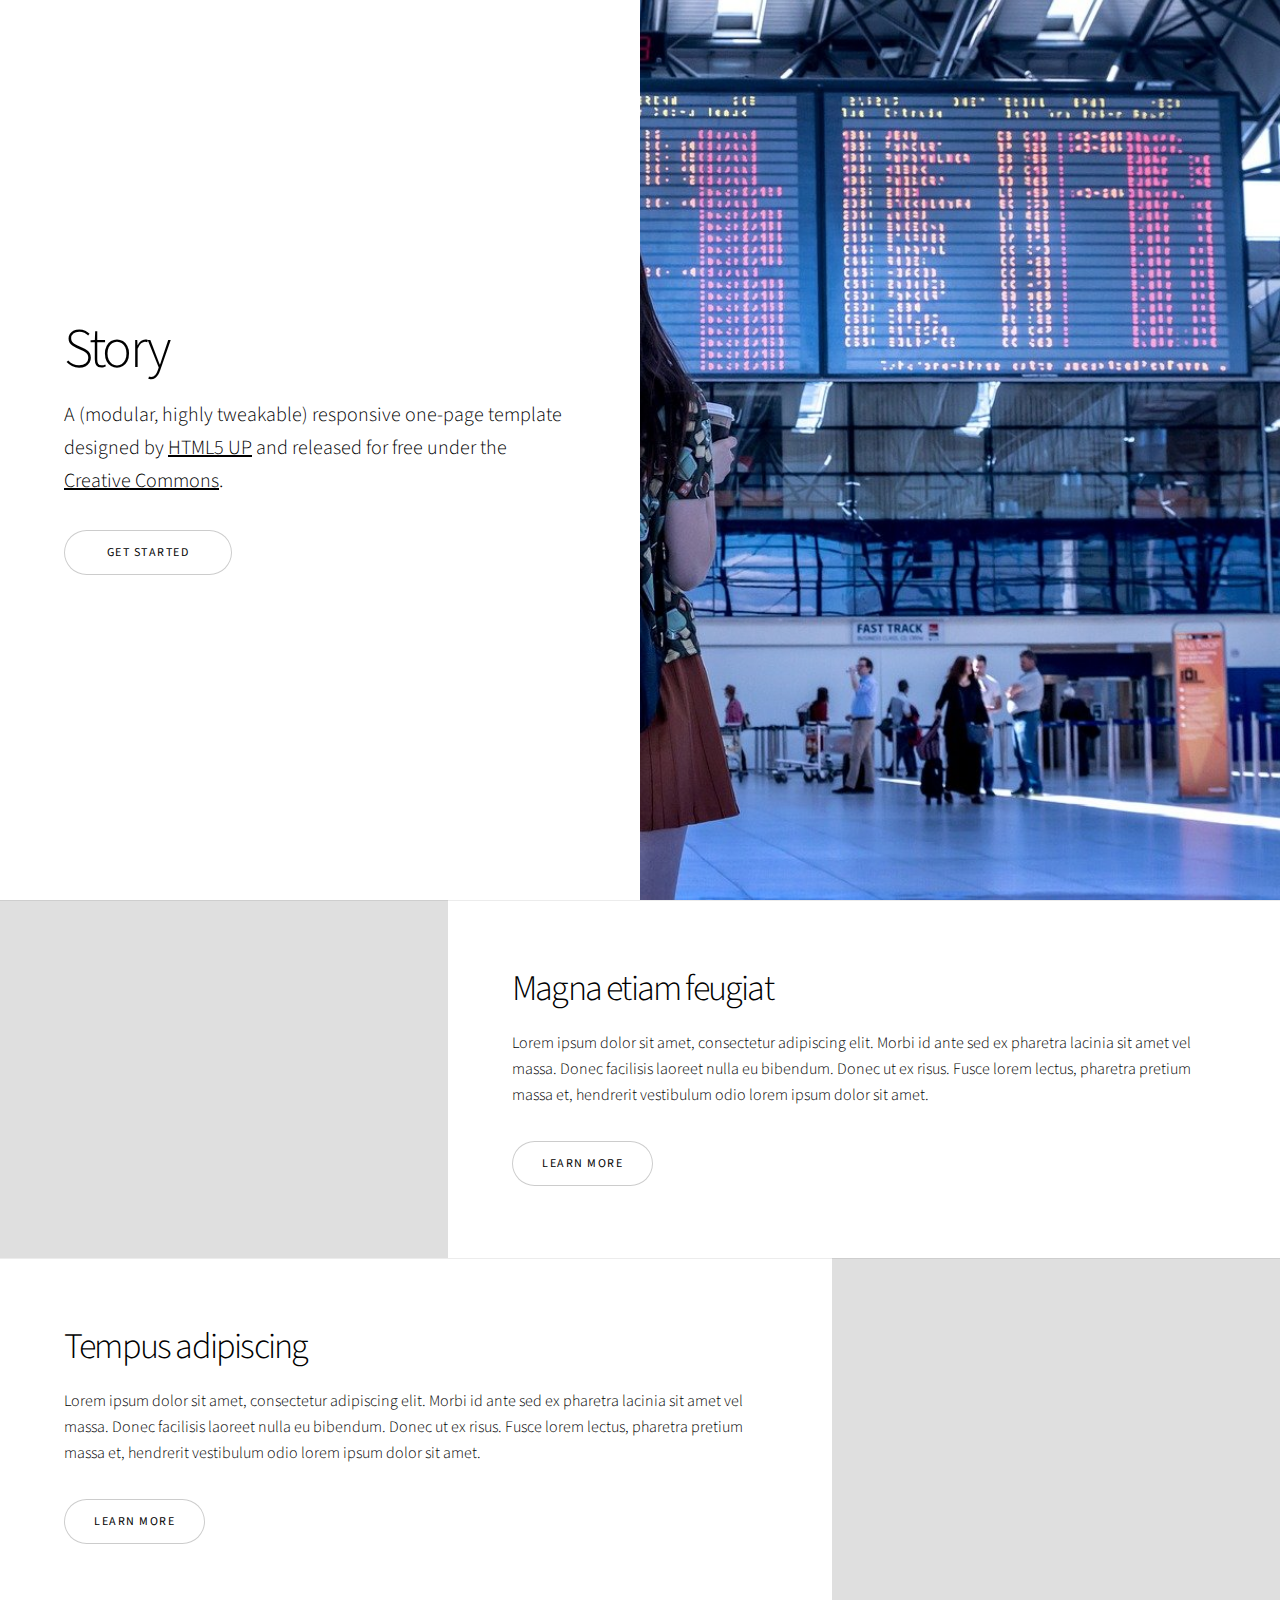
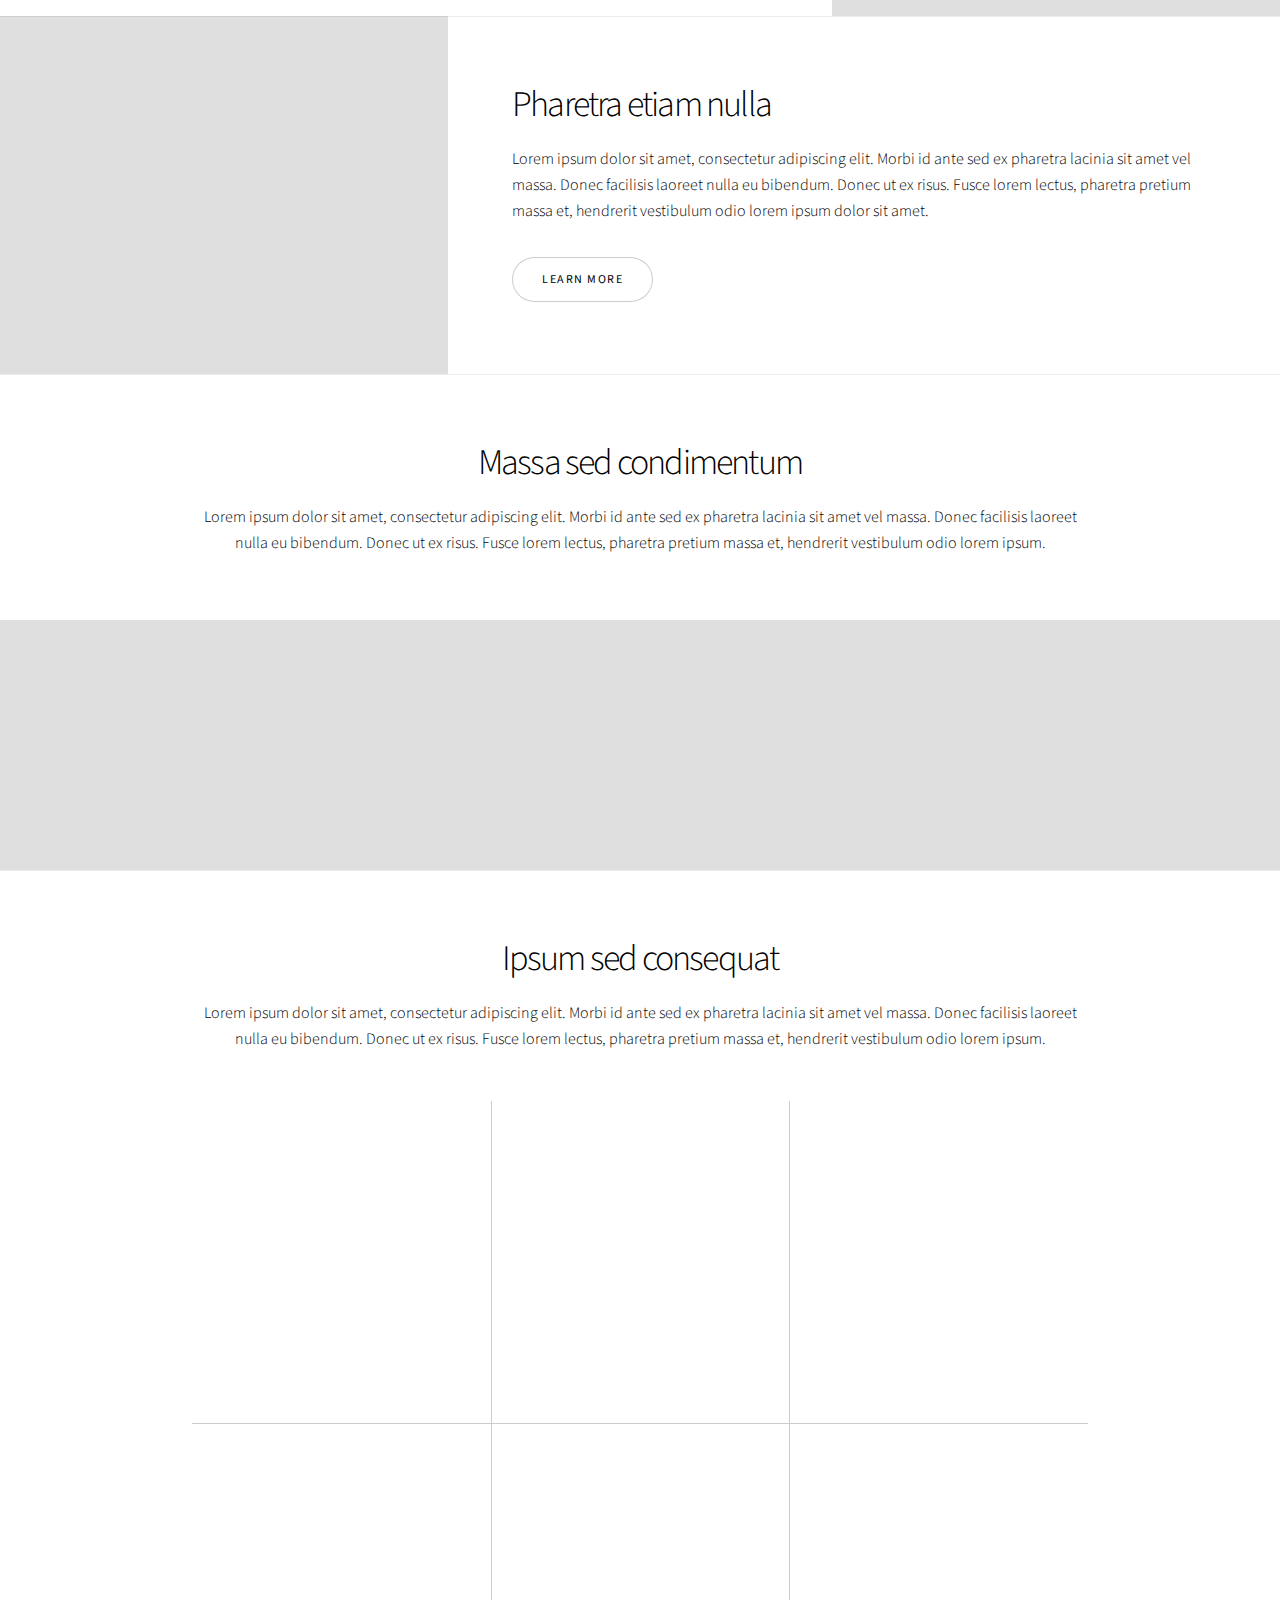
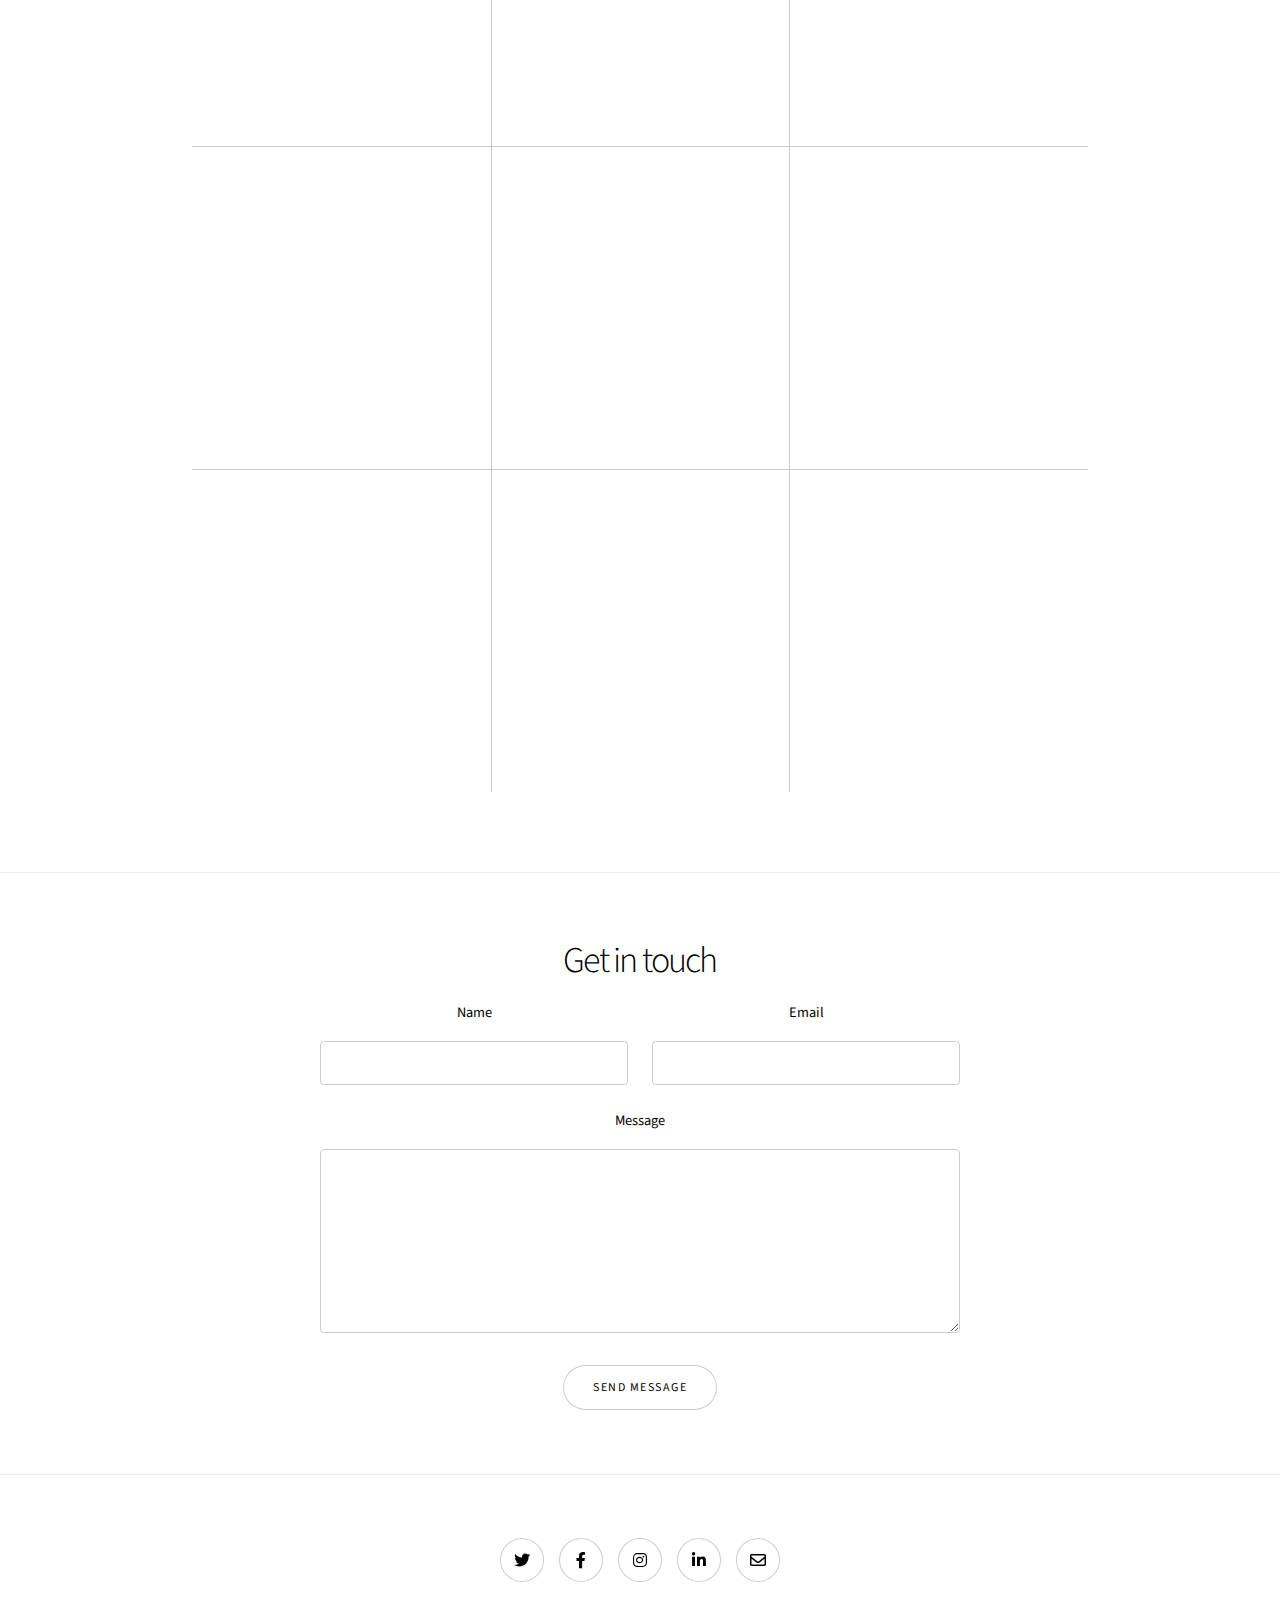
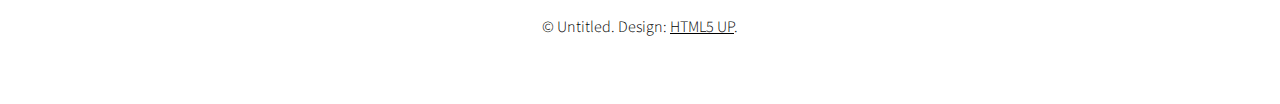
==== index.html @ c9eb153b "subiendo y poniendo imagenes" ====
<!DOCTYPE HTML>
<!--
	Story by HTML5 UP
	html5up.net | @ajlkn
	Free for personal and commercial use under the CCA 3.0 license (html5up.net/license)
-->
<html>
	<head>
		<title>Story by HTML5 UP</title>
		<meta charset="utf-8" />
		<meta name="viewport" content="width=device-width, initial-scale=1, user-scalable=no" />
		<link rel="stylesheet" href="assets/css/main.css" />
		<noscript><link rel="stylesheet" href="assets/css/noscript.css" /></noscript>
	</head>
	<body class="is-preload">

		<!-- Wrapper -->
			<div id="wrapper" class="divided">

				<!-- One -->
					<section class="banner style1 orient-left content-align-left image-position-right fullscreen onload-image-fade-in onload-content-fade-right">
						<div class="content">
							<h1>Story</h1>
							<p class="major">A (modular, highly tweakable) responsive one-page template designed by <a href="https://html5up.net">HTML5 UP</a> and released for free under the <a href="https://html5up.net/license">Creative Commons</a>.</p>
							<ul class="actions stacked">
								<li><a href="#first" class="button big wide smooth-scroll-middle">Get Started</a></li>
							</ul>
						</div>
						<div class="image">
							<img src="images/mujer_aeropuerto.jpg" alt="Mujer en el aeropuerto" />
						</div>
					</section>

				<!-- Two -->
					<section class="spotlight style1 orient-right content-align-left image-position-center onscroll-image-fade-in" id="first">
						<div class="content">
							<h2>Magna etiam feugiat</h2>
							<p>Lorem ipsum dolor sit amet, consectetur adipiscing elit. Morbi id ante sed ex pharetra lacinia sit amet vel massa. Donec facilisis laoreet nulla eu bibendum. Donec ut ex risus. Fusce lorem lectus, pharetra pretium massa et, hendrerit vestibulum odio lorem ipsum dolor sit amet.</p>
							<ul class="actions stacked">
								<li><a href="#" class="button">Learn More</a></li>
							</ul>
						</div>
						<div class="image">
							<img src="images/mujer_bahamas.jpg" alt="Mujer en Bahamas" />
						</div>
					</section>

				<!-- Three -->
					<section class="spotlight style1 orient-left content-align-left image-position-center onscroll-image-fade-in">
						<div class="content">
							<h2>Tempus adipiscing</h2>
							<p>Lorem ipsum dolor sit amet, consectetur adipiscing elit. Morbi id ante sed ex pharetra lacinia sit amet vel massa. Donec facilisis laoreet nulla eu bibendum. Donec ut ex risus. Fusce lorem lectus, pharetra pretium massa et, hendrerit vestibulum odio lorem ipsum dolor sit amet.</p>
							<ul class="actions stacked">
								<li><a href="#" class="button">Learn More</a></li>
							</ul>
						</div>
						<div class="image">
							<img src="images/canada_aurora.jpg" alt="Auroras boreales en Canadá" />
						</div>
					</section>

				<!-- Four -->
					<section class="spotlight style1 orient-right content-align-left image-position-center onscroll-image-fade-in">
						<div class="content">
							<h2>Pharetra etiam nulla</h2>
							<p>Lorem ipsum dolor sit amet, consectetur adipiscing elit. Morbi id ante sed ex pharetra lacinia sit amet vel massa. Donec facilisis laoreet nulla eu bibendum. Donec ut ex risus. Fusce lorem lectus, pharetra pretium massa et, hendrerit vestibulum odio lorem ipsum dolor sit amet.</p>
							<ul class="actions stacked">
								<li><a href="#" class="button">Learn More</a></li>
							</ul>
						</div>
						<div class="image">
							<img src="images/espania_tapas.jpg" alt="Tapas en España" />
						</div>
					</section>

				<!-- Five -->
					<section class="wrapper style1 align-center">
						<div class="inner">
							<h2>Massa sed condimentum</h2>
							<p>Lorem ipsum dolor sit amet, consectetur adipiscing elit. Morbi id ante sed ex pharetra lacinia sit amet vel massa. Donec facilisis laoreet nulla eu bibendum. Donec ut ex risus. Fusce lorem lectus, pharetra pretium massa et, hendrerit vestibulum odio lorem ipsum.</p>
						</div>

						<!-- Gallery -->
							<div class="gallery style2 medium lightbox onscroll-fade-in">
								<article>
									<a href="images/cambodia.jpg" class="image">
										<img src="images/gallery/thumbs/01.jpg" alt="" />
									</a>
									<div class="caption">
										<h3>Ipsum Dolor</h3>
										<p>Lorem ipsum dolor amet, consectetur magna etiam elit. Etiam sed ultrices.</p>
										<ul class="actions fixed">
											<li><span class="button small">Details</span></li>
										</ul>
									</div>
								</article>
								<article>
									<a href="images/gallery/fulls/02.jpg" class="image">
										<img src="images/gallery/thumbs/02.jpg" alt="" />
									</a>
									<div class="caption">
										<h3>Feugiat Lorem</h3>
										<p>Lorem ipsum dolor amet, consectetur magna etiam elit. Etiam sed ultrices.</p>
										<ul class="actions fixed">
											<li><span class="button small">Details</span></li>
										</ul>
									</div>
								</article>
								<article>
									<a href="images/gallery/fulls/03.jpg" class="image">
										<img src="images/gallery/thumbs/03.jpg" alt="" />
									</a>
									<div class="caption">
										<h3>Magna Amet</h3>
										<p>Lorem ipsum dolor amet, consectetur magna etiam elit. Etiam sed ultrices.</p>
										<ul class="actions fixed">
											<li><span class="button small">Details</span></li>
										</ul>
									</div>
								</article>
								<article>
									<a href="images/gallery/fulls/04.jpg" class="image">
										<img src="images/gallery/thumbs/04.jpg" alt="" />
									</a>
									<div class="caption">
										<h3>Sed Tempus</h3>
										<p>Lorem ipsum dolor amet, consectetur magna etiam elit. Etiam sed ultrices.</p>
										<ul class="actions fixed">
											<li><span class="button small">Details</span></li>
										</ul>
									</div>
								</article>
								<article>
									<a href="images/gallery/fulls/05.jpg" class="image">
										<img src="images/gallery/thumbs/05.jpg" alt="" />
									</a>
									<div class="caption">
										<h3>Ultrices Magna</h3>
										<p>Lorem ipsum dolor amet, consectetur magna etiam elit. Etiam sed ultrices.</p>
										<ul class="actions fixed">
											<li><span class="button small">Details</span></li>
										</ul>
									</div>
								</article>
								<article>
									<a href="images/gallery/fulls/06.jpg" class="image">
										<img src="images/gallery/thumbs/06.jpg" alt="" />
									</a>
									<div class="caption">
										<h3>Sed Tempus</h3>
										<p>Lorem ipsum dolor amet, consectetur magna etiam elit. Etiam sed ultrices.</p>
										<ul class="actions fixed">
											<li><span class="button small">Details</span></li>
										</ul>
									</div>
								</article>
								<article>
									<a href="images/gallery/fulls/07.jpg" class="image">
										<img src="images/gallery/thumbs/07.jpg" alt="" />
									</a>
									<div class="caption">
										<h3>Ipsum Lorem</h3>
										<p>Lorem ipsum dolor amet, consectetur magna etiam elit. Etiam sed ultrices.</p>
										<ul class="actions fixed">
											<li><span class="button small">Details</span></li>
										</ul>
									</div>
								</article>
								<article>
									<a href="images/gallery/fulls/08.jpg" class="image">
										<img src="images/gallery/thumbs/08.jpg" alt="" />
									</a>
									<div class="caption">
										<h3>Magna Risus</h3>
										<p>Lorem ipsum dolor amet, consectetur magna etiam elit. Etiam sed ultrices.</p>
										<ul class="actions fixed">
											<li><span class="button small">Details</span></li>
										</ul>
									</div>
								</article>
								<article>
									<a href="images/gallery/fulls/09.jpg" class="image">
										<img src="images/gallery/thumbs/09.jpg" alt="" />
									</a>
									<div class="caption">
										<h3>Tempus Dolor</h3>
										<p>Lorem ipsum dolor amet, consectetur magna etiam elit. Etiam sed ultrices.</p>
										<ul class="actions fixed">
											<li><span class="button small">Details</span></li>
										</ul>
									</div>
								</article>
								<article>
									<a href="images/gallery/fulls/10.jpg" class="image">
										<img src="images/gallery/thumbs/10.jpg" alt="" />
									</a>
									<div class="caption">
										<h3>Sed Etiam</h3>
										<p>Lorem ipsum dolor amet, consectetur magna etiam elit. Etiam sed ultrices.</p>
										<ul class="actions fixed">
											<li><span class="button small">Details</span></li>
										</ul>
									</div>
								</article>
								<article>
									<a href="images/gallery/fulls/11.jpg" class="image">
										<img src="images/gallery/thumbs/11.jpg" alt="" />
									</a>
									<div class="caption">
										<h3>Magna Lorem</h3>
										<p>Lorem ipsum dolor amet, consectetur magna etiam elit. Etiam sed ultrices.</p>
										<ul class="actions fixed">
											<li><span class="button small">Details</span></li>
										</ul>
									</div>
								</article>
								<article>
									<a href="images/gallery/fulls/12.jpg" class="image">
										<img src="images/gallery/thumbs/12.jpg" alt="" />
									</a>
									<div class="caption">
										<h3>Ipsum Dolor</h3>
										<p>Lorem ipsum dolor amet, consectetur magna etiam elit. Etiam sed ultrices.</p>
										<ul class="actions fixed">
											<li><span class="button small">Details</span></li>
										</ul>
									</div>
								</article>
							</div>

					</section>

				<!-- Six -->
					<section class="wrapper style1 align-center">
						<div class="inner">
							<h2>Ipsum sed consequat</h2>
							<p>Lorem ipsum dolor sit amet, consectetur adipiscing elit. Morbi id ante sed ex pharetra lacinia sit amet vel massa. Donec facilisis laoreet nulla eu bibendum. Donec ut ex risus. Fusce lorem lectus, pharetra pretium massa et, hendrerit vestibulum odio lorem ipsum.</p>
							<div class="items style1 medium onscroll-fade-in">
								<section>
									<span class="icon style2 major fa-gem"></span>
									<h3>Lorem</h3>
									<p>Lorem ipsum dolor sit amet, consectetur adipiscing elit. Morbi dui turpis, cursus eget orci amet aliquam congue semper. Etiam eget ultrices risus nec tempor elit.</p>
								</section>
								<section>
									<span class="icon solid style2 major fa-save"></span>
									<h3>Ipsum</h3>
									<p>Lorem ipsum dolor sit amet, consectetur adipiscing elit. Morbi dui turpis, cursus eget orci amet aliquam congue semper. Etiam eget ultrices risus nec tempor elit.</p>
								</section>
								<section>
									<span class="icon solid style2 major fa-chart-bar"></span>
									<h3>Dolor</h3>
									<p>Lorem ipsum dolor sit amet, consectetur adipiscing elit. Morbi dui turpis, cursus eget orci amet aliquam congue semper. Etiam eget ultrices risus nec tempor elit.</p>
								</section>
								<section>
									<span class="icon solid style2 major fa-wifi"></span>
									<h3>Amet</h3>
									<p>Lorem ipsum dolor sit amet, consectetur adipiscing elit. Morbi dui turpis, cursus eget orci amet aliquam congue semper. Etiam eget ultrices risus nec tempor elit.</p>
								</section>
								<section>
									<span class="icon solid style2 major fa-cog"></span>
									<h3>Magna</h3>
									<p>Lorem ipsum dolor sit amet, consectetur adipiscing elit. Morbi dui turpis, cursus eget orci amet aliquam congue semper. Etiam eget ultrices risus nec tempor elit.</p>
								</section>
								<section>
									<span class="icon style2 major fa-paper-plane"></span>
									<h3>Tempus</h3>
									<p>Lorem ipsum dolor sit amet, consectetur adipiscing elit. Morbi dui turpis, cursus eget orci amet aliquam congue semper. Etiam eget ultrices risus nec tempor elit.</p>
								</section>
								<section>
									<span class="icon solid style2 major fa-desktop"></span>
									<h3>Aliquam</h3>
									<p>Lorem ipsum dolor sit amet, consectetur adipiscing elit. Morbi dui turpis, cursus eget orci amet aliquam congue semper. Etiam eget ultrices risus nec tempor elit.</p>
								</section>
								<section>
									<span class="icon solid style2 major fa-sync-alt"></span>
									<h3>Elit</h3>
									<p>Lorem ipsum dolor sit amet, consectetur adipiscing elit. Morbi dui turpis, cursus eget orci amet aliquam congue semper. Etiam eget ultrices risus nec tempor elit.</p>
								</section>
								<section>
									<span class="icon solid style2 major fa-hashtag"></span>
									<h3>Morbi</h3>
									<p>Lorem ipsum dolor sit amet, consectetur adipiscing elit. Morbi dui turpis, cursus eget orci amet aliquam congue semper. Etiam eget ultrices risus nec tempor elit.</p>
								</section>
								<section>
									<span class="icon solid style2 major fa-bolt"></span>
									<h3>Turpis</h3>
									<p>Lorem ipsum dolor sit amet, consectetur adipiscing elit. Morbi dui turpis, cursus eget orci amet aliquam congue semper. Etiam eget ultrices risus nec tempor elit.</p>
								</section>
								<section>
									<span class="icon solid style2 major fa-envelope"></span>
									<h3>Ultrices</h3>
									<p>Lorem ipsum dolor sit amet, consectetur adipiscing elit. Morbi dui turpis, cursus eget orci amet aliquam congue semper. Etiam eget ultrices risus nec tempor elit.</p>
								</section>
								<section>
									<span class="icon solid style2 major fa-leaf"></span>
									<h3>Risus</h3>
									<p>Lorem ipsum dolor sit amet, consectetur adipiscing elit. Morbi dui turpis, cursus eget orci amet aliquam congue semper. Etiam eget ultrices risus nec tempor elit.</p>
								</section>
							</div>
						</div>
					</section>

				<!-- Seven -->
					<section class="wrapper style1 align-center">
						<div class="inner medium">
							<h2>Get in touch</h2>
							<form method="post" action="#">
								<div class="fields">
									<div class="field half">
										<label for="name">Name</label>
										<input type="text" name="name" id="name" value="" />
									</div>
									<div class="field half">
										<label for="email">Email</label>
										<input type="email" name="email" id="email" value="" />
									</div>
									<div class="field">
										<label for="message">Message</label>
										<textarea name="message" id="message" rows="6"></textarea>
									</div>
								</div>
								<ul class="actions special">
									<li><input type="submit" name="submit" id="submit" value="Send Message" /></li>
								</ul>
							</form>

						</div>
					</section>

				<!-- Footer -->
					<footer class="wrapper style1 align-center">
						<div class="inner">
							<ul class="icons">
								<li><a href="#" class="icon brands style2 fa-twitter"><span class="label">Twitter</span></a></li>
								<li><a href="#" class="icon brands style2 fa-facebook-f"><span class="label">Facebook</span></a></li>
								<li><a href="#" class="icon brands style2 fa-instagram"><span class="label">Instagram</span></a></li>
								<li><a href="#" class="icon brands style2 fa-linkedin-in"><span class="label">LinkedIn</span></a></li>
								<li><a href="#" class="icon style2 fa-envelope"><span class="label">Email</span></a></li>
							</ul>
							<p>&copy; Untitled. Design: <a href="https://html5up.net">HTML5 UP</a>.</p>
						</div>
					</footer>

			</div>

		<!-- Scripts -->
			<script src="assets/js/jquery.min.js"></script>
			<script src="assets/js/jquery.scrollex.min.js"></script>
			<script src="assets/js/jquery.scrolly.min.js"></script>
			<script src="assets/js/browser.min.js"></script>
			<script src="assets/js/breakpoints.min.js"></script>
			<script src="assets/js/util.js"></script>
			<script src="assets/js/main.js"></script>

	</body>
</html>
---- assets/css/main.css ----
@import url(fontawesome-all.min.css);
@import url("https://fonts.googleapis.com/css?family=Source+Sans+Pro:300,300i,400,400i");

/*
	Story by HTML5 UP
	html5up.net | @ajlkn
	Free for personal and commercial use under the CCA 3.0 license (html5up.net/license)
*/

html, body, div, span, applet, object,
iframe, h1, h2, h3, h4, h5, h6, p, blockquote,
pre, a, abbr, acronym, address, big, cite,
code, del, dfn, em, img, ins, kbd, q, s, samp,
small, strike, strong, sub, sup, tt, var, b,
u, i, center, dl, dt, dd, ol, ul, li, fieldset,
form, label, legend, table, caption, tbody,
tfoot, thead, tr, th, td, article, aside,
canvas, details, embed, figure, figcaption,
footer, header, hgroup, menu, nav, output, ruby,
section, summary, time, mark, audio, video {
	margin: 0;
	padding: 0;
	border: 0;
	font-size: 100%;
	font: inherit;
	vertical-align: baseline;}

article, aside, details, figcaption, figure,
footer, header, hgroup, menu, nav, section {
	display: block;}

body {
	line-height: 1;
}

ol, ul {
	list-style: none;
}

blockquote, q {
	quotes: none;
}

	blockquote:before, blockquote:after, q:before, q:after {
		content: '';
		content: none;
	}

table {
	border-collapse: collapse;
	border-spacing: 0;
}

body {
	-webkit-text-size-adjust: none;
}

mark {
	background-color: transparent;
	color: inherit;
}

input::-moz-focus-inner {
	border: 0;
	padding: 0;
}

input, select, textarea {
	-moz-appearance: none;
	-webkit-appearance: none;
	-ms-appearance: none;
	appearance: none;
}

/* Basic */

	@-ms-viewport {
		width: device-width;
	}

	body {
		-ms-overflow-style: scrollbar;
	}

	@media screen and (max-width: 480px) {

		html, body {
			min-width: 320px;
		}

	}

	html {
		box-sizing: border-box;
	}

	*, *:before, *:after {
		box-sizing: inherit;
	}

	body {
		background: #ffffff;
	}

		body.is-preload *, body.is-preload *:before, body.is-preload *:after {
			-moz-animation: none !important;
			-webkit-animation: none !important;
			-ms-animation: none !important;
			animation: none !important;
			-moz-transition: none !important;
			-webkit-transition: none !important;
			-ms-transition: none !important;
			transition: none !important;
		}

/* Type */

	html {
		font-size: 18pt;
	}

		@media screen and (max-width: 1680px) {

			html {
				font-size: 14pt;
			}

		}

		@media screen and (max-width: 1280px) {

			html {
				font-size: 12pt;
			}

		}

		@media screen and (max-width: 736px) {

			html {
				font-size: 11pt;
			}

		}

		@media screen and (max-width: 360px) {

			html {
				font-size: 10pt;
			}

		}

	body {
		background-color: #ffffff;
		color: #000000;
	}

	body, input, select, textarea {
		font-family: "Source Sans Pro", Helvetica, sans-serif;
		font-size: 1rem;
		font-weight: 300;
		line-height: 1.65;
	}

	a {
		-moz-transition: color 0.2s ease-in-out;
		-webkit-transition: color 0.2s ease-in-out;
		-ms-transition: color 0.2s ease-in-out;
		transition: color 0.2s ease-in-out;
		text-decoration: underline;
	}

		a:hover {
			text-decoration: none;
		}

	strong, b {
		font-weight: 400;
	}

	em, i {
		font-style: italic;
	}

	p {
		margin: 0 0 2rem 0;
	}

		p.major {
			font-size: 1.25rem;
		}

	h1, h2, h3, h4, h5, h6 {
		font-weight: 300;
		line-height: 1.375;
		letter-spacing: -0.05em;
		margin: 0 0 1rem 0;
	}

		h1 a, h2 a, h3 a, h4 a, h5 a, h6 a {
			color: inherit;
			text-decoration: none;
		}

	h1 {
		font-size: 3.5rem;
		line-height: 1.2;
	}

	h2 {
		font-size: 2.25rem;
	}

	h3 {
		font-size: 1.5rem;
	}

	h4 {
		font-size: 1.1rem;
	}

	h5 {
		font-size: 0.9rem;
	}

	h6 {
		font-size: 0.7rem;
	}

	sub {
		font-size: 0.8rem;
		position: relative;
		top: 0.5rem;
	}

	sup {
		font-size: 0.8rem;
		position: relative;
		top: -0.5rem;
	}

	blockquote {
		border-left: solid 4px;
		font-style: italic;
		margin: 0 0 2rem 0;
		padding: 0.5rem 0 0.5rem 2rem;
	}

	code {
		border-radius: 4px;
		font-family: "Courier New", monospace;
		font-size: 0.9em;
		margin: 0 0.25rem;
		padding: 0.25rem 0.325rem;
	}

	pre {
		-webkit-overflow-scrolling: touch;
		font-family: "Courier New", monospace;
		font-size: 0.9em;
		margin: 0 0 2rem 0;
	}

		pre code {
			display: block;
			line-height: 1.5;
			padding: 0.75rem 1rem;
			overflow-x: auto;
		}

	hr {
		border: 0;
		border-bottom: solid 1px;
		margin: 2.5rem 0;
	}

		hr.major {
			margin: 3.5rem 0;
		}

	.align-left {
		text-align: left;
	}

	.align-center {
		text-align: center;
	}

	.align-right {
		text-align: right;
	}

	@media screen and (max-width: 736px) {

		p.major {
			font-size: 1.1rem;
		}

		h1 {
			font-size: 2.5rem;
		}

		h2 {
			font-size: 2rem;
		}

		h3 {
			font-size: 1.25rem;
		}

		h4 {
			font-size: 1rem;
		}

	}

	input, select, textarea {
		color: #000000;
	}

	a {
		color: #000000;
	}

		a:hover {
			color: #47D3E5;
		}

	strong, b {
		color: #000000;
	}

	h1, h2, h3, h4, h5, h6 {
		color: #000000;
	}

	blockquote {
		border-left-color: rgba(0, 0, 0, 0.2);
	}

	code {
		background: rgba(0, 0, 0, 0.05);
		border-color: rgba(0, 0, 0, 0.2);
	}

	hr {
		border-bottom-color: rgba(0, 0, 0, 0.2);
	}

/* Row */

	.row {
		display: flex;
		flex-wrap: wrap;
		box-sizing: border-box;
		align-items: stretch;
	}

		.row > * {
			box-sizing: border-box;
		}

		.row.gtr-uniform > * > :last-child {
			margin-bottom: 0;
		}

		.row.aln-left {
			justify-content: flex-start;
		}

		.row.aln-center {
			justify-content: center;
		}

		.row.aln-right {
			justify-content: flex-end;
		}

		.row.aln-top {
			align-items: flex-start;
		}

		.row.aln-middle {
			align-items: center;
		}

		.row.aln-bottom {
			align-items: flex-end;
		}

		.row > .imp {
			order: -1;
		}

		.row > .col-1 {
			width: 8.33333%;
		}

		.row > .off-1 {
			margin-left: 8.33333%;
		}

		.row > .col-2 {
			width: 16.66667%;
		}

		.row > .off-2 {
			margin-left: 16.66667%;
		}

		.row > .col-3 {
			width: 25%;
		}

		.row > .off-3 {
			margin-left: 25%;
		}

		.row > .col-4 {
			width: 33.33333%;
		}

		.row > .off-4 {
			margin-left: 33.33333%;
		}

		.row > .col-5 {
			width: 41.66667%;
		}

		.row > .off-5 {
			margin-left: 41.66667%;
		}

		.row > .col-6 {
			width: 50%;
		}

		.row > .off-6 {
			margin-left: 50%;
		}

		.row > .col-7 {
			width: 58.33333%;
		}

		.row > .off-7 {
			margin-left: 58.33333%;
		}

		.row > .col-8 {
			width: 66.66667%;
		}

		.row > .off-8 {
			margin-left: 66.66667%;
		}

		.row > .col-9 {
			width: 75%;
		}

		.row > .off-9 {
			margin-left: 75%;
		}

		.row > .col-10 {
			width: 83.33333%;
		}

		.row > .off-10 {
			margin-left: 83.33333%;
		}

		.row > .col-11 {
			width: 91.66667%;
		}

		.row > .off-11 {
			margin-left: 91.66667%;
		}

		.row > .col-12 {
			width: 100%;
		}

		.row > .off-12 {
			margin-left: 100%;
		}

		.row.gtr-0 {
			margin-top: 0;
			margin-left: 0rem;
		}

			.row.gtr-0 > * {
				padding: 0 0 0 0rem;
			}

			.row.gtr-0.gtr-uniform {
				margin-top: 0rem;
			}

				.row.gtr-0.gtr-uniform > * {
					padding-top: 0rem;
				}

		.row.gtr-25 {
			margin-top: 0;
			margin-left: -0.5rem;
		}

			.row.gtr-25 > * {
				padding: 0 0 0 0.5rem;
			}

			.row.gtr-25.gtr-uniform {
				margin-top: -0.5rem;
			}

				.row.gtr-25.gtr-uniform > * {
					padding-top: 0.5rem;
				}

		.row.gtr-50 {
			margin-top: 0;
			margin-left: -1rem;
		}

			.row.gtr-50 > * {
				padding: 0 0 0 1rem;
			}

			.row.gtr-50.gtr-uniform {
				margin-top: -1rem;
			}

				.row.gtr-50.gtr-uniform > * {
					padding-top: 1rem;
				}

		.row {
			margin-top: 0;
			margin-left: -2rem;
		}

			.row > * {
				padding: 0 0 0 2rem;
			}

			.row.gtr-uniform {
				margin-top: -2rem;
			}

				.row.gtr-uniform > * {
					padding-top: 2rem;
				}

		.row.gtr-150 {
			margin-top: 0;
			margin-left: -3rem;
		}

			.row.gtr-150 > * {
				padding: 0 0 0 3rem;
			}

			.row.gtr-150.gtr-uniform {
				margin-top: -3rem;
			}

				.row.gtr-150.gtr-uniform > * {
					padding-top: 3rem;
				}

		.row.gtr-200 {
			margin-top: 0;
			margin-left: -4rem;
		}

			.row.gtr-200 > * {
				padding: 0 0 0 4rem;
			}

			.row.gtr-200.gtr-uniform {
				margin-top: -4rem;
			}

				.row.gtr-200.gtr-uniform > * {
					padding-top: 4rem;
				}

		@media screen and (max-width: 1680px) {

			.row {
				display: flex;
				flex-wrap: wrap;
				box-sizing: border-box;
				align-items: stretch;
			}

				.row > * {
					box-sizing: border-box;
				}

				.row.gtr-uniform > * > :last-child {
					margin-bottom: 0;
				}

				.row.aln-left {
					justify-content: flex-start;
				}

				.row.aln-center {
					justify-content: center;
				}

				.row.aln-right {
					justify-content: flex-end;
				}

				.row.aln-top {
					align-items: flex-start;
				}

				.row.aln-middle {
					align-items: center;
				}

				.row.aln-bottom {
					align-items: flex-end;
				}

				.row > .imp-xlarge {
					order: -1;
				}

				.row > .col-1-xlarge {
					width: 8.33333%;
				}

				.row > .off-1-xlarge {
					margin-left: 8.33333%;
				}

				.row > .col-2-xlarge {
					width: 16.66667%;
				}

				.row > .off-2-xlarge {
					margin-left: 16.66667%;
				}

				.row > .col-3-xlarge {
					width: 25%;
				}

				.row > .off-3-xlarge {
					margin-left: 25%;
				}

				.row > .col-4-xlarge {
					width: 33.33333%;
				}

				.row > .off-4-xlarge {
					margin-left: 33.33333%;
				}

				.row > .col-5-xlarge {
					width: 41.66667%;
				}

				.row > .off-5-xlarge {
					margin-left: 41.66667%;
				}

				.row > .col-6-xlarge {
					width: 50%;
				}

				.row > .off-6-xlarge {
					margin-left: 50%;
				}

				.row > .col-7-xlarge {
					width: 58.33333%;
				}

				.row > .off-7-xlarge {
					margin-left: 58.33333%;
				}

				.row > .col-8-xlarge {
					width: 66.66667%;
				}

				.row > .off-8-xlarge {
					margin-left: 66.66667%;
				}

				.row > .col-9-xlarge {
					width: 75%;
				}

				.row > .off-9-xlarge {
					margin-left: 75%;
				}

				.row > .col-10-xlarge {
					width: 83.33333%;
				}

				.row > .off-10-xlarge {
					margin-left: 83.33333%;
				}

				.row > .col-11-xlarge {
					width: 91.66667%;
				}

				.row > .off-11-xlarge {
					margin-left: 91.66667%;
				}

				.row > .col-12-xlarge {
					width: 100%;
				}

				.row > .off-12-xlarge {
					margin-left: 100%;
				}

				.row.gtr-0 {
					margin-top: 0;
					margin-left: 0rem;
				}

					.row.gtr-0 > * {
						padding: 0 0 0 0rem;
					}

					.row.gtr-0.gtr-uniform {
						margin-top: 0rem;
					}

						.row.gtr-0.gtr-uniform > * {
							padding-top: 0rem;
						}

				.row.gtr-25 {
					margin-top: 0;
					margin-left: -0.5rem;
				}

					.row.gtr-25 > * {
						padding: 0 0 0 0.5rem;
					}

					.row.gtr-25.gtr-uniform {
						margin-top: -0.5rem;
					}

						.row.gtr-25.gtr-uniform > * {
							padding-top: 0.5rem;
						}

				.row.gtr-50 {
					margin-top: 0;
					margin-left: -1rem;
				}

					.row.gtr-50 > * {
						padding: 0 0 0 1rem;
					}

					.row.gtr-50.gtr-uniform {
						margin-top: -1rem;
					}

						.row.gtr-50.gtr-uniform > * {
							padding-top: 1rem;
						}

				.row {
					margin-top: 0;
					margin-left: -2rem;
				}

					.row > * {
						padding: 0 0 0 2rem;
					}

					.row.gtr-uniform {
						margin-top: -2rem;
					}

						.row.gtr-uniform > * {
							padding-top: 2rem;
						}

				.row.gtr-150 {
					margin-top: 0;
					margin-left: -3rem;
				}

					.row.gtr-150 > * {
						padding: 0 0 0 3rem;
					}

					.row.gtr-150.gtr-uniform {
						margin-top: -3rem;
					}

						.row.gtr-150.gtr-uniform > * {
							padding-top: 3rem;
						}

				.row.gtr-200 {
					margin-top: 0;
					margin-left: -4rem;
				}

					.row.gtr-200 > * {
						padding: 0 0 0 4rem;
					}

					.row.gtr-200.gtr-uniform {
						margin-top: -4rem;
					}

						.row.gtr-200.gtr-uniform > * {
							padding-top: 4rem;
						}

		}

		@media screen and (max-width: 1280px) {

			.row {
				display: flex;
				flex-wrap: wrap;
				box-sizing: border-box;
				align-items: stretch;
			}

				.row > * {
					box-sizing: border-box;
				}

				.row.gtr-uniform > * > :last-child {
					margin-bottom: 0;
				}

				.row.aln-left {
					justify-content: flex-start;
				}

				.row.aln-center {
					justify-content: center;
				}

				.row.aln-right {
					justify-content: flex-end;
				}

				.row.aln-top {
					align-items: flex-start;
				}

				.row.aln-middle {
					align-items: center;
				}

				.row.aln-bottom {
					align-items: flex-end;
				}

				.row > .imp-large {
					order: -1;
				}

				.row > .col-1-large {
					width: 8.33333%;
				}

				.row > .off-1-large {
					margin-left: 8.33333%;
				}

				.row > .col-2-large {
					width: 16.66667%;
				}

				.row > .off-2-large {
					margin-left: 16.66667%;
				}

				.row > .col-3-large {
					width: 25%;
				}

				.row > .off-3-large {
					margin-left: 25%;
				}

				.row > .col-4-large {
					width: 33.33333%;
				}

				.row > .off-4-large {
					margin-left: 33.33333%;
				}

				.row > .col-5-large {
					width: 41.66667%;
				}

				.row > .off-5-large {
					margin-left: 41.66667%;
				}

				.row > .col-6-large {
					width: 50%;
				}

				.row > .off-6-large {
					margin-left: 50%;
				}

				.row > .col-7-large {
					width: 58.33333%;
				}

				.row > .off-7-large {
					margin-left: 58.33333%;
				}

				.row > .col-8-large {
					width: 66.66667%;
				}

				.row > .off-8-large {
					margin-left: 66.66667%;
				}

				.row > .col-9-large {
					width: 75%;
				}

				.row > .off-9-large {
					margin-left: 75%;
				}

				.row > .col-10-large {
					width: 83.33333%;
				}

				.row > .off-10-large {
					margin-left: 83.33333%;
				}

				.row > .col-11-large {
					width: 91.66667%;
				}

				.row > .off-11-large {
					margin-left: 91.66667%;
				}

				.row > .col-12-large {
					width: 100%;
				}

				.row > .off-12-large {
					margin-left: 100%;
				}

				.row.gtr-0 {
					margin-top: 0;
					margin-left: 0rem;
				}

					.row.gtr-0 > * {
						padding: 0 0 0 0rem;
					}

					.row.gtr-0.gtr-uniform {
						margin-top: 0rem;
					}

						.row.gtr-0.gtr-uniform > * {
							padding-top: 0rem;
						}

				.row.gtr-25 {
					margin-top: 0;
					margin-left: -0.5rem;
				}

					.row.gtr-25 > * {
						padding: 0 0 0 0.5rem;
					}

					.row.gtr-25.gtr-uniform {
						margin-top: -0.5rem;
					}

						.row.gtr-25.gtr-uniform > * {
							padding-top: 0.5rem;
						}

				.row.gtr-50 {
					margin-top: 0;
					margin-left: -1rem;
				}

					.row.gtr-50 > * {
						padding: 0 0 0 1rem;
					}

					.row.gtr-50.gtr-uniform {
						margin-top: -1rem;
					}

						.row.gtr-50.gtr-uniform > * {
							padding-top: 1rem;
						}

				.row {
					margin-top: 0;
					margin-left: -2rem;
				}

					.row > * {
						padding: 0 0 0 2rem;
					}

					.row.gtr-uniform {
						margin-top: -2rem;
					}

						.row.gtr-uniform > * {
							padding-top: 2rem;
						}

				.row.gtr-150 {
					margin-top: 0;
					margin-left: -3rem;
				}

					.row.gtr-150 > * {
						padding: 0 0 0 3rem;
					}

					.row.gtr-150.gtr-uniform {
						margin-top: -3rem;
					}

						.row.gtr-150.gtr-uniform > * {
							padding-top: 3rem;
						}

				.row.gtr-200 {
					margin-top: 0;
					margin-left: -4rem;
				}

					.row.gtr-200 > * {
						padding: 0 0 0 4rem;
					}

					.row.gtr-200.gtr-uniform {
						margin-top: -4rem;
					}

						.row.gtr-200.gtr-uniform > * {
							padding-top: 4rem;
						}

		}

		@media screen and (max-width: 980px) {

			.row {
				display: flex;
				flex-wrap: wrap;
				box-sizing: border-box;
				align-items: stretch;
			}

				.row > * {
					box-sizing: border-box;
				}

				.row.gtr-uniform > * > :last-child {
					margin-bottom: 0;
				}

				.row.aln-left {
					justify-content: flex-start;
				}

				.row.aln-center {
					justify-content: center;
				}

				.row.aln-right {
					justify-content: flex-end;
				}

				.row.aln-top {
					align-items: flex-start;
				}

				.row.aln-middle {
					align-items: center;
				}

				.row.aln-bottom {
					align-items: flex-end;
				}

				.row > .imp-medium {
					order: -1;
				}

				.row > .col-1-medium {
					width: 8.33333%;
				}

				.row > .off-1-medium {
					margin-left: 8.33333%;
				}

				.row > .col-2-medium {
					width: 16.66667%;
				}

				.row > .off-2-medium {
					margin-left: 16.66667%;
				}

				.row > .col-3-medium {
					width: 25%;
				}

				.row > .off-3-medium {
					margin-left: 25%;
				}

				.row > .col-4-medium {
					width: 33.33333%;
				}

				.row > .off-4-medium {
					margin-left: 33.33333%;
				}

				.row > .col-5-medium {
					width: 41.66667%;
				}

				.row > .off-5-medium {
					margin-left: 41.66667%;
				}

				.row > .col-6-medium {
					width: 50%;
				}

				.row > .off-6-medium {
					margin-left: 50%;
				}

				.row > .col-7-medium {
					width: 58.33333%;
				}

				.row > .off-7-medium {
					margin-left: 58.33333%;
				}

				.row > .col-8-medium {
					width: 66.66667%;
				}

				.row > .off-8-medium {
					margin-left: 66.66667%;
				}

				.row > .col-9-medium {
					width: 75%;
				}

				.row > .off-9-medium {
					margin-left: 75%;
				}

				.row > .col-10-medium {
					width: 83.33333%;
				}

				.row > .off-10-medium {
					margin-left: 83.33333%;
				}

				.row > .col-11-medium {
					width: 91.66667%;
				}

				.row > .off-11-medium {
					margin-left: 91.66667%;
				}

				.row > .col-12-medium {
					width: 100%;
				}

				.row > .off-12-medium {
					margin-left: 100%;
				}

				.row.gtr-0 {
					margin-top: 0;
					margin-left: 0rem;
				}

					.row.gtr-0 > * {
						padding: 0 0 0 0rem;
					}

					.row.gtr-0.gtr-uniform {
						margin-top: 0rem;
					}

						.row.gtr-0.gtr-uniform > * {
							padding-top: 0rem;
						}

				.row.gtr-25 {
					margin-top: 0;
					margin-left: -0.5rem;
				}

					.row.gtr-25 > * {
						padding: 0 0 0 0.5rem;
					}

					.row.gtr-25.gtr-uniform {
						margin-top: -0.5rem;
					}

						.row.gtr-25.gtr-uniform > * {
							padding-top: 0.5rem;
						}

				.row.gtr-50 {
					margin-top: 0;
					margin-left: -1rem;
				}

					.row.gtr-50 > * {
						padding: 0 0 0 1rem;
					}

					.row.gtr-50.gtr-uniform {
						margin-top: -1rem;
					}

						.row.gtr-50.gtr-uniform > * {
							padding-top: 1rem;
						}

				.row {
					margin-top: 0;
					margin-left: -2rem;
				}

					.row > * {
						padding: 0 0 0 2rem;
					}

					.row.gtr-uniform {
						margin-top: -2rem;
					}

						.row.gtr-uniform > * {
							padding-top: 2rem;
						}

				.row.gtr-150 {
					margin-top: 0;
					margin-left: -3rem;
				}

					.row.gtr-150 > * {
						padding: 0 0 0 3rem;
					}

					.row.gtr-150.gtr-uniform {
						margin-top: -3rem;
					}

						.row.gtr-150.gtr-uniform > * {
							padding-top: 3rem;
						}

				.row.gtr-200 {
					margin-top: 0;
					margin-left: -4rem;
				}

					.row.gtr-200 > * {
						padding: 0 0 0 4rem;
					}

					.row.gtr-200.gtr-uniform {
						margin-top: -4rem;
					}

						.row.gtr-200.gtr-uniform > * {
							padding-top: 4rem;
						}

		}

		@media screen and (max-width: 736px) {

			.row {
				display: flex;
				flex-wrap: wrap;
				box-sizing: border-box;
				align-items: stretch;
			}

				.row > * {
					box-sizing: border-box;
				}

				.row.gtr-uniform > * > :last-child {
					margin-bottom: 0;
				}

				.row.aln-left {
					justify-content: flex-start;
				}

				.row.aln-center {
					justify-content: center;
				}

				.row.aln-right {
					justify-content: flex-end;
				}

				.row.aln-top {
					align-items: flex-start;
				}

				.row.aln-middle {
					align-items: center;
				}

				.row.aln-bottom {
					align-items: flex-end;
				}

				.row > .imp-small {
					order: -1;
				}

				.row > .col-1-small {
					width: 8.33333%;
				}

				.row > .off-1-small {
					margin-left: 8.33333%;
				}

				.row > .col-2-small {
					width: 16.66667%;
				}

				.row > .off-2-small {
					margin-left: 16.66667%;
				}

				.row > .col-3-small {
					width: 25%;
				}

				.row > .off-3-small {
					margin-left: 25%;
				}

				.row > .col-4-small {
					width: 33.33333%;
				}

				.row > .off-4-small {
					margin-left: 33.33333%;
				}

				.row > .col-5-small {
					width: 41.66667%;
				}

				.row > .off-5-small {
					margin-left: 41.66667%;
				}

				.row > .col-6-small {
					width: 50%;
				}

				.row > .off-6-small {
					margin-left: 50%;
				}

				.row > .col-7-small {
					width: 58.33333%;
				}

				.row > .off-7-small {
					margin-left: 58.33333%;
				}

				.row > .col-8-small {
					width: 66.66667%;
				}

				.row > .off-8-small {
					margin-left: 66.66667%;
				}

				.row > .col-9-small {
					width: 75%;
				}

				.row > .off-9-small {
					margin-left: 75%;
				}

				.row > .col-10-small {
					width: 83.33333%;
				}

				.row > .off-10-small {
					margin-left: 83.33333%;
				}

				.row > .col-11-small {
					width: 91.66667%;
				}

				.row > .off-11-small {
					margin-left: 91.66667%;
				}

				.row > .col-12-small {
					width: 100%;
				}

				.row > .off-12-small {
					margin-left: 100%;
				}

				.row.gtr-0 {
					margin-top: 0;
					margin-left: 0rem;
				}

					.row.gtr-0 > * {
						padding: 0 0 0 0rem;
					}

					.row.gtr-0.gtr-uniform {
						margin-top: 0rem;
					}

						.row.gtr-0.gtr-uniform > * {
							padding-top: 0rem;
						}

				.row.gtr-25 {
					margin-top: 0;
					margin-left: -0.5rem;
				}

					.row.gtr-25 > * {
						padding: 0 0 0 0.5rem;
					}

					.row.gtr-25.gtr-uniform {
						margin-top: -0.5rem;
					}

						.row.gtr-25.gtr-uniform > * {
							padding-top: 0.5rem;
						}

				.row.gtr-50 {
					margin-top: 0;
					margin-left: -1rem;
				}

					.row.gtr-50 > * {
						padding: 0 0 0 1rem;
					}

					.row.gtr-50.gtr-uniform {
						margin-top: -1rem;
					}

						.row.gtr-50.gtr-uniform > * {
							padding-top: 1rem;
						}

				.row {
					margin-top: 0;
					margin-left: -2rem;
				}

					.row > * {
						padding: 0 0 0 2rem;
					}

					.row.gtr-uniform {
						margin-top: -2rem;
					}

						.row.gtr-uniform > * {
							padding-top: 2rem;
						}

				.row.gtr-150 {
					margin-top: 0;
					margin-left: -3rem;
				}

					.row.gtr-150 > * {
						padding: 0 0 0 3rem;
					}

					.row.gtr-150.gtr-uniform {
						margin-top: -3rem;
					}

						.row.gtr-150.gtr-uniform > * {
							padding-top: 3rem;
						}

				.row.gtr-200 {
					margin-top: 0;
					margin-left: -4rem;
				}

					.row.gtr-200 > * {
						padding: 0 0 0 4rem;
					}

					.row.gtr-200.gtr-uniform {
						margin-top: -4rem;
					}

						.row.gtr-200.gtr-uniform > * {
							padding-top: 4rem;
						}

		}

		@media screen and (max-width: 480px) {

			.row {
				display: flex;
				flex-wrap: wrap;
				box-sizing: border-box;
				align-items: stretch;
			}

				.row > * {
					box-sizing: border-box;
				}

				.row.gtr-uniform > * > :last-child {
					margin-bottom: 0;
				}

				.row.aln-left {
					justify-content: flex-start;
				}

				.row.aln-center {
					justify-content: center;
				}

				.row.aln-right {
					justify-content: flex-end;
				}

				.row.aln-top {
					align-items: flex-start;
				}

				.row.aln-middle {
					align-items: center;
				}

				.row.aln-bottom {
					align-items: flex-end;
				}

				.row > .imp-xsmall {
					order: -1;
				}

				.row > .col-1-xsmall {
					width: 8.33333%;
				}

				.row > .off-1-xsmall {
					margin-left: 8.33333%;
				}

				.row > .col-2-xsmall {
					width: 16.66667%;
				}

				.row > .off-2-xsmall {
					margin-left: 16.66667%;
				}

				.row > .col-3-xsmall {
					width: 25%;
				}

				.row > .off-3-xsmall {
					margin-left: 25%;
				}

				.row > .col-4-xsmall {
					width: 33.33333%;
				}

				.row > .off-4-xsmall {
					margin-left: 33.33333%;
				}

				.row > .col-5-xsmall {
					width: 41.66667%;
				}

				.row > .off-5-xsmall {
					margin-left: 41.66667%;
				}

				.row > .col-6-xsmall {
					width: 50%;
				}

				.row > .off-6-xsmall {
					margin-left: 50%;
				}

				.row > .col-7-xsmall {
					width: 58.33333%;
				}

				.row > .off-7-xsmall {
					margin-left: 58.33333%;
				}

				.row > .col-8-xsmall {
					width: 66.66667%;
				}

				.row > .off-8-xsmall {
					margin-left: 66.66667%;
				}

				.row > .col-9-xsmall {
					width: 75%;
				}

				.row > .off-9-xsmall {
					margin-left: 75%;
				}

				.row > .col-10-xsmall {
					width: 83.33333%;
				}

				.row > .off-10-xsmall {
					margin-left: 83.33333%;
				}

				.row > .col-11-xsmall {
					width: 91.66667%;
				}

				.row > .off-11-xsmall {
					margin-left: 91.66667%;
				}

				.row > .col-12-xsmall {
					width: 100%;
				}

				.row > .off-12-xsmall {
					margin-left: 100%;
				}

				.row.gtr-0 {
					margin-top: 0;
					margin-left: 0rem;
				}

					.row.gtr-0 > * {
						padding: 0 0 0 0rem;
					}

					.row.gtr-0.gtr-uniform {
						margin-top: 0rem;
					}

						.row.gtr-0.gtr-uniform > * {
							padding-top: 0rem;
						}

				.row.gtr-25 {
					margin-top: 0;
					margin-left: -0.5rem;
				}

					.row.gtr-25 > * {
						padding: 0 0 0 0.5rem;
					}

					.row.gtr-25.gtr-uniform {
						margin-top: -0.5rem;
					}

						.row.gtr-25.gtr-uniform > * {
							padding-top: 0.5rem;
						}

				.row.gtr-50 {
					margin-top: 0;
					margin-left: -1rem;
				}

					.row.gtr-50 > * {
						padding: 0 0 0 1rem;
					}

					.row.gtr-50.gtr-uniform {
						margin-top: -1rem;
					}

						.row.gtr-50.gtr-uniform > * {
							padding-top: 1rem;
						}

				.row {
					margin-top: 0;
					margin-left: -2rem;
				}

					.row > * {
						padding: 0 0 0 2rem;
					}

					.row.gtr-uniform {
						margin-top: -2rem;
					}

						.row.gtr-uniform > * {
							padding-top: 2rem;
						}

				.row.gtr-150 {
					margin-top: 0;
					margin-left: -3rem;
				}

					.row.gtr-150 > * {
						padding: 0 0 0 3rem;
					}

					.row.gtr-150.gtr-uniform {
						margin-top: -3rem;
					}

						.row.gtr-150.gtr-uniform > * {
							padding-top: 3rem;
						}

				.row.gtr-200 {
					margin-top: 0;
					margin-left: -4rem;
				}

					.row.gtr-200 > * {
						padding: 0 0 0 4rem;
					}

					.row.gtr-200.gtr-uniform {
						margin-top: -4rem;
					}

						.row.gtr-200.gtr-uniform > * {
							padding-top: 4rem;
						}

		}

		@media screen and (max-width: 360px) {

			.row {
				display: flex;
				flex-wrap: wrap;
				box-sizing: border-box;
				align-items: stretch;
			}

				.row > * {
					box-sizing: border-box;
				}

				.row.gtr-uniform > * > :last-child {
					margin-bottom: 0;
				}

				.row.aln-left {
					justify-content: flex-start;
				}

				.row.aln-center {
					justify-content: center;
				}

				.row.aln-right {
					justify-content: flex-end;
				}

				.row.aln-top {
					align-items: flex-start;
				}

				.row.aln-middle {
					align-items: center;
				}

				.row.aln-bottom {
					align-items: flex-end;
				}

				.row > .imp-xxsmall {
					order: -1;
				}

				.row > .col-1-xxsmall {
					width: 8.33333%;
				}

				.row > .off-1-xxsmall {
					margin-left: 8.33333%;
				}

				.row > .col-2-xxsmall {
					width: 16.66667%;
				}

				.row > .off-2-xxsmall {
					margin-left: 16.66667%;
				}

				.row > .col-3-xxsmall {
					width: 25%;
				}

				.row > .off-3-xxsmall {
					margin-left: 25%;
				}

				.row > .col-4-xxsmall {
					width: 33.33333%;
				}

				.row > .off-4-xxsmall {
					margin-left: 33.33333%;
				}

				.row > .col-5-xxsmall {
					width: 41.66667%;
				}

				.row > .off-5-xxsmall {
					margin-left: 41.66667%;
				}

				.row > .col-6-xxsmall {
					width: 50%;
				}

				.row > .off-6-xxsmall {
					margin-left: 50%;
				}

				.row > .col-7-xxsmall {
					width: 58.33333%;
				}

				.row > .off-7-xxsmall {
					margin-left: 58.33333%;
				}

				.row > .col-8-xxsmall {
					width: 66.66667%;
				}

				.row > .off-8-xxsmall {
					margin-left: 66.66667%;
				}

				.row > .col-9-xxsmall {
					width: 75%;
				}

				.row > .off-9-xxsmall {
					margin-left: 75%;
				}

				.row > .col-10-xxsmall {
					width: 83.33333%;
				}

				.row > .off-10-xxsmall {
					margin-left: 83.33333%;
				}

				.row > .col-11-xxsmall {
					width: 91.66667%;
				}

				.row > .off-11-xxsmall {
					margin-left: 91.66667%;
				}

				.row > .col-12-xxsmall {
					width: 100%;
				}

				.row > .off-12-xxsmall {
					margin-left: 100%;
				}

				.row.gtr-0 {
					margin-top: 0;
					margin-left: 0rem;
				}

					.row.gtr-0 > * {
						padding: 0 0 0 0rem;
					}

					.row.gtr-0.gtr-uniform {
						margin-top: 0rem;
					}

						.row.gtr-0.gtr-uniform > * {
							padding-top: 0rem;
						}

				.row.gtr-25 {
					margin-top: 0;
					margin-left: -0.5rem;
				}

					.row.gtr-25 > * {
						padding: 0 0 0 0.5rem;
					}

					.row.gtr-25.gtr-uniform {
						margin-top: -0.5rem;
					}

						.row.gtr-25.gtr-uniform > * {
							padding-top: 0.5rem;
						}

				.row.gtr-50 {
					margin-top: 0;
					margin-left: -1rem;
				}

					.row.gtr-50 > * {
						padding: 0 0 0 1rem;
					}

					.row.gtr-50.gtr-uniform {
						margin-top: -1rem;
					}

						.row.gtr-50.gtr-uniform > * {
							padding-top: 1rem;
						}

				.row {
					margin-top: 0;
					margin-left: -2rem;
				}

					.row > * {
						padding: 0 0 0 2rem;
					}

					.row.gtr-uniform {
						margin-top: -2rem;
					}

						.row.gtr-uniform > * {
							padding-top: 2rem;
						}

				.row.gtr-150 {
					margin-top: 0;
					margin-left: -3rem;
				}

					.row.gtr-150 > * {
						padding: 0 0 0 3rem;
					}

					.row.gtr-150.gtr-uniform {
						margin-top: -3rem;
					}

						.row.gtr-150.gtr-uniform > * {
							padding-top: 3rem;
						}

				.row.gtr-200 {
					margin-top: 0;
					margin-left: -4rem;
				}

					.row.gtr-200 > * {
						padding: 0 0 0 4rem;
					}

					.row.gtr-200.gtr-uniform {
						margin-top: -4rem;
					}

						.row.gtr-200.gtr-uniform > * {
							padding-top: 4rem;
						}

		}

/* Box */

	.box {
		border-radius: 4px;
		border: solid 1px;
		margin-bottom: 2rem;
		padding: 1.5rem;
	}

		.box > :last-child,
		.box > :last-child > :last-child,
		.box > :last-child > :last-child > :last-child {
			margin-bottom: 0;
		}

		.box.alt {
			border: 0;
			border-radius: 0;
			padding: 0;
		}

	.box {
		border-color: rgba(0, 0, 0, 0.2);
	}

/* Button */

	input[type="submit"],
	input[type="reset"],
	input[type="button"],
	button,
	.button {
		-moz-appearance: none;
		-webkit-appearance: none;
		-ms-appearance: none;
		appearance: none;
		-moz-transition: background-color 0.2s ease-in-out, box-shadow 0.2s ease-in-out, color 0.2s ease-in-out;
		-webkit-transition: background-color 0.2s ease-in-out, box-shadow 0.2s ease-in-out, color 0.2s ease-in-out;
		-ms-transition: background-color 0.2s ease-in-out, box-shadow 0.2s ease-in-out, color 0.2s ease-in-out;
		transition: background-color 0.2s ease-in-out, box-shadow 0.2s ease-in-out, color 0.2s ease-in-out;
		border: 0;
		cursor: pointer;
		display: inline-block;
		font-weight: 400;
		letter-spacing: 0.125em;
		text-align: center;
		text-decoration: none;
		text-transform: uppercase;
		white-space: nowrap;
		font-size: 0.75rem;
		max-width: 20rem;
		height: 3.75em;
		line-height: 3.75em;
		border-radius: 3.75em;
		padding: 0 2.5em;
		text-overflow: ellipsis;
		overflow: hidden;
	}

		input[type="submit"].icon:before,
		input[type="reset"].icon:before,
		input[type="button"].icon:before,
		button.icon:before,
		.button.icon:before {
			margin-right: 0.5rem;
		}

		input[type="submit"].fit,
		input[type="reset"].fit,
		input[type="button"].fit,
		button.fit,
		.button.fit {
			width: 100%;
		}

		input[type="submit"].small,
		input[type="reset"].small,
		input[type="button"].small,
		button.small,
		.button.small {
			font-size: 0.6rem;
			height: 3.325em;
			line-height: 3.325em;
			border-radius: 3.325em;
			padding: 0 2em;
		}

		input[type="submit"].large,
		input[type="reset"].large,
		input[type="button"].large,
		button.large,
		.button.large {
			font-size: 0.8rem;
			height: 4em;
			line-height: 4em;
			border-radius: 4em;
			padding: 0 3em;
		}

		input[type="submit"].wide,
		input[type="reset"].wide,
		input[type="button"].wide,
		button.wide,
		.button.wide {
			min-width: 14em;
		}

		input[type="submit"].disabled, input[type="submit"]:disabled,
		input[type="reset"].disabled,
		input[type="reset"]:disabled,
		input[type="button"].disabled,
		input[type="button"]:disabled,
		button.disabled,
		button:disabled,
		.button.disabled,
		.button:disabled {
			pointer-events: none;
			opacity: 0.25;
		}

	input[type="submit"],
	input[type="reset"],
	input[type="button"],
	button,
	.button {
		background-color: transparent;
		box-shadow: inset 0 0 0 1px rgba(0, 0, 0, 0.2);
		color: #000000 !important;
	}

		input[type="submit"]:hover,
		input[type="reset"]:hover,
		input[type="button"]:hover,
		button:hover,
		.button:hover {
			box-shadow: inset 0 0 0 1px #47D3E5;
			color: #47D3E5 !important;
		}

		input[type="submit"]:active,
		input[type="reset"]:active,
		input[type="button"]:active,
		button:active,
		.button:active {
			background-color: rgba(71, 211, 229, 0.2);
			box-shadow: inset 0 0 0 1px #47D3E5;
			color: #47D3E5 !important;
		}

		input[type="submit"].primary,
		input[type="reset"].primary,
		input[type="button"].primary,
		button.primary,
		.button.primary {
			background-color: #000000;
			box-shadow: none;
			color: #ffffff !important;
		}

			input[type="submit"].primary:hover,
			input[type="reset"].primary:hover,
			input[type="button"].primary:hover,
			button.primary:hover,
			.button.primary:hover {
				background-color: #47D3E5;
			}

			input[type="submit"].primary:active,
			input[type="reset"].primary:active,
			input[type="button"].primary:active,
			button.primary:active,
			.button.primary:active {
				background-color: #1ebdd1;
			}

/* Form */

	form {
		margin: 0 0 2rem 0;
	}

		form > :last-child {
			margin-bottom: 0;
		}

		form > .fields {
			display: -moz-flex;
			display: -webkit-flex;
			display: -ms-flex;
			display: flex;
			-moz-flex-wrap: wrap;
			-webkit-flex-wrap: wrap;
			-ms-flex-wrap: wrap;
			flex-wrap: wrap;
			width: calc(100% + 3rem);
			margin: -1.5rem 0 2rem -1.5rem;
		}

			form > .fields > .field {
				-moz-flex-grow: 0;
				-webkit-flex-grow: 0;
				-ms-flex-grow: 0;
				flex-grow: 0;
				-moz-flex-shrink: 0;
				-webkit-flex-shrink: 0;
				-ms-flex-shrink: 0;
				flex-shrink: 0;
				padding: 1.5rem 0 0 1.5rem;
				width: calc(100% - 1.5rem);
			}

				form > .fields > .field.half {
					width: calc(50% - 0.75rem);
				}

				form > .fields > .field.third {
					width: calc(100%/3 - 0.5rem);
				}

				form > .fields > .field.quarter {
					width: calc(25% - 0.375rem);
				}

		@media screen and (max-width: 480px) {

			form > .fields {
				width: calc(100% + 3rem);
				margin: -1.5rem 0 2rem -1.5rem;
			}

				form > .fields > .field {
					padding: 1.5rem 0 0 1.5rem;
					width: calc(100% - 1.5rem);
				}

					form > .fields > .field.half {
						width: calc(100% - 1.5rem);
					}

					form > .fields > .field.third {
						width: calc(100% - 1.5rem);
					}

					form > .fields > .field.quarter {
						width: calc(100% - 1.5rem);
					}

		}

	label {
		display: block;
		font-size: 0.9rem;
		font-weight: 400;
		margin: 0 0 1rem 0;
	}

	input[type="text"],
	input[type="password"],
	input[type="email"],
	input[type="tel"],
	input[type="search"],
	input[type="url"],
	select,
	textarea {
		-moz-appearance: none;
		-webkit-appearance: none;
		-ms-appearance: none;
		appearance: none;
		background-color: transparent;
		border-radius: 4px;
		border: none;
		border: solid 1px;
		color: inherit;
		display: block;
		outline: 0;
		padding: 0 0.825rem;
		text-decoration: none;
		width: 100%;
	}

		input[type="text"]:invalid,
		input[type="password"]:invalid,
		input[type="email"]:invalid,
		input[type="tel"]:invalid,
		input[type="search"]:invalid,
		input[type="url"]:invalid,
		select:invalid,
		textarea:invalid {
			box-shadow: none;
		}

	select {
		background-size: 1.25rem;
		background-repeat: no-repeat;
		background-position: calc(100% - 1rem) center;
		height: 2.75rem;
		padding-right: 2.75rem;
		text-overflow: ellipsis;
	}

		select:focus::-ms-value {
			background-color: transparent;
		}

		select::-ms-expand {
			display: none;
		}

	input[type="text"],
	input[type="password"],
	input[type="email"],
	input[type="tel"],
	input[type="search"],
	input[type="url"],
	select {
		height: 2.75rem;
	}

	textarea {
		padding: 0.75rem 1rem;
	}

	input[type="checkbox"],
	input[type="radio"] {
		-moz-appearance: none;
		-webkit-appearance: none;
		-ms-appearance: none;
		appearance: none;
		display: block;
		float: left;
		margin-right: -2rem;
		opacity: 0;
		width: 1rem;
		z-index: -1;
	}

		input[type="checkbox"] + label,
		input[type="radio"] + label {
			text-decoration: none;
			-moz-user-select: none;
			-webkit-user-select: none;
			-ms-user-select: none;
			user-select: none;
			cursor: pointer;
			display: inline-block;
			font-size: 1rem;
			font-weight: 300;
			padding-left: 2.4rem;
			padding-right: 0.75rem;
			position: relative;
			margin-bottom: 0;
		}

			input[type="checkbox"] + label:before,
			input[type="radio"] + label:before {
				-moz-osx-font-smoothing: grayscale;
				-webkit-font-smoothing: antialiased;
				display: inline-block;
				font-style: normal;
				font-variant: normal;
				text-rendering: auto;
				line-height: 1;
				text-transform: none !important;
				font-family: 'Font Awesome 5 Free';
				font-weight: 900;
			}

			input[type="checkbox"] + label:before,
			input[type="radio"] + label:before {
				border-radius: 4px;
				border: solid 1px;
				content: '';
				display: inline-block;
				font-size: 0.8rem;
				height: 1.65rem;
				left: 0;
				line-height: 1.65rem;
				position: absolute;
				text-align: center;
				top: 0;
				width: 1.65rem;
			}

		input[type="checkbox"]:checked + label:before,
		input[type="radio"]:checked + label:before {
			content: '\f00c';
		}

	input[type="checkbox"] + label:before {
		border-radius: 4px;
	}

	input[type="radio"] + label:before {
		border-radius: 100%;
	}

	::-webkit-input-placeholder {
		opacity: 1.0;
	}

	:-moz-placeholder {
		opacity: 1.0;
	}

	::-moz-placeholder {
		opacity: 1.0;
	}

	:-ms-input-placeholder {
		opacity: 1.0;
	}

	label {
		color: #000000;
	}

	input[type="text"],
	input[type="password"],
	input[type="email"],
	input[type="tel"],
	input[type="search"],
	input[type="url"],
	select,
	textarea {
		border-color: rgba(0, 0, 0, 0.2);
	}

		input[type="text"]:focus,
		input[type="password"]:focus,
		input[type="email"]:focus,
		input[type="tel"]:focus,
		input[type="search"]:focus,
		input[type="url"]:focus,
		select:focus,
		textarea:focus {
			border-color: #47D3E5;
			box-shadow: 0 0 0 1px #47D3E5;
		}

	select {
		background-image: url("data:image/svg+xml;charset=utf8,%3Csvg xmlns='http://www.w3.org/2000/svg' width='40' height='40' preserveAspectRatio='none' viewBox='0 0 40 40'%3E%3Cpath d='M9.4,12.3l10.4,10.4l10.4-10.4c0.2-0.2,0.5-0.4,0.9-0.4c0.3,0,0.6,0.1,0.9,0.4l3.3,3.3c0.2,0.2,0.4,0.5,0.4,0.9 c0,0.4-0.1,0.6-0.4,0.9L20.7,31.9c-0.2,0.2-0.5,0.4-0.9,0.4c-0.3,0-0.6-0.1-0.9-0.4L4.3,17.3c-0.2-0.2-0.4-0.5-0.4-0.9 c0-0.4,0.1-0.6,0.4-0.9l3.3-3.3c0.2-0.2,0.5-0.4,0.9-0.4S9.1,12.1,9.4,12.3z' fill='rgba(0, 0, 0, 0.2)' /%3E%3C/svg%3E");
	}

		select option {
			color: #000000;
			background: #ffffff;
		}

	input[type="checkbox"] + label,
	input[type="radio"] + label {
		color: #000000;
	}

		input[type="checkbox"] + label:before,
		input[type="radio"] + label:before {
			border-color: rgba(0, 0, 0, 0.2);
		}

	input[type="checkbox"]:checked + label:before,
	input[type="radio"]:checked + label:before {
		background-color: #000000;
		border-color: #000000;
		color: #ffffff;
	}

	input[type="checkbox"]:focus + label:before,
	input[type="radio"]:focus + label:before {
		border-color: #47D3E5;
		box-shadow: 0 0 0 1px #47D3E5;
	}

	::-webkit-input-placeholder {
		color: rgba(0, 0, 0, 0.75) !important;
	}

	:-moz-placeholder {
		color: rgba(0, 0, 0, 0.75) !important;
	}

	::-moz-placeholder {
		color: rgba(0, 0, 0, 0.75) !important;
	}

	:-ms-input-placeholder {
		color: rgba(0, 0, 0, 0.75) !important;
	}

/* Icon */

	.icon {
		text-decoration: none;
		border-bottom: none;
		position: relative;
		text-align: center;
	}

		.icon:before {
			-moz-osx-font-smoothing: grayscale;
			-webkit-font-smoothing: antialiased;
			display: inline-block;
			font-style: normal;
			font-variant: normal;
			text-rendering: auto;
			line-height: 1;
			text-transform: none !important;
			font-family: 'Font Awesome 5 Free';
			font-weight: 400;
		}

		.icon > .label {
			display: none;
		}

		.icon:before {
			line-height: inherit;
		}

		.icon.solid:before {
			font-weight: 900;
		}

		.icon.brands:before {
			font-family: 'Font Awesome 5 Brands';
		}

		.icon.style2:before {
			border-radius: 2.75em;
			display: inline-block;
			height: 2.75em;
			line-height: 2.75em;
			width: 2.75em;
		}

		.icon.major {
			display: block;
			margin: 0 0 1rem 0;
		}

			.icon.major:before {
				font-size: 1.25rem;
			}

	a.icon.style2:before {
		-moz-transition: background-color 0.2s ease-in-out, box-shadow 0.2s ease-in-out, color 0.2s ease-in-out;
		-webkit-transition: background-color 0.2s ease-in-out, box-shadow 0.2s ease-in-out, color 0.2s ease-in-out;
		-ms-transition: background-color 0.2s ease-in-out, box-shadow 0.2s ease-in-out, color 0.2s ease-in-out;
		transition: background-color 0.2s ease-in-out, box-shadow 0.2s ease-in-out, color 0.2s ease-in-out;
	}

	.icon.style2:before {
		box-shadow: inset 0 0 0 1px rgba(0, 0, 0, 0.2);
	}

	a.icon.style2:hover:before {
		box-shadow: inset 0 0 0 1px #47D3E5;
		color: #47D3E5;
	}

	a.icon.style2:active:before {
		background-color: rgba(71, 211, 229, 0.1);
		box-shadow: inset 0 0 0 1px #47D3E5;
		color: #47D3E5;
	}

/* Image */

	.image {
		border: 0;
		border-radius: 4px;
		display: inline-block;
		position: relative;
	}

		.image img {
			display: block;
			border-radius: 4px;
		}

		.image.left, .image.right {
			width: 40%;
			max-width: 10rem;
		}

			.image.left img, .image.right img {
				width: 100%;
			}

		.image.left {
			float: left;
			margin: 0 1.5rem 1rem 0;
			top: 0.25rem;
		}

		.image.right {
			float: right;
			margin: 0 0 1rem 1.5rem;
			top: 0.25rem;
		}

		.image.fit {
			display: block;
			margin: 0 0 2rem 0;
			width: 100%;
		}

			.image.fit img {
				width: 100%;
			}

		.image.main {
			display: block;
			margin: 0 0 3rem 0;
			width: 100%;
		}

			.image.main img {
				width: 100%;
			}

/* List */

	ol {
		list-style: decimal;
		margin: 0 0 2rem 0;
		padding-left: 1.25rem;
	}

		ol li {
			padding-left: 0.25rem;
		}

	ul {
		list-style: disc;
		margin: 0 0 2rem 0;
		padding-left: 1rem;
	}

		ul li {
			padding-left: 0.5rem;
		}

		ul.alt {
			list-style: none;
			padding-left: 0;
		}

			ul.alt li {
				border-top: solid 1px;
				padding: 0.5rem 0;
			}

				ul.alt li:first-child {
					border-top: 0;
					padding-top: 0;
				}

	dl {
		margin: 0 0 2rem 0;
	}

		dl dt {
			display: block;
			font-weight: 400;
			margin: 0 0 1rem 0;
		}

		dl dd {
			margin-left: 2rem;
		}

		dl.style2 dt {
			width: 25%;
			float: left;
		}

		dl.style2 dd {
			width: 70%;
			float: left;
		}

		dl.style2:after {
			content: '';
			display: block;
			clear: both;
		}

	ul.alt li {
		border-top-color: rgba(0, 0, 0, 0.2);
	}

/* Actions */

	ul.actions {
		display: -moz-flex;
		display: -webkit-flex;
		display: -ms-flex;
		display: flex;
		cursor: default;
		list-style: none;
		margin-left: -1rem;
		padding-left: 0;
	}

		ul.actions li {
			padding: 0 0 0 1rem;
			vertical-align: middle;
		}

		ul.actions.special {
			-moz-justify-content: center;
			-webkit-justify-content: center;
			-ms-justify-content: center;
			justify-content: center;
			width: 100%;
			margin-left: 0;
		}

			ul.actions.special li:first-child {
				padding-left: 0;
			}

		ul.actions.stacked {
			-moz-flex-direction: column;
			-webkit-flex-direction: column;
			-ms-flex-direction: column;
			flex-direction: column;
			margin-left: 0;
		}

			ul.actions.stacked li {
				padding: 1.3rem 0 0 0;
			}

				ul.actions.stacked li:first-child {
					padding-top: 0;
				}

		ul.actions.fit {
			width: calc(100% + 1rem);
		}

			ul.actions.fit li {
				-moz-flex-grow: 1;
				-webkit-flex-grow: 1;
				-ms-flex-grow: 1;
				flex-grow: 1;
				-moz-flex-shrink: 1;
				-webkit-flex-shrink: 1;
				-ms-flex-shrink: 1;
				flex-shrink: 1;
				width: 100%;
			}

				ul.actions.fit li > * {
					width: 100%;
				}

			ul.actions.fit.stacked {
				width: 100%;
			}

		@media screen and (max-width: 480px) {

			ul.actions:not(.fixed) {
				-moz-flex-direction: column;
				-webkit-flex-direction: column;
				-ms-flex-direction: column;
				flex-direction: column;
				margin-left: 0;
				width: 100% !important;
			}

				ul.actions:not(.fixed) li {
					-moz-flex-grow: 1;
					-webkit-flex-grow: 1;
					-ms-flex-grow: 1;
					flex-grow: 1;
					-moz-flex-shrink: 1;
					-webkit-flex-shrink: 1;
					-ms-flex-shrink: 1;
					flex-shrink: 1;
					padding: 1rem 0 0 0;
					text-align: center;
					width: 100%;
				}

					ul.actions:not(.fixed) li > * {
						width: 100%;
					}

					ul.actions:not(.fixed) li:first-child {
						padding-top: 0;
					}

					ul.actions:not(.fixed) li input[type="submit"],
					ul.actions:not(.fixed) li input[type="reset"],
					ul.actions:not(.fixed) li input[type="button"],
					ul.actions:not(.fixed) li button,
					ul.actions:not(.fixed) li .button {
						width: 100%;
					}

						ul.actions:not(.fixed) li input[type="submit"].icon:before,
						ul.actions:not(.fixed) li input[type="reset"].icon:before,
						ul.actions:not(.fixed) li input[type="button"].icon:before,
						ul.actions:not(.fixed) li button.icon:before,
						ul.actions:not(.fixed) li .button.icon:before {
							margin-left: -0.5rem;
						}

		}

/* Icons */

	ul.icons {
		cursor: default;
		list-style: none;
		padding-left: 0;
	}

		ul.icons li {
			display: inline-block;
			padding: 0 0.75rem 0 0;
		}

			ul.icons li:last-child {
				padding-right: 0;
			}

/* Section/Article */

	section.special, article.special {
		text-align: center;
	}

	header p {
		position: relative;
		margin: -0.65rem 0 1.5rem 0;
		font-style: italic;
	}

	header h1 + p {
		font-size: 1.375rem;
	}

	header h2 + p {
		font-size: 1.25rem;
	}

	header h3 + p {
		font-size: 1.1rem;
	}

	header h4 + p,
	header h5 + p,
	header h6 + p {
		font-size: 0.9rem;
	}

	header p {
		color: rgba(0, 0, 0, 0.75);
	}

/* Table */

	.table-wrapper {
		-webkit-overflow-scrolling: touch;
		margin: 0 0 2rem 0;
		overflow-x: auto;
	}

		.table-wrapper > table {
			margin-bottom: 0;
		}

	table {
		margin: 0 0 2rem 0;
		width: 100%;
	}

		table tbody tr {
			border: solid 1px;
			border-left: 0;
			border-right: 0;
		}

		table td {
			padding: 0.75rem 0.75rem;
		}

		table th {
			font-size: 0.9rem;
			font-weight: 400;
			padding: 0 0.75rem 0.75rem 0.75rem;
			text-align: left;
		}

		table thead {
			border-bottom: solid 2px;
		}

		table tfoot {
			border-top: solid 2px;
		}

		table.alt {
			border-collapse: separate;
		}

			table.alt tbody tr td {
				border: solid 1px;
				border-left-width: 0;
				border-top-width: 0;
			}

				table.alt tbody tr td:first-child {
					border-left-width: 1px;
				}

			table.alt tbody tr:first-child td {
				border-top-width: 1px;
			}

			table.alt thead {
				border-bottom: 0;
			}

			table.alt tfoot {
				border-top: 0;
			}

		table.fixed {
			table-layout: fixed;
		}

	table tbody tr {
		border-color: rgba(0, 0, 0, 0.2);
	}

		table tbody tr:nth-child(2n + 1) {
			background-color: rgba(0, 0, 0, 0.05);
		}

		table tbody tr.alt {
			background-color: rgba(0, 0, 0, 0.05) !important;
		}

	table th {
		color: #000000;
	}

	table thead {
		border-bottom-color: rgba(0, 0, 0, 0.2);
	}

	table tfoot {
		border-top-color: rgba(0, 0, 0, 0.2);
	}

	table.alt tbody tr td {
		border-color: rgba(0, 0, 0, 0.2);
	}

	table.uniform tbody tr:nth-child(2n + 1) {
		background-color: transparent;
	}

/* Banner (transitions) */

	.banner.onload-content-fade-up .content {
		-moz-transition: opacity 0.75s ease-in-out, -moz-transform 0.75s ease-in-out;
		-webkit-transition: opacity 0.75s ease-in-out, -webkit-transform 0.75s ease-in-out;
		-ms-transition: opacity 0.75s ease-in-out, -ms-transform 0.75s ease-in-out;
		transition: opacity 0.75s ease-in-out, transform 0.75s ease-in-out;
	}

	body.is-preload .banner.onload-content-fade-up .content {
		-moz-transform: translateY(1rem);
		-webkit-transform: translateY(1rem);
		-ms-transform: translateY(1rem);
		transform: translateY(1rem);
		opacity: 0;
	}

	.banner.onload-content-fade-down .content {
		-moz-transition: opacity 0.75s ease-in-out, -moz-transform 0.75s ease-in-out;
		-webkit-transition: opacity 0.75s ease-in-out, -webkit-transform 0.75s ease-in-out;
		-ms-transition: opacity 0.75s ease-in-out, -ms-transform 0.75s ease-in-out;
		transition: opacity 0.75s ease-in-out, transform 0.75s ease-in-out;
	}

	body.is-preload .banner.onload-content-fade-down .content {
		-moz-transform: translateY(-1rem);
		-webkit-transform: translateY(-1rem);
		-ms-transform: translateY(-1rem);
		transform: translateY(-1rem);
		opacity: 0;
	}

	.banner.onload-content-fade-left .content {
		-moz-transition: opacity 0.75s ease-in-out, -moz-transform 0.75s ease-in-out;
		-webkit-transition: opacity 0.75s ease-in-out, -webkit-transform 0.75s ease-in-out;
		-ms-transition: opacity 0.75s ease-in-out, -ms-transform 0.75s ease-in-out;
		transition: opacity 0.75s ease-in-out, transform 0.75s ease-in-out;
	}

	body.is-preload .banner.onload-content-fade-left .content {
		-moz-transform: translateX(1rem);
		-webkit-transform: translateX(1rem);
		-ms-transform: translateX(1rem);
		transform: translateX(1rem);
		opacity: 0;
	}

	.banner.onload-content-fade-right .content {
		-moz-transition: opacity 0.75s ease-in-out, -moz-transform 0.75s ease-in-out;
		-webkit-transition: opacity 0.75s ease-in-out, -webkit-transform 0.75s ease-in-out;
		-ms-transition: opacity 0.75s ease-in-out, -ms-transform 0.75s ease-in-out;
		transition: opacity 0.75s ease-in-out, transform 0.75s ease-in-out;
	}

	body.is-preload .banner.onload-content-fade-right .content {
		-moz-transform: translateX(-1rem);
		-webkit-transform: translateX(-1rem);
		-ms-transform: translateX(-1rem);
		transform: translateX(-1rem);
		opacity: 0;
	}

	.banner.onload-content-fade-in .content {
		-moz-transition: opacity 0.75s ease-in-out;
		-webkit-transition: opacity 0.75s ease-in-out;
		-ms-transition: opacity 0.75s ease-in-out;
		transition: opacity 0.75s ease-in-out;
	}

	body.is-preload .banner.onload-content-fade-in .content {
		opacity: 0;
	}

	.banner.onload-image-fade-up .image {
		-moz-transition: opacity 0.75s ease-in-out, -moz-transform 0.75s ease-in-out;
		-webkit-transition: opacity 0.75s ease-in-out, -webkit-transform 0.75s ease-in-out;
		-ms-transition: opacity 0.75s ease-in-out, -ms-transform 0.75s ease-in-out;
		transition: opacity 0.75s ease-in-out, transform 0.75s ease-in-out;
	}

		.banner.onload-image-fade-up .image img {
			-moz-transition: opacity 0.75s ease-in-out;
			-webkit-transition: opacity 0.75s ease-in-out;
			-ms-transition: opacity 0.75s ease-in-out;
			transition: opacity 0.75s ease-in-out;
			-moz-transition-delay: 0.5625s;
			-webkit-transition-delay: 0.5625s;
			-ms-transition-delay: 0.5625s;
			transition-delay: 0.5625s;
		}

	body.is-preload .banner.onload-image-fade-up .image {
		-moz-transform: translateY(1rem);
		-webkit-transform: translateY(1rem);
		-ms-transform: translateY(1rem);
		transform: translateY(1rem);
		opacity: 0;
	}

		body.is-preload .banner.onload-image-fade-up .image img {
			opacity: 0;
		}

	.banner.onload-image-fade-down .image {
		-moz-transition: opacity 0.75s ease-in-out, -moz-transform 0.75s ease-in-out;
		-webkit-transition: opacity 0.75s ease-in-out, -webkit-transform 0.75s ease-in-out;
		-ms-transition: opacity 0.75s ease-in-out, -ms-transform 0.75s ease-in-out;
		transition: opacity 0.75s ease-in-out, transform 0.75s ease-in-out;
	}

		.banner.onload-image-fade-down .image img {
			-moz-transition: opacity 0.75s ease-in-out;
			-webkit-transition: opacity 0.75s ease-in-out;
			-ms-transition: opacity 0.75s ease-in-out;
			transition: opacity 0.75s ease-in-out;
			-moz-transition-delay: 0.5625s;
			-webkit-transition-delay: 0.5625s;
			-ms-transition-delay: 0.5625s;
			transition-delay: 0.5625s;
		}

	body.is-preload .banner.onload-image-fade-down .image {
		-moz-transform: translateY(-1rem);
		-webkit-transform: translateY(-1rem);
		-ms-transform: translateY(-1rem);
		transform: translateY(-1rem);
		opacity: 0;
	}

		body.is-preload .banner.onload-image-fade-down .image img {
			opacity: 0;
		}

	.banner.onload-image-fade-left .image {
		-moz-transition: opacity 0.75s ease-in-out, -moz-transform 0.75s ease-in-out;
		-webkit-transition: opacity 0.75s ease-in-out, -webkit-transform 0.75s ease-in-out;
		-ms-transition: opacity 0.75s ease-in-out, -ms-transform 0.75s ease-in-out;
		transition: opacity 0.75s ease-in-out, transform 0.75s ease-in-out;
	}

		.banner.onload-image-fade-left .image img {
			-moz-transition: opacity 0.75s ease-in-out;
			-webkit-transition: opacity 0.75s ease-in-out;
			-ms-transition: opacity 0.75s ease-in-out;
			transition: opacity 0.75s ease-in-out;
			-moz-transition-delay: 0.5625s;
			-webkit-transition-delay: 0.5625s;
			-ms-transition-delay: 0.5625s;
			transition-delay: 0.5625s;
		}

	body.is-preload .banner.onload-image-fade-left .image {
		-moz-transform: translateX(1rem);
		-webkit-transform: translateX(1rem);
		-ms-transform: translateX(1rem);
		transform: translateX(1rem);
		opacity: 0;
	}

		body.is-preload .banner.onload-image-fade-left .image img {
			opacity: 0;
		}

	.banner.onload-image-fade-right .image {
		-moz-transition: opacity 0.75s ease-in-out, -moz-transform 0.75s ease-in-out;
		-webkit-transition: opacity 0.75s ease-in-out, -webkit-transform 0.75s ease-in-out;
		-ms-transition: opacity 0.75s ease-in-out, -ms-transform 0.75s ease-in-out;
		transition: opacity 0.75s ease-in-out, transform 0.75s ease-in-out;
	}

		.banner.onload-image-fade-right .image img {
			-moz-transition: opacity 0.75s ease-in-out;
			-webkit-transition: opacity 0.75s ease-in-out;
			-ms-transition: opacity 0.75s ease-in-out;
			transition: opacity 0.75s ease-in-out;
			-moz-transition-delay: 0.5625s;
			-webkit-transition-delay: 0.5625s;
			-ms-transition-delay: 0.5625s;
			transition-delay: 0.5625s;
		}

	body.is-preload .banner.onload-image-fade-right .image {
		-moz-transform: translateX(-1rem);
		-webkit-transform: translateX(-1rem);
		-ms-transform: translateX(-1rem);
		transform: translateX(-1rem);
		opacity: 0;
	}

		body.is-preload .banner.onload-image-fade-right .image img {
			opacity: 0;
		}

	.banner.onload-image-fade-in .image img {
		-moz-transition: opacity 0.75s ease-in-out;
		-webkit-transition: opacity 0.75s ease-in-out;
		-ms-transition: opacity 0.75s ease-in-out;
		transition: opacity 0.75s ease-in-out;
	}

	body.is-preload .banner.onload-image-fade-in .image img {
		opacity: 0;
	}

	.banner.onscroll-content-fade-up .content {
		-moz-transition: opacity 0.75s ease-in-out, -moz-transform 0.75s ease-in-out;
		-webkit-transition: opacity 0.75s ease-in-out, -webkit-transform 0.75s ease-in-out;
		-ms-transition: opacity 0.75s ease-in-out, -ms-transform 0.75s ease-in-out;
		transition: opacity 0.75s ease-in-out, transform 0.75s ease-in-out;
	}

	.banner.onscroll-content-fade-up.is-inactive .content {
		-moz-transform: translateY(1rem);
		-webkit-transform: translateY(1rem);
		-ms-transform: translateY(1rem);
		transform: translateY(1rem);
		opacity: 0;
	}

	.banner.onscroll-content-fade-down .content {
		-moz-transition: opacity 0.75s ease-in-out, -moz-transform 0.75s ease-in-out;
		-webkit-transition: opacity 0.75s ease-in-out, -webkit-transform 0.75s ease-in-out;
		-ms-transition: opacity 0.75s ease-in-out, -ms-transform 0.75s ease-in-out;
		transition: opacity 0.75s ease-in-out, transform 0.75s ease-in-out;
	}

	.banner.onscroll-content-fade-down.is-inactive .content {
		-moz-transform: translateY(-1rem);
		-webkit-transform: translateY(-1rem);
		-ms-transform: translateY(-1rem);
		transform: translateY(-1rem);
		opacity: 0;
	}

	.banner.onscroll-content-fade-left .content {
		-moz-transition: opacity 0.75s ease-in-out, -moz-transform 0.75s ease-in-out;
		-webkit-transition: opacity 0.75s ease-in-out, -webkit-transform 0.75s ease-in-out;
		-ms-transition: opacity 0.75s ease-in-out, -ms-transform 0.75s ease-in-out;
		transition: opacity 0.75s ease-in-out, transform 0.75s ease-in-out;
	}

	.banner.onscroll-content-fade-left.is-inactive .content {
		-moz-transform: translateX(1rem);
		-webkit-transform: translateX(1rem);
		-ms-transform: translateX(1rem);
		transform: translateX(1rem);
		opacity: 0;
	}

	.banner.onscroll-content-fade-right .content {
		-moz-transition: opacity 0.75s ease-in-out, -moz-transform 0.75s ease-in-out;
		-webkit-transition: opacity 0.75s ease-in-out, -webkit-transform 0.75s ease-in-out;
		-ms-transition: opacity 0.75s ease-in-out, -ms-transform 0.75s ease-in-out;
		transition: opacity 0.75s ease-in-out, transform 0.75s ease-in-out;
	}

	.banner.onscroll-content-fade-right.is-inactive .content {
		-moz-transform: translateX(-1rem);
		-webkit-transform: translateX(-1rem);
		-ms-transform: translateX(-1rem);
		transform: translateX(-1rem);
		opacity: 0;
	}

	.banner.onscroll-content-fade-in .content {
		-moz-transition: opacity 0.75s ease-in-out;
		-webkit-transition: opacity 0.75s ease-in-out;
		-ms-transition: opacity 0.75s ease-in-out;
		transition: opacity 0.75s ease-in-out;
	}

	.banner.onscroll-content-fade-in.is-inactive .content {
		opacity: 0;
	}

	.banner.onscroll-image-fade-up .image {
		-moz-transition: opacity 0.75s ease-in-out, -moz-transform 0.75s ease-in-out;
		-webkit-transition: opacity 0.75s ease-in-out, -webkit-transform 0.75s ease-in-out;
		-ms-transition: opacity 0.75s ease-in-out, -ms-transform 0.75s ease-in-out;
		transition: opacity 0.75s ease-in-out, transform 0.75s ease-in-out;
	}

		.banner.onscroll-image-fade-up .image img {
			-moz-transition: opacity 0.75s ease-in-out;
			-webkit-transition: opacity 0.75s ease-in-out;
			-ms-transition: opacity 0.75s ease-in-out;
			transition: opacity 0.75s ease-in-out;
			-moz-transition-delay: 0.5625s;
			-webkit-transition-delay: 0.5625s;
			-ms-transition-delay: 0.5625s;
			transition-delay: 0.5625s;
		}

	.banner.onscroll-image-fade-up.is-inactive .image {
		-moz-transform: translateY(1rem);
		-webkit-transform: translateY(1rem);
		-ms-transform: translateY(1rem);
		transform: translateY(1rem);
		opacity: 0;
	}

		.banner.onscroll-image-fade-up.is-inactive .image img {
			opacity: 0;
		}

	.banner.onscroll-image-fade-down .image {
		-moz-transition: opacity 0.75s ease-in-out, -moz-transform 0.75s ease-in-out;
		-webkit-transition: opacity 0.75s ease-in-out, -webkit-transform 0.75s ease-in-out;
		-ms-transition: opacity 0.75s ease-in-out, -ms-transform 0.75s ease-in-out;
		transition: opacity 0.75s ease-in-out, transform 0.75s ease-in-out;
	}

		.banner.onscroll-image-fade-down .image img {
			-moz-transition: opacity 0.75s ease-in-out;
			-webkit-transition: opacity 0.75s ease-in-out;
			-ms-transition: opacity 0.75s ease-in-out;
			transition: opacity 0.75s ease-in-out;
			-moz-transition-delay: 0.5625s;
			-webkit-transition-delay: 0.5625s;
			-ms-transition-delay: 0.5625s;
			transition-delay: 0.5625s;
		}

	.banner.onscroll-image-fade-down.is-inactive .image {
		-moz-transform: translateY(-1rem);
		-webkit-transform: translateY(-1rem);
		-ms-transform: translateY(-1rem);
		transform: translateY(-1rem);
		opacity: 0;
	}

		.banner.onscroll-image-fade-down.is-inactive .image img {
			opacity: 0;
		}

	.banner.onscroll-image-fade-left .image {
		-moz-transition: opacity 0.75s ease-in-out, -moz-transform 0.75s ease-in-out;
		-webkit-transition: opacity 0.75s ease-in-out, -webkit-transform 0.75s ease-in-out;
		-ms-transition: opacity 0.75s ease-in-out, -ms-transform 0.75s ease-in-out;
		transition: opacity 0.75s ease-in-out, transform 0.75s ease-in-out;
	}

		.banner.onscroll-image-fade-left .image img {
			-moz-transition: opacity 0.75s ease-in-out;
			-webkit-transition: opacity 0.75s ease-in-out;
			-ms-transition: opacity 0.75s ease-in-out;
			transition: opacity 0.75s ease-in-out;
			-moz-transition-delay: 0.5625s;
			-webkit-transition-delay: 0.5625s;
			-ms-transition-delay: 0.5625s;
			transition-delay: 0.5625s;
		}

	.banner.onscroll-image-fade-left.is-inactive .image {
		-moz-transform: translateX(1rem);
		-webkit-transform: translateX(1rem);
		-ms-transform: translateX(1rem);
		transform: translateX(1rem);
		opacity: 0;
	}

		.banner.onscroll-image-fade-left.is-inactive .image img {
			opacity: 0;
		}

	.banner.onscroll-image-fade-right .image {
		-moz-transition: opacity 0.75s ease-in-out, -moz-transform 0.75s ease-in-out;
		-webkit-transition: opacity 0.75s ease-in-out, -webkit-transform 0.75s ease-in-out;
		-ms-transition: opacity 0.75s ease-in-out, -ms-transform 0.75s ease-in-out;
		transition: opacity 0.75s ease-in-out, transform 0.75s ease-in-out;
	}

		.banner.onscroll-image-fade-right .image img {
			-moz-transition: opacity 0.75s ease-in-out;
			-webkit-transition: opacity 0.75s ease-in-out;
			-ms-transition: opacity 0.75s ease-in-out;
			transition: opacity 0.75s ease-in-out;
			-moz-transition-delay: 0.5625s;
			-webkit-transition-delay: 0.5625s;
			-ms-transition-delay: 0.5625s;
			transition-delay: 0.5625s;
		}

	.banner.onscroll-image-fade-right.is-inactive .image {
		-moz-transform: translateX(-1rem);
		-webkit-transform: translateX(-1rem);
		-ms-transform: translateX(-1rem);
		transform: translateX(-1rem);
		opacity: 0;
	}

		.banner.onscroll-image-fade-right.is-inactive .image img {
			opacity: 0;
		}

	.banner.onscroll-image-fade-in .image img {
		-moz-transition: opacity 0.75s ease-in-out;
		-webkit-transition: opacity 0.75s ease-in-out;
		-ms-transition: opacity 0.75s ease-in-out;
		transition: opacity 0.75s ease-in-out;
	}

	.banner.onscroll-image-fade-in.is-inactive .image img {
		opacity: 0;
	}

/* Banner (style1) */

	.banner.style1 {
		-moz-align-items: -moz-stretch;
		-webkit-align-items: -webkit-stretch;
		-ms-align-items: -ms-stretch;
		align-items: stretch;
		display: -moz-flex;
		display: -webkit-flex;
		display: -ms-flex;
		display: flex;
		-moz-flex-direction: row;
		-webkit-flex-direction: row;
		-ms-flex-direction: row;
		flex-direction: row;
		-moz-justify-content: -moz-flex-end;
		-webkit-justify-content: -webkit-flex-end;
		-ms-justify-content: -ms-flex-end;
		justify-content: flex-end;
		position: relative;
		text-align: left;
		overflow-x: hidden;
	}

		.banner.style1 .content {
			padding: 7rem 7rem 5rem 7rem ;
			-moz-align-self: center;
			-webkit-align-self: center;
			-ms-align-self: center;
			align-self: center;
			-moz-flex-grow: 1;
			-webkit-flex-grow: 1;
			-ms-flex-grow: 1;
			flex-grow: 1;
			-moz-flex-shrink: 1;
			-webkit-flex-shrink: 1;
			-ms-flex-shrink: 1;
			flex-shrink: 1;
			width: 50%;
			max-width: 48rem;
			margin: 0 auto;
		}

		.banner.style1 .image {
			-moz-flex-grow: 0;
			-webkit-flex-grow: 0;
			-ms-flex-grow: 0;
			flex-grow: 0;
			-moz-flex-shrink: 0;
			-webkit-flex-shrink: 0;
			-ms-flex-shrink: 0;
			flex-shrink: 0;
			border-radius: 0;
			width: 50%;
		}

			.banner.style1 .image img {
				-moz-object-fit: cover;
				-webkit-object-fit: cover;
				-ms-object-fit: cover;
				object-fit: cover;
				-moz-object-position: center;
				-webkit-object-position: center;
				-ms-object-position: center;
				object-position: center;
				display: block;
				position: absolute;
				top: 0;
				left: 0;
				width: 100%;
				height: 100%;
				border-radius: 0;
			}

		@media screen and (max-width: 1680px) {

			.banner.style1 .content {
				padding: 5rem 5rem 3rem 5rem ;
			}

		}

		@media screen and (max-width: 1280px) {

			.banner.style1 .content {
				padding: 4rem 4rem 2rem 4rem ;
			}

		}

		@media screen and (max-width: 980px) {

			.banner.style1 .content {
				padding: 3.75rem 3rem 1.75rem 3rem ;
			}

		}

		@media screen and (max-width: 736px) {

			.banner.style1 .content {
				padding: 2.5rem 2rem 0.5rem 2rem ;
			}

		}

		@media screen and (orientation: portrait) {

			.banner.style1 {
				-moz-flex-direction: column-reverse;
				-webkit-flex-direction: column-reverse;
				-ms-flex-direction: column-reverse;
				flex-direction: column-reverse;
				text-align: center;
			}

				.banner.style1 .content {
					display: -moz-flex;
					display: -webkit-flex;
					display: -ms-flex;
					display: flex;
					-moz-flex-direction: column;
					-webkit-flex-direction: column;
					-ms-flex-direction: column;
					flex-direction: column;
					-moz-justify-content: center;
					-webkit-justify-content: center;
					-ms-justify-content: center;
					justify-content: center;
					width: 100%;
					max-width: 100%;
				}

				.banner.style1 .image {
					width: 100%;
					max-width: 100%;
					height: 45vh;
				}

		}

		.banner.style1.fullscreen {
			min-height: 100vh;
		}

			@media screen and (orientation: portrait) {

				.banner.style1.fullscreen .content {
					min-height: 50vh;
				}

				.banner.style1.fullscreen .image {
					height: 50vh;
				}

			}

		.banner.style1.orient-right {
			-moz-flex-direction: row-reverse;
			-webkit-flex-direction: row-reverse;
			-ms-flex-direction: row-reverse;
			flex-direction: row-reverse;
		}

			@media screen and (orientation: portrait) {

				.banner.style1.orient-right {
					-moz-flex-direction: column-reverse;
					-webkit-flex-direction: column-reverse;
					-ms-flex-direction: column-reverse;
					flex-direction: column-reverse;
				}

			}

		.banner.style1.content-align-center {
			text-align: center;
		}

		.banner.style1.content-align-right {
			text-align: right;
		}

			@media screen and (orientation: portrait) {

				.banner.style1.content-align-right {
					text-align: center;
				}

			}

		.banner.style1.image-position-left .image img {
			-moz-object-position: left;
			-webkit-object-position: left;
			-ms-object-position: left;
			object-position: left;
		}

		.banner.style1.image-position-right .image img {
			-moz-object-position: right;
			-webkit-object-position: right;
			-ms-object-position: right;
			object-position: right;
		}

/* Banner (style2) */

	.banner.style2 {
		padding: 5.25rem 5.25rem 3.25rem 5.25rem ;
		-moz-align-items: center;
		-webkit-align-items: center;
		-ms-align-items: center;
		align-items: center;
		display: -moz-flex;
		display: -webkit-flex;
		display: -ms-flex;
		display: flex;
		-moz-justify-content: center;
		-webkit-justify-content: center;
		-ms-justify-content: center;
		justify-content: center;
		background-color: inherit;
		position: relative;
		text-align: center;
		overflow-x: hidden;
	}

		.banner.style2 .content {
			padding: 5.25rem 5.25rem 3.25rem 5.25rem ;
			position: relative;
			width: 40rem;
			max-width: 100%;
			background-color: inherit;
			border-radius: 0.5rem;
			margin-bottom: 2rem;
			z-index: 1;
		}

		.banner.style2 .image {
			-moz-flex-grow: 0;
			-webkit-flex-grow: 0;
			-ms-flex-grow: 0;
			flex-grow: 0;
			-moz-flex-shrink: 0;
			-webkit-flex-shrink: 0;
			-ms-flex-shrink: 0;
			flex-shrink: 0;
			position: absolute;
			width: 100%;
			height: 100%;
			top: 0;
			left: 0;
			border-radius: 0;
		}

			.banner.style2 .image img {
				-moz-object-fit: cover;
				-webkit-object-fit: cover;
				-ms-object-fit: cover;
				object-fit: cover;
				-moz-object-position: center;
				-webkit-object-position: center;
				-ms-object-position: center;
				object-position: center;
				display: block;
				position: absolute;
				top: 0;
				left: 0;
				width: 100%;
				height: 100%;
				border-radius: 0;
			}

		@media screen and (max-width: 1680px) {

			.banner.style2 {
				padding: 3.75rem 3.75rem 1.75rem 3.75rem ;
			}

				.banner.style2 .content {
					padding: 3.75rem 3.75rem 1.75rem 3.75rem ;
				}

		}

		@media screen and (max-width: 1280px) {

			.banner.style2 {
				padding: 4rem 3rem 2rem 3rem ;
			}

				.banner.style2 .content {
					padding: 4rem 3rem 2rem 3rem ;
				}

		}

		@media screen and (max-width: 980px) {

			.banner.style2 {
				padding: 3rem 3rem 1rem 3rem ;
			}

				.banner.style2 .content {
					padding: 3.75rem 2.25rem 1.75rem 2.25rem ;
				}

		}

		@media screen and (max-width: 736px) {

			.banner.style2 {
				padding: 2rem 2rem 0.1rem 2rem ;
			}

				.banner.style2 .content {
					padding: 2.5rem 1.5rem 0.5rem 1.5rem ;
				}

		}

		.banner.style2.fullscreen {
			min-height: 100vh;
		}

		.banner.style2.orient-left {
			-moz-justify-content: -moz-flex-start;
			-webkit-justify-content: -webkit-flex-start;
			-ms-justify-content: -ms-flex-start;
			justify-content: flex-start;
			padding-left: 0;
		}

			.banner.style2.orient-left .content {
				border-top-left-radius: 0;
				border-bottom-left-radius: 0;
			}

		.banner.style2.orient-right {
			-moz-justify-content: -moz-flex-end;
			-webkit-justify-content: -webkit-flex-end;
			-ms-justify-content: -ms-flex-end;
			justify-content: flex-end;
			padding-right: 0;
		}

			.banner.style2.orient-right .content {
				border-top-right-radius: 0;
				border-bottom-right-radius: 0;
			}

		.banner.style2.content-align-left {
			text-align: left;
		}

		.banner.style2.content-align-right {
			text-align: right;
		}

		.banner.style2.image-position-left .image img {
			-moz-object-position: left;
			-webkit-object-position: left;
			-ms-object-position: left;
			object-position: left;
		}

		.banner.style2.image-position-right .image img {
			-moz-object-position: right;
			-webkit-object-position: right;
			-ms-object-position: right;
			object-position: right;
		}

/* Banner (style3) */

	.banner.style3 {
		padding: 7rem 7rem 5rem 7rem ;
		-moz-align-items: center;
		-webkit-align-items: center;
		-ms-align-items: center;
		align-items: center;
		display: -moz-flex;
		display: -webkit-flex;
		display: -ms-flex;
		display: flex;
		-moz-flex-direction: row-reverse;
		-webkit-flex-direction: row-reverse;
		-ms-flex-direction: row-reverse;
		flex-direction: row-reverse;
		-moz-justify-content: center;
		-webkit-justify-content: center;
		-ms-justify-content: center;
		justify-content: center;
		position: relative;
		text-align: left;
		overflow-x: hidden;
	}

		.banner.style3 .content {
			width: 31.5rem;
			max-width: 100%;
		}

		.banner.style3 .image {
			-moz-flex-grow: 0;
			-webkit-flex-grow: 0;
			-ms-flex-grow: 0;
			flex-grow: 0;
			-moz-flex-shrink: 0;
			-webkit-flex-shrink: 0;
			-ms-flex-shrink: 0;
			flex-shrink: 0;
			width: 21rem;
			height: 21rem;
			border-radius: 100%;
			margin: 0 3.5rem 2rem 0;
		}

			.banner.style3 .image img {
				-moz-object-fit: cover;
				-webkit-object-fit: cover;
				-ms-object-fit: cover;
				object-fit: cover;
				-moz-object-position: center;
				-webkit-object-position: center;
				-ms-object-position: center;
				object-position: center;
				display: block;
				width: 100%;
				height: 100%;
				border-radius: 100%;
			}

		@media screen and (max-width: 1680px) {

			.banner.style3 {
				padding: 5rem 5rem 3rem 5rem ;
			}

		}

		@media screen and (max-width: 1280px) {

			.banner.style3 {
				padding: 4rem 4rem 2rem 4rem ;
			}

		}

		@media screen and (max-width: 980px) {

			.banner.style3 {
				padding: 3.75rem 3rem 1.75rem 3rem ;
			}

				.banner.style3 .image {
					width: 18.375rem;
					height: 18.375rem;
				}

		}

		@media screen and (max-width: 736px) {

			.banner.style3 {
				padding: 2.5rem 2rem 0.5rem 2rem ;
				-moz-align-items: -moz-flex-start;
				-webkit-align-items: -webkit-flex-start;
				-ms-align-items: -ms-flex-start;
				align-items: flex-start;
			}

				.banner.style3 .image {
					width: 15.75rem;
					height: 15.75rem;
					margin: 0 2rem 2rem 0;
				}

		}

		@media screen and (orientation: portrait) {

			.banner.style3 {
				-moz-align-items: center;
				-webkit-align-items: center;
				-ms-align-items: center;
				align-items: center;
				-moz-flex-direction: column-reverse;
				-webkit-flex-direction: column-reverse;
				-ms-flex-direction: column-reverse;
				flex-direction: column-reverse;
				text-align: center;
			}

				.banner.style3 .content {
					width: 34rem;
					max-width: 100%;
				}

				.banner.style3 .image {
					margin-right: 0;
				}

		}

		.banner.style3.fullscreen {
			min-height: 100vh;
		}

		.banner.style3.orient-left {
			-moz-flex-direction: row;
			-webkit-flex-direction: row;
			-ms-flex-direction: row;
			flex-direction: row;
		}

			.banner.style3.orient-left .image {
				margin: 0 0 2rem 3.5rem;
			}

			@media screen and (max-width: 736px) {

				.banner.style3.orient-left .image {
					margin: 0 0 2rem 2rem;
				}

			}

			@media screen and (orientation: portrait) {

				.banner.style3.orient-left {
					-moz-flex-direction: column-reverse;
					-webkit-flex-direction: column-reverse;
					-ms-flex-direction: column-reverse;
					flex-direction: column-reverse;
				}

					.banner.style3.orient-left .image {
						margin-left: 0;
					}

			}

		.banner.style3.content-align-center {
			text-align: center;
		}

		.banner.style3.content-align-right {
			text-align: right;
		}

		.banner.style3.image-position-left .image img {
			-moz-object-position: left;
			-webkit-object-position: left;
			-ms-object-position: left;
			object-position: left;
		}

		.banner.style3.image-position-right .image img {
			-moz-object-position: right;
			-webkit-object-position: right;
			-ms-object-position: right;
			object-position: right;
		}

/* Banner (style4) */

	.banner.style4 {
		padding: 7rem 7rem 5rem 7rem ;
		-moz-align-items: center;
		-webkit-align-items: center;
		-ms-align-items: center;
		align-items: center;
		display: -moz-flex;
		display: -webkit-flex;
		display: -ms-flex;
		display: flex;
		-moz-flex-direction: row-reverse;
		-webkit-flex-direction: row-reverse;
		-ms-flex-direction: row-reverse;
		flex-direction: row-reverse;
		-moz-justify-content: center;
		-webkit-justify-content: center;
		-ms-justify-content: center;
		justify-content: center;
		position: relative;
		text-align: left;
		overflow-x: hidden;
	}

		.banner.style4 .content {
			width: 31.5rem;
			max-width: 100%;
		}

		.banner.style4 .image {
			-moz-flex-grow: 0;
			-webkit-flex-grow: 0;
			-ms-flex-grow: 0;
			flex-grow: 0;
			-moz-flex-shrink: 0;
			-webkit-flex-shrink: 0;
			-ms-flex-shrink: 0;
			flex-shrink: 0;
			border-radius: 0;
			border: solid 1px;
			width: 13rem;
			height: 23.11111rem;
			margin-top: 2.5rem;
			margin-bottom: 5rem;
			margin-right: 3.5rem;
		}

			.banner.style4 .image img {
				-moz-object-fit: cover;
				-webkit-object-fit: cover;
				-ms-object-fit: cover;
				object-fit: cover;
				-moz-object-position: center;
				-webkit-object-position: center;
				-ms-object-position: center;
				object-position: center;
				display: block;
				width: 100%;
				height: 100%;
				border-radius: 0;
			}

			.banner.style4 .image:before {
				content: '';
				display: block;
				background-position: center;
				background-repeat: no-repeat;
				border: solid 1px;
				border-bottom: 0;
			}

			.banner.style4 .image:after {
				content: '';
				display: block;
				background-position: center;
				background-repeat: no-repeat;
				border: solid 1px;
				border-top: 0;
			}

			.banner.style4 .image:before {
				height: 2.5rem;
				background-size: 64px 32px;
				margin-top: -2.5rem;
				border-radius: 1rem 1rem 0 0;
			}

			.banner.style4 .image:after {
				height: 3rem;
				background-size: 64px 32px;
				margin-bottom: -3rem;
				border-radius: 0 0 1rem 1rem;
			}

		@media screen and (max-width: 1680px) {

			.banner.style4 {
				padding: 5rem 5rem 3rem 5rem ;
			}

		}

		@media screen and (max-width: 1280px) {

			.banner.style4 {
				padding: 4rem 4rem 2rem 4rem ;
			}

		}

		@media screen and (max-width: 980px) {

			.banner.style4 {
				padding: 3.75rem 3rem 1.75rem 3rem ;
			}

				.banner.style4 .image {
					width: 11.375rem;
					height: 20.22222rem;
					margin-top: 2.1875rem;
					margin-bottom: 4.625rem;
				}

					.banner.style4 .image:before {
						height: 2.1875rem;
						background-size: 56px 28px;
						margin-top: -2.1875rem;
						border-radius: 0.875rem 0.875rem 0 0;
					}

					.banner.style4 .image:after {
						height: 2.625rem;
						background-size: 56px 28px;
						margin-bottom: -2.625rem;
						border-radius: 0 0 0.875rem 0.875rem;
					}

		}

		@media screen and (max-width: 736px) {

			.banner.style4 {
				padding: 2.5rem 2rem 0.5rem 2rem ;
				-moz-align-items: -moz-flex-start;
				-webkit-align-items: -webkit-flex-start;
				-ms-align-items: -ms-flex-start;
				align-items: flex-start;
			}

				.banner.style4 .image {
					width: 8.125rem;
					height: 14.44444rem;
					margin-top: 1.5625rem;
					margin-bottom: 3.875rem;
				}

					.banner.style4 .image:before {
						height: 1.5625rem;
						background-size: 40px 20px;
						margin-top: -1.5625rem;
						border-radius: 0.625rem 0.625rem 0 0;
					}

					.banner.style4 .image:after {
						height: 1.875rem;
						background-size: 40px 20px;
						margin-bottom: -1.875rem;
						border-radius: 0 0 0.625rem 0.625rem;
					}

		}

		@media screen and (orientation: portrait) {

			.banner.style4 {
				-moz-align-items: center;
				-webkit-align-items: center;
				-ms-align-items: center;
				align-items: center;
				-moz-flex-direction: column-reverse;
				-webkit-flex-direction: column-reverse;
				-ms-flex-direction: column-reverse;
				flex-direction: column-reverse;
				text-align: center;
			}

				.banner.style4 .content {
					width: 34rem;
					max-width: 100%;
				}

				.banner.style4 .image {
					margin-right: 0;
					margin-left: 0;
				}

		}

		.banner.style4.fullscreen {
			min-height: 100vh;
		}

		.banner.style4.orient-left {
			-moz-flex-direction: row;
			-webkit-flex-direction: row;
			-ms-flex-direction: row;
			flex-direction: row;
		}

			.banner.style4.orient-left .image {
				margin-right: 0;
				margin-left: 3.5rem;
			}

			@media screen and (orientation: portrait) {

				.banner.style4.orient-left {
					-moz-flex-direction: column-reverse;
					-webkit-flex-direction: column-reverse;
					-ms-flex-direction: column-reverse;
					flex-direction: column-reverse;
				}

					.banner.style4.orient-left .image {
						margin-right: 0;
						margin-left: 0;
					}

			}

		.banner.style4.content-align-center {
			text-align: center;
		}

		.banner.style4.content-align-right {
			text-align: right;
		}

		.banner.style4.image-position-left .image img {
			-moz-object-position: left;
			-webkit-object-position: left;
			-ms-object-position: left;
			object-position: left;
		}

		.banner.style4.image-position-right .image img {
			-moz-object-position: right;
			-webkit-object-position: right;
			-ms-object-position: right;
			object-position: right;
		}

/* Banner (style5) */

	.banner.style5 {
		padding: 7rem 7rem 5rem 7rem ;
		-moz-align-items: center;
		-webkit-align-items: center;
		-ms-align-items: center;
		align-items: center;
		display: -moz-flex;
		display: -webkit-flex;
		display: -ms-flex;
		display: flex;
		-moz-justify-content: center;
		-webkit-justify-content: center;
		-ms-justify-content: center;
		justify-content: center;
		background-color: inherit;
		position: relative;
		text-align: center;
		overflow-x: hidden;
	}

		.banner.style5 .content {
			position: relative;
			width: 40rem;
			max-width: 100%;
			margin-bottom: 2rem;
			z-index: 1;
		}

		.banner.style5 .image {
			-moz-flex-grow: 0;
			-webkit-flex-grow: 0;
			-ms-flex-grow: 0;
			flex-grow: 0;
			-moz-flex-shrink: 0;
			-webkit-flex-shrink: 0;
			-ms-flex-shrink: 0;
			flex-shrink: 0;
			position: absolute;
			width: 100%;
			height: 100%;
			top: 0;
			left: 0;
			border-radius: 0;
			opacity: 0.5;
		}

			.banner.style5 .image img {
				-moz-object-fit: cover;
				-webkit-object-fit: cover;
				-ms-object-fit: cover;
				object-fit: cover;
				-moz-object-position: center;
				-webkit-object-position: center;
				-ms-object-position: center;
				object-position: center;
				display: block;
				position: absolute;
				top: 0;
				left: 0;
				width: 100%;
				height: 100%;
				border-radius: 0;
			}

		@media screen and (max-width: 1680px) {

			.banner.style5 {
				padding: 5rem 5rem 3rem 5rem ;
			}

		}

		@media screen and (max-width: 1280px) {

			.banner.style5 {
				padding: 4rem 4rem 2rem 4rem ;
			}

		}

		@media screen and (max-width: 980px) {

			.banner.style5 {
				padding: 3.75rem 3rem 1.75rem 3rem ;
			}

		}

		@media screen and (max-width: 736px) {

			.banner.style5 {
				padding: 2.5rem 2rem 0.5rem 2rem ;
			}

		}

		.banner.style5.fullscreen {
			min-height: 100vh;
		}

		.banner.style5.content-align-left {
			text-align: left;
		}

		.banner.style5.content-align-right {
			text-align: right;
		}

		.banner.style5.image-position-left .image img {
			-moz-object-position: left;
			-webkit-object-position: left;
			-ms-object-position: left;
			object-position: left;
		}

		.banner.style5.image-position-right .image img {
			-moz-object-position: right;
			-webkit-object-position: right;
			-ms-object-position: right;
			object-position: right;
		}

	.banner .image {
		background-color: rgba(0, 0, 0, 0.125);
	}

	.banner.invert .image {
		background-color: rgba(255, 255, 255, 0.125);
	}

	.banner.style4 .image {
		border-color: rgba(0, 0, 0, 0.2);
		background-color: rgba(0, 0, 0, 0.2);
		border-width: 0;
	}

		.banner.style4 .image:before {
			background-image: url("data:image/svg+xml;charset=utf8,%3Csvg xmlns='http://www.w3.org/2000/svg' xmlns:xlink='http://www.w3.org/1999/xlink' width='64px' height='32px' viewBox='0 0 64 32' zoomAndPan='disable'%3E%3Cstyle%3Erect %7Bfill: transparent%3B stroke: rgba(0, 0, 0, 0.2)%3B stroke-width: 1px%3B %7D%3C/style%3E%3Crect rx='4' ry='4' x='11' y='12' width='42' height='8' vector-effect='non-scaling-stroke' /%3E%3C/svg%3E");
			border-color: rgba(0, 0, 0, 0.2);
			width: 100%;
		}

		.banner.style4 .image:after {
			background-image: url("data:image/svg+xml;charset=utf8,%3Csvg xmlns='http://www.w3.org/2000/svg' xmlns:xlink='http://www.w3.org/1999/xlink' width='64px' height='32px' viewBox='0 0 64 32' zoomAndPan='disable'%3E%3Cstyle%3Ecircle %7Bfill: transparent%3B stroke: rgba(0, 0, 0, 0.2)%3B stroke-width: 1px%3B %7D%3C/style%3E%3Ccircle cx='32' cy='16' r='14' vector-effect='non-scaling-stroke' /%3E%3C/svg%3E");
			border-color: rgba(0, 0, 0, 0.2);
			width: 100%;
		}

	.banner.style4.android .image:after {
		background-image: url("data:image/svg+xml;charset=utf8,%3Csvg xmlns='http://www.w3.org/2000/svg' xmlns:xlink='http://www.w3.org/1999/xlink' width='64px' height='32px' viewBox='0 0 64 32' zoomAndPan='disable'%3E%3Cstyle%3Erect %7Bfill: transparent%3B stroke: rgba(0, 0, 0, 0.2)%3B stroke-width: 1px%3B %7D%3C/style%3E%3Crect rx='4' ry='4' x='6' y='4' width='52' height='24' vector-effect='non-scaling-stroke' /%3E%3C/svg%3E");
	}

	.banner.style4.invert .image {
		border-color: white;
		background-color: white;
		border-width: 1px;
	}

		.banner.style4.invert .image:before {
			background-image: url("data:image/svg+xml;charset=utf8,%3Csvg xmlns='http://www.w3.org/2000/svg' xmlns:xlink='http://www.w3.org/1999/xlink' width='64px' height='32px' viewBox='0 0 64 32' zoomAndPan='disable'%3E%3Cstyle%3Erect %7Bfill: transparent%3B stroke: white%3B stroke-width: 1px%3B %7D%3C/style%3E%3Crect rx='4' ry='4' x='11' y='12' width='42' height='8' vector-effect='non-scaling-stroke' /%3E%3C/svg%3E");
			border-color: white;
			width: calc(100% + 2px);
			margin-left: -1px;
		}

		.banner.style4.invert .image:after {
			background-image: url("data:image/svg+xml;charset=utf8,%3Csvg xmlns='http://www.w3.org/2000/svg' xmlns:xlink='http://www.w3.org/1999/xlink' width='64px' height='32px' viewBox='0 0 64 32' zoomAndPan='disable'%3E%3Cstyle%3Ecircle %7Bfill: transparent%3B stroke: white%3B stroke-width: 1px%3B %7D%3C/style%3E%3Ccircle cx='32' cy='16' r='14' vector-effect='non-scaling-stroke' /%3E%3C/svg%3E");
			border-color: white;
			width: calc(100% + 2px);
			margin-left: -1px;
		}

	.banner.style4.invert.android .image:after {
		background-image: url("data:image/svg+xml;charset=utf8,%3Csvg xmlns='http://www.w3.org/2000/svg' xmlns:xlink='http://www.w3.org/1999/xlink' width='64px' height='32px' viewBox='0 0 64 32' zoomAndPan='disable'%3E%3Cstyle%3Erect %7Bfill: transparent%3B stroke: white%3B stroke-width: 1px%3B %7D%3C/style%3E%3Crect rx='4' ry='4' x='6' y='4' width='52' height='24' vector-effect='non-scaling-stroke' /%3E%3C/svg%3E");
	}

/* Spotlight (transitions) */

	.spotlight.onload-content-fade-up .content {
		-moz-transition: opacity 0.75s ease-in-out, -moz-transform 0.75s ease-in-out;
		-webkit-transition: opacity 0.75s ease-in-out, -webkit-transform 0.75s ease-in-out;
		-ms-transition: opacity 0.75s ease-in-out, -ms-transform 0.75s ease-in-out;
		transition: opacity 0.75s ease-in-out, transform 0.75s ease-in-out;
	}

	body.is-preload .spotlight.onload-content-fade-up .content {
		-moz-transform: translateY(1rem);
		-webkit-transform: translateY(1rem);
		-ms-transform: translateY(1rem);
		transform: translateY(1rem);
		opacity: 0;
	}

	.spotlight.onload-content-fade-down .content {
		-moz-transition: opacity 0.75s ease-in-out, -moz-transform 0.75s ease-in-out;
		-webkit-transition: opacity 0.75s ease-in-out, -webkit-transform 0.75s ease-in-out;
		-ms-transition: opacity 0.75s ease-in-out, -ms-transform 0.75s ease-in-out;
		transition: opacity 0.75s ease-in-out, transform 0.75s ease-in-out;
	}

	body.is-preload .spotlight.onload-content-fade-down .content {
		-moz-transform: translateY(-1rem);
		-webkit-transform: translateY(-1rem);
		-ms-transform: translateY(-1rem);
		transform: translateY(-1rem);
		opacity: 0;
	}

	.spotlight.onload-content-fade-left .content {
		-moz-transition: opacity 0.75s ease-in-out, -moz-transform 0.75s ease-in-out;
		-webkit-transition: opacity 0.75s ease-in-out, -webkit-transform 0.75s ease-in-out;
		-ms-transition: opacity 0.75s ease-in-out, -ms-transform 0.75s ease-in-out;
		transition: opacity 0.75s ease-in-out, transform 0.75s ease-in-out;
	}

	body.is-preload .spotlight.onload-content-fade-left .content {
		-moz-transform: translateX(1rem);
		-webkit-transform: translateX(1rem);
		-ms-transform: translateX(1rem);
		transform: translateX(1rem);
		opacity: 0;
	}

	.spotlight.onload-content-fade-right .content {
		-moz-transition: opacity 0.75s ease-in-out, -moz-transform 0.75s ease-in-out;
		-webkit-transition: opacity 0.75s ease-in-out, -webkit-transform 0.75s ease-in-out;
		-ms-transition: opacity 0.75s ease-in-out, -ms-transform 0.75s ease-in-out;
		transition: opacity 0.75s ease-in-out, transform 0.75s ease-in-out;
	}

	body.is-preload .spotlight.onload-content-fade-right .content {
		-moz-transform: translateX(-1rem);
		-webkit-transform: translateX(-1rem);
		-ms-transform: translateX(-1rem);
		transform: translateX(-1rem);
		opacity: 0;
	}

	.spotlight.onload-content-fade-in .content {
		-moz-transition: opacity 0.75s ease-in-out;
		-webkit-transition: opacity 0.75s ease-in-out;
		-ms-transition: opacity 0.75s ease-in-out;
		transition: opacity 0.75s ease-in-out;
	}

	body.is-preload .spotlight.onload-content-fade-in .content {
		opacity: 0;
	}

	.spotlight.onload-image-fade-up .image {
		-moz-transition: opacity 0.75s ease-in-out, -moz-transform 0.75s ease-in-out;
		-webkit-transition: opacity 0.75s ease-in-out, -webkit-transform 0.75s ease-in-out;
		-ms-transition: opacity 0.75s ease-in-out, -ms-transform 0.75s ease-in-out;
		transition: opacity 0.75s ease-in-out, transform 0.75s ease-in-out;
	}

		.spotlight.onload-image-fade-up .image img {
			-moz-transition: opacity 0.75s ease-in-out;
			-webkit-transition: opacity 0.75s ease-in-out;
			-ms-transition: opacity 0.75s ease-in-out;
			transition: opacity 0.75s ease-in-out;
			-moz-transition-delay: 0.5625s;
			-webkit-transition-delay: 0.5625s;
			-ms-transition-delay: 0.5625s;
			transition-delay: 0.5625s;
		}

	body.is-preload .spotlight.onload-image-fade-up .image {
		-moz-transform: translateY(1rem);
		-webkit-transform: translateY(1rem);
		-ms-transform: translateY(1rem);
		transform: translateY(1rem);
		opacity: 0;
	}

		body.is-preload .spotlight.onload-image-fade-up .image img {
			opacity: 0;
		}

	.spotlight.onload-image-fade-down .image {
		-moz-transition: opacity 0.75s ease-in-out, -moz-transform 0.75s ease-in-out;
		-webkit-transition: opacity 0.75s ease-in-out, -webkit-transform 0.75s ease-in-out;
		-ms-transition: opacity 0.75s ease-in-out, -ms-transform 0.75s ease-in-out;
		transition: opacity 0.75s ease-in-out, transform 0.75s ease-in-out;
	}

		.spotlight.onload-image-fade-down .image img {
			-moz-transition: opacity 0.75s ease-in-out;
			-webkit-transition: opacity 0.75s ease-in-out;
			-ms-transition: opacity 0.75s ease-in-out;
			transition: opacity 0.75s ease-in-out;
			-moz-transition-delay: 0.5625s;
			-webkit-transition-delay: 0.5625s;
			-ms-transition-delay: 0.5625s;
			transition-delay: 0.5625s;
		}

	body.is-preload .spotlight.onload-image-fade-down .image {
		-moz-transform: translateY(-1rem);
		-webkit-transform: translateY(-1rem);
		-ms-transform: translateY(-1rem);
		transform: translateY(-1rem);
		opacity: 0;
	}

		body.is-preload .spotlight.onload-image-fade-down .image img {
			opacity: 0;
		}

	.spotlight.onload-image-fade-left .image {
		-moz-transition: opacity 0.75s ease-in-out, -moz-transform 0.75s ease-in-out;
		-webkit-transition: opacity 0.75s ease-in-out, -webkit-transform 0.75s ease-in-out;
		-ms-transition: opacity 0.75s ease-in-out, -ms-transform 0.75s ease-in-out;
		transition: opacity 0.75s ease-in-out, transform 0.75s ease-in-out;
	}

		.spotlight.onload-image-fade-left .image img {
			-moz-transition: opacity 0.75s ease-in-out;
			-webkit-transition: opacity 0.75s ease-in-out;
			-ms-transition: opacity 0.75s ease-in-out;
			transition: opacity 0.75s ease-in-out;
			-moz-transition-delay: 0.5625s;
			-webkit-transition-delay: 0.5625s;
			-ms-transition-delay: 0.5625s;
			transition-delay: 0.5625s;
		}

	body.is-preload .spotlight.onload-image-fade-left .image {
		-moz-transform: translateX(1rem);
		-webkit-transform: translateX(1rem);
		-ms-transform: translateX(1rem);
		transform: translateX(1rem);
		opacity: 0;
	}

		body.is-preload .spotlight.onload-image-fade-left .image img {
			opacity: 0;
		}

	.spotlight.onload-image-fade-right .image {
		-moz-transition: opacity 0.75s ease-in-out, -moz-transform 0.75s ease-in-out;
		-webkit-transition: opacity 0.75s ease-in-out, -webkit-transform 0.75s ease-in-out;
		-ms-transition: opacity 0.75s ease-in-out, -ms-transform 0.75s ease-in-out;
		transition: opacity 0.75s ease-in-out, transform 0.75s ease-in-out;
	}

		.spotlight.onload-image-fade-right .image img {
			-moz-transition: opacity 0.75s ease-in-out;
			-webkit-transition: opacity 0.75s ease-in-out;
			-ms-transition: opacity 0.75s ease-in-out;
			transition: opacity 0.75s ease-in-out;
			-moz-transition-delay: 0.5625s;
			-webkit-transition-delay: 0.5625s;
			-ms-transition-delay: 0.5625s;
			transition-delay: 0.5625s;
		}

	body.is-preload .spotlight.onload-image-fade-right .image {
		-moz-transform: translateX(-1rem);
		-webkit-transform: translateX(-1rem);
		-ms-transform: translateX(-1rem);
		transform: translateX(-1rem);
		opacity: 0;
	}

		body.is-preload .spotlight.onload-image-fade-right .image img {
			opacity: 0;
		}

	.spotlight.onload-image-fade-in .image img {
		-moz-transition: opacity 0.75s ease-in-out;
		-webkit-transition: opacity 0.75s ease-in-out;
		-ms-transition: opacity 0.75s ease-in-out;
		transition: opacity 0.75s ease-in-out;
	}

	body.is-preload .spotlight.onload-image-fade-in .image img {
		opacity: 0;
	}

	.spotlight.onscroll-content-fade-up .content {
		-moz-transition: opacity 0.75s ease-in-out, -moz-transform 0.75s ease-in-out;
		-webkit-transition: opacity 0.75s ease-in-out, -webkit-transform 0.75s ease-in-out;
		-ms-transition: opacity 0.75s ease-in-out, -ms-transform 0.75s ease-in-out;
		transition: opacity 0.75s ease-in-out, transform 0.75s ease-in-out;
	}

	.spotlight.onscroll-content-fade-up.is-inactive .content {
		-moz-transform: translateY(1rem);
		-webkit-transform: translateY(1rem);
		-ms-transform: translateY(1rem);
		transform: translateY(1rem);
		opacity: 0;
	}

	.spotlight.onscroll-content-fade-down .content {
		-moz-transition: opacity 0.75s ease-in-out, -moz-transform 0.75s ease-in-out;
		-webkit-transition: opacity 0.75s ease-in-out, -webkit-transform 0.75s ease-in-out;
		-ms-transition: opacity 0.75s ease-in-out, -ms-transform 0.75s ease-in-out;
		transition: opacity 0.75s ease-in-out, transform 0.75s ease-in-out;
	}

	.spotlight.onscroll-content-fade-down.is-inactive .content {
		-moz-transform: translateY(-1rem);
		-webkit-transform: translateY(-1rem);
		-ms-transform: translateY(-1rem);
		transform: translateY(-1rem);
		opacity: 0;
	}

	.spotlight.onscroll-content-fade-left .content {
		-moz-transition: opacity 0.75s ease-in-out, -moz-transform 0.75s ease-in-out;
		-webkit-transition: opacity 0.75s ease-in-out, -webkit-transform 0.75s ease-in-out;
		-ms-transition: opacity 0.75s ease-in-out, -ms-transform 0.75s ease-in-out;
		transition: opacity 0.75s ease-in-out, transform 0.75s ease-in-out;
	}

	.spotlight.onscroll-content-fade-left.is-inactive .content {
		-moz-transform: translateX(1rem);
		-webkit-transform: translateX(1rem);
		-ms-transform: translateX(1rem);
		transform: translateX(1rem);
		opacity: 0;
	}

	.spotlight.onscroll-content-fade-right .content {
		-moz-transition: opacity 0.75s ease-in-out, -moz-transform 0.75s ease-in-out;
		-webkit-transition: opacity 0.75s ease-in-out, -webkit-transform 0.75s ease-in-out;
		-ms-transition: opacity 0.75s ease-in-out, -ms-transform 0.75s ease-in-out;
		transition: opacity 0.75s ease-in-out, transform 0.75s ease-in-out;
	}

	.spotlight.onscroll-content-fade-right.is-inactive .content {
		-moz-transform: translateX(-1rem);
		-webkit-transform: translateX(-1rem);
		-ms-transform: translateX(-1rem);
		transform: translateX(-1rem);
		opacity: 0;
	}

	.spotlight.onscroll-content-fade-in .content {
		-moz-transition: opacity 0.75s ease-in-out;
		-webkit-transition: opacity 0.75s ease-in-out;
		-ms-transition: opacity 0.75s ease-in-out;
		transition: opacity 0.75s ease-in-out;
	}

	.spotlight.onscroll-content-fade-in.is-inactive .content {
		opacity: 0;
	}

	.spotlight.onscroll-image-fade-up .image {
		-moz-transition: opacity 0.75s ease-in-out, -moz-transform 0.75s ease-in-out;
		-webkit-transition: opacity 0.75s ease-in-out, -webkit-transform 0.75s ease-in-out;
		-ms-transition: opacity 0.75s ease-in-out, -ms-transform 0.75s ease-in-out;
		transition: opacity 0.75s ease-in-out, transform 0.75s ease-in-out;
	}

		.spotlight.onscroll-image-fade-up .image img {
			-moz-transition: opacity 0.75s ease-in-out;
			-webkit-transition: opacity 0.75s ease-in-out;
			-ms-transition: opacity 0.75s ease-in-out;
			transition: opacity 0.75s ease-in-out;
			-moz-transition-delay: 0.5625s;
			-webkit-transition-delay: 0.5625s;
			-ms-transition-delay: 0.5625s;
			transition-delay: 0.5625s;
		}

	.spotlight.onscroll-image-fade-up.is-inactive .image {
		-moz-transform: translateY(1rem);
		-webkit-transform: translateY(1rem);
		-ms-transform: translateY(1rem);
		transform: translateY(1rem);
		opacity: 0;
	}

		.spotlight.onscroll-image-fade-up.is-inactive .image img {
			opacity: 0;
		}

	.spotlight.onscroll-image-fade-down .image {
		-moz-transition: opacity 0.75s ease-in-out, -moz-transform 0.75s ease-in-out;
		-webkit-transition: opacity 0.75s ease-in-out, -webkit-transform 0.75s ease-in-out;
		-ms-transition: opacity 0.75s ease-in-out, -ms-transform 0.75s ease-in-out;
		transition: opacity 0.75s ease-in-out, transform 0.75s ease-in-out;
	}

		.spotlight.onscroll-image-fade-down .image img {
			-moz-transition: opacity 0.75s ease-in-out;
			-webkit-transition: opacity 0.75s ease-in-out;
			-ms-transition: opacity 0.75s ease-in-out;
			transition: opacity 0.75s ease-in-out;
			-moz-transition-delay: 0.5625s;
			-webkit-transition-delay: 0.5625s;
			-ms-transition-delay: 0.5625s;
			transition-delay: 0.5625s;
		}

	.spotlight.onscroll-image-fade-down.is-inactive .image {
		-moz-transform: translateY(-1rem);
		-webkit-transform: translateY(-1rem);
		-ms-transform: translateY(-1rem);
		transform: translateY(-1rem);
		opacity: 0;
	}

		.spotlight.onscroll-image-fade-down.is-inactive .image img {
			opacity: 0;
		}

	.spotlight.onscroll-image-fade-left .image {
		-moz-transition: opacity 0.75s ease-in-out, -moz-transform 0.75s ease-in-out;
		-webkit-transition: opacity 0.75s ease-in-out, -webkit-transform 0.75s ease-in-out;
		-ms-transition: opacity 0.75s ease-in-out, -ms-transform 0.75s ease-in-out;
		transition: opacity 0.75s ease-in-out, transform 0.75s ease-in-out;
	}

		.spotlight.onscroll-image-fade-left .image img {
			-moz-transition: opacity 0.75s ease-in-out;
			-webkit-transition: opacity 0.75s ease-in-out;
			-ms-transition: opacity 0.75s ease-in-out;
			transition: opacity 0.75s ease-in-out;
			-moz-transition-delay: 0.5625s;
			-webkit-transition-delay: 0.5625s;
			-ms-transition-delay: 0.5625s;
			transition-delay: 0.5625s;
		}

	.spotlight.onscroll-image-fade-left.is-inactive .image {
		-moz-transform: translateX(1rem);
		-webkit-transform: translateX(1rem);
		-ms-transform: translateX(1rem);
		transform: translateX(1rem);
		opacity: 0;
	}

		.spotlight.onscroll-image-fade-left.is-inactive .image img {
			opacity: 0;
		}

	.spotlight.onscroll-image-fade-right .image {
		-moz-transition: opacity 0.75s ease-in-out, -moz-transform 0.75s ease-in-out;
		-webkit-transition: opacity 0.75s ease-in-out, -webkit-transform 0.75s ease-in-out;
		-ms-transition: opacity 0.75s ease-in-out, -ms-transform 0.75s ease-in-out;
		transition: opacity 0.75s ease-in-out, transform 0.75s ease-in-out;
	}

		.spotlight.onscroll-image-fade-right .image img {
			-moz-transition: opacity 0.75s ease-in-out;
			-webkit-transition: opacity 0.75s ease-in-out;
			-ms-transition: opacity 0.75s ease-in-out;
			transition: opacity 0.75s ease-in-out;
			-moz-transition-delay: 0.5625s;
			-webkit-transition-delay: 0.5625s;
			-ms-transition-delay: 0.5625s;
			transition-delay: 0.5625s;
		}

	.spotlight.onscroll-image-fade-right.is-inactive .image {
		-moz-transform: translateX(-1rem);
		-webkit-transform: translateX(-1rem);
		-ms-transform: translateX(-1rem);
		transform: translateX(-1rem);
		opacity: 0;
	}

		.spotlight.onscroll-image-fade-right.is-inactive .image img {
			opacity: 0;
		}

	.spotlight.onscroll-image-fade-in .image img {
		-moz-transition: opacity 0.75s ease-in-out;
		-webkit-transition: opacity 0.75s ease-in-out;
		-ms-transition: opacity 0.75s ease-in-out;
		transition: opacity 0.75s ease-in-out;
	}

	.spotlight.onscroll-image-fade-in.is-inactive .image img {
		opacity: 0;
	}

/* Spotlight (style1) */

	.spotlight.style1 {
		-moz-align-items: -moz-stretch;
		-webkit-align-items: -webkit-stretch;
		-ms-align-items: -ms-stretch;
		align-items: stretch;
		display: -moz-flex;
		display: -webkit-flex;
		display: -ms-flex;
		display: flex;
		-moz-flex-direction: row;
		-webkit-flex-direction: row;
		-ms-flex-direction: row;
		flex-direction: row;
		-moz-justify-content: -moz-flex-end;
		-webkit-justify-content: -webkit-flex-end;
		-ms-justify-content: -ms-flex-end;
		justify-content: flex-end;
		position: relative;
		overflow-x: hidden;
		text-align: left;
	}

		.spotlight.style1 .content {
			padding: 7rem 7rem 5rem 7rem ;
			-moz-align-self: center;
			-webkit-align-self: center;
			-ms-align-self: center;
			align-self: center;
			-moz-flex-grow: 1;
			-webkit-flex-grow: 1;
			-ms-flex-grow: 1;
			flex-grow: 1;
			-moz-flex-shrink: 1;
			-webkit-flex-shrink: 1;
			-ms-flex-shrink: 1;
			flex-shrink: 1;
			width: 65%;
			max-width: 64rem;
			margin: 0 auto;
		}

		.spotlight.style1 .image {
			-moz-flex-grow: 0;
			-webkit-flex-grow: 0;
			-ms-flex-grow: 0;
			flex-grow: 0;
			-moz-flex-shrink: 0;
			-webkit-flex-shrink: 0;
			-ms-flex-shrink: 0;
			flex-shrink: 0;
			width: 35%;
			min-width: 25rem;
			border-radius: 0;
		}

			.spotlight.style1 .image img {
				-moz-object-fit: cover;
				-webkit-object-fit: cover;
				-ms-object-fit: cover;
				object-fit: cover;
				-moz-object-position: center;
				-webkit-object-position: center;
				-ms-object-position: center;
				object-position: center;
				display: block;
				position: absolute;
				top: 0;
				left: 0;
				width: 100%;
				height: 100%;
				border-radius: 0;
			}

		@media screen and (max-width: 1680px) {

			.spotlight.style1 .content {
				padding: 5rem 5rem 3rem 5rem ;
			}

		}

		@media screen and (max-width: 1280px) {

			.spotlight.style1 .content {
				padding: 4rem 4rem 2rem 4rem ;
			}

		}

		@media screen and (max-width: 980px) {

			.spotlight.style1 .content {
				padding: 3.75rem 3rem 1.75rem 3rem ;
				width: 50%;
				min-width: 0;
			}

			.spotlight.style1 .image {
				width: 50%;
				min-width: 0;
			}

		}

		@media screen and (max-width: 736px) {

			.spotlight.style1 .content {
				padding: 2.5rem 2rem 0.5rem 2rem ;
			}

		}

	@media screen and (max-width: 736px) and (orientation: portrait) {

		.spotlight.style1 {
			-moz-flex-direction: column-reverse;
			-webkit-flex-direction: column-reverse;
			-ms-flex-direction: column-reverse;
			flex-direction: column-reverse;
			text-align: center !important;
		}

			.spotlight.style1 .content {
				width: 100%;
			}

			.spotlight.style1 .image {
				width: 100%;
			}

				.spotlight.style1 .image img {
					position: relative;
				}

	}

		.spotlight.style1.orient-right {
			-moz-flex-direction: row-reverse;
			-webkit-flex-direction: row-reverse;
			-ms-flex-direction: row-reverse;
			flex-direction: row-reverse;
		}

	@media screen and (max-width: 736px) and (orientation: portrait) {

		.spotlight.style1.orient-right {
			-moz-flex-direction: column-reverse;
			-webkit-flex-direction: column-reverse;
			-ms-flex-direction: column-reverse;
			flex-direction: column-reverse;
		}

	}

		.spotlight.style1.content-align-center {
			text-align: center;
		}

		.spotlight.style1.content-align-right {
			text-align: right;
		}

		.spotlight.style1.image-position-left .image img {
			-moz-object-position: left;
			-webkit-object-position: left;
			-ms-object-position: left;
			object-position: left;
		}

		.spotlight.style1.image-position-right .image img {
			-moz-object-position: right;
			-webkit-object-position: right;
			-ms-object-position: right;
			object-position: right;
		}

/* Spotlight (style2) */

	.spotlight.style2 {
		padding: 7rem 7rem 5rem 7rem ;
		-moz-align-items: center;
		-webkit-align-items: center;
		-ms-align-items: center;
		align-items: center;
		display: -moz-flex;
		display: -webkit-flex;
		display: -ms-flex;
		display: flex;
		-moz-flex-direction: row-reverse;
		-webkit-flex-direction: row-reverse;
		-ms-flex-direction: row-reverse;
		flex-direction: row-reverse;
		-moz-justify-content: center;
		-webkit-justify-content: center;
		-ms-justify-content: center;
		justify-content: center;
		position: relative;
		overflow-x: hidden;
		text-align: left;
	}

		.spotlight.style2 .content {
			width: 44.5rem;
			max-width: 100%;
		}

		.spotlight.style2 .image {
			-moz-flex-grow: 0;
			-webkit-flex-grow: 0;
			-ms-flex-grow: 0;
			flex-grow: 0;
			-moz-flex-shrink: 0;
			-webkit-flex-shrink: 0;
			-ms-flex-shrink: 0;
			flex-shrink: 0;
			width: 21rem;
			height: 21rem;
			border-radius: 100%;
			margin: 0 3.5rem 2rem 0;
		}

			.spotlight.style2 .image img {
				-moz-object-fit: cover;
				-webkit-object-fit: cover;
				-ms-object-fit: cover;
				object-fit: cover;
				-moz-object-position: center;
				-webkit-object-position: center;
				-ms-object-position: center;
				object-position: center;
				display: block;
				width: 100%;
				height: 100%;
				border-radius: 100%;
			}

		@media screen and (max-width: 1680px) {

			.spotlight.style2 {
				padding: 5rem 5rem 3rem 5rem ;
			}

		}

		@media screen and (max-width: 1280px) {

			.spotlight.style2 {
				padding: 4rem 4rem 2rem 4rem ;
			}

		}

		@media screen and (max-width: 980px) {

			.spotlight.style2 {
				padding: 3.75rem 3rem 1.75rem 3rem ;
			}

				.spotlight.style2 .image {
					width: 18.375rem;
					height: 18.375rem;
				}

		}

		@media screen and (max-width: 736px) {

			.spotlight.style2 {
				padding: 2.5rem 2rem 0.5rem 2rem ;
				-moz-align-items: -moz-flex-start;
				-webkit-align-items: -webkit-flex-start;
				-ms-align-items: -ms-flex-start;
				align-items: flex-start;
			}

				.spotlight.style2 .image {
					width: 15.75rem;
					height: 15.75rem;
					margin: 0 2rem 2rem 0;
				}

		}

		@media screen and (orientation: portrait) {

			.spotlight.style2 {
				-moz-align-items: center;
				-webkit-align-items: center;
				-ms-align-items: center;
				align-items: center;
				-moz-flex-direction: column-reverse;
				-webkit-flex-direction: column-reverse;
				-ms-flex-direction: column-reverse;
				flex-direction: column-reverse;
				text-align: center !important;
			}

				.spotlight.style2 .content {
					width: 34rem;
					max-width: 100%;
				}

				.spotlight.style2 .image {
					margin-right: 0;
				}

		}

		.spotlight.style2.orient-left {
			-moz-flex-direction: row;
			-webkit-flex-direction: row;
			-ms-flex-direction: row;
			flex-direction: row;
		}

			.spotlight.style2.orient-left .image {
				margin: 0 0 2rem 3.5rem;
			}

			@media screen and (max-width: 736px) {

				.spotlight.style2.orient-left .image {
					margin: 0 0 2rem 2rem;
				}

			}

			@media screen and (orientation: portrait) {

				.spotlight.style2.orient-left {
					-moz-flex-direction: column-reverse;
					-webkit-flex-direction: column-reverse;
					-ms-flex-direction: column-reverse;
					flex-direction: column-reverse;
				}

					.spotlight.style2.orient-left .image {
						margin-left: 0;
					}

			}

		.spotlight.style2.content-align-center {
			text-align: center;
		}

		.spotlight.style2.content-align-right {
			text-align: right;
		}

		.spotlight.style2.image-position-left .image img {
			-moz-object-position: left;
			-webkit-object-position: left;
			-ms-object-position: left;
			object-position: left;
		}

		.spotlight.style2.image-position-right .image img {
			-moz-object-position: right;
			-webkit-object-position: right;
			-ms-object-position: right;
			object-position: right;
		}

/* Spotlight (style3) */

	.spotlight.style3 {
		padding: 7rem 7rem 5rem 7rem ;
		-moz-align-items: center;
		-webkit-align-items: center;
		-ms-align-items: center;
		align-items: center;
		display: -moz-flex;
		display: -webkit-flex;
		display: -ms-flex;
		display: flex;
		-moz-flex-direction: row-reverse;
		-webkit-flex-direction: row-reverse;
		-ms-flex-direction: row-reverse;
		flex-direction: row-reverse;
		-moz-justify-content: center;
		-webkit-justify-content: center;
		-ms-justify-content: center;
		justify-content: center;
		position: relative;
		overflow-x: hidden;
		text-align: left;
	}

		.spotlight.style3 .content {
			width: 44.5rem;
			max-width: 100%;
		}

		.spotlight.style3 .image {
			-moz-flex-grow: 0;
			-webkit-flex-grow: 0;
			-ms-flex-grow: 0;
			flex-grow: 0;
			-moz-flex-shrink: 0;
			-webkit-flex-shrink: 0;
			-ms-flex-shrink: 0;
			flex-shrink: 0;
			border-radius: 0;
			border: solid 1px;
			width: 13rem;
			height: 23.11111rem;
			margin-top: 2.5rem;
			margin-bottom: 5rem;
			margin-right: 3.5rem;
		}

			.spotlight.style3 .image img {
				-moz-object-fit: cover;
				-webkit-object-fit: cover;
				-ms-object-fit: cover;
				object-fit: cover;
				-moz-object-position: center;
				-webkit-object-position: center;
				-ms-object-position: center;
				object-position: center;
				display: block;
				width: 100%;
				height: 100%;
				border-radius: 0;
			}

			.spotlight.style3 .image:before {
				content: '';
				display: block;
				background-position: center;
				background-repeat: no-repeat;
				border: solid 1px;
				border-bottom: 0;
			}

			.spotlight.style3 .image:after {
				content: '';
				display: block;
				background-position: center;
				background-repeat: no-repeat;
				border: solid 1px;
				border-top: 0;
			}

			.spotlight.style3 .image:before {
				height: 2.5rem;
				background-size: 64px 32px;
				margin-top: -2.5rem;
				border-radius: 1rem 1rem 0 0;
			}

			.spotlight.style3 .image:after {
				height: 3rem;
				background-size: 64px 32px;
				margin-bottom: -3rem;
				border-radius: 0 0 1rem 1rem;
			}

		@media screen and (max-width: 1680px) {

			.spotlight.style3 {
				padding: 5rem 5rem 3rem 5rem ;
			}

		}

		@media screen and (max-width: 1280px) {

			.spotlight.style3 {
				padding: 4rem 4rem 2rem 4rem ;
			}

		}

		@media screen and (max-width: 980px) {

			.spotlight.style3 {
				padding: 3.75rem 3rem 1.75rem 3rem ;
			}

				.spotlight.style3 .image {
					width: 11.375rem;
					height: 20.22222rem;
					margin-top: 2.1875rem;
					margin-bottom: 4.625rem;
				}

					.spotlight.style3 .image:before {
						height: 2.1875rem;
						background-size: 56px 28px;
						margin-top: -2.1875rem;
						border-radius: 0.875rem 0.875rem 0 0;
					}

					.spotlight.style3 .image:after {
						height: 2.625rem;
						background-size: 56px 28px;
						margin-bottom: -2.625rem;
						border-radius: 0 0 0.875rem 0.875rem;
					}

		}

		@media screen and (max-width: 736px) {

			.spotlight.style3 {
				padding: 2.5rem 2rem 0.5rem 2rem ;
				-moz-align-items: -moz-flex-start;
				-webkit-align-items: -webkit-flex-start;
				-ms-align-items: -ms-flex-start;
				align-items: flex-start;
			}

				.spotlight.style3 .image {
					width: 8.125rem;
					height: 14.44444rem;
					margin-top: 1.5625rem;
					margin-bottom: 3.875rem;
				}

					.spotlight.style3 .image:before {
						height: 1.5625rem;
						background-size: 40px 20px;
						margin-top: -1.5625rem;
						border-radius: 0.625rem 0.625rem 0 0;
					}

					.spotlight.style3 .image:after {
						height: 1.875rem;
						background-size: 40px 20px;
						margin-bottom: -1.875rem;
						border-radius: 0 0 0.625rem 0.625rem;
					}

		}

		@media screen and (orientation: portrait) {

			.spotlight.style3 {
				-moz-align-items: center;
				-webkit-align-items: center;
				-ms-align-items: center;
				align-items: center;
				-moz-flex-direction: column-reverse;
				-webkit-flex-direction: column-reverse;
				-ms-flex-direction: column-reverse;
				flex-direction: column-reverse;
				text-align: center !important;
			}

				.spotlight.style3 .content {
					width: 34rem;
					max-width: 100%;
				}

				.spotlight.style3 .image {
					margin-right: 0;
					margin-left: 0;
				}

		}

		.spotlight.style3.orient-left {
			-moz-flex-direction: row;
			-webkit-flex-direction: row;
			-ms-flex-direction: row;
			flex-direction: row;
		}

			.spotlight.style3.orient-left .image {
				margin-right: 0;
				margin-left: 3.5rem;
			}

			@media screen and (orientation: portrait) {

				.spotlight.style3.orient-left {
					-moz-flex-direction: column-reverse;
					-webkit-flex-direction: column-reverse;
					-ms-flex-direction: column-reverse;
					flex-direction: column-reverse;
				}

					.spotlight.style3.orient-left .image {
						margin-right: 0;
						margin-left: 0;
					}

			}

		.spotlight.style3.content-align-center {
			text-align: center;
		}

		.spotlight.style3.content-align-right {
			text-align: right;
		}

		.spotlight.style3.image-position-left .image img {
			-moz-object-position: left;
			-webkit-object-position: left;
			-ms-object-position: left;
			object-position: left;
		}

		.spotlight.style3.image-position-right .image img {
			-moz-object-position: right;
			-webkit-object-position: right;
			-ms-object-position: right;
			object-position: right;
		}

/* Spotlight (style4) */

	.spotlight.style4 {
		padding: 7rem 5.25rem 5rem 5.25rem ;
		-moz-align-items: center;
		-webkit-align-items: center;
		-ms-align-items: center;
		align-items: center;
		display: -moz-flex;
		display: -webkit-flex;
		display: -ms-flex;
		display: flex;
		-moz-justify-content: center;
		-webkit-justify-content: center;
		-ms-justify-content: center;
		justify-content: center;
		background-color: inherit;
		position: relative;
		overflow-x: hidden;
		text-align: center;
	}

		.spotlight.style4 .content {
			padding: 3.5rem 3.5rem 1.5rem 3.5rem ;
			position: relative;
			width: 40rem;
			max-width: 50%;
			background-color: inherit;
			border-radius: 0.5rem;
			margin-bottom: 2rem;
			z-index: 1;
		}

		.spotlight.style4 .image {
			-moz-flex-grow: 0;
			-webkit-flex-grow: 0;
			-ms-flex-grow: 0;
			flex-grow: 0;
			-moz-flex-shrink: 0;
			-webkit-flex-shrink: 0;
			-ms-flex-shrink: 0;
			flex-shrink: 0;
			position: absolute;
			width: 100%;
			height: 100%;
			top: 0;
			left: 0;
			border-radius: 0;
		}

			.spotlight.style4 .image img {
				-moz-object-fit: cover;
				-webkit-object-fit: cover;
				-ms-object-fit: cover;
				object-fit: cover;
				-moz-object-position: center;
				-webkit-object-position: center;
				-ms-object-position: center;
				object-position: center;
				display: block;
				position: absolute;
				top: 0;
				left: 0;
				width: 100%;
				height: 100%;
				border-radius: 0;
			}

		@media screen and (max-width: 1680px) {

			.spotlight.style4 {
				padding: 5rem 3.75rem 3rem 3.75rem ;
			}

				.spotlight.style4 .content {
					padding: 2.5rem 2.5rem 0.5rem 2.5rem ;
				}

		}

		@media screen and (max-width: 1280px) {

			.spotlight.style4 {
				padding: 4rem 3rem 2rem 3rem ;
			}

				.spotlight.style4 .content {
					padding: 3rem 3rem 1rem 3rem ;
				}

		}

		@media screen and (max-width: 980px) {

			.spotlight.style4 {
				padding: 3rem 2.25rem 1rem 2.25rem ;
			}

				.spotlight.style4 .content {
					padding: 2.25rem 2.25rem 0.25rem 2.25rem ;
				}

		}

		@media screen and (max-width: 736px) {

			.spotlight.style4 {
				padding: 2rem 1.5rem 0.1rem 1.5rem ;
			}

				.spotlight.style4 .content {
					padding: 1.5rem 1.5rem 0.1rem 1.5rem ;
				}

		}

		@media screen and (max-width: 480px) {

			.spotlight.style4 .content {
				max-width: 80%;
			}

		}

		.spotlight.style4.fullscreen {
			min-height: 100vh;
		}

		.spotlight.style4.halfscreen {
			min-height: 50vh;
		}

		.spotlight.style4.orient-left {
			-moz-justify-content: -moz-flex-start;
			-webkit-justify-content: -webkit-flex-start;
			-ms-justify-content: -ms-flex-start;
			justify-content: flex-start;
			padding-left: 0;
		}

			.spotlight.style4.orient-left .content {
				border-top-left-radius: 0;
				border-bottom-left-radius: 0;
			}

		.spotlight.style4.orient-right {
			-moz-justify-content: -moz-flex-end;
			-webkit-justify-content: -webkit-flex-end;
			-ms-justify-content: -ms-flex-end;
			justify-content: flex-end;
			padding-right: 0;
		}

			.spotlight.style4.orient-right .content {
				border-top-right-radius: 0;
				border-bottom-right-radius: 0;
			}

		.spotlight.style4.content-align-left {
			text-align: left;
		}

		.spotlight.style4.content-align-right {
			text-align: right;
		}

		.spotlight.style4.image-position-left .image img {
			-moz-object-position: left;
			-webkit-object-position: left;
			-ms-object-position: left;
			object-position: left;
		}

		.spotlight.style4.image-position-right .image img {
			-moz-object-position: right;
			-webkit-object-position: right;
			-ms-object-position: right;
			object-position: right;
		}

/* Spotlight (style5) */

	.spotlight.style5 {
		padding: 7rem 5.25rem 5rem 5.25rem ;
		-moz-align-items: center;
		-webkit-align-items: center;
		-ms-align-items: center;
		align-items: center;
		display: -moz-flex;
		display: -webkit-flex;
		display: -ms-flex;
		display: flex;
		-moz-justify-content: center;
		-webkit-justify-content: center;
		-ms-justify-content: center;
		justify-content: center;
		background-color: inherit;
		position: relative;
		overflow-x: hidden;
		text-align: center;
	}

		.spotlight.style5 .content {
			padding: 3.5rem 3.5rem 1.5rem 3.5rem ;
			position: relative;
			width: 40rem;
			max-width: 52.5%;
			background-color: inherit;
			border-radius: 0.5rem;
			margin-bottom: 2rem;
			z-index: 1;
		}

		.spotlight.style5 .image {
			-moz-flex-grow: 0;
			-webkit-flex-grow: 0;
			-ms-flex-grow: 0;
			flex-grow: 0;
			-moz-flex-shrink: 0;
			-webkit-flex-shrink: 0;
			-ms-flex-shrink: 0;
			flex-shrink: 0;
			position: absolute;
			width: 100%;
			height: 100%;
			top: 0;
			left: 0;
			border-radius: 0;
		}

			.spotlight.style5 .image img {
				-moz-object-fit: cover;
				-webkit-object-fit: cover;
				-ms-object-fit: cover;
				object-fit: cover;
				-moz-object-position: center;
				-webkit-object-position: center;
				-ms-object-position: center;
				object-position: center;
				display: block;
				position: absolute;
				top: 0;
				left: 0;
				width: 100%;
				height: 100%;
				border-radius: 0;
			}

		@media screen and (max-width: 1680px) {

			.spotlight.style5 {
				padding: 5rem 3.75rem 3rem 3.75rem ;
			}

				.spotlight.style5 .content {
					padding: 2.5rem 2.5rem 0.5rem 2.5rem ;
				}

		}

		@media screen and (max-width: 1280px) {

			.spotlight.style5 {
				padding: 4rem 3rem 2rem 3rem ;
			}

				.spotlight.style5 .content {
					padding: 3rem 3rem 1rem 3rem ;
				}

		}

		@media screen and (max-width: 980px) {

			.spotlight.style5 {
				padding: 3rem 2.25rem 1rem 2.25rem ;
			}

				.spotlight.style5 .content {
					padding: 2.25rem 2.25rem 0.25rem 2.25rem ;
				}

		}

		@media screen and (max-width: 736px) {

			.spotlight.style5 {
				padding: 2rem 1.5rem 0.1rem 1.5rem ;
			}

				.spotlight.style5 .content {
					padding: 1.5rem 1.5rem 0.1rem 1.5rem ;
				}

		}

		@media screen and (max-width: 480px) {

			.spotlight.style5 .content {
				max-width: 80%;
			}

		}

		.spotlight.style5.fullscreen {
			min-height: 100vh;
		}

		.spotlight.style5.halfscreen {
			min-height: 50vh;
		}

		.spotlight.style5.orient-left {
			-moz-justify-content: -moz-flex-start;
			-webkit-justify-content: -webkit-flex-start;
			-ms-justify-content: -ms-flex-start;
			justify-content: flex-start;
		}

		.spotlight.style5.orient-right {
			-moz-justify-content: -moz-flex-end;
			-webkit-justify-content: -webkit-flex-end;
			-ms-justify-content: -ms-flex-end;
			justify-content: flex-end;
		}

		.spotlight.style5.content-align-left {
			text-align: left;
		}

		.spotlight.style5.content-align-right {
			text-align: right;
		}

		.spotlight.style5.image-position-left .image img {
			-moz-object-position: left;
			-webkit-object-position: left;
			-ms-object-position: left;
			object-position: left;
		}

		.spotlight.style5.image-position-right .image img {
			-moz-object-position: right;
			-webkit-object-position: right;
			-ms-object-position: right;
			object-position: right;
		}

	.spotlight .image {
		background-color: rgba(0, 0, 0, 0.125);
	}

	.spotlight.invert .image {
		background-color: rgba(255, 255, 255, 0.125);
	}

	.spotlight.style3 .image {
		border-color: rgba(0, 0, 0, 0.2);
		background-color: rgba(0, 0, 0, 0.2);
		border-width: 0;
	}

		.spotlight.style3 .image:before {
			background-image: url("data:image/svg+xml;charset=utf8,%3Csvg xmlns='http://www.w3.org/2000/svg' xmlns:xlink='http://www.w3.org/1999/xlink' width='64px' height='32px' viewBox='0 0 64 32' zoomAndPan='disable'%3E%3Cstyle%3Erect %7Bfill: transparent%3B stroke: rgba(0, 0, 0, 0.2)%3B stroke-width: 1px%3B %7D%3C/style%3E%3Crect rx='4' ry='4' x='11' y='12' width='42' height='8' vector-effect='non-scaling-stroke' /%3E%3C/svg%3E");
			border-color: rgba(0, 0, 0, 0.2);
			width: 100%;
		}

		.spotlight.style3 .image:after {
			background-image: url("data:image/svg+xml;charset=utf8,%3Csvg xmlns='http://www.w3.org/2000/svg' xmlns:xlink='http://www.w3.org/1999/xlink' width='64px' height='32px' viewBox='0 0 64 32' zoomAndPan='disable'%3E%3Cstyle%3Ecircle %7Bfill: transparent%3B stroke: rgba(0, 0, 0, 0.2)%3B stroke-width: 1px%3B %7D%3C/style%3E%3Ccircle cx='32' cy='16' r='14' vector-effect='non-scaling-stroke' /%3E%3C/svg%3E");
			border-color: rgba(0, 0, 0, 0.2);
			width: 100%;
		}

	.spotlight.style3.android .image:after {
		background-image: url("data:image/svg+xml;charset=utf8,%3Csvg xmlns='http://www.w3.org/2000/svg' xmlns:xlink='http://www.w3.org/1999/xlink' width='64px' height='32px' viewBox='0 0 64 32' zoomAndPan='disable'%3E%3Cstyle%3Erect %7Bfill: transparent%3B stroke: rgba(0, 0, 0, 0.2)%3B stroke-width: 1px%3B %7D%3C/style%3E%3Crect rx='4' ry='4' x='6' y='4' width='52' height='24' vector-effect='non-scaling-stroke' /%3E%3C/svg%3E");
	}

	.spotlight.style3.invert .image {
		border-color: white;
		background-color: white;
		border-width: 1px;
	}

		.spotlight.style3.invert .image:before {
			background-image: url("data:image/svg+xml;charset=utf8,%3Csvg xmlns='http://www.w3.org/2000/svg' xmlns:xlink='http://www.w3.org/1999/xlink' width='64px' height='32px' viewBox='0 0 64 32' zoomAndPan='disable'%3E%3Cstyle%3Erect %7Bfill: transparent%3B stroke: white%3B stroke-width: 1px%3B %7D%3C/style%3E%3Crect rx='4' ry='4' x='11' y='12' width='42' height='8' vector-effect='non-scaling-stroke' /%3E%3C/svg%3E");
			border-color: white;
			width: calc(100% + 2px);
			margin-left: -1px;
		}

		.spotlight.style3.invert .image:after {
			background-image: url("data:image/svg+xml;charset=utf8,%3Csvg xmlns='http://www.w3.org/2000/svg' xmlns:xlink='http://www.w3.org/1999/xlink' width='64px' height='32px' viewBox='0 0 64 32' zoomAndPan='disable'%3E%3Cstyle%3Ecircle %7Bfill: transparent%3B stroke: white%3B stroke-width: 1px%3B %7D%3C/style%3E%3Ccircle cx='32' cy='16' r='14' vector-effect='non-scaling-stroke' /%3E%3C/svg%3E");
			border-color: white;
			width: calc(100% + 2px);
			margin-left: -1px;
		}

	.spotlight.style3.invert.android .image:after {
		background-image: url("data:image/svg+xml;charset=utf8,%3Csvg xmlns='http://www.w3.org/2000/svg' xmlns:xlink='http://www.w3.org/1999/xlink' width='64px' height='32px' viewBox='0 0 64 32' zoomAndPan='disable'%3E%3Cstyle%3Erect %7Bfill: transparent%3B stroke: white%3B stroke-width: 1px%3B %7D%3C/style%3E%3Crect rx='4' ry='4' x='6' y='4' width='52' height='24' vector-effect='non-scaling-stroke' /%3E%3C/svg%3E");
	}

/* Gallery (transitions) */

	.gallery.onload-fade-in article .image img {
		-moz-transition: opacity 0.75s ease-in-out;
		-webkit-transition: opacity 0.75s ease-in-out;
		-ms-transition: opacity 0.75s ease-in-out;
		transition: opacity 0.75s ease-in-out;
		-moz-transition-delay: 4.8s;
		-webkit-transition-delay: 4.8s;
		-ms-transition-delay: 4.8s;
		transition-delay: 4.8s;
	}

	.gallery.onload-fade-in article:nth-child(1) .image img {
		-moz-transition-delay: 0s;
		-webkit-transition-delay: 0s;
		-ms-transition-delay: 0s;
		transition-delay: 0s;
	}

	.gallery.onload-fade-in article:nth-child(2) .image img {
		-moz-transition-delay: 0.15s;
		-webkit-transition-delay: 0.15s;
		-ms-transition-delay: 0.15s;
		transition-delay: 0.15s;
	}

	.gallery.onload-fade-in article:nth-child(3) .image img {
		-moz-transition-delay: 0.3s;
		-webkit-transition-delay: 0.3s;
		-ms-transition-delay: 0.3s;
		transition-delay: 0.3s;
	}

	.gallery.onload-fade-in article:nth-child(4) .image img {
		-moz-transition-delay: 0.45s;
		-webkit-transition-delay: 0.45s;
		-ms-transition-delay: 0.45s;
		transition-delay: 0.45s;
	}

	.gallery.onload-fade-in article:nth-child(5) .image img {
		-moz-transition-delay: 0.6s;
		-webkit-transition-delay: 0.6s;
		-ms-transition-delay: 0.6s;
		transition-delay: 0.6s;
	}

	.gallery.onload-fade-in article:nth-child(6) .image img {
		-moz-transition-delay: 0.75s;
		-webkit-transition-delay: 0.75s;
		-ms-transition-delay: 0.75s;
		transition-delay: 0.75s;
	}

	.gallery.onload-fade-in article:nth-child(7) .image img {
		-moz-transition-delay: 0.9s;
		-webkit-transition-delay: 0.9s;
		-ms-transition-delay: 0.9s;
		transition-delay: 0.9s;
	}

	.gallery.onload-fade-in article:nth-child(8) .image img {
		-moz-transition-delay: 1.05s;
		-webkit-transition-delay: 1.05s;
		-ms-transition-delay: 1.05s;
		transition-delay: 1.05s;
	}

	.gallery.onload-fade-in article:nth-child(9) .image img {
		-moz-transition-delay: 1.2s;
		-webkit-transition-delay: 1.2s;
		-ms-transition-delay: 1.2s;
		transition-delay: 1.2s;
	}

	.gallery.onload-fade-in article:nth-child(10) .image img {
		-moz-transition-delay: 1.35s;
		-webkit-transition-delay: 1.35s;
		-ms-transition-delay: 1.35s;
		transition-delay: 1.35s;
	}

	.gallery.onload-fade-in article:nth-child(11) .image img {
		-moz-transition-delay: 1.5s;
		-webkit-transition-delay: 1.5s;
		-ms-transition-delay: 1.5s;
		transition-delay: 1.5s;
	}

	.gallery.onload-fade-in article:nth-child(12) .image img {
		-moz-transition-delay: 1.65s;
		-webkit-transition-delay: 1.65s;
		-ms-transition-delay: 1.65s;
		transition-delay: 1.65s;
	}

	.gallery.onload-fade-in article:nth-child(13) .image img {
		-moz-transition-delay: 1.8s;
		-webkit-transition-delay: 1.8s;
		-ms-transition-delay: 1.8s;
		transition-delay: 1.8s;
	}

	.gallery.onload-fade-in article:nth-child(14) .image img {
		-moz-transition-delay: 1.95s;
		-webkit-transition-delay: 1.95s;
		-ms-transition-delay: 1.95s;
		transition-delay: 1.95s;
	}

	.gallery.onload-fade-in article:nth-child(15) .image img {
		-moz-transition-delay: 2.1s;
		-webkit-transition-delay: 2.1s;
		-ms-transition-delay: 2.1s;
		transition-delay: 2.1s;
	}

	.gallery.onload-fade-in article:nth-child(16) .image img {
		-moz-transition-delay: 2.25s;
		-webkit-transition-delay: 2.25s;
		-ms-transition-delay: 2.25s;
		transition-delay: 2.25s;
	}

	.gallery.onload-fade-in article:nth-child(17) .image img {
		-moz-transition-delay: 2.4s;
		-webkit-transition-delay: 2.4s;
		-ms-transition-delay: 2.4s;
		transition-delay: 2.4s;
	}

	.gallery.onload-fade-in article:nth-child(18) .image img {
		-moz-transition-delay: 2.55s;
		-webkit-transition-delay: 2.55s;
		-ms-transition-delay: 2.55s;
		transition-delay: 2.55s;
	}

	.gallery.onload-fade-in article:nth-child(19) .image img {
		-moz-transition-delay: 2.7s;
		-webkit-transition-delay: 2.7s;
		-ms-transition-delay: 2.7s;
		transition-delay: 2.7s;
	}

	.gallery.onload-fade-in article:nth-child(20) .image img {
		-moz-transition-delay: 2.85s;
		-webkit-transition-delay: 2.85s;
		-ms-transition-delay: 2.85s;
		transition-delay: 2.85s;
	}

	.gallery.onload-fade-in article:nth-child(21) .image img {
		-moz-transition-delay: 3s;
		-webkit-transition-delay: 3s;
		-ms-transition-delay: 3s;
		transition-delay: 3s;
	}

	.gallery.onload-fade-in article:nth-child(22) .image img {
		-moz-transition-delay: 3.15s;
		-webkit-transition-delay: 3.15s;
		-ms-transition-delay: 3.15s;
		transition-delay: 3.15s;
	}

	.gallery.onload-fade-in article:nth-child(23) .image img {
		-moz-transition-delay: 3.3s;
		-webkit-transition-delay: 3.3s;
		-ms-transition-delay: 3.3s;
		transition-delay: 3.3s;
	}

	.gallery.onload-fade-in article:nth-child(24) .image img {
		-moz-transition-delay: 3.45s;
		-webkit-transition-delay: 3.45s;
		-ms-transition-delay: 3.45s;
		transition-delay: 3.45s;
	}

	.gallery.onload-fade-in article:nth-child(25) .image img {
		-moz-transition-delay: 3.6s;
		-webkit-transition-delay: 3.6s;
		-ms-transition-delay: 3.6s;
		transition-delay: 3.6s;
	}

	.gallery.onload-fade-in article:nth-child(26) .image img {
		-moz-transition-delay: 3.75s;
		-webkit-transition-delay: 3.75s;
		-ms-transition-delay: 3.75s;
		transition-delay: 3.75s;
	}

	.gallery.onload-fade-in article:nth-child(27) .image img {
		-moz-transition-delay: 3.9s;
		-webkit-transition-delay: 3.9s;
		-ms-transition-delay: 3.9s;
		transition-delay: 3.9s;
	}

	.gallery.onload-fade-in article:nth-child(28) .image img {
		-moz-transition-delay: 4.05s;
		-webkit-transition-delay: 4.05s;
		-ms-transition-delay: 4.05s;
		transition-delay: 4.05s;
	}

	.gallery.onload-fade-in article:nth-child(29) .image img {
		-moz-transition-delay: 4.2s;
		-webkit-transition-delay: 4.2s;
		-ms-transition-delay: 4.2s;
		transition-delay: 4.2s;
	}

	.gallery.onload-fade-in article:nth-child(30) .image img {
		-moz-transition-delay: 4.35s;
		-webkit-transition-delay: 4.35s;
		-ms-transition-delay: 4.35s;
		transition-delay: 4.35s;
	}

	.gallery.onload-fade-in article:nth-child(31) .image img {
		-moz-transition-delay: 4.5s;
		-webkit-transition-delay: 4.5s;
		-ms-transition-delay: 4.5s;
		transition-delay: 4.5s;
	}

	.gallery.onload-fade-in article:nth-child(32) .image img {
		-moz-transition-delay: 4.65s;
		-webkit-transition-delay: 4.65s;
		-ms-transition-delay: 4.65s;
		transition-delay: 4.65s;
	}

	.gallery.onload-fade-in article:nth-child(33) .image img {
		-moz-transition-delay: 4.8s;
		-webkit-transition-delay: 4.8s;
		-ms-transition-delay: 4.8s;
		transition-delay: 4.8s;
	}

	body.is-preload .gallery.onload-fade-in article .image img {
		opacity: 0;
	}

	.gallery.onscroll-fade-in article .image img {
		-moz-transition: opacity 0.75s ease-in-out;
		-webkit-transition: opacity 0.75s ease-in-out;
		-ms-transition: opacity 0.75s ease-in-out;
		transition: opacity 0.75s ease-in-out;
		-moz-transition-delay: 4.8s;
		-webkit-transition-delay: 4.8s;
		-ms-transition-delay: 4.8s;
		transition-delay: 4.8s;
	}

	.gallery.onscroll-fade-in article:nth-child(1) .image img {
		-moz-transition-delay: 0s;
		-webkit-transition-delay: 0s;
		-ms-transition-delay: 0s;
		transition-delay: 0s;
	}

	.gallery.onscroll-fade-in article:nth-child(2) .image img {
		-moz-transition-delay: 0.15s;
		-webkit-transition-delay: 0.15s;
		-ms-transition-delay: 0.15s;
		transition-delay: 0.15s;
	}

	.gallery.onscroll-fade-in article:nth-child(3) .image img {
		-moz-transition-delay: 0.3s;
		-webkit-transition-delay: 0.3s;
		-ms-transition-delay: 0.3s;
		transition-delay: 0.3s;
	}

	.gallery.onscroll-fade-in article:nth-child(4) .image img {
		-moz-transition-delay: 0.45s;
		-webkit-transition-delay: 0.45s;
		-ms-transition-delay: 0.45s;
		transition-delay: 0.45s;
	}

	.gallery.onscroll-fade-in article:nth-child(5) .image img {
		-moz-transition-delay: 0.6s;
		-webkit-transition-delay: 0.6s;
		-ms-transition-delay: 0.6s;
		transition-delay: 0.6s;
	}

	.gallery.onscroll-fade-in article:nth-child(6) .image img {
		-moz-transition-delay: 0.75s;
		-webkit-transition-delay: 0.75s;
		-ms-transition-delay: 0.75s;
		transition-delay: 0.75s;
	}

	.gallery.onscroll-fade-in article:nth-child(7) .image img {
		-moz-transition-delay: 0.9s;
		-webkit-transition-delay: 0.9s;
		-ms-transition-delay: 0.9s;
		transition-delay: 0.9s;
	}

	.gallery.onscroll-fade-in article:nth-child(8) .image img {
		-moz-transition-delay: 1.05s;
		-webkit-transition-delay: 1.05s;
		-ms-transition-delay: 1.05s;
		transition-delay: 1.05s;
	}

	.gallery.onscroll-fade-in article:nth-child(9) .image img {
		-moz-transition-delay: 1.2s;
		-webkit-transition-delay: 1.2s;
		-ms-transition-delay: 1.2s;
		transition-delay: 1.2s;
	}

	.gallery.onscroll-fade-in article:nth-child(10) .image img {
		-moz-transition-delay: 1.35s;
		-webkit-transition-delay: 1.35s;
		-ms-transition-delay: 1.35s;
		transition-delay: 1.35s;
	}

	.gallery.onscroll-fade-in article:nth-child(11) .image img {
		-moz-transition-delay: 1.5s;
		-webkit-transition-delay: 1.5s;
		-ms-transition-delay: 1.5s;
		transition-delay: 1.5s;
	}

	.gallery.onscroll-fade-in article:nth-child(12) .image img {
		-moz-transition-delay: 1.65s;
		-webkit-transition-delay: 1.65s;
		-ms-transition-delay: 1.65s;
		transition-delay: 1.65s;
	}

	.gallery.onscroll-fade-in article:nth-child(13) .image img {
		-moz-transition-delay: 1.8s;
		-webkit-transition-delay: 1.8s;
		-ms-transition-delay: 1.8s;
		transition-delay: 1.8s;
	}

	.gallery.onscroll-fade-in article:nth-child(14) .image img {
		-moz-transition-delay: 1.95s;
		-webkit-transition-delay: 1.95s;
		-ms-transition-delay: 1.95s;
		transition-delay: 1.95s;
	}

	.gallery.onscroll-fade-in article:nth-child(15) .image img {
		-moz-transition-delay: 2.1s;
		-webkit-transition-delay: 2.1s;
		-ms-transition-delay: 2.1s;
		transition-delay: 2.1s;
	}

	.gallery.onscroll-fade-in article:nth-child(16) .image img {
		-moz-transition-delay: 2.25s;
		-webkit-transition-delay: 2.25s;
		-ms-transition-delay: 2.25s;
		transition-delay: 2.25s;
	}

	.gallery.onscroll-fade-in article:nth-child(17) .image img {
		-moz-transition-delay: 2.4s;
		-webkit-transition-delay: 2.4s;
		-ms-transition-delay: 2.4s;
		transition-delay: 2.4s;
	}

	.gallery.onscroll-fade-in article:nth-child(18) .image img {
		-moz-transition-delay: 2.55s;
		-webkit-transition-delay: 2.55s;
		-ms-transition-delay: 2.55s;
		transition-delay: 2.55s;
	}

	.gallery.onscroll-fade-in article:nth-child(19) .image img {
		-moz-transition-delay: 2.7s;
		-webkit-transition-delay: 2.7s;
		-ms-transition-delay: 2.7s;
		transition-delay: 2.7s;
	}

	.gallery.onscroll-fade-in article:nth-child(20) .image img {
		-moz-transition-delay: 2.85s;
		-webkit-transition-delay: 2.85s;
		-ms-transition-delay: 2.85s;
		transition-delay: 2.85s;
	}

	.gallery.onscroll-fade-in article:nth-child(21) .image img {
		-moz-transition-delay: 3s;
		-webkit-transition-delay: 3s;
		-ms-transition-delay: 3s;
		transition-delay: 3s;
	}

	.gallery.onscroll-fade-in article:nth-child(22) .image img {
		-moz-transition-delay: 3.15s;
		-webkit-transition-delay: 3.15s;
		-ms-transition-delay: 3.15s;
		transition-delay: 3.15s;
	}

	.gallery.onscroll-fade-in article:nth-child(23) .image img {
		-moz-transition-delay: 3.3s;
		-webkit-transition-delay: 3.3s;
		-ms-transition-delay: 3.3s;
		transition-delay: 3.3s;
	}

	.gallery.onscroll-fade-in article:nth-child(24) .image img {
		-moz-transition-delay: 3.45s;
		-webkit-transition-delay: 3.45s;
		-ms-transition-delay: 3.45s;
		transition-delay: 3.45s;
	}

	.gallery.onscroll-fade-in article:nth-child(25) .image img {
		-moz-transition-delay: 3.6s;
		-webkit-transition-delay: 3.6s;
		-ms-transition-delay: 3.6s;
		transition-delay: 3.6s;
	}

	.gallery.onscroll-fade-in article:nth-child(26) .image img {
		-moz-transition-delay: 3.75s;
		-webkit-transition-delay: 3.75s;
		-ms-transition-delay: 3.75s;
		transition-delay: 3.75s;
	}

	.gallery.onscroll-fade-in article:nth-child(27) .image img {
		-moz-transition-delay: 3.9s;
		-webkit-transition-delay: 3.9s;
		-ms-transition-delay: 3.9s;
		transition-delay: 3.9s;
	}

	.gallery.onscroll-fade-in article:nth-child(28) .image img {
		-moz-transition-delay: 4.05s;
		-webkit-transition-delay: 4.05s;
		-ms-transition-delay: 4.05s;
		transition-delay: 4.05s;
	}

	.gallery.onscroll-fade-in article:nth-child(29) .image img {
		-moz-transition-delay: 4.2s;
		-webkit-transition-delay: 4.2s;
		-ms-transition-delay: 4.2s;
		transition-delay: 4.2s;
	}

	.gallery.onscroll-fade-in article:nth-child(30) .image img {
		-moz-transition-delay: 4.35s;
		-webkit-transition-delay: 4.35s;
		-ms-transition-delay: 4.35s;
		transition-delay: 4.35s;
	}

	.gallery.onscroll-fade-in article:nth-child(31) .image img {
		-moz-transition-delay: 4.5s;
		-webkit-transition-delay: 4.5s;
		-ms-transition-delay: 4.5s;
		transition-delay: 4.5s;
	}

	.gallery.onscroll-fade-in article:nth-child(32) .image img {
		-moz-transition-delay: 4.65s;
		-webkit-transition-delay: 4.65s;
		-ms-transition-delay: 4.65s;
		transition-delay: 4.65s;
	}

	.gallery.onscroll-fade-in article:nth-child(33) .image img {
		-moz-transition-delay: 4.8s;
		-webkit-transition-delay: 4.8s;
		-ms-transition-delay: 4.8s;
		transition-delay: 4.8s;
	}

	.gallery.onscroll-fade-in.is-inactive article .image img {
		opacity: 0;
	}

/* Gallery (style1) */

	.gallery.style1 {
		background-color: #000000;
		color: #ffffff;
		-moz-align-items: center;
		-webkit-align-items: center;
		-ms-align-items: center;
		align-items: center;
		display: -moz-flex;
		display: -webkit-flex;
		display: -ms-flex;
		display: flex;
		-moz-flex-wrap: wrap;
		-webkit-flex-wrap: wrap;
		-ms-flex-wrap: wrap;
		flex-wrap: wrap;
		-moz-justify-content: center;
		-webkit-justify-content: center;
		-ms-justify-content: center;
		justify-content: center;
		position: relative;
		width: 100%;
		background-color: transparent;
	}

		.gallery.style1 input, .gallery.style1 select, .gallery.style1 textarea {
			color: #ffffff;
		}

		.gallery.style1 a {
			color: #ffffff;
		}

			.gallery.style1 a:hover {
				color: #47D3E5;
			}

		.gallery.style1 strong, .gallery.style1 b {
			color: #ffffff;
		}

		.gallery.style1 h1, .gallery.style1 h2, .gallery.style1 h3, .gallery.style1 h4, .gallery.style1 h5, .gallery.style1 h6 {
			color: #ffffff;
		}

		.gallery.style1 blockquote {
			border-left-color: white;
		}

		.gallery.style1 code {
			background: rgba(255, 255, 255, 0.125);
			border-color: white;
		}

		.gallery.style1 hr {
			border-bottom-color: white;
		}

		.gallery.style1 input[type="submit"],
		.gallery.style1 input[type="reset"],
		.gallery.style1 input[type="button"],
		.gallery.style1 button,
		.gallery.style1 .button {
			background-color: transparent;
			box-shadow: inset 0 0 0 1px white;
			color: #ffffff !important;
		}

			.gallery.style1 input[type="submit"]:hover,
			.gallery.style1 input[type="reset"]:hover,
			.gallery.style1 input[type="button"]:hover,
			.gallery.style1 button:hover,
			.gallery.style1 .button:hover {
				box-shadow: inset 0 0 0 1px #47D3E5;
				color: #47D3E5 !important;
			}

			.gallery.style1 input[type="submit"]:active,
			.gallery.style1 input[type="reset"]:active,
			.gallery.style1 input[type="button"]:active,
			.gallery.style1 button:active,
			.gallery.style1 .button:active {
				background-color: rgba(71, 211, 229, 0.2);
				box-shadow: inset 0 0 0 1px #47D3E5;
				color: #47D3E5 !important;
			}

			.gallery.style1 input[type="submit"].primary,
			.gallery.style1 input[type="reset"].primary,
			.gallery.style1 input[type="button"].primary,
			.gallery.style1 button.primary,
			.gallery.style1 .button.primary {
				background-color: #ffffff;
				box-shadow: none;
				color: #000000 !important;
			}

				.gallery.style1 input[type="submit"].primary:hover,
				.gallery.style1 input[type="reset"].primary:hover,
				.gallery.style1 input[type="button"].primary:hover,
				.gallery.style1 button.primary:hover,
				.gallery.style1 .button.primary:hover {
					background-color: #47D3E5;
				}

				.gallery.style1 input[type="submit"].primary:active,
				.gallery.style1 input[type="reset"].primary:active,
				.gallery.style1 input[type="button"].primary:active,
				.gallery.style1 button.primary:active,
				.gallery.style1 .button.primary:active {
					background-color: #1ebdd1;
				}

		.gallery.style1 > .forward, .gallery.style1 > .backward {
			display: none;
		}

		.gallery.style1 > .inner {
			-moz-align-items: inherit;
			-webkit-align-items: inherit;
			-ms-align-items: inherit;
			align-items: inherit;
			display: inherit;
			-moz-flex-wrap: inherit;
			-webkit-flex-wrap: inherit;
			-ms-flex-wrap: inherit;
			flex-wrap: inherit;
			-moz-justify-content: inherit;
			-webkit-justify-content: inherit;
			-ms-justify-content: inherit;
			justify-content: inherit;
		}

		.gallery.style1 article {
			overflow: hidden;
			position: relative;
			width: 25%;
		}

			.gallery.style1 article .image {
				-moz-transition: opacity 0.2s ease-in-out;
				-webkit-transition: opacity 0.2s ease-in-out;
				-ms-transition: opacity 0.2s ease-in-out;
				transition: opacity 0.2s ease-in-out;
				display: block;
				width: 100%;
				border-radius: 0;
			}

				.gallery.style1 article .image img {
					display: block;
					width: 100%;
					border-radius: 0;
				}

			.gallery.style1 article .caption {
				-moz-align-items: center;
				-webkit-align-items: center;
				-ms-align-items: center;
				align-items: center;
				display: -moz-flex;
				display: -webkit-flex;
				display: -ms-flex;
				display: flex;
				-moz-flex-direction: column;
				-webkit-flex-direction: column;
				-ms-flex-direction: column;
				flex-direction: column;
				-moz-justify-content: center;
				-webkit-justify-content: center;
				-ms-justify-content: center;
				justify-content: center;
				pointer-events: none;
				-moz-transition: opacity 0.2s ease-in-out;
				-webkit-transition: opacity 0.2s ease-in-out;
				-ms-transition: opacity 0.2s ease-in-out;
				transition: opacity 0.2s ease-in-out;
				position: absolute;
				top: 0;
				left: 0;
				width: 100%;
				height: 100%;
				background-color: rgba(0, 0, 0, 0.5);
				opacity: 0;
				padding: 2rem;
				z-index: 1;
				font-size: 0.8rem;
			}

				.gallery.style1 article .caption a {
					pointer-events: auto;
				}

				.gallery.style1 article .caption h2, .gallery.style1 article .caption h3, .gallery.style1 article .caption h4, .gallery.style1 article .caption h5, .gallery.style1 article .caption h6 {
					font-size: 1.25rem;
					margin-bottom: 0.25rem;
				}

				.gallery.style1 article .caption > * {
					max-width: 100%;
					margin-bottom: 1rem;
				}

				.gallery.style1 article .caption > :last-child {
					margin-bottom: 0;
				}

			.gallery.style1 article:hover .caption {
				opacity: 1;
			}

		@media screen and (max-width: 1280px) {

			.gallery.style1 article {
				width: 33.33333%;
			}

				.gallery.style1 article .caption {
					padding: 1rem;
				}

		}

		@media screen and (max-width: 980px) {

			.gallery.style1 article {
				width: 50%;
			}

				.gallery.style1 article .caption {
					padding: 1rem;
				}

		}

		@media screen and (max-width: 480px) {

			.gallery.style1 article {
				width: 100%;
			}

				.gallery.style1 article .caption {
					padding: 1rem;
				}

		}

		.gallery.style1.small article {
			width: 20%;
		}

			.gallery.style1.small article .caption {
				padding: 1rem;
			}

		@media screen and (max-width: 1280px) {

			.gallery.style1.small article {
				width: 25%;
			}

				.gallery.style1.small article .caption {
					padding: 1rem;
				}

		}

		@media screen and (max-width: 980px) {

			.gallery.style1.small article {
				width: 33.33333%;
			}

				.gallery.style1.small article .caption {
					padding: 1rem;
				}

		}

		@media screen and (max-width: 480px) {

			.gallery.style1.small article {
				width: 50%;
			}

				.gallery.style1.small article .caption {
					padding: 1rem;
				}

		}

		.gallery.style1.big article {
			width: 33.33333%;
		}

			.gallery.style1.big article .caption {
				padding: 3rem;
			}

		@media screen and (max-width: 1280px) {

			.gallery.style1.big article {
				width: 50%;
			}

				.gallery.style1.big article .caption {
					padding: 2rem;
				}

		}

		@media screen and (max-width: 980px) {

			.gallery.style1.big article {
				width: 50%;
			}

				.gallery.style1.big article .caption {
					padding: 2rem;
				}

		}

		@media screen and (max-width: 480px) {

			.gallery.style1.big article {
				width: 100%;
			}

				.gallery.style1.big article .caption {
					padding: 1rem;
				}

		}

/* Gallery (style2) */

	.gallery.style2 {
		background-color: #000000;
		color: #ffffff;
		display: -moz-flex;
		display: -webkit-flex;
		display: -ms-flex;
		display: flex;
		-webkit-overflow-scrolling: touch;
		position: relative;
		background-color: transparent;
	}

		.gallery.style2 input, .gallery.style2 select, .gallery.style2 textarea {
			color: #ffffff;
		}

		.gallery.style2 a {
			color: #ffffff;
		}

			.gallery.style2 a:hover {
				color: #47D3E5;
			}

		.gallery.style2 strong, .gallery.style2 b {
			color: #ffffff;
		}

		.gallery.style2 h1, .gallery.style2 h2, .gallery.style2 h3, .gallery.style2 h4, .gallery.style2 h5, .gallery.style2 h6 {
			color: #ffffff;
		}

		.gallery.style2 blockquote {
			border-left-color: white;
		}

		.gallery.style2 code {
			background: rgba(255, 255, 255, 0.125);
			border-color: white;
		}

		.gallery.style2 hr {
			border-bottom-color: white;
		}

		.gallery.style2 input[type="submit"],
		.gallery.style2 input[type="reset"],
		.gallery.style2 input[type="button"],
		.gallery.style2 button,
		.gallery.style2 .button {
			background-color: transparent;
			box-shadow: inset 0 0 0 1px white;
			color: #ffffff !important;
		}

			.gallery.style2 input[type="submit"]:hover,
			.gallery.style2 input[type="reset"]:hover,
			.gallery.style2 input[type="button"]:hover,
			.gallery.style2 button:hover,
			.gallery.style2 .button:hover {
				box-shadow: inset 0 0 0 1px #47D3E5;
				color: #47D3E5 !important;
			}

			.gallery.style2 input[type="submit"]:active,
			.gallery.style2 input[type="reset"]:active,
			.gallery.style2 input[type="button"]:active,
			.gallery.style2 button:active,
			.gallery.style2 .button:active {
				background-color: rgba(71, 211, 229, 0.2);
				box-shadow: inset 0 0 0 1px #47D3E5;
				color: #47D3E5 !important;
			}

			.gallery.style2 input[type="submit"].primary,
			.gallery.style2 input[type="reset"].primary,
			.gallery.style2 input[type="button"].primary,
			.gallery.style2 button.primary,
			.gallery.style2 .button.primary {
				background-color: #ffffff;
				box-shadow: none;
				color: #000000 !important;
			}

				.gallery.style2 input[type="submit"].primary:hover,
				.gallery.style2 input[type="reset"].primary:hover,
				.gallery.style2 input[type="button"].primary:hover,
				.gallery.style2 button.primary:hover,
				.gallery.style2 .button.primary:hover {
					background-color: #47D3E5;
				}

				.gallery.style2 input[type="submit"].primary:active,
				.gallery.style2 input[type="reset"].primary:active,
				.gallery.style2 input[type="button"].primary:active,
				.gallery.style2 button.primary:active,
				.gallery.style2 .button.primary:active {
					background-color: #1ebdd1;
				}

		.gallery.style2 > .forward, .gallery.style2 > .backward {
			text-decoration: none;
			-moz-transition: opacity 0.2s ease-in-out;
			-webkit-transition: opacity 0.2s ease-in-out;
			-ms-transition: opacity 0.2s ease-in-out;
			transition: opacity 0.2s ease-in-out;
			position: absolute;
			top: 0;
			width: 5rem;
			height: 100%;
			cursor: pointer;
			opacity: 0;
			z-index: 2;
		}

			.gallery.style2 > .forward:before, .gallery.style2 > .backward:before {
				-moz-osx-font-smoothing: grayscale;
				-webkit-font-smoothing: antialiased;
				display: inline-block;
				font-style: normal;
				font-variant: normal;
				text-rendering: auto;
				line-height: 1;
				text-transform: none !important;
				font-family: 'Font Awesome 5 Free';
				font-weight: 900;
			}

			.gallery.style2 > .forward:before, .gallery.style2 > .backward:before {
				display: block;
				top: calc(50% - 1.5rem);
				width: 4rem;
				height: 3rem;
				line-height: 1em;
				font-size: 3rem;
				position: absolute;
				text-align: center;
			}

		.gallery.style2:hover > .forward, .gallery.style2:hover > .backward {
			opacity: 1;
		}

		.gallery.style2 > .forward {
			right: 0;
			background-image: linear-gradient(to left, rgba(0, 0, 0, 0.25) 15%, rgba(0, 0, 0, 0));
		}

			.gallery.style2 > .forward:before {
				content: '\f105';
				right: 0;
			}

		.gallery.style2 > .backward {
			left: 0;
			background-image: linear-gradient(to right, rgba(0, 0, 0, 0.25) 15%, rgba(0, 0, 0, 0));
		}

			.gallery.style2 > .backward:before {
				content: '\f104';
				left: 0;
			}

		.gallery.style2 > .inner {
			display: inherit;
			overflow-x: auto;
			overflow-y: hidden;
			position: relative;
			width: 100%;
		}

		.gallery.style2 article {
			-moz-flex-grow: 0;
			-webkit-flex-grow: 0;
			-ms-flex-grow: 0;
			flex-grow: 0;
			-moz-flex-shrink: 0;
			-webkit-flex-shrink: 0;
			-ms-flex-shrink: 0;
			flex-shrink: 0;
			display: block;
			position: relative;
			overflow: hidden;
			width: 22.5rem;
			max-width: 75vw;
		}

			.gallery.style2 article .image {
				display: block;
				width: 100%;
				border-radius: 0;
			}

				.gallery.style2 article .image img {
					display: block;
					width: 100%;
					border-radius: 0;
				}

			.gallery.style2 article .caption {
				-moz-align-items: center;
				-webkit-align-items: center;
				-ms-align-items: center;
				align-items: center;
				display: -moz-flex;
				display: -webkit-flex;
				display: -ms-flex;
				display: flex;
				-moz-flex-direction: column;
				-webkit-flex-direction: column;
				-ms-flex-direction: column;
				flex-direction: column;
				-moz-justify-content: center;
				-webkit-justify-content: center;
				-ms-justify-content: center;
				justify-content: center;
				pointer-events: none;
				-moz-transition: opacity 0.2s ease-in-out;
				-webkit-transition: opacity 0.2s ease-in-out;
				-ms-transition: opacity 0.2s ease-in-out;
				transition: opacity 0.2s ease-in-out;
				position: absolute;
				top: 0;
				left: 0;
				width: 100%;
				height: 100%;
				background-color: rgba(0, 0, 0, 0.5);
				opacity: 0;
				padding: 3rem;
				z-index: 1;
				font-size: 0.8rem;
			}

				.gallery.style2 article .caption a {
					pointer-events: auto;
				}

				.gallery.style2 article .caption h2, .gallery.style2 article .caption h3, .gallery.style2 article .caption h4, .gallery.style2 article .caption h5, .gallery.style2 article .caption h6 {
					font-size: 1.25rem;
					margin-bottom: 0.25rem;
				}

				.gallery.style2 article .caption > * {
					max-width: 100%;
					margin-bottom: 1rem;
				}

				.gallery.style2 article .caption > :last-child {
					margin-bottom: 0;
				}

			.gallery.style2 article:hover .caption {
				opacity: 1;
			}

		@media screen and (max-width: 980px) {

			.gallery.style2 article .caption {
				padding: 2rem;
			}

		}

		@media screen and (max-width: 736px) {

			.gallery.style2 article .caption {
				padding: 2rem;
			}

		}

		.gallery.style2.small article {
			width: 17.5rem;
		}

			.gallery.style2.small article .caption {
				padding: 2rem;
			}

		@media screen and (max-width: 980px) {

			.gallery.style2.small article .caption {
				padding: 2rem;
			}

		}

		@media screen and (max-width: 736px) {

			.gallery.style2.small article .caption {
				padding: 2rem;
			}

		}

		.gallery.style2.big article {
			width: 30rem;
		}

			.gallery.style2.big article .caption {
				padding: 4rem;
			}

		@media screen and (max-width: 980px) {

			.gallery.style2.big article .caption {
				padding: 3rem;
			}

		}

		@media screen and (max-width: 736px) {

			.gallery.style2.big article .caption {
				padding: 2rem;
			}

		}

/* Gallery (lightbox) */

	@-moz-keyframes gallery-modal-spinner {
		0% {
			-moz-transform: rotate(0deg);
			-webkit-transform: rotate(0deg);
			-ms-transform: rotate(0deg);
			transform: rotate(0deg);
		}

		100% {
			-moz-transform: rotate(360deg);
			-webkit-transform: rotate(360deg);
			-ms-transform: rotate(360deg);
			transform: rotate(360deg);
		}
	}

	@-webkit-keyframes gallery-modal-spinner {
		0% {
			-moz-transform: rotate(0deg);
			-webkit-transform: rotate(0deg);
			-ms-transform: rotate(0deg);
			transform: rotate(0deg);
		}

		100% {
			-moz-transform: rotate(360deg);
			-webkit-transform: rotate(360deg);
			-ms-transform: rotate(360deg);
			transform: rotate(360deg);
		}
	}

	@-ms-keyframes gallery-modal-spinner {
		0% {
			-moz-transform: rotate(0deg);
			-webkit-transform: rotate(0deg);
			-ms-transform: rotate(0deg);
			transform: rotate(0deg);
		}

		100% {
			-moz-transform: rotate(360deg);
			-webkit-transform: rotate(360deg);
			-ms-transform: rotate(360deg);
			transform: rotate(360deg);
		}
	}

	@keyframes gallery-modal-spinner {
		0% {
			-moz-transform: rotate(0deg);
			-webkit-transform: rotate(0deg);
			-ms-transform: rotate(0deg);
			transform: rotate(0deg);
		}

		100% {
			-moz-transform: rotate(360deg);
			-webkit-transform: rotate(360deg);
			-ms-transform: rotate(360deg);
			transform: rotate(360deg);
		}
	}

	.gallery.lightbox .modal {
		display: -moz-flex;
		display: -webkit-flex;
		display: -ms-flex;
		display: flex;
		-moz-align-items: center;
		-webkit-align-items: center;
		-ms-align-items: center;
		align-items: center;
		-moz-justify-content: center;
		-webkit-justify-content: center;
		-ms-justify-content: center;
		justify-content: center;
		pointer-events: none;
		-moz-user-select: none;
		-webkit-user-select: none;
		-ms-user-select: none;
		user-select: none;
		-moz-transition: opacity 0.5s ease, visibility 0.5s, z-index 0.5s;
		-webkit-transition: opacity 0.5s ease, visibility 0.5s, z-index 0.5s;
		-ms-transition: opacity 0.5s ease, visibility 0.5s, z-index 0.5s;
		transition: opacity 0.5s ease, visibility 0.5s, z-index 0.5s;
		-webkit-tap-highlight-color: rgba(0, 0, 0, 0);
		position: fixed;
		top: 0;
		left: 0;
		width: 100%;
		height: 100%;
		outline: 0;
		background-color: rgba(0, 0, 0, 0.75);
		visibility: none;
		opacity: 0;
		z-index: 0;
	}

		.gallery.lightbox .modal:before {
			-moz-animation: gallery-modal-spinner 1s infinite linear;
			-webkit-animation: gallery-modal-spinner 1s infinite linear;
			-ms-animation: gallery-modal-spinner 1s infinite linear;
			animation: gallery-modal-spinner 1s infinite linear;
			-moz-transition: opacity 0.25s ease;
			-webkit-transition: opacity 0.25s ease;
			-ms-transition: opacity 0.25s ease;
			transition: opacity 0.25s ease;
			-moz-transition-delay: 0.5s;
			-webkit-transition-delay: 0.5s;
			-ms-transition-delay: 0.5s;
			transition-delay: 0.5s;
			content: '';
			display: block;
			position: absolute;
			top: 50%;
			left: 50%;
			width: 4rem;
			height: 4rem;
			margin: -2rem 0 0 -2rem;
			background-image: url("data:image/svg+xml;charset=utf8,%3Csvg xmlns='http://www.w3.org/2000/svg' xmlns:xlink='http://www.w3.org/1999/xlink' width='96px' height='96px' viewBox='0 0 96 96' zoomAndPan='disable'%3E%3Cstyle%3Ecircle %7Bfill: transparent%3B stroke: %23ffffff%3B stroke-width: 1.5px%3B %7D%3C/style%3E%3Cdefs%3E%3CclipPath id='corner'%3E%3Cpolygon points='0,0 48,0 48,48 96,48 96,96 0,96' /%3E%3C/clipPath%3E%3C/defs%3E%3Cg clip-path='url(%23corner)'%3E%3Ccircle cx='48' cy='48' r='32'/%3E%3C/g%3E%3C/svg%3E");
			background-position: center;
			background-repeat: no-repeat;
			background-size: 4rem;
			opacity: 0;
		}

		.gallery.lightbox .modal:after {
			content: '';
			display: block;
			position: absolute;
			top: 0.5rem;
			right: 0.5rem;
			width: 4rem;
			height: 4rem;
			cursor: pointer;
			background-image: url("data:image/svg+xml;charset=utf8,%3Csvg xmlns='http://www.w3.org/2000/svg' xmlns:xlink='http://www.w3.org/1999/xlink' width='64px' height='64px' viewBox='0 0 64 64' zoomAndPan='disable'%3E%3Cstyle%3Eline %7Bstroke: %23ffffff%3Bstroke-width: 1.5px%3B%7D%3C/style%3E%3Cline x1='20' y1='20' x2='44' y2='44' /%3E%3Cline x1='20' y1='44' x2='44' y2='20' /%3E%3C/svg%3E");
			background-position: center;
			background-repeat: no-repeat;
			background-size: 3rem;
		}

		.gallery.lightbox .modal .inner {
			-moz-transform: translateY(0.75rem);
			-webkit-transform: translateY(0.75rem);
			-ms-transform: translateY(0.75rem);
			transform: translateY(0.75rem);
			-moz-transition: opacity 0.25s ease, -moz-transform 0.25s ease;
			-webkit-transition: opacity 0.25s ease, -webkit-transform 0.25s ease;
			-ms-transition: opacity 0.25s ease, -ms-transform 0.25s ease;
			transition: opacity 0.25s ease, transform 0.25s ease;
			opacity: 0;
		}

			.gallery.lightbox .modal .inner img {
				display: block;
				max-width: 90vw;
				max-height: 85vh;
				box-shadow: 0 1rem 3rem 0 rgba(0, 0, 0, 0.35);
			}

		.gallery.lightbox .modal.visible {
			pointer-events: auto;
			visibility: visible;
			opacity: 1;
			z-index: 10001;
		}

			.gallery.lightbox .modal.visible:before {
				opacity: 1;
			}

		.gallery.lightbox .modal.loaded .inner {
			-moz-transform: translateY(0);
			-webkit-transform: translateY(0);
			-ms-transform: translateY(0);
			transform: translateY(0);
			-moz-transition: opacity 0.5s ease, -moz-transform 0.5s ease;
			-webkit-transition: opacity 0.5s ease, -webkit-transform 0.5s ease;
			-ms-transition: opacity 0.5s ease, -ms-transform 0.5s ease;
			transition: opacity 0.5s ease, transform 0.5s ease;
			opacity: 1;
		}

		.gallery.lightbox .modal.loaded:before {
			-moz-transition-delay: 0s;
			-webkit-transition-delay: 0s;
			-ms-transition-delay: 0s;
			transition-delay: 0s;
			opacity: 0;
		}

	@media screen and (max-width: 980px) {

		.gallery.lightbox .modal .inner img {
			max-width: 100vw;
		}

	}

	.gallery article .image {
		background-color: rgba(0, 0, 0, 0.125);
	}

/* Wrapper (style1) */

	.wrapper.style1 > .inner {
		padding: 7rem 3.5rem 5rem 3.5rem ;
		margin: 0 auto;
		max-width: 100%;
		width: 64rem;
	}

		.wrapper.style1 > .inner.medium {
			width: 48rem;
		}

		.wrapper.style1 > .inner.small {
			width: 32rem;
		}

	@media screen and (max-width: 1680px) {

		.wrapper.style1 > .inner {
			padding: 5rem 2.5rem 3rem 2.5rem ;
		}

	}

	@media screen and (max-width: 1280px) {

		.wrapper.style1 > .inner {
			padding: 4rem 4rem 2rem 4rem ;
		}

	}

	@media screen and (max-width: 980px) {

		.wrapper.style1 > .inner {
			padding: 4.5rem 3rem 2.5rem 3rem ;
		}

	}

	@media screen and (max-width: 736px) {

		.wrapper.style1 > .inner {
			padding: 3rem 2rem 1rem 2rem ;
		}

	}

/* Wrapper (style2) */

	.wrapper.style2 {
		padding: 7rem;
		background-color: #eeeeee;
	}

		.wrapper.style2 > .inner {
			padding: 5.25rem 3.5rem 3.25rem 3.5rem ;
			background-color: #ffffff;
			border-radius: 0.5rem;
			margin: 0 auto;
			max-width: 100%;
			position: relative;
			width: 64rem;
			z-index: 1;
		}

			.wrapper.style2 > .inner.medium {
				width: 48rem;
			}

			.wrapper.style2 > .inner.small {
				width: 32rem;
			}

		@media screen and (max-width: 1680px) {

			.wrapper.style2 {
				padding: 5rem;
			}

				.wrapper.style2 > .inner {
					padding: 3.75rem 2.5rem 1.75rem 2.5rem ;
				}

		}

		@media screen and (max-width: 1280px) {

			.wrapper.style2 {
				padding: 4rem;
			}

				.wrapper.style2 > .inner {
					padding: 3rem 2rem 1rem 2rem ;
				}

		}

		@media screen and (max-width: 980px) {

			.wrapper.style2 {
				padding: 2.25rem;
			}

				.wrapper.style2 > .inner {
					padding: 3rem 2.25rem 1rem 2.25rem ;
				}

		}

		@media screen and (max-width: 736px) {

			.wrapper.style2 {
				padding: 1.5rem;
			}

				.wrapper.style2 > .inner {
					padding: 2rem 1.5rem 0.1rem 1.5rem ;
				}

		}

	#wrapper > .wrapper.style2.invert:not(.color1):not(.color2):not(.color3):not(.color4):not(.color5):not(.color6):not(.color7) {
		background-color: #222222;
	}

	#wrapper > .wrapper.style2.invert > .inner {
		background-color: #000000;
	}

/* Items (transitions) */

	.items.onload-fade-in > * > .inner {
		-moz-transition: opacity 0.75s ease-in-out;
		-webkit-transition: opacity 0.75s ease-in-out;
		-ms-transition: opacity 0.75s ease-in-out;
		transition: opacity 0.75s ease-in-out;
		-moz-transition-delay: 2.4s;
		-webkit-transition-delay: 2.4s;
		-ms-transition-delay: 2.4s;
		transition-delay: 2.4s;
	}

	.items.onload-fade-in > *:nth-child(1) > .inner {
		-moz-transition-delay: 0s;
		-webkit-transition-delay: 0s;
		-ms-transition-delay: 0s;
		transition-delay: 0s;
	}

	.items.onload-fade-in > *:nth-child(2) > .inner {
		-moz-transition-delay: 0.15s;
		-webkit-transition-delay: 0.15s;
		-ms-transition-delay: 0.15s;
		transition-delay: 0.15s;
	}

	.items.onload-fade-in > *:nth-child(3) > .inner {
		-moz-transition-delay: 0.3s;
		-webkit-transition-delay: 0.3s;
		-ms-transition-delay: 0.3s;
		transition-delay: 0.3s;
	}

	.items.onload-fade-in > *:nth-child(4) > .inner {
		-moz-transition-delay: 0.45s;
		-webkit-transition-delay: 0.45s;
		-ms-transition-delay: 0.45s;
		transition-delay: 0.45s;
	}

	.items.onload-fade-in > *:nth-child(5) > .inner {
		-moz-transition-delay: 0.6s;
		-webkit-transition-delay: 0.6s;
		-ms-transition-delay: 0.6s;
		transition-delay: 0.6s;
	}

	.items.onload-fade-in > *:nth-child(6) > .inner {
		-moz-transition-delay: 0.75s;
		-webkit-transition-delay: 0.75s;
		-ms-transition-delay: 0.75s;
		transition-delay: 0.75s;
	}

	.items.onload-fade-in > *:nth-child(7) > .inner {
		-moz-transition-delay: 0.9s;
		-webkit-transition-delay: 0.9s;
		-ms-transition-delay: 0.9s;
		transition-delay: 0.9s;
	}

	.items.onload-fade-in > *:nth-child(8) > .inner {
		-moz-transition-delay: 1.05s;
		-webkit-transition-delay: 1.05s;
		-ms-transition-delay: 1.05s;
		transition-delay: 1.05s;
	}

	.items.onload-fade-in > *:nth-child(9) > .inner {
		-moz-transition-delay: 1.2s;
		-webkit-transition-delay: 1.2s;
		-ms-transition-delay: 1.2s;
		transition-delay: 1.2s;
	}

	.items.onload-fade-in > *:nth-child(10) > .inner {
		-moz-transition-delay: 1.35s;
		-webkit-transition-delay: 1.35s;
		-ms-transition-delay: 1.35s;
		transition-delay: 1.35s;
	}

	.items.onload-fade-in > *:nth-child(11) > .inner {
		-moz-transition-delay: 1.5s;
		-webkit-transition-delay: 1.5s;
		-ms-transition-delay: 1.5s;
		transition-delay: 1.5s;
	}

	.items.onload-fade-in > *:nth-child(12) > .inner {
		-moz-transition-delay: 1.65s;
		-webkit-transition-delay: 1.65s;
		-ms-transition-delay: 1.65s;
		transition-delay: 1.65s;
	}

	.items.onload-fade-in > *:nth-child(13) > .inner {
		-moz-transition-delay: 1.8s;
		-webkit-transition-delay: 1.8s;
		-ms-transition-delay: 1.8s;
		transition-delay: 1.8s;
	}

	.items.onload-fade-in > *:nth-child(14) > .inner {
		-moz-transition-delay: 1.95s;
		-webkit-transition-delay: 1.95s;
		-ms-transition-delay: 1.95s;
		transition-delay: 1.95s;
	}

	.items.onload-fade-in > *:nth-child(15) > .inner {
		-moz-transition-delay: 2.1s;
		-webkit-transition-delay: 2.1s;
		-ms-transition-delay: 2.1s;
		transition-delay: 2.1s;
	}

	.items.onload-fade-in > *:nth-child(16) > .inner {
		-moz-transition-delay: 2.25s;
		-webkit-transition-delay: 2.25s;
		-ms-transition-delay: 2.25s;
		transition-delay: 2.25s;
	}

	.items.onload-fade-in > *:nth-child(17) > .inner {
		-moz-transition-delay: 2.4s;
		-webkit-transition-delay: 2.4s;
		-ms-transition-delay: 2.4s;
		transition-delay: 2.4s;
	}

	body.is-preload .items.onload-fade-in > * > .inner {
		opacity: 0;
	}

	.items.onscroll-fade-in > * > .inner {
		-moz-transition: opacity 0.75s ease-in-out;
		-webkit-transition: opacity 0.75s ease-in-out;
		-ms-transition: opacity 0.75s ease-in-out;
		transition: opacity 0.75s ease-in-out;
		-moz-transition-delay: 2.4s;
		-webkit-transition-delay: 2.4s;
		-ms-transition-delay: 2.4s;
		transition-delay: 2.4s;
	}

	.items.onscroll-fade-in > *:nth-child(1) > .inner {
		-moz-transition-delay: 0s;
		-webkit-transition-delay: 0s;
		-ms-transition-delay: 0s;
		transition-delay: 0s;
	}

	.items.onscroll-fade-in > *:nth-child(2) > .inner {
		-moz-transition-delay: 0.15s;
		-webkit-transition-delay: 0.15s;
		-ms-transition-delay: 0.15s;
		transition-delay: 0.15s;
	}

	.items.onscroll-fade-in > *:nth-child(3) > .inner {
		-moz-transition-delay: 0.3s;
		-webkit-transition-delay: 0.3s;
		-ms-transition-delay: 0.3s;
		transition-delay: 0.3s;
	}

	.items.onscroll-fade-in > *:nth-child(4) > .inner {
		-moz-transition-delay: 0.45s;
		-webkit-transition-delay: 0.45s;
		-ms-transition-delay: 0.45s;
		transition-delay: 0.45s;
	}

	.items.onscroll-fade-in > *:nth-child(5) > .inner {
		-moz-transition-delay: 0.6s;
		-webkit-transition-delay: 0.6s;
		-ms-transition-delay: 0.6s;
		transition-delay: 0.6s;
	}

	.items.onscroll-fade-in > *:nth-child(6) > .inner {
		-moz-transition-delay: 0.75s;
		-webkit-transition-delay: 0.75s;
		-ms-transition-delay: 0.75s;
		transition-delay: 0.75s;
	}

	.items.onscroll-fade-in > *:nth-child(7) > .inner {
		-moz-transition-delay: 0.9s;
		-webkit-transition-delay: 0.9s;
		-ms-transition-delay: 0.9s;
		transition-delay: 0.9s;
	}

	.items.onscroll-fade-in > *:nth-child(8) > .inner {
		-moz-transition-delay: 1.05s;
		-webkit-transition-delay: 1.05s;
		-ms-transition-delay: 1.05s;
		transition-delay: 1.05s;
	}

	.items.onscroll-fade-in > *:nth-child(9) > .inner {
		-moz-transition-delay: 1.2s;
		-webkit-transition-delay: 1.2s;
		-ms-transition-delay: 1.2s;
		transition-delay: 1.2s;
	}

	.items.onscroll-fade-in > *:nth-child(10) > .inner {
		-moz-transition-delay: 1.35s;
		-webkit-transition-delay: 1.35s;
		-ms-transition-delay: 1.35s;
		transition-delay: 1.35s;
	}

	.items.onscroll-fade-in > *:nth-child(11) > .inner {
		-moz-transition-delay: 1.5s;
		-webkit-transition-delay: 1.5s;
		-ms-transition-delay: 1.5s;
		transition-delay: 1.5s;
	}

	.items.onscroll-fade-in > *:nth-child(12) > .inner {
		-moz-transition-delay: 1.65s;
		-webkit-transition-delay: 1.65s;
		-ms-transition-delay: 1.65s;
		transition-delay: 1.65s;
	}

	.items.onscroll-fade-in > *:nth-child(13) > .inner {
		-moz-transition-delay: 1.8s;
		-webkit-transition-delay: 1.8s;
		-ms-transition-delay: 1.8s;
		transition-delay: 1.8s;
	}

	.items.onscroll-fade-in > *:nth-child(14) > .inner {
		-moz-transition-delay: 1.95s;
		-webkit-transition-delay: 1.95s;
		-ms-transition-delay: 1.95s;
		transition-delay: 1.95s;
	}

	.items.onscroll-fade-in > *:nth-child(15) > .inner {
		-moz-transition-delay: 2.1s;
		-webkit-transition-delay: 2.1s;
		-ms-transition-delay: 2.1s;
		transition-delay: 2.1s;
	}

	.items.onscroll-fade-in > *:nth-child(16) > .inner {
		-moz-transition-delay: 2.25s;
		-webkit-transition-delay: 2.25s;
		-ms-transition-delay: 2.25s;
		transition-delay: 2.25s;
	}

	.items.onscroll-fade-in > *:nth-child(17) > .inner {
		-moz-transition-delay: 2.4s;
		-webkit-transition-delay: 2.4s;
		-ms-transition-delay: 2.4s;
		transition-delay: 2.4s;
	}

	.items.onscroll-fade-in.is-inactive > * > .inner {
		opacity: 0;
	}

/* Items (style1) */

	.items.style1 {
		display: -moz-flex;
		display: -webkit-flex;
		display: -ms-flex;
		display: flex;
		-moz-flex-wrap: wrap;
		-webkit-flex-wrap: wrap;
		-ms-flex-wrap: wrap;
		flex-wrap: wrap;
		-moz-justify-content: center;
		-webkit-justify-content: center;
		-ms-justify-content: center;
		justify-content: center;
		margin: 3rem 0;
		position: relative;
	}

		.items.style1 > * {
			-moz-flex-grow: 0;
			-webkit-flex-grow: 0;
			-ms-flex-grow: 0;
			flex-grow: 0;
			-moz-flex-shrink: 0;
			-webkit-flex-shrink: 0;
			-ms-flex-shrink: 0;
			flex-shrink: 0;
			border-style: solid;
			border-left-width: 1px;
			border-top-width: 1px;
		}

		.items.style1.big > * {
			padding: 3.5rem 3.5rem 1.5rem 3.5rem ;
			width: 50%;
		}

			.items.style1.big > *:nth-child(-n + 2) {
				border-top-width: 0;
			}

			.items.style1.big > *:nth-child(2n + 1) {
				border-left-width: 0;
			}

		.items.style1.medium > * {
			padding: 2.1875rem 2.1875rem 0.1875rem 2.1875rem ;
			width: 33.33333%;
		}

			.items.style1.medium > *:nth-child(-n + 3) {
				border-top-width: 0;
			}

			.items.style1.medium > *:nth-child(3n + 1) {
				border-left-width: 0;
			}

		.items.style1.small > * {
			padding: 1.3125rem 1.3125rem 0.1rem 1.3125rem ;
			width: 25%;
		}

			.items.style1.small > *:nth-child(-n + 4) {
				border-top-width: 0;
			}

			.items.style1.small > *:nth-child(4n + 1) {
				border-left-width: 0;
			}

		@media screen and (max-width: 1280px) {

			.items.style1.small > *:nth-child(-n + 4) {
				border-top-width: 1px;
			}

			.items.style1.small > *:nth-child(4n + 1) {
				border-left-width: 1px;
			}

			.items.style1.small > * {
				padding: 2.1875rem 2.1875rem 0.1875rem 2.1875rem ;
				width: 33.33333%;
			}

				.items.style1.small > *:nth-child(-n + 3) {
					border-top-width: 0;
				}

				.items.style1.small > *:nth-child(3n + 1) {
					border-left-width: 0;
				}

		}

		@media screen and (max-width: 980px) {

			.items.style1.medium > *:nth-child(-n + 3) {
				border-top-width: 1px;
			}

			.items.style1.medium > *:nth-child(3n + 1) {
				border-left-width: 1px;
			}

			.items.style1.medium > * {
				padding: 3.5rem 3.5rem 1.5rem 3.5rem ;
				width: 50%;
			}

				.items.style1.medium > *:nth-child(-n + 2) {
					border-top-width: 0;
				}

				.items.style1.medium > *:nth-child(2n + 1) {
					border-left-width: 0;
				}

			.items.style1.small > *:nth-child(-n + 3) {
				border-top-width: 1px;
			}

			.items.style1.small > *:nth-child(3n + 1) {
				border-left-width: 1px;
			}

			.items.style1.small > * {
				padding: 3.5rem 3.5rem 1.5rem 3.5rem ;
				width: 50%;
			}

				.items.style1.small > *:nth-child(-n + 2) {
					border-top-width: 0;
				}

				.items.style1.small > *:nth-child(2n + 1) {
					border-left-width: 0;
				}

		}

		@media screen and (max-width: 480px) {

			.items.style1.big > *:nth-child(-n + 2) {
				border-top-width: 1px;
			}

			.items.style1.big > *:nth-child(2n + 1) {
				border-left-width: 1px;
			}

			.items.style1.big > * {
				padding: 2.625rem 2.625rem 0.625rem 2.625rem ;
				width: 100%;
			}

				.items.style1.big > *:nth-child(-n + 1) {
					border-top-width: 0;
				}

				.items.style1.big > *:nth-child(1n + 1) {
					border-left-width: 0;
				}

			.items.style1.medium > *:nth-child(-n + 2) {
				border-top-width: 1px;
			}

			.items.style1.medium > *:nth-child(2n + 1) {
				border-left-width: 1px;
			}

			.items.style1.medium > * {
				padding: 2.625rem 2.625rem 0.625rem 2.625rem ;
				width: 100%;
			}

				.items.style1.medium > *:nth-child(-n + 1) {
					border-top-width: 0;
				}

				.items.style1.medium > *:nth-child(1n + 1) {
					border-left-width: 0;
				}

			.items.style1.small > *:nth-child(-n + 2) {
				border-top-width: 1px;
			}

			.items.style1.small > *:nth-child(2n + 1) {
				border-left-width: 1px;
			}

			.items.style1.small > * {
				padding: 2.625rem 2.625rem 0.625rem 2.625rem ;
				width: 100%;
			}

				.items.style1.small > *:nth-child(-n + 1) {
					border-top-width: 0;
				}

				.items.style1.small > *:nth-child(1n + 1) {
					border-left-width: 0;
				}

			.items.style1.big > *, .items.style1.medium > *, .items.style1.small > * {
				padding-left: 0;
				padding-right: 0;
			}

			.items.style1.big > :first-child, .items.style1.medium > :first-child, .items.style1.small > :first-child {
				padding-top: 0;
			}

			.items.style1.big > :last-child, .items.style1.medium > :last-child, .items.style1.small > :last-child {
				padding-bottom: 0;
			}

				.items.style1.big > :last-child > .inner > :last-child, .items.style1.medium > :last-child > .inner > :last-child, .items.style1.small > :last-child > .inner > :last-child {
					margin-bottom: 0;
				}

		}

/* Items (style2) */

	.items.style2 {
		display: -moz-flex;
		display: -webkit-flex;
		display: -ms-flex;
		display: flex;
		-moz-flex-wrap: wrap;
		-webkit-flex-wrap: wrap;
		-ms-flex-wrap: wrap;
		flex-wrap: wrap;
		-moz-justify-content: center;
		-webkit-justify-content: center;
		-ms-justify-content: center;
		justify-content: center;
		margin: 3rem 0;
		position: relative;
		border: solid 1px;
		border-radius: 4px;
	}

		.items.style2 > * {
			-moz-flex-grow: 0;
			-webkit-flex-grow: 0;
			-ms-flex-grow: 0;
			flex-grow: 0;
			-moz-flex-shrink: 0;
			-webkit-flex-shrink: 0;
			-ms-flex-shrink: 0;
			flex-shrink: 0;
			border-style: solid;
			border-left-width: 1px;
			border-top-width: 1px;
		}

		.items.style2.big > * {
			padding: 3.5rem 3.5rem 1.5rem 3.5rem ;
			width: 50%;
		}

			.items.style2.big > *:nth-child(-n + 2) {
				border-top-width: 0;
			}

			.items.style2.big > *:nth-child(2n + 1) {
				border-left-width: 0;
			}

		.items.style2.medium > * {
			padding: 2.1875rem 2.1875rem 0.1875rem 2.1875rem ;
			width: 33.33333%;
		}

			.items.style2.medium > *:nth-child(-n + 3) {
				border-top-width: 0;
			}

			.items.style2.medium > *:nth-child(3n + 1) {
				border-left-width: 0;
			}

		.items.style2.small > * {
			padding: 1.3125rem 1.3125rem 0.1rem 1.3125rem ;
			width: 25%;
		}

			.items.style2.small > *:nth-child(-n + 4) {
				border-top-width: 0;
			}

			.items.style2.small > *:nth-child(4n + 1) {
				border-left-width: 0;
			}

		@media screen and (max-width: 1280px) {

			.items.style2.small > *:nth-child(-n + 4) {
				border-top-width: 1px;
			}

			.items.style2.small > *:nth-child(4n + 1) {
				border-left-width: 1px;
			}

			.items.style2.small > * {
				padding: 2.1875rem 2.1875rem 0.1875rem 2.1875rem ;
				width: 33.33333%;
			}

				.items.style2.small > *:nth-child(-n + 3) {
					border-top-width: 0;
				}

				.items.style2.small > *:nth-child(3n + 1) {
					border-left-width: 0;
				}

		}

		@media screen and (max-width: 980px) {

			.items.style2.medium > *:nth-child(-n + 3) {
				border-top-width: 1px;
			}

			.items.style2.medium > *:nth-child(3n + 1) {
				border-left-width: 1px;
			}

			.items.style2.medium > * {
				padding: 3.5rem 3.5rem 1.5rem 3.5rem ;
				width: 50%;
			}

				.items.style2.medium > *:nth-child(-n + 2) {
					border-top-width: 0;
				}

				.items.style2.medium > *:nth-child(2n + 1) {
					border-left-width: 0;
				}

			.items.style2.small > *:nth-child(-n + 3) {
				border-top-width: 1px;
			}

			.items.style2.small > *:nth-child(3n + 1) {
				border-left-width: 1px;
			}

			.items.style2.small > * {
				padding: 3.5rem 3.5rem 1.5rem 3.5rem ;
				width: 50%;
			}

				.items.style2.small > *:nth-child(-n + 2) {
					border-top-width: 0;
				}

				.items.style2.small > *:nth-child(2n + 1) {
					border-left-width: 0;
				}

		}

		@media screen and (max-width: 480px) {

			.items.style2.big > *:nth-child(-n + 2) {
				border-top-width: 1px;
			}

			.items.style2.big > *:nth-child(2n + 1) {
				border-left-width: 1px;
			}

			.items.style2.big > * {
				padding: 2.625rem 2.625rem 0.625rem 2.625rem ;
				width: 100%;
			}

				.items.style2.big > *:nth-child(-n + 1) {
					border-top-width: 0;
				}

				.items.style2.big > *:nth-child(1n + 1) {
					border-left-width: 0;
				}

			.items.style2.medium > *:nth-child(-n + 2) {
				border-top-width: 1px;
			}

			.items.style2.medium > *:nth-child(2n + 1) {
				border-left-width: 1px;
			}

			.items.style2.medium > * {
				padding: 2.625rem 2.625rem 0.625rem 2.625rem ;
				width: 100%;
			}

				.items.style2.medium > *:nth-child(-n + 1) {
					border-top-width: 0;
				}

				.items.style2.medium > *:nth-child(1n + 1) {
					border-left-width: 0;
				}

			.items.style2.small > *:nth-child(-n + 2) {
				border-top-width: 1px;
			}

			.items.style2.small > *:nth-child(2n + 1) {
				border-left-width: 1px;
			}

			.items.style2.small > * {
				padding: 2.625rem 2.625rem 0.625rem 2.625rem ;
				width: 100%;
			}

				.items.style2.small > *:nth-child(-n + 1) {
					border-top-width: 0;
				}

				.items.style2.small > *:nth-child(1n + 1) {
					border-left-width: 0;
				}

		}

/* Items (style3) */

	.items.style3 {
		display: -moz-flex;
		display: -webkit-flex;
		display: -ms-flex;
		display: flex;
		-moz-flex-wrap: wrap;
		-webkit-flex-wrap: wrap;
		-ms-flex-wrap: wrap;
		flex-wrap: wrap;
		-moz-justify-content: center;
		-webkit-justify-content: center;
		-ms-justify-content: center;
		justify-content: center;
		margin: 3rem 0;
		position: relative;
	}

		.items.style3 > * {
			-moz-flex-grow: 0;
			-webkit-flex-grow: 0;
			-ms-flex-grow: 0;
			flex-grow: 0;
			-moz-flex-shrink: 0;
			-webkit-flex-shrink: 0;
			-ms-flex-shrink: 0;
			flex-shrink: 0;
		}

		.items.style3.big > * {
			padding: 1.75rem 1.75rem 0.1rem 1.75rem ;
			width: 50%;
		}

		.items.style3.medium > * {
			padding: 1.09375rem 1.09375rem 0.1rem 1.09375rem ;
			width: 33.33333%;
		}

		.items.style3.small > * {
			padding: 0.65625rem 0.65625rem 0.1rem 0.65625rem ;
			width: 25%;
		}

		@media screen and (max-width: 1280px) {

			.items.style3.small > * {
				padding: 1.09375rem 1.09375rem 0.1rem 1.09375rem ;
				width: 33.33333%;
			}

		}

		@media screen and (max-width: 980px) {

			.items.style3.medium > * {
				padding: 1.75rem 1.75rem 0.1rem 1.75rem ;
				width: 50%;
			}

			.items.style3.small > * {
				padding: 1.75rem 1.75rem 0.1rem 1.75rem ;
				width: 50%;
			}

		}

		@media screen and (max-width: 736px) {

			.items.style3 {
				margin: 2rem 0;
			}

		}

		@media screen and (max-width: 480px) {

			.items.style3.big > * {
				padding: 1.3125rem 1.3125rem 0.1rem 1.3125rem ;
				width: 100%;
			}

			.items.style3.medium > * {
				padding: 1.3125rem 1.3125rem 0.1rem 1.3125rem ;
				width: 100%;
			}

			.items.style3.small > * {
				padding: 1.3125rem 1.3125rem 0.1rem 1.3125rem ;
				width: 100%;
			}

			.items.style3.big > *, .items.style3.medium > *, .items.style3.small > * {
				padding-left: 0;
				padding-right: 0;
			}

			.items.style3.big > :first-child, .items.style3.medium > :first-child, .items.style3.small > :first-child {
				padding-top: 0;
			}

			.items.style3.big > :last-child, .items.style3.medium > :last-child, .items.style3.small > :last-child {
				padding-bottom: 0;
			}

				.items.style3.big > :last-child > .inner > :last-child, .items.style3.medium > :last-child > .inner > :last-child, .items.style3.small > :last-child > .inner > :last-child {
					margin-bottom: 0;
				}

		}

	.items.style1 > * {
		border-color: rgba(0, 0, 0, 0.2);
	}

	.items.style2 {
		border-color: rgba(0, 0, 0, 0.2);
	}

		.items.style2 > * {
			border-color: rgba(0, 0, 0, 0.2);
		}

/* Index */

	.index > * {
		padding: 3rem 0 1rem 0 ;
		display: -moz-flex;
		display: -webkit-flex;
		display: -ms-flex;
		display: flex;
		border-top: solid 1px;
	}

		.index > * > header {
			-moz-flex-grow: 0;
			-webkit-flex-grow: 0;
			-ms-flex-grow: 0;
			flex-grow: 0;
			-moz-flex-shrink: 0;
			-webkit-flex-shrink: 0;
			-ms-flex-shrink: 0;
			flex-shrink: 0;
			width: 15rem;
		}

		.index > * > .content {
			-moz-flex-grow: 1;
			-webkit-flex-grow: 1;
			-ms-flex-grow: 1;
			flex-grow: 1;
			-moz-flex-shrink: 1;
			-webkit-flex-shrink: 1;
			-ms-flex-shrink: 1;
			flex-shrink: 1;
		}

	.index > :first-child {
		border-top: 0;
	}

	@media screen and (max-width: 980px) {

		.index > * > header {
			width: 11rem;
		}

	}

	@media screen and (max-width: 736px) {

		.index > * > header {
			width: 10rem;
		}

	}

	@media screen and (max-width: 480px) {

		.index > * {
			-moz-flex-direction: column;
			-webkit-flex-direction: column;
			-ms-flex-direction: column;
			flex-direction: column;
		}

			.index > * > header {
				width: 100%;
			}

	}

	.index > * {
		border-top-color: rgba(0, 0, 0, 0.2);
	}

/* Wrapper */

	#wrapper {
		background-color: inherit;
		width: 100%;
		overflow-x: hidden;
	}

		#wrapper > .invert {
			background-color: #000000;
			color: #ffffff;
		}

			#wrapper > .invert input, #wrapper > .invert select, #wrapper > .invert textarea {
				color: #ffffff;
			}

			#wrapper > .invert a {
				color: #ffffff;
			}

				#wrapper > .invert a:hover {
					color: #47D3E5;
				}

			#wrapper > .invert strong, #wrapper > .invert b {
				color: #ffffff;
			}

			#wrapper > .invert h1, #wrapper > .invert h2, #wrapper > .invert h3, #wrapper > .invert h4, #wrapper > .invert h5, #wrapper > .invert h6 {
				color: #ffffff;
			}

			#wrapper > .invert blockquote {
				border-left-color: white;
			}

			#wrapper > .invert code {
				background: rgba(255, 255, 255, 0.125);
				border-color: white;
			}

			#wrapper > .invert hr {
				border-bottom-color: white;
			}

			#wrapper > .invert .box {
				border-color: white;
			}

			#wrapper > .invert input[type="submit"],
			#wrapper > .invert input[type="reset"],
			#wrapper > .invert input[type="button"],
			#wrapper > .invert button,
			#wrapper > .invert .button {
				background-color: transparent;
				box-shadow: inset 0 0 0 1px white;
				color: #ffffff !important;
			}

				#wrapper > .invert input[type="submit"]:hover,
				#wrapper > .invert input[type="reset"]:hover,
				#wrapper > .invert input[type="button"]:hover,
				#wrapper > .invert button:hover,
				#wrapper > .invert .button:hover {
					box-shadow: inset 0 0 0 1px #47D3E5;
					color: #47D3E5 !important;
				}

				#wrapper > .invert input[type="submit"]:active,
				#wrapper > .invert input[type="reset"]:active,
				#wrapper > .invert input[type="button"]:active,
				#wrapper > .invert button:active,
				#wrapper > .invert .button:active {
					background-color: rgba(71, 211, 229, 0.2);
					box-shadow: inset 0 0 0 1px #47D3E5;
					color: #47D3E5 !important;
				}

				#wrapper > .invert input[type="submit"].primary,
				#wrapper > .invert input[type="reset"].primary,
				#wrapper > .invert input[type="button"].primary,
				#wrapper > .invert button.primary,
				#wrapper > .invert .button.primary {
					background-color: #ffffff;
					box-shadow: none;
					color: #000000 !important;
				}

					#wrapper > .invert input[type="submit"].primary:hover,
					#wrapper > .invert input[type="reset"].primary:hover,
					#wrapper > .invert input[type="button"].primary:hover,
					#wrapper > .invert button.primary:hover,
					#wrapper > .invert .button.primary:hover {
						background-color: #47D3E5;
					}

					#wrapper > .invert input[type="submit"].primary:active,
					#wrapper > .invert input[type="reset"].primary:active,
					#wrapper > .invert input[type="button"].primary:active,
					#wrapper > .invert button.primary:active,
					#wrapper > .invert .button.primary:active {
						background-color: #1ebdd1;
					}

			#wrapper > .invert label {
				color: #ffffff;
			}

			#wrapper > .invert input[type="text"],
			#wrapper > .invert input[type="password"],
			#wrapper > .invert input[type="email"],
			#wrapper > .invert input[type="tel"],
			#wrapper > .invert input[type="search"],
			#wrapper > .invert input[type="url"],
			#wrapper > .invert select,
			#wrapper > .invert textarea {
				border-color: white;
			}

				#wrapper > .invert input[type="text"]:focus,
				#wrapper > .invert input[type="password"]:focus,
				#wrapper > .invert input[type="email"]:focus,
				#wrapper > .invert input[type="tel"]:focus,
				#wrapper > .invert input[type="search"]:focus,
				#wrapper > .invert input[type="url"]:focus,
				#wrapper > .invert select:focus,
				#wrapper > .invert textarea:focus {
					border-color: #47D3E5;
					box-shadow: 0 0 0 1px #47D3E5;
				}

			#wrapper > .invert select {
				background-image: url("data:image/svg+xml;charset=utf8,%3Csvg xmlns='http://www.w3.org/2000/svg' width='40' height='40' preserveAspectRatio='none' viewBox='0 0 40 40'%3E%3Cpath d='M9.4,12.3l10.4,10.4l10.4-10.4c0.2-0.2,0.5-0.4,0.9-0.4c0.3,0,0.6,0.1,0.9,0.4l3.3,3.3c0.2,0.2,0.4,0.5,0.4,0.9 c0,0.4-0.1,0.6-0.4,0.9L20.7,31.9c-0.2,0.2-0.5,0.4-0.9,0.4c-0.3,0-0.6-0.1-0.9-0.4L4.3,17.3c-0.2-0.2-0.4-0.5-0.4-0.9 c0-0.4,0.1-0.6,0.4-0.9l3.3-3.3c0.2-0.2,0.5-0.4,0.9-0.4S9.1,12.1,9.4,12.3z' fill='rgba(0, 0, 0, 0.2)' /%3E%3C/svg%3E");
			}

				#wrapper > .invert select option {
					color: #000000;
					background: #ffffff;
				}

			#wrapper > .invert input[type="checkbox"] + label,
			#wrapper > .invert input[type="radio"] + label {
				color: #ffffff;
			}

				#wrapper > .invert input[type="checkbox"] + label:before,
				#wrapper > .invert input[type="radio"] + label:before {
					border-color: white;
				}

			#wrapper > .invert input[type="checkbox"]:checked + label:before,
			#wrapper > .invert input[type="radio"]:checked + label:before {
				background-color: #ffffff;
				border-color: #ffffff;
				color: #000000;
			}

			#wrapper > .invert input[type="checkbox"]:focus + label:before,
			#wrapper > .invert input[type="radio"]:focus + label:before {
				border-color: #47D3E5;
				box-shadow: 0 0 0 1px #47D3E5;
			}

			#wrapper > .invert ::-webkit-input-placeholder {
				color: #ffffff !important;
			}

			#wrapper > .invert :-moz-placeholder {
				color: #ffffff !important;
			}

			#wrapper > .invert ::-moz-placeholder {
				color: #ffffff !important;
			}

			#wrapper > .invert :-ms-input-placeholder {
				color: #ffffff !important;
			}

			#wrapper > .invert .icon.style2:before {
				box-shadow: inset 0 0 0 1px white;
			}

			#wrapper > .invert a.icon.style2:hover:before {
				box-shadow: inset 0 0 0 1px #47D3E5;
				color: #47D3E5;
			}

			#wrapper > .invert a.icon.style2:active:before {
				background-color: rgba(71, 211, 229, 0.1);
				box-shadow: inset 0 0 0 1px #47D3E5;
				color: #47D3E5;
			}

			#wrapper > .invert ul.alt li {
				border-top-color: white;
			}

			#wrapper > .invert header p {
				color: #ffffff;
			}

			#wrapper > .invert table tbody tr {
				border-color: white;
			}

				#wrapper > .invert table tbody tr:nth-child(2n + 1) {
					background-color: rgba(255, 255, 255, 0.125);
				}

				#wrapper > .invert table tbody tr.alt {
					background-color: rgba(255, 255, 255, 0.125) !important;
				}

			#wrapper > .invert table th {
				color: #ffffff;
			}

			#wrapper > .invert table thead {
				border-bottom-color: white;
			}

			#wrapper > .invert table tfoot {
				border-top-color: white;
			}

			#wrapper > .invert table.alt tbody tr td {
				border-color: white;
			}

			#wrapper > .invert table.uniform tbody tr:nth-child(2n + 1) {
				background-color: transparent;
			}

			#wrapper > .invert .banner .image {
				background-color: rgba(255, 255, 255, 0.125);
			}

			#wrapper > .invert .banner.style4 .image {
				border-color: white;
				background-color: white;
				border-width: 1px;
			}

				#wrapper > .invert .banner.style4 .image:before {
					background-image: url("data:image/svg+xml;charset=utf8,%3Csvg xmlns='http://www.w3.org/2000/svg' xmlns:xlink='http://www.w3.org/1999/xlink' width='64px' height='32px' viewBox='0 0 64 32' zoomAndPan='disable'%3E%3Cstyle%3Erect %7Bfill: transparent%3B stroke: white%3B stroke-width: 1px%3B %7D%3C/style%3E%3Crect rx='4' ry='4' x='11' y='12' width='42' height='8' vector-effect='non-scaling-stroke' /%3E%3C/svg%3E");
					border-color: white;
					width: calc(100% + 2px);
					margin-left: -1px;
				}

				#wrapper > .invert .banner.style4 .image:after {
					background-image: url("data:image/svg+xml;charset=utf8,%3Csvg xmlns='http://www.w3.org/2000/svg' xmlns:xlink='http://www.w3.org/1999/xlink' width='64px' height='32px' viewBox='0 0 64 32' zoomAndPan='disable'%3E%3Cstyle%3Ecircle %7Bfill: transparent%3B stroke: white%3B stroke-width: 1px%3B %7D%3C/style%3E%3Ccircle cx='32' cy='16' r='14' vector-effect='non-scaling-stroke' /%3E%3C/svg%3E");
					border-color: white;
					width: calc(100% + 2px);
					margin-left: -1px;
				}

			#wrapper > .invert .banner.style4.android .image:after {
				background-image: url("data:image/svg+xml;charset=utf8,%3Csvg xmlns='http://www.w3.org/2000/svg' xmlns:xlink='http://www.w3.org/1999/xlink' width='64px' height='32px' viewBox='0 0 64 32' zoomAndPan='disable'%3E%3Cstyle%3Erect %7Bfill: transparent%3B stroke: white%3B stroke-width: 1px%3B %7D%3C/style%3E%3Crect rx='4' ry='4' x='6' y='4' width='52' height='24' vector-effect='non-scaling-stroke' /%3E%3C/svg%3E");
			}

			#wrapper > .invert .spotlight .image {
				background-color: rgba(255, 255, 255, 0.125);
			}

			#wrapper > .invert .spotlight.style3 .image {
				border-color: white;
				background-color: white;
				border-width: 1px;
			}

				#wrapper > .invert .spotlight.style3 .image:before {
					background-image: url("data:image/svg+xml;charset=utf8,%3Csvg xmlns='http://www.w3.org/2000/svg' xmlns:xlink='http://www.w3.org/1999/xlink' width='64px' height='32px' viewBox='0 0 64 32' zoomAndPan='disable'%3E%3Cstyle%3Erect %7Bfill: transparent%3B stroke: white%3B stroke-width: 1px%3B %7D%3C/style%3E%3Crect rx='4' ry='4' x='11' y='12' width='42' height='8' vector-effect='non-scaling-stroke' /%3E%3C/svg%3E");
					border-color: white;
					width: calc(100% + 2px);
					margin-left: -1px;
				}

				#wrapper > .invert .spotlight.style3 .image:after {
					background-image: url("data:image/svg+xml;charset=utf8,%3Csvg xmlns='http://www.w3.org/2000/svg' xmlns:xlink='http://www.w3.org/1999/xlink' width='64px' height='32px' viewBox='0 0 64 32' zoomAndPan='disable'%3E%3Cstyle%3Ecircle %7Bfill: transparent%3B stroke: white%3B stroke-width: 1px%3B %7D%3C/style%3E%3Ccircle cx='32' cy='16' r='14' vector-effect='non-scaling-stroke' /%3E%3C/svg%3E");
					border-color: white;
					width: calc(100% + 2px);
					margin-left: -1px;
				}

			#wrapper > .invert .spotlight.style3.android .image:after {
				background-image: url("data:image/svg+xml;charset=utf8,%3Csvg xmlns='http://www.w3.org/2000/svg' xmlns:xlink='http://www.w3.org/1999/xlink' width='64px' height='32px' viewBox='0 0 64 32' zoomAndPan='disable'%3E%3Cstyle%3Erect %7Bfill: transparent%3B stroke: white%3B stroke-width: 1px%3B %7D%3C/style%3E%3Crect rx='4' ry='4' x='6' y='4' width='52' height='24' vector-effect='non-scaling-stroke' /%3E%3C/svg%3E");
			}

			#wrapper > .invert .gallery article .image {
				background-color: rgba(255, 255, 255, 0.125);
			}

			#wrapper > .invert .items.style1 > * {
				border-color: white;
			}

			#wrapper > .invert .items.style2 {
				border-color: white;
			}

				#wrapper > .invert .items.style2 > * {
					border-color: white;
				}

			#wrapper > .invert .index > * {
				border-top-color: white;
			}

		#wrapper > .color1 {
			background-color: #30363d;
		}

		#wrapper > .color2 {
			background-color: #db8992;
		}

		#wrapper > .color3 {
			background-color: #ab7aad;
		}

		#wrapper > .color4 {
			background-color: #897cad;
		}

		#wrapper > .color5 {
			background-color: #7794ce;
		}

		#wrapper > .color6 {
			background-color: #64abb4;
		}

		#wrapper > .color7 {
			background-color: #6ba78c;
		}

		#wrapper.divided > * {
			box-shadow: inset 0 1px 0 0 rgba(0, 0, 0, 0.075);
		}

			#wrapper.divided > *:first-child {
				box-shadow: none !important;
			}

		#wrapper.divided > .invert {
			box-shadow: inset 0 1px 0 0 rgba(255, 255, 255, 0.125);
		}

			#wrapper.divided > .invert:first-child {
				box-shadow: none !important;
			}
---- assets/css/noscript.css ----
/*
	Story by HTML5 UP
	html5up.net | @ajlkn
	Free for personal and commercial use under the CCA 3.0 license (html5up.net/license)
*/

/* Banner (transitions) */

	.banner.onload-content-fade-up .content {
		-moz-transition: none;
		-webkit-transition: none;
		-ms-transition: none;
		transition: none;
	}

	body.is-preload .banner.onload-content-fade-up .content {
		-moz-transform: none;
		-webkit-transform: none;
		-ms-transform: none;
		transform: none;
		opacity: 1;
	}

	.banner.onload-content-fade-down .content {
		-moz-transition: none;
		-webkit-transition: none;
		-ms-transition: none;
		transition: none;
	}

	body.is-preload .banner.onload-content-fade-down .content {
		-moz-transform: none;
		-webkit-transform: none;
		-ms-transform: none;
		transform: none;
		opacity: 1;
	}

	.banner.onload-content-fade-left .content {
		-moz-transition: none;
		-webkit-transition: none;
		-ms-transition: none;
		transition: none;
	}

	body.is-preload .banner.onload-content-fade-left .content {
		-moz-transform: none;
		-webkit-transform: none;
		-ms-transform: none;
		transform: none;
		opacity: 1;
	}

	.banner.onload-content-fade-right .content {
		-moz-transition: none;
		-webkit-transition: none;
		-ms-transition: none;
		transition: none;
	}

	body.is-preload .banner.onload-content-fade-right .content {
		-moz-transform: none;
		-webkit-transform: none;
		-ms-transform: none;
		transform: none;
		opacity: 1;
	}

	.banner.onload-content-fade-in .content {
		-moz-transition: none;
		-webkit-transition: none;
		-ms-transition: none;
		transition: none;
	}

	body.is-preload .banner.onload-content-fade-in .content {
		-moz-transform: none;
		-webkit-transform: none;
		-ms-transform: none;
		transform: none;
		opacity: 1;
	}

	.banner.onload-image-fade-up .image {
		-moz-transition: none;
		-webkit-transition: none;
		-ms-transition: none;
		transition: none;
	}

		.banner.onload-image-fade-up .image img {
			-moz-transition: none;
			-webkit-transition: none;
			-ms-transition: none;
			transition: none;
		}

	body.is-preload .banner.onload-image-fade-up .image {
		-moz-transform: none;
		-webkit-transform: none;
		-ms-transform: none;
		transform: none;
		opacity: 1;
	}

		body.is-preload .banner.onload-image-fade-up .image img {
			opacity: 1;
		}

	.banner.onload-image-fade-down .image {
		-moz-transition: none;
		-webkit-transition: none;
		-ms-transition: none;
		transition: none;
	}

		.banner.onload-image-fade-down .image img {
			-moz-transition: none;
			-webkit-transition: none;
			-ms-transition: none;
			transition: none;
		}

	body.is-preload .banner.onload-image-fade-down .image {
		-moz-transform: none;
		-webkit-transform: none;
		-ms-transform: none;
		transform: none;
		opacity: 1;
	}

		body.is-preload .banner.onload-image-fade-down .image img {
			opacity: 1;
		}

	.banner.onload-image-fade-left .image {
		-moz-transition: none;
		-webkit-transition: none;
		-ms-transition: none;
		transition: none;
	}

		.banner.onload-image-fade-left .image img {
			-moz-transition: none;
			-webkit-transition: none;
			-ms-transition: none;
			transition: none;
		}

	body.is-preload .banner.onload-image-fade-left .image {
		-moz-transform: none;
		-webkit-transform: none;
		-ms-transform: none;
		transform: none;
		opacity: 1;
	}

		body.is-preload .banner.onload-image-fade-left .image img {
			opacity: 1;
		}

	.banner.onload-image-fade-right .image {
		-moz-transition: none;
		-webkit-transition: none;
		-ms-transition: none;
		transition: none;
	}

		.banner.onload-image-fade-right .image img {
			-moz-transition: none;
			-webkit-transition: none;
			-ms-transition: none;
			transition: none;
		}

	body.is-preload .banner.onload-image-fade-right .image {
		-moz-transform: none;
		-webkit-transform: none;
		-ms-transform: none;
		transform: none;
		opacity: 1;
	}

		body.is-preload .banner.onload-image-fade-right .image img {
			opacity: 1;
		}

	.banner.onload-image-fade-in .image img {
		-moz-transition: none;
		-webkit-transition: none;
		-ms-transition: none;
		transition: none;
	}

	body.is-preload .banner.onload-image-fade-in .image img {
		opacity: 1;
	}

	.banner.onscroll-content-fade-up .content {
		-moz-transition: none;
		-webkit-transition: none;
		-ms-transition: none;
		transition: none;
	}

	.banner.onscroll-content-fade-up.is-inactive .content {
		-moz-transform: none;
		-webkit-transform: none;
		-ms-transform: none;
		transform: none;
		opacity: 1;
	}

	.banner.onscroll-content-fade-down .content {
		-moz-transition: none;
		-webkit-transition: none;
		-ms-transition: none;
		transition: none;
	}

	.banner.onscroll-content-fade-down.is-inactive .content {
		-moz-transform: none;
		-webkit-transform: none;
		-ms-transform: none;
		transform: none;
		opacity: 1;
	}

	.banner.onscroll-content-fade-left .content {
		-moz-transition: none;
		-webkit-transition: none;
		-ms-transition: none;
		transition: none;
	}

	.banner.onscroll-content-fade-left.is-inactive .content {
		-moz-transform: none;
		-webkit-transform: none;
		-ms-transform: none;
		transform: none;
		opacity: 1;
	}

	.banner.onscroll-content-fade-right .content {
		-moz-transition: none;
		-webkit-transition: none;
		-ms-transition: none;
		transition: none;
	}

	.banner.onscroll-content-fade-right.is-inactive .content {
		-moz-transform: none;
		-webkit-transform: none;
		-ms-transform: none;
		transform: none;
		opacity: 1;
	}

	.banner.onscroll-content-fade-in .content {
		-moz-transition: none;
		-webkit-transition: none;
		-ms-transition: none;
		transition: none;
	}

	.banner.onscroll-content-fade-in.is-inactive .content {
		-moz-transform: none;
		-webkit-transform: none;
		-ms-transform: none;
		transform: none;
		opacity: 1;
	}

	.banner.onscroll-image-fade-up .image {
		-moz-transition: none;
		-webkit-transition: none;
		-ms-transition: none;
		transition: none;
	}

		.banner.onscroll-image-fade-up .image img {
			-moz-transition: none;
			-webkit-transition: none;
			-ms-transition: none;
			transition: none;
		}

	.banner.onscroll-image-fade-up.is-inactive .image {
		-moz-transform: none;
		-webkit-transform: none;
		-ms-transform: none;
		transform: none;
		opacity: 1;
	}

		.banner.onscroll-image-fade-up.is-inactive .image img {
			opacity: 1;
		}

	.banner.onscroll-image-fade-down .image {
		-moz-transition: none;
		-webkit-transition: none;
		-ms-transition: none;
		transition: none;
	}

		.banner.onscroll-image-fade-down .image img {
			-moz-transition: none;
			-webkit-transition: none;
			-ms-transition: none;
			transition: none;
		}

	.banner.onscroll-image-fade-down.is-inactive .image {
		-moz-transform: none;
		-webkit-transform: none;
		-ms-transform: none;
		transform: none;
		opacity: 1;
	}

		.banner.onscroll-image-fade-down.is-inactive .image img {
			opacity: 1;
		}

	.banner.onscroll-image-fade-left .image {
		-moz-transition: none;
		-webkit-transition: none;
		-ms-transition: none;
		transition: none;
	}

		.banner.onscroll-image-fade-left .image img {
			-moz-transition: none;
			-webkit-transition: none;
			-ms-transition: none;
			transition: none;
		}

	.banner.onscroll-image-fade-left.is-inactive .image {
		-moz-transform: none;
		-webkit-transform: none;
		-ms-transform: none;
		transform: none;
		opacity: 1;
	}

		.banner.onscroll-image-fade-left.is-inactive .image img {
			opacity: 1;
		}

	.banner.onscroll-image-fade-right .image {
		-moz-transition: none;
		-webkit-transition: none;
		-ms-transition: none;
		transition: none;
	}

		.banner.onscroll-image-fade-right .image img {
			-moz-transition: none;
			-webkit-transition: none;
			-ms-transition: none;
			transition: none;
		}

	.banner.onscroll-image-fade-right.is-inactive .image {
		-moz-transform: none;
		-webkit-transform: none;
		-ms-transform: none;
		transform: none;
		opacity: 1;
	}

		.banner.onscroll-image-fade-right.is-inactive .image img {
			opacity: 1;
		}

	.banner.onscroll-image-fade-in .image img {
		-moz-transition: none;
		-webkit-transition: none;
		-ms-transition: none;
		transition: none;
	}

	.banner.onscroll-image-fade-in.is-inactive .image img {
		opacity: 1;
	}
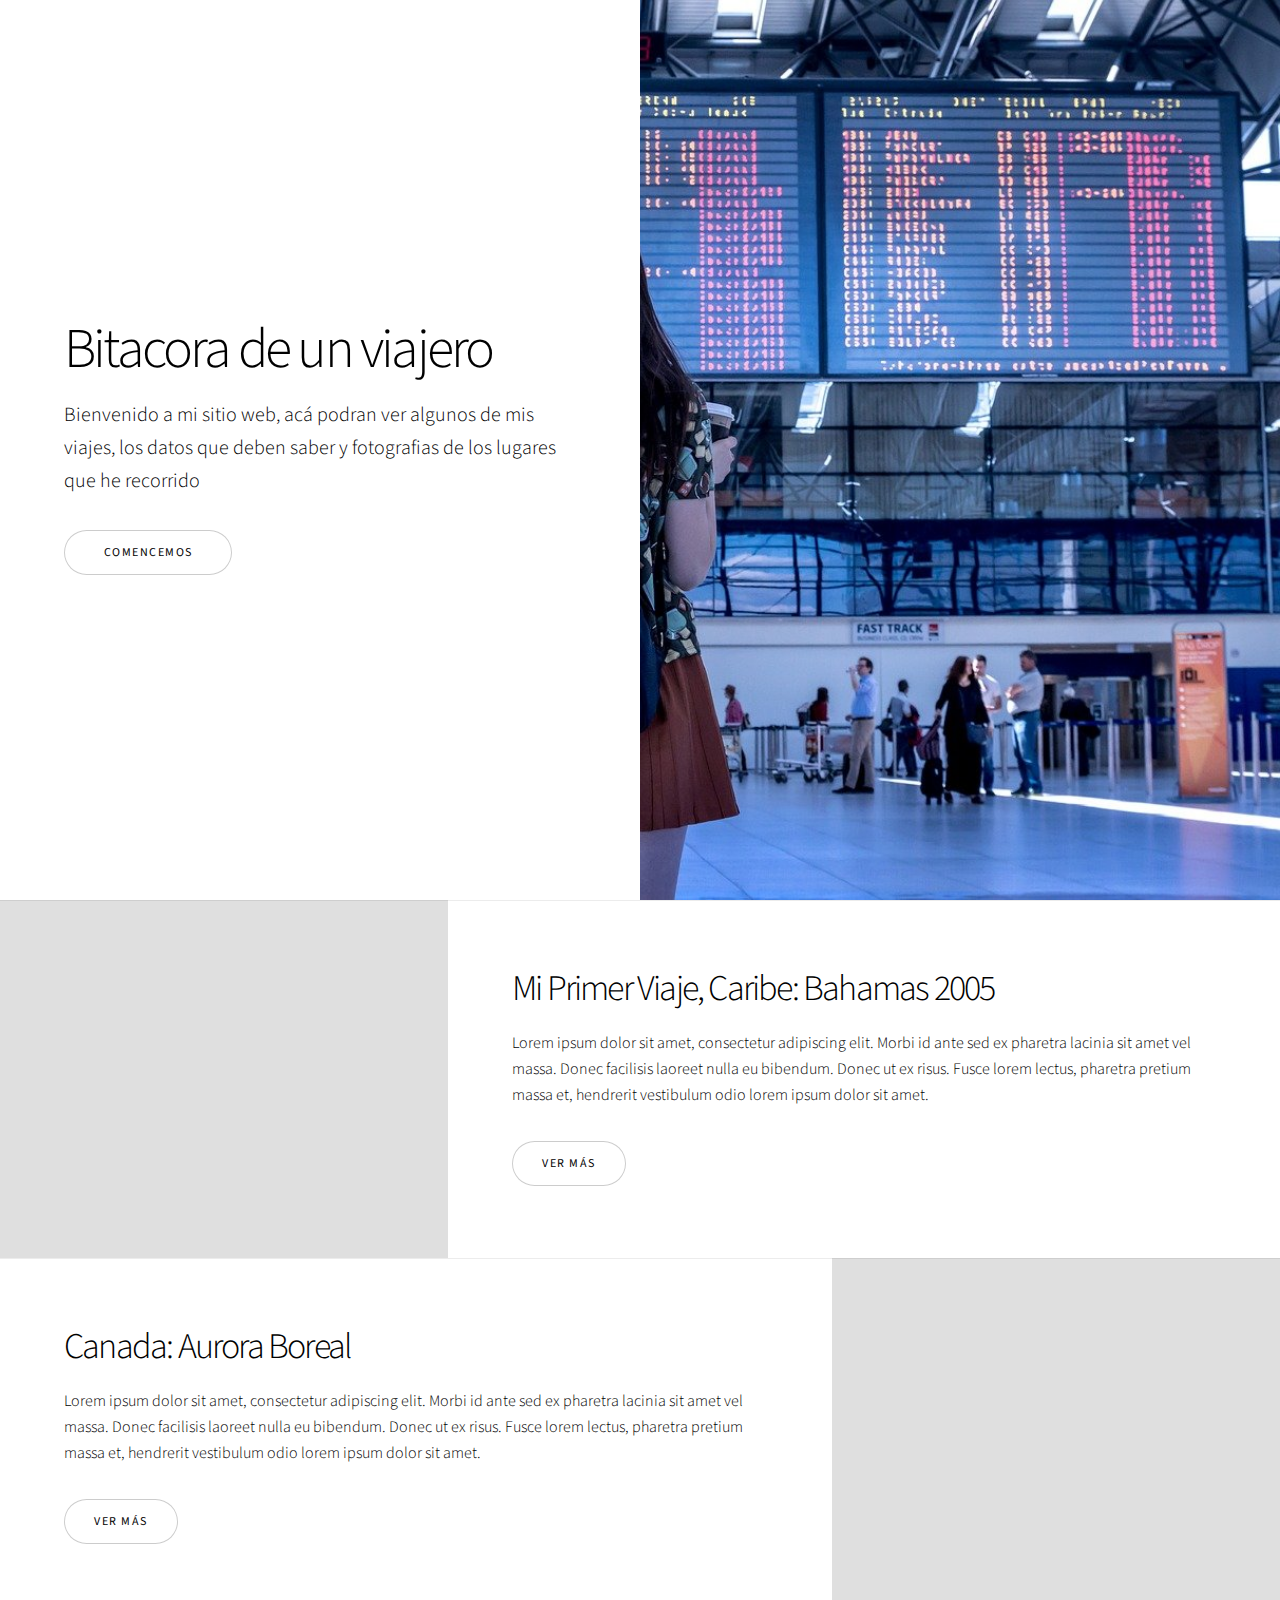
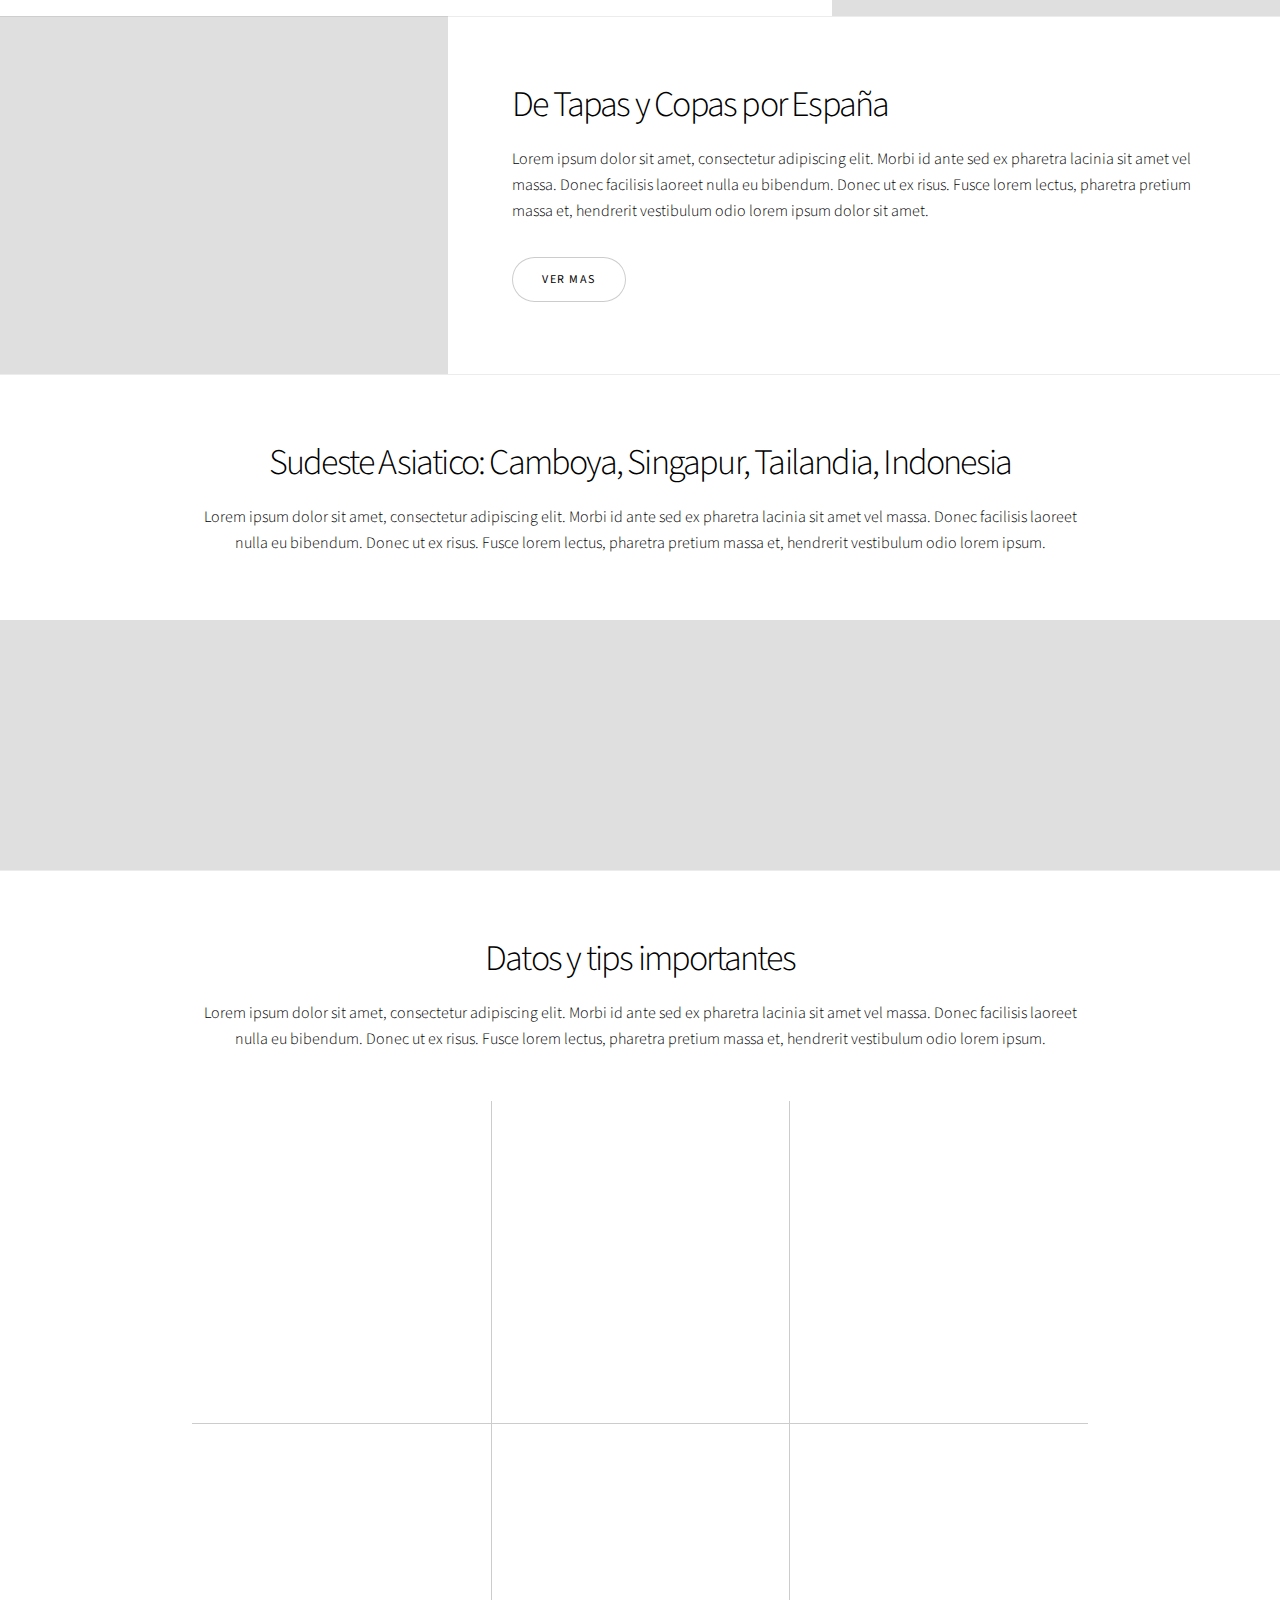
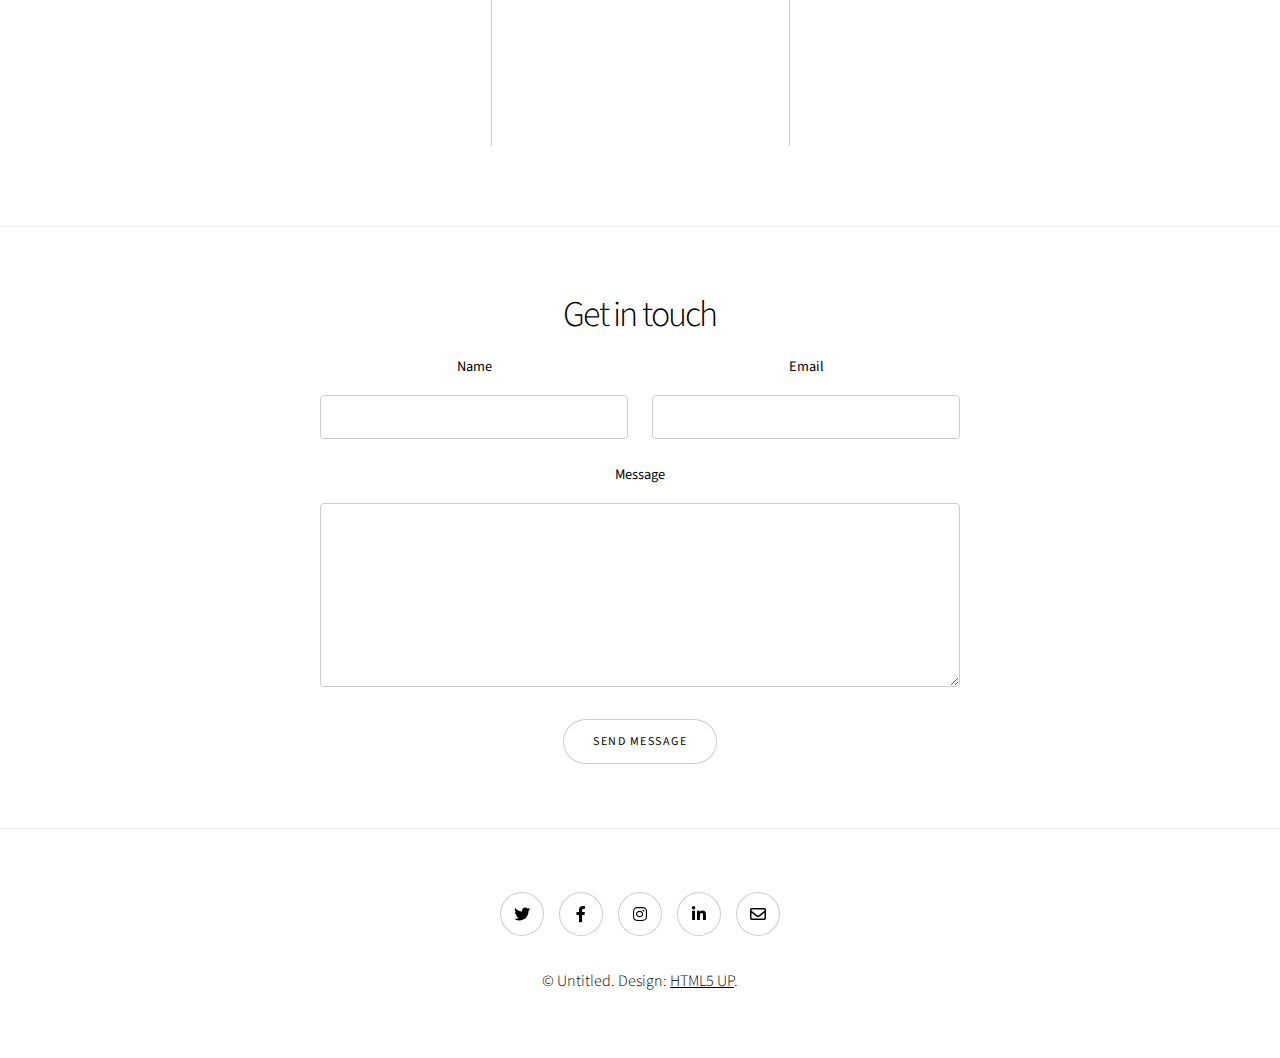
==== commit 549c10f0: "Merge branch 'main' of https://github.com/Fabymanso/Proyecto1 into main" ====
--- a/index.html
+++ b/index.html
@@ -6,7 +6,7 @@
 -->
 <html>
 	<head>
-		<title>Story by HTML5 UP</title>
+		<title>Portafolio</title>
 		<meta charset="utf-8" />
 		<meta name="viewport" content="width=device-width, initial-scale=1, user-scalable=no" />
 		<link rel="stylesheet" href="assets/css/main.css" />
@@ -20,10 +20,12 @@
 				<!-- One -->
 					<section class="banner style1 orient-left content-align-left image-position-right fullscreen onload-image-fade-in onload-content-fade-right">
 						<div class="content">
-							<h1>Story</h1>
-							<p class="major">A (modular, highly tweakable) responsive one-page template designed by <a href="https://html5up.net">HTML5 UP</a> and released for free under the <a href="https://html5up.net/license">Creative Commons</a>.</p>
-							<ul class="actions stacked">
-								<li><a href="#first" class="button big wide smooth-scroll-middle">Get Started</a></li>
+							<h1>Bitacora de un viajero</h1>
+							<p class="major">
+								Bienvenido a mi sitio web, acá podran ver algunos de mis viajes, los datos que deben saber y fotografias de los lugares que he recorrido
+								</p>
+							<ul class="actions stacked">
+								<li><a href="#first" class="button big wide smooth-scroll-middle">Comencemos</a></li>
 							</ul>
 						</div>
 						<div class="image">
@@ -34,10 +36,10 @@
 				<!-- Two -->
 					<section class="spotlight style1 orient-right content-align-left image-position-center onscroll-image-fade-in" id="first">
 						<div class="content">
-							<h2>Magna etiam feugiat</h2>
+							<h2>Mi Primer Viaje, Caribe: Bahamas 2005</h2>
 							<p>Lorem ipsum dolor sit amet, consectetur adipiscing elit. Morbi id ante sed ex pharetra lacinia sit amet vel massa. Donec facilisis laoreet nulla eu bibendum. Donec ut ex risus. Fusce lorem lectus, pharetra pretium massa et, hendrerit vestibulum odio lorem ipsum dolor sit amet.</p>
 							<ul class="actions stacked">
-								<li><a href="#" class="button">Learn More</a></li>
+								<li><a href="#" class="button">Ver más</a></li>
 							</ul>
 						</div>
 						<div class="image">
@@ -48,10 +50,10 @@
 				<!-- Three -->
 					<section class="spotlight style1 orient-left content-align-left image-position-center onscroll-image-fade-in">
 						<div class="content">
-							<h2>Tempus adipiscing</h2>
+							<h2>Canada: Aurora Boreal</h2>
 							<p>Lorem ipsum dolor sit amet, consectetur adipiscing elit. Morbi id ante sed ex pharetra lacinia sit amet vel massa. Donec facilisis laoreet nulla eu bibendum. Donec ut ex risus. Fusce lorem lectus, pharetra pretium massa et, hendrerit vestibulum odio lorem ipsum dolor sit amet.</p>
 							<ul class="actions stacked">
-								<li><a href="#" class="button">Learn More</a></li>
+								<li><a href="#" class="button">Ver más</a></li>
 							</ul>
 						</div>
 						<div class="image">
@@ -62,10 +64,10 @@
 				<!-- Four -->
 					<section class="spotlight style1 orient-right content-align-left image-position-center onscroll-image-fade-in">
 						<div class="content">
-							<h2>Pharetra etiam nulla</h2>
+							<h2> De Tapas y Copas por España</h2>
 							<p>Lorem ipsum dolor sit amet, consectetur adipiscing elit. Morbi id ante sed ex pharetra lacinia sit amet vel massa. Donec facilisis laoreet nulla eu bibendum. Donec ut ex risus. Fusce lorem lectus, pharetra pretium massa et, hendrerit vestibulum odio lorem ipsum dolor sit amet.</p>
 							<ul class="actions stacked">
-								<li><a href="#" class="button">Learn More</a></li>
+								<li><a href="#" class="button">Ver mas</a></li>
 							</ul>
 						</div>
 						<div class="image">
@@ -76,7 +78,7 @@
 				<!-- Five -->
 					<section class="wrapper style1 align-center">
 						<div class="inner">
-							<h2>Massa sed condimentum</h2>
+							<h2>Sudeste Asiatico: Camboya, Singapur, Tailandia, Indonesia</h2>
 							<p>Lorem ipsum dolor sit amet, consectetur adipiscing elit. Morbi id ante sed ex pharetra lacinia sit amet vel massa. Donec facilisis laoreet nulla eu bibendum. Donec ut ex risus. Fusce lorem lectus, pharetra pretium massa et, hendrerit vestibulum odio lorem ipsum.</p>
 						</div>
 
@@ -130,102 +132,7 @@
 										</ul>
 									</div>
 								</article>
-								<article>
-									<a href="images/gallery/fulls/05.jpg" class="image">
-										<img src="images/gallery/thumbs/05.jpg" alt="" />
-									</a>
-									<div class="caption">
-										<h3>Ultrices Magna</h3>
-										<p>Lorem ipsum dolor amet, consectetur magna etiam elit. Etiam sed ultrices.</p>
-										<ul class="actions fixed">
-											<li><span class="button small">Details</span></li>
-										</ul>
-									</div>
-								</article>
-								<article>
-									<a href="images/gallery/fulls/06.jpg" class="image">
-										<img src="images/gallery/thumbs/06.jpg" alt="" />
-									</a>
-									<div class="caption">
-										<h3>Sed Tempus</h3>
-										<p>Lorem ipsum dolor amet, consectetur magna etiam elit. Etiam sed ultrices.</p>
-										<ul class="actions fixed">
-											<li><span class="button small">Details</span></li>
-										</ul>
-									</div>
-								</article>
-								<article>
-									<a href="images/gallery/fulls/07.jpg" class="image">
-										<img src="images/gallery/thumbs/07.jpg" alt="" />
-									</a>
-									<div class="caption">
-										<h3>Ipsum Lorem</h3>
-										<p>Lorem ipsum dolor amet, consectetur magna etiam elit. Etiam sed ultrices.</p>
-										<ul class="actions fixed">
-											<li><span class="button small">Details</span></li>
-										</ul>
-									</div>
-								</article>
-								<article>
-									<a href="images/gallery/fulls/08.jpg" class="image">
-										<img src="images/gallery/thumbs/08.jpg" alt="" />
-									</a>
-									<div class="caption">
-										<h3>Magna Risus</h3>
-										<p>Lorem ipsum dolor amet, consectetur magna etiam elit. Etiam sed ultrices.</p>
-										<ul class="actions fixed">
-											<li><span class="button small">Details</span></li>
-										</ul>
-									</div>
-								</article>
-								<article>
-									<a href="images/gallery/fulls/09.jpg" class="image">
-										<img src="images/gallery/thumbs/09.jpg" alt="" />
-									</a>
-									<div class="caption">
-										<h3>Tempus Dolor</h3>
-										<p>Lorem ipsum dolor amet, consectetur magna etiam elit. Etiam sed ultrices.</p>
-										<ul class="actions fixed">
-											<li><span class="button small">Details</span></li>
-										</ul>
-									</div>
-								</article>
-								<article>
-									<a href="images/gallery/fulls/10.jpg" class="image">
-										<img src="images/gallery/thumbs/10.jpg" alt="" />
-									</a>
-									<div class="caption">
-										<h3>Sed Etiam</h3>
-										<p>Lorem ipsum dolor amet, consectetur magna etiam elit. Etiam sed ultrices.</p>
-										<ul class="actions fixed">
-											<li><span class="button small">Details</span></li>
-										</ul>
-									</div>
-								</article>
-								<article>
-									<a href="images/gallery/fulls/11.jpg" class="image">
-										<img src="images/gallery/thumbs/11.jpg" alt="" />
-									</a>
-									<div class="caption">
-										<h3>Magna Lorem</h3>
-										<p>Lorem ipsum dolor amet, consectetur magna etiam elit. Etiam sed ultrices.</p>
-										<ul class="actions fixed">
-											<li><span class="button small">Details</span></li>
-										</ul>
-									</div>
-								</article>
-								<article>
-									<a href="images/gallery/fulls/12.jpg" class="image">
-										<img src="images/gallery/thumbs/12.jpg" alt="" />
-									</a>
-									<div class="caption">
-										<h3>Ipsum Dolor</h3>
-										<p>Lorem ipsum dolor amet, consectetur magna etiam elit. Etiam sed ultrices.</p>
-										<ul class="actions fixed">
-											<li><span class="button small">Details</span></li>
-										</ul>
-									</div>
-								</article>
+								
 							</div>
 
 					</section>
@@ -233,69 +140,40 @@
 				<!-- Six -->
 					<section class="wrapper style1 align-center">
 						<div class="inner">
-							<h2>Ipsum sed consequat</h2>
+							<h2>Datos y tips importantes</h2>
 							<p>Lorem ipsum dolor sit amet, consectetur adipiscing elit. Morbi id ante sed ex pharetra lacinia sit amet vel massa. Donec facilisis laoreet nulla eu bibendum. Donec ut ex risus. Fusce lorem lectus, pharetra pretium massa et, hendrerit vestibulum odio lorem ipsum.</p>
 							<div class="items style1 medium onscroll-fade-in">
 								<section>
 									<span class="icon style2 major fa-gem"></span>
-									<h3>Lorem</h3>
+									<h3>Comidas</h3>
 									<p>Lorem ipsum dolor sit amet, consectetur adipiscing elit. Morbi dui turpis, cursus eget orci amet aliquam congue semper. Etiam eget ultrices risus nec tempor elit.</p>
 								</section>
 								<section>
 									<span class="icon solid style2 major fa-save"></span>
-									<h3>Ipsum</h3>
+									<h3>Alojamiento</h3>
 									<p>Lorem ipsum dolor sit amet, consectetur adipiscing elit. Morbi dui turpis, cursus eget orci amet aliquam congue semper. Etiam eget ultrices risus nec tempor elit.</p>
 								</section>
 								<section>
 									<span class="icon solid style2 major fa-chart-bar"></span>
-									<h3>Dolor</h3>
+									<h3>Transporte</h3>
 									<p>Lorem ipsum dolor sit amet, consectetur adipiscing elit. Morbi dui turpis, cursus eget orci amet aliquam congue semper. Etiam eget ultrices risus nec tempor elit.</p>
 								</section>
 								<section>
 									<span class="icon solid style2 major fa-wifi"></span>
-									<h3>Amet</h3>
+									<h3>Lugares de interes</h3>
 									<p>Lorem ipsum dolor sit amet, consectetur adipiscing elit. Morbi dui turpis, cursus eget orci amet aliquam congue semper. Etiam eget ultrices risus nec tempor elit.</p>
 								</section>
 								<section>
 									<span class="icon solid style2 major fa-cog"></span>
-									<h3>Magna</h3>
+									<h3>Donde Comprar</h3>
 									<p>Lorem ipsum dolor sit amet, consectetur adipiscing elit. Morbi dui turpis, cursus eget orci amet aliquam congue semper. Etiam eget ultrices risus nec tempor elit.</p>
 								</section>
 								<section>
 									<span class="icon style2 major fa-paper-plane"></span>
-									<h3>Tempus</h3>
-									<p>Lorem ipsum dolor sit amet, consectetur adipiscing elit. Morbi dui turpis, cursus eget orci amet aliquam congue semper. Etiam eget ultrices risus nec tempor elit.</p>
-								</section>
-								<section>
-									<span class="icon solid style2 major fa-desktop"></span>
-									<h3>Aliquam</h3>
-									<p>Lorem ipsum dolor sit amet, consectetur adipiscing elit. Morbi dui turpis, cursus eget orci amet aliquam congue semper. Etiam eget ultrices risus nec tempor elit.</p>
-								</section>
-								<section>
-									<span class="icon solid style2 major fa-sync-alt"></span>
-									<h3>Elit</h3>
-									<p>Lorem ipsum dolor sit amet, consectetur adipiscing elit. Morbi dui turpis, cursus eget orci amet aliquam congue semper. Etiam eget ultrices risus nec tempor elit.</p>
-								</section>
-								<section>
-									<span class="icon solid style2 major fa-hashtag"></span>
-									<h3>Morbi</h3>
-									<p>Lorem ipsum dolor sit amet, consectetur adipiscing elit. Morbi dui turpis, cursus eget orci amet aliquam congue semper. Etiam eget ultrices risus nec tempor elit.</p>
-								</section>
-								<section>
-									<span class="icon solid style2 major fa-bolt"></span>
-									<h3>Turpis</h3>
-									<p>Lorem ipsum dolor sit amet, consectetur adipiscing elit. Morbi dui turpis, cursus eget orci amet aliquam congue semper. Etiam eget ultrices risus nec tempor elit.</p>
-								</section>
-								<section>
-									<span class="icon solid style2 major fa-envelope"></span>
-									<h3>Ultrices</h3>
-									<p>Lorem ipsum dolor sit amet, consectetur adipiscing elit. Morbi dui turpis, cursus eget orci amet aliquam congue semper. Etiam eget ultrices risus nec tempor elit.</p>
-								</section>
-								<section>
-									<span class="icon solid style2 major fa-leaf"></span>
-									<h3>Risus</h3>
-									<p>Lorem ipsum dolor sit amet, consectetur adipiscing elit. Morbi dui turpis, cursus eget orci amet aliquam congue semper. Etiam eget ultrices risus nec tempor elit.</p>
-								</section>
+									<h3>Donde cambiar Dolares</h3>
+									<p>Lorem ipsum dolor sit amet, consectetur adipiscing elit. Morbi dui turpis, cursus eget orci amet aliquam congue semper. Etiam eget ultrices risus nec tempor elit.</p>
+								</section>
+															
 							</div>
 						</div>
 					</section>
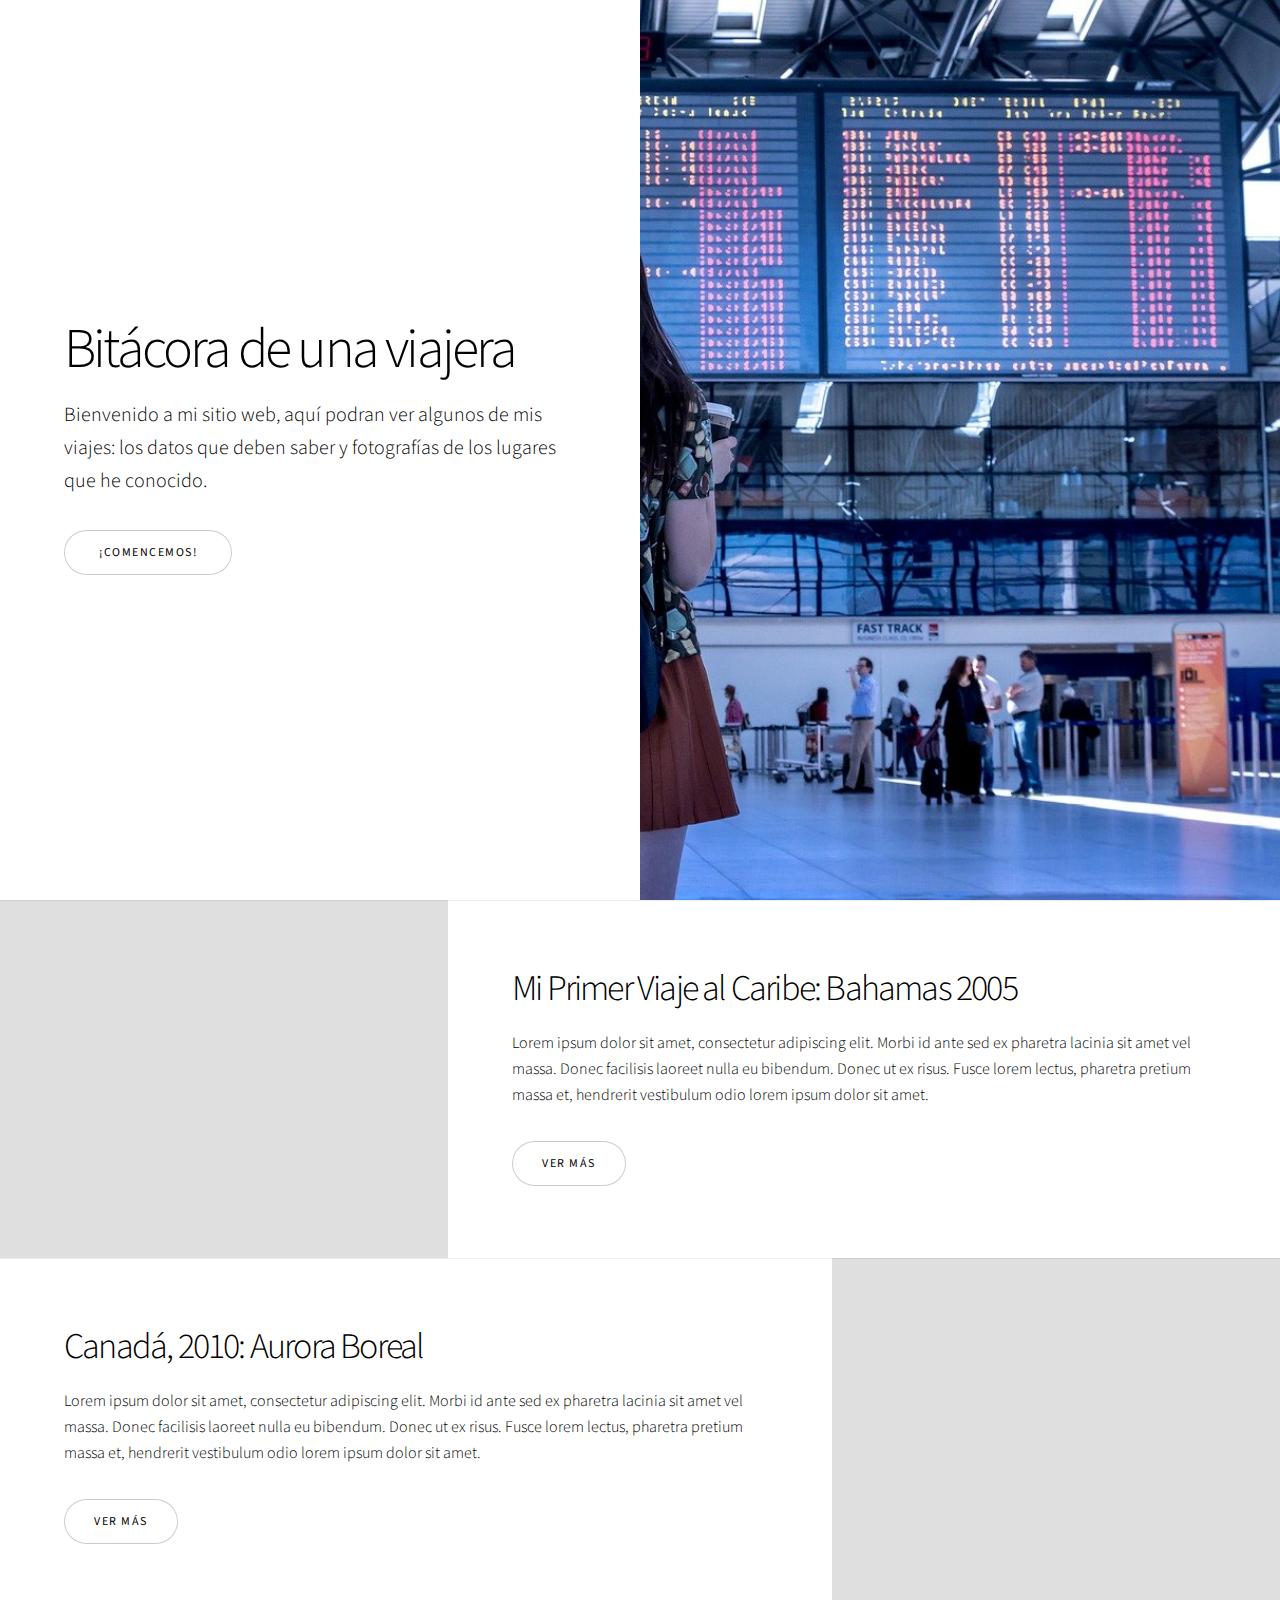
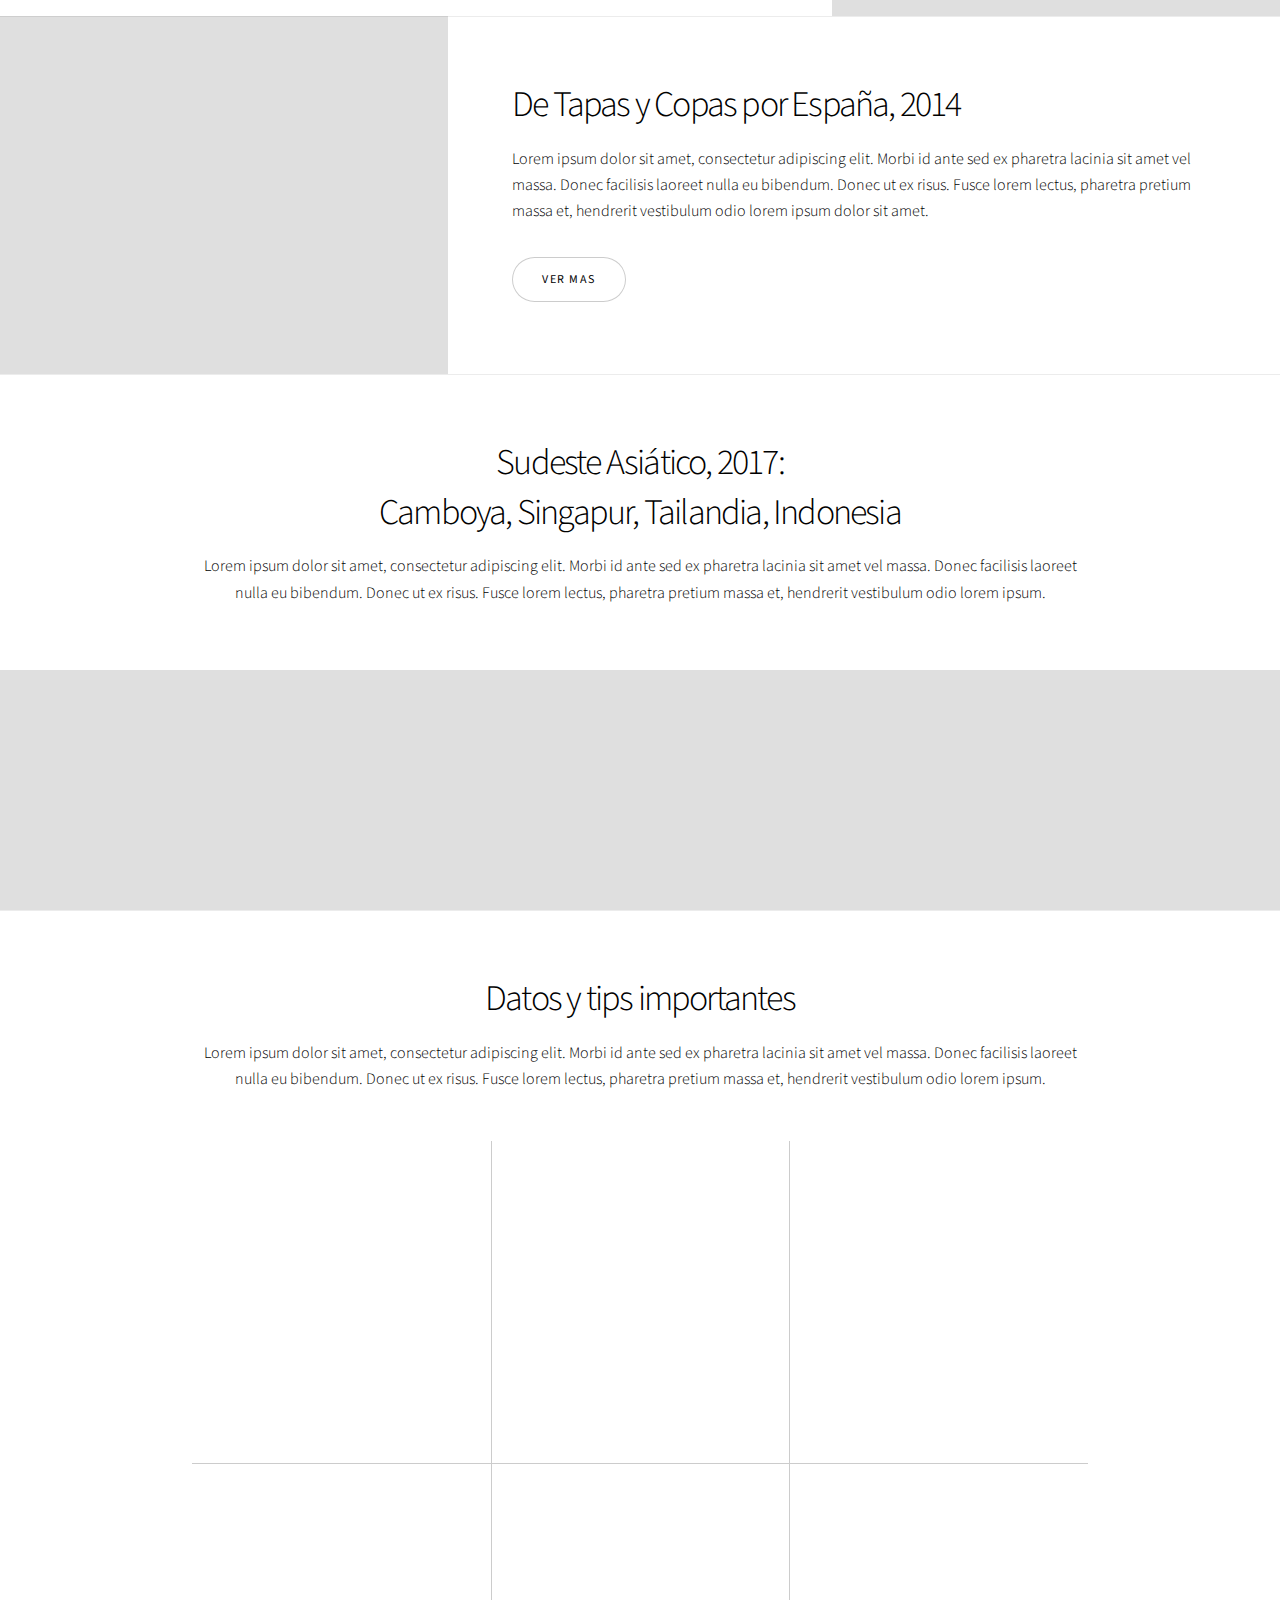
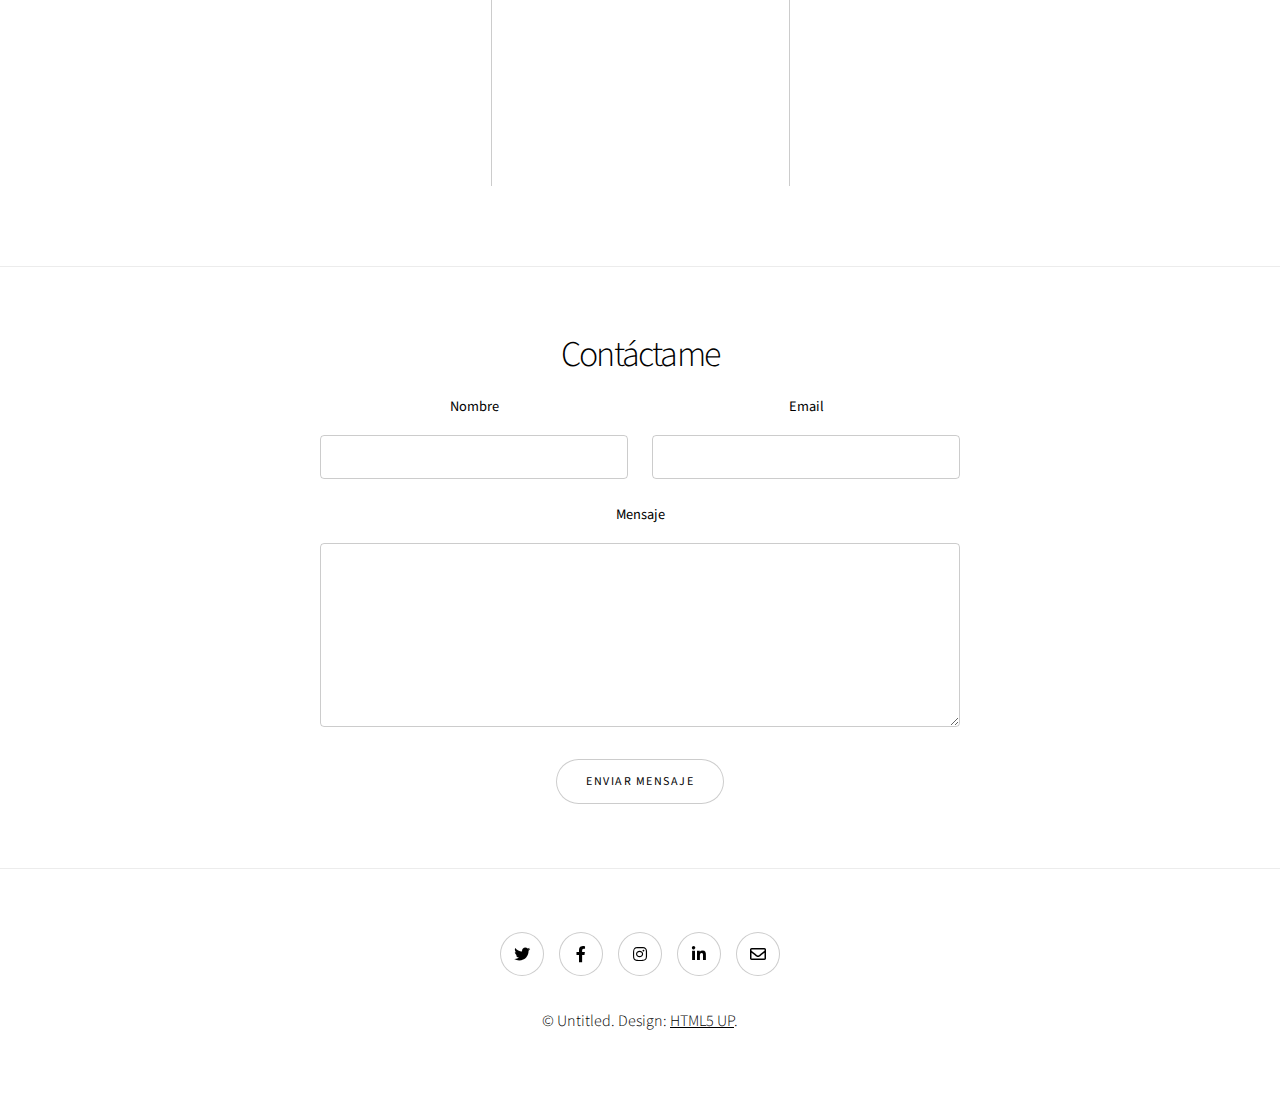
==== commit ce936839: "imágenes, ortografía, íconos, formulario" ====
--- a/index.html
+++ b/index.html
@@ -6,7 +6,7 @@
 -->
 <html>
 	<head>
-		<title>Portafolio</title>
+		<title>Bitácora de una viajera</title>
 		<meta charset="utf-8" />
 		<meta name="viewport" content="width=device-width, initial-scale=1, user-scalable=no" />
 		<link rel="stylesheet" href="assets/css/main.css" />
@@ -20,12 +20,12 @@
 				<!-- One -->
 					<section class="banner style1 orient-left content-align-left image-position-right fullscreen onload-image-fade-in onload-content-fade-right">
 						<div class="content">
-							<h1>Bitacora de un viajero</h1>
+							<h1>Bitácora de una viajera</h1>
 							<p class="major">
-								Bienvenido a mi sitio web, acá podran ver algunos de mis viajes, los datos que deben saber y fotografias de los lugares que he recorrido
+								Bienvenido a mi sitio web, aquí podran ver algunos de mis viajes: los datos que deben saber y fotografías de los lugares que he conocido.
 								</p>
 							<ul class="actions stacked">
-								<li><a href="#first" class="button big wide smooth-scroll-middle">Comencemos</a></li>
+								<li><a href="#first" class="button big wide smooth-scroll-middle">¡Comencemos!</a></li>
 							</ul>
 						</div>
 						<div class="image">
@@ -36,7 +36,7 @@
 				<!-- Two -->
 					<section class="spotlight style1 orient-right content-align-left image-position-center onscroll-image-fade-in" id="first">
 						<div class="content">
-							<h2>Mi Primer Viaje, Caribe: Bahamas 2005</h2>
+							<h2>Mi Primer Viaje al Caribe: Bahamas 2005</h2>
 							<p>Lorem ipsum dolor sit amet, consectetur adipiscing elit. Morbi id ante sed ex pharetra lacinia sit amet vel massa. Donec facilisis laoreet nulla eu bibendum. Donec ut ex risus. Fusce lorem lectus, pharetra pretium massa et, hendrerit vestibulum odio lorem ipsum dolor sit amet.</p>
 							<ul class="actions stacked">
 								<li><a href="#" class="button">Ver más</a></li>
@@ -50,7 +50,7 @@
 				<!-- Three -->
 					<section class="spotlight style1 orient-left content-align-left image-position-center onscroll-image-fade-in">
 						<div class="content">
-							<h2>Canada: Aurora Boreal</h2>
+							<h2>Canadá, 2010: Aurora Boreal</h2>
 							<p>Lorem ipsum dolor sit amet, consectetur adipiscing elit. Morbi id ante sed ex pharetra lacinia sit amet vel massa. Donec facilisis laoreet nulla eu bibendum. Donec ut ex risus. Fusce lorem lectus, pharetra pretium massa et, hendrerit vestibulum odio lorem ipsum dolor sit amet.</p>
 							<ul class="actions stacked">
 								<li><a href="#" class="button">Ver más</a></li>
@@ -64,7 +64,7 @@
 				<!-- Four -->
 					<section class="spotlight style1 orient-right content-align-left image-position-center onscroll-image-fade-in">
 						<div class="content">
-							<h2> De Tapas y Copas por España</h2>
+							<h2>De Tapas y Copas por España, 2014</h2>
 							<p>Lorem ipsum dolor sit amet, consectetur adipiscing elit. Morbi id ante sed ex pharetra lacinia sit amet vel massa. Donec facilisis laoreet nulla eu bibendum. Donec ut ex risus. Fusce lorem lectus, pharetra pretium massa et, hendrerit vestibulum odio lorem ipsum dolor sit amet.</p>
 							<ul class="actions stacked">
 								<li><a href="#" class="button">Ver mas</a></li>
@@ -78,7 +78,7 @@
 				<!-- Five -->
 					<section class="wrapper style1 align-center">
 						<div class="inner">
-							<h2>Sudeste Asiatico: Camboya, Singapur, Tailandia, Indonesia</h2>
+							<h2>Sudeste Asiático, 2017: <br> Camboya, Singapur, Tailandia, Indonesia</h2>
 							<p>Lorem ipsum dolor sit amet, consectetur adipiscing elit. Morbi id ante sed ex pharetra lacinia sit amet vel massa. Donec facilisis laoreet nulla eu bibendum. Donec ut ex risus. Fusce lorem lectus, pharetra pretium massa et, hendrerit vestibulum odio lorem ipsum.</p>
 						</div>
 
@@ -86,49 +86,49 @@
 							<div class="gallery style2 medium lightbox onscroll-fade-in">
 								<article>
 									<a href="images/cambodia.jpg" class="image">
-										<img src="images/gallery/thumbs/01.jpg" alt="" />
-									</a>
-									<div class="caption">
-										<h3>Ipsum Dolor</h3>
-										<p>Lorem ipsum dolor amet, consectetur magna etiam elit. Etiam sed ultrices.</p>
-										<ul class="actions fixed">
-											<li><span class="button small">Details</span></li>
-										</ul>
-									</div>
-								</article>
-								<article>
-									<a href="images/gallery/fulls/02.jpg" class="image">
-										<img src="images/gallery/thumbs/02.jpg" alt="" />
-									</a>
-									<div class="caption">
-										<h3>Feugiat Lorem</h3>
-										<p>Lorem ipsum dolor amet, consectetur magna etiam elit. Etiam sed ultrices.</p>
-										<ul class="actions fixed">
-											<li><span class="button small">Details</span></li>
-										</ul>
-									</div>
-								</article>
-								<article>
-									<a href="images/gallery/fulls/03.jpg" class="image">
-										<img src="images/gallery/thumbs/03.jpg" alt="" />
-									</a>
-									<div class="caption">
-										<h3>Magna Amet</h3>
-										<p>Lorem ipsum dolor amet, consectetur magna etiam elit. Etiam sed ultrices.</p>
-										<ul class="actions fixed">
-											<li><span class="button small">Details</span></li>
-										</ul>
-									</div>
-								</article>
-								<article>
-									<a href="images/gallery/fulls/04.jpg" class="image">
-										<img src="images/gallery/thumbs/04.jpg" alt="" />
-									</a>
-									<div class="caption">
-										<h3>Sed Tempus</h3>
-										<p>Lorem ipsum dolor amet, consectetur magna etiam elit. Etiam sed ultrices.</p>
-										<ul class="actions fixed">
-											<li><span class="button small">Details</span></li>
+										<img src="images/cambodia.jpg" alt="Camboya" />
+									</a>
+									<div class="caption">
+										<h3>Camboya</h3>
+										<p>Lorem ipsum dolor amet, consectetur magna etiam elit. Etiam sed ultrices.</p>
+										<ul class="actions fixed">
+											<li><span class="button small">Zoom in</span></li>
+										</ul>
+									</div>
+								</article>
+								<article>
+									<a href="images/indonesia.jpg" class="image">
+										<img src="images/indonesia.jpg" alt="Indonesia" />
+									</a>
+									<div class="caption">
+										<h3>Indonesia</h3>
+										<p>Lorem ipsum dolor amet, consectetur magna etiam elit. Etiam sed ultrices.</p>
+										<ul class="actions fixed">
+											<li><span class="button small">Zoom in</span></li>
+										</ul>
+									</div>
+								</article>
+								<article>
+									<a href="images/singapur.jpg" class="image">
+										<img src="images/singapur.jpg" alt="Singapur" />
+									</a>
+									<div class="caption">
+										<h3>Singapur</h3>
+										<p>Lorem ipsum dolor amet, consectetur magna etiam elit. Etiam sed ultrices.</p>
+										<ul class="actions fixed">
+											<li><span class="button small">Zoom in</span></li>
+										</ul>
+									</div>
+								</article>
+								<article>
+									<a href="images/tailandia.jpg" class="image">
+										<img src="images/tailandia.jpg" alt="Tailandia" />
+									</a>
+									<div class="caption">
+										<h3>Tailandia</h3>
+										<p>Lorem ipsum dolor amet, consectetur magna etiam elit. Etiam sed ultrices.</p>
+										<ul class="actions fixed">
+											<li><span class="button small">Zoom in</span></li>
 										</ul>
 									</div>
 								</article>
@@ -144,33 +144,33 @@
 							<p>Lorem ipsum dolor sit amet, consectetur adipiscing elit. Morbi id ante sed ex pharetra lacinia sit amet vel massa. Donec facilisis laoreet nulla eu bibendum. Donec ut ex risus. Fusce lorem lectus, pharetra pretium massa et, hendrerit vestibulum odio lorem ipsum.</p>
 							<div class="items style1 medium onscroll-fade-in">
 								<section>
-									<span class="icon style2 major fa-gem"></span>
+									<span class="icon solid style2 major fa fa-shopping-cart"></span>
 									<h3>Comidas</h3>
 									<p>Lorem ipsum dolor sit amet, consectetur adipiscing elit. Morbi dui turpis, cursus eget orci amet aliquam congue semper. Etiam eget ultrices risus nec tempor elit.</p>
 								</section>
 								<section>
-									<span class="icon solid style2 major fa-save"></span>
+									<span class="icon solid style2 major fa-bed"></span>
 									<h3>Alojamiento</h3>
 									<p>Lorem ipsum dolor sit amet, consectetur adipiscing elit. Morbi dui turpis, cursus eget orci amet aliquam congue semper. Etiam eget ultrices risus nec tempor elit.</p>
 								</section>
 								<section>
-									<span class="icon solid style2 major fa-chart-bar"></span>
+									<span class="icon solid style2 major fa-taxi"></span>
 									<h3>Transporte</h3>
 									<p>Lorem ipsum dolor sit amet, consectetur adipiscing elit. Morbi dui turpis, cursus eget orci amet aliquam congue semper. Etiam eget ultrices risus nec tempor elit.</p>
 								</section>
 								<section>
-									<span class="icon solid style2 major fa-wifi"></span>
-									<h3>Lugares de interes</h3>
-									<p>Lorem ipsum dolor sit amet, consectetur adipiscing elit. Morbi dui turpis, cursus eget orci amet aliquam congue semper. Etiam eget ultrices risus nec tempor elit.</p>
-								</section>
-								<section>
-									<span class="icon solid style2 major fa-cog"></span>
-									<h3>Donde Comprar</h3>
-									<p>Lorem ipsum dolor sit amet, consectetur adipiscing elit. Morbi dui turpis, cursus eget orci amet aliquam congue semper. Etiam eget ultrices risus nec tempor elit.</p>
-								</section>
-								<section>
-									<span class="icon style2 major fa-paper-plane"></span>
-									<h3>Donde cambiar Dolares</h3>
+									<span class="icon solid style2 major fa-map-marker"></span>
+									<h3>Lugares de interés</h3>
+									<p>Lorem ipsum dolor sit amet, consectetur adipiscing elit. Morbi dui turpis, cursus eget orci amet aliquam congue semper. Etiam eget ultrices risus nec tempor elit.</p>
+								</section>
+								<section>
+									<span class="icon solid style2 major fa-shopping-bag"></span>
+									<h3>Dónde comprar</h3>
+									<p>Lorem ipsum dolor sit amet, consectetur adipiscing elit. Morbi dui turpis, cursus eget orci amet aliquam congue semper. Etiam eget ultrices risus nec tempor elit.</p>
+								</section>
+								<section>
+									<span class="icon solid style2 major fa-gem"></span>
+									<h3>Dónde cambiar dólares</h3>
 									<p>Lorem ipsum dolor sit amet, consectetur adipiscing elit. Morbi dui turpis, cursus eget orci amet aliquam congue semper. Etiam eget ultrices risus nec tempor elit.</p>
 								</section>
 															
@@ -181,11 +181,11 @@
 				<!-- Seven -->
 					<section class="wrapper style1 align-center">
 						<div class="inner medium">
-							<h2>Get in touch</h2>
+							<h2>Contáctame</h2>
 							<form method="post" action="#">
 								<div class="fields">
 									<div class="field half">
-										<label for="name">Name</label>
+										<label for="name">Nombre</label>
 										<input type="text" name="name" id="name" value="" />
 									</div>
 									<div class="field half">
@@ -193,12 +193,12 @@
 										<input type="email" name="email" id="email" value="" />
 									</div>
 									<div class="field">
-										<label for="message">Message</label>
+										<label for="message">Mensaje</label>
 										<textarea name="message" id="message" rows="6"></textarea>
 									</div>
 								</div>
 								<ul class="actions special">
-									<li><input type="submit" name="submit" id="submit" value="Send Message" /></li>
+									<li><input type="submit" name="submit" id="submit" value="Enviar mensaje" /></li>
 								</ul>
 							</form>
 
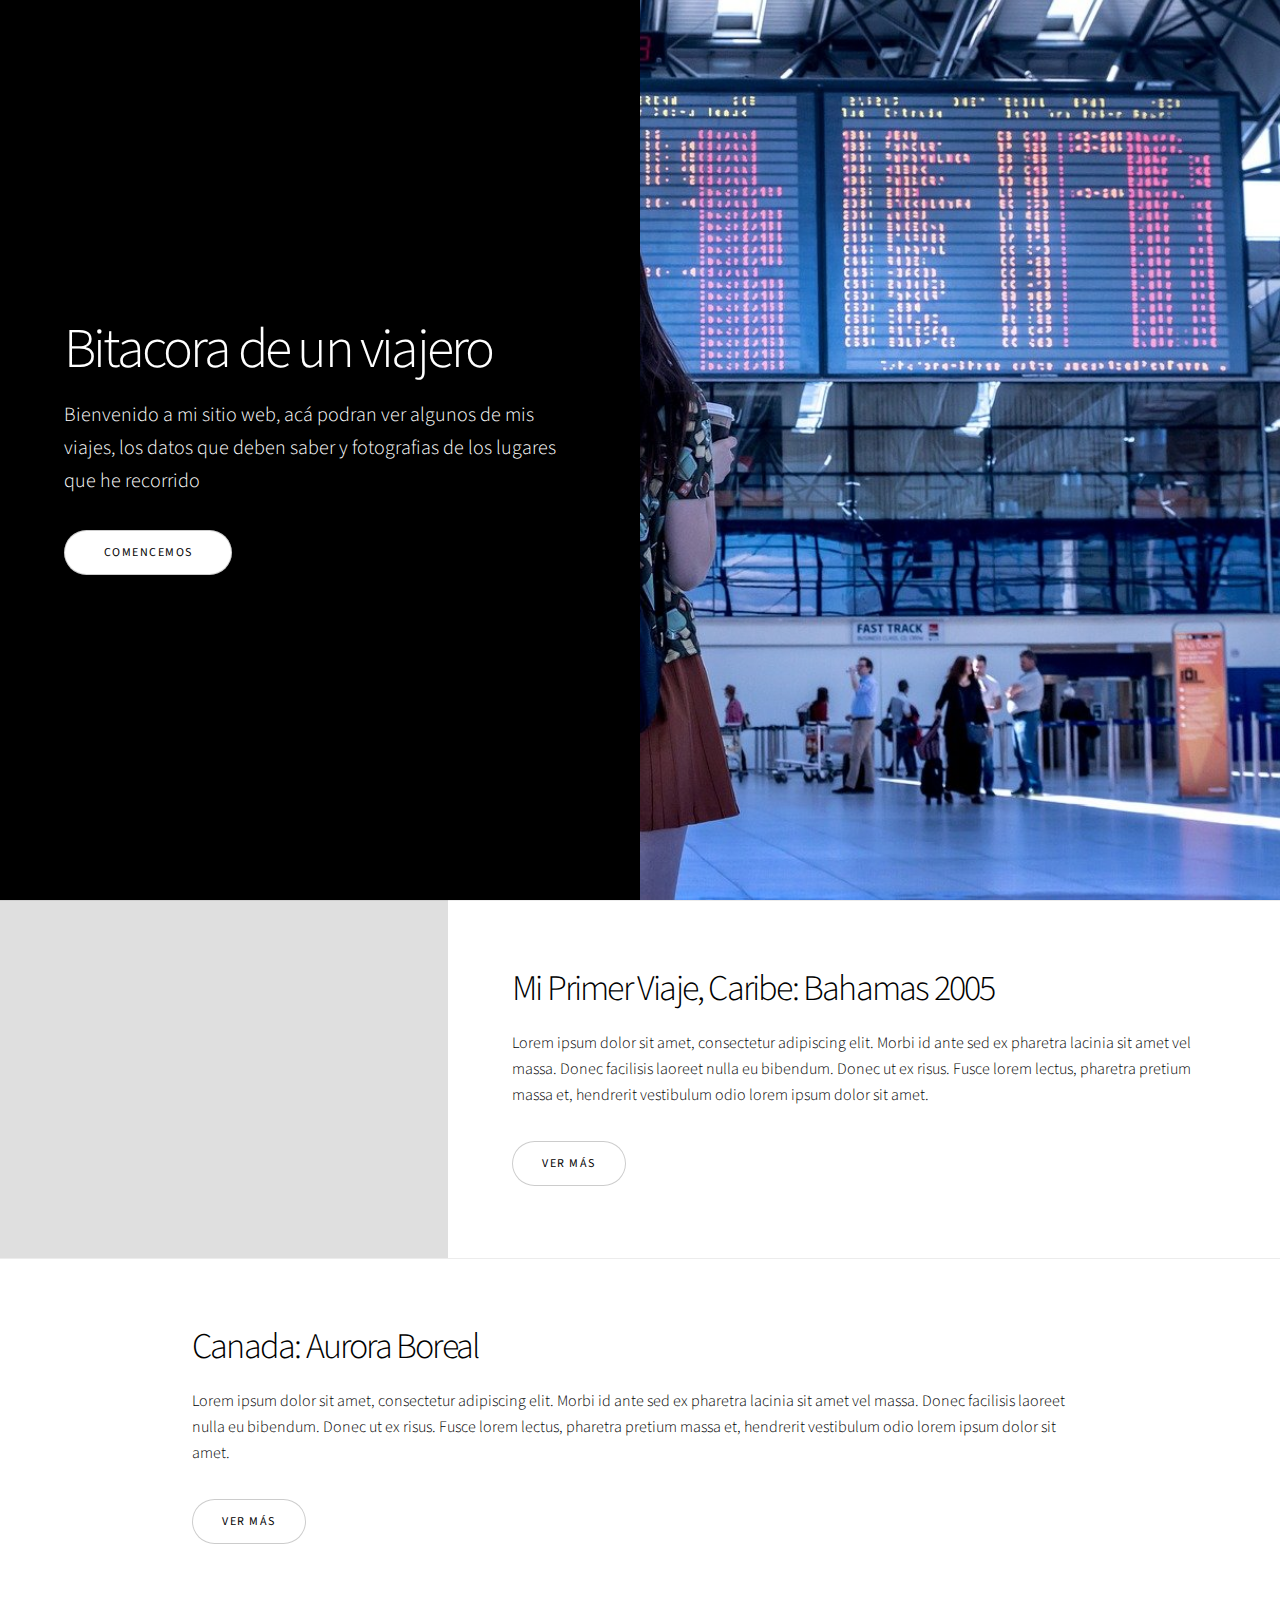
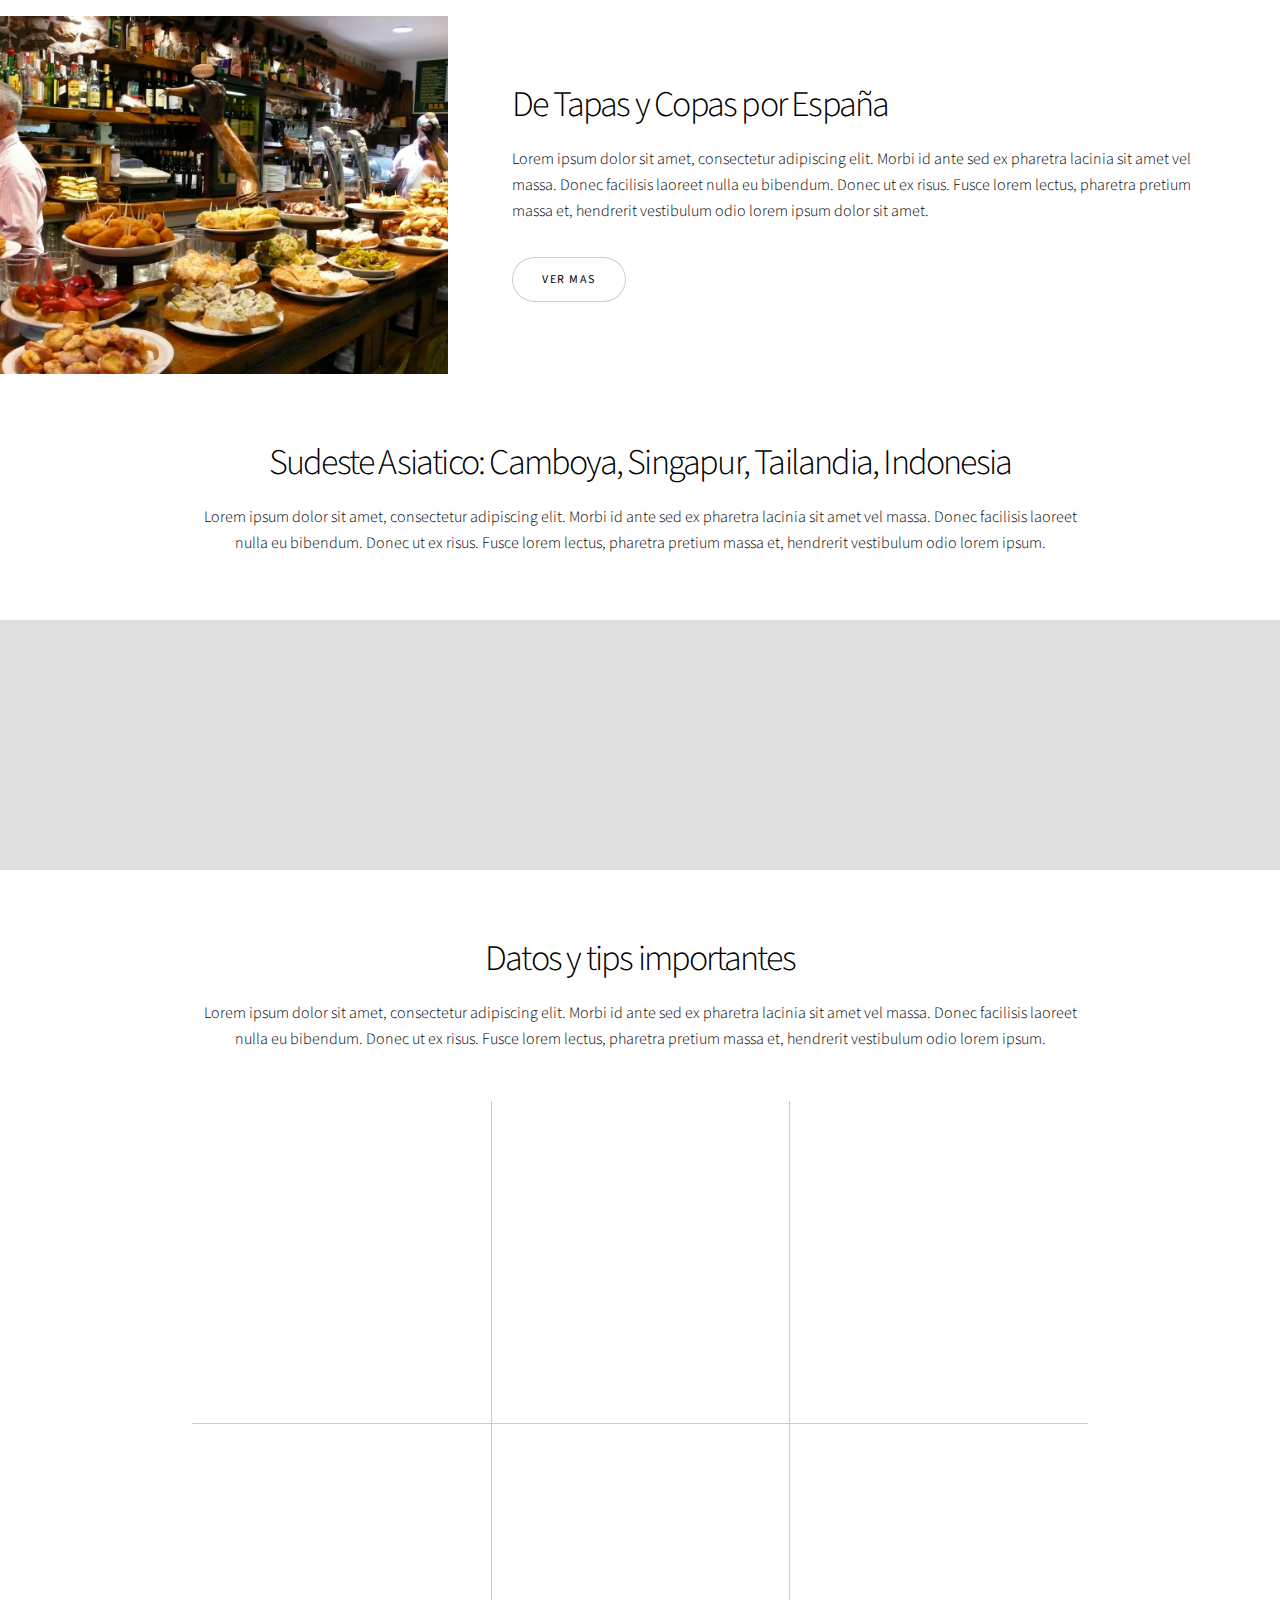
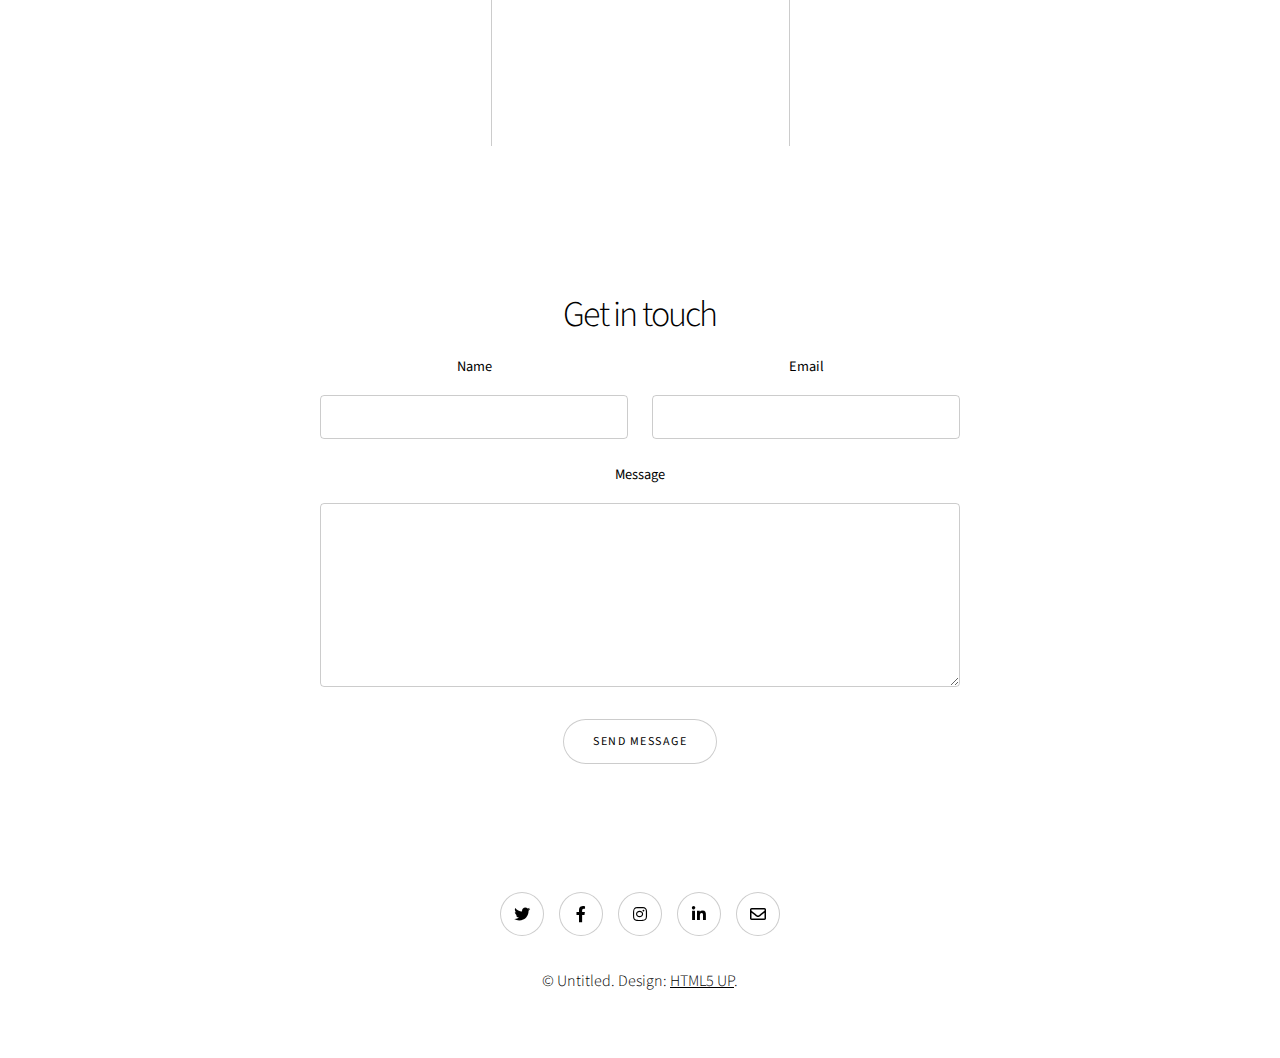
==== commit 4740d399: "CSS edited" ====
--- a/index.html
+++ b/index.html
@@ -1,234 +1,367 @@
-<!DOCTYPE HTML>
+<!DOCTYPE html>
 <!--
 	Story by HTML5 UP
 	html5up.net | @ajlkn
 	Free for personal and commercial use under the CCA 3.0 license (html5up.net/license)
 -->
 <html>
-	<head>
-		<title>Bitácora de una viajera</title>
-		<meta charset="utf-8" />
-		<meta name="viewport" content="width=device-width, initial-scale=1, user-scalable=no" />
-		<link rel="stylesheet" href="assets/css/main.css" />
-		<noscript><link rel="stylesheet" href="assets/css/noscript.css" /></noscript>
-	</head>
-	<body class="is-preload">
-
-		<!-- Wrapper -->
-			<div id="wrapper" class="divided">
-
-				<!-- One -->
-					<section class="banner style1 orient-left content-align-left image-position-right fullscreen onload-image-fade-in onload-content-fade-right">
-						<div class="content">
-							<h1>Bitácora de una viajera</h1>
-							<p class="major">
-								Bienvenido a mi sitio web, aquí podran ver algunos de mis viajes: los datos que deben saber y fotografías de los lugares que he conocido.
-								</p>
-							<ul class="actions stacked">
-								<li><a href="#first" class="button big wide smooth-scroll-middle">¡Comencemos!</a></li>
-							</ul>
-						</div>
-						<div class="image">
-							<img src="images/mujer_aeropuerto.jpg" alt="Mujer en el aeropuerto" />
-						</div>
-					</section>
-
-				<!-- Two -->
-					<section class="spotlight style1 orient-right content-align-left image-position-center onscroll-image-fade-in" id="first">
-						<div class="content">
-							<h2>Mi Primer Viaje al Caribe: Bahamas 2005</h2>
-							<p>Lorem ipsum dolor sit amet, consectetur adipiscing elit. Morbi id ante sed ex pharetra lacinia sit amet vel massa. Donec facilisis laoreet nulla eu bibendum. Donec ut ex risus. Fusce lorem lectus, pharetra pretium massa et, hendrerit vestibulum odio lorem ipsum dolor sit amet.</p>
-							<ul class="actions stacked">
-								<li><a href="#" class="button">Ver más</a></li>
-							</ul>
-						</div>
-						<div class="image">
-							<img src="images/mujer_bahamas.jpg" alt="Mujer en Bahamas" />
-						</div>
-					</section>
-
-				<!-- Three -->
-					<section class="spotlight style1 orient-left content-align-left image-position-center onscroll-image-fade-in">
-						<div class="content">
-							<h2>Canadá, 2010: Aurora Boreal</h2>
-							<p>Lorem ipsum dolor sit amet, consectetur adipiscing elit. Morbi id ante sed ex pharetra lacinia sit amet vel massa. Donec facilisis laoreet nulla eu bibendum. Donec ut ex risus. Fusce lorem lectus, pharetra pretium massa et, hendrerit vestibulum odio lorem ipsum dolor sit amet.</p>
-							<ul class="actions stacked">
-								<li><a href="#" class="button">Ver más</a></li>
-							</ul>
-						</div>
-						<div class="image">
-							<img src="images/canada_aurora.jpg" alt="Auroras boreales en Canadá" />
-						</div>
-					</section>
-
-				<!-- Four -->
-					<section class="spotlight style1 orient-right content-align-left image-position-center onscroll-image-fade-in">
-						<div class="content">
-							<h2>De Tapas y Copas por España, 2014</h2>
-							<p>Lorem ipsum dolor sit amet, consectetur adipiscing elit. Morbi id ante sed ex pharetra lacinia sit amet vel massa. Donec facilisis laoreet nulla eu bibendum. Donec ut ex risus. Fusce lorem lectus, pharetra pretium massa et, hendrerit vestibulum odio lorem ipsum dolor sit amet.</p>
-							<ul class="actions stacked">
-								<li><a href="#" class="button">Ver mas</a></li>
-							</ul>
-						</div>
-						<div class="image">
-							<img src="images/espania_tapas.jpg" alt="Tapas en España" />
-						</div>
-					</section>
-
-				<!-- Five -->
-					<section class="wrapper style1 align-center">
-						<div class="inner">
-							<h2>Sudeste Asiático, 2017: <br> Camboya, Singapur, Tailandia, Indonesia</h2>
-							<p>Lorem ipsum dolor sit amet, consectetur adipiscing elit. Morbi id ante sed ex pharetra lacinia sit amet vel massa. Donec facilisis laoreet nulla eu bibendum. Donec ut ex risus. Fusce lorem lectus, pharetra pretium massa et, hendrerit vestibulum odio lorem ipsum.</p>
-						</div>
-
-						<!-- Gallery -->
-							<div class="gallery style2 medium lightbox onscroll-fade-in">
-								<article>
-									<a href="images/cambodia.jpg" class="image">
-										<img src="images/cambodia.jpg" alt="Camboya" />
-									</a>
-									<div class="caption">
-										<h3>Camboya</h3>
-										<p>Lorem ipsum dolor amet, consectetur magna etiam elit. Etiam sed ultrices.</p>
-										<ul class="actions fixed">
-											<li><span class="button small">Zoom in</span></li>
-										</ul>
-									</div>
-								</article>
-								<article>
-									<a href="images/indonesia.jpg" class="image">
-										<img src="images/indonesia.jpg" alt="Indonesia" />
-									</a>
-									<div class="caption">
-										<h3>Indonesia</h3>
-										<p>Lorem ipsum dolor amet, consectetur magna etiam elit. Etiam sed ultrices.</p>
-										<ul class="actions fixed">
-											<li><span class="button small">Zoom in</span></li>
-										</ul>
-									</div>
-								</article>
-								<article>
-									<a href="images/singapur.jpg" class="image">
-										<img src="images/singapur.jpg" alt="Singapur" />
-									</a>
-									<div class="caption">
-										<h3>Singapur</h3>
-										<p>Lorem ipsum dolor amet, consectetur magna etiam elit. Etiam sed ultrices.</p>
-										<ul class="actions fixed">
-											<li><span class="button small">Zoom in</span></li>
-										</ul>
-									</div>
-								</article>
-								<article>
-									<a href="images/tailandia.jpg" class="image">
-										<img src="images/tailandia.jpg" alt="Tailandia" />
-									</a>
-									<div class="caption">
-										<h3>Tailandia</h3>
-										<p>Lorem ipsum dolor amet, consectetur magna etiam elit. Etiam sed ultrices.</p>
-										<ul class="actions fixed">
-											<li><span class="button small">Zoom in</span></li>
-										</ul>
-									</div>
-								</article>
-								
-							</div>
-
-					</section>
-
-				<!-- Six -->
-					<section class="wrapper style1 align-center">
-						<div class="inner">
-							<h2>Datos y tips importantes</h2>
-							<p>Lorem ipsum dolor sit amet, consectetur adipiscing elit. Morbi id ante sed ex pharetra lacinia sit amet vel massa. Donec facilisis laoreet nulla eu bibendum. Donec ut ex risus. Fusce lorem lectus, pharetra pretium massa et, hendrerit vestibulum odio lorem ipsum.</p>
-							<div class="items style1 medium onscroll-fade-in">
-								<section>
-									<span class="icon solid style2 major fa fa-shopping-cart"></span>
-									<h3>Comidas</h3>
-									<p>Lorem ipsum dolor sit amet, consectetur adipiscing elit. Morbi dui turpis, cursus eget orci amet aliquam congue semper. Etiam eget ultrices risus nec tempor elit.</p>
-								</section>
-								<section>
-									<span class="icon solid style2 major fa-bed"></span>
-									<h3>Alojamiento</h3>
-									<p>Lorem ipsum dolor sit amet, consectetur adipiscing elit. Morbi dui turpis, cursus eget orci amet aliquam congue semper. Etiam eget ultrices risus nec tempor elit.</p>
-								</section>
-								<section>
-									<span class="icon solid style2 major fa-taxi"></span>
-									<h3>Transporte</h3>
-									<p>Lorem ipsum dolor sit amet, consectetur adipiscing elit. Morbi dui turpis, cursus eget orci amet aliquam congue semper. Etiam eget ultrices risus nec tempor elit.</p>
-								</section>
-								<section>
-									<span class="icon solid style2 major fa-map-marker"></span>
-									<h3>Lugares de interés</h3>
-									<p>Lorem ipsum dolor sit amet, consectetur adipiscing elit. Morbi dui turpis, cursus eget orci amet aliquam congue semper. Etiam eget ultrices risus nec tempor elit.</p>
-								</section>
-								<section>
-									<span class="icon solid style2 major fa-shopping-bag"></span>
-									<h3>Dónde comprar</h3>
-									<p>Lorem ipsum dolor sit amet, consectetur adipiscing elit. Morbi dui turpis, cursus eget orci amet aliquam congue semper. Etiam eget ultrices risus nec tempor elit.</p>
-								</section>
-								<section>
-									<span class="icon solid style2 major fa-gem"></span>
-									<h3>Dónde cambiar dólares</h3>
-									<p>Lorem ipsum dolor sit amet, consectetur adipiscing elit. Morbi dui turpis, cursus eget orci amet aliquam congue semper. Etiam eget ultrices risus nec tempor elit.</p>
-								</section>
-															
-							</div>
-						</div>
-					</section>
-
-				<!-- Seven -->
-					<section class="wrapper style1 align-center">
-						<div class="inner medium">
-							<h2>Contáctame</h2>
-							<form method="post" action="#">
-								<div class="fields">
-									<div class="field half">
-										<label for="name">Nombre</label>
-										<input type="text" name="name" id="name" value="" />
-									</div>
-									<div class="field half">
-										<label for="email">Email</label>
-										<input type="email" name="email" id="email" value="" />
-									</div>
-									<div class="field">
-										<label for="message">Mensaje</label>
-										<textarea name="message" id="message" rows="6"></textarea>
-									</div>
-								</div>
-								<ul class="actions special">
-									<li><input type="submit" name="submit" id="submit" value="Enviar mensaje" /></li>
-								</ul>
-							</form>
-
-						</div>
-					</section>
-
-				<!-- Footer -->
-					<footer class="wrapper style1 align-center">
-						<div class="inner">
-							<ul class="icons">
-								<li><a href="#" class="icon brands style2 fa-twitter"><span class="label">Twitter</span></a></li>
-								<li><a href="#" class="icon brands style2 fa-facebook-f"><span class="label">Facebook</span></a></li>
-								<li><a href="#" class="icon brands style2 fa-instagram"><span class="label">Instagram</span></a></li>
-								<li><a href="#" class="icon brands style2 fa-linkedin-in"><span class="label">LinkedIn</span></a></li>
-								<li><a href="#" class="icon style2 fa-envelope"><span class="label">Email</span></a></li>
-							</ul>
-							<p>&copy; Untitled. Design: <a href="https://html5up.net">HTML5 UP</a>.</p>
-						</div>
-					</footer>
-
-			</div>
-
-		<!-- Scripts -->
-			<script src="assets/js/jquery.min.js"></script>
-			<script src="assets/js/jquery.scrollex.min.js"></script>
-			<script src="assets/js/jquery.scrolly.min.js"></script>
-			<script src="assets/js/browser.min.js"></script>
-			<script src="assets/js/breakpoints.min.js"></script>
-			<script src="assets/js/util.js"></script>
-			<script src="assets/js/main.js"></script>
-
-	</body>
-</html>+  <head>
+    <title>Portafolio</title>
+    <meta charset="utf-8" />
+    <meta
+      name="viewport"
+      content="width=device-width, initial-scale=1, user-scalable=no"
+    />
+    <link rel="stylesheet" href="assets/css/main.css" />
+    <link rel="stylesheet" href="assets/css/ownStyles.css" />
+    <noscript
+      ><link rel="stylesheet" href="assets/css/noscript.css"
+    /></noscript>
+  </head>
+  <body class="is-preload">
+    <!-- Wrapper -->
+    <div id="wrapper" class="divided">
+      <!-- One -->
+      <section
+        id="primeraSeccion"
+        class="
+          banner
+          style1
+          orient-left
+          content-align-left
+          image-position-right
+          fullscreen
+          onload-image-fade-in onload-content-fade-right
+        "
+      >
+        <div class="content">
+          <h1>Bitacora de un viajero</h1>
+          <p class="major">
+            Bienvenido a mi sitio web, acá podran ver algunos de mis viajes, los
+            datos que deben saber y fotografias de los lugares que he recorrido
+          </p>
+          <ul class="actions stacked">
+            <li>
+              <a href="#first" class="button big wide smooth-scroll-middle"
+                >Comencemos</a
+              >
+            </li>
+          </ul>
+        </div>
+        <div class="image">
+          <img src="images/mujer_aeropuerto.jpg" alt="Mujer en el aeropuerto" />
+        </div>
+      </section>
+
+      <!-- Two -->
+      <section
+        class="
+          spotlight
+          style1
+          orient-right
+          content-align-left
+          image-position-center
+          onscroll-image-fade-in
+        "
+        id="first"
+      >
+        <div class="content">
+          <h2>Mi Primer Viaje, Caribe: Bahamas 2005</h2>
+          <p>
+            Lorem ipsum dolor sit amet, consectetur adipiscing elit. Morbi id
+            ante sed ex pharetra lacinia sit amet vel massa. Donec facilisis
+            laoreet nulla eu bibendum. Donec ut ex risus. Fusce lorem lectus,
+            pharetra pretium massa et, hendrerit vestibulum odio lorem ipsum
+            dolor sit amet.
+          </p>
+          <ul class="actions stacked">
+            <li><a href="#" class="button">Ver más</a></li>
+          </ul>
+        </div>
+        <div class="image">
+          <img src="images/mujer_bahamas.jpg" alt="Mujer en Bahamas" />
+        </div>
+      </section>
+
+      <!-- Three -->
+      <section
+        class="
+          spotlight
+          style1
+          orient-left
+          content-align-left
+          image-position-center
+          onscroll-image-fade-in
+        "
+      >
+        <div class="content">
+          <h2>Canada: Aurora Boreal</h2>
+          <p>
+            Lorem ipsum dolor sit amet, consectetur adipiscing elit. Morbi id
+            ante sed ex pharetra lacinia sit amet vel massa. Donec facilisis
+            laoreet nulla eu bibendum. Donec ut ex risus. Fusce lorem lectus,
+            pharetra pretium massa et, hendrerit vestibulum odio lorem ipsum
+            dolor sit amet.
+          </p>
+          <ul class="actions stacked">
+            <li><a href="#" class="button">Ver más</a></li>
+          </ul>
+        </div>
+        </div>
+      </section>
+
+      <!-- Four -->
+      <section
+        class="
+          spotlight
+          style1
+          orient-right
+          content-align-left
+          image-position-center
+          onscroll-image-fade-in
+        "
+      >
+        <div class="content">
+          <h2>De Tapas y Copas por España</h2>
+          <p>
+            Lorem ipsum dolor sit amet, consectetur adipiscing elit. Morbi id
+            ante sed ex pharetra lacinia sit amet vel massa. Donec facilisis
+            laoreet nulla eu bibendum. Donec ut ex risus. Fusce lorem lectus,
+            pharetra pretium massa et, hendrerit vestibulum odio lorem ipsum
+            dolor sit amet.
+          </p>
+          <ul class="actions stacked">
+            <li><a href="#" class="button">Ver mas</a></li>
+          </ul>
+        </div>
+        <div class="image">
+          <img src="images/espania_tapas.jpg" alt="Tapas en España" />
+        </div>
+      </section>
+
+      <!-- Five -->
+      <section class="wrapper style1 align-center">
+        <div class="inner">
+          <h2>Sudeste Asiatico: Camboya, Singapur, Tailandia, Indonesia</h2>
+          <p>
+            Lorem ipsum dolor sit amet, consectetur adipiscing elit. Morbi id
+            ante sed ex pharetra lacinia sit amet vel massa. Donec facilisis
+            laoreet nulla eu bibendum. Donec ut ex risus. Fusce lorem lectus,
+            pharetra pretium massa et, hendrerit vestibulum odio lorem ipsum.
+          </p>
+        </div>
+
+        <!-- Gallery -->
+        <div class="gallery style2 medium lightbox onscroll-fade-in">
+          <article>
+            <a href="images/cambodia.jpg" class="image">
+              <img src="images/gallery/thumbs/01.jpg" alt="" />
+            </a>
+            <div class="caption">
+              <h3>Ipsum Dolor</h3>
+              <p>
+                Lorem ipsum dolor amet, consectetur magna etiam elit. Etiam sed
+                ultrices.
+              </p>
+              <ul class="actions fixed">
+                <li><span class="button small">Details</span></li>
+              </ul>
+            </div>
+          </article>
+          <article>
+            <a href="images/gallery/fulls/02.jpg" class="image">
+              <img src="images/gallery/thumbs/02.jpg" alt="" />
+            </a>
+            <div class="caption">
+              <h3>Feugiat Lorem</h3>
+              <p>
+                Lorem ipsum dolor amet, consectetur magna etiam elit. Etiam sed
+                ultrices.
+              </p>
+              <ul class="actions fixed">
+                <li><span class="button small">Details</span></li>
+              </ul>
+            </div>
+          </article>
+          <article>
+            <a href="images/gallery/fulls/03.jpg" class="image">
+              <img src="images/gallery/thumbs/03.jpg" alt="" />
+            </a>
+            <div class="caption">
+              <h3>Magna Amet</h3>
+              <p>
+                Lorem ipsum dolor amet, consectetur magna etiam elit. Etiam sed
+                ultrices.
+              </p>
+              <ul class="actions fixed">
+                <li><span class="button small">Details</span></li>
+              </ul>
+            </div>
+          </article>
+          <article>
+            <a href="images/gallery/fulls/04.jpg" class="image">
+              <img src="images/gallery/thumbs/04.jpg" alt="" />
+            </a>
+            <div class="caption">
+              <h3>Sed Tempus</h3>
+              <p>
+                Lorem ipsum dolor amet, consectetur magna etiam elit. Etiam sed
+                ultrices.
+              </p>
+              <ul class="actions fixed">
+                <li><span class="button small">Details</span></li>
+              </ul>
+            </div>
+          </article>
+        </div>
+      </section>
+
+      <!-- Six -->
+      <section class="wrapper style1 align-center">
+        <div class="inner">
+          <h2>Datos y tips importantes</h2>
+          <p>
+            Lorem ipsum dolor sit amet, consectetur adipiscing elit. Morbi id
+            ante sed ex pharetra lacinia sit amet vel massa. Donec facilisis
+            laoreet nulla eu bibendum. Donec ut ex risus. Fusce lorem lectus,
+            pharetra pretium massa et, hendrerit vestibulum odio lorem ipsum.
+          </p>
+          <div class="items style1 medium onscroll-fade-in">
+            <section>
+              <span class="icon style2 major fa-gem"></span>
+              <h3>Comidas</h3>
+              <p>
+                Lorem ipsum dolor sit amet, consectetur adipiscing elit. Morbi
+                dui turpis, cursus eget orci amet aliquam congue semper. Etiam
+                eget ultrices risus nec tempor elit.
+              </p>
+            </section>
+            <section>
+              <span class="icon solid style2 major fa-save"></span>
+              <h3>Alojamiento</h3>
+              <p>
+                Lorem ipsum dolor sit amet, consectetur adipiscing elit. Morbi
+                dui turpis, cursus eget orci amet aliquam congue semper. Etiam
+                eget ultrices risus nec tempor elit.
+              </p>
+            </section>
+            <section>
+              <span class="icon solid style2 major fa-chart-bar"></span>
+              <h3>Transporte</h3>
+              <p>
+                Lorem ipsum dolor sit amet, consectetur adipiscing elit. Morbi
+                dui turpis, cursus eget orci amet aliquam congue semper. Etiam
+                eget ultrices risus nec tempor elit.
+              </p>
+            </section>
+            <section>
+              <span class="icon solid style2 major fa-wifi"></span>
+              <h3>Lugares de interes</h3>
+              <p>
+                Lorem ipsum dolor sit amet, consectetur adipiscing elit. Morbi
+                dui turpis, cursus eget orci amet aliquam congue semper. Etiam
+                eget ultrices risus nec tempor elit.
+              </p>
+            </section>
+            <section>
+              <span class="icon solid style2 major fa-cog"></span>
+              <h3>Donde Comprar</h3>
+              <p>
+                Lorem ipsum dolor sit amet, consectetur adipiscing elit. Morbi
+                dui turpis, cursus eget orci amet aliquam congue semper. Etiam
+                eget ultrices risus nec tempor elit.
+              </p>
+            </section>
+            <section>
+              <span class="icon style2 major fa-paper-plane"></span>
+              <h3>Donde cambiar Dolares</h3>
+              <p>
+                Lorem ipsum dolor sit amet, consectetur adipiscing elit. Morbi
+                dui turpis, cursus eget orci amet aliquam congue semper. Etiam
+                eget ultrices risus nec tempor elit.
+              </p>
+            </section>
+          </div>
+        </div>
+      </section>
+
+      <!-- Seven -->
+      <section class="wrapper style1 align-center">
+        <div class="inner medium">
+          <h2>Get in touch</h2>
+          <form method="post" action="#">
+            <div class="fields">
+              <div class="field half">
+                <label for="name">Name</label>
+                <input type="text" name="name" id="name" value="" />
+              </div>
+              <div class="field half">
+                <label for="email">Email</label>
+                <input type="email" name="email" id="email" value="" />
+              </div>
+              <div class="field">
+                <label for="message">Message</label>
+                <textarea name="message" id="message" rows="6"></textarea>
+              </div>
+            </div>
+            <ul class="actions special">
+              <li>
+                <input
+                  type="submit"
+                  name="submit"
+                  id="submit"
+                  value="Send Message"
+                />
+              </li>
+            </ul>
+          </form>
+        </div>
+      </section>
+
+      <!-- Footer -->
+      <footer class="wrapper style1 align-center">
+        <div class="inner">
+          <ul class="icons">
+            <li>
+              <a href="#" class="icon brands style2 fa-twitter"
+                ><span class="label">Twitter</span></a
+              >
+            </li>
+            <li>
+              <a href="#" class="icon brands style2 fa-facebook-f"
+                ><span class="label">Facebook</span></a
+              >
+            </li>
+            <li>
+              <a href="#" class="icon brands style2 fa-instagram"
+                ><span class="label">Instagram</span></a
+              >
+            </li>
+            <li>
+              <a href="#" class="icon brands style2 fa-linkedin-in"
+                ><span class="label">LinkedIn</span></a
+              >
+            </li>
+            <li>
+              <a href="#" class="icon style2 fa-envelope"
+                ><span class="label">Email</span></a
+              >
+            </li>
+          </ul>
+          <p>
+            &copy; Untitled. Design: <a href="https://html5up.net">HTML5 UP</a>.
+          </p>
+        </div>
+      </footer>
+    </div>
+
+    <!-- Scripts -->
+    <script src="assets/js/jquery.min.js"></script>
+    <script src="assets/js/jquery.scrollex.min.js"></script>
+    <script src="assets/js/jquery.scrolly.min.js"></script>
+    <script src="assets/js/browser.min.js"></script>
+    <script src="assets/js/breakpoints.min.js"></script>
+    <script src="assets/js/util.js"></script>
+    <script src="assets/js/main.js"></script>
+  </body>
+</html>
--- a/assets/css/ownStyles.css
+++ b/assets/css/ownStyles.css
@@ -0,0 +1,70 @@
+#primeraSeccion {
+  background-color: black;
+  color: white;
+}
+
+.content h1 {
+  color: white;
+}
+
+.content ul li a {
+  background-color: white;
+}
+
+#loading {
+  display: block;
+  position: absolute;
+  top: 0;
+  left: 0;
+  z-index: 100;
+  width: 100vw;
+  height: 100vh;
+  background-color: rgba(192, 192, 192, 0.5);
+}
+
+#bgvideo {
+  /* position: fixed; */
+  right: 0;
+  bottom: 0;
+  width: 100%;
+  min-height: 100%;
+  z-index: -100;
+}
+
+/* Para tener un ancho máximo debemos de establecer el width del DIV.delimitador */
+.delimitador {
+  width: 560px;
+  margin: auto;
+}
+
+/* El contenedor con el padding-top crea el tamaño del vídeo */
+.contenedor {
+  height: 0px;
+  width: 100%;
+  max-width: 560px;
+  /* Así establecemos el ancho máximo (si lo queremos) */
+  padding-top: 56.25%;
+  /* Relación: 16/9 = 56.25% */
+  position: relative;
+}
+
+/* El iframe se adapta al tamaño del contenedor */
+iframe {
+  position: absolute;
+  height: 100%;
+  width: 100%;
+  top: 0px;
+  left: 0px;
+}
+
+/* video {
+  width: 100px;
+  height: 100px;
+}
+
+@media (min-width: 740px) {
+  video {
+    width: 100px;
+    height: 100px;
+  }
+} */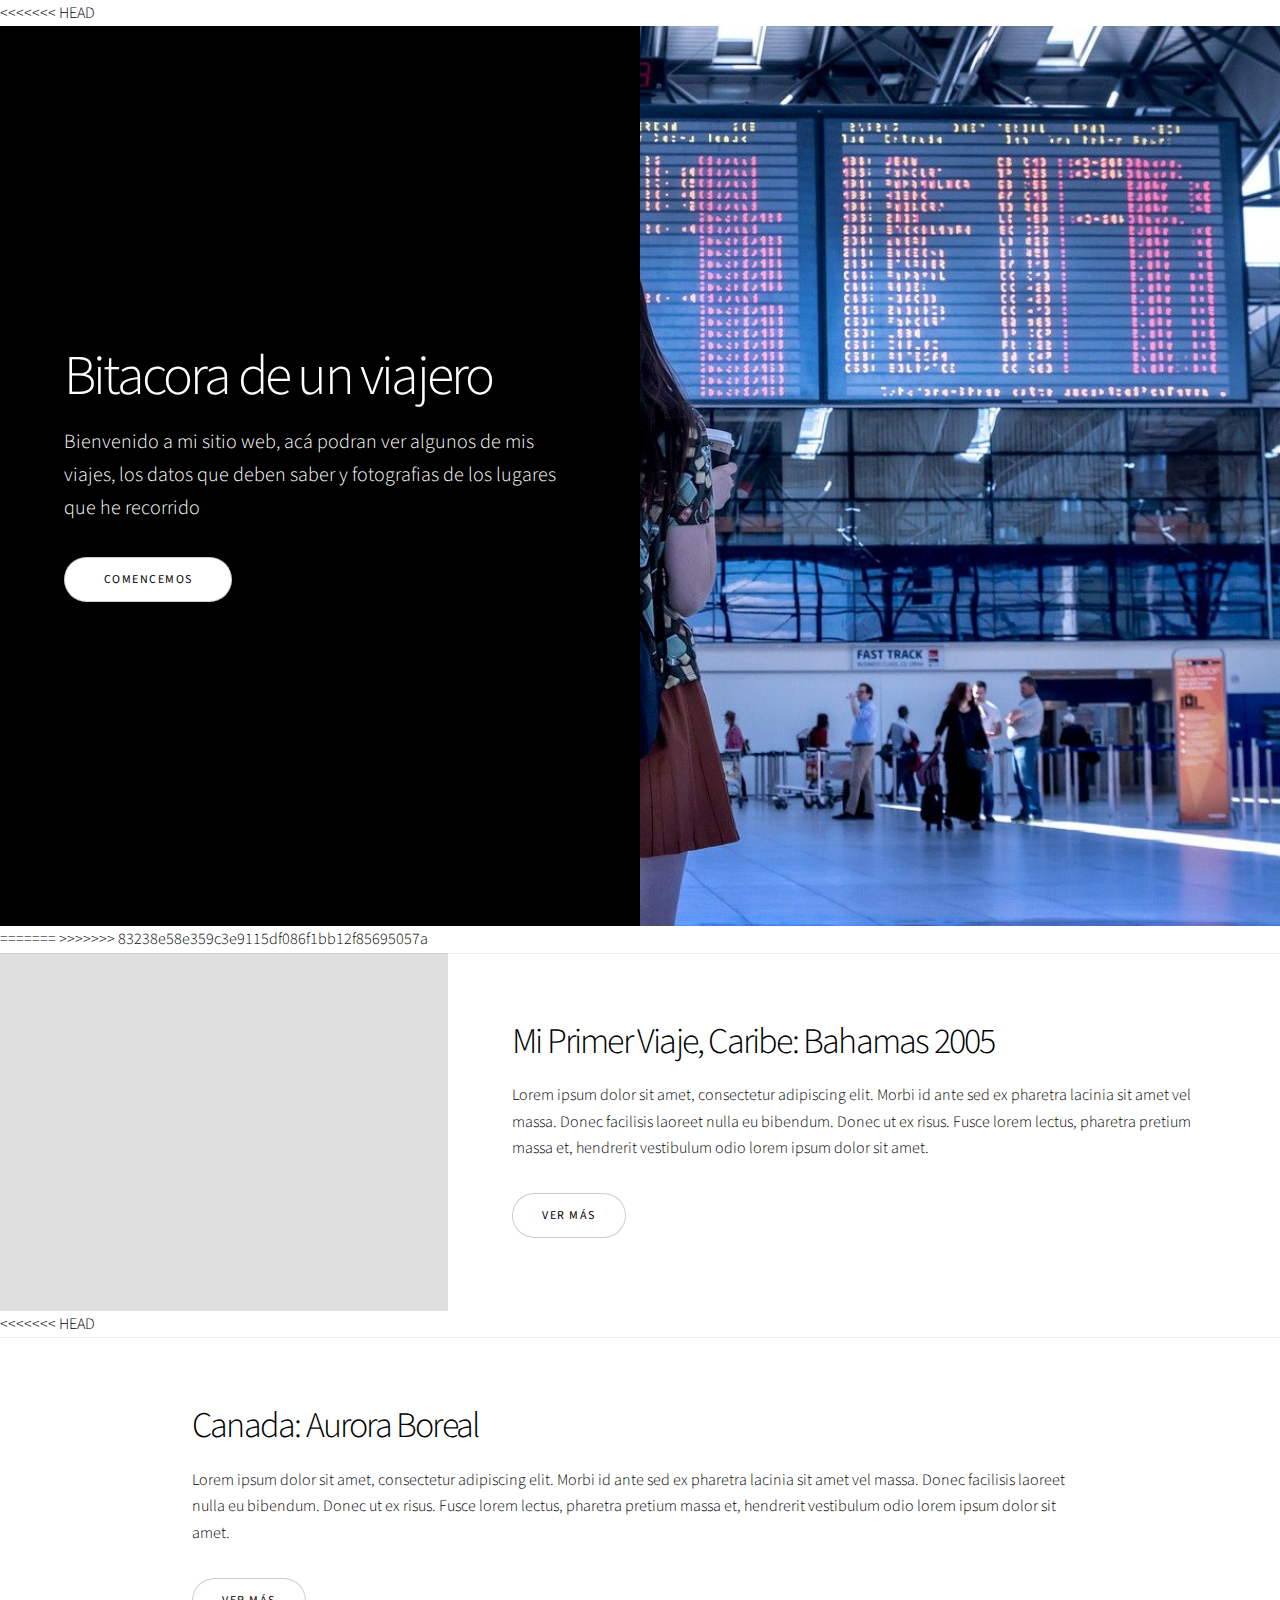
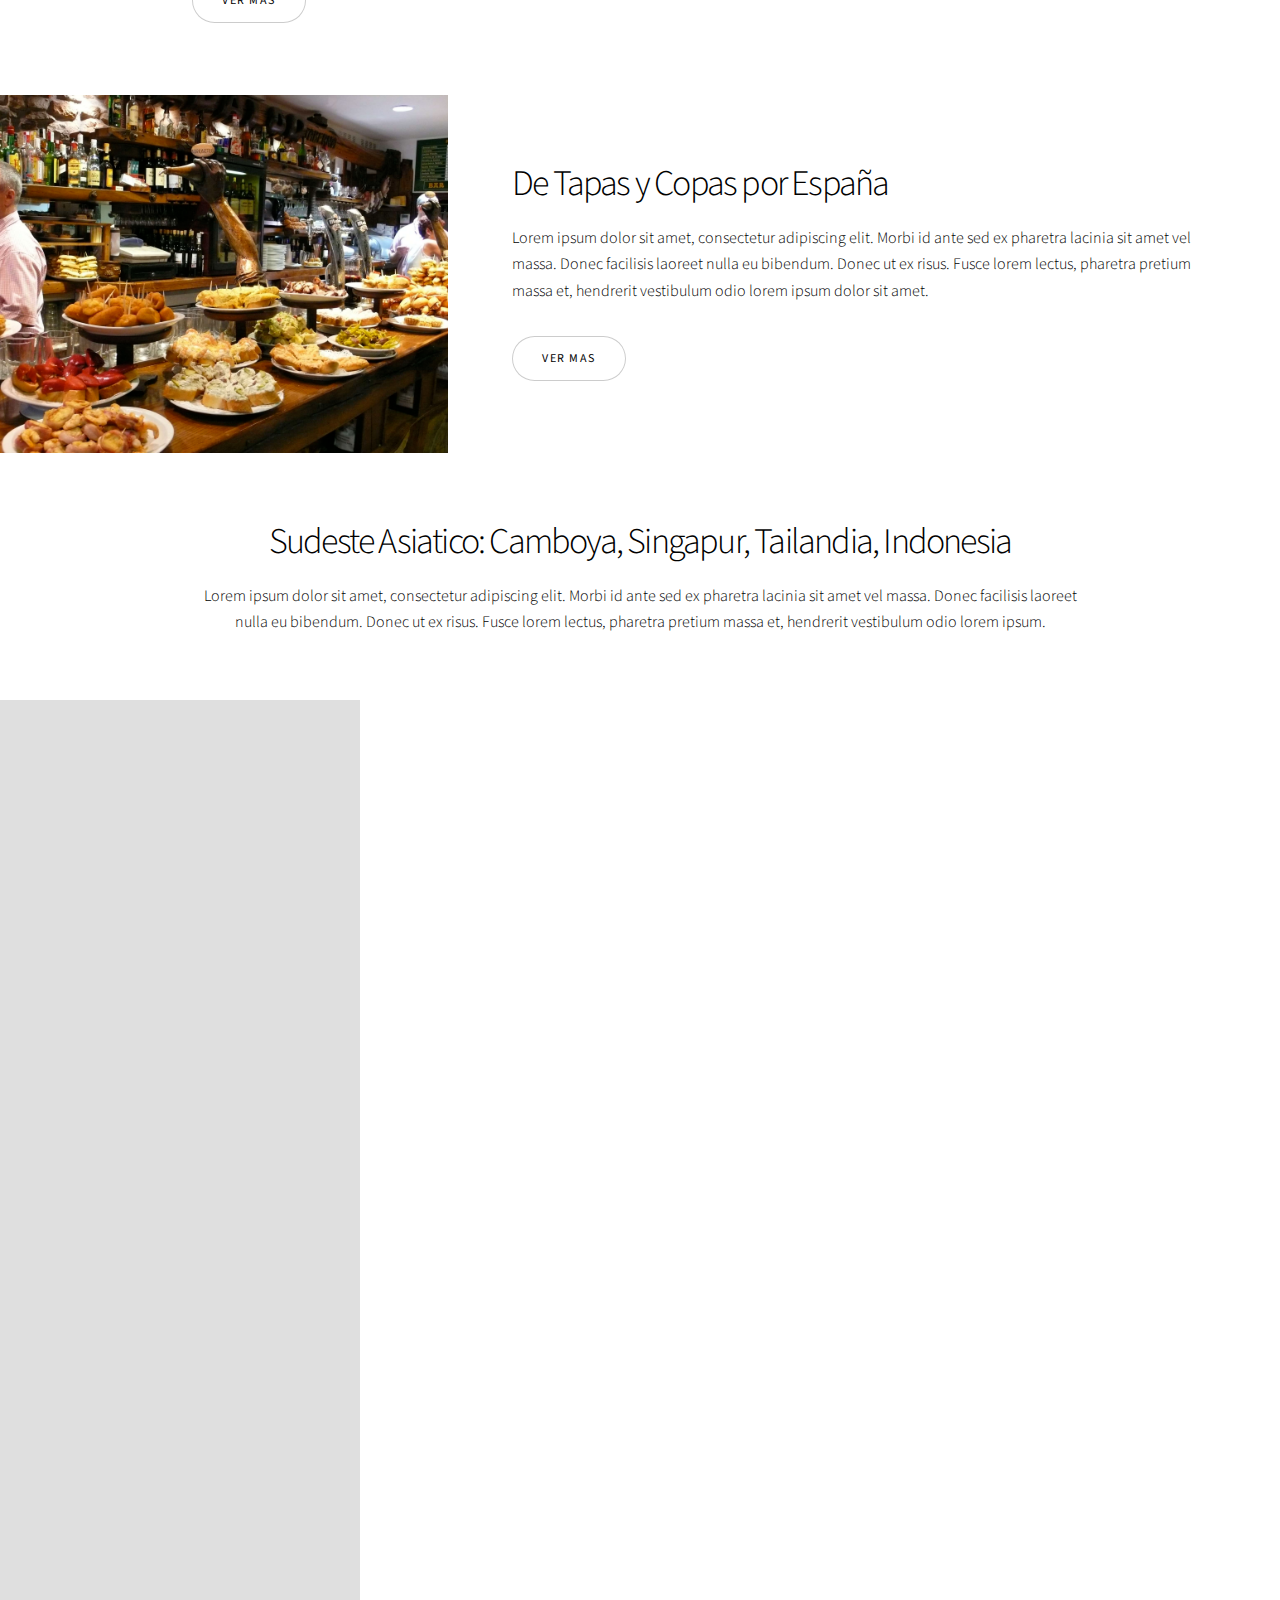
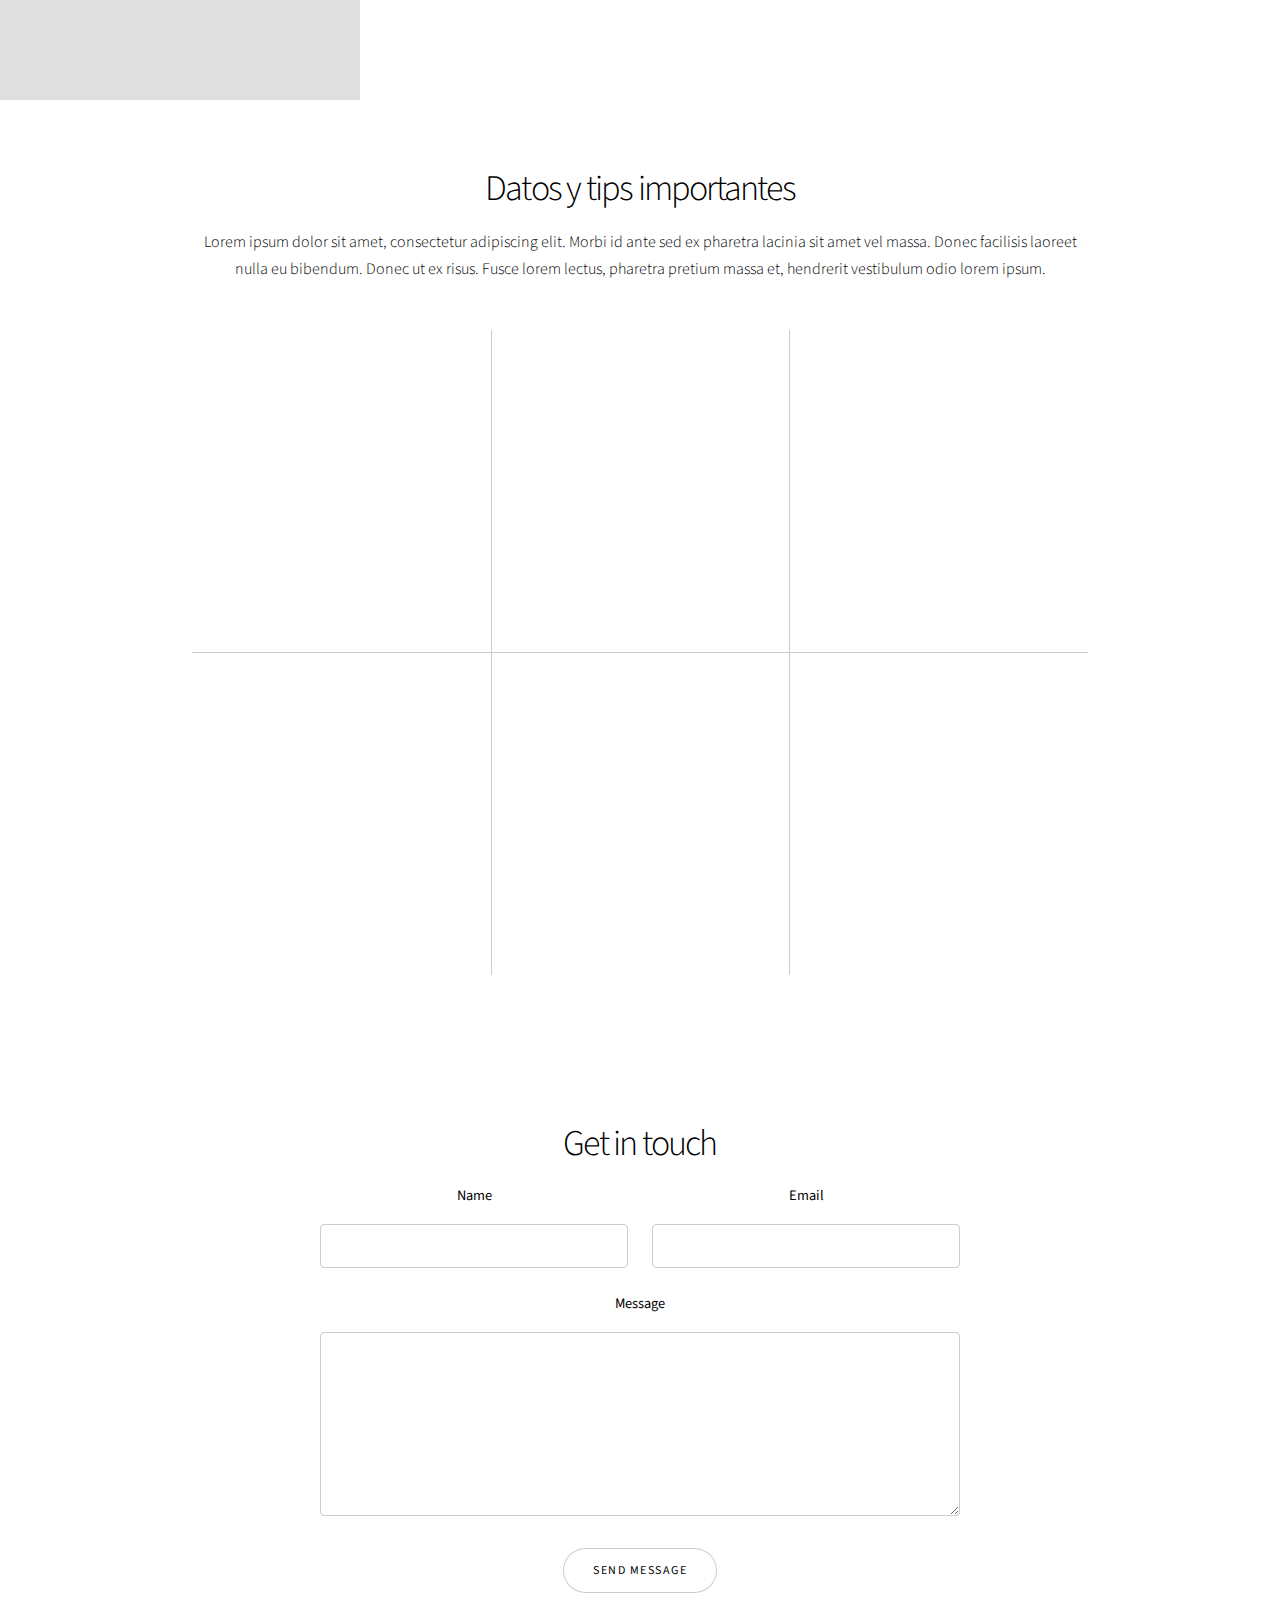
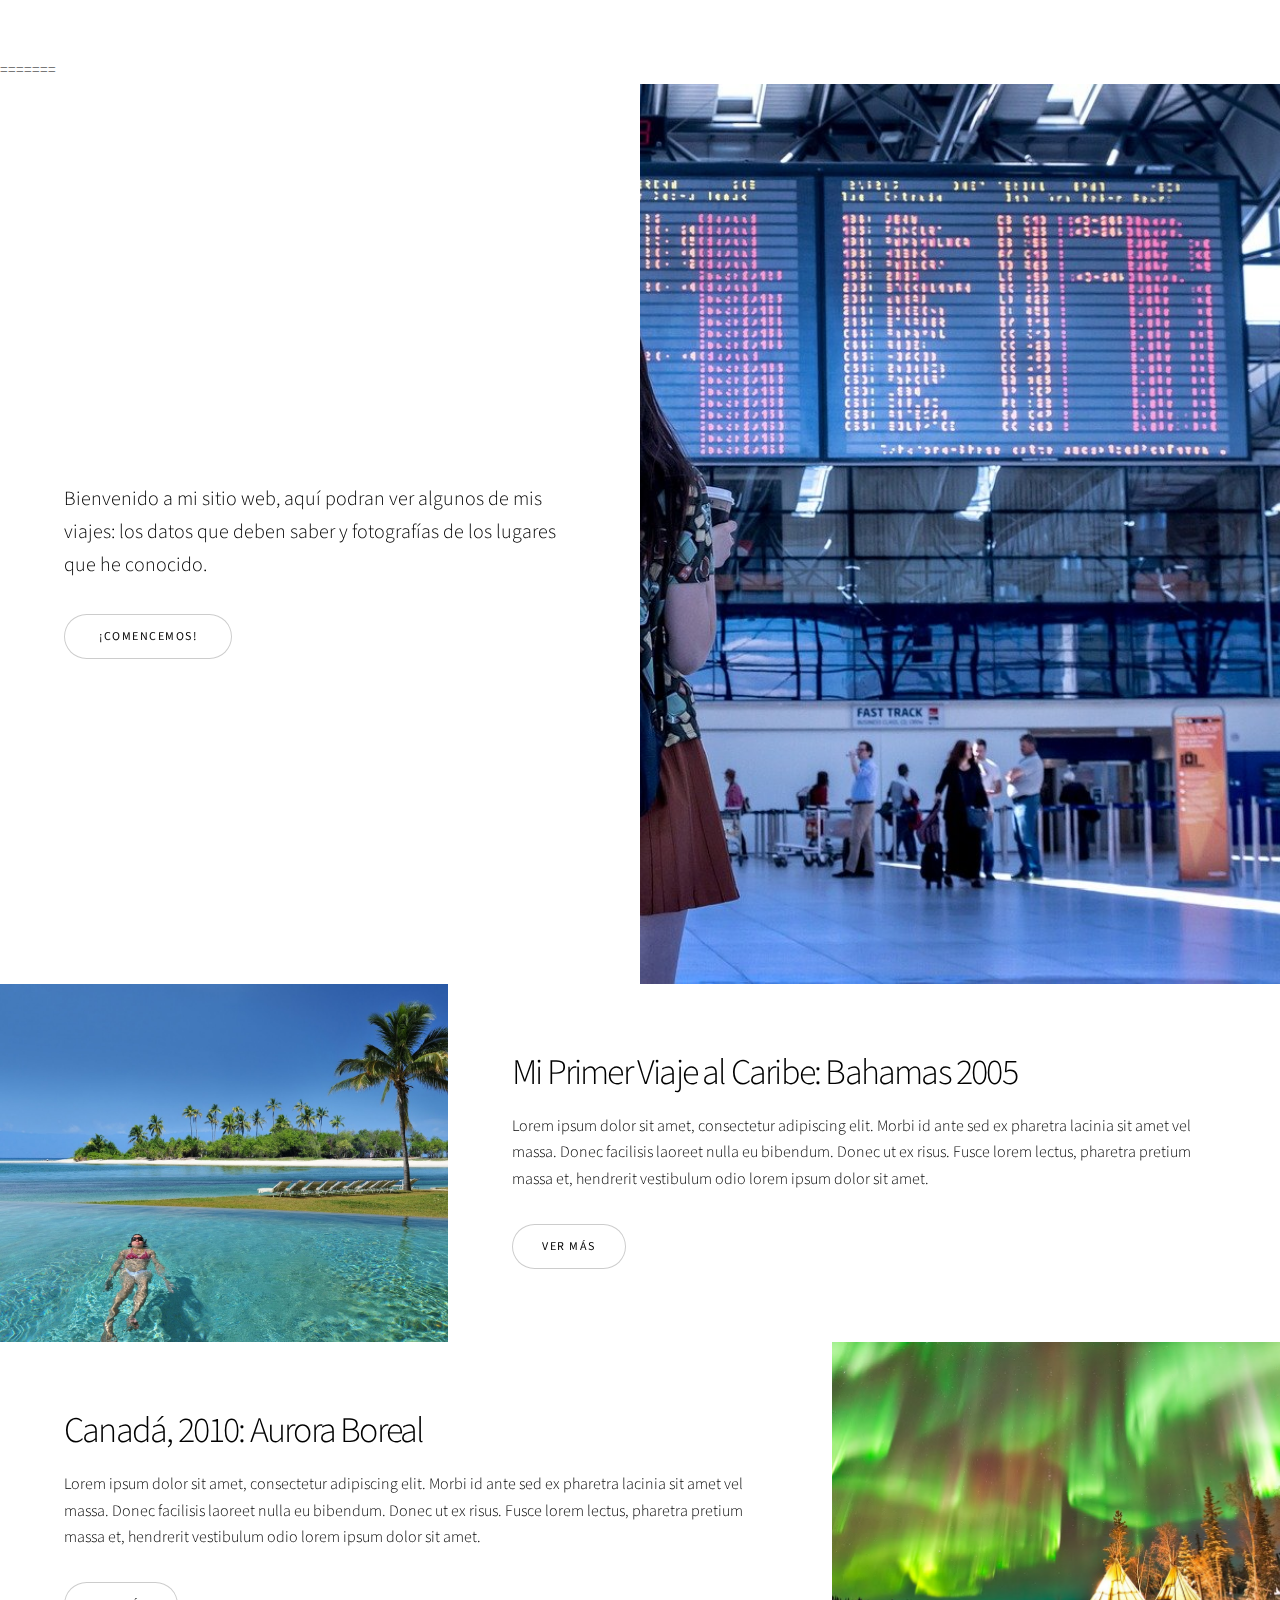
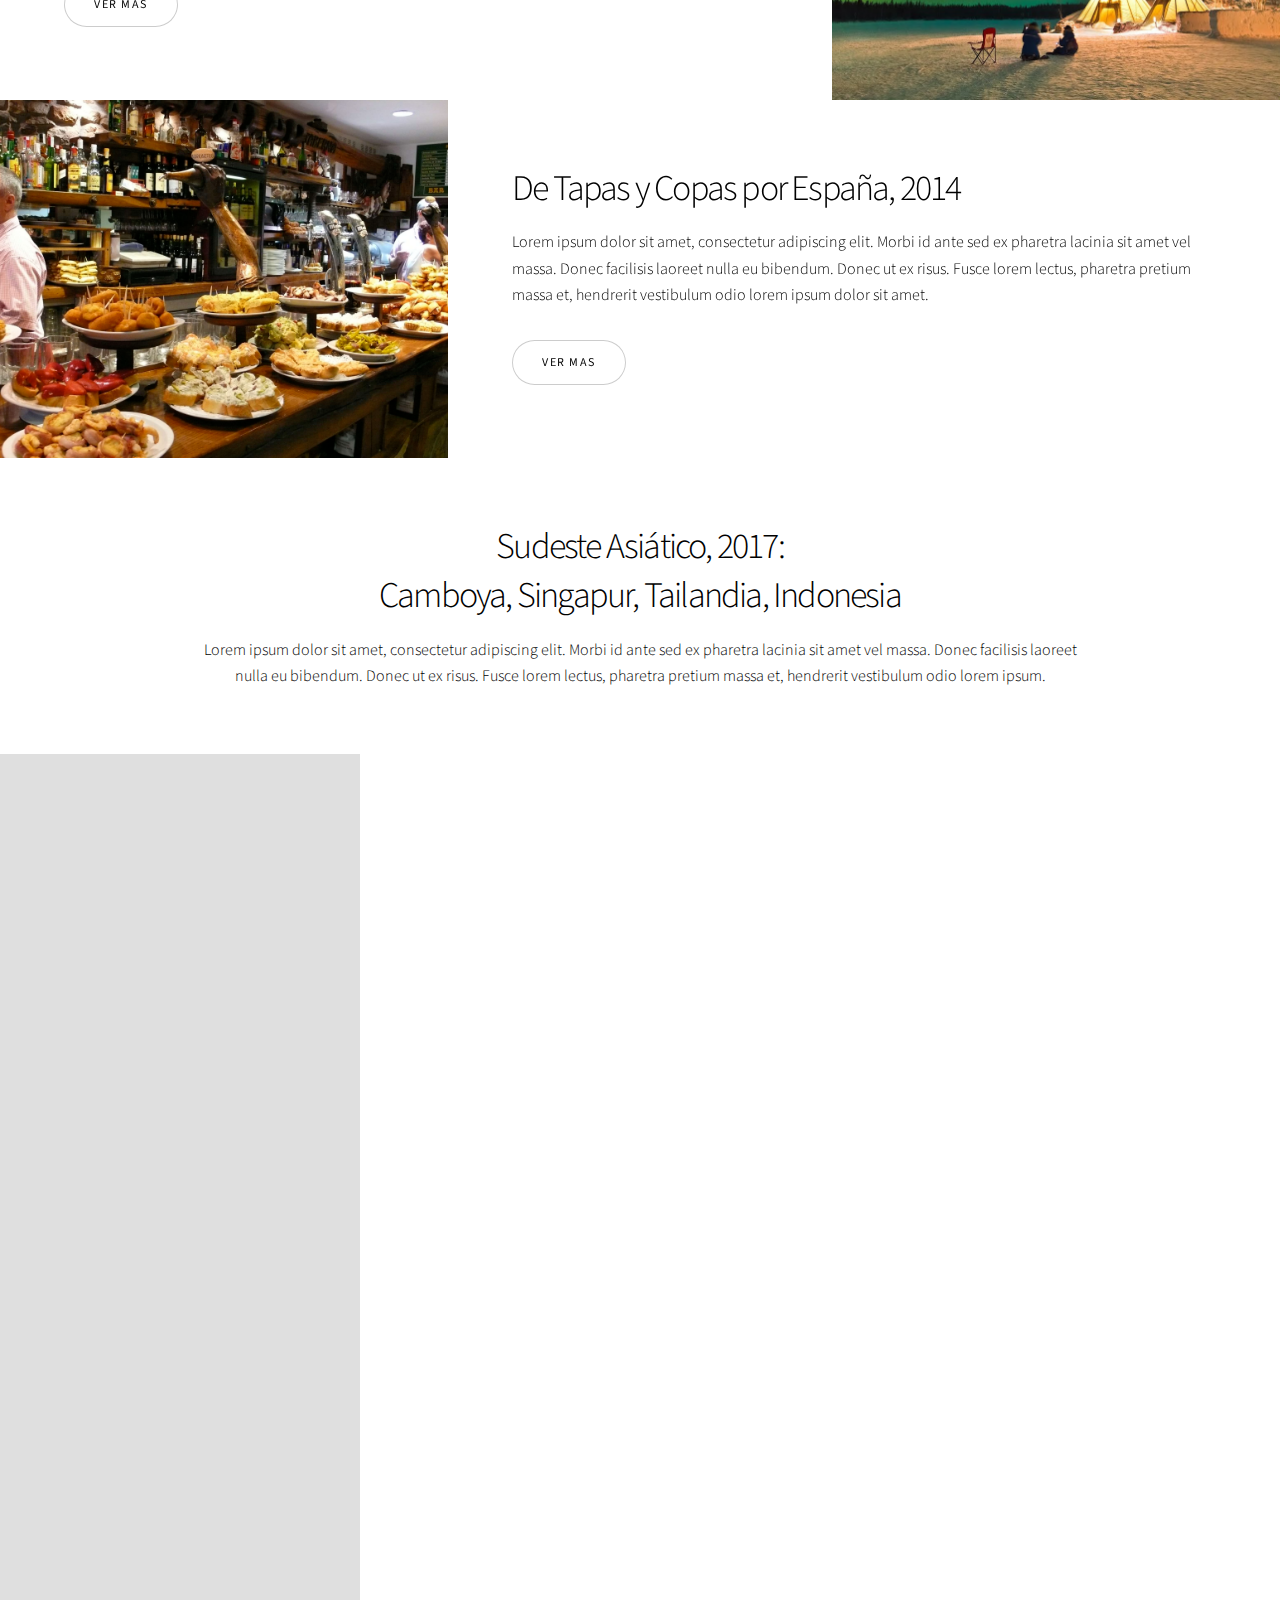
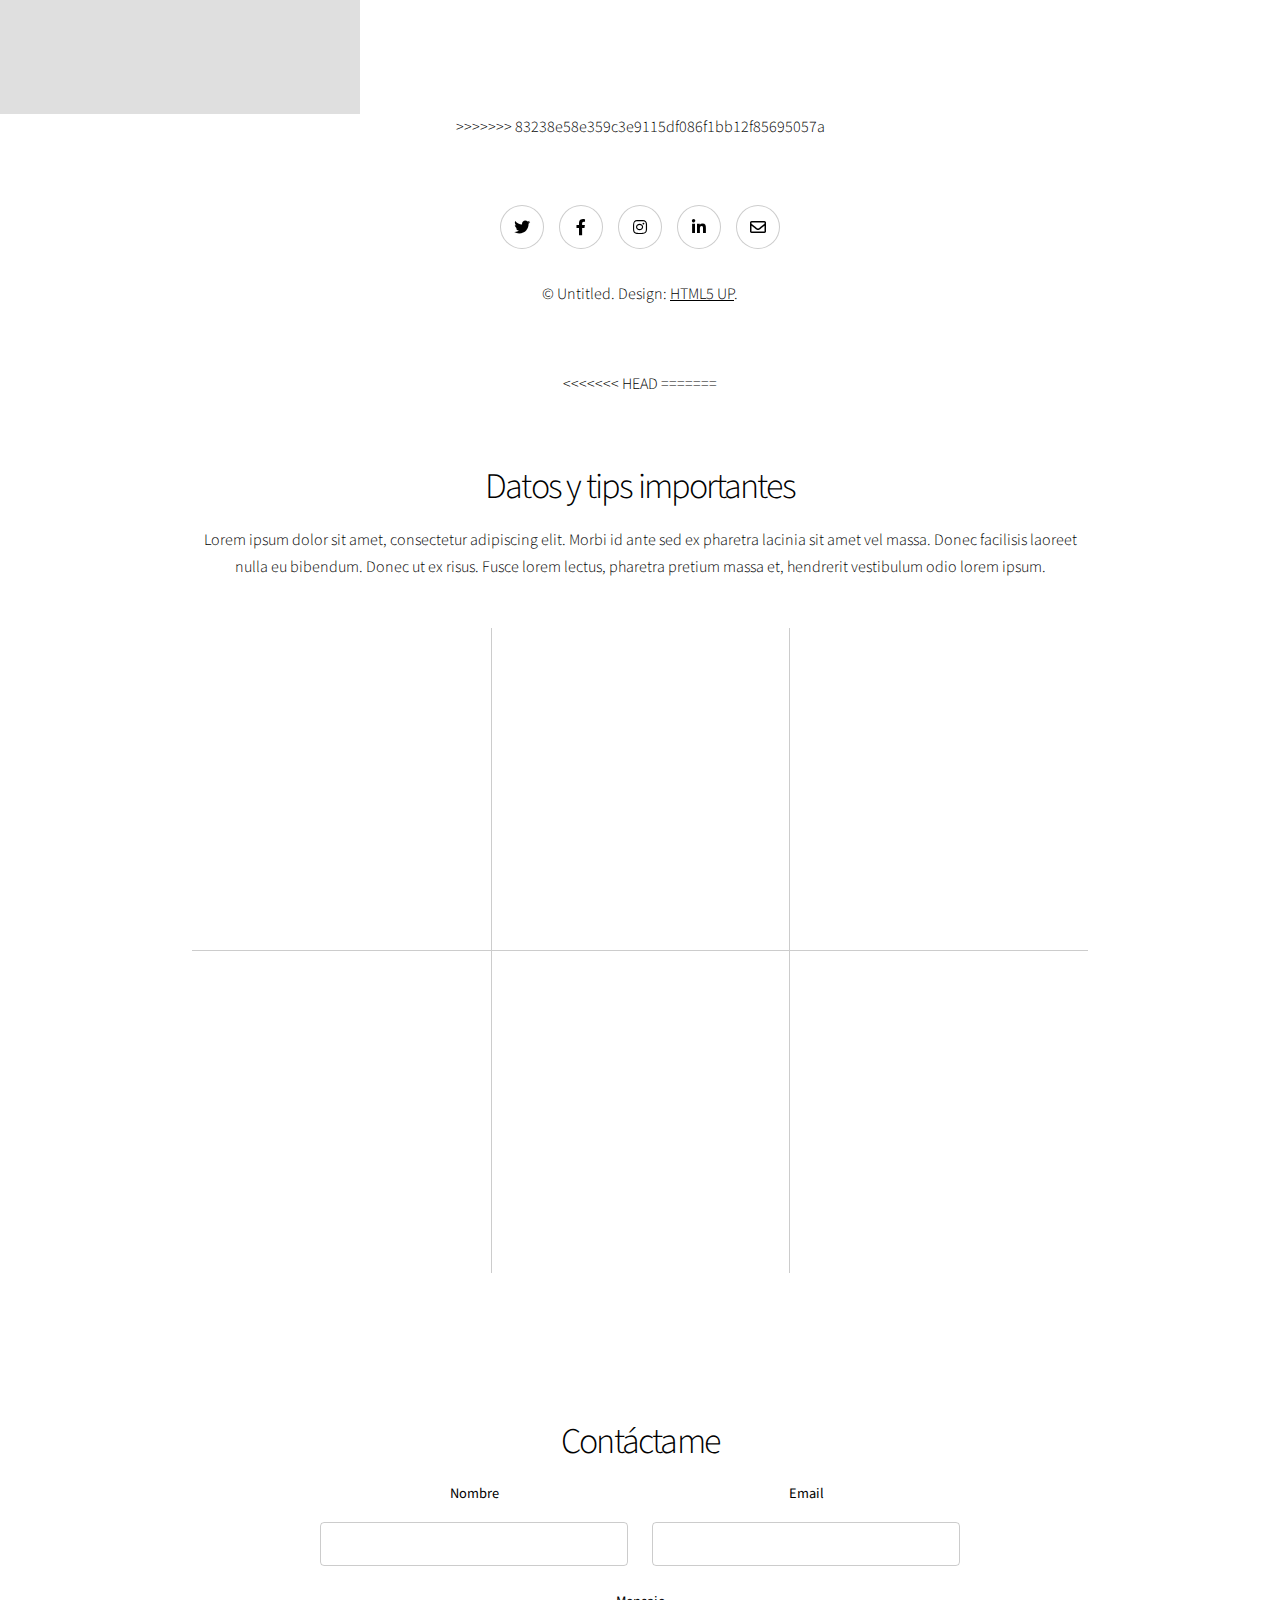
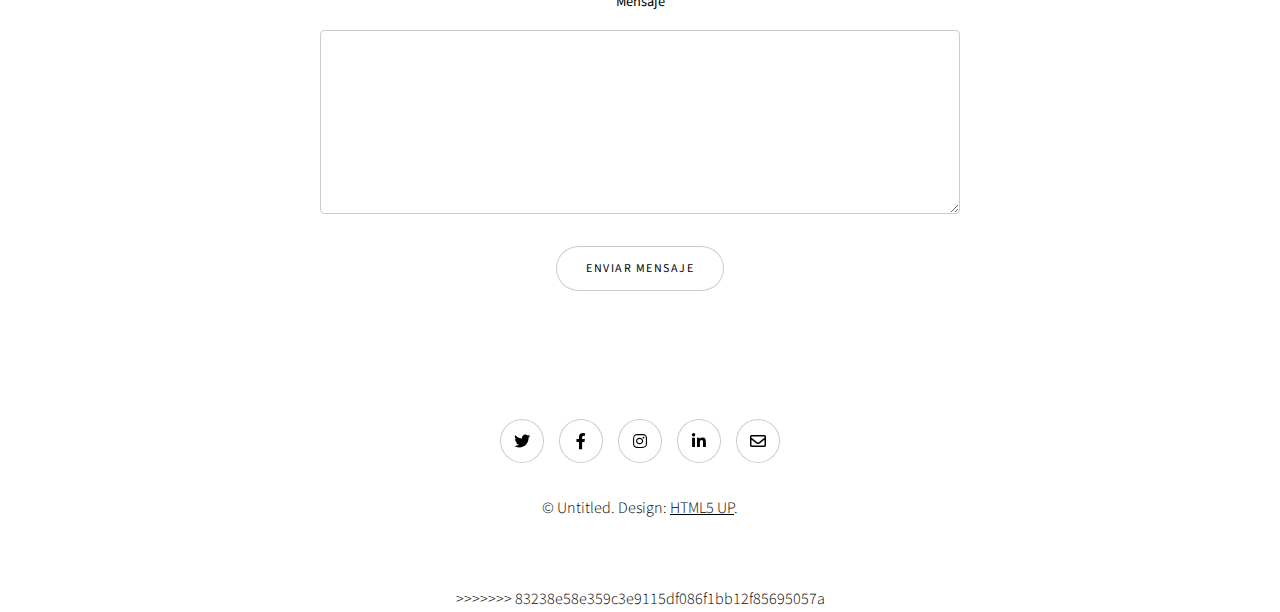
==== commit 208ca496: "'Test'" ====
--- a/index.html
+++ b/index.html
@@ -5,6 +5,7 @@
 	Free for personal and commercial use under the CCA 3.0 license (html5up.net/license)
 -->
 <html>
+<<<<<<< HEAD
   <head>
     <title>Portafolio</title>
     <meta charset="utf-8" />
@@ -52,6 +53,16 @@
           <img src="images/mujer_aeropuerto.jpg" alt="Mujer en el aeropuerto" />
         </div>
       </section>
+=======
+	<head>
+		<title>Bitácora de una viajera</title>
+		<meta charset="utf-8" />
+		<meta name="viewport" content="width=device-width, initial-scale=1, user-scalable=no" />
+		<link rel="stylesheet" href="assets/css/main.css" />
+		<noscript><link rel="stylesheet" href="assets/css/noscript.css" /></noscript>
+	</head>
+	<body class="is-preload">
+>>>>>>> 83238e58e359c3e9115df086f1bb12f85695057a
 
       <!-- Two -->
       <section
@@ -83,6 +94,7 @@
         </div>
       </section>
 
+<<<<<<< HEAD
       <!-- Three -->
       <section
         class="
@@ -317,6 +329,125 @@
           </form>
         </div>
       </section>
+=======
+				<!-- One -->
+					<section class="banner style1 orient-left content-align-left image-position-right fullscreen onload-image-fade-in onload-content-fade-right">
+						<div class="content">
+							<h1>Bitácora de una viajera</h1>
+							<p class="major">
+								Bienvenido a mi sitio web, aquí podran ver algunos de mis viajes: los datos que deben saber y fotografías de los lugares que he conocido.
+								</p>
+							<ul class="actions stacked">
+								<li><a href="#first" class="button big wide smooth-scroll-middle">¡Comencemos!</a></li>
+							</ul>
+						</div>
+						<div class="image">
+							<img src="images/mujer_aeropuerto.jpg" alt="Mujer en el aeropuerto" />
+						</div>
+					</section>
+
+				<!-- Two -->
+					<section class="spotlight style1 orient-right content-align-left image-position-center onscroll-image-fade-in" id="first">
+						<div class="content">
+							<h2>Mi Primer Viaje al Caribe: Bahamas 2005</h2>
+							<p>Lorem ipsum dolor sit amet, consectetur adipiscing elit. Morbi id ante sed ex pharetra lacinia sit amet vel massa. Donec facilisis laoreet nulla eu bibendum. Donec ut ex risus. Fusce lorem lectus, pharetra pretium massa et, hendrerit vestibulum odio lorem ipsum dolor sit amet.</p>
+							<ul class="actions stacked">
+								<li><a href="#" class="button">Ver más</a></li>
+							</ul>
+						</div>
+						<div class="image">
+							<img src="images/mujer_bahamas.jpg" alt="Mujer en Bahamas" />
+						</div>
+					</section>
+
+				<!-- Three -->
+					<section class="spotlight style1 orient-left content-align-left image-position-center onscroll-image-fade-in">
+						<div class="content">
+							<h2>Canadá, 2010: Aurora Boreal</h2>
+							<p>Lorem ipsum dolor sit amet, consectetur adipiscing elit. Morbi id ante sed ex pharetra lacinia sit amet vel massa. Donec facilisis laoreet nulla eu bibendum. Donec ut ex risus. Fusce lorem lectus, pharetra pretium massa et, hendrerit vestibulum odio lorem ipsum dolor sit amet.</p>
+							<ul class="actions stacked">
+								<li><a href="#" class="button">Ver más</a></li>
+							</ul>
+						</div>
+						<div class="image">
+							<img src="images/canada_aurora.jpg" alt="Auroras boreales en Canadá" />
+						</div>
+					</section>
+
+				<!-- Four -->
+					<section class="spotlight style1 orient-right content-align-left image-position-center onscroll-image-fade-in">
+						<div class="content">
+							<h2>De Tapas y Copas por España, 2014</h2>
+							<p>Lorem ipsum dolor sit amet, consectetur adipiscing elit. Morbi id ante sed ex pharetra lacinia sit amet vel massa. Donec facilisis laoreet nulla eu bibendum. Donec ut ex risus. Fusce lorem lectus, pharetra pretium massa et, hendrerit vestibulum odio lorem ipsum dolor sit amet.</p>
+							<ul class="actions stacked">
+								<li><a href="#" class="button">Ver mas</a></li>
+							</ul>
+						</div>
+						<div class="image">
+							<img src="images/espania_tapas.jpg" alt="Tapas en España" />
+						</div>
+					</section>
+
+				<!-- Five -->
+					<section class="wrapper style1 align-center">
+						<div class="inner">
+							<h2>Sudeste Asiático, 2017: <br> Camboya, Singapur, Tailandia, Indonesia</h2>
+							<p>Lorem ipsum dolor sit amet, consectetur adipiscing elit. Morbi id ante sed ex pharetra lacinia sit amet vel massa. Donec facilisis laoreet nulla eu bibendum. Donec ut ex risus. Fusce lorem lectus, pharetra pretium massa et, hendrerit vestibulum odio lorem ipsum.</p>
+						</div>
+
+						<!-- Gallery -->
+							<div class="gallery style2 medium lightbox onscroll-fade-in">
+								<article>
+									<a href="images/cambodia.jpg" class="image">
+										<img src="images/cambodia.jpg" alt="Camboya" />
+									</a>
+									<div class="caption">
+										<h3>Camboya</h3>
+										<p>Lorem ipsum dolor amet, consectetur magna etiam elit. Etiam sed ultrices.</p>
+										<ul class="actions fixed">
+											<li><span class="button small">Zoom in</span></li>
+										</ul>
+									</div>
+								</article>
+								<article>
+									<a href="images/indonesia.jpg" class="image">
+										<img src="images/indonesia.jpg" alt="Indonesia" />
+									</a>
+									<div class="caption">
+										<h3>Indonesia</h3>
+										<p>Lorem ipsum dolor amet, consectetur magna etiam elit. Etiam sed ultrices.</p>
+										<ul class="actions fixed">
+											<li><span class="button small">Zoom in</span></li>
+										</ul>
+									</div>
+								</article>
+								<article>
+									<a href="images/singapur.jpg" class="image">
+										<img src="images/singapur.jpg" alt="Singapur" />
+									</a>
+									<div class="caption">
+										<h3>Singapur</h3>
+										<p>Lorem ipsum dolor amet, consectetur magna etiam elit. Etiam sed ultrices.</p>
+										<ul class="actions fixed">
+											<li><span class="button small">Zoom in</span></li>
+										</ul>
+									</div>
+								</article>
+								<article>
+									<a href="images/tailandia.jpg" class="image">
+										<img src="images/tailandia.jpg" alt="Tailandia" />
+									</a>
+									<div class="caption">
+										<h3>Tailandia</h3>
+										<p>Lorem ipsum dolor amet, consectetur magna etiam elit. Etiam sed ultrices.</p>
+										<ul class="actions fixed">
+											<li><span class="button small">Zoom in</span></li>
+										</ul>
+									</div>
+								</article>
+								
+							</div>
+>>>>>>> 83238e58e359c3e9115df086f1bb12f85695057a
 
       <!-- Footer -->
       <footer class="wrapper style1 align-center">
@@ -355,6 +486,7 @@
       </footer>
     </div>
 
+<<<<<<< HEAD
     <!-- Scripts -->
     <script src="assets/js/jquery.min.js"></script>
     <script src="assets/js/jquery.scrollex.min.js"></script>
@@ -365,3 +497,100 @@
     <script src="assets/js/main.js"></script>
   </body>
 </html>
+=======
+				<!-- Six -->
+					<section class="wrapper style1 align-center">
+						<div class="inner">
+							<h2>Datos y tips importantes</h2>
+							<p>Lorem ipsum dolor sit amet, consectetur adipiscing elit. Morbi id ante sed ex pharetra lacinia sit amet vel massa. Donec facilisis laoreet nulla eu bibendum. Donec ut ex risus. Fusce lorem lectus, pharetra pretium massa et, hendrerit vestibulum odio lorem ipsum.</p>
+							<div class="items style1 medium onscroll-fade-in">
+								<section>
+									<span class="icon solid style2 major fa fa-shopping-cart"></span>
+									<h3>Comidas</h3>
+									<p>Lorem ipsum dolor sit amet, consectetur adipiscing elit. Morbi dui turpis, cursus eget orci amet aliquam congue semper. Etiam eget ultrices risus nec tempor elit.</p>
+								</section>
+								<section>
+									<span class="icon solid style2 major fa-bed"></span>
+									<h3>Alojamiento</h3>
+									<p>Lorem ipsum dolor sit amet, consectetur adipiscing elit. Morbi dui turpis, cursus eget orci amet aliquam congue semper. Etiam eget ultrices risus nec tempor elit.</p>
+								</section>
+								<section>
+									<span class="icon solid style2 major fa-taxi"></span>
+									<h3>Transporte</h3>
+									<p>Lorem ipsum dolor sit amet, consectetur adipiscing elit. Morbi dui turpis, cursus eget orci amet aliquam congue semper. Etiam eget ultrices risus nec tempor elit.</p>
+								</section>
+								<section>
+									<span class="icon solid style2 major fa-map-marker"></span>
+									<h3>Lugares de interés</h3>
+									<p>Lorem ipsum dolor sit amet, consectetur adipiscing elit. Morbi dui turpis, cursus eget orci amet aliquam congue semper. Etiam eget ultrices risus nec tempor elit.</p>
+								</section>
+								<section>
+									<span class="icon solid style2 major fa-shopping-bag"></span>
+									<h3>Dónde comprar</h3>
+									<p>Lorem ipsum dolor sit amet, consectetur adipiscing elit. Morbi dui turpis, cursus eget orci amet aliquam congue semper. Etiam eget ultrices risus nec tempor elit.</p>
+								</section>
+								<section>
+									<span class="icon solid style2 major fa-gem"></span>
+									<h3>Dónde cambiar dólares</h3>
+									<p>Lorem ipsum dolor sit amet, consectetur adipiscing elit. Morbi dui turpis, cursus eget orci amet aliquam congue semper. Etiam eget ultrices risus nec tempor elit.</p>
+								</section>
+															
+							</div>
+						</div>
+					</section>
+
+				<!-- Seven -->
+					<section class="wrapper style1 align-center">
+						<div class="inner medium">
+							<h2>Contáctame</h2>
+							<form method="post" action="#">
+								<div class="fields">
+									<div class="field half">
+										<label for="name">Nombre</label>
+										<input type="text" name="name" id="name" value="" />
+									</div>
+									<div class="field half">
+										<label for="email">Email</label>
+										<input type="email" name="email" id="email" value="" />
+									</div>
+									<div class="field">
+										<label for="message">Mensaje</label>
+										<textarea name="message" id="message" rows="6"></textarea>
+									</div>
+								</div>
+								<ul class="actions special">
+									<li><input type="submit" name="submit" id="submit" value="Enviar mensaje" /></li>
+								</ul>
+							</form>
+
+						</div>
+					</section>
+
+				<!-- Footer -->
+					<footer class="wrapper style1 align-center">
+						<div class="inner">
+							<ul class="icons">
+								<li><a href="#" class="icon brands style2 fa-twitter"><span class="label">Twitter</span></a></li>
+								<li><a href="#" class="icon brands style2 fa-facebook-f"><span class="label">Facebook</span></a></li>
+								<li><a href="#" class="icon brands style2 fa-instagram"><span class="label">Instagram</span></a></li>
+								<li><a href="#" class="icon brands style2 fa-linkedin-in"><span class="label">LinkedIn</span></a></li>
+								<li><a href="#" class="icon style2 fa-envelope"><span class="label">Email</span></a></li>
+							</ul>
+							<p>&copy; Untitled. Design: <a href="https://html5up.net">HTML5 UP</a>.</p>
+						</div>
+					</footer>
+
+			</div>
+
+		<!-- Scripts -->
+			<script src="assets/js/jquery.min.js"></script>
+			<script src="assets/js/jquery.scrollex.min.js"></script>
+			<script src="assets/js/jquery.scrolly.min.js"></script>
+			<script src="assets/js/browser.min.js"></script>
+			<script src="assets/js/breakpoints.min.js"></script>
+			<script src="assets/js/util.js"></script>
+			<script src="assets/js/main.js"></script>
+
+	</body>
+</html>
+>>>>>>> 83238e58e359c3e9115df086f1bb12f85695057a
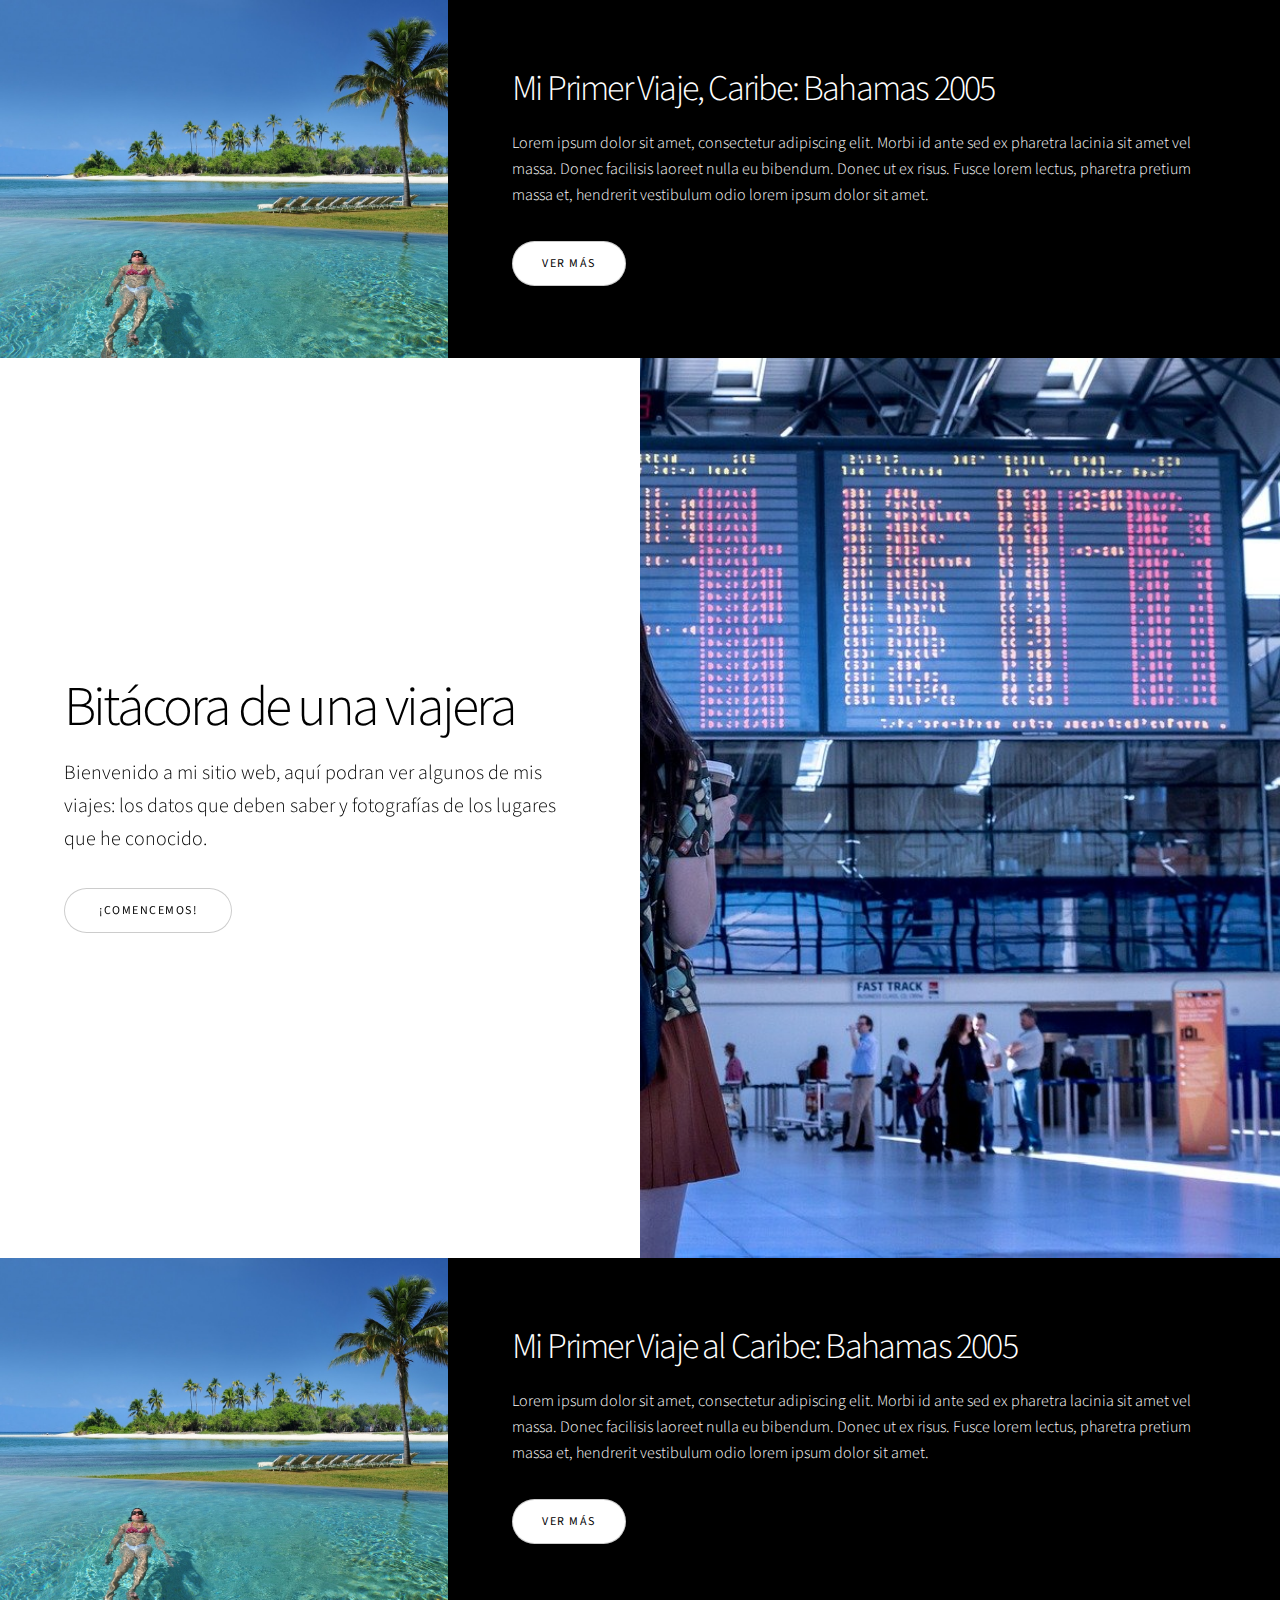
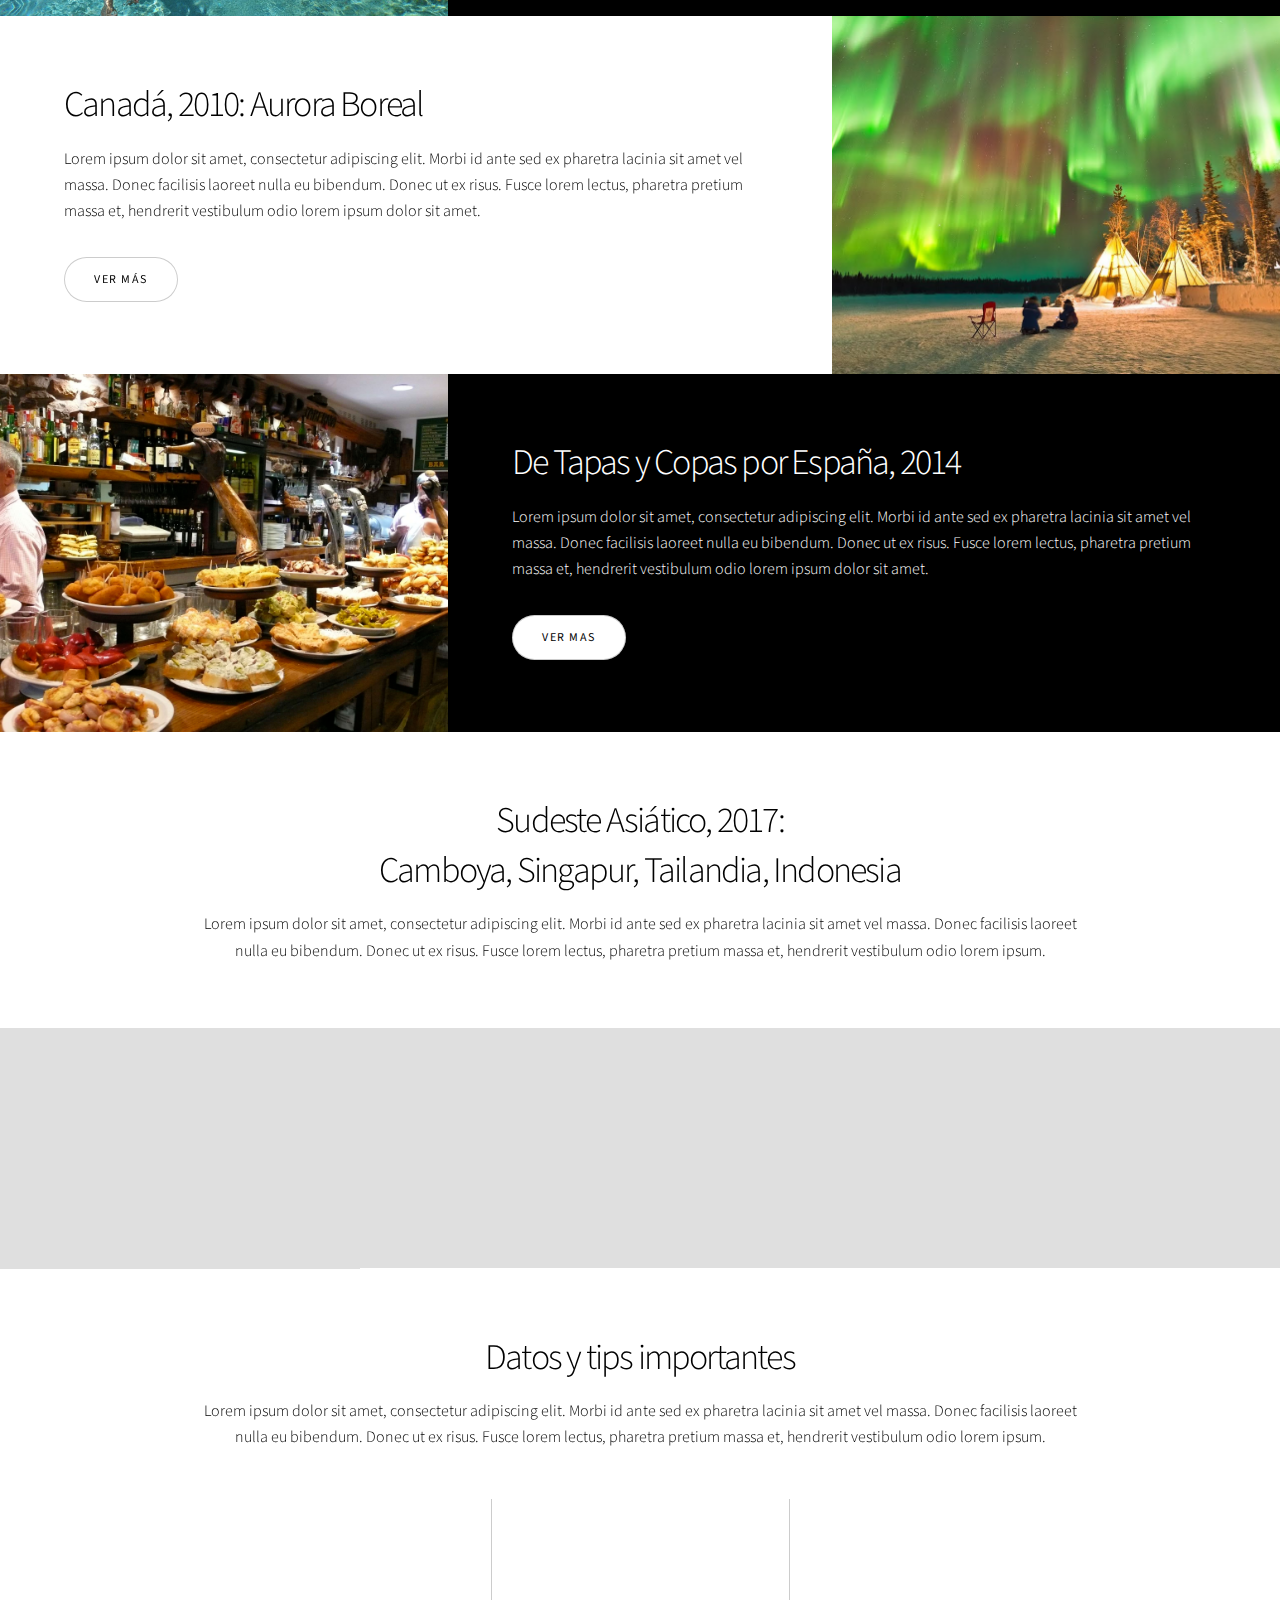
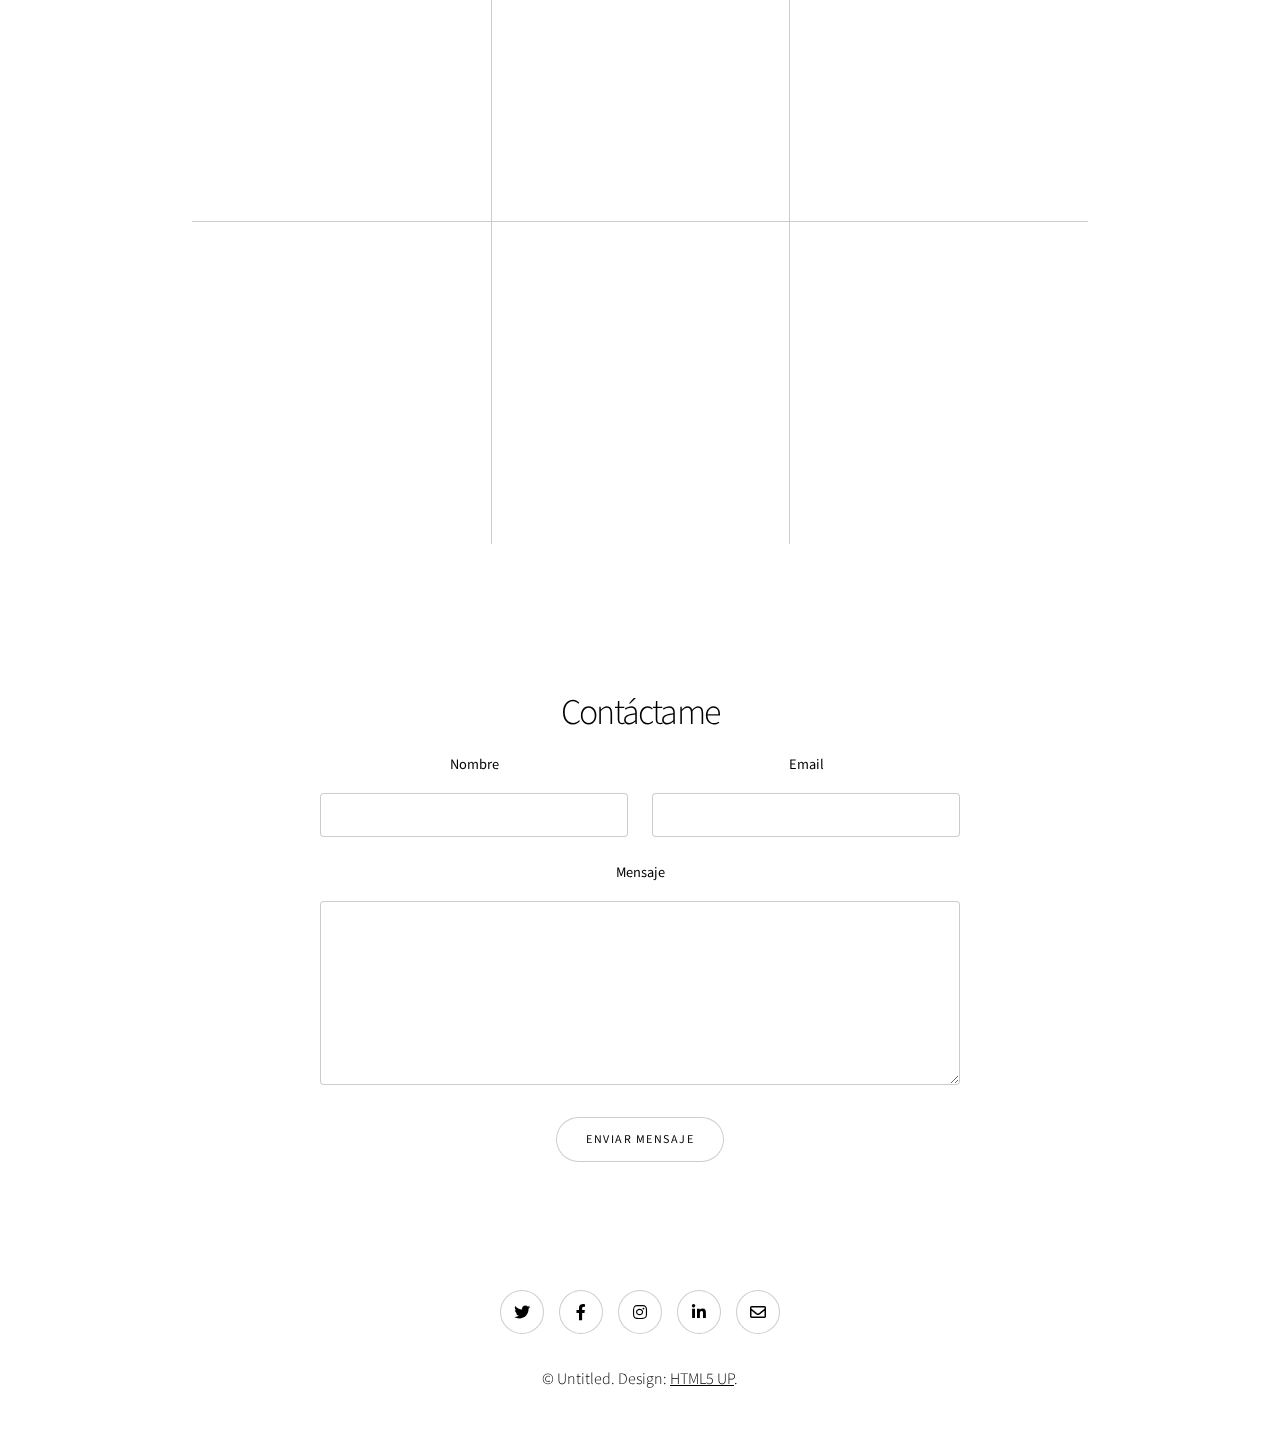
==== commit 4c2103e4: "Backgrounds Added" ====
--- a/index.html
+++ b/index.html
@@ -5,55 +5,6 @@
 	Free for personal and commercial use under the CCA 3.0 license (html5up.net/license)
 -->
 <html>
-<<<<<<< HEAD
-  <head>
-    <title>Portafolio</title>
-    <meta charset="utf-8" />
-    <meta
-      name="viewport"
-      content="width=device-width, initial-scale=1, user-scalable=no"
-    />
-    <link rel="stylesheet" href="assets/css/main.css" />
-    <link rel="stylesheet" href="assets/css/ownStyles.css" />
-    <noscript
-      ><link rel="stylesheet" href="assets/css/noscript.css"
-    /></noscript>
-  </head>
-  <body class="is-preload">
-    <!-- Wrapper -->
-    <div id="wrapper" class="divided">
-      <!-- One -->
-      <section
-        id="primeraSeccion"
-        class="
-          banner
-          style1
-          orient-left
-          content-align-left
-          image-position-right
-          fullscreen
-          onload-image-fade-in onload-content-fade-right
-        "
-      >
-        <div class="content">
-          <h1>Bitacora de un viajero</h1>
-          <p class="major">
-            Bienvenido a mi sitio web, acá podran ver algunos de mis viajes, los
-            datos que deben saber y fotografias de los lugares que he recorrido
-          </p>
-          <ul class="actions stacked">
-            <li>
-              <a href="#first" class="button big wide smooth-scroll-middle"
-                >Comencemos</a
-              >
-            </li>
-          </ul>
-        </div>
-        <div class="image">
-          <img src="images/mujer_aeropuerto.jpg" alt="Mujer en el aeropuerto" />
-        </div>
-      </section>
-=======
 	<head>
 		<title>Bitácora de una viajera</title>
 		<meta charset="utf-8" />
@@ -62,7 +13,6 @@
 		<noscript><link rel="stylesheet" href="assets/css/noscript.css" /></noscript>
 	</head>
 	<body class="is-preload">
->>>>>>> 83238e58e359c3e9115df086f1bb12f85695057a
 
       <!-- Two -->
       <section
@@ -76,8 +26,8 @@
         "
         id="first"
       >
-        <div class="content">
-          <h2>Mi Primer Viaje, Caribe: Bahamas 2005</h2>
+        <div class="content blackItem">
+          <h2 class="blackItem">Mi Primer Viaje, Caribe: Bahamas 2005</h2>
           <p>
             Lorem ipsum dolor sit amet, consectetur adipiscing elit. Morbi id
             ante sed ex pharetra lacinia sit amet vel massa. Donec facilisis
@@ -86,7 +36,7 @@
             dolor sit amet.
           </p>
           <ul class="actions stacked">
-            <li><a href="#" class="button">Ver más</a></li>
+            <li><a href="#" class="button backgroundWhite">Ver más</a></li>
           </ul>
         </div>
         <div class="image">
@@ -94,242 +44,6 @@
         </div>
       </section>
 
-<<<<<<< HEAD
-      <!-- Three -->
-      <section
-        class="
-          spotlight
-          style1
-          orient-left
-          content-align-left
-          image-position-center
-          onscroll-image-fade-in
-        "
-      >
-        <div class="content">
-          <h2>Canada: Aurora Boreal</h2>
-          <p>
-            Lorem ipsum dolor sit amet, consectetur adipiscing elit. Morbi id
-            ante sed ex pharetra lacinia sit amet vel massa. Donec facilisis
-            laoreet nulla eu bibendum. Donec ut ex risus. Fusce lorem lectus,
-            pharetra pretium massa et, hendrerit vestibulum odio lorem ipsum
-            dolor sit amet.
-          </p>
-          <ul class="actions stacked">
-            <li><a href="#" class="button">Ver más</a></li>
-          </ul>
-        </div>
-        </div>
-      </section>
-
-      <!-- Four -->
-      <section
-        class="
-          spotlight
-          style1
-          orient-right
-          content-align-left
-          image-position-center
-          onscroll-image-fade-in
-        "
-      >
-        <div class="content">
-          <h2>De Tapas y Copas por España</h2>
-          <p>
-            Lorem ipsum dolor sit amet, consectetur adipiscing elit. Morbi id
-            ante sed ex pharetra lacinia sit amet vel massa. Donec facilisis
-            laoreet nulla eu bibendum. Donec ut ex risus. Fusce lorem lectus,
-            pharetra pretium massa et, hendrerit vestibulum odio lorem ipsum
-            dolor sit amet.
-          </p>
-          <ul class="actions stacked">
-            <li><a href="#" class="button">Ver mas</a></li>
-          </ul>
-        </div>
-        <div class="image">
-          <img src="images/espania_tapas.jpg" alt="Tapas en España" />
-        </div>
-      </section>
-
-      <!-- Five -->
-      <section class="wrapper style1 align-center">
-        <div class="inner">
-          <h2>Sudeste Asiatico: Camboya, Singapur, Tailandia, Indonesia</h2>
-          <p>
-            Lorem ipsum dolor sit amet, consectetur adipiscing elit. Morbi id
-            ante sed ex pharetra lacinia sit amet vel massa. Donec facilisis
-            laoreet nulla eu bibendum. Donec ut ex risus. Fusce lorem lectus,
-            pharetra pretium massa et, hendrerit vestibulum odio lorem ipsum.
-          </p>
-        </div>
-
-        <!-- Gallery -->
-        <div class="gallery style2 medium lightbox onscroll-fade-in">
-          <article>
-            <a href="images/cambodia.jpg" class="image">
-              <img src="images/gallery/thumbs/01.jpg" alt="" />
-            </a>
-            <div class="caption">
-              <h3>Ipsum Dolor</h3>
-              <p>
-                Lorem ipsum dolor amet, consectetur magna etiam elit. Etiam sed
-                ultrices.
-              </p>
-              <ul class="actions fixed">
-                <li><span class="button small">Details</span></li>
-              </ul>
-            </div>
-          </article>
-          <article>
-            <a href="images/gallery/fulls/02.jpg" class="image">
-              <img src="images/gallery/thumbs/02.jpg" alt="" />
-            </a>
-            <div class="caption">
-              <h3>Feugiat Lorem</h3>
-              <p>
-                Lorem ipsum dolor amet, consectetur magna etiam elit. Etiam sed
-                ultrices.
-              </p>
-              <ul class="actions fixed">
-                <li><span class="button small">Details</span></li>
-              </ul>
-            </div>
-          </article>
-          <article>
-            <a href="images/gallery/fulls/03.jpg" class="image">
-              <img src="images/gallery/thumbs/03.jpg" alt="" />
-            </a>
-            <div class="caption">
-              <h3>Magna Amet</h3>
-              <p>
-                Lorem ipsum dolor amet, consectetur magna etiam elit. Etiam sed
-                ultrices.
-              </p>
-              <ul class="actions fixed">
-                <li><span class="button small">Details</span></li>
-              </ul>
-            </div>
-          </article>
-          <article>
-            <a href="images/gallery/fulls/04.jpg" class="image">
-              <img src="images/gallery/thumbs/04.jpg" alt="" />
-            </a>
-            <div class="caption">
-              <h3>Sed Tempus</h3>
-              <p>
-                Lorem ipsum dolor amet, consectetur magna etiam elit. Etiam sed
-                ultrices.
-              </p>
-              <ul class="actions fixed">
-                <li><span class="button small">Details</span></li>
-              </ul>
-            </div>
-          </article>
-        </div>
-      </section>
-
-      <!-- Six -->
-      <section class="wrapper style1 align-center">
-        <div class="inner">
-          <h2>Datos y tips importantes</h2>
-          <p>
-            Lorem ipsum dolor sit amet, consectetur adipiscing elit. Morbi id
-            ante sed ex pharetra lacinia sit amet vel massa. Donec facilisis
-            laoreet nulla eu bibendum. Donec ut ex risus. Fusce lorem lectus,
-            pharetra pretium massa et, hendrerit vestibulum odio lorem ipsum.
-          </p>
-          <div class="items style1 medium onscroll-fade-in">
-            <section>
-              <span class="icon style2 major fa-gem"></span>
-              <h3>Comidas</h3>
-              <p>
-                Lorem ipsum dolor sit amet, consectetur adipiscing elit. Morbi
-                dui turpis, cursus eget orci amet aliquam congue semper. Etiam
-                eget ultrices risus nec tempor elit.
-              </p>
-            </section>
-            <section>
-              <span class="icon solid style2 major fa-save"></span>
-              <h3>Alojamiento</h3>
-              <p>
-                Lorem ipsum dolor sit amet, consectetur adipiscing elit. Morbi
-                dui turpis, cursus eget orci amet aliquam congue semper. Etiam
-                eget ultrices risus nec tempor elit.
-              </p>
-            </section>
-            <section>
-              <span class="icon solid style2 major fa-chart-bar"></span>
-              <h3>Transporte</h3>
-              <p>
-                Lorem ipsum dolor sit amet, consectetur adipiscing elit. Morbi
-                dui turpis, cursus eget orci amet aliquam congue semper. Etiam
-                eget ultrices risus nec tempor elit.
-              </p>
-            </section>
-            <section>
-              <span class="icon solid style2 major fa-wifi"></span>
-              <h3>Lugares de interes</h3>
-              <p>
-                Lorem ipsum dolor sit amet, consectetur adipiscing elit. Morbi
-                dui turpis, cursus eget orci amet aliquam congue semper. Etiam
-                eget ultrices risus nec tempor elit.
-              </p>
-            </section>
-            <section>
-              <span class="icon solid style2 major fa-cog"></span>
-              <h3>Donde Comprar</h3>
-              <p>
-                Lorem ipsum dolor sit amet, consectetur adipiscing elit. Morbi
-                dui turpis, cursus eget orci amet aliquam congue semper. Etiam
-                eget ultrices risus nec tempor elit.
-              </p>
-            </section>
-            <section>
-              <span class="icon style2 major fa-paper-plane"></span>
-              <h3>Donde cambiar Dolares</h3>
-              <p>
-                Lorem ipsum dolor sit amet, consectetur adipiscing elit. Morbi
-                dui turpis, cursus eget orci amet aliquam congue semper. Etiam
-                eget ultrices risus nec tempor elit.
-              </p>
-            </section>
-          </div>
-        </div>
-      </section>
-
-      <!-- Seven -->
-      <section class="wrapper style1 align-center">
-        <div class="inner medium">
-          <h2>Get in touch</h2>
-          <form method="post" action="#">
-            <div class="fields">
-              <div class="field half">
-                <label for="name">Name</label>
-                <input type="text" name="name" id="name" value="" />
-              </div>
-              <div class="field half">
-                <label for="email">Email</label>
-                <input type="email" name="email" id="email" value="" />
-              </div>
-              <div class="field">
-                <label for="message">Message</label>
-                <textarea name="message" id="message" rows="6"></textarea>
-              </div>
-            </div>
-            <ul class="actions special">
-              <li>
-                <input
-                  type="submit"
-                  name="submit"
-                  id="submit"
-                  value="Send Message"
-                />
-              </li>
-            </ul>
-          </form>
-        </div>
-      </section>
-=======
 				<!-- One -->
 					<section class="banner style1 orient-left content-align-left image-position-right fullscreen onload-image-fade-in onload-content-fade-right">
 						<div class="content">
@@ -348,11 +62,11 @@
 
 				<!-- Two -->
 					<section class="spotlight style1 orient-right content-align-left image-position-center onscroll-image-fade-in" id="first">
-						<div class="content">
-							<h2>Mi Primer Viaje al Caribe: Bahamas 2005</h2>
+						<div class="content blackItem">
+							<h2 class="blackItem">Mi Primer Viaje al Caribe: Bahamas 2005</h2>
 							<p>Lorem ipsum dolor sit amet, consectetur adipiscing elit. Morbi id ante sed ex pharetra lacinia sit amet vel massa. Donec facilisis laoreet nulla eu bibendum. Donec ut ex risus. Fusce lorem lectus, pharetra pretium massa et, hendrerit vestibulum odio lorem ipsum dolor sit amet.</p>
 							<ul class="actions stacked">
-								<li><a href="#" class="button">Ver más</a></li>
+								<li><a href="#" class="button backgroundWhite">Ver más</a></li>
 							</ul>
 						</div>
 						<div class="image">
@@ -376,11 +90,11 @@
 
 				<!-- Four -->
 					<section class="spotlight style1 orient-right content-align-left image-position-center onscroll-image-fade-in">
-						<div class="content">
-							<h2>De Tapas y Copas por España, 2014</h2>
+						<div class="content blackItem">
+							<h2 class="blackItem">De Tapas y Copas por España, 2014</h2>
 							<p>Lorem ipsum dolor sit amet, consectetur adipiscing elit. Morbi id ante sed ex pharetra lacinia sit amet vel massa. Donec facilisis laoreet nulla eu bibendum. Donec ut ex risus. Fusce lorem lectus, pharetra pretium massa et, hendrerit vestibulum odio lorem ipsum dolor sit amet.</p>
 							<ul class="actions stacked">
-								<li><a href="#" class="button">Ver mas</a></li>
+								<li><a href="#" class="button backgroundWhite">Ver mas</a></li>
 							</ul>
 						</div>
 						<div class="image">
@@ -447,59 +161,10 @@
 								</article>
 								
 							</div>
->>>>>>> 83238e58e359c3e9115df086f1bb12f85695057a
-
-      <!-- Footer -->
-      <footer class="wrapper style1 align-center">
-        <div class="inner">
-          <ul class="icons">
-            <li>
-              <a href="#" class="icon brands style2 fa-twitter"
-                ><span class="label">Twitter</span></a
-              >
-            </li>
-            <li>
-              <a href="#" class="icon brands style2 fa-facebook-f"
-                ><span class="label">Facebook</span></a
-              >
-            </li>
-            <li>
-              <a href="#" class="icon brands style2 fa-instagram"
-                ><span class="label">Instagram</span></a
-              >
-            </li>
-            <li>
-              <a href="#" class="icon brands style2 fa-linkedin-in"
-                ><span class="label">LinkedIn</span></a
-              >
-            </li>
-            <li>
-              <a href="#" class="icon style2 fa-envelope"
-                ><span class="label">Email</span></a
-              >
-            </li>
-          </ul>
-          <p>
-            &copy; Untitled. Design: <a href="https://html5up.net">HTML5 UP</a>.
-          </p>
-        </div>
-      </footer>
-    </div>
-
-<<<<<<< HEAD
-    <!-- Scripts -->
-    <script src="assets/js/jquery.min.js"></script>
-    <script src="assets/js/jquery.scrollex.min.js"></script>
-    <script src="assets/js/jquery.scrolly.min.js"></script>
-    <script src="assets/js/browser.min.js"></script>
-    <script src="assets/js/breakpoints.min.js"></script>
-    <script src="assets/js/util.js"></script>
-    <script src="assets/js/main.js"></script>
-  </body>
-</html>
-=======
-				<!-- Six -->
-					<section class="wrapper style1 align-center">
+
+  				<!-- Six -->
+					<section class="wrapper style1 align-center backgroundWhite">
+
 						<div class="inner">
 							<h2>Datos y tips importantes</h2>
 							<p>Lorem ipsum dolor sit amet, consectetur adipiscing elit. Morbi id ante sed ex pharetra lacinia sit amet vel massa. Donec facilisis laoreet nulla eu bibendum. Donec ut ex risus. Fusce lorem lectus, pharetra pretium massa et, hendrerit vestibulum odio lorem ipsum.</p>
@@ -544,22 +209,22 @@
 						<div class="inner medium">
 							<h2>Contáctame</h2>
 							<form method="post" action="#">
-								<div class="fields">
-									<div class="field half">
+								<div class="fields ">
+									<div class="field half ">
 										<label for="name">Nombre</label>
-										<input type="text" name="name" id="name" value="" />
+										<input class="backgroundWhite" type="text" name="name" id="name" value="" />
 									</div>
 									<div class="field half">
 										<label for="email">Email</label>
-										<input type="email" name="email" id="email" value="" />
+										<input class="backgroundWhite" type="email" name="email" id="email" value="" />
 									</div>
 									<div class="field">
 										<label for="message">Mensaje</label>
-										<textarea name="message" id="message" rows="6"></textarea>
+										<textarea class="backgroundWhite" name="message" id="message" rows="6"></textarea>
 									</div>
 								</div>
 								<ul class="actions special">
-									<li><input type="submit" name="submit" id="submit" value="Enviar mensaje" /></li>
+									<li><input class="backgroundWhite" type="submit" name="submit" id="submit" value="Enviar mensaje" /></li>
 								</ul>
 							</form>
 
@@ -582,6 +247,14 @@
 
 			</div>
 
+      <div class="bg-video">
+                    <video class="bg-video__content" autoplay muted loop>
+                        <source src="images/video.mp4" type="video/mp4">
+                        <source src="images/video.webm" type="video/webm">
+                            Your Browser is not supperted!
+                    </video>
+            </div>
+
 		<!-- Scripts -->
 			<script src="assets/js/jquery.min.js"></script>
 			<script src="assets/js/jquery.scrollex.min.js"></script>
@@ -593,4 +266,3 @@
 
 	</body>
 </html>
->>>>>>> 83238e58e359c3e9115df086f1bb12f85695057a
--- a/assets/css/main.css
+++ b/assets/css/main.css
@@ -7,8597 +7,8796 @@
 	Free for personal and commercial use under the CCA 3.0 license (html5up.net/license)
 */
 
-html, body, div, span, applet, object,
-iframe, h1, h2, h3, h4, h5, h6, p, blockquote,
-pre, a, abbr, acronym, address, big, cite,
-code, del, dfn, em, img, ins, kbd, q, s, samp,
-small, strike, strong, sub, sup, tt, var, b,
-u, i, center, dl, dt, dd, ol, ul, li, fieldset,
-form, label, legend, table, caption, tbody,
-tfoot, thead, tr, th, td, article, aside,
-canvas, details, embed, figure, figcaption,
-footer, header, hgroup, menu, nav, output, ruby,
-section, summary, time, mark, audio, video {
-	margin: 0;
-	padding: 0;
-	border: 0;
-	font-size: 100%;
-	font: inherit;
-	vertical-align: baseline;}
-
-article, aside, details, figcaption, figure,
-footer, header, hgroup, menu, nav, section {
-	display: block;}
+html,
+body,
+div,
+span,
+applet,
+object,
+iframe,
+h1,
+h2,
+h3,
+h4,
+h5,
+h6,
+p,
+blockquote,
+pre,
+a,
+abbr,
+acronym,
+address,
+big,
+cite,
+code,
+del,
+dfn,
+em,
+img,
+ins,
+kbd,
+q,
+s,
+samp,
+small,
+strike,
+strong,
+sub,
+sup,
+tt,
+var,
+b,
+u,
+i,
+center,
+dl,
+dt,
+dd,
+ol,
+ul,
+li,
+fieldset,
+form,
+label,
+legend,
+table,
+caption,
+tbody,
+tfoot,
+thead,
+tr,
+th,
+td,
+article,
+aside,
+canvas,
+details,
+embed,
+figure,
+figcaption,
+footer,
+header,
+hgroup,
+menu,
+nav,
+output,
+ruby,
+section,
+summary,
+time,
+mark,
+audio,
+video {
+  margin: 0;
+  padding: 0;
+  border: 0;
+  font-size: 100%;
+  font: inherit;
+  vertical-align: baseline;
+}
+
+article,
+aside,
+details,
+figcaption,
+figure,
+footer,
+header,
+hgroup,
+menu,
+nav,
+section {
+  display: block;
+}
 
 body {
-	line-height: 1;
-}
-
-ol, ul {
-	list-style: none;
-}
-
-blockquote, q {
-	quotes: none;
-}
-
-	blockquote:before, blockquote:after, q:before, q:after {
-		content: '';
-		content: none;
-	}
+  line-height: 1;
+}
+
+ol,
+ul {
+  list-style: none;
+}
+
+blockquote,
+q {
+  quotes: none;
+}
+
+blockquote:before,
+blockquote:after,
+q:before,
+q:after {
+  content: '';
+  content: none;
+}
 
 table {
-	border-collapse: collapse;
-	border-spacing: 0;
+  border-collapse: collapse;
+  border-spacing: 0;
 }
 
 body {
-	-webkit-text-size-adjust: none;
+  -webkit-text-size-adjust: none;
 }
 
 mark {
-	background-color: transparent;
-	color: inherit;
+  background-color: transparent;
+  color: inherit;
 }
 
 input::-moz-focus-inner {
-	border: 0;
-	padding: 0;
-}
-
-input, select, textarea {
-	-moz-appearance: none;
-	-webkit-appearance: none;
-	-ms-appearance: none;
-	appearance: none;
+  border: 0;
+  padding: 0;
+}
+
+input,
+select,
+textarea {
+  -moz-appearance: none;
+  -webkit-appearance: none;
+  -ms-appearance: none;
+  appearance: none;
 }
 
 /* Basic */
 
-	@-ms-viewport {
-		width: device-width;
-	}
-
-	body {
-		-ms-overflow-style: scrollbar;
-	}
-
-	@media screen and (max-width: 480px) {
-
-		html, body {
-			min-width: 320px;
-		}
-
-	}
-
-	html {
-		box-sizing: border-box;
-	}
-
-	*, *:before, *:after {
-		box-sizing: inherit;
-	}
-
-	body {
-		background: #ffffff;
-	}
-
-		body.is-preload *, body.is-preload *:before, body.is-preload *:after {
-			-moz-animation: none !important;
-			-webkit-animation: none !important;
-			-ms-animation: none !important;
-			animation: none !important;
-			-moz-transition: none !important;
-			-webkit-transition: none !important;
-			-ms-transition: none !important;
-			transition: none !important;
-		}
+@-ms-viewport {
+  width: device-width;
+}
+
+body {
+  -ms-overflow-style: scrollbar;
+}
+
+@media screen and (max-width: 480px) {
+
+  html,
+  body {
+    min-width: 320px;
+  }
+
+}
+
+html {
+  box-sizing: border-box;
+}
+
+*,
+*:before,
+*:after {
+  box-sizing: inherit;
+}
+
+body {
+  background: #ffffff;
+}
+
+body.is-preload *,
+body.is-preload *:before,
+body.is-preload *:after {
+  -moz-animation: none !important;
+  -webkit-animation: none !important;
+  -ms-animation: none !important;
+  animation: none !important;
+  -moz-transition: none !important;
+  -webkit-transition: none !important;
+  -ms-transition: none !important;
+  transition: none !important;
+}
 
 /* Type */
 
-	html {
-		font-size: 18pt;
-	}
-
-		@media screen and (max-width: 1680px) {
-
-			html {
-				font-size: 14pt;
-			}
-
-		}
-
-		@media screen and (max-width: 1280px) {
-
-			html {
-				font-size: 12pt;
-			}
-
-		}
-
-		@media screen and (max-width: 736px) {
-
-			html {
-				font-size: 11pt;
-			}
-
-		}
-
-		@media screen and (max-width: 360px) {
-
-			html {
-				font-size: 10pt;
-			}
-
-		}
-
-	body {
-		background-color: #ffffff;
-		color: #000000;
-	}
-
-	body, input, select, textarea {
-		font-family: "Source Sans Pro", Helvetica, sans-serif;
-		font-size: 1rem;
-		font-weight: 300;
-		line-height: 1.65;
-	}
-
-	a {
-		-moz-transition: color 0.2s ease-in-out;
-		-webkit-transition: color 0.2s ease-in-out;
-		-ms-transition: color 0.2s ease-in-out;
-		transition: color 0.2s ease-in-out;
-		text-decoration: underline;
-	}
-
-		a:hover {
-			text-decoration: none;
-		}
-
-	strong, b {
-		font-weight: 400;
-	}
-
-	em, i {
-		font-style: italic;
-	}
-
-	p {
-		margin: 0 0 2rem 0;
-	}
-
-		p.major {
-			font-size: 1.25rem;
-		}
-
-	h1, h2, h3, h4, h5, h6 {
-		font-weight: 300;
-		line-height: 1.375;
-		letter-spacing: -0.05em;
-		margin: 0 0 1rem 0;
-	}
-
-		h1 a, h2 a, h3 a, h4 a, h5 a, h6 a {
-			color: inherit;
-			text-decoration: none;
-		}
-
-	h1 {
-		font-size: 3.5rem;
-		line-height: 1.2;
-	}
-
-	h2 {
-		font-size: 2.25rem;
-	}
-
-	h3 {
-		font-size: 1.5rem;
-	}
-
-	h4 {
-		font-size: 1.1rem;
-	}
-
-	h5 {
-		font-size: 0.9rem;
-	}
-
-	h6 {
-		font-size: 0.7rem;
-	}
-
-	sub {
-		font-size: 0.8rem;
-		position: relative;
-		top: 0.5rem;
-	}
-
-	sup {
-		font-size: 0.8rem;
-		position: relative;
-		top: -0.5rem;
-	}
-
-	blockquote {
-		border-left: solid 4px;
-		font-style: italic;
-		margin: 0 0 2rem 0;
-		padding: 0.5rem 0 0.5rem 2rem;
-	}
-
-	code {
-		border-radius: 4px;
-		font-family: "Courier New", monospace;
-		font-size: 0.9em;
-		margin: 0 0.25rem;
-		padding: 0.25rem 0.325rem;
-	}
-
-	pre {
-		-webkit-overflow-scrolling: touch;
-		font-family: "Courier New", monospace;
-		font-size: 0.9em;
-		margin: 0 0 2rem 0;
-	}
-
-		pre code {
-			display: block;
-			line-height: 1.5;
-			padding: 0.75rem 1rem;
-			overflow-x: auto;
-		}
-
-	hr {
-		border: 0;
-		border-bottom: solid 1px;
-		margin: 2.5rem 0;
-	}
-
-		hr.major {
-			margin: 3.5rem 0;
-		}
-
-	.align-left {
-		text-align: left;
-	}
-
-	.align-center {
-		text-align: center;
-	}
-
-	.align-right {
-		text-align: right;
-	}
-
-	@media screen and (max-width: 736px) {
-
-		p.major {
-			font-size: 1.1rem;
-		}
-
-		h1 {
-			font-size: 2.5rem;
-		}
-
-		h2 {
-			font-size: 2rem;
-		}
-
-		h3 {
-			font-size: 1.25rem;
-		}
-
-		h4 {
-			font-size: 1rem;
-		}
-
-	}
-
-	input, select, textarea {
-		color: #000000;
-	}
-
-	a {
-		color: #000000;
-	}
-
-		a:hover {
-			color: #47D3E5;
-		}
-
-	strong, b {
-		color: #000000;
-	}
-
-	h1, h2, h3, h4, h5, h6 {
-		color: #000000;
-	}
-
-	blockquote {
-		border-left-color: rgba(0, 0, 0, 0.2);
-	}
-
-	code {
-		background: rgba(0, 0, 0, 0.05);
-		border-color: rgba(0, 0, 0, 0.2);
-	}
-
-	hr {
-		border-bottom-color: rgba(0, 0, 0, 0.2);
-	}
+html {
+  font-size: 18pt;
+}
+
+@media screen and (max-width: 1680px) {
+
+  html {
+    font-size: 14pt;
+  }
+
+}
+
+@media screen and (max-width: 1280px) {
+
+  html {
+    font-size: 12pt;
+  }
+
+}
+
+@media screen and (max-width: 736px) {
+
+  html {
+    font-size: 11pt;
+  }
+
+}
+
+@media screen and (max-width: 360px) {
+
+  html {
+    font-size: 10pt;
+  }
+
+}
+
+body {
+  background-color: #ffffff;
+  color: #000000;
+}
+
+body,
+input,
+select,
+textarea {
+  font-family: "Source Sans Pro", Helvetica, sans-serif;
+  font-size: 1rem;
+  font-weight: 300;
+  line-height: 1.65;
+}
+
+a {
+  -moz-transition: color 0.2s ease-in-out;
+  -webkit-transition: color 0.2s ease-in-out;
+  -ms-transition: color 0.2s ease-in-out;
+  transition: color 0.2s ease-in-out;
+  text-decoration: underline;
+}
+
+a:hover {
+  text-decoration: none;
+}
+
+strong,
+b {
+  font-weight: 400;
+}
+
+em,
+i {
+  font-style: italic;
+}
+
+p {
+  margin: 0 0 2rem 0;
+}
+
+p.major {
+  font-size: 1.25rem;
+}
+
+h1,
+h2,
+h3,
+h4,
+h5,
+h6 {
+  font-weight: 300;
+  line-height: 1.375;
+  letter-spacing: -0.05em;
+  margin: 0 0 1rem 0;
+}
+
+h1 a,
+h2 a,
+h3 a,
+h4 a,
+h5 a,
+h6 a {
+  color: inherit;
+  text-decoration: none;
+}
+
+h1 {
+  font-size: 3.5rem;
+  line-height: 1.2;
+}
+
+h2 {
+  font-size: 2.25rem;
+}
+
+h3 {
+  font-size: 1.5rem;
+}
+
+h4 {
+  font-size: 1.1rem;
+}
+
+h5 {
+  font-size: 0.9rem;
+}
+
+h6 {
+  font-size: 0.7rem;
+}
+
+sub {
+  font-size: 0.8rem;
+  position: relative;
+  top: 0.5rem;
+}
+
+sup {
+  font-size: 0.8rem;
+  position: relative;
+  top: -0.5rem;
+}
+
+blockquote {
+  border-left: solid 4px;
+  font-style: italic;
+  margin: 0 0 2rem 0;
+  padding: 0.5rem 0 0.5rem 2rem;
+}
+
+code {
+  border-radius: 4px;
+  font-family: "Courier New", monospace;
+  font-size: 0.9em;
+  margin: 0 0.25rem;
+  padding: 0.25rem 0.325rem;
+}
+
+pre {
+  -webkit-overflow-scrolling: touch;
+  font-family: "Courier New", monospace;
+  font-size: 0.9em;
+  margin: 0 0 2rem 0;
+}
+
+pre code {
+  display: block;
+  line-height: 1.5;
+  padding: 0.75rem 1rem;
+  overflow-x: auto;
+}
+
+hr {
+  border: 0;
+  border-bottom: solid 1px;
+  margin: 2.5rem 0;
+}
+
+hr.major {
+  margin: 3.5rem 0;
+}
+
+.align-left {
+  text-align: left;
+}
+
+.align-center {
+  text-align: center;
+}
+
+.align-right {
+  text-align: right;
+}
+
+@media screen and (max-width: 736px) {
+
+  p.major {
+    font-size: 1.1rem;
+  }
+
+  h1 {
+    font-size: 2.5rem;
+  }
+
+  h2 {
+    font-size: 2rem;
+  }
+
+  h3 {
+    font-size: 1.25rem;
+  }
+
+  h4 {
+    font-size: 1rem;
+  }
+
+}
+
+input,
+select,
+textarea {
+  color: #000000;
+}
+
+a {
+  color: #000000;
+}
+
+a:hover {
+  color: red;
+}
+
+strong,
+b {
+  color: #000000;
+}
+
+h1,
+h2,
+h3,
+h4,
+h5,
+h6 {
+  color: #000000;
+}
+
+blockquote {
+  border-left-color: rgba(0, 0, 0, 0.2);
+}
+
+code {
+  background: rgba(0, 0, 0, 0.05);
+  border-color: rgba(0, 0, 0, 0.2);
+}
+
+hr {
+  border-bottom-color: rgba(0, 0, 0, 0.2);
+}
 
 /* Row */
 
-	.row {
-		display: flex;
-		flex-wrap: wrap;
-		box-sizing: border-box;
-		align-items: stretch;
-	}
-
-		.row > * {
-			box-sizing: border-box;
-		}
-
-		.row.gtr-uniform > * > :last-child {
-			margin-bottom: 0;
-		}
-
-		.row.aln-left {
-			justify-content: flex-start;
-		}
-
-		.row.aln-center {
-			justify-content: center;
-		}
-
-		.row.aln-right {
-			justify-content: flex-end;
-		}
-
-		.row.aln-top {
-			align-items: flex-start;
-		}
-
-		.row.aln-middle {
-			align-items: center;
-		}
-
-		.row.aln-bottom {
-			align-items: flex-end;
-		}
-
-		.row > .imp {
-			order: -1;
-		}
-
-		.row > .col-1 {
-			width: 8.33333%;
-		}
-
-		.row > .off-1 {
-			margin-left: 8.33333%;
-		}
-
-		.row > .col-2 {
-			width: 16.66667%;
-		}
-
-		.row > .off-2 {
-			margin-left: 16.66667%;
-		}
-
-		.row > .col-3 {
-			width: 25%;
-		}
-
-		.row > .off-3 {
-			margin-left: 25%;
-		}
-
-		.row > .col-4 {
-			width: 33.33333%;
-		}
-
-		.row > .off-4 {
-			margin-left: 33.33333%;
-		}
-
-		.row > .col-5 {
-			width: 41.66667%;
-		}
-
-		.row > .off-5 {
-			margin-left: 41.66667%;
-		}
-
-		.row > .col-6 {
-			width: 50%;
-		}
-
-		.row > .off-6 {
-			margin-left: 50%;
-		}
-
-		.row > .col-7 {
-			width: 58.33333%;
-		}
-
-		.row > .off-7 {
-			margin-left: 58.33333%;
-		}
-
-		.row > .col-8 {
-			width: 66.66667%;
-		}
-
-		.row > .off-8 {
-			margin-left: 66.66667%;
-		}
-
-		.row > .col-9 {
-			width: 75%;
-		}
-
-		.row > .off-9 {
-			margin-left: 75%;
-		}
-
-		.row > .col-10 {
-			width: 83.33333%;
-		}
-
-		.row > .off-10 {
-			margin-left: 83.33333%;
-		}
-
-		.row > .col-11 {
-			width: 91.66667%;
-		}
-
-		.row > .off-11 {
-			margin-left: 91.66667%;
-		}
-
-		.row > .col-12 {
-			width: 100%;
-		}
-
-		.row > .off-12 {
-			margin-left: 100%;
-		}
-
-		.row.gtr-0 {
-			margin-top: 0;
-			margin-left: 0rem;
-		}
-
-			.row.gtr-0 > * {
-				padding: 0 0 0 0rem;
-			}
-
-			.row.gtr-0.gtr-uniform {
-				margin-top: 0rem;
-			}
-
-				.row.gtr-0.gtr-uniform > * {
-					padding-top: 0rem;
-				}
-
-		.row.gtr-25 {
-			margin-top: 0;
-			margin-left: -0.5rem;
-		}
-
-			.row.gtr-25 > * {
-				padding: 0 0 0 0.5rem;
-			}
-
-			.row.gtr-25.gtr-uniform {
-				margin-top: -0.5rem;
-			}
-
-				.row.gtr-25.gtr-uniform > * {
-					padding-top: 0.5rem;
-				}
-
-		.row.gtr-50 {
-			margin-top: 0;
-			margin-left: -1rem;
-		}
-
-			.row.gtr-50 > * {
-				padding: 0 0 0 1rem;
-			}
-
-			.row.gtr-50.gtr-uniform {
-				margin-top: -1rem;
-			}
-
-				.row.gtr-50.gtr-uniform > * {
-					padding-top: 1rem;
-				}
-
-		.row {
-			margin-top: 0;
-			margin-left: -2rem;
-		}
-
-			.row > * {
-				padding: 0 0 0 2rem;
-			}
-
-			.row.gtr-uniform {
-				margin-top: -2rem;
-			}
-
-				.row.gtr-uniform > * {
-					padding-top: 2rem;
-				}
-
-		.row.gtr-150 {
-			margin-top: 0;
-			margin-left: -3rem;
-		}
-
-			.row.gtr-150 > * {
-				padding: 0 0 0 3rem;
-			}
-
-			.row.gtr-150.gtr-uniform {
-				margin-top: -3rem;
-			}
-
-				.row.gtr-150.gtr-uniform > * {
-					padding-top: 3rem;
-				}
-
-		.row.gtr-200 {
-			margin-top: 0;
-			margin-left: -4rem;
-		}
-
-			.row.gtr-200 > * {
-				padding: 0 0 0 4rem;
-			}
-
-			.row.gtr-200.gtr-uniform {
-				margin-top: -4rem;
-			}
-
-				.row.gtr-200.gtr-uniform > * {
-					padding-top: 4rem;
-				}
-
-		@media screen and (max-width: 1680px) {
-
-			.row {
-				display: flex;
-				flex-wrap: wrap;
-				box-sizing: border-box;
-				align-items: stretch;
-			}
-
-				.row > * {
-					box-sizing: border-box;
-				}
-
-				.row.gtr-uniform > * > :last-child {
-					margin-bottom: 0;
-				}
-
-				.row.aln-left {
-					justify-content: flex-start;
-				}
-
-				.row.aln-center {
-					justify-content: center;
-				}
-
-				.row.aln-right {
-					justify-content: flex-end;
-				}
-
-				.row.aln-top {
-					align-items: flex-start;
-				}
-
-				.row.aln-middle {
-					align-items: center;
-				}
-
-				.row.aln-bottom {
-					align-items: flex-end;
-				}
-
-				.row > .imp-xlarge {
-					order: -1;
-				}
-
-				.row > .col-1-xlarge {
-					width: 8.33333%;
-				}
-
-				.row > .off-1-xlarge {
-					margin-left: 8.33333%;
-				}
-
-				.row > .col-2-xlarge {
-					width: 16.66667%;
-				}
-
-				.row > .off-2-xlarge {
-					margin-left: 16.66667%;
-				}
-
-				.row > .col-3-xlarge {
-					width: 25%;
-				}
-
-				.row > .off-3-xlarge {
-					margin-left: 25%;
-				}
-
-				.row > .col-4-xlarge {
-					width: 33.33333%;
-				}
-
-				.row > .off-4-xlarge {
-					margin-left: 33.33333%;
-				}
-
-				.row > .col-5-xlarge {
-					width: 41.66667%;
-				}
-
-				.row > .off-5-xlarge {
-					margin-left: 41.66667%;
-				}
-
-				.row > .col-6-xlarge {
-					width: 50%;
-				}
-
-				.row > .off-6-xlarge {
-					margin-left: 50%;
-				}
-
-				.row > .col-7-xlarge {
-					width: 58.33333%;
-				}
-
-				.row > .off-7-xlarge {
-					margin-left: 58.33333%;
-				}
-
-				.row > .col-8-xlarge {
-					width: 66.66667%;
-				}
-
-				.row > .off-8-xlarge {
-					margin-left: 66.66667%;
-				}
-
-				.row > .col-9-xlarge {
-					width: 75%;
-				}
-
-				.row > .off-9-xlarge {
-					margin-left: 75%;
-				}
-
-				.row > .col-10-xlarge {
-					width: 83.33333%;
-				}
-
-				.row > .off-10-xlarge {
-					margin-left: 83.33333%;
-				}
-
-				.row > .col-11-xlarge {
-					width: 91.66667%;
-				}
-
-				.row > .off-11-xlarge {
-					margin-left: 91.66667%;
-				}
-
-				.row > .col-12-xlarge {
-					width: 100%;
-				}
-
-				.row > .off-12-xlarge {
-					margin-left: 100%;
-				}
-
-				.row.gtr-0 {
-					margin-top: 0;
-					margin-left: 0rem;
-				}
-
-					.row.gtr-0 > * {
-						padding: 0 0 0 0rem;
-					}
-
-					.row.gtr-0.gtr-uniform {
-						margin-top: 0rem;
-					}
-
-						.row.gtr-0.gtr-uniform > * {
-							padding-top: 0rem;
-						}
-
-				.row.gtr-25 {
-					margin-top: 0;
-					margin-left: -0.5rem;
-				}
-
-					.row.gtr-25 > * {
-						padding: 0 0 0 0.5rem;
-					}
-
-					.row.gtr-25.gtr-uniform {
-						margin-top: -0.5rem;
-					}
-
-						.row.gtr-25.gtr-uniform > * {
-							padding-top: 0.5rem;
-						}
-
-				.row.gtr-50 {
-					margin-top: 0;
-					margin-left: -1rem;
-				}
-
-					.row.gtr-50 > * {
-						padding: 0 0 0 1rem;
-					}
-
-					.row.gtr-50.gtr-uniform {
-						margin-top: -1rem;
-					}
-
-						.row.gtr-50.gtr-uniform > * {
-							padding-top: 1rem;
-						}
-
-				.row {
-					margin-top: 0;
-					margin-left: -2rem;
-				}
-
-					.row > * {
-						padding: 0 0 0 2rem;
-					}
-
-					.row.gtr-uniform {
-						margin-top: -2rem;
-					}
-
-						.row.gtr-uniform > * {
-							padding-top: 2rem;
-						}
-
-				.row.gtr-150 {
-					margin-top: 0;
-					margin-left: -3rem;
-				}
-
-					.row.gtr-150 > * {
-						padding: 0 0 0 3rem;
-					}
-
-					.row.gtr-150.gtr-uniform {
-						margin-top: -3rem;
-					}
-
-						.row.gtr-150.gtr-uniform > * {
-							padding-top: 3rem;
-						}
-
-				.row.gtr-200 {
-					margin-top: 0;
-					margin-left: -4rem;
-				}
-
-					.row.gtr-200 > * {
-						padding: 0 0 0 4rem;
-					}
-
-					.row.gtr-200.gtr-uniform {
-						margin-top: -4rem;
-					}
-
-						.row.gtr-200.gtr-uniform > * {
-							padding-top: 4rem;
-						}
-
-		}
-
-		@media screen and (max-width: 1280px) {
-
-			.row {
-				display: flex;
-				flex-wrap: wrap;
-				box-sizing: border-box;
-				align-items: stretch;
-			}
-
-				.row > * {
-					box-sizing: border-box;
-				}
-
-				.row.gtr-uniform > * > :last-child {
-					margin-bottom: 0;
-				}
-
-				.row.aln-left {
-					justify-content: flex-start;
-				}
-
-				.row.aln-center {
-					justify-content: center;
-				}
-
-				.row.aln-right {
-					justify-content: flex-end;
-				}
-
-				.row.aln-top {
-					align-items: flex-start;
-				}
-
-				.row.aln-middle {
-					align-items: center;
-				}
-
-				.row.aln-bottom {
-					align-items: flex-end;
-				}
-
-				.row > .imp-large {
-					order: -1;
-				}
-
-				.row > .col-1-large {
-					width: 8.33333%;
-				}
-
-				.row > .off-1-large {
-					margin-left: 8.33333%;
-				}
-
-				.row > .col-2-large {
-					width: 16.66667%;
-				}
-
-				.row > .off-2-large {
-					margin-left: 16.66667%;
-				}
-
-				.row > .col-3-large {
-					width: 25%;
-				}
-
-				.row > .off-3-large {
-					margin-left: 25%;
-				}
-
-				.row > .col-4-large {
-					width: 33.33333%;
-				}
-
-				.row > .off-4-large {
-					margin-left: 33.33333%;
-				}
-
-				.row > .col-5-large {
-					width: 41.66667%;
-				}
-
-				.row > .off-5-large {
-					margin-left: 41.66667%;
-				}
-
-				.row > .col-6-large {
-					width: 50%;
-				}
-
-				.row > .off-6-large {
-					margin-left: 50%;
-				}
-
-				.row > .col-7-large {
-					width: 58.33333%;
-				}
-
-				.row > .off-7-large {
-					margin-left: 58.33333%;
-				}
-
-				.row > .col-8-large {
-					width: 66.66667%;
-				}
-
-				.row > .off-8-large {
-					margin-left: 66.66667%;
-				}
-
-				.row > .col-9-large {
-					width: 75%;
-				}
-
-				.row > .off-9-large {
-					margin-left: 75%;
-				}
-
-				.row > .col-10-large {
-					width: 83.33333%;
-				}
-
-				.row > .off-10-large {
-					margin-left: 83.33333%;
-				}
-
-				.row > .col-11-large {
-					width: 91.66667%;
-				}
-
-				.row > .off-11-large {
-					margin-left: 91.66667%;
-				}
-
-				.row > .col-12-large {
-					width: 100%;
-				}
-
-				.row > .off-12-large {
-					margin-left: 100%;
-				}
-
-				.row.gtr-0 {
-					margin-top: 0;
-					margin-left: 0rem;
-				}
-
-					.row.gtr-0 > * {
-						padding: 0 0 0 0rem;
-					}
-
-					.row.gtr-0.gtr-uniform {
-						margin-top: 0rem;
-					}
-
-						.row.gtr-0.gtr-uniform > * {
-							padding-top: 0rem;
-						}
-
-				.row.gtr-25 {
-					margin-top: 0;
-					margin-left: -0.5rem;
-				}
-
-					.row.gtr-25 > * {
-						padding: 0 0 0 0.5rem;
-					}
-
-					.row.gtr-25.gtr-uniform {
-						margin-top: -0.5rem;
-					}
-
-						.row.gtr-25.gtr-uniform > * {
-							padding-top: 0.5rem;
-						}
-
-				.row.gtr-50 {
-					margin-top: 0;
-					margin-left: -1rem;
-				}
-
-					.row.gtr-50 > * {
-						padding: 0 0 0 1rem;
-					}
-
-					.row.gtr-50.gtr-uniform {
-						margin-top: -1rem;
-					}
-
-						.row.gtr-50.gtr-uniform > * {
-							padding-top: 1rem;
-						}
-
-				.row {
-					margin-top: 0;
-					margin-left: -2rem;
-				}
-
-					.row > * {
-						padding: 0 0 0 2rem;
-					}
-
-					.row.gtr-uniform {
-						margin-top: -2rem;
-					}
-
-						.row.gtr-uniform > * {
-							padding-top: 2rem;
-						}
-
-				.row.gtr-150 {
-					margin-top: 0;
-					margin-left: -3rem;
-				}
-
-					.row.gtr-150 > * {
-						padding: 0 0 0 3rem;
-					}
-
-					.row.gtr-150.gtr-uniform {
-						margin-top: -3rem;
-					}
-
-						.row.gtr-150.gtr-uniform > * {
-							padding-top: 3rem;
-						}
-
-				.row.gtr-200 {
-					margin-top: 0;
-					margin-left: -4rem;
-				}
-
-					.row.gtr-200 > * {
-						padding: 0 0 0 4rem;
-					}
-
-					.row.gtr-200.gtr-uniform {
-						margin-top: -4rem;
-					}
-
-						.row.gtr-200.gtr-uniform > * {
-							padding-top: 4rem;
-						}
-
-		}
-
-		@media screen and (max-width: 980px) {
-
-			.row {
-				display: flex;
-				flex-wrap: wrap;
-				box-sizing: border-box;
-				align-items: stretch;
-			}
-
-				.row > * {
-					box-sizing: border-box;
-				}
-
-				.row.gtr-uniform > * > :last-child {
-					margin-bottom: 0;
-				}
-
-				.row.aln-left {
-					justify-content: flex-start;
-				}
-
-				.row.aln-center {
-					justify-content: center;
-				}
-
-				.row.aln-right {
-					justify-content: flex-end;
-				}
-
-				.row.aln-top {
-					align-items: flex-start;
-				}
-
-				.row.aln-middle {
-					align-items: center;
-				}
-
-				.row.aln-bottom {
-					align-items: flex-end;
-				}
-
-				.row > .imp-medium {
-					order: -1;
-				}
-
-				.row > .col-1-medium {
-					width: 8.33333%;
-				}
-
-				.row > .off-1-medium {
-					margin-left: 8.33333%;
-				}
-
-				.row > .col-2-medium {
-					width: 16.66667%;
-				}
-
-				.row > .off-2-medium {
-					margin-left: 16.66667%;
-				}
-
-				.row > .col-3-medium {
-					width: 25%;
-				}
-
-				.row > .off-3-medium {
-					margin-left: 25%;
-				}
-
-				.row > .col-4-medium {
-					width: 33.33333%;
-				}
-
-				.row > .off-4-medium {
-					margin-left: 33.33333%;
-				}
-
-				.row > .col-5-medium {
-					width: 41.66667%;
-				}
-
-				.row > .off-5-medium {
-					margin-left: 41.66667%;
-				}
-
-				.row > .col-6-medium {
-					width: 50%;
-				}
-
-				.row > .off-6-medium {
-					margin-left: 50%;
-				}
-
-				.row > .col-7-medium {
-					width: 58.33333%;
-				}
-
-				.row > .off-7-medium {
-					margin-left: 58.33333%;
-				}
-
-				.row > .col-8-medium {
-					width: 66.66667%;
-				}
-
-				.row > .off-8-medium {
-					margin-left: 66.66667%;
-				}
-
-				.row > .col-9-medium {
-					width: 75%;
-				}
-
-				.row > .off-9-medium {
-					margin-left: 75%;
-				}
-
-				.row > .col-10-medium {
-					width: 83.33333%;
-				}
-
-				.row > .off-10-medium {
-					margin-left: 83.33333%;
-				}
-
-				.row > .col-11-medium {
-					width: 91.66667%;
-				}
-
-				.row > .off-11-medium {
-					margin-left: 91.66667%;
-				}
-
-				.row > .col-12-medium {
-					width: 100%;
-				}
-
-				.row > .off-12-medium {
-					margin-left: 100%;
-				}
-
-				.row.gtr-0 {
-					margin-top: 0;
-					margin-left: 0rem;
-				}
-
-					.row.gtr-0 > * {
-						padding: 0 0 0 0rem;
-					}
-
-					.row.gtr-0.gtr-uniform {
-						margin-top: 0rem;
-					}
-
-						.row.gtr-0.gtr-uniform > * {
-							padding-top: 0rem;
-						}
-
-				.row.gtr-25 {
-					margin-top: 0;
-					margin-left: -0.5rem;
-				}
-
-					.row.gtr-25 > * {
-						padding: 0 0 0 0.5rem;
-					}
-
-					.row.gtr-25.gtr-uniform {
-						margin-top: -0.5rem;
-					}
-
-						.row.gtr-25.gtr-uniform > * {
-							padding-top: 0.5rem;
-						}
-
-				.row.gtr-50 {
-					margin-top: 0;
-					margin-left: -1rem;
-				}
-
-					.row.gtr-50 > * {
-						padding: 0 0 0 1rem;
-					}
-
-					.row.gtr-50.gtr-uniform {
-						margin-top: -1rem;
-					}
-
-						.row.gtr-50.gtr-uniform > * {
-							padding-top: 1rem;
-						}
-
-				.row {
-					margin-top: 0;
-					margin-left: -2rem;
-				}
-
-					.row > * {
-						padding: 0 0 0 2rem;
-					}
-
-					.row.gtr-uniform {
-						margin-top: -2rem;
-					}
-
-						.row.gtr-uniform > * {
-							padding-top: 2rem;
-						}
-
-				.row.gtr-150 {
-					margin-top: 0;
-					margin-left: -3rem;
-				}
-
-					.row.gtr-150 > * {
-						padding: 0 0 0 3rem;
-					}
-
-					.row.gtr-150.gtr-uniform {
-						margin-top: -3rem;
-					}
-
-						.row.gtr-150.gtr-uniform > * {
-							padding-top: 3rem;
-						}
-
-				.row.gtr-200 {
-					margin-top: 0;
-					margin-left: -4rem;
-				}
-
-					.row.gtr-200 > * {
-						padding: 0 0 0 4rem;
-					}
-
-					.row.gtr-200.gtr-uniform {
-						margin-top: -4rem;
-					}
-
-						.row.gtr-200.gtr-uniform > * {
-							padding-top: 4rem;
-						}
-
-		}
-
-		@media screen and (max-width: 736px) {
-
-			.row {
-				display: flex;
-				flex-wrap: wrap;
-				box-sizing: border-box;
-				align-items: stretch;
-			}
-
-				.row > * {
-					box-sizing: border-box;
-				}
-
-				.row.gtr-uniform > * > :last-child {
-					margin-bottom: 0;
-				}
-
-				.row.aln-left {
-					justify-content: flex-start;
-				}
-
-				.row.aln-center {
-					justify-content: center;
-				}
-
-				.row.aln-right {
-					justify-content: flex-end;
-				}
-
-				.row.aln-top {
-					align-items: flex-start;
-				}
-
-				.row.aln-middle {
-					align-items: center;
-				}
-
-				.row.aln-bottom {
-					align-items: flex-end;
-				}
-
-				.row > .imp-small {
-					order: -1;
-				}
-
-				.row > .col-1-small {
-					width: 8.33333%;
-				}
-
-				.row > .off-1-small {
-					margin-left: 8.33333%;
-				}
-
-				.row > .col-2-small {
-					width: 16.66667%;
-				}
-
-				.row > .off-2-small {
-					margin-left: 16.66667%;
-				}
-
-				.row > .col-3-small {
-					width: 25%;
-				}
-
-				.row > .off-3-small {
-					margin-left: 25%;
-				}
-
-				.row > .col-4-small {
-					width: 33.33333%;
-				}
-
-				.row > .off-4-small {
-					margin-left: 33.33333%;
-				}
-
-				.row > .col-5-small {
-					width: 41.66667%;
-				}
-
-				.row > .off-5-small {
-					margin-left: 41.66667%;
-				}
-
-				.row > .col-6-small {
-					width: 50%;
-				}
-
-				.row > .off-6-small {
-					margin-left: 50%;
-				}
-
-				.row > .col-7-small {
-					width: 58.33333%;
-				}
-
-				.row > .off-7-small {
-					margin-left: 58.33333%;
-				}
-
-				.row > .col-8-small {
-					width: 66.66667%;
-				}
-
-				.row > .off-8-small {
-					margin-left: 66.66667%;
-				}
-
-				.row > .col-9-small {
-					width: 75%;
-				}
-
-				.row > .off-9-small {
-					margin-left: 75%;
-				}
-
-				.row > .col-10-small {
-					width: 83.33333%;
-				}
-
-				.row > .off-10-small {
-					margin-left: 83.33333%;
-				}
-
-				.row > .col-11-small {
-					width: 91.66667%;
-				}
-
-				.row > .off-11-small {
-					margin-left: 91.66667%;
-				}
-
-				.row > .col-12-small {
-					width: 100%;
-				}
-
-				.row > .off-12-small {
-					margin-left: 100%;
-				}
-
-				.row.gtr-0 {
-					margin-top: 0;
-					margin-left: 0rem;
-				}
-
-					.row.gtr-0 > * {
-						padding: 0 0 0 0rem;
-					}
-
-					.row.gtr-0.gtr-uniform {
-						margin-top: 0rem;
-					}
-
-						.row.gtr-0.gtr-uniform > * {
-							padding-top: 0rem;
-						}
-
-				.row.gtr-25 {
-					margin-top: 0;
-					margin-left: -0.5rem;
-				}
-
-					.row.gtr-25 > * {
-						padding: 0 0 0 0.5rem;
-					}
-
-					.row.gtr-25.gtr-uniform {
-						margin-top: -0.5rem;
-					}
-
-						.row.gtr-25.gtr-uniform > * {
-							padding-top: 0.5rem;
-						}
-
-				.row.gtr-50 {
-					margin-top: 0;
-					margin-left: -1rem;
-				}
-
-					.row.gtr-50 > * {
-						padding: 0 0 0 1rem;
-					}
-
-					.row.gtr-50.gtr-uniform {
-						margin-top: -1rem;
-					}
-
-						.row.gtr-50.gtr-uniform > * {
-							padding-top: 1rem;
-						}
-
-				.row {
-					margin-top: 0;
-					margin-left: -2rem;
-				}
-
-					.row > * {
-						padding: 0 0 0 2rem;
-					}
-
-					.row.gtr-uniform {
-						margin-top: -2rem;
-					}
-
-						.row.gtr-uniform > * {
-							padding-top: 2rem;
-						}
-
-				.row.gtr-150 {
-					margin-top: 0;
-					margin-left: -3rem;
-				}
-
-					.row.gtr-150 > * {
-						padding: 0 0 0 3rem;
-					}
-
-					.row.gtr-150.gtr-uniform {
-						margin-top: -3rem;
-					}
-
-						.row.gtr-150.gtr-uniform > * {
-							padding-top: 3rem;
-						}
-
-				.row.gtr-200 {
-					margin-top: 0;
-					margin-left: -4rem;
-				}
-
-					.row.gtr-200 > * {
-						padding: 0 0 0 4rem;
-					}
-
-					.row.gtr-200.gtr-uniform {
-						margin-top: -4rem;
-					}
-
-						.row.gtr-200.gtr-uniform > * {
-							padding-top: 4rem;
-						}
-
-		}
-
-		@media screen and (max-width: 480px) {
-
-			.row {
-				display: flex;
-				flex-wrap: wrap;
-				box-sizing: border-box;
-				align-items: stretch;
-			}
-
-				.row > * {
-					box-sizing: border-box;
-				}
-
-				.row.gtr-uniform > * > :last-child {
-					margin-bottom: 0;
-				}
-
-				.row.aln-left {
-					justify-content: flex-start;
-				}
-
-				.row.aln-center {
-					justify-content: center;
-				}
-
-				.row.aln-right {
-					justify-content: flex-end;
-				}
-
-				.row.aln-top {
-					align-items: flex-start;
-				}
-
-				.row.aln-middle {
-					align-items: center;
-				}
-
-				.row.aln-bottom {
-					align-items: flex-end;
-				}
-
-				.row > .imp-xsmall {
-					order: -1;
-				}
-
-				.row > .col-1-xsmall {
-					width: 8.33333%;
-				}
-
-				.row > .off-1-xsmall {
-					margin-left: 8.33333%;
-				}
-
-				.row > .col-2-xsmall {
-					width: 16.66667%;
-				}
-
-				.row > .off-2-xsmall {
-					margin-left: 16.66667%;
-				}
-
-				.row > .col-3-xsmall {
-					width: 25%;
-				}
-
-				.row > .off-3-xsmall {
-					margin-left: 25%;
-				}
-
-				.row > .col-4-xsmall {
-					width: 33.33333%;
-				}
-
-				.row > .off-4-xsmall {
-					margin-left: 33.33333%;
-				}
-
-				.row > .col-5-xsmall {
-					width: 41.66667%;
-				}
-
-				.row > .off-5-xsmall {
-					margin-left: 41.66667%;
-				}
-
-				.row > .col-6-xsmall {
-					width: 50%;
-				}
-
-				.row > .off-6-xsmall {
-					margin-left: 50%;
-				}
-
-				.row > .col-7-xsmall {
-					width: 58.33333%;
-				}
-
-				.row > .off-7-xsmall {
-					margin-left: 58.33333%;
-				}
-
-				.row > .col-8-xsmall {
-					width: 66.66667%;
-				}
-
-				.row > .off-8-xsmall {
-					margin-left: 66.66667%;
-				}
-
-				.row > .col-9-xsmall {
-					width: 75%;
-				}
-
-				.row > .off-9-xsmall {
-					margin-left: 75%;
-				}
-
-				.row > .col-10-xsmall {
-					width: 83.33333%;
-				}
-
-				.row > .off-10-xsmall {
-					margin-left: 83.33333%;
-				}
-
-				.row > .col-11-xsmall {
-					width: 91.66667%;
-				}
-
-				.row > .off-11-xsmall {
-					margin-left: 91.66667%;
-				}
-
-				.row > .col-12-xsmall {
-					width: 100%;
-				}
-
-				.row > .off-12-xsmall {
-					margin-left: 100%;
-				}
-
-				.row.gtr-0 {
-					margin-top: 0;
-					margin-left: 0rem;
-				}
-
-					.row.gtr-0 > * {
-						padding: 0 0 0 0rem;
-					}
-
-					.row.gtr-0.gtr-uniform {
-						margin-top: 0rem;
-					}
-
-						.row.gtr-0.gtr-uniform > * {
-							padding-top: 0rem;
-						}
-
-				.row.gtr-25 {
-					margin-top: 0;
-					margin-left: -0.5rem;
-				}
-
-					.row.gtr-25 > * {
-						padding: 0 0 0 0.5rem;
-					}
-
-					.row.gtr-25.gtr-uniform {
-						margin-top: -0.5rem;
-					}
-
-						.row.gtr-25.gtr-uniform > * {
-							padding-top: 0.5rem;
-						}
-
-				.row.gtr-50 {
-					margin-top: 0;
-					margin-left: -1rem;
-				}
-
-					.row.gtr-50 > * {
-						padding: 0 0 0 1rem;
-					}
-
-					.row.gtr-50.gtr-uniform {
-						margin-top: -1rem;
-					}
-
-						.row.gtr-50.gtr-uniform > * {
-							padding-top: 1rem;
-						}
-
-				.row {
-					margin-top: 0;
-					margin-left: -2rem;
-				}
-
-					.row > * {
-						padding: 0 0 0 2rem;
-					}
-
-					.row.gtr-uniform {
-						margin-top: -2rem;
-					}
-
-						.row.gtr-uniform > * {
-							padding-top: 2rem;
-						}
-
-				.row.gtr-150 {
-					margin-top: 0;
-					margin-left: -3rem;
-				}
-
-					.row.gtr-150 > * {
-						padding: 0 0 0 3rem;
-					}
-
-					.row.gtr-150.gtr-uniform {
-						margin-top: -3rem;
-					}
-
-						.row.gtr-150.gtr-uniform > * {
-							padding-top: 3rem;
-						}
-
-				.row.gtr-200 {
-					margin-top: 0;
-					margin-left: -4rem;
-				}
-
-					.row.gtr-200 > * {
-						padding: 0 0 0 4rem;
-					}
-
-					.row.gtr-200.gtr-uniform {
-						margin-top: -4rem;
-					}
-
-						.row.gtr-200.gtr-uniform > * {
-							padding-top: 4rem;
-						}
-
-		}
-
-		@media screen and (max-width: 360px) {
-
-			.row {
-				display: flex;
-				flex-wrap: wrap;
-				box-sizing: border-box;
-				align-items: stretch;
-			}
-
-				.row > * {
-					box-sizing: border-box;
-				}
-
-				.row.gtr-uniform > * > :last-child {
-					margin-bottom: 0;
-				}
-
-				.row.aln-left {
-					justify-content: flex-start;
-				}
-
-				.row.aln-center {
-					justify-content: center;
-				}
-
-				.row.aln-right {
-					justify-content: flex-end;
-				}
-
-				.row.aln-top {
-					align-items: flex-start;
-				}
-
-				.row.aln-middle {
-					align-items: center;
-				}
-
-				.row.aln-bottom {
-					align-items: flex-end;
-				}
-
-				.row > .imp-xxsmall {
-					order: -1;
-				}
-
-				.row > .col-1-xxsmall {
-					width: 8.33333%;
-				}
-
-				.row > .off-1-xxsmall {
-					margin-left: 8.33333%;
-				}
-
-				.row > .col-2-xxsmall {
-					width: 16.66667%;
-				}
-
-				.row > .off-2-xxsmall {
-					margin-left: 16.66667%;
-				}
-
-				.row > .col-3-xxsmall {
-					width: 25%;
-				}
-
-				.row > .off-3-xxsmall {
-					margin-left: 25%;
-				}
-
-				.row > .col-4-xxsmall {
-					width: 33.33333%;
-				}
-
-				.row > .off-4-xxsmall {
-					margin-left: 33.33333%;
-				}
-
-				.row > .col-5-xxsmall {
-					width: 41.66667%;
-				}
-
-				.row > .off-5-xxsmall {
-					margin-left: 41.66667%;
-				}
-
-				.row > .col-6-xxsmall {
-					width: 50%;
-				}
-
-				.row > .off-6-xxsmall {
-					margin-left: 50%;
-				}
-
-				.row > .col-7-xxsmall {
-					width: 58.33333%;
-				}
-
-				.row > .off-7-xxsmall {
-					margin-left: 58.33333%;
-				}
-
-				.row > .col-8-xxsmall {
-					width: 66.66667%;
-				}
-
-				.row > .off-8-xxsmall {
-					margin-left: 66.66667%;
-				}
-
-				.row > .col-9-xxsmall {
-					width: 75%;
-				}
-
-				.row > .off-9-xxsmall {
-					margin-left: 75%;
-				}
-
-				.row > .col-10-xxsmall {
-					width: 83.33333%;
-				}
-
-				.row > .off-10-xxsmall {
-					margin-left: 83.33333%;
-				}
-
-				.row > .col-11-xxsmall {
-					width: 91.66667%;
-				}
-
-				.row > .off-11-xxsmall {
-					margin-left: 91.66667%;
-				}
-
-				.row > .col-12-xxsmall {
-					width: 100%;
-				}
-
-				.row > .off-12-xxsmall {
-					margin-left: 100%;
-				}
-
-				.row.gtr-0 {
-					margin-top: 0;
-					margin-left: 0rem;
-				}
-
-					.row.gtr-0 > * {
-						padding: 0 0 0 0rem;
-					}
-
-					.row.gtr-0.gtr-uniform {
-						margin-top: 0rem;
-					}
-
-						.row.gtr-0.gtr-uniform > * {
-							padding-top: 0rem;
-						}
-
-				.row.gtr-25 {
-					margin-top: 0;
-					margin-left: -0.5rem;
-				}
-
-					.row.gtr-25 > * {
-						padding: 0 0 0 0.5rem;
-					}
-
-					.row.gtr-25.gtr-uniform {
-						margin-top: -0.5rem;
-					}
-
-						.row.gtr-25.gtr-uniform > * {
-							padding-top: 0.5rem;
-						}
-
-				.row.gtr-50 {
-					margin-top: 0;
-					margin-left: -1rem;
-				}
-
-					.row.gtr-50 > * {
-						padding: 0 0 0 1rem;
-					}
-
-					.row.gtr-50.gtr-uniform {
-						margin-top: -1rem;
-					}
-
-						.row.gtr-50.gtr-uniform > * {
-							padding-top: 1rem;
-						}
-
-				.row {
-					margin-top: 0;
-					margin-left: -2rem;
-				}
-
-					.row > * {
-						padding: 0 0 0 2rem;
-					}
-
-					.row.gtr-uniform {
-						margin-top: -2rem;
-					}
-
-						.row.gtr-uniform > * {
-							padding-top: 2rem;
-						}
-
-				.row.gtr-150 {
-					margin-top: 0;
-					margin-left: -3rem;
-				}
-
-					.row.gtr-150 > * {
-						padding: 0 0 0 3rem;
-					}
-
-					.row.gtr-150.gtr-uniform {
-						margin-top: -3rem;
-					}
-
-						.row.gtr-150.gtr-uniform > * {
-							padding-top: 3rem;
-						}
-
-				.row.gtr-200 {
-					margin-top: 0;
-					margin-left: -4rem;
-				}
-
-					.row.gtr-200 > * {
-						padding: 0 0 0 4rem;
-					}
-
-					.row.gtr-200.gtr-uniform {
-						margin-top: -4rem;
-					}
-
-						.row.gtr-200.gtr-uniform > * {
-							padding-top: 4rem;
-						}
-
-		}
+.row {
+  display: flex;
+  flex-wrap: wrap;
+  box-sizing: border-box;
+  align-items: stretch;
+}
+
+.row>* {
+  box-sizing: border-box;
+}
+
+.row.gtr-uniform>*> :last-child {
+  margin-bottom: 0;
+}
+
+.row.aln-left {
+  justify-content: flex-start;
+}
+
+.row.aln-center {
+  justify-content: center;
+}
+
+.row.aln-right {
+  justify-content: flex-end;
+}
+
+.row.aln-top {
+  align-items: flex-start;
+}
+
+.row.aln-middle {
+  align-items: center;
+}
+
+.row.aln-bottom {
+  align-items: flex-end;
+}
+
+.row>.imp {
+  order: -1;
+}
+
+.row>.col-1 {
+  width: 8.33333%;
+}
+
+.row>.off-1 {
+  margin-left: 8.33333%;
+}
+
+.row>.col-2 {
+  width: 16.66667%;
+}
+
+.row>.off-2 {
+  margin-left: 16.66667%;
+}
+
+.row>.col-3 {
+  width: 25%;
+}
+
+.row>.off-3 {
+  margin-left: 25%;
+}
+
+.row>.col-4 {
+  width: 33.33333%;
+}
+
+.row>.off-4 {
+  margin-left: 33.33333%;
+}
+
+.row>.col-5 {
+  width: 41.66667%;
+}
+
+.row>.off-5 {
+  margin-left: 41.66667%;
+}
+
+.row>.col-6 {
+  width: 50%;
+}
+
+.row>.off-6 {
+  margin-left: 50%;
+}
+
+.row>.col-7 {
+  width: 58.33333%;
+}
+
+.row>.off-7 {
+  margin-left: 58.33333%;
+}
+
+.row>.col-8 {
+  width: 66.66667%;
+}
+
+.row>.off-8 {
+  margin-left: 66.66667%;
+}
+
+.row>.col-9 {
+  width: 75%;
+}
+
+.row>.off-9 {
+  margin-left: 75%;
+}
+
+.row>.col-10 {
+  width: 83.33333%;
+}
+
+.row>.off-10 {
+  margin-left: 83.33333%;
+}
+
+.row>.col-11 {
+  width: 91.66667%;
+}
+
+.row>.off-11 {
+  margin-left: 91.66667%;
+}
+
+.row>.col-12 {
+  width: 100%;
+}
+
+.row>.off-12 {
+  margin-left: 100%;
+}
+
+.row.gtr-0 {
+  margin-top: 0;
+  margin-left: 0rem;
+}
+
+.row.gtr-0>* {
+  padding: 0 0 0 0rem;
+}
+
+.row.gtr-0.gtr-uniform {
+  margin-top: 0rem;
+}
+
+.row.gtr-0.gtr-uniform>* {
+  padding-top: 0rem;
+}
+
+.row.gtr-25 {
+  margin-top: 0;
+  margin-left: -0.5rem;
+}
+
+.row.gtr-25>* {
+  padding: 0 0 0 0.5rem;
+}
+
+.row.gtr-25.gtr-uniform {
+  margin-top: -0.5rem;
+}
+
+.row.gtr-25.gtr-uniform>* {
+  padding-top: 0.5rem;
+}
+
+.row.gtr-50 {
+  margin-top: 0;
+  margin-left: -1rem;
+}
+
+.row.gtr-50>* {
+  padding: 0 0 0 1rem;
+}
+
+.row.gtr-50.gtr-uniform {
+  margin-top: -1rem;
+}
+
+.row.gtr-50.gtr-uniform>* {
+  padding-top: 1rem;
+}
+
+.row {
+  margin-top: 0;
+  margin-left: -2rem;
+}
+
+.row>* {
+  padding: 0 0 0 2rem;
+}
+
+.row.gtr-uniform {
+  margin-top: -2rem;
+}
+
+.row.gtr-uniform>* {
+  padding-top: 2rem;
+}
+
+.row.gtr-150 {
+  margin-top: 0;
+  margin-left: -3rem;
+}
+
+.row.gtr-150>* {
+  padding: 0 0 0 3rem;
+}
+
+.row.gtr-150.gtr-uniform {
+  margin-top: -3rem;
+}
+
+.row.gtr-150.gtr-uniform>* {
+  padding-top: 3rem;
+}
+
+.row.gtr-200 {
+  margin-top: 0;
+  margin-left: -4rem;
+}
+
+.row.gtr-200>* {
+  padding: 0 0 0 4rem;
+}
+
+.row.gtr-200.gtr-uniform {
+  margin-top: -4rem;
+}
+
+.row.gtr-200.gtr-uniform>* {
+  padding-top: 4rem;
+}
+
+@media screen and (max-width: 1680px) {
+
+  .row {
+    display: flex;
+    flex-wrap: wrap;
+    box-sizing: border-box;
+    align-items: stretch;
+  }
+
+  .row>* {
+    box-sizing: border-box;
+  }
+
+  .row.gtr-uniform>*> :last-child {
+    margin-bottom: 0;
+  }
+
+  .row.aln-left {
+    justify-content: flex-start;
+  }
+
+  .row.aln-center {
+    justify-content: center;
+  }
+
+  .row.aln-right {
+    justify-content: flex-end;
+  }
+
+  .row.aln-top {
+    align-items: flex-start;
+  }
+
+  .row.aln-middle {
+    align-items: center;
+  }
+
+  .row.aln-bottom {
+    align-items: flex-end;
+  }
+
+  .row>.imp-xlarge {
+    order: -1;
+  }
+
+  .row>.col-1-xlarge {
+    width: 8.33333%;
+  }
+
+  .row>.off-1-xlarge {
+    margin-left: 8.33333%;
+  }
+
+  .row>.col-2-xlarge {
+    width: 16.66667%;
+  }
+
+  .row>.off-2-xlarge {
+    margin-left: 16.66667%;
+  }
+
+  .row>.col-3-xlarge {
+    width: 25%;
+  }
+
+  .row>.off-3-xlarge {
+    margin-left: 25%;
+  }
+
+  .row>.col-4-xlarge {
+    width: 33.33333%;
+  }
+
+  .row>.off-4-xlarge {
+    margin-left: 33.33333%;
+  }
+
+  .row>.col-5-xlarge {
+    width: 41.66667%;
+  }
+
+  .row>.off-5-xlarge {
+    margin-left: 41.66667%;
+  }
+
+  .row>.col-6-xlarge {
+    width: 50%;
+  }
+
+  .row>.off-6-xlarge {
+    margin-left: 50%;
+  }
+
+  .row>.col-7-xlarge {
+    width: 58.33333%;
+  }
+
+  .row>.off-7-xlarge {
+    margin-left: 58.33333%;
+  }
+
+  .row>.col-8-xlarge {
+    width: 66.66667%;
+  }
+
+  .row>.off-8-xlarge {
+    margin-left: 66.66667%;
+  }
+
+  .row>.col-9-xlarge {
+    width: 75%;
+  }
+
+  .row>.off-9-xlarge {
+    margin-left: 75%;
+  }
+
+  .row>.col-10-xlarge {
+    width: 83.33333%;
+  }
+
+  .row>.off-10-xlarge {
+    margin-left: 83.33333%;
+  }
+
+  .row>.col-11-xlarge {
+    width: 91.66667%;
+  }
+
+  .row>.off-11-xlarge {
+    margin-left: 91.66667%;
+  }
+
+  .row>.col-12-xlarge {
+    width: 100%;
+  }
+
+  .row>.off-12-xlarge {
+    margin-left: 100%;
+  }
+
+  .row.gtr-0 {
+    margin-top: 0;
+    margin-left: 0rem;
+  }
+
+  .row.gtr-0>* {
+    padding: 0 0 0 0rem;
+  }
+
+  .row.gtr-0.gtr-uniform {
+    margin-top: 0rem;
+  }
+
+  .row.gtr-0.gtr-uniform>* {
+    padding-top: 0rem;
+  }
+
+  .row.gtr-25 {
+    margin-top: 0;
+    margin-left: -0.5rem;
+  }
+
+  .row.gtr-25>* {
+    padding: 0 0 0 0.5rem;
+  }
+
+  .row.gtr-25.gtr-uniform {
+    margin-top: -0.5rem;
+  }
+
+  .row.gtr-25.gtr-uniform>* {
+    padding-top: 0.5rem;
+  }
+
+  .row.gtr-50 {
+    margin-top: 0;
+    margin-left: -1rem;
+  }
+
+  .row.gtr-50>* {
+    padding: 0 0 0 1rem;
+  }
+
+  .row.gtr-50.gtr-uniform {
+    margin-top: -1rem;
+  }
+
+  .row.gtr-50.gtr-uniform>* {
+    padding-top: 1rem;
+  }
+
+  .row {
+    margin-top: 0;
+    margin-left: -2rem;
+  }
+
+  .row>* {
+    padding: 0 0 0 2rem;
+  }
+
+  .row.gtr-uniform {
+    margin-top: -2rem;
+  }
+
+  .row.gtr-uniform>* {
+    padding-top: 2rem;
+  }
+
+  .row.gtr-150 {
+    margin-top: 0;
+    margin-left: -3rem;
+  }
+
+  .row.gtr-150>* {
+    padding: 0 0 0 3rem;
+  }
+
+  .row.gtr-150.gtr-uniform {
+    margin-top: -3rem;
+  }
+
+  .row.gtr-150.gtr-uniform>* {
+    padding-top: 3rem;
+  }
+
+  .row.gtr-200 {
+    margin-top: 0;
+    margin-left: -4rem;
+  }
+
+  .row.gtr-200>* {
+    padding: 0 0 0 4rem;
+  }
+
+  .row.gtr-200.gtr-uniform {
+    margin-top: -4rem;
+  }
+
+  .row.gtr-200.gtr-uniform>* {
+    padding-top: 4rem;
+  }
+
+}
+
+@media screen and (max-width: 1280px) {
+
+  .row {
+    display: flex;
+    flex-wrap: wrap;
+    box-sizing: border-box;
+    align-items: stretch;
+  }
+
+  .row>* {
+    box-sizing: border-box;
+  }
+
+  .row.gtr-uniform>*> :last-child {
+    margin-bottom: 0;
+  }
+
+  .row.aln-left {
+    justify-content: flex-start;
+  }
+
+  .row.aln-center {
+    justify-content: center;
+  }
+
+  .row.aln-right {
+    justify-content: flex-end;
+  }
+
+  .row.aln-top {
+    align-items: flex-start;
+  }
+
+  .row.aln-middle {
+    align-items: center;
+  }
+
+  .row.aln-bottom {
+    align-items: flex-end;
+  }
+
+  .row>.imp-large {
+    order: -1;
+  }
+
+  .row>.col-1-large {
+    width: 8.33333%;
+  }
+
+  .row>.off-1-large {
+    margin-left: 8.33333%;
+  }
+
+  .row>.col-2-large {
+    width: 16.66667%;
+  }
+
+  .row>.off-2-large {
+    margin-left: 16.66667%;
+  }
+
+  .row>.col-3-large {
+    width: 25%;
+  }
+
+  .row>.off-3-large {
+    margin-left: 25%;
+  }
+
+  .row>.col-4-large {
+    width: 33.33333%;
+  }
+
+  .row>.off-4-large {
+    margin-left: 33.33333%;
+  }
+
+  .row>.col-5-large {
+    width: 41.66667%;
+  }
+
+  .row>.off-5-large {
+    margin-left: 41.66667%;
+  }
+
+  .row>.col-6-large {
+    width: 50%;
+  }
+
+  .row>.off-6-large {
+    margin-left: 50%;
+  }
+
+  .row>.col-7-large {
+    width: 58.33333%;
+  }
+
+  .row>.off-7-large {
+    margin-left: 58.33333%;
+  }
+
+  .row>.col-8-large {
+    width: 66.66667%;
+  }
+
+  .row>.off-8-large {
+    margin-left: 66.66667%;
+  }
+
+  .row>.col-9-large {
+    width: 75%;
+  }
+
+  .row>.off-9-large {
+    margin-left: 75%;
+  }
+
+  .row>.col-10-large {
+    width: 83.33333%;
+  }
+
+  .row>.off-10-large {
+    margin-left: 83.33333%;
+  }
+
+  .row>.col-11-large {
+    width: 91.66667%;
+  }
+
+  .row>.off-11-large {
+    margin-left: 91.66667%;
+  }
+
+  .row>.col-12-large {
+    width: 100%;
+  }
+
+  .row>.off-12-large {
+    margin-left: 100%;
+  }
+
+  .row.gtr-0 {
+    margin-top: 0;
+    margin-left: 0rem;
+  }
+
+  .row.gtr-0>* {
+    padding: 0 0 0 0rem;
+  }
+
+  .row.gtr-0.gtr-uniform {
+    margin-top: 0rem;
+  }
+
+  .row.gtr-0.gtr-uniform>* {
+    padding-top: 0rem;
+  }
+
+  .row.gtr-25 {
+    margin-top: 0;
+    margin-left: -0.5rem;
+  }
+
+  .row.gtr-25>* {
+    padding: 0 0 0 0.5rem;
+  }
+
+  .row.gtr-25.gtr-uniform {
+    margin-top: -0.5rem;
+  }
+
+  .row.gtr-25.gtr-uniform>* {
+    padding-top: 0.5rem;
+  }
+
+  .row.gtr-50 {
+    margin-top: 0;
+    margin-left: -1rem;
+  }
+
+  .row.gtr-50>* {
+    padding: 0 0 0 1rem;
+  }
+
+  .row.gtr-50.gtr-uniform {
+    margin-top: -1rem;
+  }
+
+  .row.gtr-50.gtr-uniform>* {
+    padding-top: 1rem;
+  }
+
+  .row {
+    margin-top: 0;
+    margin-left: -2rem;
+  }
+
+  .row>* {
+    padding: 0 0 0 2rem;
+  }
+
+  .row.gtr-uniform {
+    margin-top: -2rem;
+  }
+
+  .row.gtr-uniform>* {
+    padding-top: 2rem;
+  }
+
+  .row.gtr-150 {
+    margin-top: 0;
+    margin-left: -3rem;
+  }
+
+  .row.gtr-150>* {
+    padding: 0 0 0 3rem;
+  }
+
+  .row.gtr-150.gtr-uniform {
+    margin-top: -3rem;
+  }
+
+  .row.gtr-150.gtr-uniform>* {
+    padding-top: 3rem;
+  }
+
+  .row.gtr-200 {
+    margin-top: 0;
+    margin-left: -4rem;
+  }
+
+  .row.gtr-200>* {
+    padding: 0 0 0 4rem;
+  }
+
+  .row.gtr-200.gtr-uniform {
+    margin-top: -4rem;
+  }
+
+  .row.gtr-200.gtr-uniform>* {
+    padding-top: 4rem;
+  }
+
+}
+
+@media screen and (max-width: 980px) {
+
+  .row {
+    display: flex;
+    flex-wrap: wrap;
+    box-sizing: border-box;
+    align-items: stretch;
+  }
+
+  .row>* {
+    box-sizing: border-box;
+  }
+
+  .row.gtr-uniform>*> :last-child {
+    margin-bottom: 0;
+  }
+
+  .row.aln-left {
+    justify-content: flex-start;
+  }
+
+  .row.aln-center {
+    justify-content: center;
+  }
+
+  .row.aln-right {
+    justify-content: flex-end;
+  }
+
+  .row.aln-top {
+    align-items: flex-start;
+  }
+
+  .row.aln-middle {
+    align-items: center;
+  }
+
+  .row.aln-bottom {
+    align-items: flex-end;
+  }
+
+  .row>.imp-medium {
+    order: -1;
+  }
+
+  .row>.col-1-medium {
+    width: 8.33333%;
+  }
+
+  .row>.off-1-medium {
+    margin-left: 8.33333%;
+  }
+
+  .row>.col-2-medium {
+    width: 16.66667%;
+  }
+
+  .row>.off-2-medium {
+    margin-left: 16.66667%;
+  }
+
+  .row>.col-3-medium {
+    width: 25%;
+  }
+
+  .row>.off-3-medium {
+    margin-left: 25%;
+  }
+
+  .row>.col-4-medium {
+    width: 33.33333%;
+  }
+
+  .row>.off-4-medium {
+    margin-left: 33.33333%;
+  }
+
+  .row>.col-5-medium {
+    width: 41.66667%;
+  }
+
+  .row>.off-5-medium {
+    margin-left: 41.66667%;
+  }
+
+  .row>.col-6-medium {
+    width: 50%;
+  }
+
+  .row>.off-6-medium {
+    margin-left: 50%;
+  }
+
+  .row>.col-7-medium {
+    width: 58.33333%;
+  }
+
+  .row>.off-7-medium {
+    margin-left: 58.33333%;
+  }
+
+  .row>.col-8-medium {
+    width: 66.66667%;
+  }
+
+  .row>.off-8-medium {
+    margin-left: 66.66667%;
+  }
+
+  .row>.col-9-medium {
+    width: 75%;
+  }
+
+  .row>.off-9-medium {
+    margin-left: 75%;
+  }
+
+  .row>.col-10-medium {
+    width: 83.33333%;
+  }
+
+  .row>.off-10-medium {
+    margin-left: 83.33333%;
+  }
+
+  .row>.col-11-medium {
+    width: 91.66667%;
+  }
+
+  .row>.off-11-medium {
+    margin-left: 91.66667%;
+  }
+
+  .row>.col-12-medium {
+    width: 100%;
+  }
+
+  .row>.off-12-medium {
+    margin-left: 100%;
+  }
+
+  .row.gtr-0 {
+    margin-top: 0;
+    margin-left: 0rem;
+  }
+
+  .row.gtr-0>* {
+    padding: 0 0 0 0rem;
+  }
+
+  .row.gtr-0.gtr-uniform {
+    margin-top: 0rem;
+  }
+
+  .row.gtr-0.gtr-uniform>* {
+    padding-top: 0rem;
+  }
+
+  .row.gtr-25 {
+    margin-top: 0;
+    margin-left: -0.5rem;
+  }
+
+  .row.gtr-25>* {
+    padding: 0 0 0 0.5rem;
+  }
+
+  .row.gtr-25.gtr-uniform {
+    margin-top: -0.5rem;
+  }
+
+  .row.gtr-25.gtr-uniform>* {
+    padding-top: 0.5rem;
+  }
+
+  .row.gtr-50 {
+    margin-top: 0;
+    margin-left: -1rem;
+  }
+
+  .row.gtr-50>* {
+    padding: 0 0 0 1rem;
+  }
+
+  .row.gtr-50.gtr-uniform {
+    margin-top: -1rem;
+  }
+
+  .row.gtr-50.gtr-uniform>* {
+    padding-top: 1rem;
+  }
+
+  .row {
+    margin-top: 0;
+    margin-left: -2rem;
+  }
+
+  .row>* {
+    padding: 0 0 0 2rem;
+  }
+
+  .row.gtr-uniform {
+    margin-top: -2rem;
+  }
+
+  .row.gtr-uniform>* {
+    padding-top: 2rem;
+  }
+
+  .row.gtr-150 {
+    margin-top: 0;
+    margin-left: -3rem;
+  }
+
+  .row.gtr-150>* {
+    padding: 0 0 0 3rem;
+  }
+
+  .row.gtr-150.gtr-uniform {
+    margin-top: -3rem;
+  }
+
+  .row.gtr-150.gtr-uniform>* {
+    padding-top: 3rem;
+  }
+
+  .row.gtr-200 {
+    margin-top: 0;
+    margin-left: -4rem;
+  }
+
+  .row.gtr-200>* {
+    padding: 0 0 0 4rem;
+  }
+
+  .row.gtr-200.gtr-uniform {
+    margin-top: -4rem;
+  }
+
+  .row.gtr-200.gtr-uniform>* {
+    padding-top: 4rem;
+  }
+
+}
+
+@media screen and (max-width: 736px) {
+
+  .row {
+    display: flex;
+    flex-wrap: wrap;
+    box-sizing: border-box;
+    align-items: stretch;
+  }
+
+  .row>* {
+    box-sizing: border-box;
+  }
+
+  .row.gtr-uniform>*> :last-child {
+    margin-bottom: 0;
+  }
+
+  .row.aln-left {
+    justify-content: flex-start;
+  }
+
+  .row.aln-center {
+    justify-content: center;
+  }
+
+  .row.aln-right {
+    justify-content: flex-end;
+  }
+
+  .row.aln-top {
+    align-items: flex-start;
+  }
+
+  .row.aln-middle {
+    align-items: center;
+  }
+
+  .row.aln-bottom {
+    align-items: flex-end;
+  }
+
+  .row>.imp-small {
+    order: -1;
+  }
+
+  .row>.col-1-small {
+    width: 8.33333%;
+  }
+
+  .row>.off-1-small {
+    margin-left: 8.33333%;
+  }
+
+  .row>.col-2-small {
+    width: 16.66667%;
+  }
+
+  .row>.off-2-small {
+    margin-left: 16.66667%;
+  }
+
+  .row>.col-3-small {
+    width: 25%;
+  }
+
+  .row>.off-3-small {
+    margin-left: 25%;
+  }
+
+  .row>.col-4-small {
+    width: 33.33333%;
+  }
+
+  .row>.off-4-small {
+    margin-left: 33.33333%;
+  }
+
+  .row>.col-5-small {
+    width: 41.66667%;
+  }
+
+  .row>.off-5-small {
+    margin-left: 41.66667%;
+  }
+
+  .row>.col-6-small {
+    width: 50%;
+  }
+
+  .row>.off-6-small {
+    margin-left: 50%;
+  }
+
+  .row>.col-7-small {
+    width: 58.33333%;
+  }
+
+  .row>.off-7-small {
+    margin-left: 58.33333%;
+  }
+
+  .row>.col-8-small {
+    width: 66.66667%;
+  }
+
+  .row>.off-8-small {
+    margin-left: 66.66667%;
+  }
+
+  .row>.col-9-small {
+    width: 75%;
+  }
+
+  .row>.off-9-small {
+    margin-left: 75%;
+  }
+
+  .row>.col-10-small {
+    width: 83.33333%;
+  }
+
+  .row>.off-10-small {
+    margin-left: 83.33333%;
+  }
+
+  .row>.col-11-small {
+    width: 91.66667%;
+  }
+
+  .row>.off-11-small {
+    margin-left: 91.66667%;
+  }
+
+  .row>.col-12-small {
+    width: 100%;
+  }
+
+  .row>.off-12-small {
+    margin-left: 100%;
+  }
+
+  .row.gtr-0 {
+    margin-top: 0;
+    margin-left: 0rem;
+  }
+
+  .row.gtr-0>* {
+    padding: 0 0 0 0rem;
+  }
+
+  .row.gtr-0.gtr-uniform {
+    margin-top: 0rem;
+  }
+
+  .row.gtr-0.gtr-uniform>* {
+    padding-top: 0rem;
+  }
+
+  .row.gtr-25 {
+    margin-top: 0;
+    margin-left: -0.5rem;
+  }
+
+  .row.gtr-25>* {
+    padding: 0 0 0 0.5rem;
+  }
+
+  .row.gtr-25.gtr-uniform {
+    margin-top: -0.5rem;
+  }
+
+  .row.gtr-25.gtr-uniform>* {
+    padding-top: 0.5rem;
+  }
+
+  .row.gtr-50 {
+    margin-top: 0;
+    margin-left: -1rem;
+  }
+
+  .row.gtr-50>* {
+    padding: 0 0 0 1rem;
+  }
+
+  .row.gtr-50.gtr-uniform {
+    margin-top: -1rem;
+  }
+
+  .row.gtr-50.gtr-uniform>* {
+    padding-top: 1rem;
+  }
+
+  .row {
+    margin-top: 0;
+    margin-left: -2rem;
+  }
+
+  .row>* {
+    padding: 0 0 0 2rem;
+  }
+
+  .row.gtr-uniform {
+    margin-top: -2rem;
+  }
+
+  .row.gtr-uniform>* {
+    padding-top: 2rem;
+  }
+
+  .row.gtr-150 {
+    margin-top: 0;
+    margin-left: -3rem;
+  }
+
+  .row.gtr-150>* {
+    padding: 0 0 0 3rem;
+  }
+
+  .row.gtr-150.gtr-uniform {
+    margin-top: -3rem;
+  }
+
+  .row.gtr-150.gtr-uniform>* {
+    padding-top: 3rem;
+  }
+
+  .row.gtr-200 {
+    margin-top: 0;
+    margin-left: -4rem;
+  }
+
+  .row.gtr-200>* {
+    padding: 0 0 0 4rem;
+  }
+
+  .row.gtr-200.gtr-uniform {
+    margin-top: -4rem;
+  }
+
+  .row.gtr-200.gtr-uniform>* {
+    padding-top: 4rem;
+  }
+
+}
+
+@media screen and (max-width: 480px) {
+
+  .row {
+    display: flex;
+    flex-wrap: wrap;
+    box-sizing: border-box;
+    align-items: stretch;
+  }
+
+  .row>* {
+    box-sizing: border-box;
+  }
+
+  .row.gtr-uniform>*> :last-child {
+    margin-bottom: 0;
+  }
+
+  .row.aln-left {
+    justify-content: flex-start;
+  }
+
+  .row.aln-center {
+    justify-content: center;
+  }
+
+  .row.aln-right {
+    justify-content: flex-end;
+  }
+
+  .row.aln-top {
+    align-items: flex-start;
+  }
+
+  .row.aln-middle {
+    align-items: center;
+  }
+
+  .row.aln-bottom {
+    align-items: flex-end;
+  }
+
+  .row>.imp-xsmall {
+    order: -1;
+  }
+
+  .row>.col-1-xsmall {
+    width: 8.33333%;
+  }
+
+  .row>.off-1-xsmall {
+    margin-left: 8.33333%;
+  }
+
+  .row>.col-2-xsmall {
+    width: 16.66667%;
+  }
+
+  .row>.off-2-xsmall {
+    margin-left: 16.66667%;
+  }
+
+  .row>.col-3-xsmall {
+    width: 25%;
+  }
+
+  .row>.off-3-xsmall {
+    margin-left: 25%;
+  }
+
+  .row>.col-4-xsmall {
+    width: 33.33333%;
+  }
+
+  .row>.off-4-xsmall {
+    margin-left: 33.33333%;
+  }
+
+  .row>.col-5-xsmall {
+    width: 41.66667%;
+  }
+
+  .row>.off-5-xsmall {
+    margin-left: 41.66667%;
+  }
+
+  .row>.col-6-xsmall {
+    width: 50%;
+  }
+
+  .row>.off-6-xsmall {
+    margin-left: 50%;
+  }
+
+  .row>.col-7-xsmall {
+    width: 58.33333%;
+  }
+
+  .row>.off-7-xsmall {
+    margin-left: 58.33333%;
+  }
+
+  .row>.col-8-xsmall {
+    width: 66.66667%;
+  }
+
+  .row>.off-8-xsmall {
+    margin-left: 66.66667%;
+  }
+
+  .row>.col-9-xsmall {
+    width: 75%;
+  }
+
+  .row>.off-9-xsmall {
+    margin-left: 75%;
+  }
+
+  .row>.col-10-xsmall {
+    width: 83.33333%;
+  }
+
+  .row>.off-10-xsmall {
+    margin-left: 83.33333%;
+  }
+
+  .row>.col-11-xsmall {
+    width: 91.66667%;
+  }
+
+  .row>.off-11-xsmall {
+    margin-left: 91.66667%;
+  }
+
+  .row>.col-12-xsmall {
+    width: 100%;
+  }
+
+  .row>.off-12-xsmall {
+    margin-left: 100%;
+  }
+
+  .row.gtr-0 {
+    margin-top: 0;
+    margin-left: 0rem;
+  }
+
+  .row.gtr-0>* {
+    padding: 0 0 0 0rem;
+  }
+
+  .row.gtr-0.gtr-uniform {
+    margin-top: 0rem;
+  }
+
+  .row.gtr-0.gtr-uniform>* {
+    padding-top: 0rem;
+  }
+
+  .row.gtr-25 {
+    margin-top: 0;
+    margin-left: -0.5rem;
+  }
+
+  .row.gtr-25>* {
+    padding: 0 0 0 0.5rem;
+  }
+
+  .row.gtr-25.gtr-uniform {
+    margin-top: -0.5rem;
+  }
+
+  .row.gtr-25.gtr-uniform>* {
+    padding-top: 0.5rem;
+  }
+
+  .row.gtr-50 {
+    margin-top: 0;
+    margin-left: -1rem;
+  }
+
+  .row.gtr-50>* {
+    padding: 0 0 0 1rem;
+  }
+
+  .row.gtr-50.gtr-uniform {
+    margin-top: -1rem;
+  }
+
+  .row.gtr-50.gtr-uniform>* {
+    padding-top: 1rem;
+  }
+
+  .row {
+    margin-top: 0;
+    margin-left: -2rem;
+  }
+
+  .row>* {
+    padding: 0 0 0 2rem;
+  }
+
+  .row.gtr-uniform {
+    margin-top: -2rem;
+  }
+
+  .row.gtr-uniform>* {
+    padding-top: 2rem;
+  }
+
+  .row.gtr-150 {
+    margin-top: 0;
+    margin-left: -3rem;
+  }
+
+  .row.gtr-150>* {
+    padding: 0 0 0 3rem;
+  }
+
+  .row.gtr-150.gtr-uniform {
+    margin-top: -3rem;
+  }
+
+  .row.gtr-150.gtr-uniform>* {
+    padding-top: 3rem;
+  }
+
+  .row.gtr-200 {
+    margin-top: 0;
+    margin-left: -4rem;
+  }
+
+  .row.gtr-200>* {
+    padding: 0 0 0 4rem;
+  }
+
+  .row.gtr-200.gtr-uniform {
+    margin-top: -4rem;
+  }
+
+  .row.gtr-200.gtr-uniform>* {
+    padding-top: 4rem;
+  }
+
+}
+
+@media screen and (max-width: 360px) {
+
+  .row {
+    display: flex;
+    flex-wrap: wrap;
+    box-sizing: border-box;
+    align-items: stretch;
+  }
+
+  .row>* {
+    box-sizing: border-box;
+  }
+
+  .row.gtr-uniform>*> :last-child {
+    margin-bottom: 0;
+  }
+
+  .row.aln-left {
+    justify-content: flex-start;
+  }
+
+  .row.aln-center {
+    justify-content: center;
+  }
+
+  .row.aln-right {
+    justify-content: flex-end;
+  }
+
+  .row.aln-top {
+    align-items: flex-start;
+  }
+
+  .row.aln-middle {
+    align-items: center;
+  }
+
+  .row.aln-bottom {
+    align-items: flex-end;
+  }
+
+  .row>.imp-xxsmall {
+    order: -1;
+  }
+
+  .row>.col-1-xxsmall {
+    width: 8.33333%;
+  }
+
+  .row>.off-1-xxsmall {
+    margin-left: 8.33333%;
+  }
+
+  .row>.col-2-xxsmall {
+    width: 16.66667%;
+  }
+
+  .row>.off-2-xxsmall {
+    margin-left: 16.66667%;
+  }
+
+  .row>.col-3-xxsmall {
+    width: 25%;
+  }
+
+  .row>.off-3-xxsmall {
+    margin-left: 25%;
+  }
+
+  .row>.col-4-xxsmall {
+    width: 33.33333%;
+  }
+
+  .row>.off-4-xxsmall {
+    margin-left: 33.33333%;
+  }
+
+  .row>.col-5-xxsmall {
+    width: 41.66667%;
+  }
+
+  .row>.off-5-xxsmall {
+    margin-left: 41.66667%;
+  }
+
+  .row>.col-6-xxsmall {
+    width: 50%;
+  }
+
+  .row>.off-6-xxsmall {
+    margin-left: 50%;
+  }
+
+  .row>.col-7-xxsmall {
+    width: 58.33333%;
+  }
+
+  .row>.off-7-xxsmall {
+    margin-left: 58.33333%;
+  }
+
+  .row>.col-8-xxsmall {
+    width: 66.66667%;
+  }
+
+  .row>.off-8-xxsmall {
+    margin-left: 66.66667%;
+  }
+
+  .row>.col-9-xxsmall {
+    width: 75%;
+  }
+
+  .row>.off-9-xxsmall {
+    margin-left: 75%;
+  }
+
+  .row>.col-10-xxsmall {
+    width: 83.33333%;
+  }
+
+  .row>.off-10-xxsmall {
+    margin-left: 83.33333%;
+  }
+
+  .row>.col-11-xxsmall {
+    width: 91.66667%;
+  }
+
+  .row>.off-11-xxsmall {
+    margin-left: 91.66667%;
+  }
+
+  .row>.col-12-xxsmall {
+    width: 100%;
+  }
+
+  .row>.off-12-xxsmall {
+    margin-left: 100%;
+  }
+
+  .row.gtr-0 {
+    margin-top: 0;
+    margin-left: 0rem;
+  }
+
+  .row.gtr-0>* {
+    padding: 0 0 0 0rem;
+  }
+
+  .row.gtr-0.gtr-uniform {
+    margin-top: 0rem;
+  }
+
+  .row.gtr-0.gtr-uniform>* {
+    padding-top: 0rem;
+  }
+
+  .row.gtr-25 {
+    margin-top: 0;
+    margin-left: -0.5rem;
+  }
+
+  .row.gtr-25>* {
+    padding: 0 0 0 0.5rem;
+  }
+
+  .row.gtr-25.gtr-uniform {
+    margin-top: -0.5rem;
+  }
+
+  .row.gtr-25.gtr-uniform>* {
+    padding-top: 0.5rem;
+  }
+
+  .row.gtr-50 {
+    margin-top: 0;
+    margin-left: -1rem;
+  }
+
+  .row.gtr-50>* {
+    padding: 0 0 0 1rem;
+  }
+
+  .row.gtr-50.gtr-uniform {
+    margin-top: -1rem;
+  }
+
+  .row.gtr-50.gtr-uniform>* {
+    padding-top: 1rem;
+  }
+
+  .row {
+    margin-top: 0;
+    margin-left: -2rem;
+  }
+
+  .row>* {
+    padding: 0 0 0 2rem;
+  }
+
+  .row.gtr-uniform {
+    margin-top: -2rem;
+  }
+
+  .row.gtr-uniform>* {
+    padding-top: 2rem;
+  }
+
+  .row.gtr-150 {
+    margin-top: 0;
+    margin-left: -3rem;
+  }
+
+  .row.gtr-150>* {
+    padding: 0 0 0 3rem;
+  }
+
+  .row.gtr-150.gtr-uniform {
+    margin-top: -3rem;
+  }
+
+  .row.gtr-150.gtr-uniform>* {
+    padding-top: 3rem;
+  }
+
+  .row.gtr-200 {
+    margin-top: 0;
+    margin-left: -4rem;
+  }
+
+  .row.gtr-200>* {
+    padding: 0 0 0 4rem;
+  }
+
+  .row.gtr-200.gtr-uniform {
+    margin-top: -4rem;
+  }
+
+  .row.gtr-200.gtr-uniform>* {
+    padding-top: 4rem;
+  }
+
+}
 
 /* Box */
 
-	.box {
-		border-radius: 4px;
-		border: solid 1px;
-		margin-bottom: 2rem;
-		padding: 1.5rem;
-	}
-
-		.box > :last-child,
-		.box > :last-child > :last-child,
-		.box > :last-child > :last-child > :last-child {
-			margin-bottom: 0;
-		}
-
-		.box.alt {
-			border: 0;
-			border-radius: 0;
-			padding: 0;
-		}
-
-	.box {
-		border-color: rgba(0, 0, 0, 0.2);
-	}
+.box {
+  border-radius: 4px;
+  border: solid 1px;
+  margin-bottom: 2rem;
+  padding: 1.5rem;
+}
+
+.box> :last-child,
+.box> :last-child> :last-child,
+.box> :last-child> :last-child> :last-child {
+  margin-bottom: 0;
+}
+
+.box.alt {
+  border: 0;
+  border-radius: 0;
+  padding: 0;
+}
+
+.box {
+  border-color: rgba(0, 0, 0, 0.2);
+}
 
 /* Button */
 
-	input[type="submit"],
-	input[type="reset"],
-	input[type="button"],
-	button,
-	.button {
-		-moz-appearance: none;
-		-webkit-appearance: none;
-		-ms-appearance: none;
-		appearance: none;
-		-moz-transition: background-color 0.2s ease-in-out, box-shadow 0.2s ease-in-out, color 0.2s ease-in-out;
-		-webkit-transition: background-color 0.2s ease-in-out, box-shadow 0.2s ease-in-out, color 0.2s ease-in-out;
-		-ms-transition: background-color 0.2s ease-in-out, box-shadow 0.2s ease-in-out, color 0.2s ease-in-out;
-		transition: background-color 0.2s ease-in-out, box-shadow 0.2s ease-in-out, color 0.2s ease-in-out;
-		border: 0;
-		cursor: pointer;
-		display: inline-block;
-		font-weight: 400;
-		letter-spacing: 0.125em;
-		text-align: center;
-		text-decoration: none;
-		text-transform: uppercase;
-		white-space: nowrap;
-		font-size: 0.75rem;
-		max-width: 20rem;
-		height: 3.75em;
-		line-height: 3.75em;
-		border-radius: 3.75em;
-		padding: 0 2.5em;
-		text-overflow: ellipsis;
-		overflow: hidden;
-	}
-
-		input[type="submit"].icon:before,
-		input[type="reset"].icon:before,
-		input[type="button"].icon:before,
-		button.icon:before,
-		.button.icon:before {
-			margin-right: 0.5rem;
-		}
-
-		input[type="submit"].fit,
-		input[type="reset"].fit,
-		input[type="button"].fit,
-		button.fit,
-		.button.fit {
-			width: 100%;
-		}
-
-		input[type="submit"].small,
-		input[type="reset"].small,
-		input[type="button"].small,
-		button.small,
-		.button.small {
-			font-size: 0.6rem;
-			height: 3.325em;
-			line-height: 3.325em;
-			border-radius: 3.325em;
-			padding: 0 2em;
-		}
-
-		input[type="submit"].large,
-		input[type="reset"].large,
-		input[type="button"].large,
-		button.large,
-		.button.large {
-			font-size: 0.8rem;
-			height: 4em;
-			line-height: 4em;
-			border-radius: 4em;
-			padding: 0 3em;
-		}
-
-		input[type="submit"].wide,
-		input[type="reset"].wide,
-		input[type="button"].wide,
-		button.wide,
-		.button.wide {
-			min-width: 14em;
-		}
-
-		input[type="submit"].disabled, input[type="submit"]:disabled,
-		input[type="reset"].disabled,
-		input[type="reset"]:disabled,
-		input[type="button"].disabled,
-		input[type="button"]:disabled,
-		button.disabled,
-		button:disabled,
-		.button.disabled,
-		.button:disabled {
-			pointer-events: none;
-			opacity: 0.25;
-		}
-
-	input[type="submit"],
-	input[type="reset"],
-	input[type="button"],
-	button,
-	.button {
-		background-color: transparent;
-		box-shadow: inset 0 0 0 1px rgba(0, 0, 0, 0.2);
-		color: #000000 !important;
-	}
-
-		input[type="submit"]:hover,
-		input[type="reset"]:hover,
-		input[type="button"]:hover,
-		button:hover,
-		.button:hover {
-			box-shadow: inset 0 0 0 1px #47D3E5;
-			color: #47D3E5 !important;
-		}
-
-		input[type="submit"]:active,
-		input[type="reset"]:active,
-		input[type="button"]:active,
-		button:active,
-		.button:active {
-			background-color: rgba(71, 211, 229, 0.2);
-			box-shadow: inset 0 0 0 1px #47D3E5;
-			color: #47D3E5 !important;
-		}
-
-		input[type="submit"].primary,
-		input[type="reset"].primary,
-		input[type="button"].primary,
-		button.primary,
-		.button.primary {
-			background-color: #000000;
-			box-shadow: none;
-			color: #ffffff !important;
-		}
-
-			input[type="submit"].primary:hover,
-			input[type="reset"].primary:hover,
-			input[type="button"].primary:hover,
-			button.primary:hover,
-			.button.primary:hover {
-				background-color: #47D3E5;
-			}
-
-			input[type="submit"].primary:active,
-			input[type="reset"].primary:active,
-			input[type="button"].primary:active,
-			button.primary:active,
-			.button.primary:active {
-				background-color: #1ebdd1;
-			}
+input[type="submit"],
+input[type="reset"],
+input[type="button"],
+button,
+.button {
+  -moz-appearance: none;
+  -webkit-appearance: none;
+  -ms-appearance: none;
+  appearance: none;
+  -moz-transition: background-color 0.2s ease-in-out, box-shadow 0.2s ease-in-out, color 0.2s ease-in-out;
+  -webkit-transition: background-color 0.2s ease-in-out, box-shadow 0.2s ease-in-out, color 0.2s ease-in-out;
+  -ms-transition: background-color 0.2s ease-in-out, box-shadow 0.2s ease-in-out, color 0.2s ease-in-out;
+  transition: background-color 0.2s ease-in-out, box-shadow 0.2s ease-in-out, color 0.2s ease-in-out;
+  border: 0;
+  cursor: pointer;
+  display: inline-block;
+  font-weight: 400;
+  letter-spacing: 0.125em;
+  text-align: center;
+  text-decoration: none;
+  text-transform: uppercase;
+  white-space: nowrap;
+  font-size: 0.75rem;
+  max-width: 20rem;
+  height: 3.75em;
+  line-height: 3.75em;
+  border-radius: 3.75em;
+  padding: 0 2.5em;
+  text-overflow: ellipsis;
+  overflow: hidden;
+}
+
+input[type="submit"].icon:before,
+input[type="reset"].icon:before,
+input[type="button"].icon:before,
+button.icon:before,
+.button.icon:before {
+  margin-right: 0.5rem;
+}
+
+input[type="submit"].fit,
+input[type="reset"].fit,
+input[type="button"].fit,
+button.fit,
+.button.fit {
+  width: 100%;
+}
+
+input[type="submit"].small,
+input[type="reset"].small,
+input[type="button"].small,
+button.small,
+.button.small {
+  font-size: 0.6rem;
+  height: 3.325em;
+  line-height: 3.325em;
+  border-radius: 3.325em;
+  padding: 0 2em;
+}
+
+input[type="submit"].large,
+input[type="reset"].large,
+input[type="button"].large,
+button.large,
+.button.large {
+  font-size: 0.8rem;
+  height: 4em;
+  line-height: 4em;
+  border-radius: 4em;
+  padding: 0 3em;
+}
+
+input[type="submit"].wide,
+input[type="reset"].wide,
+input[type="button"].wide,
+button.wide,
+.button.wide {
+  min-width: 14em;
+}
+
+input[type="submit"].disabled,
+input[type="submit"]:disabled,
+input[type="reset"].disabled,
+input[type="reset"]:disabled,
+input[type="button"].disabled,
+input[type="button"]:disabled,
+button.disabled,
+button:disabled,
+.button.disabled,
+.button:disabled {
+  pointer-events: none;
+  opacity: 0.25;
+}
+
+input[type="submit"],
+input[type="reset"],
+input[type="button"],
+button,
+.button {
+  background-color: transparent;
+  box-shadow: inset 0 0 0 1px rgba(0, 0, 0, 0.2);
+  color: #000000 !important;
+}
+
+input[type="submit"]:hover,
+input[type="reset"]:hover,
+input[type="button"]:hover,
+button:hover,
+.button:hover {
+  box-shadow: inset 0 0 0 1px red;
+  color: red !important;
+}
+
+input[type="submit"]:active,
+input[type="reset"]:active,
+input[type="button"]:active,
+button:active,
+.button:active {
+  background-color: rgba(71, 211, 229, 0.2);
+  box-shadow: inset 0 0 0 1px red;
+  color: red !important;
+}
+
+input[type="submit"].primary,
+input[type="reset"].primary,
+input[type="button"].primary,
+button.primary,
+.button.primary {
+  background-color: #000000;
+  box-shadow: none;
+  color: #ffffff !important;
+}
+
+input[type="submit"].primary:hover,
+input[type="reset"].primary:hover,
+input[type="button"].primary:hover,
+button.primary:hover,
+.button.primary:hover {
+  background-color: red;
+}
+
+input[type="submit"].primary:active,
+input[type="reset"].primary:active,
+input[type="button"].primary:active,
+button.primary:active,
+.button.primary:active {
+  background-color: #1ebdd1;
+}
 
 /* Form */
 
-	form {
-		margin: 0 0 2rem 0;
-	}
-
-		form > :last-child {
-			margin-bottom: 0;
-		}
-
-		form > .fields {
-			display: -moz-flex;
-			display: -webkit-flex;
-			display: -ms-flex;
-			display: flex;
-			-moz-flex-wrap: wrap;
-			-webkit-flex-wrap: wrap;
-			-ms-flex-wrap: wrap;
-			flex-wrap: wrap;
-			width: calc(100% + 3rem);
-			margin: -1.5rem 0 2rem -1.5rem;
-		}
-
-			form > .fields > .field {
-				-moz-flex-grow: 0;
-				-webkit-flex-grow: 0;
-				-ms-flex-grow: 0;
-				flex-grow: 0;
-				-moz-flex-shrink: 0;
-				-webkit-flex-shrink: 0;
-				-ms-flex-shrink: 0;
-				flex-shrink: 0;
-				padding: 1.5rem 0 0 1.5rem;
-				width: calc(100% - 1.5rem);
-			}
-
-				form > .fields > .field.half {
-					width: calc(50% - 0.75rem);
-				}
-
-				form > .fields > .field.third {
-					width: calc(100%/3 - 0.5rem);
-				}
-
-				form > .fields > .field.quarter {
-					width: calc(25% - 0.375rem);
-				}
-
-		@media screen and (max-width: 480px) {
-
-			form > .fields {
-				width: calc(100% + 3rem);
-				margin: -1.5rem 0 2rem -1.5rem;
-			}
-
-				form > .fields > .field {
-					padding: 1.5rem 0 0 1.5rem;
-					width: calc(100% - 1.5rem);
-				}
-
-					form > .fields > .field.half {
-						width: calc(100% - 1.5rem);
-					}
-
-					form > .fields > .field.third {
-						width: calc(100% - 1.5rem);
-					}
-
-					form > .fields > .field.quarter {
-						width: calc(100% - 1.5rem);
-					}
-
-		}
-
-	label {
-		display: block;
-		font-size: 0.9rem;
-		font-weight: 400;
-		margin: 0 0 1rem 0;
-	}
-
-	input[type="text"],
-	input[type="password"],
-	input[type="email"],
-	input[type="tel"],
-	input[type="search"],
-	input[type="url"],
-	select,
-	textarea {
-		-moz-appearance: none;
-		-webkit-appearance: none;
-		-ms-appearance: none;
-		appearance: none;
-		background-color: transparent;
-		border-radius: 4px;
-		border: none;
-		border: solid 1px;
-		color: inherit;
-		display: block;
-		outline: 0;
-		padding: 0 0.825rem;
-		text-decoration: none;
-		width: 100%;
-	}
-
-		input[type="text"]:invalid,
-		input[type="password"]:invalid,
-		input[type="email"]:invalid,
-		input[type="tel"]:invalid,
-		input[type="search"]:invalid,
-		input[type="url"]:invalid,
-		select:invalid,
-		textarea:invalid {
-			box-shadow: none;
-		}
-
-	select {
-		background-size: 1.25rem;
-		background-repeat: no-repeat;
-		background-position: calc(100% - 1rem) center;
-		height: 2.75rem;
-		padding-right: 2.75rem;
-		text-overflow: ellipsis;
-	}
-
-		select:focus::-ms-value {
-			background-color: transparent;
-		}
-
-		select::-ms-expand {
-			display: none;
-		}
-
-	input[type="text"],
-	input[type="password"],
-	input[type="email"],
-	input[type="tel"],
-	input[type="search"],
-	input[type="url"],
-	select {
-		height: 2.75rem;
-	}
-
-	textarea {
-		padding: 0.75rem 1rem;
-	}
-
-	input[type="checkbox"],
-	input[type="radio"] {
-		-moz-appearance: none;
-		-webkit-appearance: none;
-		-ms-appearance: none;
-		appearance: none;
-		display: block;
-		float: left;
-		margin-right: -2rem;
-		opacity: 0;
-		width: 1rem;
-		z-index: -1;
-	}
-
-		input[type="checkbox"] + label,
-		input[type="radio"] + label {
-			text-decoration: none;
-			-moz-user-select: none;
-			-webkit-user-select: none;
-			-ms-user-select: none;
-			user-select: none;
-			cursor: pointer;
-			display: inline-block;
-			font-size: 1rem;
-			font-weight: 300;
-			padding-left: 2.4rem;
-			padding-right: 0.75rem;
-			position: relative;
-			margin-bottom: 0;
-		}
-
-			input[type="checkbox"] + label:before,
-			input[type="radio"] + label:before {
-				-moz-osx-font-smoothing: grayscale;
-				-webkit-font-smoothing: antialiased;
-				display: inline-block;
-				font-style: normal;
-				font-variant: normal;
-				text-rendering: auto;
-				line-height: 1;
-				text-transform: none !important;
-				font-family: 'Font Awesome 5 Free';
-				font-weight: 900;
-			}
-
-			input[type="checkbox"] + label:before,
-			input[type="radio"] + label:before {
-				border-radius: 4px;
-				border: solid 1px;
-				content: '';
-				display: inline-block;
-				font-size: 0.8rem;
-				height: 1.65rem;
-				left: 0;
-				line-height: 1.65rem;
-				position: absolute;
-				text-align: center;
-				top: 0;
-				width: 1.65rem;
-			}
-
-		input[type="checkbox"]:checked + label:before,
-		input[type="radio"]:checked + label:before {
-			content: '\f00c';
-		}
-
-	input[type="checkbox"] + label:before {
-		border-radius: 4px;
-	}
-
-	input[type="radio"] + label:before {
-		border-radius: 100%;
-	}
-
-	::-webkit-input-placeholder {
-		opacity: 1.0;
-	}
-
-	:-moz-placeholder {
-		opacity: 1.0;
-	}
-
-	::-moz-placeholder {
-		opacity: 1.0;
-	}
-
-	:-ms-input-placeholder {
-		opacity: 1.0;
-	}
-
-	label {
-		color: #000000;
-	}
-
-	input[type="text"],
-	input[type="password"],
-	input[type="email"],
-	input[type="tel"],
-	input[type="search"],
-	input[type="url"],
-	select,
-	textarea {
-		border-color: rgba(0, 0, 0, 0.2);
-	}
-
-		input[type="text"]:focus,
-		input[type="password"]:focus,
-		input[type="email"]:focus,
-		input[type="tel"]:focus,
-		input[type="search"]:focus,
-		input[type="url"]:focus,
-		select:focus,
-		textarea:focus {
-			border-color: #47D3E5;
-			box-shadow: 0 0 0 1px #47D3E5;
-		}
-
-	select {
-		background-image: url("data:image/svg+xml;charset=utf8,%3Csvg xmlns='http://www.w3.org/2000/svg' width='40' height='40' preserveAspectRatio='none' viewBox='0 0 40 40'%3E%3Cpath d='M9.4,12.3l10.4,10.4l10.4-10.4c0.2-0.2,0.5-0.4,0.9-0.4c0.3,0,0.6,0.1,0.9,0.4l3.3,3.3c0.2,0.2,0.4,0.5,0.4,0.9 c0,0.4-0.1,0.6-0.4,0.9L20.7,31.9c-0.2,0.2-0.5,0.4-0.9,0.4c-0.3,0-0.6-0.1-0.9-0.4L4.3,17.3c-0.2-0.2-0.4-0.5-0.4-0.9 c0-0.4,0.1-0.6,0.4-0.9l3.3-3.3c0.2-0.2,0.5-0.4,0.9-0.4S9.1,12.1,9.4,12.3z' fill='rgba(0, 0, 0, 0.2)' /%3E%3C/svg%3E");
-	}
-
-		select option {
-			color: #000000;
-			background: #ffffff;
-		}
-
-	input[type="checkbox"] + label,
-	input[type="radio"] + label {
-		color: #000000;
-	}
-
-		input[type="checkbox"] + label:before,
-		input[type="radio"] + label:before {
-			border-color: rgba(0, 0, 0, 0.2);
-		}
-
-	input[type="checkbox"]:checked + label:before,
-	input[type="radio"]:checked + label:before {
-		background-color: #000000;
-		border-color: #000000;
-		color: #ffffff;
-	}
-
-	input[type="checkbox"]:focus + label:before,
-	input[type="radio"]:focus + label:before {
-		border-color: #47D3E5;
-		box-shadow: 0 0 0 1px #47D3E5;
-	}
-
-	::-webkit-input-placeholder {
-		color: rgba(0, 0, 0, 0.75) !important;
-	}
-
-	:-moz-placeholder {
-		color: rgba(0, 0, 0, 0.75) !important;
-	}
-
-	::-moz-placeholder {
-		color: rgba(0, 0, 0, 0.75) !important;
-	}
-
-	:-ms-input-placeholder {
-		color: rgba(0, 0, 0, 0.75) !important;
-	}
+form {
+  margin: 0 0 2rem 0;
+}
+
+form> :last-child {
+  margin-bottom: 0;
+}
+
+form>.fields {
+  display: -moz-flex;
+  display: -webkit-flex;
+  display: -ms-flex;
+  display: flex;
+  -moz-flex-wrap: wrap;
+  -webkit-flex-wrap: wrap;
+  -ms-flex-wrap: wrap;
+  flex-wrap: wrap;
+  width: calc(100% + 3rem);
+  margin: -1.5rem 0 2rem -1.5rem;
+}
+
+form>.fields>.field {
+  -moz-flex-grow: 0;
+  -webkit-flex-grow: 0;
+  -ms-flex-grow: 0;
+  flex-grow: 0;
+  -moz-flex-shrink: 0;
+  -webkit-flex-shrink: 0;
+  -ms-flex-shrink: 0;
+  flex-shrink: 0;
+  padding: 1.5rem 0 0 1.5rem;
+  width: calc(100% - 1.5rem);
+}
+
+form>.fields>.field.half {
+  width: calc(50% - 0.75rem);
+}
+
+form>.fields>.field.third {
+  width: calc(100%/3 - 0.5rem);
+}
+
+form>.fields>.field.quarter {
+  width: calc(25% - 0.375rem);
+}
+
+@media screen and (max-width: 480px) {
+
+  form>.fields {
+    width: calc(100% + 3rem);
+    margin: -1.5rem 0 2rem -1.5rem;
+  }
+
+  form>.fields>.field {
+    padding: 1.5rem 0 0 1.5rem;
+    width: calc(100% - 1.5rem);
+  }
+
+  form>.fields>.field.half {
+    width: calc(100% - 1.5rem);
+  }
+
+  form>.fields>.field.third {
+    width: calc(100% - 1.5rem);
+  }
+
+  form>.fields>.field.quarter {
+    width: calc(100% - 1.5rem);
+  }
+
+}
+
+label {
+  display: block;
+  font-size: 0.9rem;
+  font-weight: 400;
+  margin: 0 0 1rem 0;
+}
+
+input[type="text"],
+input[type="password"],
+input[type="email"],
+input[type="tel"],
+input[type="search"],
+input[type="url"],
+select,
+textarea {
+  -moz-appearance: none;
+  -webkit-appearance: none;
+  -ms-appearance: none;
+  appearance: none;
+  background-color: transparent;
+  border-radius: 4px;
+  border: none;
+  border: solid 1px;
+  color: inherit;
+  display: block;
+  outline: 0;
+  padding: 0 0.825rem;
+  text-decoration: none;
+  width: 100%;
+}
+
+input[type="text"]:invalid,
+input[type="password"]:invalid,
+input[type="email"]:invalid,
+input[type="tel"]:invalid,
+input[type="search"]:invalid,
+input[type="url"]:invalid,
+select:invalid,
+textarea:invalid {
+  box-shadow: none;
+}
+
+select {
+  background-size: 1.25rem;
+  background-repeat: no-repeat;
+  background-position: calc(100% - 1rem) center;
+  height: 2.75rem;
+  padding-right: 2.75rem;
+  text-overflow: ellipsis;
+}
+
+select:focus::-ms-value {
+  background-color: transparent;
+}
+
+select::-ms-expand {
+  display: none;
+}
+
+input[type="text"],
+input[type="password"],
+input[type="email"],
+input[type="tel"],
+input[type="search"],
+input[type="url"],
+select {
+  height: 2.75rem;
+}
+
+textarea {
+  padding: 0.75rem 1rem;
+}
+
+input[type="checkbox"],
+input[type="radio"] {
+  -moz-appearance: none;
+  -webkit-appearance: none;
+  -ms-appearance: none;
+  appearance: none;
+  display: block;
+  float: left;
+  margin-right: -2rem;
+  opacity: 0;
+  width: 1rem;
+  z-index: -1;
+}
+
+input[type="checkbox"]+label,
+input[type="radio"]+label {
+  text-decoration: none;
+  -moz-user-select: none;
+  -webkit-user-select: none;
+  -ms-user-select: none;
+  user-select: none;
+  cursor: pointer;
+  display: inline-block;
+  font-size: 1rem;
+  font-weight: 300;
+  padding-left: 2.4rem;
+  padding-right: 0.75rem;
+  position: relative;
+  margin-bottom: 0;
+}
+
+input[type="checkbox"]+label:before,
+input[type="radio"]+label:before {
+  -moz-osx-font-smoothing: grayscale;
+  -webkit-font-smoothing: antialiased;
+  display: inline-block;
+  font-style: normal;
+  font-variant: normal;
+  text-rendering: auto;
+  line-height: 1;
+  text-transform: none !important;
+  font-family: 'Font Awesome 5 Free';
+  font-weight: 900;
+}
+
+input[type="checkbox"]+label:before,
+input[type="radio"]+label:before {
+  border-radius: 4px;
+  border: solid 1px;
+  content: '';
+  display: inline-block;
+  font-size: 0.8rem;
+  height: 1.65rem;
+  left: 0;
+  line-height: 1.65rem;
+  position: absolute;
+  text-align: center;
+  top: 0;
+  width: 1.65rem;
+}
+
+input[type="checkbox"]:checked+label:before,
+input[type="radio"]:checked+label:before {
+  content: '\f00c';
+}
+
+input[type="checkbox"]+label:before {
+  border-radius: 4px;
+}
+
+input[type="radio"]+label:before {
+  border-radius: 100%;
+}
+
+::-webkit-input-placeholder {
+  opacity: 1.0;
+}
+
+:-moz-placeholder {
+  opacity: 1.0;
+}
+
+::-moz-placeholder {
+  opacity: 1.0;
+}
+
+:-ms-input-placeholder {
+  opacity: 1.0;
+}
+
+label {
+  color: #000000;
+}
+
+input[type="text"],
+input[type="password"],
+input[type="email"],
+input[type="tel"],
+input[type="search"],
+input[type="url"],
+select,
+textarea {
+  border-color: rgba(0, 0, 0, 0.2);
+}
+
+input[type="text"]:focus,
+input[type="password"]:focus,
+input[type="email"]:focus,
+input[type="tel"]:focus,
+input[type="search"]:focus,
+input[type="url"]:focus,
+select:focus,
+textarea:focus {
+  border-color: red;
+  box-shadow: 0 0 0 1px red;
+}
+
+select {
+  background-image: url("data:image/svg+xml;charset=utf8,%3Csvg xmlns='http://www.w3.org/2000/svg' width='40' height='40' preserveAspectRatio='none' viewBox='0 0 40 40'%3E%3Cpath d='M9.4,12.3l10.4,10.4l10.4-10.4c0.2-0.2,0.5-0.4,0.9-0.4c0.3,0,0.6,0.1,0.9,0.4l3.3,3.3c0.2,0.2,0.4,0.5,0.4,0.9 c0,0.4-0.1,0.6-0.4,0.9L20.7,31.9c-0.2,0.2-0.5,0.4-0.9,0.4c-0.3,0-0.6-0.1-0.9-0.4L4.3,17.3c-0.2-0.2-0.4-0.5-0.4-0.9 c0-0.4,0.1-0.6,0.4-0.9l3.3-3.3c0.2-0.2,0.5-0.4,0.9-0.4S9.1,12.1,9.4,12.3z' fill='rgba(0, 0, 0, 0.2)' /%3E%3C/svg%3E");
+}
+
+select option {
+  color: #000000;
+  background: #ffffff;
+}
+
+input[type="checkbox"]+label,
+input[type="radio"]+label {
+  color: #000000;
+}
+
+input[type="checkbox"]+label:before,
+input[type="radio"]+label:before {
+  border-color: rgba(0, 0, 0, 0.2);
+}
+
+input[type="checkbox"]:checked+label:before,
+input[type="radio"]:checked+label:before {
+  background-color: #000000;
+  border-color: #000000;
+  color: #ffffff;
+}
+
+input[type="checkbox"]:focus+label:before,
+input[type="radio"]:focus+label:before {
+  border-color: red;
+  box-shadow: 0 0 0 1px red;
+}
+
+::-webkit-input-placeholder {
+  color: rgba(0, 0, 0, 0.75) !important;
+}
+
+:-moz-placeholder {
+  color: rgba(0, 0, 0, 0.75) !important;
+}
+
+::-moz-placeholder {
+  color: rgba(0, 0, 0, 0.75) !important;
+}
+
+:-ms-input-placeholder {
+  color: rgba(0, 0, 0, 0.75) !important;
+}
 
 /* Icon */
 
-	.icon {
-		text-decoration: none;
-		border-bottom: none;
-		position: relative;
-		text-align: center;
-	}
-
-		.icon:before {
-			-moz-osx-font-smoothing: grayscale;
-			-webkit-font-smoothing: antialiased;
-			display: inline-block;
-			font-style: normal;
-			font-variant: normal;
-			text-rendering: auto;
-			line-height: 1;
-			text-transform: none !important;
-			font-family: 'Font Awesome 5 Free';
-			font-weight: 400;
-		}
-
-		.icon > .label {
-			display: none;
-		}
-
-		.icon:before {
-			line-height: inherit;
-		}
-
-		.icon.solid:before {
-			font-weight: 900;
-		}
-
-		.icon.brands:before {
-			font-family: 'Font Awesome 5 Brands';
-		}
-
-		.icon.style2:before {
-			border-radius: 2.75em;
-			display: inline-block;
-			height: 2.75em;
-			line-height: 2.75em;
-			width: 2.75em;
-		}
-
-		.icon.major {
-			display: block;
-			margin: 0 0 1rem 0;
-		}
-
-			.icon.major:before {
-				font-size: 1.25rem;
-			}
-
-	a.icon.style2:before {
-		-moz-transition: background-color 0.2s ease-in-out, box-shadow 0.2s ease-in-out, color 0.2s ease-in-out;
-		-webkit-transition: background-color 0.2s ease-in-out, box-shadow 0.2s ease-in-out, color 0.2s ease-in-out;
-		-ms-transition: background-color 0.2s ease-in-out, box-shadow 0.2s ease-in-out, color 0.2s ease-in-out;
-		transition: background-color 0.2s ease-in-out, box-shadow 0.2s ease-in-out, color 0.2s ease-in-out;
-	}
-
-	.icon.style2:before {
-		box-shadow: inset 0 0 0 1px rgba(0, 0, 0, 0.2);
-	}
-
-	a.icon.style2:hover:before {
-		box-shadow: inset 0 0 0 1px #47D3E5;
-		color: #47D3E5;
-	}
-
-	a.icon.style2:active:before {
-		background-color: rgba(71, 211, 229, 0.1);
-		box-shadow: inset 0 0 0 1px #47D3E5;
-		color: #47D3E5;
-	}
+.icon {
+  text-decoration: none;
+  border-bottom: none;
+  position: relative;
+  text-align: center;
+}
+
+.icon:before {
+  -moz-osx-font-smoothing: grayscale;
+  -webkit-font-smoothing: antialiased;
+  display: inline-block;
+  font-style: normal;
+  font-variant: normal;
+  text-rendering: auto;
+  line-height: 1;
+  text-transform: none !important;
+  font-family: 'Font Awesome 5 Free';
+  font-weight: 400;
+}
+
+.icon>.label {
+  display: none;
+}
+
+.icon:before {
+  line-height: inherit;
+}
+
+.icon.solid:before {
+  font-weight: 900;
+}
+
+.icon.brands:before {
+  font-family: 'Font Awesome 5 Brands';
+}
+
+.icon.style2:before {
+  border-radius: 2.75em;
+  display: inline-block;
+  height: 2.75em;
+  line-height: 2.75em;
+  width: 2.75em;
+}
+
+.icon.major {
+  display: block;
+  margin: 0 0 1rem 0;
+}
+
+.icon.major:before {
+  font-size: 1.25rem;
+}
+
+a.icon.style2:before {
+  -moz-transition: background-color 0.2s ease-in-out, box-shadow 0.2s ease-in-out, color 0.2s ease-in-out;
+  -webkit-transition: background-color 0.2s ease-in-out, box-shadow 0.2s ease-in-out, color 0.2s ease-in-out;
+  -ms-transition: background-color 0.2s ease-in-out, box-shadow 0.2s ease-in-out, color 0.2s ease-in-out;
+  transition: background-color 0.2s ease-in-out, box-shadow 0.2s ease-in-out, color 0.2s ease-in-out;
+}
+
+.icon.style2:before {
+  box-shadow: inset 0 0 0 1px rgba(0, 0, 0, 0.2);
+}
+
+a.icon.style2:hover:before {
+  box-shadow: inset 0 0 0 1px red;
+  color: red;
+}
+
+a.icon.style2:active:before {
+  background-color: rgba(71, 211, 229, 0.1);
+  box-shadow: inset 0 0 0 1px red;
+  color: red;
+}
 
 /* Image */
 
-	.image {
-		border: 0;
-		border-radius: 4px;
-		display: inline-block;
-		position: relative;
-	}
-
-		.image img {
-			display: block;
-			border-radius: 4px;
-		}
-
-		.image.left, .image.right {
-			width: 40%;
-			max-width: 10rem;
-		}
-
-			.image.left img, .image.right img {
-				width: 100%;
-			}
-
-		.image.left {
-			float: left;
-			margin: 0 1.5rem 1rem 0;
-			top: 0.25rem;
-		}
-
-		.image.right {
-			float: right;
-			margin: 0 0 1rem 1.5rem;
-			top: 0.25rem;
-		}
-
-		.image.fit {
-			display: block;
-			margin: 0 0 2rem 0;
-			width: 100%;
-		}
-
-			.image.fit img {
-				width: 100%;
-			}
-
-		.image.main {
-			display: block;
-			margin: 0 0 3rem 0;
-			width: 100%;
-		}
-
-			.image.main img {
-				width: 100%;
-			}
+.image {
+  border: 0;
+  border-radius: 4px;
+  display: inline-block;
+  position: relative;
+}
+
+.image img {
+  display: block;
+  border-radius: 4px;
+}
+
+.image.left,
+.image.right {
+  width: 40%;
+  max-width: 10rem;
+}
+
+.image.left img,
+.image.right img {
+  width: 100%;
+}
+
+.image.left {
+  float: left;
+  margin: 0 1.5rem 1rem 0;
+  top: 0.25rem;
+}
+
+.image.right {
+  float: right;
+  margin: 0 0 1rem 1.5rem;
+  top: 0.25rem;
+}
+
+.image.fit {
+  display: block;
+  margin: 0 0 2rem 0;
+  width: 100%;
+}
+
+.image.fit img {
+  width: 100%;
+}
+
+.image.main {
+  display: block;
+  margin: 0 0 3rem 0;
+  width: 100%;
+}
+
+.image.main img {
+  width: 100%;
+}
 
 /* List */
 
-	ol {
-		list-style: decimal;
-		margin: 0 0 2rem 0;
-		padding-left: 1.25rem;
-	}
-
-		ol li {
-			padding-left: 0.25rem;
-		}
-
-	ul {
-		list-style: disc;
-		margin: 0 0 2rem 0;
-		padding-left: 1rem;
-	}
-
-		ul li {
-			padding-left: 0.5rem;
-		}
-
-		ul.alt {
-			list-style: none;
-			padding-left: 0;
-		}
-
-			ul.alt li {
-				border-top: solid 1px;
-				padding: 0.5rem 0;
-			}
-
-				ul.alt li:first-child {
-					border-top: 0;
-					padding-top: 0;
-				}
-
-	dl {
-		margin: 0 0 2rem 0;
-	}
-
-		dl dt {
-			display: block;
-			font-weight: 400;
-			margin: 0 0 1rem 0;
-		}
-
-		dl dd {
-			margin-left: 2rem;
-		}
-
-		dl.style2 dt {
-			width: 25%;
-			float: left;
-		}
-
-		dl.style2 dd {
-			width: 70%;
-			float: left;
-		}
-
-		dl.style2:after {
-			content: '';
-			display: block;
-			clear: both;
-		}
-
-	ul.alt li {
-		border-top-color: rgba(0, 0, 0, 0.2);
-	}
+ol {
+  list-style: decimal;
+  margin: 0 0 2rem 0;
+  padding-left: 1.25rem;
+}
+
+ol li {
+  padding-left: 0.25rem;
+}
+
+ul {
+  list-style: disc;
+  margin: 0 0 2rem 0;
+  padding-left: 1rem;
+}
+
+ul li {
+  padding-left: 0.5rem;
+}
+
+ul.alt {
+  list-style: none;
+  padding-left: 0;
+}
+
+ul.alt li {
+  border-top: solid 1px;
+  padding: 0.5rem 0;
+}
+
+ul.alt li:first-child {
+  border-top: 0;
+  padding-top: 0;
+}
+
+dl {
+  margin: 0 0 2rem 0;
+}
+
+dl dt {
+  display: block;
+  font-weight: 400;
+  margin: 0 0 1rem 0;
+}
+
+dl dd {
+  margin-left: 2rem;
+}
+
+dl.style2 dt {
+  width: 25%;
+  float: left;
+}
+
+dl.style2 dd {
+  width: 70%;
+  float: left;
+}
+
+dl.style2:after {
+  content: '';
+  display: block;
+  clear: both;
+}
+
+ul.alt li {
+  border-top-color: rgba(0, 0, 0, 0.2);
+}
 
 /* Actions */
 
-	ul.actions {
-		display: -moz-flex;
-		display: -webkit-flex;
-		display: -ms-flex;
-		display: flex;
-		cursor: default;
-		list-style: none;
-		margin-left: -1rem;
-		padding-left: 0;
-	}
-
-		ul.actions li {
-			padding: 0 0 0 1rem;
-			vertical-align: middle;
-		}
-
-		ul.actions.special {
-			-moz-justify-content: center;
-			-webkit-justify-content: center;
-			-ms-justify-content: center;
-			justify-content: center;
-			width: 100%;
-			margin-left: 0;
-		}
-
-			ul.actions.special li:first-child {
-				padding-left: 0;
-			}
-
-		ul.actions.stacked {
-			-moz-flex-direction: column;
-			-webkit-flex-direction: column;
-			-ms-flex-direction: column;
-			flex-direction: column;
-			margin-left: 0;
-		}
-
-			ul.actions.stacked li {
-				padding: 1.3rem 0 0 0;
-			}
-
-				ul.actions.stacked li:first-child {
-					padding-top: 0;
-				}
-
-		ul.actions.fit {
-			width: calc(100% + 1rem);
-		}
-
-			ul.actions.fit li {
-				-moz-flex-grow: 1;
-				-webkit-flex-grow: 1;
-				-ms-flex-grow: 1;
-				flex-grow: 1;
-				-moz-flex-shrink: 1;
-				-webkit-flex-shrink: 1;
-				-ms-flex-shrink: 1;
-				flex-shrink: 1;
-				width: 100%;
-			}
-
-				ul.actions.fit li > * {
-					width: 100%;
-				}
-
-			ul.actions.fit.stacked {
-				width: 100%;
-			}
-
-		@media screen and (max-width: 480px) {
-
-			ul.actions:not(.fixed) {
-				-moz-flex-direction: column;
-				-webkit-flex-direction: column;
-				-ms-flex-direction: column;
-				flex-direction: column;
-				margin-left: 0;
-				width: 100% !important;
-			}
-
-				ul.actions:not(.fixed) li {
-					-moz-flex-grow: 1;
-					-webkit-flex-grow: 1;
-					-ms-flex-grow: 1;
-					flex-grow: 1;
-					-moz-flex-shrink: 1;
-					-webkit-flex-shrink: 1;
-					-ms-flex-shrink: 1;
-					flex-shrink: 1;
-					padding: 1rem 0 0 0;
-					text-align: center;
-					width: 100%;
-				}
-
-					ul.actions:not(.fixed) li > * {
-						width: 100%;
-					}
-
-					ul.actions:not(.fixed) li:first-child {
-						padding-top: 0;
-					}
-
-					ul.actions:not(.fixed) li input[type="submit"],
-					ul.actions:not(.fixed) li input[type="reset"],
-					ul.actions:not(.fixed) li input[type="button"],
-					ul.actions:not(.fixed) li button,
-					ul.actions:not(.fixed) li .button {
-						width: 100%;
-					}
-
-						ul.actions:not(.fixed) li input[type="submit"].icon:before,
-						ul.actions:not(.fixed) li input[type="reset"].icon:before,
-						ul.actions:not(.fixed) li input[type="button"].icon:before,
-						ul.actions:not(.fixed) li button.icon:before,
-						ul.actions:not(.fixed) li .button.icon:before {
-							margin-left: -0.5rem;
-						}
-
-		}
+ul.actions {
+  display: -moz-flex;
+  display: -webkit-flex;
+  display: -ms-flex;
+  display: flex;
+  cursor: default;
+  list-style: none;
+  margin-left: -1rem;
+  padding-left: 0;
+}
+
+ul.actions li {
+  padding: 0 0 0 1rem;
+  vertical-align: middle;
+}
+
+ul.actions.special {
+  -moz-justify-content: center;
+  -webkit-justify-content: center;
+  -ms-justify-content: center;
+  justify-content: center;
+  width: 100%;
+  margin-left: 0;
+}
+
+ul.actions.special li:first-child {
+  padding-left: 0;
+}
+
+ul.actions.stacked {
+  -moz-flex-direction: column;
+  -webkit-flex-direction: column;
+  -ms-flex-direction: column;
+  flex-direction: column;
+  margin-left: 0;
+}
+
+ul.actions.stacked li {
+  padding: 1.3rem 0 0 0;
+}
+
+ul.actions.stacked li:first-child {
+  padding-top: 0;
+}
+
+ul.actions.fit {
+  width: calc(100% + 1rem);
+}
+
+ul.actions.fit li {
+  -moz-flex-grow: 1;
+  -webkit-flex-grow: 1;
+  -ms-flex-grow: 1;
+  flex-grow: 1;
+  -moz-flex-shrink: 1;
+  -webkit-flex-shrink: 1;
+  -ms-flex-shrink: 1;
+  flex-shrink: 1;
+  width: 100%;
+}
+
+ul.actions.fit li>* {
+  width: 100%;
+}
+
+ul.actions.fit.stacked {
+  width: 100%;
+}
+
+@media screen and (max-width: 480px) {
+
+  ul.actions:not(.fixed) {
+    -moz-flex-direction: column;
+    -webkit-flex-direction: column;
+    -ms-flex-direction: column;
+    flex-direction: column;
+    margin-left: 0;
+    width: 100% !important;
+  }
+
+  ul.actions:not(.fixed) li {
+    -moz-flex-grow: 1;
+    -webkit-flex-grow: 1;
+    -ms-flex-grow: 1;
+    flex-grow: 1;
+    -moz-flex-shrink: 1;
+    -webkit-flex-shrink: 1;
+    -ms-flex-shrink: 1;
+    flex-shrink: 1;
+    padding: 1rem 0 0 0;
+    text-align: center;
+    width: 100%;
+  }
+
+  ul.actions:not(.fixed) li>* {
+    width: 100%;
+  }
+
+  ul.actions:not(.fixed) li:first-child {
+    padding-top: 0;
+  }
+
+  ul.actions:not(.fixed) li input[type="submit"],
+  ul.actions:not(.fixed) li input[type="reset"],
+  ul.actions:not(.fixed) li input[type="button"],
+  ul.actions:not(.fixed) li button,
+  ul.actions:not(.fixed) li .button {
+    width: 100%;
+  }
+
+  ul.actions:not(.fixed) li input[type="submit"].icon:before,
+  ul.actions:not(.fixed) li input[type="reset"].icon:before,
+  ul.actions:not(.fixed) li input[type="button"].icon:before,
+  ul.actions:not(.fixed) li button.icon:before,
+  ul.actions:not(.fixed) li .button.icon:before {
+    margin-left: -0.5rem;
+  }
+
+}
 
 /* Icons */
 
-	ul.icons {
-		cursor: default;
-		list-style: none;
-		padding-left: 0;
-	}
-
-		ul.icons li {
-			display: inline-block;
-			padding: 0 0.75rem 0 0;
-		}
-
-			ul.icons li:last-child {
-				padding-right: 0;
-			}
+ul.icons {
+  cursor: default;
+  list-style: none;
+  padding-left: 0;
+}
+
+ul.icons li {
+  display: inline-block;
+  padding: 0 0.75rem 0 0;
+}
+
+ul.icons li:last-child {
+  padding-right: 0;
+}
 
 /* Section/Article */
 
-	section.special, article.special {
-		text-align: center;
-	}
-
-	header p {
-		position: relative;
-		margin: -0.65rem 0 1.5rem 0;
-		font-style: italic;
-	}
-
-	header h1 + p {
-		font-size: 1.375rem;
-	}
-
-	header h2 + p {
-		font-size: 1.25rem;
-	}
-
-	header h3 + p {
-		font-size: 1.1rem;
-	}
-
-	header h4 + p,
-	header h5 + p,
-	header h6 + p {
-		font-size: 0.9rem;
-	}
-
-	header p {
-		color: rgba(0, 0, 0, 0.75);
-	}
+section.special,
+article.special {
+  text-align: center;
+}
+
+header p {
+  position: relative;
+  margin: -0.65rem 0 1.5rem 0;
+  font-style: italic;
+}
+
+header h1+p {
+  font-size: 1.375rem;
+}
+
+header h2+p {
+  font-size: 1.25rem;
+}
+
+header h3+p {
+  font-size: 1.1rem;
+}
+
+header h4+p,
+header h5+p,
+header h6+p {
+  font-size: 0.9rem;
+}
+
+header p {
+  color: rgba(0, 0, 0, 0.75);
+}
 
 /* Table */
 
-	.table-wrapper {
-		-webkit-overflow-scrolling: touch;
-		margin: 0 0 2rem 0;
-		overflow-x: auto;
-	}
-
-		.table-wrapper > table {
-			margin-bottom: 0;
-		}
-
-	table {
-		margin: 0 0 2rem 0;
-		width: 100%;
-	}
-
-		table tbody tr {
-			border: solid 1px;
-			border-left: 0;
-			border-right: 0;
-		}
-
-		table td {
-			padding: 0.75rem 0.75rem;
-		}
-
-		table th {
-			font-size: 0.9rem;
-			font-weight: 400;
-			padding: 0 0.75rem 0.75rem 0.75rem;
-			text-align: left;
-		}
-
-		table thead {
-			border-bottom: solid 2px;
-		}
-
-		table tfoot {
-			border-top: solid 2px;
-		}
-
-		table.alt {
-			border-collapse: separate;
-		}
-
-			table.alt tbody tr td {
-				border: solid 1px;
-				border-left-width: 0;
-				border-top-width: 0;
-			}
-
-				table.alt tbody tr td:first-child {
-					border-left-width: 1px;
-				}
-
-			table.alt tbody tr:first-child td {
-				border-top-width: 1px;
-			}
-
-			table.alt thead {
-				border-bottom: 0;
-			}
-
-			table.alt tfoot {
-				border-top: 0;
-			}
-
-		table.fixed {
-			table-layout: fixed;
-		}
-
-	table tbody tr {
-		border-color: rgba(0, 0, 0, 0.2);
-	}
-
-		table tbody tr:nth-child(2n + 1) {
-			background-color: rgba(0, 0, 0, 0.05);
-		}
-
-		table tbody tr.alt {
-			background-color: rgba(0, 0, 0, 0.05) !important;
-		}
-
-	table th {
-		color: #000000;
-	}
-
-	table thead {
-		border-bottom-color: rgba(0, 0, 0, 0.2);
-	}
-
-	table tfoot {
-		border-top-color: rgba(0, 0, 0, 0.2);
-	}
-
-	table.alt tbody tr td {
-		border-color: rgba(0, 0, 0, 0.2);
-	}
-
-	table.uniform tbody tr:nth-child(2n + 1) {
-		background-color: transparent;
-	}
+.table-wrapper {
+  -webkit-overflow-scrolling: touch;
+  margin: 0 0 2rem 0;
+  overflow-x: auto;
+}
+
+.table-wrapper>table {
+  margin-bottom: 0;
+}
+
+table {
+  margin: 0 0 2rem 0;
+  width: 100%;
+}
+
+table tbody tr {
+  border: solid 1px;
+  border-left: 0;
+  border-right: 0;
+}
+
+table td {
+  padding: 0.75rem 0.75rem;
+}
+
+table th {
+  font-size: 0.9rem;
+  font-weight: 400;
+  padding: 0 0.75rem 0.75rem 0.75rem;
+  text-align: left;
+}
+
+table thead {
+  border-bottom: solid 2px;
+}
+
+table tfoot {
+  border-top: solid 2px;
+}
+
+table.alt {
+  border-collapse: separate;
+}
+
+table.alt tbody tr td {
+  border: solid 1px;
+  border-left-width: 0;
+  border-top-width: 0;
+}
+
+table.alt tbody tr td:first-child {
+  border-left-width: 1px;
+}
+
+table.alt tbody tr:first-child td {
+  border-top-width: 1px;
+}
+
+table.alt thead {
+  border-bottom: 0;
+}
+
+table.alt tfoot {
+  border-top: 0;
+}
+
+table.fixed {
+  table-layout: fixed;
+}
+
+table tbody tr {
+  border-color: rgba(0, 0, 0, 0.2);
+}
+
+table tbody tr:nth-child(2n + 1) {
+  background-color: rgba(0, 0, 0, 0.05);
+}
+
+table tbody tr.alt {
+  background-color: rgba(0, 0, 0, 0.05) !important;
+}
+
+table th {
+  color: #000000;
+}
+
+table thead {
+  border-bottom-color: rgba(0, 0, 0, 0.2);
+}
+
+table tfoot {
+  border-top-color: rgba(0, 0, 0, 0.2);
+}
+
+table.alt tbody tr td {
+  border-color: rgba(0, 0, 0, 0.2);
+}
+
+table.uniform tbody tr:nth-child(2n + 1) {
+  background-color: transparent;
+}
 
 /* Banner (transitions) */
 
-	.banner.onload-content-fade-up .content {
-		-moz-transition: opacity 0.75s ease-in-out, -moz-transform 0.75s ease-in-out;
-		-webkit-transition: opacity 0.75s ease-in-out, -webkit-transform 0.75s ease-in-out;
-		-ms-transition: opacity 0.75s ease-in-out, -ms-transform 0.75s ease-in-out;
-		transition: opacity 0.75s ease-in-out, transform 0.75s ease-in-out;
-	}
-
-	body.is-preload .banner.onload-content-fade-up .content {
-		-moz-transform: translateY(1rem);
-		-webkit-transform: translateY(1rem);
-		-ms-transform: translateY(1rem);
-		transform: translateY(1rem);
-		opacity: 0;
-	}
-
-	.banner.onload-content-fade-down .content {
-		-moz-transition: opacity 0.75s ease-in-out, -moz-transform 0.75s ease-in-out;
-		-webkit-transition: opacity 0.75s ease-in-out, -webkit-transform 0.75s ease-in-out;
-		-ms-transition: opacity 0.75s ease-in-out, -ms-transform 0.75s ease-in-out;
-		transition: opacity 0.75s ease-in-out, transform 0.75s ease-in-out;
-	}
-
-	body.is-preload .banner.onload-content-fade-down .content {
-		-moz-transform: translateY(-1rem);
-		-webkit-transform: translateY(-1rem);
-		-ms-transform: translateY(-1rem);
-		transform: translateY(-1rem);
-		opacity: 0;
-	}
-
-	.banner.onload-content-fade-left .content {
-		-moz-transition: opacity 0.75s ease-in-out, -moz-transform 0.75s ease-in-out;
-		-webkit-transition: opacity 0.75s ease-in-out, -webkit-transform 0.75s ease-in-out;
-		-ms-transition: opacity 0.75s ease-in-out, -ms-transform 0.75s ease-in-out;
-		transition: opacity 0.75s ease-in-out, transform 0.75s ease-in-out;
-	}
-
-	body.is-preload .banner.onload-content-fade-left .content {
-		-moz-transform: translateX(1rem);
-		-webkit-transform: translateX(1rem);
-		-ms-transform: translateX(1rem);
-		transform: translateX(1rem);
-		opacity: 0;
-	}
-
-	.banner.onload-content-fade-right .content {
-		-moz-transition: opacity 0.75s ease-in-out, -moz-transform 0.75s ease-in-out;
-		-webkit-transition: opacity 0.75s ease-in-out, -webkit-transform 0.75s ease-in-out;
-		-ms-transition: opacity 0.75s ease-in-out, -ms-transform 0.75s ease-in-out;
-		transition: opacity 0.75s ease-in-out, transform 0.75s ease-in-out;
-	}
-
-	body.is-preload .banner.onload-content-fade-right .content {
-		-moz-transform: translateX(-1rem);
-		-webkit-transform: translateX(-1rem);
-		-ms-transform: translateX(-1rem);
-		transform: translateX(-1rem);
-		opacity: 0;
-	}
-
-	.banner.onload-content-fade-in .content {
-		-moz-transition: opacity 0.75s ease-in-out;
-		-webkit-transition: opacity 0.75s ease-in-out;
-		-ms-transition: opacity 0.75s ease-in-out;
-		transition: opacity 0.75s ease-in-out;
-	}
-
-	body.is-preload .banner.onload-content-fade-in .content {
-		opacity: 0;
-	}
-
-	.banner.onload-image-fade-up .image {
-		-moz-transition: opacity 0.75s ease-in-out, -moz-transform 0.75s ease-in-out;
-		-webkit-transition: opacity 0.75s ease-in-out, -webkit-transform 0.75s ease-in-out;
-		-ms-transition: opacity 0.75s ease-in-out, -ms-transform 0.75s ease-in-out;
-		transition: opacity 0.75s ease-in-out, transform 0.75s ease-in-out;
-	}
-
-		.banner.onload-image-fade-up .image img {
-			-moz-transition: opacity 0.75s ease-in-out;
-			-webkit-transition: opacity 0.75s ease-in-out;
-			-ms-transition: opacity 0.75s ease-in-out;
-			transition: opacity 0.75s ease-in-out;
-			-moz-transition-delay: 0.5625s;
-			-webkit-transition-delay: 0.5625s;
-			-ms-transition-delay: 0.5625s;
-			transition-delay: 0.5625s;
-		}
-
-	body.is-preload .banner.onload-image-fade-up .image {
-		-moz-transform: translateY(1rem);
-		-webkit-transform: translateY(1rem);
-		-ms-transform: translateY(1rem);
-		transform: translateY(1rem);
-		opacity: 0;
-	}
-
-		body.is-preload .banner.onload-image-fade-up .image img {
-			opacity: 0;
-		}
-
-	.banner.onload-image-fade-down .image {
-		-moz-transition: opacity 0.75s ease-in-out, -moz-transform 0.75s ease-in-out;
-		-webkit-transition: opacity 0.75s ease-in-out, -webkit-transform 0.75s ease-in-out;
-		-ms-transition: opacity 0.75s ease-in-out, -ms-transform 0.75s ease-in-out;
-		transition: opacity 0.75s ease-in-out, transform 0.75s ease-in-out;
-	}
-
-		.banner.onload-image-fade-down .image img {
-			-moz-transition: opacity 0.75s ease-in-out;
-			-webkit-transition: opacity 0.75s ease-in-out;
-			-ms-transition: opacity 0.75s ease-in-out;
-			transition: opacity 0.75s ease-in-out;
-			-moz-transition-delay: 0.5625s;
-			-webkit-transition-delay: 0.5625s;
-			-ms-transition-delay: 0.5625s;
-			transition-delay: 0.5625s;
-		}
-
-	body.is-preload .banner.onload-image-fade-down .image {
-		-moz-transform: translateY(-1rem);
-		-webkit-transform: translateY(-1rem);
-		-ms-transform: translateY(-1rem);
-		transform: translateY(-1rem);
-		opacity: 0;
-	}
-
-		body.is-preload .banner.onload-image-fade-down .image img {
-			opacity: 0;
-		}
-
-	.banner.onload-image-fade-left .image {
-		-moz-transition: opacity 0.75s ease-in-out, -moz-transform 0.75s ease-in-out;
-		-webkit-transition: opacity 0.75s ease-in-out, -webkit-transform 0.75s ease-in-out;
-		-ms-transition: opacity 0.75s ease-in-out, -ms-transform 0.75s ease-in-out;
-		transition: opacity 0.75s ease-in-out, transform 0.75s ease-in-out;
-	}
-
-		.banner.onload-image-fade-left .image img {
-			-moz-transition: opacity 0.75s ease-in-out;
-			-webkit-transition: opacity 0.75s ease-in-out;
-			-ms-transition: opacity 0.75s ease-in-out;
-			transition: opacity 0.75s ease-in-out;
-			-moz-transition-delay: 0.5625s;
-			-webkit-transition-delay: 0.5625s;
-			-ms-transition-delay: 0.5625s;
-			transition-delay: 0.5625s;
-		}
-
-	body.is-preload .banner.onload-image-fade-left .image {
-		-moz-transform: translateX(1rem);
-		-webkit-transform: translateX(1rem);
-		-ms-transform: translateX(1rem);
-		transform: translateX(1rem);
-		opacity: 0;
-	}
-
-		body.is-preload .banner.onload-image-fade-left .image img {
-			opacity: 0;
-		}
-
-	.banner.onload-image-fade-right .image {
-		-moz-transition: opacity 0.75s ease-in-out, -moz-transform 0.75s ease-in-out;
-		-webkit-transition: opacity 0.75s ease-in-out, -webkit-transform 0.75s ease-in-out;
-		-ms-transition: opacity 0.75s ease-in-out, -ms-transform 0.75s ease-in-out;
-		transition: opacity 0.75s ease-in-out, transform 0.75s ease-in-out;
-	}
-
-		.banner.onload-image-fade-right .image img {
-			-moz-transition: opacity 0.75s ease-in-out;
-			-webkit-transition: opacity 0.75s ease-in-out;
-			-ms-transition: opacity 0.75s ease-in-out;
-			transition: opacity 0.75s ease-in-out;
-			-moz-transition-delay: 0.5625s;
-			-webkit-transition-delay: 0.5625s;
-			-ms-transition-delay: 0.5625s;
-			transition-delay: 0.5625s;
-		}
-
-	body.is-preload .banner.onload-image-fade-right .image {
-		-moz-transform: translateX(-1rem);
-		-webkit-transform: translateX(-1rem);
-		-ms-transform: translateX(-1rem);
-		transform: translateX(-1rem);
-		opacity: 0;
-	}
-
-		body.is-preload .banner.onload-image-fade-right .image img {
-			opacity: 0;
-		}
-
-	.banner.onload-image-fade-in .image img {
-		-moz-transition: opacity 0.75s ease-in-out;
-		-webkit-transition: opacity 0.75s ease-in-out;
-		-ms-transition: opacity 0.75s ease-in-out;
-		transition: opacity 0.75s ease-in-out;
-	}
-
-	body.is-preload .banner.onload-image-fade-in .image img {
-		opacity: 0;
-	}
-
-	.banner.onscroll-content-fade-up .content {
-		-moz-transition: opacity 0.75s ease-in-out, -moz-transform 0.75s ease-in-out;
-		-webkit-transition: opacity 0.75s ease-in-out, -webkit-transform 0.75s ease-in-out;
-		-ms-transition: opacity 0.75s ease-in-out, -ms-transform 0.75s ease-in-out;
-		transition: opacity 0.75s ease-in-out, transform 0.75s ease-in-out;
-	}
-
-	.banner.onscroll-content-fade-up.is-inactive .content {
-		-moz-transform: translateY(1rem);
-		-webkit-transform: translateY(1rem);
-		-ms-transform: translateY(1rem);
-		transform: translateY(1rem);
-		opacity: 0;
-	}
-
-	.banner.onscroll-content-fade-down .content {
-		-moz-transition: opacity 0.75s ease-in-out, -moz-transform 0.75s ease-in-out;
-		-webkit-transition: opacity 0.75s ease-in-out, -webkit-transform 0.75s ease-in-out;
-		-ms-transition: opacity 0.75s ease-in-out, -ms-transform 0.75s ease-in-out;
-		transition: opacity 0.75s ease-in-out, transform 0.75s ease-in-out;
-	}
-
-	.banner.onscroll-content-fade-down.is-inactive .content {
-		-moz-transform: translateY(-1rem);
-		-webkit-transform: translateY(-1rem);
-		-ms-transform: translateY(-1rem);
-		transform: translateY(-1rem);
-		opacity: 0;
-	}
-
-	.banner.onscroll-content-fade-left .content {
-		-moz-transition: opacity 0.75s ease-in-out, -moz-transform 0.75s ease-in-out;
-		-webkit-transition: opacity 0.75s ease-in-out, -webkit-transform 0.75s ease-in-out;
-		-ms-transition: opacity 0.75s ease-in-out, -ms-transform 0.75s ease-in-out;
-		transition: opacity 0.75s ease-in-out, transform 0.75s ease-in-out;
-	}
-
-	.banner.onscroll-content-fade-left.is-inactive .content {
-		-moz-transform: translateX(1rem);
-		-webkit-transform: translateX(1rem);
-		-ms-transform: translateX(1rem);
-		transform: translateX(1rem);
-		opacity: 0;
-	}
-
-	.banner.onscroll-content-fade-right .content {
-		-moz-transition: opacity 0.75s ease-in-out, -moz-transform 0.75s ease-in-out;
-		-webkit-transition: opacity 0.75s ease-in-out, -webkit-transform 0.75s ease-in-out;
-		-ms-transition: opacity 0.75s ease-in-out, -ms-transform 0.75s ease-in-out;
-		transition: opacity 0.75s ease-in-out, transform 0.75s ease-in-out;
-	}
-
-	.banner.onscroll-content-fade-right.is-inactive .content {
-		-moz-transform: translateX(-1rem);
-		-webkit-transform: translateX(-1rem);
-		-ms-transform: translateX(-1rem);
-		transform: translateX(-1rem);
-		opacity: 0;
-	}
-
-	.banner.onscroll-content-fade-in .content {
-		-moz-transition: opacity 0.75s ease-in-out;
-		-webkit-transition: opacity 0.75s ease-in-out;
-		-ms-transition: opacity 0.75s ease-in-out;
-		transition: opacity 0.75s ease-in-out;
-	}
-
-	.banner.onscroll-content-fade-in.is-inactive .content {
-		opacity: 0;
-	}
-
-	.banner.onscroll-image-fade-up .image {
-		-moz-transition: opacity 0.75s ease-in-out, -moz-transform 0.75s ease-in-out;
-		-webkit-transition: opacity 0.75s ease-in-out, -webkit-transform 0.75s ease-in-out;
-		-ms-transition: opacity 0.75s ease-in-out, -ms-transform 0.75s ease-in-out;
-		transition: opacity 0.75s ease-in-out, transform 0.75s ease-in-out;
-	}
-
-		.banner.onscroll-image-fade-up .image img {
-			-moz-transition: opacity 0.75s ease-in-out;
-			-webkit-transition: opacity 0.75s ease-in-out;
-			-ms-transition: opacity 0.75s ease-in-out;
-			transition: opacity 0.75s ease-in-out;
-			-moz-transition-delay: 0.5625s;
-			-webkit-transition-delay: 0.5625s;
-			-ms-transition-delay: 0.5625s;
-			transition-delay: 0.5625s;
-		}
-
-	.banner.onscroll-image-fade-up.is-inactive .image {
-		-moz-transform: translateY(1rem);
-		-webkit-transform: translateY(1rem);
-		-ms-transform: translateY(1rem);
-		transform: translateY(1rem);
-		opacity: 0;
-	}
-
-		.banner.onscroll-image-fade-up.is-inactive .image img {
-			opacity: 0;
-		}
-
-	.banner.onscroll-image-fade-down .image {
-		-moz-transition: opacity 0.75s ease-in-out, -moz-transform 0.75s ease-in-out;
-		-webkit-transition: opacity 0.75s ease-in-out, -webkit-transform 0.75s ease-in-out;
-		-ms-transition: opacity 0.75s ease-in-out, -ms-transform 0.75s ease-in-out;
-		transition: opacity 0.75s ease-in-out, transform 0.75s ease-in-out;
-	}
-
-		.banner.onscroll-image-fade-down .image img {
-			-moz-transition: opacity 0.75s ease-in-out;
-			-webkit-transition: opacity 0.75s ease-in-out;
-			-ms-transition: opacity 0.75s ease-in-out;
-			transition: opacity 0.75s ease-in-out;
-			-moz-transition-delay: 0.5625s;
-			-webkit-transition-delay: 0.5625s;
-			-ms-transition-delay: 0.5625s;
-			transition-delay: 0.5625s;
-		}
-
-	.banner.onscroll-image-fade-down.is-inactive .image {
-		-moz-transform: translateY(-1rem);
-		-webkit-transform: translateY(-1rem);
-		-ms-transform: translateY(-1rem);
-		transform: translateY(-1rem);
-		opacity: 0;
-	}
-
-		.banner.onscroll-image-fade-down.is-inactive .image img {
-			opacity: 0;
-		}
-
-	.banner.onscroll-image-fade-left .image {
-		-moz-transition: opacity 0.75s ease-in-out, -moz-transform 0.75s ease-in-out;
-		-webkit-transition: opacity 0.75s ease-in-out, -webkit-transform 0.75s ease-in-out;
-		-ms-transition: opacity 0.75s ease-in-out, -ms-transform 0.75s ease-in-out;
-		transition: opacity 0.75s ease-in-out, transform 0.75s ease-in-out;
-	}
-
-		.banner.onscroll-image-fade-left .image img {
-			-moz-transition: opacity 0.75s ease-in-out;
-			-webkit-transition: opacity 0.75s ease-in-out;
-			-ms-transition: opacity 0.75s ease-in-out;
-			transition: opacity 0.75s ease-in-out;
-			-moz-transition-delay: 0.5625s;
-			-webkit-transition-delay: 0.5625s;
-			-ms-transition-delay: 0.5625s;
-			transition-delay: 0.5625s;
-		}
-
-	.banner.onscroll-image-fade-left.is-inactive .image {
-		-moz-transform: translateX(1rem);
-		-webkit-transform: translateX(1rem);
-		-ms-transform: translateX(1rem);
-		transform: translateX(1rem);
-		opacity: 0;
-	}
-
-		.banner.onscroll-image-fade-left.is-inactive .image img {
-			opacity: 0;
-		}
-
-	.banner.onscroll-image-fade-right .image {
-		-moz-transition: opacity 0.75s ease-in-out, -moz-transform 0.75s ease-in-out;
-		-webkit-transition: opacity 0.75s ease-in-out, -webkit-transform 0.75s ease-in-out;
-		-ms-transition: opacity 0.75s ease-in-out, -ms-transform 0.75s ease-in-out;
-		transition: opacity 0.75s ease-in-out, transform 0.75s ease-in-out;
-	}
-
-		.banner.onscroll-image-fade-right .image img {
-			-moz-transition: opacity 0.75s ease-in-out;
-			-webkit-transition: opacity 0.75s ease-in-out;
-			-ms-transition: opacity 0.75s ease-in-out;
-			transition: opacity 0.75s ease-in-out;
-			-moz-transition-delay: 0.5625s;
-			-webkit-transition-delay: 0.5625s;
-			-ms-transition-delay: 0.5625s;
-			transition-delay: 0.5625s;
-		}
-
-	.banner.onscroll-image-fade-right.is-inactive .image {
-		-moz-transform: translateX(-1rem);
-		-webkit-transform: translateX(-1rem);
-		-ms-transform: translateX(-1rem);
-		transform: translateX(-1rem);
-		opacity: 0;
-	}
-
-		.banner.onscroll-image-fade-right.is-inactive .image img {
-			opacity: 0;
-		}
-
-	.banner.onscroll-image-fade-in .image img {
-		-moz-transition: opacity 0.75s ease-in-out;
-		-webkit-transition: opacity 0.75s ease-in-out;
-		-ms-transition: opacity 0.75s ease-in-out;
-		transition: opacity 0.75s ease-in-out;
-	}
-
-	.banner.onscroll-image-fade-in.is-inactive .image img {
-		opacity: 0;
-	}
+.banner.onload-content-fade-up .content {
+  -moz-transition: opacity 0.75s ease-in-out, -moz-transform 0.75s ease-in-out;
+  -webkit-transition: opacity 0.75s ease-in-out, -webkit-transform 0.75s ease-in-out;
+  -ms-transition: opacity 0.75s ease-in-out, -ms-transform 0.75s ease-in-out;
+  transition: opacity 0.75s ease-in-out, transform 0.75s ease-in-out;
+}
+
+body.is-preload .banner.onload-content-fade-up .content {
+  -moz-transform: translateY(1rem);
+  -webkit-transform: translateY(1rem);
+  -ms-transform: translateY(1rem);
+  transform: translateY(1rem);
+  opacity: 0;
+}
+
+.banner.onload-content-fade-down .content {
+  -moz-transition: opacity 0.75s ease-in-out, -moz-transform 0.75s ease-in-out;
+  -webkit-transition: opacity 0.75s ease-in-out, -webkit-transform 0.75s ease-in-out;
+  -ms-transition: opacity 0.75s ease-in-out, -ms-transform 0.75s ease-in-out;
+  transition: opacity 0.75s ease-in-out, transform 0.75s ease-in-out;
+}
+
+body.is-preload .banner.onload-content-fade-down .content {
+  -moz-transform: translateY(-1rem);
+  -webkit-transform: translateY(-1rem);
+  -ms-transform: translateY(-1rem);
+  transform: translateY(-1rem);
+  opacity: 0;
+}
+
+.banner.onload-content-fade-left .content {
+  -moz-transition: opacity 0.75s ease-in-out, -moz-transform 0.75s ease-in-out;
+  -webkit-transition: opacity 0.75s ease-in-out, -webkit-transform 0.75s ease-in-out;
+  -ms-transition: opacity 0.75s ease-in-out, -ms-transform 0.75s ease-in-out;
+  transition: opacity 0.75s ease-in-out, transform 0.75s ease-in-out;
+}
+
+body.is-preload .banner.onload-content-fade-left .content {
+  -moz-transform: translateX(1rem);
+  -webkit-transform: translateX(1rem);
+  -ms-transform: translateX(1rem);
+  transform: translateX(1rem);
+  opacity: 0;
+}
+
+.banner.onload-content-fade-right .content {
+  -moz-transition: opacity 0.75s ease-in-out, -moz-transform 0.75s ease-in-out;
+  -webkit-transition: opacity 0.75s ease-in-out, -webkit-transform 0.75s ease-in-out;
+  -ms-transition: opacity 0.75s ease-in-out, -ms-transform 0.75s ease-in-out;
+  transition: opacity 0.75s ease-in-out, transform 0.75s ease-in-out;
+}
+
+body.is-preload .banner.onload-content-fade-right .content {
+  -moz-transform: translateX(-1rem);
+  -webkit-transform: translateX(-1rem);
+  -ms-transform: translateX(-1rem);
+  transform: translateX(-1rem);
+  opacity: 0;
+}
+
+.banner.onload-content-fade-in .content {
+  -moz-transition: opacity 0.75s ease-in-out;
+  -webkit-transition: opacity 0.75s ease-in-out;
+  -ms-transition: opacity 0.75s ease-in-out;
+  transition: opacity 0.75s ease-in-out;
+}
+
+body.is-preload .banner.onload-content-fade-in .content {
+  opacity: 0;
+}
+
+.banner.onload-image-fade-up .image {
+  -moz-transition: opacity 0.75s ease-in-out, -moz-transform 0.75s ease-in-out;
+  -webkit-transition: opacity 0.75s ease-in-out, -webkit-transform 0.75s ease-in-out;
+  -ms-transition: opacity 0.75s ease-in-out, -ms-transform 0.75s ease-in-out;
+  transition: opacity 0.75s ease-in-out, transform 0.75s ease-in-out;
+}
+
+.banner.onload-image-fade-up .image img {
+  -moz-transition: opacity 0.75s ease-in-out;
+  -webkit-transition: opacity 0.75s ease-in-out;
+  -ms-transition: opacity 0.75s ease-in-out;
+  transition: opacity 0.75s ease-in-out;
+  -moz-transition-delay: 0.5625s;
+  -webkit-transition-delay: 0.5625s;
+  -ms-transition-delay: 0.5625s;
+  transition-delay: 0.5625s;
+}
+
+body.is-preload .banner.onload-image-fade-up .image {
+  -moz-transform: translateY(1rem);
+  -webkit-transform: translateY(1rem);
+  -ms-transform: translateY(1rem);
+  transform: translateY(1rem);
+  opacity: 0;
+}
+
+body.is-preload .banner.onload-image-fade-up .image img {
+  opacity: 0;
+}
+
+.banner.onload-image-fade-down .image {
+  -moz-transition: opacity 0.75s ease-in-out, -moz-transform 0.75s ease-in-out;
+  -webkit-transition: opacity 0.75s ease-in-out, -webkit-transform 0.75s ease-in-out;
+  -ms-transition: opacity 0.75s ease-in-out, -ms-transform 0.75s ease-in-out;
+  transition: opacity 0.75s ease-in-out, transform 0.75s ease-in-out;
+}
+
+.banner.onload-image-fade-down .image img {
+  -moz-transition: opacity 0.75s ease-in-out;
+  -webkit-transition: opacity 0.75s ease-in-out;
+  -ms-transition: opacity 0.75s ease-in-out;
+  transition: opacity 0.75s ease-in-out;
+  -moz-transition-delay: 0.5625s;
+  -webkit-transition-delay: 0.5625s;
+  -ms-transition-delay: 0.5625s;
+  transition-delay: 0.5625s;
+}
+
+body.is-preload .banner.onload-image-fade-down .image {
+  -moz-transform: translateY(-1rem);
+  -webkit-transform: translateY(-1rem);
+  -ms-transform: translateY(-1rem);
+  transform: translateY(-1rem);
+  opacity: 0;
+}
+
+body.is-preload .banner.onload-image-fade-down .image img {
+  opacity: 0;
+}
+
+.banner.onload-image-fade-left .image {
+  -moz-transition: opacity 0.75s ease-in-out, -moz-transform 0.75s ease-in-out;
+  -webkit-transition: opacity 0.75s ease-in-out, -webkit-transform 0.75s ease-in-out;
+  -ms-transition: opacity 0.75s ease-in-out, -ms-transform 0.75s ease-in-out;
+  transition: opacity 0.75s ease-in-out, transform 0.75s ease-in-out;
+}
+
+.banner.onload-image-fade-left .image img {
+  -moz-transition: opacity 0.75s ease-in-out;
+  -webkit-transition: opacity 0.75s ease-in-out;
+  -ms-transition: opacity 0.75s ease-in-out;
+  transition: opacity 0.75s ease-in-out;
+  -moz-transition-delay: 0.5625s;
+  -webkit-transition-delay: 0.5625s;
+  -ms-transition-delay: 0.5625s;
+  transition-delay: 0.5625s;
+}
+
+body.is-preload .banner.onload-image-fade-left .image {
+  -moz-transform: translateX(1rem);
+  -webkit-transform: translateX(1rem);
+  -ms-transform: translateX(1rem);
+  transform: translateX(1rem);
+  opacity: 0;
+}
+
+body.is-preload .banner.onload-image-fade-left .image img {
+  opacity: 0;
+}
+
+.banner.onload-image-fade-right .image {
+  -moz-transition: opacity 0.75s ease-in-out, -moz-transform 0.75s ease-in-out;
+  -webkit-transition: opacity 0.75s ease-in-out, -webkit-transform 0.75s ease-in-out;
+  -ms-transition: opacity 0.75s ease-in-out, -ms-transform 0.75s ease-in-out;
+  transition: opacity 0.75s ease-in-out, transform 0.75s ease-in-out;
+}
+
+.banner.onload-image-fade-right .image img {
+  -moz-transition: opacity 0.75s ease-in-out;
+  -webkit-transition: opacity 0.75s ease-in-out;
+  -ms-transition: opacity 0.75s ease-in-out;
+  transition: opacity 0.75s ease-in-out;
+  -moz-transition-delay: 0.5625s;
+  -webkit-transition-delay: 0.5625s;
+  -ms-transition-delay: 0.5625s;
+  transition-delay: 0.5625s;
+}
+
+body.is-preload .banner.onload-image-fade-right .image {
+  -moz-transform: translateX(-1rem);
+  -webkit-transform: translateX(-1rem);
+  -ms-transform: translateX(-1rem);
+  transform: translateX(-1rem);
+  opacity: 0;
+}
+
+body.is-preload .banner.onload-image-fade-right .image img {
+  opacity: 0;
+}
+
+.banner.onload-image-fade-in .image img {
+  -moz-transition: opacity 0.75s ease-in-out;
+  -webkit-transition: opacity 0.75s ease-in-out;
+  -ms-transition: opacity 0.75s ease-in-out;
+  transition: opacity 0.75s ease-in-out;
+}
+
+body.is-preload .banner.onload-image-fade-in .image img {
+  opacity: 0;
+}
+
+.banner.onscroll-content-fade-up .content {
+  -moz-transition: opacity 0.75s ease-in-out, -moz-transform 0.75s ease-in-out;
+  -webkit-transition: opacity 0.75s ease-in-out, -webkit-transform 0.75s ease-in-out;
+  -ms-transition: opacity 0.75s ease-in-out, -ms-transform 0.75s ease-in-out;
+  transition: opacity 0.75s ease-in-out, transform 0.75s ease-in-out;
+}
+
+.banner.onscroll-content-fade-up.is-inactive .content {
+  -moz-transform: translateY(1rem);
+  -webkit-transform: translateY(1rem);
+  -ms-transform: translateY(1rem);
+  transform: translateY(1rem);
+  opacity: 0;
+}
+
+.banner.onscroll-content-fade-down .content {
+  -moz-transition: opacity 0.75s ease-in-out, -moz-transform 0.75s ease-in-out;
+  -webkit-transition: opacity 0.75s ease-in-out, -webkit-transform 0.75s ease-in-out;
+  -ms-transition: opacity 0.75s ease-in-out, -ms-transform 0.75s ease-in-out;
+  transition: opacity 0.75s ease-in-out, transform 0.75s ease-in-out;
+}
+
+.banner.onscroll-content-fade-down.is-inactive .content {
+  -moz-transform: translateY(-1rem);
+  -webkit-transform: translateY(-1rem);
+  -ms-transform: translateY(-1rem);
+  transform: translateY(-1rem);
+  opacity: 0;
+}
+
+.banner.onscroll-content-fade-left .content {
+  -moz-transition: opacity 0.75s ease-in-out, -moz-transform 0.75s ease-in-out;
+  -webkit-transition: opacity 0.75s ease-in-out, -webkit-transform 0.75s ease-in-out;
+  -ms-transition: opacity 0.75s ease-in-out, -ms-transform 0.75s ease-in-out;
+  transition: opacity 0.75s ease-in-out, transform 0.75s ease-in-out;
+}
+
+.banner.onscroll-content-fade-left.is-inactive .content {
+  -moz-transform: translateX(1rem);
+  -webkit-transform: translateX(1rem);
+  -ms-transform: translateX(1rem);
+  transform: translateX(1rem);
+  opacity: 0;
+}
+
+.banner.onscroll-content-fade-right .content {
+  -moz-transition: opacity 0.75s ease-in-out, -moz-transform 0.75s ease-in-out;
+  -webkit-transition: opacity 0.75s ease-in-out, -webkit-transform 0.75s ease-in-out;
+  -ms-transition: opacity 0.75s ease-in-out, -ms-transform 0.75s ease-in-out;
+  transition: opacity 0.75s ease-in-out, transform 0.75s ease-in-out;
+}
+
+.banner.onscroll-content-fade-right.is-inactive .content {
+  -moz-transform: translateX(-1rem);
+  -webkit-transform: translateX(-1rem);
+  -ms-transform: translateX(-1rem);
+  transform: translateX(-1rem);
+  opacity: 0;
+}
+
+.banner.onscroll-content-fade-in .content {
+  -moz-transition: opacity 0.75s ease-in-out;
+  -webkit-transition: opacity 0.75s ease-in-out;
+  -ms-transition: opacity 0.75s ease-in-out;
+  transition: opacity 0.75s ease-in-out;
+}
+
+.banner.onscroll-content-fade-in.is-inactive .content {
+  opacity: 0;
+}
+
+.banner.onscroll-image-fade-up .image {
+  -moz-transition: opacity 0.75s ease-in-out, -moz-transform 0.75s ease-in-out;
+  -webkit-transition: opacity 0.75s ease-in-out, -webkit-transform 0.75s ease-in-out;
+  -ms-transition: opacity 0.75s ease-in-out, -ms-transform 0.75s ease-in-out;
+  transition: opacity 0.75s ease-in-out, transform 0.75s ease-in-out;
+}
+
+.banner.onscroll-image-fade-up .image img {
+  -moz-transition: opacity 0.75s ease-in-out;
+  -webkit-transition: opacity 0.75s ease-in-out;
+  -ms-transition: opacity 0.75s ease-in-out;
+  transition: opacity 0.75s ease-in-out;
+  -moz-transition-delay: 0.5625s;
+  -webkit-transition-delay: 0.5625s;
+  -ms-transition-delay: 0.5625s;
+  transition-delay: 0.5625s;
+}
+
+.banner.onscroll-image-fade-up.is-inactive .image {
+  -moz-transform: translateY(1rem);
+  -webkit-transform: translateY(1rem);
+  -ms-transform: translateY(1rem);
+  transform: translateY(1rem);
+  opacity: 0;
+}
+
+.banner.onscroll-image-fade-up.is-inactive .image img {
+  opacity: 0;
+}
+
+.banner.onscroll-image-fade-down .image {
+  -moz-transition: opacity 0.75s ease-in-out, -moz-transform 0.75s ease-in-out;
+  -webkit-transition: opacity 0.75s ease-in-out, -webkit-transform 0.75s ease-in-out;
+  -ms-transition: opacity 0.75s ease-in-out, -ms-transform 0.75s ease-in-out;
+  transition: opacity 0.75s ease-in-out, transform 0.75s ease-in-out;
+}
+
+.banner.onscroll-image-fade-down .image img {
+  -moz-transition: opacity 0.75s ease-in-out;
+  -webkit-transition: opacity 0.75s ease-in-out;
+  -ms-transition: opacity 0.75s ease-in-out;
+  transition: opacity 0.75s ease-in-out;
+  -moz-transition-delay: 0.5625s;
+  -webkit-transition-delay: 0.5625s;
+  -ms-transition-delay: 0.5625s;
+  transition-delay: 0.5625s;
+}
+
+.banner.onscroll-image-fade-down.is-inactive .image {
+  -moz-transform: translateY(-1rem);
+  -webkit-transform: translateY(-1rem);
+  -ms-transform: translateY(-1rem);
+  transform: translateY(-1rem);
+  opacity: 0;
+}
+
+.banner.onscroll-image-fade-down.is-inactive .image img {
+  opacity: 0;
+}
+
+.banner.onscroll-image-fade-left .image {
+  -moz-transition: opacity 0.75s ease-in-out, -moz-transform 0.75s ease-in-out;
+  -webkit-transition: opacity 0.75s ease-in-out, -webkit-transform 0.75s ease-in-out;
+  -ms-transition: opacity 0.75s ease-in-out, -ms-transform 0.75s ease-in-out;
+  transition: opacity 0.75s ease-in-out, transform 0.75s ease-in-out;
+}
+
+.banner.onscroll-image-fade-left .image img {
+  -moz-transition: opacity 0.75s ease-in-out;
+  -webkit-transition: opacity 0.75s ease-in-out;
+  -ms-transition: opacity 0.75s ease-in-out;
+  transition: opacity 0.75s ease-in-out;
+  -moz-transition-delay: 0.5625s;
+  -webkit-transition-delay: 0.5625s;
+  -ms-transition-delay: 0.5625s;
+  transition-delay: 0.5625s;
+}
+
+.banner.onscroll-image-fade-left.is-inactive .image {
+  -moz-transform: translateX(1rem);
+  -webkit-transform: translateX(1rem);
+  -ms-transform: translateX(1rem);
+  transform: translateX(1rem);
+  opacity: 0;
+}
+
+.banner.onscroll-image-fade-left.is-inactive .image img {
+  opacity: 0;
+}
+
+.banner.onscroll-image-fade-right .image {
+  -moz-transition: opacity 0.75s ease-in-out, -moz-transform 0.75s ease-in-out;
+  -webkit-transition: opacity 0.75s ease-in-out, -webkit-transform 0.75s ease-in-out;
+  -ms-transition: opacity 0.75s ease-in-out, -ms-transform 0.75s ease-in-out;
+  transition: opacity 0.75s ease-in-out, transform 0.75s ease-in-out;
+}
+
+.banner.onscroll-image-fade-right .image img {
+  -moz-transition: opacity 0.75s ease-in-out;
+  -webkit-transition: opacity 0.75s ease-in-out;
+  -ms-transition: opacity 0.75s ease-in-out;
+  transition: opacity 0.75s ease-in-out;
+  -moz-transition-delay: 0.5625s;
+  -webkit-transition-delay: 0.5625s;
+  -ms-transition-delay: 0.5625s;
+  transition-delay: 0.5625s;
+}
+
+.banner.onscroll-image-fade-right.is-inactive .image {
+  -moz-transform: translateX(-1rem);
+  -webkit-transform: translateX(-1rem);
+  -ms-transform: translateX(-1rem);
+  transform: translateX(-1rem);
+  opacity: 0;
+}
+
+.banner.onscroll-image-fade-right.is-inactive .image img {
+  opacity: 0;
+}
+
+.banner.onscroll-image-fade-in .image img {
+  -moz-transition: opacity 0.75s ease-in-out;
+  -webkit-transition: opacity 0.75s ease-in-out;
+  -ms-transition: opacity 0.75s ease-in-out;
+  transition: opacity 0.75s ease-in-out;
+}
+
+.banner.onscroll-image-fade-in.is-inactive .image img {
+  opacity: 0;
+}
 
 /* Banner (style1) */
 
-	.banner.style1 {
-		-moz-align-items: -moz-stretch;
-		-webkit-align-items: -webkit-stretch;
-		-ms-align-items: -ms-stretch;
-		align-items: stretch;
-		display: -moz-flex;
-		display: -webkit-flex;
-		display: -ms-flex;
-		display: flex;
-		-moz-flex-direction: row;
-		-webkit-flex-direction: row;
-		-ms-flex-direction: row;
-		flex-direction: row;
-		-moz-justify-content: -moz-flex-end;
-		-webkit-justify-content: -webkit-flex-end;
-		-ms-justify-content: -ms-flex-end;
-		justify-content: flex-end;
-		position: relative;
-		text-align: left;
-		overflow-x: hidden;
-	}
-
-		.banner.style1 .content {
-			padding: 7rem 7rem 5rem 7rem ;
-			-moz-align-self: center;
-			-webkit-align-self: center;
-			-ms-align-self: center;
-			align-self: center;
-			-moz-flex-grow: 1;
-			-webkit-flex-grow: 1;
-			-ms-flex-grow: 1;
-			flex-grow: 1;
-			-moz-flex-shrink: 1;
-			-webkit-flex-shrink: 1;
-			-ms-flex-shrink: 1;
-			flex-shrink: 1;
-			width: 50%;
-			max-width: 48rem;
-			margin: 0 auto;
-		}
-
-		.banner.style1 .image {
-			-moz-flex-grow: 0;
-			-webkit-flex-grow: 0;
-			-ms-flex-grow: 0;
-			flex-grow: 0;
-			-moz-flex-shrink: 0;
-			-webkit-flex-shrink: 0;
-			-ms-flex-shrink: 0;
-			flex-shrink: 0;
-			border-radius: 0;
-			width: 50%;
-		}
-
-			.banner.style1 .image img {
-				-moz-object-fit: cover;
-				-webkit-object-fit: cover;
-				-ms-object-fit: cover;
-				object-fit: cover;
-				-moz-object-position: center;
-				-webkit-object-position: center;
-				-ms-object-position: center;
-				object-position: center;
-				display: block;
-				position: absolute;
-				top: 0;
-				left: 0;
-				width: 100%;
-				height: 100%;
-				border-radius: 0;
-			}
-
-		@media screen and (max-width: 1680px) {
-
-			.banner.style1 .content {
-				padding: 5rem 5rem 3rem 5rem ;
-			}
-
-		}
-
-		@media screen and (max-width: 1280px) {
-
-			.banner.style1 .content {
-				padding: 4rem 4rem 2rem 4rem ;
-			}
-
-		}
-
-		@media screen and (max-width: 980px) {
-
-			.banner.style1 .content {
-				padding: 3.75rem 3rem 1.75rem 3rem ;
-			}
-
-		}
-
-		@media screen and (max-width: 736px) {
-
-			.banner.style1 .content {
-				padding: 2.5rem 2rem 0.5rem 2rem ;
-			}
-
-		}
-
-		@media screen and (orientation: portrait) {
-
-			.banner.style1 {
-				-moz-flex-direction: column-reverse;
-				-webkit-flex-direction: column-reverse;
-				-ms-flex-direction: column-reverse;
-				flex-direction: column-reverse;
-				text-align: center;
-			}
-
-				.banner.style1 .content {
-					display: -moz-flex;
-					display: -webkit-flex;
-					display: -ms-flex;
-					display: flex;
-					-moz-flex-direction: column;
-					-webkit-flex-direction: column;
-					-ms-flex-direction: column;
-					flex-direction: column;
-					-moz-justify-content: center;
-					-webkit-justify-content: center;
-					-ms-justify-content: center;
-					justify-content: center;
-					width: 100%;
-					max-width: 100%;
-				}
-
-				.banner.style1 .image {
-					width: 100%;
-					max-width: 100%;
-					height: 45vh;
-				}
-
-		}
-
-		.banner.style1.fullscreen {
-			min-height: 100vh;
-		}
-
-			@media screen and (orientation: portrait) {
-
-				.banner.style1.fullscreen .content {
-					min-height: 50vh;
-				}
-
-				.banner.style1.fullscreen .image {
-					height: 50vh;
-				}
-
-			}
-
-		.banner.style1.orient-right {
-			-moz-flex-direction: row-reverse;
-			-webkit-flex-direction: row-reverse;
-			-ms-flex-direction: row-reverse;
-			flex-direction: row-reverse;
-		}
-
-			@media screen and (orientation: portrait) {
-
-				.banner.style1.orient-right {
-					-moz-flex-direction: column-reverse;
-					-webkit-flex-direction: column-reverse;
-					-ms-flex-direction: column-reverse;
-					flex-direction: column-reverse;
-				}
-
-			}
-
-		.banner.style1.content-align-center {
-			text-align: center;
-		}
-
-		.banner.style1.content-align-right {
-			text-align: right;
-		}
-
-			@media screen and (orientation: portrait) {
-
-				.banner.style1.content-align-right {
-					text-align: center;
-				}
-
-			}
-
-		.banner.style1.image-position-left .image img {
-			-moz-object-position: left;
-			-webkit-object-position: left;
-			-ms-object-position: left;
-			object-position: left;
-		}
-
-		.banner.style1.image-position-right .image img {
-			-moz-object-position: right;
-			-webkit-object-position: right;
-			-ms-object-position: right;
-			object-position: right;
-		}
+.banner.style1 {
+  -moz-align-items: -moz-stretch;
+  -webkit-align-items: -webkit-stretch;
+  -ms-align-items: -ms-stretch;
+  align-items: stretch;
+  display: -moz-flex;
+  display: -webkit-flex;
+  display: -ms-flex;
+  display: flex;
+  -moz-flex-direction: row;
+  -webkit-flex-direction: row;
+  -ms-flex-direction: row;
+  flex-direction: row;
+  -moz-justify-content: -moz-flex-end;
+  -webkit-justify-content: -webkit-flex-end;
+  -ms-justify-content: -ms-flex-end;
+  justify-content: flex-end;
+  position: relative;
+  text-align: left;
+  overflow-x: hidden;
+}
+
+.banner.style1 .content {
+  padding: 7rem 7rem 5rem 7rem;
+  -moz-align-self: center;
+  -webkit-align-self: center;
+  -ms-align-self: center;
+  align-self: center;
+  -moz-flex-grow: 1;
+  -webkit-flex-grow: 1;
+  -ms-flex-grow: 1;
+  flex-grow: 1;
+  -moz-flex-shrink: 1;
+  -webkit-flex-shrink: 1;
+  -ms-flex-shrink: 1;
+  flex-shrink: 1;
+  width: 50%;
+  max-width: 48rem;
+  margin: 0 auto;
+}
+
+.banner.style1 .image {
+  -moz-flex-grow: 0;
+  -webkit-flex-grow: 0;
+  -ms-flex-grow: 0;
+  flex-grow: 0;
+  -moz-flex-shrink: 0;
+  -webkit-flex-shrink: 0;
+  -ms-flex-shrink: 0;
+  flex-shrink: 0;
+  border-radius: 0;
+  width: 50%;
+}
+
+.banner.style1 .image img {
+  -moz-object-fit: cover;
+  -webkit-object-fit: cover;
+  -ms-object-fit: cover;
+  object-fit: cover;
+  -moz-object-position: center;
+  -webkit-object-position: center;
+  -ms-object-position: center;
+  object-position: center;
+  display: block;
+  position: absolute;
+  top: 0;
+  left: 0;
+  width: 100%;
+  height: 100%;
+  border-radius: 0;
+}
+
+@media screen and (max-width: 1680px) {
+
+  .banner.style1 .content {
+    padding: 5rem 5rem 3rem 5rem;
+  }
+
+}
+
+@media screen and (max-width: 1280px) {
+
+  .banner.style1 .content {
+    padding: 4rem 4rem 2rem 4rem;
+  }
+
+}
+
+@media screen and (max-width: 980px) {
+
+  .banner.style1 .content {
+    padding: 3.75rem 3rem 1.75rem 3rem;
+  }
+
+}
+
+@media screen and (max-width: 736px) {
+
+  .banner.style1 .content {
+    padding: 2.5rem 2rem 0.5rem 2rem;
+  }
+
+}
+
+@media screen and (orientation: portrait) {
+
+  .banner.style1 {
+    -moz-flex-direction: column-reverse;
+    -webkit-flex-direction: column-reverse;
+    -ms-flex-direction: column-reverse;
+    flex-direction: column-reverse;
+    text-align: center;
+  }
+
+  .banner.style1 .content {
+    display: -moz-flex;
+    display: -webkit-flex;
+    display: -ms-flex;
+    display: flex;
+    -moz-flex-direction: column;
+    -webkit-flex-direction: column;
+    -ms-flex-direction: column;
+    flex-direction: column;
+    -moz-justify-content: center;
+    -webkit-justify-content: center;
+    -ms-justify-content: center;
+    justify-content: center;
+    width: 100%;
+    max-width: 100%;
+  }
+
+  .banner.style1 .image {
+    width: 100%;
+    max-width: 100%;
+    height: 45vh;
+  }
+
+}
+
+.banner.style1.fullscreen {
+  min-height: 100vh;
+}
+
+@media screen and (orientation: portrait) {
+
+  .banner.style1.fullscreen .content {
+    min-height: 50vh;
+  }
+
+  .banner.style1.fullscreen .image {
+    height: 50vh;
+  }
+
+}
+
+.banner.style1.orient-right {
+  -moz-flex-direction: row-reverse;
+  -webkit-flex-direction: row-reverse;
+  -ms-flex-direction: row-reverse;
+  flex-direction: row-reverse;
+}
+
+@media screen and (orientation: portrait) {
+
+  .banner.style1.orient-right {
+    -moz-flex-direction: column-reverse;
+    -webkit-flex-direction: column-reverse;
+    -ms-flex-direction: column-reverse;
+    flex-direction: column-reverse;
+  }
+
+}
+
+.banner.style1.content-align-center {
+  text-align: center;
+}
+
+.banner.style1.content-align-right {
+  text-align: right;
+}
+
+@media screen and (orientation: portrait) {
+
+  .banner.style1.content-align-right {
+    text-align: center;
+  }
+
+}
+
+.banner.style1.image-position-left .image img {
+  -moz-object-position: left;
+  -webkit-object-position: left;
+  -ms-object-position: left;
+  object-position: left;
+}
+
+.banner.style1.image-position-right .image img {
+  -moz-object-position: right;
+  -webkit-object-position: right;
+  -ms-object-position: right;
+  object-position: right;
+}
 
 /* Banner (style2) */
 
-	.banner.style2 {
-		padding: 5.25rem 5.25rem 3.25rem 5.25rem ;
-		-moz-align-items: center;
-		-webkit-align-items: center;
-		-ms-align-items: center;
-		align-items: center;
-		display: -moz-flex;
-		display: -webkit-flex;
-		display: -ms-flex;
-		display: flex;
-		-moz-justify-content: center;
-		-webkit-justify-content: center;
-		-ms-justify-content: center;
-		justify-content: center;
-		background-color: inherit;
-		position: relative;
-		text-align: center;
-		overflow-x: hidden;
-	}
-
-		.banner.style2 .content {
-			padding: 5.25rem 5.25rem 3.25rem 5.25rem ;
-			position: relative;
-			width: 40rem;
-			max-width: 100%;
-			background-color: inherit;
-			border-radius: 0.5rem;
-			margin-bottom: 2rem;
-			z-index: 1;
-		}
-
-		.banner.style2 .image {
-			-moz-flex-grow: 0;
-			-webkit-flex-grow: 0;
-			-ms-flex-grow: 0;
-			flex-grow: 0;
-			-moz-flex-shrink: 0;
-			-webkit-flex-shrink: 0;
-			-ms-flex-shrink: 0;
-			flex-shrink: 0;
-			position: absolute;
-			width: 100%;
-			height: 100%;
-			top: 0;
-			left: 0;
-			border-radius: 0;
-		}
-
-			.banner.style2 .image img {
-				-moz-object-fit: cover;
-				-webkit-object-fit: cover;
-				-ms-object-fit: cover;
-				object-fit: cover;
-				-moz-object-position: center;
-				-webkit-object-position: center;
-				-ms-object-position: center;
-				object-position: center;
-				display: block;
-				position: absolute;
-				top: 0;
-				left: 0;
-				width: 100%;
-				height: 100%;
-				border-radius: 0;
-			}
-
-		@media screen and (max-width: 1680px) {
-
-			.banner.style2 {
-				padding: 3.75rem 3.75rem 1.75rem 3.75rem ;
-			}
-
-				.banner.style2 .content {
-					padding: 3.75rem 3.75rem 1.75rem 3.75rem ;
-				}
-
-		}
-
-		@media screen and (max-width: 1280px) {
-
-			.banner.style2 {
-				padding: 4rem 3rem 2rem 3rem ;
-			}
-
-				.banner.style2 .content {
-					padding: 4rem 3rem 2rem 3rem ;
-				}
-
-		}
-
-		@media screen and (max-width: 980px) {
-
-			.banner.style2 {
-				padding: 3rem 3rem 1rem 3rem ;
-			}
-
-				.banner.style2 .content {
-					padding: 3.75rem 2.25rem 1.75rem 2.25rem ;
-				}
-
-		}
-
-		@media screen and (max-width: 736px) {
-
-			.banner.style2 {
-				padding: 2rem 2rem 0.1rem 2rem ;
-			}
-
-				.banner.style2 .content {
-					padding: 2.5rem 1.5rem 0.5rem 1.5rem ;
-				}
-
-		}
-
-		.banner.style2.fullscreen {
-			min-height: 100vh;
-		}
-
-		.banner.style2.orient-left {
-			-moz-justify-content: -moz-flex-start;
-			-webkit-justify-content: -webkit-flex-start;
-			-ms-justify-content: -ms-flex-start;
-			justify-content: flex-start;
-			padding-left: 0;
-		}
-
-			.banner.style2.orient-left .content {
-				border-top-left-radius: 0;
-				border-bottom-left-radius: 0;
-			}
-
-		.banner.style2.orient-right {
-			-moz-justify-content: -moz-flex-end;
-			-webkit-justify-content: -webkit-flex-end;
-			-ms-justify-content: -ms-flex-end;
-			justify-content: flex-end;
-			padding-right: 0;
-		}
-
-			.banner.style2.orient-right .content {
-				border-top-right-radius: 0;
-				border-bottom-right-radius: 0;
-			}
-
-		.banner.style2.content-align-left {
-			text-align: left;
-		}
-
-		.banner.style2.content-align-right {
-			text-align: right;
-		}
-
-		.banner.style2.image-position-left .image img {
-			-moz-object-position: left;
-			-webkit-object-position: left;
-			-ms-object-position: left;
-			object-position: left;
-		}
-
-		.banner.style2.image-position-right .image img {
-			-moz-object-position: right;
-			-webkit-object-position: right;
-			-ms-object-position: right;
-			object-position: right;
-		}
+.banner.style2 {
+  padding: 5.25rem 5.25rem 3.25rem 5.25rem;
+  -moz-align-items: center;
+  -webkit-align-items: center;
+  -ms-align-items: center;
+  align-items: center;
+  display: -moz-flex;
+  display: -webkit-flex;
+  display: -ms-flex;
+  display: flex;
+  -moz-justify-content: center;
+  -webkit-justify-content: center;
+  -ms-justify-content: center;
+  justify-content: center;
+  background-color: inherit;
+  position: relative;
+  text-align: center;
+  overflow-x: hidden;
+}
+
+.banner.style2 .content {
+  padding: 5.25rem 5.25rem 3.25rem 5.25rem;
+  position: relative;
+  width: 40rem;
+  max-width: 100%;
+  background-color: inherit;
+  border-radius: 0.5rem;
+  margin-bottom: 2rem;
+  z-index: 1;
+}
+
+.banner.style2 .image {
+  -moz-flex-grow: 0;
+  -webkit-flex-grow: 0;
+  -ms-flex-grow: 0;
+  flex-grow: 0;
+  -moz-flex-shrink: 0;
+  -webkit-flex-shrink: 0;
+  -ms-flex-shrink: 0;
+  flex-shrink: 0;
+  position: absolute;
+  width: 100%;
+  height: 100%;
+  top: 0;
+  left: 0;
+  border-radius: 0;
+}
+
+.banner.style2 .image img {
+  -moz-object-fit: cover;
+  -webkit-object-fit: cover;
+  -ms-object-fit: cover;
+  object-fit: cover;
+  -moz-object-position: center;
+  -webkit-object-position: center;
+  -ms-object-position: center;
+  object-position: center;
+  display: block;
+  position: absolute;
+  top: 0;
+  left: 0;
+  width: 100%;
+  height: 100%;
+  border-radius: 0;
+}
+
+@media screen and (max-width: 1680px) {
+
+  .banner.style2 {
+    padding: 3.75rem 3.75rem 1.75rem 3.75rem;
+  }
+
+  .banner.style2 .content {
+    padding: 3.75rem 3.75rem 1.75rem 3.75rem;
+  }
+
+}
+
+@media screen and (max-width: 1280px) {
+
+  .banner.style2 {
+    padding: 4rem 3rem 2rem 3rem;
+  }
+
+  .banner.style2 .content {
+    padding: 4rem 3rem 2rem 3rem;
+  }
+
+}
+
+@media screen and (max-width: 980px) {
+
+  .banner.style2 {
+    padding: 3rem 3rem 1rem 3rem;
+  }
+
+  .banner.style2 .content {
+    padding: 3.75rem 2.25rem 1.75rem 2.25rem;
+  }
+
+}
+
+@media screen and (max-width: 736px) {
+
+  .banner.style2 {
+    padding: 2rem 2rem 0.1rem 2rem;
+  }
+
+  .banner.style2 .content {
+    padding: 2.5rem 1.5rem 0.5rem 1.5rem;
+  }
+
+}
+
+.banner.style2.fullscreen {
+  min-height: 100vh;
+}
+
+.banner.style2.orient-left {
+  -moz-justify-content: -moz-flex-start;
+  -webkit-justify-content: -webkit-flex-start;
+  -ms-justify-content: -ms-flex-start;
+  justify-content: flex-start;
+  padding-left: 0;
+}
+
+.banner.style2.orient-left .content {
+  border-top-left-radius: 0;
+  border-bottom-left-radius: 0;
+}
+
+.banner.style2.orient-right {
+  -moz-justify-content: -moz-flex-end;
+  -webkit-justify-content: -webkit-flex-end;
+  -ms-justify-content: -ms-flex-end;
+  justify-content: flex-end;
+  padding-right: 0;
+}
+
+.banner.style2.orient-right .content {
+  border-top-right-radius: 0;
+  border-bottom-right-radius: 0;
+}
+
+.banner.style2.content-align-left {
+  text-align: left;
+}
+
+.banner.style2.content-align-right {
+  text-align: right;
+}
+
+.banner.style2.image-position-left .image img {
+  -moz-object-position: left;
+  -webkit-object-position: left;
+  -ms-object-position: left;
+  object-position: left;
+}
+
+.banner.style2.image-position-right .image img {
+  -moz-object-position: right;
+  -webkit-object-position: right;
+  -ms-object-position: right;
+  object-position: right;
+}
 
 /* Banner (style3) */
 
-	.banner.style3 {
-		padding: 7rem 7rem 5rem 7rem ;
-		-moz-align-items: center;
-		-webkit-align-items: center;
-		-ms-align-items: center;
-		align-items: center;
-		display: -moz-flex;
-		display: -webkit-flex;
-		display: -ms-flex;
-		display: flex;
-		-moz-flex-direction: row-reverse;
-		-webkit-flex-direction: row-reverse;
-		-ms-flex-direction: row-reverse;
-		flex-direction: row-reverse;
-		-moz-justify-content: center;
-		-webkit-justify-content: center;
-		-ms-justify-content: center;
-		justify-content: center;
-		position: relative;
-		text-align: left;
-		overflow-x: hidden;
-	}
-
-		.banner.style3 .content {
-			width: 31.5rem;
-			max-width: 100%;
-		}
-
-		.banner.style3 .image {
-			-moz-flex-grow: 0;
-			-webkit-flex-grow: 0;
-			-ms-flex-grow: 0;
-			flex-grow: 0;
-			-moz-flex-shrink: 0;
-			-webkit-flex-shrink: 0;
-			-ms-flex-shrink: 0;
-			flex-shrink: 0;
-			width: 21rem;
-			height: 21rem;
-			border-radius: 100%;
-			margin: 0 3.5rem 2rem 0;
-		}
-
-			.banner.style3 .image img {
-				-moz-object-fit: cover;
-				-webkit-object-fit: cover;
-				-ms-object-fit: cover;
-				object-fit: cover;
-				-moz-object-position: center;
-				-webkit-object-position: center;
-				-ms-object-position: center;
-				object-position: center;
-				display: block;
-				width: 100%;
-				height: 100%;
-				border-radius: 100%;
-			}
-
-		@media screen and (max-width: 1680px) {
-
-			.banner.style3 {
-				padding: 5rem 5rem 3rem 5rem ;
-			}
-
-		}
-
-		@media screen and (max-width: 1280px) {
-
-			.banner.style3 {
-				padding: 4rem 4rem 2rem 4rem ;
-			}
-
-		}
-
-		@media screen and (max-width: 980px) {
-
-			.banner.style3 {
-				padding: 3.75rem 3rem 1.75rem 3rem ;
-			}
-
-				.banner.style3 .image {
-					width: 18.375rem;
-					height: 18.375rem;
-				}
-
-		}
-
-		@media screen and (max-width: 736px) {
-
-			.banner.style3 {
-				padding: 2.5rem 2rem 0.5rem 2rem ;
-				-moz-align-items: -moz-flex-start;
-				-webkit-align-items: -webkit-flex-start;
-				-ms-align-items: -ms-flex-start;
-				align-items: flex-start;
-			}
-
-				.banner.style3 .image {
-					width: 15.75rem;
-					height: 15.75rem;
-					margin: 0 2rem 2rem 0;
-				}
-
-		}
-
-		@media screen and (orientation: portrait) {
-
-			.banner.style3 {
-				-moz-align-items: center;
-				-webkit-align-items: center;
-				-ms-align-items: center;
-				align-items: center;
-				-moz-flex-direction: column-reverse;
-				-webkit-flex-direction: column-reverse;
-				-ms-flex-direction: column-reverse;
-				flex-direction: column-reverse;
-				text-align: center;
-			}
-
-				.banner.style3 .content {
-					width: 34rem;
-					max-width: 100%;
-				}
-
-				.banner.style3 .image {
-					margin-right: 0;
-				}
-
-		}
-
-		.banner.style3.fullscreen {
-			min-height: 100vh;
-		}
-
-		.banner.style3.orient-left {
-			-moz-flex-direction: row;
-			-webkit-flex-direction: row;
-			-ms-flex-direction: row;
-			flex-direction: row;
-		}
-
-			.banner.style3.orient-left .image {
-				margin: 0 0 2rem 3.5rem;
-			}
-
-			@media screen and (max-width: 736px) {
-
-				.banner.style3.orient-left .image {
-					margin: 0 0 2rem 2rem;
-				}
-
-			}
-
-			@media screen and (orientation: portrait) {
-
-				.banner.style3.orient-left {
-					-moz-flex-direction: column-reverse;
-					-webkit-flex-direction: column-reverse;
-					-ms-flex-direction: column-reverse;
-					flex-direction: column-reverse;
-				}
-
-					.banner.style3.orient-left .image {
-						margin-left: 0;
-					}
-
-			}
-
-		.banner.style3.content-align-center {
-			text-align: center;
-		}
-
-		.banner.style3.content-align-right {
-			text-align: right;
-		}
-
-		.banner.style3.image-position-left .image img {
-			-moz-object-position: left;
-			-webkit-object-position: left;
-			-ms-object-position: left;
-			object-position: left;
-		}
-
-		.banner.style3.image-position-right .image img {
-			-moz-object-position: right;
-			-webkit-object-position: right;
-			-ms-object-position: right;
-			object-position: right;
-		}
+.banner.style3 {
+  padding: 7rem 7rem 5rem 7rem;
+  -moz-align-items: center;
+  -webkit-align-items: center;
+  -ms-align-items: center;
+  align-items: center;
+  display: -moz-flex;
+  display: -webkit-flex;
+  display: -ms-flex;
+  display: flex;
+  -moz-flex-direction: row-reverse;
+  -webkit-flex-direction: row-reverse;
+  -ms-flex-direction: row-reverse;
+  flex-direction: row-reverse;
+  -moz-justify-content: center;
+  -webkit-justify-content: center;
+  -ms-justify-content: center;
+  justify-content: center;
+  position: relative;
+  text-align: left;
+  overflow-x: hidden;
+}
+
+.banner.style3 .content {
+  width: 31.5rem;
+  max-width: 100%;
+}
+
+.banner.style3 .image {
+  -moz-flex-grow: 0;
+  -webkit-flex-grow: 0;
+  -ms-flex-grow: 0;
+  flex-grow: 0;
+  -moz-flex-shrink: 0;
+  -webkit-flex-shrink: 0;
+  -ms-flex-shrink: 0;
+  flex-shrink: 0;
+  width: 21rem;
+  height: 21rem;
+  border-radius: 100%;
+  margin: 0 3.5rem 2rem 0;
+}
+
+.banner.style3 .image img {
+  -moz-object-fit: cover;
+  -webkit-object-fit: cover;
+  -ms-object-fit: cover;
+  object-fit: cover;
+  -moz-object-position: center;
+  -webkit-object-position: center;
+  -ms-object-position: center;
+  object-position: center;
+  display: block;
+  width: 100%;
+  height: 100%;
+  border-radius: 100%;
+}
+
+@media screen and (max-width: 1680px) {
+
+  .banner.style3 {
+    padding: 5rem 5rem 3rem 5rem;
+  }
+
+}
+
+@media screen and (max-width: 1280px) {
+
+  .banner.style3 {
+    padding: 4rem 4rem 2rem 4rem;
+  }
+
+}
+
+@media screen and (max-width: 980px) {
+
+  .banner.style3 {
+    padding: 3.75rem 3rem 1.75rem 3rem;
+  }
+
+  .banner.style3 .image {
+    width: 18.375rem;
+    height: 18.375rem;
+  }
+
+}
+
+@media screen and (max-width: 736px) {
+
+  .banner.style3 {
+    padding: 2.5rem 2rem 0.5rem 2rem;
+    -moz-align-items: -moz-flex-start;
+    -webkit-align-items: -webkit-flex-start;
+    -ms-align-items: -ms-flex-start;
+    align-items: flex-start;
+  }
+
+  .banner.style3 .image {
+    width: 15.75rem;
+    height: 15.75rem;
+    margin: 0 2rem 2rem 0;
+  }
+
+}
+
+@media screen and (orientation: portrait) {
+
+  .banner.style3 {
+    -moz-align-items: center;
+    -webkit-align-items: center;
+    -ms-align-items: center;
+    align-items: center;
+    -moz-flex-direction: column-reverse;
+    -webkit-flex-direction: column-reverse;
+    -ms-flex-direction: column-reverse;
+    flex-direction: column-reverse;
+    text-align: center;
+  }
+
+  .banner.style3 .content {
+    width: 34rem;
+    max-width: 100%;
+  }
+
+  .banner.style3 .image {
+    margin-right: 0;
+  }
+
+}
+
+.banner.style3.fullscreen {
+  min-height: 100vh;
+}
+
+.banner.style3.orient-left {
+  -moz-flex-direction: row;
+  -webkit-flex-direction: row;
+  -ms-flex-direction: row;
+  flex-direction: row;
+}
+
+.banner.style3.orient-left .image {
+  margin: 0 0 2rem 3.5rem;
+}
+
+@media screen and (max-width: 736px) {
+
+  .banner.style3.orient-left .image {
+    margin: 0 0 2rem 2rem;
+  }
+
+}
+
+@media screen and (orientation: portrait) {
+
+  .banner.style3.orient-left {
+    -moz-flex-direction: column-reverse;
+    -webkit-flex-direction: column-reverse;
+    -ms-flex-direction: column-reverse;
+    flex-direction: column-reverse;
+  }
+
+  .banner.style3.orient-left .image {
+    margin-left: 0;
+  }
+
+}
+
+.banner.style3.content-align-center {
+  text-align: center;
+}
+
+.banner.style3.content-align-right {
+  text-align: right;
+}
+
+.banner.style3.image-position-left .image img {
+  -moz-object-position: left;
+  -webkit-object-position: left;
+  -ms-object-position: left;
+  object-position: left;
+}
+
+.banner.style3.image-position-right .image img {
+  -moz-object-position: right;
+  -webkit-object-position: right;
+  -ms-object-position: right;
+  object-position: right;
+}
 
 /* Banner (style4) */
 
-	.banner.style4 {
-		padding: 7rem 7rem 5rem 7rem ;
-		-moz-align-items: center;
-		-webkit-align-items: center;
-		-ms-align-items: center;
-		align-items: center;
-		display: -moz-flex;
-		display: -webkit-flex;
-		display: -ms-flex;
-		display: flex;
-		-moz-flex-direction: row-reverse;
-		-webkit-flex-direction: row-reverse;
-		-ms-flex-direction: row-reverse;
-		flex-direction: row-reverse;
-		-moz-justify-content: center;
-		-webkit-justify-content: center;
-		-ms-justify-content: center;
-		justify-content: center;
-		position: relative;
-		text-align: left;
-		overflow-x: hidden;
-	}
-
-		.banner.style4 .content {
-			width: 31.5rem;
-			max-width: 100%;
-		}
-
-		.banner.style4 .image {
-			-moz-flex-grow: 0;
-			-webkit-flex-grow: 0;
-			-ms-flex-grow: 0;
-			flex-grow: 0;
-			-moz-flex-shrink: 0;
-			-webkit-flex-shrink: 0;
-			-ms-flex-shrink: 0;
-			flex-shrink: 0;
-			border-radius: 0;
-			border: solid 1px;
-			width: 13rem;
-			height: 23.11111rem;
-			margin-top: 2.5rem;
-			margin-bottom: 5rem;
-			margin-right: 3.5rem;
-		}
-
-			.banner.style4 .image img {
-				-moz-object-fit: cover;
-				-webkit-object-fit: cover;
-				-ms-object-fit: cover;
-				object-fit: cover;
-				-moz-object-position: center;
-				-webkit-object-position: center;
-				-ms-object-position: center;
-				object-position: center;
-				display: block;
-				width: 100%;
-				height: 100%;
-				border-radius: 0;
-			}
-
-			.banner.style4 .image:before {
-				content: '';
-				display: block;
-				background-position: center;
-				background-repeat: no-repeat;
-				border: solid 1px;
-				border-bottom: 0;
-			}
-
-			.banner.style4 .image:after {
-				content: '';
-				display: block;
-				background-position: center;
-				background-repeat: no-repeat;
-				border: solid 1px;
-				border-top: 0;
-			}
-
-			.banner.style4 .image:before {
-				height: 2.5rem;
-				background-size: 64px 32px;
-				margin-top: -2.5rem;
-				border-radius: 1rem 1rem 0 0;
-			}
-
-			.banner.style4 .image:after {
-				height: 3rem;
-				background-size: 64px 32px;
-				margin-bottom: -3rem;
-				border-radius: 0 0 1rem 1rem;
-			}
-
-		@media screen and (max-width: 1680px) {
-
-			.banner.style4 {
-				padding: 5rem 5rem 3rem 5rem ;
-			}
-
-		}
-
-		@media screen and (max-width: 1280px) {
-
-			.banner.style4 {
-				padding: 4rem 4rem 2rem 4rem ;
-			}
-
-		}
-
-		@media screen and (max-width: 980px) {
-
-			.banner.style4 {
-				padding: 3.75rem 3rem 1.75rem 3rem ;
-			}
-
-				.banner.style4 .image {
-					width: 11.375rem;
-					height: 20.22222rem;
-					margin-top: 2.1875rem;
-					margin-bottom: 4.625rem;
-				}
-
-					.banner.style4 .image:before {
-						height: 2.1875rem;
-						background-size: 56px 28px;
-						margin-top: -2.1875rem;
-						border-radius: 0.875rem 0.875rem 0 0;
-					}
-
-					.banner.style4 .image:after {
-						height: 2.625rem;
-						background-size: 56px 28px;
-						margin-bottom: -2.625rem;
-						border-radius: 0 0 0.875rem 0.875rem;
-					}
-
-		}
-
-		@media screen and (max-width: 736px) {
-
-			.banner.style4 {
-				padding: 2.5rem 2rem 0.5rem 2rem ;
-				-moz-align-items: -moz-flex-start;
-				-webkit-align-items: -webkit-flex-start;
-				-ms-align-items: -ms-flex-start;
-				align-items: flex-start;
-			}
-
-				.banner.style4 .image {
-					width: 8.125rem;
-					height: 14.44444rem;
-					margin-top: 1.5625rem;
-					margin-bottom: 3.875rem;
-				}
-
-					.banner.style4 .image:before {
-						height: 1.5625rem;
-						background-size: 40px 20px;
-						margin-top: -1.5625rem;
-						border-radius: 0.625rem 0.625rem 0 0;
-					}
-
-					.banner.style4 .image:after {
-						height: 1.875rem;
-						background-size: 40px 20px;
-						margin-bottom: -1.875rem;
-						border-radius: 0 0 0.625rem 0.625rem;
-					}
-
-		}
-
-		@media screen and (orientation: portrait) {
-
-			.banner.style4 {
-				-moz-align-items: center;
-				-webkit-align-items: center;
-				-ms-align-items: center;
-				align-items: center;
-				-moz-flex-direction: column-reverse;
-				-webkit-flex-direction: column-reverse;
-				-ms-flex-direction: column-reverse;
-				flex-direction: column-reverse;
-				text-align: center;
-			}
-
-				.banner.style4 .content {
-					width: 34rem;
-					max-width: 100%;
-				}
-
-				.banner.style4 .image {
-					margin-right: 0;
-					margin-left: 0;
-				}
-
-		}
-
-		.banner.style4.fullscreen {
-			min-height: 100vh;
-		}
-
-		.banner.style4.orient-left {
-			-moz-flex-direction: row;
-			-webkit-flex-direction: row;
-			-ms-flex-direction: row;
-			flex-direction: row;
-		}
-
-			.banner.style4.orient-left .image {
-				margin-right: 0;
-				margin-left: 3.5rem;
-			}
-
-			@media screen and (orientation: portrait) {
-
-				.banner.style4.orient-left {
-					-moz-flex-direction: column-reverse;
-					-webkit-flex-direction: column-reverse;
-					-ms-flex-direction: column-reverse;
-					flex-direction: column-reverse;
-				}
-
-					.banner.style4.orient-left .image {
-						margin-right: 0;
-						margin-left: 0;
-					}
-
-			}
-
-		.banner.style4.content-align-center {
-			text-align: center;
-		}
-
-		.banner.style4.content-align-right {
-			text-align: right;
-		}
-
-		.banner.style4.image-position-left .image img {
-			-moz-object-position: left;
-			-webkit-object-position: left;
-			-ms-object-position: left;
-			object-position: left;
-		}
-
-		.banner.style4.image-position-right .image img {
-			-moz-object-position: right;
-			-webkit-object-position: right;
-			-ms-object-position: right;
-			object-position: right;
-		}
+.banner.style4 {
+  padding: 7rem 7rem 5rem 7rem;
+  -moz-align-items: center;
+  -webkit-align-items: center;
+  -ms-align-items: center;
+  align-items: center;
+  display: -moz-flex;
+  display: -webkit-flex;
+  display: -ms-flex;
+  display: flex;
+  -moz-flex-direction: row-reverse;
+  -webkit-flex-direction: row-reverse;
+  -ms-flex-direction: row-reverse;
+  flex-direction: row-reverse;
+  -moz-justify-content: center;
+  -webkit-justify-content: center;
+  -ms-justify-content: center;
+  justify-content: center;
+  position: relative;
+  text-align: left;
+  overflow-x: hidden;
+}
+
+.banner.style4 .content {
+  width: 31.5rem;
+  max-width: 100%;
+}
+
+.banner.style4 .image {
+  -moz-flex-grow: 0;
+  -webkit-flex-grow: 0;
+  -ms-flex-grow: 0;
+  flex-grow: 0;
+  -moz-flex-shrink: 0;
+  -webkit-flex-shrink: 0;
+  -ms-flex-shrink: 0;
+  flex-shrink: 0;
+  border-radius: 0;
+  border: solid 1px;
+  width: 13rem;
+  height: 23.11111rem;
+  margin-top: 2.5rem;
+  margin-bottom: 5rem;
+  margin-right: 3.5rem;
+}
+
+.banner.style4 .image img {
+  -moz-object-fit: cover;
+  -webkit-object-fit: cover;
+  -ms-object-fit: cover;
+  object-fit: cover;
+  -moz-object-position: center;
+  -webkit-object-position: center;
+  -ms-object-position: center;
+  object-position: center;
+  display: block;
+  width: 100%;
+  height: 100%;
+  border-radius: 0;
+}
+
+.banner.style4 .image:before {
+  content: '';
+  display: block;
+  background-position: center;
+  background-repeat: no-repeat;
+  border: solid 1px;
+  border-bottom: 0;
+}
+
+.banner.style4 .image:after {
+  content: '';
+  display: block;
+  background-position: center;
+  background-repeat: no-repeat;
+  border: solid 1px;
+  border-top: 0;
+}
+
+.banner.style4 .image:before {
+  height: 2.5rem;
+  background-size: 64px 32px;
+  margin-top: -2.5rem;
+  border-radius: 1rem 1rem 0 0;
+}
+
+.banner.style4 .image:after {
+  height: 3rem;
+  background-size: 64px 32px;
+  margin-bottom: -3rem;
+  border-radius: 0 0 1rem 1rem;
+}
+
+@media screen and (max-width: 1680px) {
+
+  .banner.style4 {
+    padding: 5rem 5rem 3rem 5rem;
+  }
+
+}
+
+@media screen and (max-width: 1280px) {
+
+  .banner.style4 {
+    padding: 4rem 4rem 2rem 4rem;
+  }
+
+}
+
+@media screen and (max-width: 980px) {
+
+  .banner.style4 {
+    padding: 3.75rem 3rem 1.75rem 3rem;
+  }
+
+  .banner.style4 .image {
+    width: 11.375rem;
+    height: 20.22222rem;
+    margin-top: 2.1875rem;
+    margin-bottom: 4.625rem;
+  }
+
+  .banner.style4 .image:before {
+    height: 2.1875rem;
+    background-size: 56px 28px;
+    margin-top: -2.1875rem;
+    border-radius: 0.875rem 0.875rem 0 0;
+  }
+
+  .banner.style4 .image:after {
+    height: 2.625rem;
+    background-size: 56px 28px;
+    margin-bottom: -2.625rem;
+    border-radius: 0 0 0.875rem 0.875rem;
+  }
+
+}
+
+@media screen and (max-width: 736px) {
+
+  .banner.style4 {
+    padding: 2.5rem 2rem 0.5rem 2rem;
+    -moz-align-items: -moz-flex-start;
+    -webkit-align-items: -webkit-flex-start;
+    -ms-align-items: -ms-flex-start;
+    align-items: flex-start;
+  }
+
+  .banner.style4 .image {
+    width: 8.125rem;
+    height: 14.44444rem;
+    margin-top: 1.5625rem;
+    margin-bottom: 3.875rem;
+  }
+
+  .banner.style4 .image:before {
+    height: 1.5625rem;
+    background-size: 40px 20px;
+    margin-top: -1.5625rem;
+    border-radius: 0.625rem 0.625rem 0 0;
+  }
+
+  .banner.style4 .image:after {
+    height: 1.875rem;
+    background-size: 40px 20px;
+    margin-bottom: -1.875rem;
+    border-radius: 0 0 0.625rem 0.625rem;
+  }
+
+}
+
+@media screen and (orientation: portrait) {
+
+  .banner.style4 {
+    -moz-align-items: center;
+    -webkit-align-items: center;
+    -ms-align-items: center;
+    align-items: center;
+    -moz-flex-direction: column-reverse;
+    -webkit-flex-direction: column-reverse;
+    -ms-flex-direction: column-reverse;
+    flex-direction: column-reverse;
+    text-align: center;
+  }
+
+  .banner.style4 .content {
+    width: 34rem;
+    max-width: 100%;
+  }
+
+  .banner.style4 .image {
+    margin-right: 0;
+    margin-left: 0;
+  }
+
+}
+
+.banner.style4.fullscreen {
+  min-height: 100vh;
+}
+
+.banner.style4.orient-left {
+  -moz-flex-direction: row;
+  -webkit-flex-direction: row;
+  -ms-flex-direction: row;
+  flex-direction: row;
+}
+
+.banner.style4.orient-left .image {
+  margin-right: 0;
+  margin-left: 3.5rem;
+}
+
+@media screen and (orientation: portrait) {
+
+  .banner.style4.orient-left {
+    -moz-flex-direction: column-reverse;
+    -webkit-flex-direction: column-reverse;
+    -ms-flex-direction: column-reverse;
+    flex-direction: column-reverse;
+  }
+
+  .banner.style4.orient-left .image {
+    margin-right: 0;
+    margin-left: 0;
+  }
+
+}
+
+.banner.style4.content-align-center {
+  text-align: center;
+}
+
+.banner.style4.content-align-right {
+  text-align: right;
+}
+
+.banner.style4.image-position-left .image img {
+  -moz-object-position: left;
+  -webkit-object-position: left;
+  -ms-object-position: left;
+  object-position: left;
+}
+
+.banner.style4.image-position-right .image img {
+  -moz-object-position: right;
+  -webkit-object-position: right;
+  -ms-object-position: right;
+  object-position: right;
+}
 
 /* Banner (style5) */
 
-	.banner.style5 {
-		padding: 7rem 7rem 5rem 7rem ;
-		-moz-align-items: center;
-		-webkit-align-items: center;
-		-ms-align-items: center;
-		align-items: center;
-		display: -moz-flex;
-		display: -webkit-flex;
-		display: -ms-flex;
-		display: flex;
-		-moz-justify-content: center;
-		-webkit-justify-content: center;
-		-ms-justify-content: center;
-		justify-content: center;
-		background-color: inherit;
-		position: relative;
-		text-align: center;
-		overflow-x: hidden;
-	}
-
-		.banner.style5 .content {
-			position: relative;
-			width: 40rem;
-			max-width: 100%;
-			margin-bottom: 2rem;
-			z-index: 1;
-		}
-
-		.banner.style5 .image {
-			-moz-flex-grow: 0;
-			-webkit-flex-grow: 0;
-			-ms-flex-grow: 0;
-			flex-grow: 0;
-			-moz-flex-shrink: 0;
-			-webkit-flex-shrink: 0;
-			-ms-flex-shrink: 0;
-			flex-shrink: 0;
-			position: absolute;
-			width: 100%;
-			height: 100%;
-			top: 0;
-			left: 0;
-			border-radius: 0;
-			opacity: 0.5;
-		}
-
-			.banner.style5 .image img {
-				-moz-object-fit: cover;
-				-webkit-object-fit: cover;
-				-ms-object-fit: cover;
-				object-fit: cover;
-				-moz-object-position: center;
-				-webkit-object-position: center;
-				-ms-object-position: center;
-				object-position: center;
-				display: block;
-				position: absolute;
-				top: 0;
-				left: 0;
-				width: 100%;
-				height: 100%;
-				border-radius: 0;
-			}
-
-		@media screen and (max-width: 1680px) {
-
-			.banner.style5 {
-				padding: 5rem 5rem 3rem 5rem ;
-			}
-
-		}
-
-		@media screen and (max-width: 1280px) {
-
-			.banner.style5 {
-				padding: 4rem 4rem 2rem 4rem ;
-			}
-
-		}
-
-		@media screen and (max-width: 980px) {
-
-			.banner.style5 {
-				padding: 3.75rem 3rem 1.75rem 3rem ;
-			}
-
-		}
-
-		@media screen and (max-width: 736px) {
-
-			.banner.style5 {
-				padding: 2.5rem 2rem 0.5rem 2rem ;
-			}
-
-		}
-
-		.banner.style5.fullscreen {
-			min-height: 100vh;
-		}
-
-		.banner.style5.content-align-left {
-			text-align: left;
-		}
-
-		.banner.style5.content-align-right {
-			text-align: right;
-		}
-
-		.banner.style5.image-position-left .image img {
-			-moz-object-position: left;
-			-webkit-object-position: left;
-			-ms-object-position: left;
-			object-position: left;
-		}
-
-		.banner.style5.image-position-right .image img {
-			-moz-object-position: right;
-			-webkit-object-position: right;
-			-ms-object-position: right;
-			object-position: right;
-		}
-
-	.banner .image {
-		background-color: rgba(0, 0, 0, 0.125);
-	}
-
-	.banner.invert .image {
-		background-color: rgba(255, 255, 255, 0.125);
-	}
-
-	.banner.style4 .image {
-		border-color: rgba(0, 0, 0, 0.2);
-		background-color: rgba(0, 0, 0, 0.2);
-		border-width: 0;
-	}
-
-		.banner.style4 .image:before {
-			background-image: url("data:image/svg+xml;charset=utf8,%3Csvg xmlns='http://www.w3.org/2000/svg' xmlns:xlink='http://www.w3.org/1999/xlink' width='64px' height='32px' viewBox='0 0 64 32' zoomAndPan='disable'%3E%3Cstyle%3Erect %7Bfill: transparent%3B stroke: rgba(0, 0, 0, 0.2)%3B stroke-width: 1px%3B %7D%3C/style%3E%3Crect rx='4' ry='4' x='11' y='12' width='42' height='8' vector-effect='non-scaling-stroke' /%3E%3C/svg%3E");
-			border-color: rgba(0, 0, 0, 0.2);
-			width: 100%;
-		}
-
-		.banner.style4 .image:after {
-			background-image: url("data:image/svg+xml;charset=utf8,%3Csvg xmlns='http://www.w3.org/2000/svg' xmlns:xlink='http://www.w3.org/1999/xlink' width='64px' height='32px' viewBox='0 0 64 32' zoomAndPan='disable'%3E%3Cstyle%3Ecircle %7Bfill: transparent%3B stroke: rgba(0, 0, 0, 0.2)%3B stroke-width: 1px%3B %7D%3C/style%3E%3Ccircle cx='32' cy='16' r='14' vector-effect='non-scaling-stroke' /%3E%3C/svg%3E");
-			border-color: rgba(0, 0, 0, 0.2);
-			width: 100%;
-		}
-
-	.banner.style4.android .image:after {
-		background-image: url("data:image/svg+xml;charset=utf8,%3Csvg xmlns='http://www.w3.org/2000/svg' xmlns:xlink='http://www.w3.org/1999/xlink' width='64px' height='32px' viewBox='0 0 64 32' zoomAndPan='disable'%3E%3Cstyle%3Erect %7Bfill: transparent%3B stroke: rgba(0, 0, 0, 0.2)%3B stroke-width: 1px%3B %7D%3C/style%3E%3Crect rx='4' ry='4' x='6' y='4' width='52' height='24' vector-effect='non-scaling-stroke' /%3E%3C/svg%3E");
-	}
-
-	.banner.style4.invert .image {
-		border-color: white;
-		background-color: white;
-		border-width: 1px;
-	}
-
-		.banner.style4.invert .image:before {
-			background-image: url("data:image/svg+xml;charset=utf8,%3Csvg xmlns='http://www.w3.org/2000/svg' xmlns:xlink='http://www.w3.org/1999/xlink' width='64px' height='32px' viewBox='0 0 64 32' zoomAndPan='disable'%3E%3Cstyle%3Erect %7Bfill: transparent%3B stroke: white%3B stroke-width: 1px%3B %7D%3C/style%3E%3Crect rx='4' ry='4' x='11' y='12' width='42' height='8' vector-effect='non-scaling-stroke' /%3E%3C/svg%3E");
-			border-color: white;
-			width: calc(100% + 2px);
-			margin-left: -1px;
-		}
-
-		.banner.style4.invert .image:after {
-			background-image: url("data:image/svg+xml;charset=utf8,%3Csvg xmlns='http://www.w3.org/2000/svg' xmlns:xlink='http://www.w3.org/1999/xlink' width='64px' height='32px' viewBox='0 0 64 32' zoomAndPan='disable'%3E%3Cstyle%3Ecircle %7Bfill: transparent%3B stroke: white%3B stroke-width: 1px%3B %7D%3C/style%3E%3Ccircle cx='32' cy='16' r='14' vector-effect='non-scaling-stroke' /%3E%3C/svg%3E");
-			border-color: white;
-			width: calc(100% + 2px);
-			margin-left: -1px;
-		}
-
-	.banner.style4.invert.android .image:after {
-		background-image: url("data:image/svg+xml;charset=utf8,%3Csvg xmlns='http://www.w3.org/2000/svg' xmlns:xlink='http://www.w3.org/1999/xlink' width='64px' height='32px' viewBox='0 0 64 32' zoomAndPan='disable'%3E%3Cstyle%3Erect %7Bfill: transparent%3B stroke: white%3B stroke-width: 1px%3B %7D%3C/style%3E%3Crect rx='4' ry='4' x='6' y='4' width='52' height='24' vector-effect='non-scaling-stroke' /%3E%3C/svg%3E");
-	}
+.banner.style5 {
+  padding: 7rem 7rem 5rem 7rem;
+  -moz-align-items: center;
+  -webkit-align-items: center;
+  -ms-align-items: center;
+  align-items: center;
+  display: -moz-flex;
+  display: -webkit-flex;
+  display: -ms-flex;
+  display: flex;
+  -moz-justify-content: center;
+  -webkit-justify-content: center;
+  -ms-justify-content: center;
+  justify-content: center;
+  background-color: inherit;
+  position: relative;
+  text-align: center;
+  overflow-x: hidden;
+}
+
+.banner.style5 .content {
+  position: relative;
+  width: 40rem;
+  max-width: 100%;
+  margin-bottom: 2rem;
+  z-index: 1;
+}
+
+.banner.style5 .image {
+  -moz-flex-grow: 0;
+  -webkit-flex-grow: 0;
+  -ms-flex-grow: 0;
+  flex-grow: 0;
+  -moz-flex-shrink: 0;
+  -webkit-flex-shrink: 0;
+  -ms-flex-shrink: 0;
+  flex-shrink: 0;
+  position: absolute;
+  width: 100%;
+  height: 100%;
+  top: 0;
+  left: 0;
+  border-radius: 0;
+  opacity: 0.5;
+}
+
+.banner.style5 .image img {
+  -moz-object-fit: cover;
+  -webkit-object-fit: cover;
+  -ms-object-fit: cover;
+  object-fit: cover;
+  -moz-object-position: center;
+  -webkit-object-position: center;
+  -ms-object-position: center;
+  object-position: center;
+  display: block;
+  position: absolute;
+  top: 0;
+  left: 0;
+  width: 100%;
+  height: 100%;
+  border-radius: 0;
+}
+
+@media screen and (max-width: 1680px) {
+
+  .banner.style5 {
+    padding: 5rem 5rem 3rem 5rem;
+  }
+
+}
+
+@media screen and (max-width: 1280px) {
+
+  .banner.style5 {
+    padding: 4rem 4rem 2rem 4rem;
+  }
+
+}
+
+@media screen and (max-width: 980px) {
+
+  .banner.style5 {
+    padding: 3.75rem 3rem 1.75rem 3rem;
+  }
+
+}
+
+@media screen and (max-width: 736px) {
+
+  .banner.style5 {
+    padding: 2.5rem 2rem 0.5rem 2rem;
+  }
+
+}
+
+.banner.style5.fullscreen {
+  min-height: 100vh;
+}
+
+.banner.style5.content-align-left {
+  text-align: left;
+}
+
+.banner.style5.content-align-right {
+  text-align: right;
+}
+
+.banner.style5.image-position-left .image img {
+  -moz-object-position: left;
+  -webkit-object-position: left;
+  -ms-object-position: left;
+  object-position: left;
+}
+
+.banner.style5.image-position-right .image img {
+  -moz-object-position: right;
+  -webkit-object-position: right;
+  -ms-object-position: right;
+  object-position: right;
+}
+
+.banner .image {
+  background-color: rgba(0, 0, 0, 0.125);
+}
+
+.banner.invert .image {
+  background-color: rgba(255, 255, 255, 0.125);
+}
+
+.banner.style4 .image {
+  border-color: rgba(0, 0, 0, 0.2);
+  background-color: rgba(0, 0, 0, 0.2);
+  border-width: 0;
+}
+
+.banner.style4 .image:before {
+  background-image: url("data:image/svg+xml;charset=utf8,%3Csvg xmlns='http://www.w3.org/2000/svg' xmlns:xlink='http://www.w3.org/1999/xlink' width='64px' height='32px' viewBox='0 0 64 32' zoomAndPan='disable'%3E%3Cstyle%3Erect %7Bfill: transparent%3B stroke: rgba(0, 0, 0, 0.2)%3B stroke-width: 1px%3B %7D%3C/style%3E%3Crect rx='4' ry='4' x='11' y='12' width='42' height='8' vector-effect='non-scaling-stroke' /%3E%3C/svg%3E");
+  border-color: rgba(0, 0, 0, 0.2);
+  width: 100%;
+}
+
+.banner.style4 .image:after {
+  background-image: url("data:image/svg+xml;charset=utf8,%3Csvg xmlns='http://www.w3.org/2000/svg' xmlns:xlink='http://www.w3.org/1999/xlink' width='64px' height='32px' viewBox='0 0 64 32' zoomAndPan='disable'%3E%3Cstyle%3Ecircle %7Bfill: transparent%3B stroke: rgba(0, 0, 0, 0.2)%3B stroke-width: 1px%3B %7D%3C/style%3E%3Ccircle cx='32' cy='16' r='14' vector-effect='non-scaling-stroke' /%3E%3C/svg%3E");
+  border-color: rgba(0, 0, 0, 0.2);
+  width: 100%;
+}
+
+.banner.style4.android .image:after {
+  background-image: url("data:image/svg+xml;charset=utf8,%3Csvg xmlns='http://www.w3.org/2000/svg' xmlns:xlink='http://www.w3.org/1999/xlink' width='64px' height='32px' viewBox='0 0 64 32' zoomAndPan='disable'%3E%3Cstyle%3Erect %7Bfill: transparent%3B stroke: rgba(0, 0, 0, 0.2)%3B stroke-width: 1px%3B %7D%3C/style%3E%3Crect rx='4' ry='4' x='6' y='4' width='52' height='24' vector-effect='non-scaling-stroke' /%3E%3C/svg%3E");
+}
+
+.banner.style4.invert .image {
+  border-color: white;
+  background-color: white;
+  border-width: 1px;
+}
+
+.banner.style4.invert .image:before {
+  background-image: url("data:image/svg+xml;charset=utf8,%3Csvg xmlns='http://www.w3.org/2000/svg' xmlns:xlink='http://www.w3.org/1999/xlink' width='64px' height='32px' viewBox='0 0 64 32' zoomAndPan='disable'%3E%3Cstyle%3Erect %7Bfill: transparent%3B stroke: white%3B stroke-width: 1px%3B %7D%3C/style%3E%3Crect rx='4' ry='4' x='11' y='12' width='42' height='8' vector-effect='non-scaling-stroke' /%3E%3C/svg%3E");
+  border-color: white;
+  width: calc(100% + 2px);
+  margin-left: -1px;
+}
+
+.banner.style4.invert .image:after {
+  background-image: url("data:image/svg+xml;charset=utf8,%3Csvg xmlns='http://www.w3.org/2000/svg' xmlns:xlink='http://www.w3.org/1999/xlink' width='64px' height='32px' viewBox='0 0 64 32' zoomAndPan='disable'%3E%3Cstyle%3Ecircle %7Bfill: transparent%3B stroke: white%3B stroke-width: 1px%3B %7D%3C/style%3E%3Ccircle cx='32' cy='16' r='14' vector-effect='non-scaling-stroke' /%3E%3C/svg%3E");
+  border-color: white;
+  width: calc(100% + 2px);
+  margin-left: -1px;
+}
+
+.banner.style4.invert.android .image:after {
+  background-image: url("data:image/svg+xml;charset=utf8,%3Csvg xmlns='http://www.w3.org/2000/svg' xmlns:xlink='http://www.w3.org/1999/xlink' width='64px' height='32px' viewBox='0 0 64 32' zoomAndPan='disable'%3E%3Cstyle%3Erect %7Bfill: transparent%3B stroke: white%3B stroke-width: 1px%3B %7D%3C/style%3E%3Crect rx='4' ry='4' x='6' y='4' width='52' height='24' vector-effect='non-scaling-stroke' /%3E%3C/svg%3E");
+}
 
 /* Spotlight (transitions) */
 
-	.spotlight.onload-content-fade-up .content {
-		-moz-transition: opacity 0.75s ease-in-out, -moz-transform 0.75s ease-in-out;
-		-webkit-transition: opacity 0.75s ease-in-out, -webkit-transform 0.75s ease-in-out;
-		-ms-transition: opacity 0.75s ease-in-out, -ms-transform 0.75s ease-in-out;
-		transition: opacity 0.75s ease-in-out, transform 0.75s ease-in-out;
-	}
-
-	body.is-preload .spotlight.onload-content-fade-up .content {
-		-moz-transform: translateY(1rem);
-		-webkit-transform: translateY(1rem);
-		-ms-transform: translateY(1rem);
-		transform: translateY(1rem);
-		opacity: 0;
-	}
-
-	.spotlight.onload-content-fade-down .content {
-		-moz-transition: opacity 0.75s ease-in-out, -moz-transform 0.75s ease-in-out;
-		-webkit-transition: opacity 0.75s ease-in-out, -webkit-transform 0.75s ease-in-out;
-		-ms-transition: opacity 0.75s ease-in-out, -ms-transform 0.75s ease-in-out;
-		transition: opacity 0.75s ease-in-out, transform 0.75s ease-in-out;
-	}
-
-	body.is-preload .spotlight.onload-content-fade-down .content {
-		-moz-transform: translateY(-1rem);
-		-webkit-transform: translateY(-1rem);
-		-ms-transform: translateY(-1rem);
-		transform: translateY(-1rem);
-		opacity: 0;
-	}
-
-	.spotlight.onload-content-fade-left .content {
-		-moz-transition: opacity 0.75s ease-in-out, -moz-transform 0.75s ease-in-out;
-		-webkit-transition: opacity 0.75s ease-in-out, -webkit-transform 0.75s ease-in-out;
-		-ms-transition: opacity 0.75s ease-in-out, -ms-transform 0.75s ease-in-out;
-		transition: opacity 0.75s ease-in-out, transform 0.75s ease-in-out;
-	}
-
-	body.is-preload .spotlight.onload-content-fade-left .content {
-		-moz-transform: translateX(1rem);
-		-webkit-transform: translateX(1rem);
-		-ms-transform: translateX(1rem);
-		transform: translateX(1rem);
-		opacity: 0;
-	}
-
-	.spotlight.onload-content-fade-right .content {
-		-moz-transition: opacity 0.75s ease-in-out, -moz-transform 0.75s ease-in-out;
-		-webkit-transition: opacity 0.75s ease-in-out, -webkit-transform 0.75s ease-in-out;
-		-ms-transition: opacity 0.75s ease-in-out, -ms-transform 0.75s ease-in-out;
-		transition: opacity 0.75s ease-in-out, transform 0.75s ease-in-out;
-	}
-
-	body.is-preload .spotlight.onload-content-fade-right .content {
-		-moz-transform: translateX(-1rem);
-		-webkit-transform: translateX(-1rem);
-		-ms-transform: translateX(-1rem);
-		transform: translateX(-1rem);
-		opacity: 0;
-	}
-
-	.spotlight.onload-content-fade-in .content {
-		-moz-transition: opacity 0.75s ease-in-out;
-		-webkit-transition: opacity 0.75s ease-in-out;
-		-ms-transition: opacity 0.75s ease-in-out;
-		transition: opacity 0.75s ease-in-out;
-	}
-
-	body.is-preload .spotlight.onload-content-fade-in .content {
-		opacity: 0;
-	}
-
-	.spotlight.onload-image-fade-up .image {
-		-moz-transition: opacity 0.75s ease-in-out, -moz-transform 0.75s ease-in-out;
-		-webkit-transition: opacity 0.75s ease-in-out, -webkit-transform 0.75s ease-in-out;
-		-ms-transition: opacity 0.75s ease-in-out, -ms-transform 0.75s ease-in-out;
-		transition: opacity 0.75s ease-in-out, transform 0.75s ease-in-out;
-	}
-
-		.spotlight.onload-image-fade-up .image img {
-			-moz-transition: opacity 0.75s ease-in-out;
-			-webkit-transition: opacity 0.75s ease-in-out;
-			-ms-transition: opacity 0.75s ease-in-out;
-			transition: opacity 0.75s ease-in-out;
-			-moz-transition-delay: 0.5625s;
-			-webkit-transition-delay: 0.5625s;
-			-ms-transition-delay: 0.5625s;
-			transition-delay: 0.5625s;
-		}
-
-	body.is-preload .spotlight.onload-image-fade-up .image {
-		-moz-transform: translateY(1rem);
-		-webkit-transform: translateY(1rem);
-		-ms-transform: translateY(1rem);
-		transform: translateY(1rem);
-		opacity: 0;
-	}
-
-		body.is-preload .spotlight.onload-image-fade-up .image img {
-			opacity: 0;
-		}
-
-	.spotlight.onload-image-fade-down .image {
-		-moz-transition: opacity 0.75s ease-in-out, -moz-transform 0.75s ease-in-out;
-		-webkit-transition: opacity 0.75s ease-in-out, -webkit-transform 0.75s ease-in-out;
-		-ms-transition: opacity 0.75s ease-in-out, -ms-transform 0.75s ease-in-out;
-		transition: opacity 0.75s ease-in-out, transform 0.75s ease-in-out;
-	}
-
-		.spotlight.onload-image-fade-down .image img {
-			-moz-transition: opacity 0.75s ease-in-out;
-			-webkit-transition: opacity 0.75s ease-in-out;
-			-ms-transition: opacity 0.75s ease-in-out;
-			transition: opacity 0.75s ease-in-out;
-			-moz-transition-delay: 0.5625s;
-			-webkit-transition-delay: 0.5625s;
-			-ms-transition-delay: 0.5625s;
-			transition-delay: 0.5625s;
-		}
-
-	body.is-preload .spotlight.onload-image-fade-down .image {
-		-moz-transform: translateY(-1rem);
-		-webkit-transform: translateY(-1rem);
-		-ms-transform: translateY(-1rem);
-		transform: translateY(-1rem);
-		opacity: 0;
-	}
-
-		body.is-preload .spotlight.onload-image-fade-down .image img {
-			opacity: 0;
-		}
-
-	.spotlight.onload-image-fade-left .image {
-		-moz-transition: opacity 0.75s ease-in-out, -moz-transform 0.75s ease-in-out;
-		-webkit-transition: opacity 0.75s ease-in-out, -webkit-transform 0.75s ease-in-out;
-		-ms-transition: opacity 0.75s ease-in-out, -ms-transform 0.75s ease-in-out;
-		transition: opacity 0.75s ease-in-out, transform 0.75s ease-in-out;
-	}
-
-		.spotlight.onload-image-fade-left .image img {
-			-moz-transition: opacity 0.75s ease-in-out;
-			-webkit-transition: opacity 0.75s ease-in-out;
-			-ms-transition: opacity 0.75s ease-in-out;
-			transition: opacity 0.75s ease-in-out;
-			-moz-transition-delay: 0.5625s;
-			-webkit-transition-delay: 0.5625s;
-			-ms-transition-delay: 0.5625s;
-			transition-delay: 0.5625s;
-		}
-
-	body.is-preload .spotlight.onload-image-fade-left .image {
-		-moz-transform: translateX(1rem);
-		-webkit-transform: translateX(1rem);
-		-ms-transform: translateX(1rem);
-		transform: translateX(1rem);
-		opacity: 0;
-	}
-
-		body.is-preload .spotlight.onload-image-fade-left .image img {
-			opacity: 0;
-		}
-
-	.spotlight.onload-image-fade-right .image {
-		-moz-transition: opacity 0.75s ease-in-out, -moz-transform 0.75s ease-in-out;
-		-webkit-transition: opacity 0.75s ease-in-out, -webkit-transform 0.75s ease-in-out;
-		-ms-transition: opacity 0.75s ease-in-out, -ms-transform 0.75s ease-in-out;
-		transition: opacity 0.75s ease-in-out, transform 0.75s ease-in-out;
-	}
-
-		.spotlight.onload-image-fade-right .image img {
-			-moz-transition: opacity 0.75s ease-in-out;
-			-webkit-transition: opacity 0.75s ease-in-out;
-			-ms-transition: opacity 0.75s ease-in-out;
-			transition: opacity 0.75s ease-in-out;
-			-moz-transition-delay: 0.5625s;
-			-webkit-transition-delay: 0.5625s;
-			-ms-transition-delay: 0.5625s;
-			transition-delay: 0.5625s;
-		}
-
-	body.is-preload .spotlight.onload-image-fade-right .image {
-		-moz-transform: translateX(-1rem);
-		-webkit-transform: translateX(-1rem);
-		-ms-transform: translateX(-1rem);
-		transform: translateX(-1rem);
-		opacity: 0;
-	}
-
-		body.is-preload .spotlight.onload-image-fade-right .image img {
-			opacity: 0;
-		}
-
-	.spotlight.onload-image-fade-in .image img {
-		-moz-transition: opacity 0.75s ease-in-out;
-		-webkit-transition: opacity 0.75s ease-in-out;
-		-ms-transition: opacity 0.75s ease-in-out;
-		transition: opacity 0.75s ease-in-out;
-	}
-
-	body.is-preload .spotlight.onload-image-fade-in .image img {
-		opacity: 0;
-	}
-
-	.spotlight.onscroll-content-fade-up .content {
-		-moz-transition: opacity 0.75s ease-in-out, -moz-transform 0.75s ease-in-out;
-		-webkit-transition: opacity 0.75s ease-in-out, -webkit-transform 0.75s ease-in-out;
-		-ms-transition: opacity 0.75s ease-in-out, -ms-transform 0.75s ease-in-out;
-		transition: opacity 0.75s ease-in-out, transform 0.75s ease-in-out;
-	}
-
-	.spotlight.onscroll-content-fade-up.is-inactive .content {
-		-moz-transform: translateY(1rem);
-		-webkit-transform: translateY(1rem);
-		-ms-transform: translateY(1rem);
-		transform: translateY(1rem);
-		opacity: 0;
-	}
-
-	.spotlight.onscroll-content-fade-down .content {
-		-moz-transition: opacity 0.75s ease-in-out, -moz-transform 0.75s ease-in-out;
-		-webkit-transition: opacity 0.75s ease-in-out, -webkit-transform 0.75s ease-in-out;
-		-ms-transition: opacity 0.75s ease-in-out, -ms-transform 0.75s ease-in-out;
-		transition: opacity 0.75s ease-in-out, transform 0.75s ease-in-out;
-	}
-
-	.spotlight.onscroll-content-fade-down.is-inactive .content {
-		-moz-transform: translateY(-1rem);
-		-webkit-transform: translateY(-1rem);
-		-ms-transform: translateY(-1rem);
-		transform: translateY(-1rem);
-		opacity: 0;
-	}
-
-	.spotlight.onscroll-content-fade-left .content {
-		-moz-transition: opacity 0.75s ease-in-out, -moz-transform 0.75s ease-in-out;
-		-webkit-transition: opacity 0.75s ease-in-out, -webkit-transform 0.75s ease-in-out;
-		-ms-transition: opacity 0.75s ease-in-out, -ms-transform 0.75s ease-in-out;
-		transition: opacity 0.75s ease-in-out, transform 0.75s ease-in-out;
-	}
-
-	.spotlight.onscroll-content-fade-left.is-inactive .content {
-		-moz-transform: translateX(1rem);
-		-webkit-transform: translateX(1rem);
-		-ms-transform: translateX(1rem);
-		transform: translateX(1rem);
-		opacity: 0;
-	}
-
-	.spotlight.onscroll-content-fade-right .content {
-		-moz-transition: opacity 0.75s ease-in-out, -moz-transform 0.75s ease-in-out;
-		-webkit-transition: opacity 0.75s ease-in-out, -webkit-transform 0.75s ease-in-out;
-		-ms-transition: opacity 0.75s ease-in-out, -ms-transform 0.75s ease-in-out;
-		transition: opacity 0.75s ease-in-out, transform 0.75s ease-in-out;
-	}
-
-	.spotlight.onscroll-content-fade-right.is-inactive .content {
-		-moz-transform: translateX(-1rem);
-		-webkit-transform: translateX(-1rem);
-		-ms-transform: translateX(-1rem);
-		transform: translateX(-1rem);
-		opacity: 0;
-	}
-
-	.spotlight.onscroll-content-fade-in .content {
-		-moz-transition: opacity 0.75s ease-in-out;
-		-webkit-transition: opacity 0.75s ease-in-out;
-		-ms-transition: opacity 0.75s ease-in-out;
-		transition: opacity 0.75s ease-in-out;
-	}
-
-	.spotlight.onscroll-content-fade-in.is-inactive .content {
-		opacity: 0;
-	}
-
-	.spotlight.onscroll-image-fade-up .image {
-		-moz-transition: opacity 0.75s ease-in-out, -moz-transform 0.75s ease-in-out;
-		-webkit-transition: opacity 0.75s ease-in-out, -webkit-transform 0.75s ease-in-out;
-		-ms-transition: opacity 0.75s ease-in-out, -ms-transform 0.75s ease-in-out;
-		transition: opacity 0.75s ease-in-out, transform 0.75s ease-in-out;
-	}
-
-		.spotlight.onscroll-image-fade-up .image img {
-			-moz-transition: opacity 0.75s ease-in-out;
-			-webkit-transition: opacity 0.75s ease-in-out;
-			-ms-transition: opacity 0.75s ease-in-out;
-			transition: opacity 0.75s ease-in-out;
-			-moz-transition-delay: 0.5625s;
-			-webkit-transition-delay: 0.5625s;
-			-ms-transition-delay: 0.5625s;
-			transition-delay: 0.5625s;
-		}
-
-	.spotlight.onscroll-image-fade-up.is-inactive .image {
-		-moz-transform: translateY(1rem);
-		-webkit-transform: translateY(1rem);
-		-ms-transform: translateY(1rem);
-		transform: translateY(1rem);
-		opacity: 0;
-	}
-
-		.spotlight.onscroll-image-fade-up.is-inactive .image img {
-			opacity: 0;
-		}
-
-	.spotlight.onscroll-image-fade-down .image {
-		-moz-transition: opacity 0.75s ease-in-out, -moz-transform 0.75s ease-in-out;
-		-webkit-transition: opacity 0.75s ease-in-out, -webkit-transform 0.75s ease-in-out;
-		-ms-transition: opacity 0.75s ease-in-out, -ms-transform 0.75s ease-in-out;
-		transition: opacity 0.75s ease-in-out, transform 0.75s ease-in-out;
-	}
-
-		.spotlight.onscroll-image-fade-down .image img {
-			-moz-transition: opacity 0.75s ease-in-out;
-			-webkit-transition: opacity 0.75s ease-in-out;
-			-ms-transition: opacity 0.75s ease-in-out;
-			transition: opacity 0.75s ease-in-out;
-			-moz-transition-delay: 0.5625s;
-			-webkit-transition-delay: 0.5625s;
-			-ms-transition-delay: 0.5625s;
-			transition-delay: 0.5625s;
-		}
-
-	.spotlight.onscroll-image-fade-down.is-inactive .image {
-		-moz-transform: translateY(-1rem);
-		-webkit-transform: translateY(-1rem);
-		-ms-transform: translateY(-1rem);
-		transform: translateY(-1rem);
-		opacity: 0;
-	}
-
-		.spotlight.onscroll-image-fade-down.is-inactive .image img {
-			opacity: 0;
-		}
-
-	.spotlight.onscroll-image-fade-left .image {
-		-moz-transition: opacity 0.75s ease-in-out, -moz-transform 0.75s ease-in-out;
-		-webkit-transition: opacity 0.75s ease-in-out, -webkit-transform 0.75s ease-in-out;
-		-ms-transition: opacity 0.75s ease-in-out, -ms-transform 0.75s ease-in-out;
-		transition: opacity 0.75s ease-in-out, transform 0.75s ease-in-out;
-	}
-
-		.spotlight.onscroll-image-fade-left .image img {
-			-moz-transition: opacity 0.75s ease-in-out;
-			-webkit-transition: opacity 0.75s ease-in-out;
-			-ms-transition: opacity 0.75s ease-in-out;
-			transition: opacity 0.75s ease-in-out;
-			-moz-transition-delay: 0.5625s;
-			-webkit-transition-delay: 0.5625s;
-			-ms-transition-delay: 0.5625s;
-			transition-delay: 0.5625s;
-		}
-
-	.spotlight.onscroll-image-fade-left.is-inactive .image {
-		-moz-transform: translateX(1rem);
-		-webkit-transform: translateX(1rem);
-		-ms-transform: translateX(1rem);
-		transform: translateX(1rem);
-		opacity: 0;
-	}
-
-		.spotlight.onscroll-image-fade-left.is-inactive .image img {
-			opacity: 0;
-		}
-
-	.spotlight.onscroll-image-fade-right .image {
-		-moz-transition: opacity 0.75s ease-in-out, -moz-transform 0.75s ease-in-out;
-		-webkit-transition: opacity 0.75s ease-in-out, -webkit-transform 0.75s ease-in-out;
-		-ms-transition: opacity 0.75s ease-in-out, -ms-transform 0.75s ease-in-out;
-		transition: opacity 0.75s ease-in-out, transform 0.75s ease-in-out;
-	}
-
-		.spotlight.onscroll-image-fade-right .image img {
-			-moz-transition: opacity 0.75s ease-in-out;
-			-webkit-transition: opacity 0.75s ease-in-out;
-			-ms-transition: opacity 0.75s ease-in-out;
-			transition: opacity 0.75s ease-in-out;
-			-moz-transition-delay: 0.5625s;
-			-webkit-transition-delay: 0.5625s;
-			-ms-transition-delay: 0.5625s;
-			transition-delay: 0.5625s;
-		}
-
-	.spotlight.onscroll-image-fade-right.is-inactive .image {
-		-moz-transform: translateX(-1rem);
-		-webkit-transform: translateX(-1rem);
-		-ms-transform: translateX(-1rem);
-		transform: translateX(-1rem);
-		opacity: 0;
-	}
-
-		.spotlight.onscroll-image-fade-right.is-inactive .image img {
-			opacity: 0;
-		}
-
-	.spotlight.onscroll-image-fade-in .image img {
-		-moz-transition: opacity 0.75s ease-in-out;
-		-webkit-transition: opacity 0.75s ease-in-out;
-		-ms-transition: opacity 0.75s ease-in-out;
-		transition: opacity 0.75s ease-in-out;
-	}
-
-	.spotlight.onscroll-image-fade-in.is-inactive .image img {
-		opacity: 0;
-	}
+.spotlight.onload-content-fade-up .content {
+  -moz-transition: opacity 0.75s ease-in-out, -moz-transform 0.75s ease-in-out;
+  -webkit-transition: opacity 0.75s ease-in-out, -webkit-transform 0.75s ease-in-out;
+  -ms-transition: opacity 0.75s ease-in-out, -ms-transform 0.75s ease-in-out;
+  transition: opacity 0.75s ease-in-out, transform 0.75s ease-in-out;
+}
+
+body.is-preload .spotlight.onload-content-fade-up .content {
+  -moz-transform: translateY(1rem);
+  -webkit-transform: translateY(1rem);
+  -ms-transform: translateY(1rem);
+  transform: translateY(1rem);
+  opacity: 0;
+}
+
+.spotlight.onload-content-fade-down .content {
+  -moz-transition: opacity 0.75s ease-in-out, -moz-transform 0.75s ease-in-out;
+  -webkit-transition: opacity 0.75s ease-in-out, -webkit-transform 0.75s ease-in-out;
+  -ms-transition: opacity 0.75s ease-in-out, -ms-transform 0.75s ease-in-out;
+  transition: opacity 0.75s ease-in-out, transform 0.75s ease-in-out;
+}
+
+body.is-preload .spotlight.onload-content-fade-down .content {
+  -moz-transform: translateY(-1rem);
+  -webkit-transform: translateY(-1rem);
+  -ms-transform: translateY(-1rem);
+  transform: translateY(-1rem);
+  opacity: 0;
+}
+
+.spotlight.onload-content-fade-left .content {
+  -moz-transition: opacity 0.75s ease-in-out, -moz-transform 0.75s ease-in-out;
+  -webkit-transition: opacity 0.75s ease-in-out, -webkit-transform 0.75s ease-in-out;
+  -ms-transition: opacity 0.75s ease-in-out, -ms-transform 0.75s ease-in-out;
+  transition: opacity 0.75s ease-in-out, transform 0.75s ease-in-out;
+}
+
+body.is-preload .spotlight.onload-content-fade-left .content {
+  -moz-transform: translateX(1rem);
+  -webkit-transform: translateX(1rem);
+  -ms-transform: translateX(1rem);
+  transform: translateX(1rem);
+  opacity: 0;
+}
+
+.spotlight.onload-content-fade-right .content {
+  -moz-transition: opacity 0.75s ease-in-out, -moz-transform 0.75s ease-in-out;
+  -webkit-transition: opacity 0.75s ease-in-out, -webkit-transform 0.75s ease-in-out;
+  -ms-transition: opacity 0.75s ease-in-out, -ms-transform 0.75s ease-in-out;
+  transition: opacity 0.75s ease-in-out, transform 0.75s ease-in-out;
+}
+
+body.is-preload .spotlight.onload-content-fade-right .content {
+  -moz-transform: translateX(-1rem);
+  -webkit-transform: translateX(-1rem);
+  -ms-transform: translateX(-1rem);
+  transform: translateX(-1rem);
+  opacity: 0;
+}
+
+.spotlight.onload-content-fade-in .content {
+  -moz-transition: opacity 0.75s ease-in-out;
+  -webkit-transition: opacity 0.75s ease-in-out;
+  -ms-transition: opacity 0.75s ease-in-out;
+  transition: opacity 0.75s ease-in-out;
+}
+
+body.is-preload .spotlight.onload-content-fade-in .content {
+  opacity: 0;
+}
+
+.spotlight.onload-image-fade-up .image {
+  -moz-transition: opacity 0.75s ease-in-out, -moz-transform 0.75s ease-in-out;
+  -webkit-transition: opacity 0.75s ease-in-out, -webkit-transform 0.75s ease-in-out;
+  -ms-transition: opacity 0.75s ease-in-out, -ms-transform 0.75s ease-in-out;
+  transition: opacity 0.75s ease-in-out, transform 0.75s ease-in-out;
+}
+
+.spotlight.onload-image-fade-up .image img {
+  -moz-transition: opacity 0.75s ease-in-out;
+  -webkit-transition: opacity 0.75s ease-in-out;
+  -ms-transition: opacity 0.75s ease-in-out;
+  transition: opacity 0.75s ease-in-out;
+  -moz-transition-delay: 0.5625s;
+  -webkit-transition-delay: 0.5625s;
+  -ms-transition-delay: 0.5625s;
+  transition-delay: 0.5625s;
+}
+
+body.is-preload .spotlight.onload-image-fade-up .image {
+  -moz-transform: translateY(1rem);
+  -webkit-transform: translateY(1rem);
+  -ms-transform: translateY(1rem);
+  transform: translateY(1rem);
+  opacity: 0;
+}
+
+body.is-preload .spotlight.onload-image-fade-up .image img {
+  opacity: 0;
+}
+
+.spotlight.onload-image-fade-down .image {
+  -moz-transition: opacity 0.75s ease-in-out, -moz-transform 0.75s ease-in-out;
+  -webkit-transition: opacity 0.75s ease-in-out, -webkit-transform 0.75s ease-in-out;
+  -ms-transition: opacity 0.75s ease-in-out, -ms-transform 0.75s ease-in-out;
+  transition: opacity 0.75s ease-in-out, transform 0.75s ease-in-out;
+}
+
+.spotlight.onload-image-fade-down .image img {
+  -moz-transition: opacity 0.75s ease-in-out;
+  -webkit-transition: opacity 0.75s ease-in-out;
+  -ms-transition: opacity 0.75s ease-in-out;
+  transition: opacity 0.75s ease-in-out;
+  -moz-transition-delay: 0.5625s;
+  -webkit-transition-delay: 0.5625s;
+  -ms-transition-delay: 0.5625s;
+  transition-delay: 0.5625s;
+}
+
+body.is-preload .spotlight.onload-image-fade-down .image {
+  -moz-transform: translateY(-1rem);
+  -webkit-transform: translateY(-1rem);
+  -ms-transform: translateY(-1rem);
+  transform: translateY(-1rem);
+  opacity: 0;
+}
+
+body.is-preload .spotlight.onload-image-fade-down .image img {
+  opacity: 0;
+}
+
+.spotlight.onload-image-fade-left .image {
+  -moz-transition: opacity 0.75s ease-in-out, -moz-transform 0.75s ease-in-out;
+  -webkit-transition: opacity 0.75s ease-in-out, -webkit-transform 0.75s ease-in-out;
+  -ms-transition: opacity 0.75s ease-in-out, -ms-transform 0.75s ease-in-out;
+  transition: opacity 0.75s ease-in-out, transform 0.75s ease-in-out;
+}
+
+.spotlight.onload-image-fade-left .image img {
+  -moz-transition: opacity 0.75s ease-in-out;
+  -webkit-transition: opacity 0.75s ease-in-out;
+  -ms-transition: opacity 0.75s ease-in-out;
+  transition: opacity 0.75s ease-in-out;
+  -moz-transition-delay: 0.5625s;
+  -webkit-transition-delay: 0.5625s;
+  -ms-transition-delay: 0.5625s;
+  transition-delay: 0.5625s;
+}
+
+body.is-preload .spotlight.onload-image-fade-left .image {
+  -moz-transform: translateX(1rem);
+  -webkit-transform: translateX(1rem);
+  -ms-transform: translateX(1rem);
+  transform: translateX(1rem);
+  opacity: 0;
+}
+
+body.is-preload .spotlight.onload-image-fade-left .image img {
+  opacity: 0;
+}
+
+.spotlight.onload-image-fade-right .image {
+  -moz-transition: opacity 0.75s ease-in-out, -moz-transform 0.75s ease-in-out;
+  -webkit-transition: opacity 0.75s ease-in-out, -webkit-transform 0.75s ease-in-out;
+  -ms-transition: opacity 0.75s ease-in-out, -ms-transform 0.75s ease-in-out;
+  transition: opacity 0.75s ease-in-out, transform 0.75s ease-in-out;
+}
+
+.spotlight.onload-image-fade-right .image img {
+  -moz-transition: opacity 0.75s ease-in-out;
+  -webkit-transition: opacity 0.75s ease-in-out;
+  -ms-transition: opacity 0.75s ease-in-out;
+  transition: opacity 0.75s ease-in-out;
+  -moz-transition-delay: 0.5625s;
+  -webkit-transition-delay: 0.5625s;
+  -ms-transition-delay: 0.5625s;
+  transition-delay: 0.5625s;
+}
+
+body.is-preload .spotlight.onload-image-fade-right .image {
+  -moz-transform: translateX(-1rem);
+  -webkit-transform: translateX(-1rem);
+  -ms-transform: translateX(-1rem);
+  transform: translateX(-1rem);
+  opacity: 0;
+}
+
+body.is-preload .spotlight.onload-image-fade-right .image img {
+  opacity: 0;
+}
+
+.spotlight.onload-image-fade-in .image img {
+  -moz-transition: opacity 0.75s ease-in-out;
+  -webkit-transition: opacity 0.75s ease-in-out;
+  -ms-transition: opacity 0.75s ease-in-out;
+  transition: opacity 0.75s ease-in-out;
+}
+
+body.is-preload .spotlight.onload-image-fade-in .image img {
+  opacity: 0;
+}
+
+.spotlight.onscroll-content-fade-up .content {
+  -moz-transition: opacity 0.75s ease-in-out, -moz-transform 0.75s ease-in-out;
+  -webkit-transition: opacity 0.75s ease-in-out, -webkit-transform 0.75s ease-in-out;
+  -ms-transition: opacity 0.75s ease-in-out, -ms-transform 0.75s ease-in-out;
+  transition: opacity 0.75s ease-in-out, transform 0.75s ease-in-out;
+}
+
+.spotlight.onscroll-content-fade-up.is-inactive .content {
+  -moz-transform: translateY(1rem);
+  -webkit-transform: translateY(1rem);
+  -ms-transform: translateY(1rem);
+  transform: translateY(1rem);
+  opacity: 0;
+}
+
+.spotlight.onscroll-content-fade-down .content {
+  -moz-transition: opacity 0.75s ease-in-out, -moz-transform 0.75s ease-in-out;
+  -webkit-transition: opacity 0.75s ease-in-out, -webkit-transform 0.75s ease-in-out;
+  -ms-transition: opacity 0.75s ease-in-out, -ms-transform 0.75s ease-in-out;
+  transition: opacity 0.75s ease-in-out, transform 0.75s ease-in-out;
+}
+
+.spotlight.onscroll-content-fade-down.is-inactive .content {
+  -moz-transform: translateY(-1rem);
+  -webkit-transform: translateY(-1rem);
+  -ms-transform: translateY(-1rem);
+  transform: translateY(-1rem);
+  opacity: 0;
+}
+
+.spotlight.onscroll-content-fade-left .content {
+  -moz-transition: opacity 0.75s ease-in-out, -moz-transform 0.75s ease-in-out;
+  -webkit-transition: opacity 0.75s ease-in-out, -webkit-transform 0.75s ease-in-out;
+  -ms-transition: opacity 0.75s ease-in-out, -ms-transform 0.75s ease-in-out;
+  transition: opacity 0.75s ease-in-out, transform 0.75s ease-in-out;
+}
+
+.spotlight.onscroll-content-fade-left.is-inactive .content {
+  -moz-transform: translateX(1rem);
+  -webkit-transform: translateX(1rem);
+  -ms-transform: translateX(1rem);
+  transform: translateX(1rem);
+  opacity: 0;
+}
+
+.spotlight.onscroll-content-fade-right .content {
+  -moz-transition: opacity 0.75s ease-in-out, -moz-transform 0.75s ease-in-out;
+  -webkit-transition: opacity 0.75s ease-in-out, -webkit-transform 0.75s ease-in-out;
+  -ms-transition: opacity 0.75s ease-in-out, -ms-transform 0.75s ease-in-out;
+  transition: opacity 0.75s ease-in-out, transform 0.75s ease-in-out;
+}
+
+.spotlight.onscroll-content-fade-right.is-inactive .content {
+  -moz-transform: translateX(-1rem);
+  -webkit-transform: translateX(-1rem);
+  -ms-transform: translateX(-1rem);
+  transform: translateX(-1rem);
+  opacity: 0;
+}
+
+.spotlight.onscroll-content-fade-in .content {
+  -moz-transition: opacity 0.75s ease-in-out;
+  -webkit-transition: opacity 0.75s ease-in-out;
+  -ms-transition: opacity 0.75s ease-in-out;
+  transition: opacity 0.75s ease-in-out;
+}
+
+.spotlight.onscroll-content-fade-in.is-inactive .content {
+  opacity: 0;
+}
+
+.spotlight.onscroll-image-fade-up .image {
+  -moz-transition: opacity 0.75s ease-in-out, -moz-transform 0.75s ease-in-out;
+  -webkit-transition: opacity 0.75s ease-in-out, -webkit-transform 0.75s ease-in-out;
+  -ms-transition: opacity 0.75s ease-in-out, -ms-transform 0.75s ease-in-out;
+  transition: opacity 0.75s ease-in-out, transform 0.75s ease-in-out;
+}
+
+.spotlight.onscroll-image-fade-up .image img {
+  -moz-transition: opacity 0.75s ease-in-out;
+  -webkit-transition: opacity 0.75s ease-in-out;
+  -ms-transition: opacity 0.75s ease-in-out;
+  transition: opacity 0.75s ease-in-out;
+  -moz-transition-delay: 0.5625s;
+  -webkit-transition-delay: 0.5625s;
+  -ms-transition-delay: 0.5625s;
+  transition-delay: 0.5625s;
+}
+
+.spotlight.onscroll-image-fade-up.is-inactive .image {
+  -moz-transform: translateY(1rem);
+  -webkit-transform: translateY(1rem);
+  -ms-transform: translateY(1rem);
+  transform: translateY(1rem);
+  opacity: 0;
+}
+
+.spotlight.onscroll-image-fade-up.is-inactive .image img {
+  opacity: 0;
+}
+
+.spotlight.onscroll-image-fade-down .image {
+  -moz-transition: opacity 0.75s ease-in-out, -moz-transform 0.75s ease-in-out;
+  -webkit-transition: opacity 0.75s ease-in-out, -webkit-transform 0.75s ease-in-out;
+  -ms-transition: opacity 0.75s ease-in-out, -ms-transform 0.75s ease-in-out;
+  transition: opacity 0.75s ease-in-out, transform 0.75s ease-in-out;
+}
+
+.spotlight.onscroll-image-fade-down .image img {
+  -moz-transition: opacity 0.75s ease-in-out;
+  -webkit-transition: opacity 0.75s ease-in-out;
+  -ms-transition: opacity 0.75s ease-in-out;
+  transition: opacity 0.75s ease-in-out;
+  -moz-transition-delay: 0.5625s;
+  -webkit-transition-delay: 0.5625s;
+  -ms-transition-delay: 0.5625s;
+  transition-delay: 0.5625s;
+}
+
+.spotlight.onscroll-image-fade-down.is-inactive .image {
+  -moz-transform: translateY(-1rem);
+  -webkit-transform: translateY(-1rem);
+  -ms-transform: translateY(-1rem);
+  transform: translateY(-1rem);
+  opacity: 0;
+}
+
+.spotlight.onscroll-image-fade-down.is-inactive .image img {
+  opacity: 0;
+}
+
+.spotlight.onscroll-image-fade-left .image {
+  -moz-transition: opacity 0.75s ease-in-out, -moz-transform 0.75s ease-in-out;
+  -webkit-transition: opacity 0.75s ease-in-out, -webkit-transform 0.75s ease-in-out;
+  -ms-transition: opacity 0.75s ease-in-out, -ms-transform 0.75s ease-in-out;
+  transition: opacity 0.75s ease-in-out, transform 0.75s ease-in-out;
+}
+
+.spotlight.onscroll-image-fade-left .image img {
+  -moz-transition: opacity 0.75s ease-in-out;
+  -webkit-transition: opacity 0.75s ease-in-out;
+  -ms-transition: opacity 0.75s ease-in-out;
+  transition: opacity 0.75s ease-in-out;
+  -moz-transition-delay: 0.5625s;
+  -webkit-transition-delay: 0.5625s;
+  -ms-transition-delay: 0.5625s;
+  transition-delay: 0.5625s;
+}
+
+.spotlight.onscroll-image-fade-left.is-inactive .image {
+  -moz-transform: translateX(1rem);
+  -webkit-transform: translateX(1rem);
+  -ms-transform: translateX(1rem);
+  transform: translateX(1rem);
+  opacity: 0;
+}
+
+.spotlight.onscroll-image-fade-left.is-inactive .image img {
+  opacity: 0;
+}
+
+.spotlight.onscroll-image-fade-right .image {
+  -moz-transition: opacity 0.75s ease-in-out, -moz-transform 0.75s ease-in-out;
+  -webkit-transition: opacity 0.75s ease-in-out, -webkit-transform 0.75s ease-in-out;
+  -ms-transition: opacity 0.75s ease-in-out, -ms-transform 0.75s ease-in-out;
+  transition: opacity 0.75s ease-in-out, transform 0.75s ease-in-out;
+}
+
+.spotlight.onscroll-image-fade-right .image img {
+  -moz-transition: opacity 0.75s ease-in-out;
+  -webkit-transition: opacity 0.75s ease-in-out;
+  -ms-transition: opacity 0.75s ease-in-out;
+  transition: opacity 0.75s ease-in-out;
+  -moz-transition-delay: 0.5625s;
+  -webkit-transition-delay: 0.5625s;
+  -ms-transition-delay: 0.5625s;
+  transition-delay: 0.5625s;
+}
+
+.spotlight.onscroll-image-fade-right.is-inactive .image {
+  -moz-transform: translateX(-1rem);
+  -webkit-transform: translateX(-1rem);
+  -ms-transform: translateX(-1rem);
+  transform: translateX(-1rem);
+  opacity: 0;
+}
+
+.spotlight.onscroll-image-fade-right.is-inactive .image img {
+  opacity: 0;
+}
+
+.spotlight.onscroll-image-fade-in .image img {
+  -moz-transition: opacity 0.75s ease-in-out;
+  -webkit-transition: opacity 0.75s ease-in-out;
+  -ms-transition: opacity 0.75s ease-in-out;
+  transition: opacity 0.75s ease-in-out;
+}
+
+.spotlight.onscroll-image-fade-in.is-inactive .image img {
+  opacity: 0;
+}
 
 /* Spotlight (style1) */
 
-	.spotlight.style1 {
-		-moz-align-items: -moz-stretch;
-		-webkit-align-items: -webkit-stretch;
-		-ms-align-items: -ms-stretch;
-		align-items: stretch;
-		display: -moz-flex;
-		display: -webkit-flex;
-		display: -ms-flex;
-		display: flex;
-		-moz-flex-direction: row;
-		-webkit-flex-direction: row;
-		-ms-flex-direction: row;
-		flex-direction: row;
-		-moz-justify-content: -moz-flex-end;
-		-webkit-justify-content: -webkit-flex-end;
-		-ms-justify-content: -ms-flex-end;
-		justify-content: flex-end;
-		position: relative;
-		overflow-x: hidden;
-		text-align: left;
-	}
-
-		.spotlight.style1 .content {
-			padding: 7rem 7rem 5rem 7rem ;
-			-moz-align-self: center;
-			-webkit-align-self: center;
-			-ms-align-self: center;
-			align-self: center;
-			-moz-flex-grow: 1;
-			-webkit-flex-grow: 1;
-			-ms-flex-grow: 1;
-			flex-grow: 1;
-			-moz-flex-shrink: 1;
-			-webkit-flex-shrink: 1;
-			-ms-flex-shrink: 1;
-			flex-shrink: 1;
-			width: 65%;
-			max-width: 64rem;
-			margin: 0 auto;
-		}
-
-		.spotlight.style1 .image {
-			-moz-flex-grow: 0;
-			-webkit-flex-grow: 0;
-			-ms-flex-grow: 0;
-			flex-grow: 0;
-			-moz-flex-shrink: 0;
-			-webkit-flex-shrink: 0;
-			-ms-flex-shrink: 0;
-			flex-shrink: 0;
-			width: 35%;
-			min-width: 25rem;
-			border-radius: 0;
-		}
-
-			.spotlight.style1 .image img {
-				-moz-object-fit: cover;
-				-webkit-object-fit: cover;
-				-ms-object-fit: cover;
-				object-fit: cover;
-				-moz-object-position: center;
-				-webkit-object-position: center;
-				-ms-object-position: center;
-				object-position: center;
-				display: block;
-				position: absolute;
-				top: 0;
-				left: 0;
-				width: 100%;
-				height: 100%;
-				border-radius: 0;
-			}
-
-		@media screen and (max-width: 1680px) {
-
-			.spotlight.style1 .content {
-				padding: 5rem 5rem 3rem 5rem ;
-			}
-
-		}
-
-		@media screen and (max-width: 1280px) {
-
-			.spotlight.style1 .content {
-				padding: 4rem 4rem 2rem 4rem ;
-			}
-
-		}
-
-		@media screen and (max-width: 980px) {
-
-			.spotlight.style1 .content {
-				padding: 3.75rem 3rem 1.75rem 3rem ;
-				width: 50%;
-				min-width: 0;
-			}
-
-			.spotlight.style1 .image {
-				width: 50%;
-				min-width: 0;
-			}
-
-		}
-
-		@media screen and (max-width: 736px) {
-
-			.spotlight.style1 .content {
-				padding: 2.5rem 2rem 0.5rem 2rem ;
-			}
-
-		}
-
-	@media screen and (max-width: 736px) and (orientation: portrait) {
-
-		.spotlight.style1 {
-			-moz-flex-direction: column-reverse;
-			-webkit-flex-direction: column-reverse;
-			-ms-flex-direction: column-reverse;
-			flex-direction: column-reverse;
-			text-align: center !important;
-		}
-
-			.spotlight.style1 .content {
-				width: 100%;
-			}
-
-			.spotlight.style1 .image {
-				width: 100%;
-			}
-
-				.spotlight.style1 .image img {
-					position: relative;
-				}
-
-	}
-
-		.spotlight.style1.orient-right {
-			-moz-flex-direction: row-reverse;
-			-webkit-flex-direction: row-reverse;
-			-ms-flex-direction: row-reverse;
-			flex-direction: row-reverse;
-		}
-
-	@media screen and (max-width: 736px) and (orientation: portrait) {
-
-		.spotlight.style1.orient-right {
-			-moz-flex-direction: column-reverse;
-			-webkit-flex-direction: column-reverse;
-			-ms-flex-direction: column-reverse;
-			flex-direction: column-reverse;
-		}
-
-	}
-
-		.spotlight.style1.content-align-center {
-			text-align: center;
-		}
-
-		.spotlight.style1.content-align-right {
-			text-align: right;
-		}
-
-		.spotlight.style1.image-position-left .image img {
-			-moz-object-position: left;
-			-webkit-object-position: left;
-			-ms-object-position: left;
-			object-position: left;
-		}
-
-		.spotlight.style1.image-position-right .image img {
-			-moz-object-position: right;
-			-webkit-object-position: right;
-			-ms-object-position: right;
-			object-position: right;
-		}
+.spotlight.style1 {
+  -moz-align-items: -moz-stretch;
+  -webkit-align-items: -webkit-stretch;
+  -ms-align-items: -ms-stretch;
+  align-items: stretch;
+  display: -moz-flex;
+  display: -webkit-flex;
+  display: -ms-flex;
+  display: flex;
+  -moz-flex-direction: row;
+  -webkit-flex-direction: row;
+  -ms-flex-direction: row;
+  flex-direction: row;
+  -moz-justify-content: -moz-flex-end;
+  -webkit-justify-content: -webkit-flex-end;
+  -ms-justify-content: -ms-flex-end;
+  justify-content: flex-end;
+  position: relative;
+  overflow-x: hidden;
+  text-align: left;
+}
+
+.spotlight.style1 .content {
+  padding: 7rem 7rem 5rem 7rem;
+  -moz-align-self: center;
+  -webkit-align-self: center;
+  -ms-align-self: center;
+  align-self: center;
+  -moz-flex-grow: 1;
+  -webkit-flex-grow: 1;
+  -ms-flex-grow: 1;
+  flex-grow: 1;
+  -moz-flex-shrink: 1;
+  -webkit-flex-shrink: 1;
+  -ms-flex-shrink: 1;
+  flex-shrink: 1;
+  width: 65%;
+  max-width: 64rem;
+  margin: 0 auto;
+}
+
+.spotlight.style1 .image {
+  -moz-flex-grow: 0;
+  -webkit-flex-grow: 0;
+  -ms-flex-grow: 0;
+  flex-grow: 0;
+  -moz-flex-shrink: 0;
+  -webkit-flex-shrink: 0;
+  -ms-flex-shrink: 0;
+  flex-shrink: 0;
+  width: 35%;
+  min-width: 25rem;
+  border-radius: 0;
+}
+
+.spotlight.style1 .image img {
+  -moz-object-fit: cover;
+  -webkit-object-fit: cover;
+  -ms-object-fit: cover;
+  object-fit: cover;
+  -moz-object-position: center;
+  -webkit-object-position: center;
+  -ms-object-position: center;
+  object-position: center;
+  display: block;
+  position: absolute;
+  top: 0;
+  left: 0;
+  width: 100%;
+  height: 100%;
+  border-radius: 0;
+}
+
+@media screen and (max-width: 1680px) {
+
+  .spotlight.style1 .content {
+    padding: 5rem 5rem 3rem 5rem;
+  }
+
+}
+
+@media screen and (max-width: 1280px) {
+
+  .spotlight.style1 .content {
+    padding: 4rem 4rem 2rem 4rem;
+  }
+
+}
+
+@media screen and (max-width: 980px) {
+
+  .spotlight.style1 .content {
+    padding: 3.75rem 3rem 1.75rem 3rem;
+    width: 50%;
+    min-width: 0;
+  }
+
+  .spotlight.style1 .image {
+    width: 50%;
+    min-width: 0;
+  }
+
+}
+
+@media screen and (max-width: 736px) {
+
+  .spotlight.style1 .content {
+    padding: 2.5rem 2rem 0.5rem 2rem;
+  }
+
+}
+
+@media screen and (max-width: 736px) and (orientation: portrait) {
+
+  .spotlight.style1 {
+    -moz-flex-direction: column-reverse;
+    -webkit-flex-direction: column-reverse;
+    -ms-flex-direction: column-reverse;
+    flex-direction: column-reverse;
+    text-align: center !important;
+  }
+
+  .spotlight.style1 .content {
+    width: 100%;
+  }
+
+  .spotlight.style1 .image {
+    width: 100%;
+  }
+
+  .spotlight.style1 .image img {
+    position: relative;
+  }
+
+}
+
+.spotlight.style1.orient-right {
+  -moz-flex-direction: row-reverse;
+  -webkit-flex-direction: row-reverse;
+  -ms-flex-direction: row-reverse;
+  flex-direction: row-reverse;
+}
+
+@media screen and (max-width: 736px) and (orientation: portrait) {
+
+  .spotlight.style1.orient-right {
+    -moz-flex-direction: column-reverse;
+    -webkit-flex-direction: column-reverse;
+    -ms-flex-direction: column-reverse;
+    flex-direction: column-reverse;
+  }
+
+}
+
+.spotlight.style1.content-align-center {
+  text-align: center;
+}
+
+.spotlight.style1.content-align-right {
+  text-align: right;
+}
+
+.spotlight.style1.image-position-left .image img {
+  -moz-object-position: left;
+  -webkit-object-position: left;
+  -ms-object-position: left;
+  object-position: left;
+}
+
+.spotlight.style1.image-position-right .image img {
+  -moz-object-position: right;
+  -webkit-object-position: right;
+  -ms-object-position: right;
+  object-position: right;
+}
 
 /* Spotlight (style2) */
 
-	.spotlight.style2 {
-		padding: 7rem 7rem 5rem 7rem ;
-		-moz-align-items: center;
-		-webkit-align-items: center;
-		-ms-align-items: center;
-		align-items: center;
-		display: -moz-flex;
-		display: -webkit-flex;
-		display: -ms-flex;
-		display: flex;
-		-moz-flex-direction: row-reverse;
-		-webkit-flex-direction: row-reverse;
-		-ms-flex-direction: row-reverse;
-		flex-direction: row-reverse;
-		-moz-justify-content: center;
-		-webkit-justify-content: center;
-		-ms-justify-content: center;
-		justify-content: center;
-		position: relative;
-		overflow-x: hidden;
-		text-align: left;
-	}
-
-		.spotlight.style2 .content {
-			width: 44.5rem;
-			max-width: 100%;
-		}
-
-		.spotlight.style2 .image {
-			-moz-flex-grow: 0;
-			-webkit-flex-grow: 0;
-			-ms-flex-grow: 0;
-			flex-grow: 0;
-			-moz-flex-shrink: 0;
-			-webkit-flex-shrink: 0;
-			-ms-flex-shrink: 0;
-			flex-shrink: 0;
-			width: 21rem;
-			height: 21rem;
-			border-radius: 100%;
-			margin: 0 3.5rem 2rem 0;
-		}
-
-			.spotlight.style2 .image img {
-				-moz-object-fit: cover;
-				-webkit-object-fit: cover;
-				-ms-object-fit: cover;
-				object-fit: cover;
-				-moz-object-position: center;
-				-webkit-object-position: center;
-				-ms-object-position: center;
-				object-position: center;
-				display: block;
-				width: 100%;
-				height: 100%;
-				border-radius: 100%;
-			}
-
-		@media screen and (max-width: 1680px) {
-
-			.spotlight.style2 {
-				padding: 5rem 5rem 3rem 5rem ;
-			}
-
-		}
-
-		@media screen and (max-width: 1280px) {
-
-			.spotlight.style2 {
-				padding: 4rem 4rem 2rem 4rem ;
-			}
-
-		}
-
-		@media screen and (max-width: 980px) {
-
-			.spotlight.style2 {
-				padding: 3.75rem 3rem 1.75rem 3rem ;
-			}
-
-				.spotlight.style2 .image {
-					width: 18.375rem;
-					height: 18.375rem;
-				}
-
-		}
-
-		@media screen and (max-width: 736px) {
-
-			.spotlight.style2 {
-				padding: 2.5rem 2rem 0.5rem 2rem ;
-				-moz-align-items: -moz-flex-start;
-				-webkit-align-items: -webkit-flex-start;
-				-ms-align-items: -ms-flex-start;
-				align-items: flex-start;
-			}
-
-				.spotlight.style2 .image {
-					width: 15.75rem;
-					height: 15.75rem;
-					margin: 0 2rem 2rem 0;
-				}
-
-		}
-
-		@media screen and (orientation: portrait) {
-
-			.spotlight.style2 {
-				-moz-align-items: center;
-				-webkit-align-items: center;
-				-ms-align-items: center;
-				align-items: center;
-				-moz-flex-direction: column-reverse;
-				-webkit-flex-direction: column-reverse;
-				-ms-flex-direction: column-reverse;
-				flex-direction: column-reverse;
-				text-align: center !important;
-			}
-
-				.spotlight.style2 .content {
-					width: 34rem;
-					max-width: 100%;
-				}
-
-				.spotlight.style2 .image {
-					margin-right: 0;
-				}
-
-		}
-
-		.spotlight.style2.orient-left {
-			-moz-flex-direction: row;
-			-webkit-flex-direction: row;
-			-ms-flex-direction: row;
-			flex-direction: row;
-		}
-
-			.spotlight.style2.orient-left .image {
-				margin: 0 0 2rem 3.5rem;
-			}
-
-			@media screen and (max-width: 736px) {
-
-				.spotlight.style2.orient-left .image {
-					margin: 0 0 2rem 2rem;
-				}
-
-			}
-
-			@media screen and (orientation: portrait) {
-
-				.spotlight.style2.orient-left {
-					-moz-flex-direction: column-reverse;
-					-webkit-flex-direction: column-reverse;
-					-ms-flex-direction: column-reverse;
-					flex-direction: column-reverse;
-				}
-
-					.spotlight.style2.orient-left .image {
-						margin-left: 0;
-					}
-
-			}
-
-		.spotlight.style2.content-align-center {
-			text-align: center;
-		}
-
-		.spotlight.style2.content-align-right {
-			text-align: right;
-		}
-
-		.spotlight.style2.image-position-left .image img {
-			-moz-object-position: left;
-			-webkit-object-position: left;
-			-ms-object-position: left;
-			object-position: left;
-		}
-
-		.spotlight.style2.image-position-right .image img {
-			-moz-object-position: right;
-			-webkit-object-position: right;
-			-ms-object-position: right;
-			object-position: right;
-		}
+.spotlight.style2 {
+  padding: 7rem 7rem 5rem 7rem;
+  -moz-align-items: center;
+  -webkit-align-items: center;
+  -ms-align-items: center;
+  align-items: center;
+  display: -moz-flex;
+  display: -webkit-flex;
+  display: -ms-flex;
+  display: flex;
+  -moz-flex-direction: row-reverse;
+  -webkit-flex-direction: row-reverse;
+  -ms-flex-direction: row-reverse;
+  flex-direction: row-reverse;
+  -moz-justify-content: center;
+  -webkit-justify-content: center;
+  -ms-justify-content: center;
+  justify-content: center;
+  position: relative;
+  overflow-x: hidden;
+  text-align: left;
+}
+
+.spotlight.style2 .content {
+  width: 44.5rem;
+  max-width: 100%;
+}
+
+.spotlight.style2 .image {
+  -moz-flex-grow: 0;
+  -webkit-flex-grow: 0;
+  -ms-flex-grow: 0;
+  flex-grow: 0;
+  -moz-flex-shrink: 0;
+  -webkit-flex-shrink: 0;
+  -ms-flex-shrink: 0;
+  flex-shrink: 0;
+  width: 21rem;
+  height: 21rem;
+  border-radius: 100%;
+  margin: 0 3.5rem 2rem 0;
+}
+
+.spotlight.style2 .image img {
+  -moz-object-fit: cover;
+  -webkit-object-fit: cover;
+  -ms-object-fit: cover;
+  object-fit: cover;
+  -moz-object-position: center;
+  -webkit-object-position: center;
+  -ms-object-position: center;
+  object-position: center;
+  display: block;
+  width: 100%;
+  height: 100%;
+  border-radius: 100%;
+}
+
+@media screen and (max-width: 1680px) {
+
+  .spotlight.style2 {
+    padding: 5rem 5rem 3rem 5rem;
+  }
+
+}
+
+@media screen and (max-width: 1280px) {
+
+  .spotlight.style2 {
+    padding: 4rem 4rem 2rem 4rem;
+  }
+
+}
+
+@media screen and (max-width: 980px) {
+
+  .spotlight.style2 {
+    padding: 3.75rem 3rem 1.75rem 3rem;
+  }
+
+  .spotlight.style2 .image {
+    width: 18.375rem;
+    height: 18.375rem;
+  }
+
+}
+
+@media screen and (max-width: 736px) {
+
+  .spotlight.style2 {
+    padding: 2.5rem 2rem 0.5rem 2rem;
+    -moz-align-items: -moz-flex-start;
+    -webkit-align-items: -webkit-flex-start;
+    -ms-align-items: -ms-flex-start;
+    align-items: flex-start;
+  }
+
+  .spotlight.style2 .image {
+    width: 15.75rem;
+    height: 15.75rem;
+    margin: 0 2rem 2rem 0;
+  }
+
+}
+
+@media screen and (orientation: portrait) {
+
+  .spotlight.style2 {
+    -moz-align-items: center;
+    -webkit-align-items: center;
+    -ms-align-items: center;
+    align-items: center;
+    -moz-flex-direction: column-reverse;
+    -webkit-flex-direction: column-reverse;
+    -ms-flex-direction: column-reverse;
+    flex-direction: column-reverse;
+    text-align: center !important;
+  }
+
+  .spotlight.style2 .content {
+    width: 34rem;
+    max-width: 100%;
+  }
+
+  .spotlight.style2 .image {
+    margin-right: 0;
+  }
+
+}
+
+.spotlight.style2.orient-left {
+  -moz-flex-direction: row;
+  -webkit-flex-direction: row;
+  -ms-flex-direction: row;
+  flex-direction: row;
+}
+
+.spotlight.style2.orient-left .image {
+  margin: 0 0 2rem 3.5rem;
+}
+
+@media screen and (max-width: 736px) {
+
+  .spotlight.style2.orient-left .image {
+    margin: 0 0 2rem 2rem;
+  }
+
+}
+
+@media screen and (orientation: portrait) {
+
+  .spotlight.style2.orient-left {
+    -moz-flex-direction: column-reverse;
+    -webkit-flex-direction: column-reverse;
+    -ms-flex-direction: column-reverse;
+    flex-direction: column-reverse;
+  }
+
+  .spotlight.style2.orient-left .image {
+    margin-left: 0;
+  }
+
+}
+
+.spotlight.style2.content-align-center {
+  text-align: center;
+}
+
+.spotlight.style2.content-align-right {
+  text-align: right;
+}
+
+.spotlight.style2.image-position-left .image img {
+  -moz-object-position: left;
+  -webkit-object-position: left;
+  -ms-object-position: left;
+  object-position: left;
+}
+
+.spotlight.style2.image-position-right .image img {
+  -moz-object-position: right;
+  -webkit-object-position: right;
+  -ms-object-position: right;
+  object-position: right;
+}
 
 /* Spotlight (style3) */
 
-	.spotlight.style3 {
-		padding: 7rem 7rem 5rem 7rem ;
-		-moz-align-items: center;
-		-webkit-align-items: center;
-		-ms-align-items: center;
-		align-items: center;
-		display: -moz-flex;
-		display: -webkit-flex;
-		display: -ms-flex;
-		display: flex;
-		-moz-flex-direction: row-reverse;
-		-webkit-flex-direction: row-reverse;
-		-ms-flex-direction: row-reverse;
-		flex-direction: row-reverse;
-		-moz-justify-content: center;
-		-webkit-justify-content: center;
-		-ms-justify-content: center;
-		justify-content: center;
-		position: relative;
-		overflow-x: hidden;
-		text-align: left;
-	}
-
-		.spotlight.style3 .content {
-			width: 44.5rem;
-			max-width: 100%;
-		}
-
-		.spotlight.style3 .image {
-			-moz-flex-grow: 0;
-			-webkit-flex-grow: 0;
-			-ms-flex-grow: 0;
-			flex-grow: 0;
-			-moz-flex-shrink: 0;
-			-webkit-flex-shrink: 0;
-			-ms-flex-shrink: 0;
-			flex-shrink: 0;
-			border-radius: 0;
-			border: solid 1px;
-			width: 13rem;
-			height: 23.11111rem;
-			margin-top: 2.5rem;
-			margin-bottom: 5rem;
-			margin-right: 3.5rem;
-		}
-
-			.spotlight.style3 .image img {
-				-moz-object-fit: cover;
-				-webkit-object-fit: cover;
-				-ms-object-fit: cover;
-				object-fit: cover;
-				-moz-object-position: center;
-				-webkit-object-position: center;
-				-ms-object-position: center;
-				object-position: center;
-				display: block;
-				width: 100%;
-				height: 100%;
-				border-radius: 0;
-			}
-
-			.spotlight.style3 .image:before {
-				content: '';
-				display: block;
-				background-position: center;
-				background-repeat: no-repeat;
-				border: solid 1px;
-				border-bottom: 0;
-			}
-
-			.spotlight.style3 .image:after {
-				content: '';
-				display: block;
-				background-position: center;
-				background-repeat: no-repeat;
-				border: solid 1px;
-				border-top: 0;
-			}
-
-			.spotlight.style3 .image:before {
-				height: 2.5rem;
-				background-size: 64px 32px;
-				margin-top: -2.5rem;
-				border-radius: 1rem 1rem 0 0;
-			}
-
-			.spotlight.style3 .image:after {
-				height: 3rem;
-				background-size: 64px 32px;
-				margin-bottom: -3rem;
-				border-radius: 0 0 1rem 1rem;
-			}
-
-		@media screen and (max-width: 1680px) {
-
-			.spotlight.style3 {
-				padding: 5rem 5rem 3rem 5rem ;
-			}
-
-		}
-
-		@media screen and (max-width: 1280px) {
-
-			.spotlight.style3 {
-				padding: 4rem 4rem 2rem 4rem ;
-			}
-
-		}
-
-		@media screen and (max-width: 980px) {
-
-			.spotlight.style3 {
-				padding: 3.75rem 3rem 1.75rem 3rem ;
-			}
-
-				.spotlight.style3 .image {
-					width: 11.375rem;
-					height: 20.22222rem;
-					margin-top: 2.1875rem;
-					margin-bottom: 4.625rem;
-				}
-
-					.spotlight.style3 .image:before {
-						height: 2.1875rem;
-						background-size: 56px 28px;
-						margin-top: -2.1875rem;
-						border-radius: 0.875rem 0.875rem 0 0;
-					}
-
-					.spotlight.style3 .image:after {
-						height: 2.625rem;
-						background-size: 56px 28px;
-						margin-bottom: -2.625rem;
-						border-radius: 0 0 0.875rem 0.875rem;
-					}
-
-		}
-
-		@media screen and (max-width: 736px) {
-
-			.spotlight.style3 {
-				padding: 2.5rem 2rem 0.5rem 2rem ;
-				-moz-align-items: -moz-flex-start;
-				-webkit-align-items: -webkit-flex-start;
-				-ms-align-items: -ms-flex-start;
-				align-items: flex-start;
-			}
-
-				.spotlight.style3 .image {
-					width: 8.125rem;
-					height: 14.44444rem;
-					margin-top: 1.5625rem;
-					margin-bottom: 3.875rem;
-				}
-
-					.spotlight.style3 .image:before {
-						height: 1.5625rem;
-						background-size: 40px 20px;
-						margin-top: -1.5625rem;
-						border-radius: 0.625rem 0.625rem 0 0;
-					}
-
-					.spotlight.style3 .image:after {
-						height: 1.875rem;
-						background-size: 40px 20px;
-						margin-bottom: -1.875rem;
-						border-radius: 0 0 0.625rem 0.625rem;
-					}
-
-		}
-
-		@media screen and (orientation: portrait) {
-
-			.spotlight.style3 {
-				-moz-align-items: center;
-				-webkit-align-items: center;
-				-ms-align-items: center;
-				align-items: center;
-				-moz-flex-direction: column-reverse;
-				-webkit-flex-direction: column-reverse;
-				-ms-flex-direction: column-reverse;
-				flex-direction: column-reverse;
-				text-align: center !important;
-			}
-
-				.spotlight.style3 .content {
-					width: 34rem;
-					max-width: 100%;
-				}
-
-				.spotlight.style3 .image {
-					margin-right: 0;
-					margin-left: 0;
-				}
-
-		}
-
-		.spotlight.style3.orient-left {
-			-moz-flex-direction: row;
-			-webkit-flex-direction: row;
-			-ms-flex-direction: row;
-			flex-direction: row;
-		}
-
-			.spotlight.style3.orient-left .image {
-				margin-right: 0;
-				margin-left: 3.5rem;
-			}
-
-			@media screen and (orientation: portrait) {
-
-				.spotlight.style3.orient-left {
-					-moz-flex-direction: column-reverse;
-					-webkit-flex-direction: column-reverse;
-					-ms-flex-direction: column-reverse;
-					flex-direction: column-reverse;
-				}
-
-					.spotlight.style3.orient-left .image {
-						margin-right: 0;
-						margin-left: 0;
-					}
-
-			}
-
-		.spotlight.style3.content-align-center {
-			text-align: center;
-		}
-
-		.spotlight.style3.content-align-right {
-			text-align: right;
-		}
-
-		.spotlight.style3.image-position-left .image img {
-			-moz-object-position: left;
-			-webkit-object-position: left;
-			-ms-object-position: left;
-			object-position: left;
-		}
-
-		.spotlight.style3.image-position-right .image img {
-			-moz-object-position: right;
-			-webkit-object-position: right;
-			-ms-object-position: right;
-			object-position: right;
-		}
+.spotlight.style3 {
+  padding: 7rem 7rem 5rem 7rem;
+  -moz-align-items: center;
+  -webkit-align-items: center;
+  -ms-align-items: center;
+  align-items: center;
+  display: -moz-flex;
+  display: -webkit-flex;
+  display: -ms-flex;
+  display: flex;
+  -moz-flex-direction: row-reverse;
+  -webkit-flex-direction: row-reverse;
+  -ms-flex-direction: row-reverse;
+  flex-direction: row-reverse;
+  -moz-justify-content: center;
+  -webkit-justify-content: center;
+  -ms-justify-content: center;
+  justify-content: center;
+  position: relative;
+  overflow-x: hidden;
+  text-align: left;
+}
+
+.spotlight.style3 .content {
+  width: 44.5rem;
+  max-width: 100%;
+}
+
+.spotlight.style3 .image {
+  -moz-flex-grow: 0;
+  -webkit-flex-grow: 0;
+  -ms-flex-grow: 0;
+  flex-grow: 0;
+  -moz-flex-shrink: 0;
+  -webkit-flex-shrink: 0;
+  -ms-flex-shrink: 0;
+  flex-shrink: 0;
+  border-radius: 0;
+  border: solid 1px;
+  width: 13rem;
+  height: 23.11111rem;
+  margin-top: 2.5rem;
+  margin-bottom: 5rem;
+  margin-right: 3.5rem;
+}
+
+.spotlight.style3 .image img {
+  -moz-object-fit: cover;
+  -webkit-object-fit: cover;
+  -ms-object-fit: cover;
+  object-fit: cover;
+  -moz-object-position: center;
+  -webkit-object-position: center;
+  -ms-object-position: center;
+  object-position: center;
+  display: block;
+  width: 100%;
+  height: 100%;
+  border-radius: 0;
+}
+
+.spotlight.style3 .image:before {
+  content: '';
+  display: block;
+  background-position: center;
+  background-repeat: no-repeat;
+  border: solid 1px;
+  border-bottom: 0;
+}
+
+.spotlight.style3 .image:after {
+  content: '';
+  display: block;
+  background-position: center;
+  background-repeat: no-repeat;
+  border: solid 1px;
+  border-top: 0;
+}
+
+.spotlight.style3 .image:before {
+  height: 2.5rem;
+  background-size: 64px 32px;
+  margin-top: -2.5rem;
+  border-radius: 1rem 1rem 0 0;
+}
+
+.spotlight.style3 .image:after {
+  height: 3rem;
+  background-size: 64px 32px;
+  margin-bottom: -3rem;
+  border-radius: 0 0 1rem 1rem;
+}
+
+@media screen and (max-width: 1680px) {
+
+  .spotlight.style3 {
+    padding: 5rem 5rem 3rem 5rem;
+  }
+
+}
+
+@media screen and (max-width: 1280px) {
+
+  .spotlight.style3 {
+    padding: 4rem 4rem 2rem 4rem;
+  }
+
+}
+
+@media screen and (max-width: 980px) {
+
+  .spotlight.style3 {
+    padding: 3.75rem 3rem 1.75rem 3rem;
+  }
+
+  .spotlight.style3 .image {
+    width: 11.375rem;
+    height: 20.22222rem;
+    margin-top: 2.1875rem;
+    margin-bottom: 4.625rem;
+  }
+
+  .spotlight.style3 .image:before {
+    height: 2.1875rem;
+    background-size: 56px 28px;
+    margin-top: -2.1875rem;
+    border-radius: 0.875rem 0.875rem 0 0;
+  }
+
+  .spotlight.style3 .image:after {
+    height: 2.625rem;
+    background-size: 56px 28px;
+    margin-bottom: -2.625rem;
+    border-radius: 0 0 0.875rem 0.875rem;
+  }
+
+}
+
+@media screen and (max-width: 736px) {
+
+  .spotlight.style3 {
+    padding: 2.5rem 2rem 0.5rem 2rem;
+    -moz-align-items: -moz-flex-start;
+    -webkit-align-items: -webkit-flex-start;
+    -ms-align-items: -ms-flex-start;
+    align-items: flex-start;
+  }
+
+  .spotlight.style3 .image {
+    width: 8.125rem;
+    height: 14.44444rem;
+    margin-top: 1.5625rem;
+    margin-bottom: 3.875rem;
+  }
+
+  .spotlight.style3 .image:before {
+    height: 1.5625rem;
+    background-size: 40px 20px;
+    margin-top: -1.5625rem;
+    border-radius: 0.625rem 0.625rem 0 0;
+  }
+
+  .spotlight.style3 .image:after {
+    height: 1.875rem;
+    background-size: 40px 20px;
+    margin-bottom: -1.875rem;
+    border-radius: 0 0 0.625rem 0.625rem;
+  }
+
+}
+
+@media screen and (orientation: portrait) {
+
+  .spotlight.style3 {
+    -moz-align-items: center;
+    -webkit-align-items: center;
+    -ms-align-items: center;
+    align-items: center;
+    -moz-flex-direction: column-reverse;
+    -webkit-flex-direction: column-reverse;
+    -ms-flex-direction: column-reverse;
+    flex-direction: column-reverse;
+    text-align: center !important;
+  }
+
+  .spotlight.style3 .content {
+    width: 34rem;
+    max-width: 100%;
+  }
+
+  .spotlight.style3 .image {
+    margin-right: 0;
+    margin-left: 0;
+  }
+
+}
+
+.spotlight.style3.orient-left {
+  -moz-flex-direction: row;
+  -webkit-flex-direction: row;
+  -ms-flex-direction: row;
+  flex-direction: row;
+}
+
+.spotlight.style3.orient-left .image {
+  margin-right: 0;
+  margin-left: 3.5rem;
+}
+
+@media screen and (orientation: portrait) {
+
+  .spotlight.style3.orient-left {
+    -moz-flex-direction: column-reverse;
+    -webkit-flex-direction: column-reverse;
+    -ms-flex-direction: column-reverse;
+    flex-direction: column-reverse;
+  }
+
+  .spotlight.style3.orient-left .image {
+    margin-right: 0;
+    margin-left: 0;
+  }
+
+}
+
+.spotlight.style3.content-align-center {
+  text-align: center;
+}
+
+.spotlight.style3.content-align-right {
+  text-align: right;
+}
+
+.spotlight.style3.image-position-left .image img {
+  -moz-object-position: left;
+  -webkit-object-position: left;
+  -ms-object-position: left;
+  object-position: left;
+}
+
+.spotlight.style3.image-position-right .image img {
+  -moz-object-position: right;
+  -webkit-object-position: right;
+  -ms-object-position: right;
+  object-position: right;
+}
 
 /* Spotlight (style4) */
 
-	.spotlight.style4 {
-		padding: 7rem 5.25rem 5rem 5.25rem ;
-		-moz-align-items: center;
-		-webkit-align-items: center;
-		-ms-align-items: center;
-		align-items: center;
-		display: -moz-flex;
-		display: -webkit-flex;
-		display: -ms-flex;
-		display: flex;
-		-moz-justify-content: center;
-		-webkit-justify-content: center;
-		-ms-justify-content: center;
-		justify-content: center;
-		background-color: inherit;
-		position: relative;
-		overflow-x: hidden;
-		text-align: center;
-	}
-
-		.spotlight.style4 .content {
-			padding: 3.5rem 3.5rem 1.5rem 3.5rem ;
-			position: relative;
-			width: 40rem;
-			max-width: 50%;
-			background-color: inherit;
-			border-radius: 0.5rem;
-			margin-bottom: 2rem;
-			z-index: 1;
-		}
-
-		.spotlight.style4 .image {
-			-moz-flex-grow: 0;
-			-webkit-flex-grow: 0;
-			-ms-flex-grow: 0;
-			flex-grow: 0;
-			-moz-flex-shrink: 0;
-			-webkit-flex-shrink: 0;
-			-ms-flex-shrink: 0;
-			flex-shrink: 0;
-			position: absolute;
-			width: 100%;
-			height: 100%;
-			top: 0;
-			left: 0;
-			border-radius: 0;
-		}
-
-			.spotlight.style4 .image img {
-				-moz-object-fit: cover;
-				-webkit-object-fit: cover;
-				-ms-object-fit: cover;
-				object-fit: cover;
-				-moz-object-position: center;
-				-webkit-object-position: center;
-				-ms-object-position: center;
-				object-position: center;
-				display: block;
-				position: absolute;
-				top: 0;
-				left: 0;
-				width: 100%;
-				height: 100%;
-				border-radius: 0;
-			}
-
-		@media screen and (max-width: 1680px) {
-
-			.spotlight.style4 {
-				padding: 5rem 3.75rem 3rem 3.75rem ;
-			}
-
-				.spotlight.style4 .content {
-					padding: 2.5rem 2.5rem 0.5rem 2.5rem ;
-				}
-
-		}
-
-		@media screen and (max-width: 1280px) {
-
-			.spotlight.style4 {
-				padding: 4rem 3rem 2rem 3rem ;
-			}
-
-				.spotlight.style4 .content {
-					padding: 3rem 3rem 1rem 3rem ;
-				}
-
-		}
-
-		@media screen and (max-width: 980px) {
-
-			.spotlight.style4 {
-				padding: 3rem 2.25rem 1rem 2.25rem ;
-			}
-
-				.spotlight.style4 .content {
-					padding: 2.25rem 2.25rem 0.25rem 2.25rem ;
-				}
-
-		}
-
-		@media screen and (max-width: 736px) {
-
-			.spotlight.style4 {
-				padding: 2rem 1.5rem 0.1rem 1.5rem ;
-			}
-
-				.spotlight.style4 .content {
-					padding: 1.5rem 1.5rem 0.1rem 1.5rem ;
-				}
-
-		}
-
-		@media screen and (max-width: 480px) {
-
-			.spotlight.style4 .content {
-				max-width: 80%;
-			}
-
-		}
-
-		.spotlight.style4.fullscreen {
-			min-height: 100vh;
-		}
-
-		.spotlight.style4.halfscreen {
-			min-height: 50vh;
-		}
-
-		.spotlight.style4.orient-left {
-			-moz-justify-content: -moz-flex-start;
-			-webkit-justify-content: -webkit-flex-start;
-			-ms-justify-content: -ms-flex-start;
-			justify-content: flex-start;
-			padding-left: 0;
-		}
-
-			.spotlight.style4.orient-left .content {
-				border-top-left-radius: 0;
-				border-bottom-left-radius: 0;
-			}
-
-		.spotlight.style4.orient-right {
-			-moz-justify-content: -moz-flex-end;
-			-webkit-justify-content: -webkit-flex-end;
-			-ms-justify-content: -ms-flex-end;
-			justify-content: flex-end;
-			padding-right: 0;
-		}
-
-			.spotlight.style4.orient-right .content {
-				border-top-right-radius: 0;
-				border-bottom-right-radius: 0;
-			}
-
-		.spotlight.style4.content-align-left {
-			text-align: left;
-		}
-
-		.spotlight.style4.content-align-right {
-			text-align: right;
-		}
-
-		.spotlight.style4.image-position-left .image img {
-			-moz-object-position: left;
-			-webkit-object-position: left;
-			-ms-object-position: left;
-			object-position: left;
-		}
-
-		.spotlight.style4.image-position-right .image img {
-			-moz-object-position: right;
-			-webkit-object-position: right;
-			-ms-object-position: right;
-			object-position: right;
-		}
+.spotlight.style4 {
+  padding: 7rem 5.25rem 5rem 5.25rem;
+  -moz-align-items: center;
+  -webkit-align-items: center;
+  -ms-align-items: center;
+  align-items: center;
+  display: -moz-flex;
+  display: -webkit-flex;
+  display: -ms-flex;
+  display: flex;
+  -moz-justify-content: center;
+  -webkit-justify-content: center;
+  -ms-justify-content: center;
+  justify-content: center;
+  background-color: inherit;
+  position: relative;
+  overflow-x: hidden;
+  text-align: center;
+}
+
+.spotlight.style4 .content {
+  padding: 3.5rem 3.5rem 1.5rem 3.5rem;
+  position: relative;
+  width: 40rem;
+  max-width: 50%;
+  background-color: inherit;
+  border-radius: 0.5rem;
+  margin-bottom: 2rem;
+  z-index: 1;
+}
+
+.spotlight.style4 .image {
+  -moz-flex-grow: 0;
+  -webkit-flex-grow: 0;
+  -ms-flex-grow: 0;
+  flex-grow: 0;
+  -moz-flex-shrink: 0;
+  -webkit-flex-shrink: 0;
+  -ms-flex-shrink: 0;
+  flex-shrink: 0;
+  position: absolute;
+  width: 100%;
+  height: 100%;
+  top: 0;
+  left: 0;
+  border-radius: 0;
+}
+
+.spotlight.style4 .image img {
+  -moz-object-fit: cover;
+  -webkit-object-fit: cover;
+  -ms-object-fit: cover;
+  object-fit: cover;
+  -moz-object-position: center;
+  -webkit-object-position: center;
+  -ms-object-position: center;
+  object-position: center;
+  display: block;
+  position: absolute;
+  top: 0;
+  left: 0;
+  width: 100%;
+  height: 100%;
+  border-radius: 0;
+}
+
+@media screen and (max-width: 1680px) {
+
+  .spotlight.style4 {
+    padding: 5rem 3.75rem 3rem 3.75rem;
+  }
+
+  .spotlight.style4 .content {
+    padding: 2.5rem 2.5rem 0.5rem 2.5rem;
+  }
+
+}
+
+@media screen and (max-width: 1280px) {
+
+  .spotlight.style4 {
+    padding: 4rem 3rem 2rem 3rem;
+  }
+
+  .spotlight.style4 .content {
+    padding: 3rem 3rem 1rem 3rem;
+  }
+
+}
+
+@media screen and (max-width: 980px) {
+
+  .spotlight.style4 {
+    padding: 3rem 2.25rem 1rem 2.25rem;
+  }
+
+  .spotlight.style4 .content {
+    padding: 2.25rem 2.25rem 0.25rem 2.25rem;
+  }
+
+}
+
+@media screen and (max-width: 736px) {
+
+  .spotlight.style4 {
+    padding: 2rem 1.5rem 0.1rem 1.5rem;
+  }
+
+  .spotlight.style4 .content {
+    padding: 1.5rem 1.5rem 0.1rem 1.5rem;
+  }
+
+}
+
+@media screen and (max-width: 480px) {
+
+  .spotlight.style4 .content {
+    max-width: 80%;
+  }
+
+}
+
+.spotlight.style4.fullscreen {
+  min-height: 100vh;
+}
+
+.spotlight.style4.halfscreen {
+  min-height: 50vh;
+}
+
+.spotlight.style4.orient-left {
+  -moz-justify-content: -moz-flex-start;
+  -webkit-justify-content: -webkit-flex-start;
+  -ms-justify-content: -ms-flex-start;
+  justify-content: flex-start;
+  padding-left: 0;
+}
+
+.spotlight.style4.orient-left .content {
+  border-top-left-radius: 0;
+  border-bottom-left-radius: 0;
+}
+
+.spotlight.style4.orient-right {
+  -moz-justify-content: -moz-flex-end;
+  -webkit-justify-content: -webkit-flex-end;
+  -ms-justify-content: -ms-flex-end;
+  justify-content: flex-end;
+  padding-right: 0;
+}
+
+.spotlight.style4.orient-right .content {
+  border-top-right-radius: 0;
+  border-bottom-right-radius: 0;
+}
+
+.spotlight.style4.content-align-left {
+  text-align: left;
+}
+
+.spotlight.style4.content-align-right {
+  text-align: right;
+}
+
+.spotlight.style4.image-position-left .image img {
+  -moz-object-position: left;
+  -webkit-object-position: left;
+  -ms-object-position: left;
+  object-position: left;
+}
+
+.spotlight.style4.image-position-right .image img {
+  -moz-object-position: right;
+  -webkit-object-position: right;
+  -ms-object-position: right;
+  object-position: right;
+}
 
 /* Spotlight (style5) */
 
-	.spotlight.style5 {
-		padding: 7rem 5.25rem 5rem 5.25rem ;
-		-moz-align-items: center;
-		-webkit-align-items: center;
-		-ms-align-items: center;
-		align-items: center;
-		display: -moz-flex;
-		display: -webkit-flex;
-		display: -ms-flex;
-		display: flex;
-		-moz-justify-content: center;
-		-webkit-justify-content: center;
-		-ms-justify-content: center;
-		justify-content: center;
-		background-color: inherit;
-		position: relative;
-		overflow-x: hidden;
-		text-align: center;
-	}
-
-		.spotlight.style5 .content {
-			padding: 3.5rem 3.5rem 1.5rem 3.5rem ;
-			position: relative;
-			width: 40rem;
-			max-width: 52.5%;
-			background-color: inherit;
-			border-radius: 0.5rem;
-			margin-bottom: 2rem;
-			z-index: 1;
-		}
-
-		.spotlight.style5 .image {
-			-moz-flex-grow: 0;
-			-webkit-flex-grow: 0;
-			-ms-flex-grow: 0;
-			flex-grow: 0;
-			-moz-flex-shrink: 0;
-			-webkit-flex-shrink: 0;
-			-ms-flex-shrink: 0;
-			flex-shrink: 0;
-			position: absolute;
-			width: 100%;
-			height: 100%;
-			top: 0;
-			left: 0;
-			border-radius: 0;
-		}
-
-			.spotlight.style5 .image img {
-				-moz-object-fit: cover;
-				-webkit-object-fit: cover;
-				-ms-object-fit: cover;
-				object-fit: cover;
-				-moz-object-position: center;
-				-webkit-object-position: center;
-				-ms-object-position: center;
-				object-position: center;
-				display: block;
-				position: absolute;
-				top: 0;
-				left: 0;
-				width: 100%;
-				height: 100%;
-				border-radius: 0;
-			}
-
-		@media screen and (max-width: 1680px) {
-
-			.spotlight.style5 {
-				padding: 5rem 3.75rem 3rem 3.75rem ;
-			}
-
-				.spotlight.style5 .content {
-					padding: 2.5rem 2.5rem 0.5rem 2.5rem ;
-				}
-
-		}
-
-		@media screen and (max-width: 1280px) {
-
-			.spotlight.style5 {
-				padding: 4rem 3rem 2rem 3rem ;
-			}
-
-				.spotlight.style5 .content {
-					padding: 3rem 3rem 1rem 3rem ;
-				}
-
-		}
-
-		@media screen and (max-width: 980px) {
-
-			.spotlight.style5 {
-				padding: 3rem 2.25rem 1rem 2.25rem ;
-			}
-
-				.spotlight.style5 .content {
-					padding: 2.25rem 2.25rem 0.25rem 2.25rem ;
-				}
-
-		}
-
-		@media screen and (max-width: 736px) {
-
-			.spotlight.style5 {
-				padding: 2rem 1.5rem 0.1rem 1.5rem ;
-			}
-
-				.spotlight.style5 .content {
-					padding: 1.5rem 1.5rem 0.1rem 1.5rem ;
-				}
-
-		}
-
-		@media screen and (max-width: 480px) {
-
-			.spotlight.style5 .content {
-				max-width: 80%;
-			}
-
-		}
-
-		.spotlight.style5.fullscreen {
-			min-height: 100vh;
-		}
-
-		.spotlight.style5.halfscreen {
-			min-height: 50vh;
-		}
-
-		.spotlight.style5.orient-left {
-			-moz-justify-content: -moz-flex-start;
-			-webkit-justify-content: -webkit-flex-start;
-			-ms-justify-content: -ms-flex-start;
-			justify-content: flex-start;
-		}
-
-		.spotlight.style5.orient-right {
-			-moz-justify-content: -moz-flex-end;
-			-webkit-justify-content: -webkit-flex-end;
-			-ms-justify-content: -ms-flex-end;
-			justify-content: flex-end;
-		}
-
-		.spotlight.style5.content-align-left {
-			text-align: left;
-		}
-
-		.spotlight.style5.content-align-right {
-			text-align: right;
-		}
-
-		.spotlight.style5.image-position-left .image img {
-			-moz-object-position: left;
-			-webkit-object-position: left;
-			-ms-object-position: left;
-			object-position: left;
-		}
-
-		.spotlight.style5.image-position-right .image img {
-			-moz-object-position: right;
-			-webkit-object-position: right;
-			-ms-object-position: right;
-			object-position: right;
-		}
-
-	.spotlight .image {
-		background-color: rgba(0, 0, 0, 0.125);
-	}
-
-	.spotlight.invert .image {
-		background-color: rgba(255, 255, 255, 0.125);
-	}
-
-	.spotlight.style3 .image {
-		border-color: rgba(0, 0, 0, 0.2);
-		background-color: rgba(0, 0, 0, 0.2);
-		border-width: 0;
-	}
-
-		.spotlight.style3 .image:before {
-			background-image: url("data:image/svg+xml;charset=utf8,%3Csvg xmlns='http://www.w3.org/2000/svg' xmlns:xlink='http://www.w3.org/1999/xlink' width='64px' height='32px' viewBox='0 0 64 32' zoomAndPan='disable'%3E%3Cstyle%3Erect %7Bfill: transparent%3B stroke: rgba(0, 0, 0, 0.2)%3B stroke-width: 1px%3B %7D%3C/style%3E%3Crect rx='4' ry='4' x='11' y='12' width='42' height='8' vector-effect='non-scaling-stroke' /%3E%3C/svg%3E");
-			border-color: rgba(0, 0, 0, 0.2);
-			width: 100%;
-		}
-
-		.spotlight.style3 .image:after {
-			background-image: url("data:image/svg+xml;charset=utf8,%3Csvg xmlns='http://www.w3.org/2000/svg' xmlns:xlink='http://www.w3.org/1999/xlink' width='64px' height='32px' viewBox='0 0 64 32' zoomAndPan='disable'%3E%3Cstyle%3Ecircle %7Bfill: transparent%3B stroke: rgba(0, 0, 0, 0.2)%3B stroke-width: 1px%3B %7D%3C/style%3E%3Ccircle cx='32' cy='16' r='14' vector-effect='non-scaling-stroke' /%3E%3C/svg%3E");
-			border-color: rgba(0, 0, 0, 0.2);
-			width: 100%;
-		}
-
-	.spotlight.style3.android .image:after {
-		background-image: url("data:image/svg+xml;charset=utf8,%3Csvg xmlns='http://www.w3.org/2000/svg' xmlns:xlink='http://www.w3.org/1999/xlink' width='64px' height='32px' viewBox='0 0 64 32' zoomAndPan='disable'%3E%3Cstyle%3Erect %7Bfill: transparent%3B stroke: rgba(0, 0, 0, 0.2)%3B stroke-width: 1px%3B %7D%3C/style%3E%3Crect rx='4' ry='4' x='6' y='4' width='52' height='24' vector-effect='non-scaling-stroke' /%3E%3C/svg%3E");
-	}
-
-	.spotlight.style3.invert .image {
-		border-color: white;
-		background-color: white;
-		border-width: 1px;
-	}
-
-		.spotlight.style3.invert .image:before {
-			background-image: url("data:image/svg+xml;charset=utf8,%3Csvg xmlns='http://www.w3.org/2000/svg' xmlns:xlink='http://www.w3.org/1999/xlink' width='64px' height='32px' viewBox='0 0 64 32' zoomAndPan='disable'%3E%3Cstyle%3Erect %7Bfill: transparent%3B stroke: white%3B stroke-width: 1px%3B %7D%3C/style%3E%3Crect rx='4' ry='4' x='11' y='12' width='42' height='8' vector-effect='non-scaling-stroke' /%3E%3C/svg%3E");
-			border-color: white;
-			width: calc(100% + 2px);
-			margin-left: -1px;
-		}
-
-		.spotlight.style3.invert .image:after {
-			background-image: url("data:image/svg+xml;charset=utf8,%3Csvg xmlns='http://www.w3.org/2000/svg' xmlns:xlink='http://www.w3.org/1999/xlink' width='64px' height='32px' viewBox='0 0 64 32' zoomAndPan='disable'%3E%3Cstyle%3Ecircle %7Bfill: transparent%3B stroke: white%3B stroke-width: 1px%3B %7D%3C/style%3E%3Ccircle cx='32' cy='16' r='14' vector-effect='non-scaling-stroke' /%3E%3C/svg%3E");
-			border-color: white;
-			width: calc(100% + 2px);
-			margin-left: -1px;
-		}
-
-	.spotlight.style3.invert.android .image:after {
-		background-image: url("data:image/svg+xml;charset=utf8,%3Csvg xmlns='http://www.w3.org/2000/svg' xmlns:xlink='http://www.w3.org/1999/xlink' width='64px' height='32px' viewBox='0 0 64 32' zoomAndPan='disable'%3E%3Cstyle%3Erect %7Bfill: transparent%3B stroke: white%3B stroke-width: 1px%3B %7D%3C/style%3E%3Crect rx='4' ry='4' x='6' y='4' width='52' height='24' vector-effect='non-scaling-stroke' /%3E%3C/svg%3E");
-	}
+.spotlight.style5 {
+  padding: 7rem 5.25rem 5rem 5.25rem;
+  -moz-align-items: center;
+  -webkit-align-items: center;
+  -ms-align-items: center;
+  align-items: center;
+  display: -moz-flex;
+  display: -webkit-flex;
+  display: -ms-flex;
+  display: flex;
+  -moz-justify-content: center;
+  -webkit-justify-content: center;
+  -ms-justify-content: center;
+  justify-content: center;
+  background-color: inherit;
+  position: relative;
+  overflow-x: hidden;
+  text-align: center;
+}
+
+.spotlight.style5 .content {
+  padding: 3.5rem 3.5rem 1.5rem 3.5rem;
+  position: relative;
+  width: 40rem;
+  max-width: 52.5%;
+  background-color: inherit;
+  border-radius: 0.5rem;
+  margin-bottom: 2rem;
+  z-index: 1;
+}
+
+.spotlight.style5 .image {
+  -moz-flex-grow: 0;
+  -webkit-flex-grow: 0;
+  -ms-flex-grow: 0;
+  flex-grow: 0;
+  -moz-flex-shrink: 0;
+  -webkit-flex-shrink: 0;
+  -ms-flex-shrink: 0;
+  flex-shrink: 0;
+  position: absolute;
+  width: 100%;
+  height: 100%;
+  top: 0;
+  left: 0;
+  border-radius: 0;
+}
+
+.spotlight.style5 .image img {
+  -moz-object-fit: cover;
+  -webkit-object-fit: cover;
+  -ms-object-fit: cover;
+  object-fit: cover;
+  -moz-object-position: center;
+  -webkit-object-position: center;
+  -ms-object-position: center;
+  object-position: center;
+  display: block;
+  position: absolute;
+  top: 0;
+  left: 0;
+  width: 100%;
+  height: 100%;
+  border-radius: 0;
+}
+
+@media screen and (max-width: 1680px) {
+
+  .spotlight.style5 {
+    padding: 5rem 3.75rem 3rem 3.75rem;
+  }
+
+  .spotlight.style5 .content {
+    padding: 2.5rem 2.5rem 0.5rem 2.5rem;
+  }
+
+}
+
+@media screen and (max-width: 1280px) {
+
+  .spotlight.style5 {
+    padding: 4rem 3rem 2rem 3rem;
+  }
+
+  .spotlight.style5 .content {
+    padding: 3rem 3rem 1rem 3rem;
+  }
+
+}
+
+@media screen and (max-width: 980px) {
+
+  .spotlight.style5 {
+    padding: 3rem 2.25rem 1rem 2.25rem;
+  }
+
+  .spotlight.style5 .content {
+    padding: 2.25rem 2.25rem 0.25rem 2.25rem;
+  }
+
+}
+
+@media screen and (max-width: 736px) {
+
+  .spotlight.style5 {
+    padding: 2rem 1.5rem 0.1rem 1.5rem;
+  }
+
+  .spotlight.style5 .content {
+    padding: 1.5rem 1.5rem 0.1rem 1.5rem;
+  }
+
+}
+
+@media screen and (max-width: 480px) {
+
+  .spotlight.style5 .content {
+    max-width: 80%;
+  }
+
+}
+
+.spotlight.style5.fullscreen {
+  min-height: 100vh;
+}
+
+.spotlight.style5.halfscreen {
+  min-height: 50vh;
+}
+
+.spotlight.style5.orient-left {
+  -moz-justify-content: -moz-flex-start;
+  -webkit-justify-content: -webkit-flex-start;
+  -ms-justify-content: -ms-flex-start;
+  justify-content: flex-start;
+}
+
+.spotlight.style5.orient-right {
+  -moz-justify-content: -moz-flex-end;
+  -webkit-justify-content: -webkit-flex-end;
+  -ms-justify-content: -ms-flex-end;
+  justify-content: flex-end;
+}
+
+.spotlight.style5.content-align-left {
+  text-align: left;
+}
+
+.spotlight.style5.content-align-right {
+  text-align: right;
+}
+
+.spotlight.style5.image-position-left .image img {
+  -moz-object-position: left;
+  -webkit-object-position: left;
+  -ms-object-position: left;
+  object-position: left;
+}
+
+.spotlight.style5.image-position-right .image img {
+  -moz-object-position: right;
+  -webkit-object-position: right;
+  -ms-object-position: right;
+  object-position: right;
+}
+
+.spotlight .image {
+  background-color: rgba(0, 0, 0, 0.125);
+}
+
+.spotlight.invert .image {
+  background-color: rgba(255, 255, 255, 0.125);
+}
+
+.spotlight.style3 .image {
+  border-color: rgba(0, 0, 0, 0.2);
+  background-color: rgba(0, 0, 0, 0.2);
+  border-width: 0;
+}
+
+.spotlight.style3 .image:before {
+  background-image: url("data:image/svg+xml;charset=utf8,%3Csvg xmlns='http://www.w3.org/2000/svg' xmlns:xlink='http://www.w3.org/1999/xlink' width='64px' height='32px' viewBox='0 0 64 32' zoomAndPan='disable'%3E%3Cstyle%3Erect %7Bfill: transparent%3B stroke: rgba(0, 0, 0, 0.2)%3B stroke-width: 1px%3B %7D%3C/style%3E%3Crect rx='4' ry='4' x='11' y='12' width='42' height='8' vector-effect='non-scaling-stroke' /%3E%3C/svg%3E");
+  border-color: rgba(0, 0, 0, 0.2);
+  width: 100%;
+}
+
+.spotlight.style3 .image:after {
+  background-image: url("data:image/svg+xml;charset=utf8,%3Csvg xmlns='http://www.w3.org/2000/svg' xmlns:xlink='http://www.w3.org/1999/xlink' width='64px' height='32px' viewBox='0 0 64 32' zoomAndPan='disable'%3E%3Cstyle%3Ecircle %7Bfill: transparent%3B stroke: rgba(0, 0, 0, 0.2)%3B stroke-width: 1px%3B %7D%3C/style%3E%3Ccircle cx='32' cy='16' r='14' vector-effect='non-scaling-stroke' /%3E%3C/svg%3E");
+  border-color: rgba(0, 0, 0, 0.2);
+  width: 100%;
+}
+
+.spotlight.style3.android .image:after {
+  background-image: url("data:image/svg+xml;charset=utf8,%3Csvg xmlns='http://www.w3.org/2000/svg' xmlns:xlink='http://www.w3.org/1999/xlink' width='64px' height='32px' viewBox='0 0 64 32' zoomAndPan='disable'%3E%3Cstyle%3Erect %7Bfill: transparent%3B stroke: rgba(0, 0, 0, 0.2)%3B stroke-width: 1px%3B %7D%3C/style%3E%3Crect rx='4' ry='4' x='6' y='4' width='52' height='24' vector-effect='non-scaling-stroke' /%3E%3C/svg%3E");
+}
+
+.spotlight.style3.invert .image {
+  border-color: white;
+  background-color: white;
+  border-width: 1px;
+}
+
+.spotlight.style3.invert .image:before {
+  background-image: url("data:image/svg+xml;charset=utf8,%3Csvg xmlns='http://www.w3.org/2000/svg' xmlns:xlink='http://www.w3.org/1999/xlink' width='64px' height='32px' viewBox='0 0 64 32' zoomAndPan='disable'%3E%3Cstyle%3Erect %7Bfill: transparent%3B stroke: white%3B stroke-width: 1px%3B %7D%3C/style%3E%3Crect rx='4' ry='4' x='11' y='12' width='42' height='8' vector-effect='non-scaling-stroke' /%3E%3C/svg%3E");
+  border-color: white;
+  width: calc(100% + 2px);
+  margin-left: -1px;
+}
+
+.spotlight.style3.invert .image:after {
+  background-image: url("data:image/svg+xml;charset=utf8,%3Csvg xmlns='http://www.w3.org/2000/svg' xmlns:xlink='http://www.w3.org/1999/xlink' width='64px' height='32px' viewBox='0 0 64 32' zoomAndPan='disable'%3E%3Cstyle%3Ecircle %7Bfill: transparent%3B stroke: white%3B stroke-width: 1px%3B %7D%3C/style%3E%3Ccircle cx='32' cy='16' r='14' vector-effect='non-scaling-stroke' /%3E%3C/svg%3E");
+  border-color: white;
+  width: calc(100% + 2px);
+  margin-left: -1px;
+}
+
+.spotlight.style3.invert.android .image:after {
+  background-image: url("data:image/svg+xml;charset=utf8,%3Csvg xmlns='http://www.w3.org/2000/svg' xmlns:xlink='http://www.w3.org/1999/xlink' width='64px' height='32px' viewBox='0 0 64 32' zoomAndPan='disable'%3E%3Cstyle%3Erect %7Bfill: transparent%3B stroke: white%3B stroke-width: 1px%3B %7D%3C/style%3E%3Crect rx='4' ry='4' x='6' y='4' width='52' height='24' vector-effect='non-scaling-stroke' /%3E%3C/svg%3E");
+}
 
 /* Gallery (transitions) */
 
-	.gallery.onload-fade-in article .image img {
-		-moz-transition: opacity 0.75s ease-in-out;
-		-webkit-transition: opacity 0.75s ease-in-out;
-		-ms-transition: opacity 0.75s ease-in-out;
-		transition: opacity 0.75s ease-in-out;
-		-moz-transition-delay: 4.8s;
-		-webkit-transition-delay: 4.8s;
-		-ms-transition-delay: 4.8s;
-		transition-delay: 4.8s;
-	}
-
-	.gallery.onload-fade-in article:nth-child(1) .image img {
-		-moz-transition-delay: 0s;
-		-webkit-transition-delay: 0s;
-		-ms-transition-delay: 0s;
-		transition-delay: 0s;
-	}
-
-	.gallery.onload-fade-in article:nth-child(2) .image img {
-		-moz-transition-delay: 0.15s;
-		-webkit-transition-delay: 0.15s;
-		-ms-transition-delay: 0.15s;
-		transition-delay: 0.15s;
-	}
-
-	.gallery.onload-fade-in article:nth-child(3) .image img {
-		-moz-transition-delay: 0.3s;
-		-webkit-transition-delay: 0.3s;
-		-ms-transition-delay: 0.3s;
-		transition-delay: 0.3s;
-	}
-
-	.gallery.onload-fade-in article:nth-child(4) .image img {
-		-moz-transition-delay: 0.45s;
-		-webkit-transition-delay: 0.45s;
-		-ms-transition-delay: 0.45s;
-		transition-delay: 0.45s;
-	}
-
-	.gallery.onload-fade-in article:nth-child(5) .image img {
-		-moz-transition-delay: 0.6s;
-		-webkit-transition-delay: 0.6s;
-		-ms-transition-delay: 0.6s;
-		transition-delay: 0.6s;
-	}
-
-	.gallery.onload-fade-in article:nth-child(6) .image img {
-		-moz-transition-delay: 0.75s;
-		-webkit-transition-delay: 0.75s;
-		-ms-transition-delay: 0.75s;
-		transition-delay: 0.75s;
-	}
-
-	.gallery.onload-fade-in article:nth-child(7) .image img {
-		-moz-transition-delay: 0.9s;
-		-webkit-transition-delay: 0.9s;
-		-ms-transition-delay: 0.9s;
-		transition-delay: 0.9s;
-	}
-
-	.gallery.onload-fade-in article:nth-child(8) .image img {
-		-moz-transition-delay: 1.05s;
-		-webkit-transition-delay: 1.05s;
-		-ms-transition-delay: 1.05s;
-		transition-delay: 1.05s;
-	}
-
-	.gallery.onload-fade-in article:nth-child(9) .image img {
-		-moz-transition-delay: 1.2s;
-		-webkit-transition-delay: 1.2s;
-		-ms-transition-delay: 1.2s;
-		transition-delay: 1.2s;
-	}
-
-	.gallery.onload-fade-in article:nth-child(10) .image img {
-		-moz-transition-delay: 1.35s;
-		-webkit-transition-delay: 1.35s;
-		-ms-transition-delay: 1.35s;
-		transition-delay: 1.35s;
-	}
-
-	.gallery.onload-fade-in article:nth-child(11) .image img {
-		-moz-transition-delay: 1.5s;
-		-webkit-transition-delay: 1.5s;
-		-ms-transition-delay: 1.5s;
-		transition-delay: 1.5s;
-	}
-
-	.gallery.onload-fade-in article:nth-child(12) .image img {
-		-moz-transition-delay: 1.65s;
-		-webkit-transition-delay: 1.65s;
-		-ms-transition-delay: 1.65s;
-		transition-delay: 1.65s;
-	}
-
-	.gallery.onload-fade-in article:nth-child(13) .image img {
-		-moz-transition-delay: 1.8s;
-		-webkit-transition-delay: 1.8s;
-		-ms-transition-delay: 1.8s;
-		transition-delay: 1.8s;
-	}
-
-	.gallery.onload-fade-in article:nth-child(14) .image img {
-		-moz-transition-delay: 1.95s;
-		-webkit-transition-delay: 1.95s;
-		-ms-transition-delay: 1.95s;
-		transition-delay: 1.95s;
-	}
-
-	.gallery.onload-fade-in article:nth-child(15) .image img {
-		-moz-transition-delay: 2.1s;
-		-webkit-transition-delay: 2.1s;
-		-ms-transition-delay: 2.1s;
-		transition-delay: 2.1s;
-	}
-
-	.gallery.onload-fade-in article:nth-child(16) .image img {
-		-moz-transition-delay: 2.25s;
-		-webkit-transition-delay: 2.25s;
-		-ms-transition-delay: 2.25s;
-		transition-delay: 2.25s;
-	}
-
-	.gallery.onload-fade-in article:nth-child(17) .image img {
-		-moz-transition-delay: 2.4s;
-		-webkit-transition-delay: 2.4s;
-		-ms-transition-delay: 2.4s;
-		transition-delay: 2.4s;
-	}
-
-	.gallery.onload-fade-in article:nth-child(18) .image img {
-		-moz-transition-delay: 2.55s;
-		-webkit-transition-delay: 2.55s;
-		-ms-transition-delay: 2.55s;
-		transition-delay: 2.55s;
-	}
-
-	.gallery.onload-fade-in article:nth-child(19) .image img {
-		-moz-transition-delay: 2.7s;
-		-webkit-transition-delay: 2.7s;
-		-ms-transition-delay: 2.7s;
-		transition-delay: 2.7s;
-	}
-
-	.gallery.onload-fade-in article:nth-child(20) .image img {
-		-moz-transition-delay: 2.85s;
-		-webkit-transition-delay: 2.85s;
-		-ms-transition-delay: 2.85s;
-		transition-delay: 2.85s;
-	}
-
-	.gallery.onload-fade-in article:nth-child(21) .image img {
-		-moz-transition-delay: 3s;
-		-webkit-transition-delay: 3s;
-		-ms-transition-delay: 3s;
-		transition-delay: 3s;
-	}
-
-	.gallery.onload-fade-in article:nth-child(22) .image img {
-		-moz-transition-delay: 3.15s;
-		-webkit-transition-delay: 3.15s;
-		-ms-transition-delay: 3.15s;
-		transition-delay: 3.15s;
-	}
-
-	.gallery.onload-fade-in article:nth-child(23) .image img {
-		-moz-transition-delay: 3.3s;
-		-webkit-transition-delay: 3.3s;
-		-ms-transition-delay: 3.3s;
-		transition-delay: 3.3s;
-	}
-
-	.gallery.onload-fade-in article:nth-child(24) .image img {
-		-moz-transition-delay: 3.45s;
-		-webkit-transition-delay: 3.45s;
-		-ms-transition-delay: 3.45s;
-		transition-delay: 3.45s;
-	}
-
-	.gallery.onload-fade-in article:nth-child(25) .image img {
-		-moz-transition-delay: 3.6s;
-		-webkit-transition-delay: 3.6s;
-		-ms-transition-delay: 3.6s;
-		transition-delay: 3.6s;
-	}
-
-	.gallery.onload-fade-in article:nth-child(26) .image img {
-		-moz-transition-delay: 3.75s;
-		-webkit-transition-delay: 3.75s;
-		-ms-transition-delay: 3.75s;
-		transition-delay: 3.75s;
-	}
-
-	.gallery.onload-fade-in article:nth-child(27) .image img {
-		-moz-transition-delay: 3.9s;
-		-webkit-transition-delay: 3.9s;
-		-ms-transition-delay: 3.9s;
-		transition-delay: 3.9s;
-	}
-
-	.gallery.onload-fade-in article:nth-child(28) .image img {
-		-moz-transition-delay: 4.05s;
-		-webkit-transition-delay: 4.05s;
-		-ms-transition-delay: 4.05s;
-		transition-delay: 4.05s;
-	}
-
-	.gallery.onload-fade-in article:nth-child(29) .image img {
-		-moz-transition-delay: 4.2s;
-		-webkit-transition-delay: 4.2s;
-		-ms-transition-delay: 4.2s;
-		transition-delay: 4.2s;
-	}
-
-	.gallery.onload-fade-in article:nth-child(30) .image img {
-		-moz-transition-delay: 4.35s;
-		-webkit-transition-delay: 4.35s;
-		-ms-transition-delay: 4.35s;
-		transition-delay: 4.35s;
-	}
-
-	.gallery.onload-fade-in article:nth-child(31) .image img {
-		-moz-transition-delay: 4.5s;
-		-webkit-transition-delay: 4.5s;
-		-ms-transition-delay: 4.5s;
-		transition-delay: 4.5s;
-	}
-
-	.gallery.onload-fade-in article:nth-child(32) .image img {
-		-moz-transition-delay: 4.65s;
-		-webkit-transition-delay: 4.65s;
-		-ms-transition-delay: 4.65s;
-		transition-delay: 4.65s;
-	}
-
-	.gallery.onload-fade-in article:nth-child(33) .image img {
-		-moz-transition-delay: 4.8s;
-		-webkit-transition-delay: 4.8s;
-		-ms-transition-delay: 4.8s;
-		transition-delay: 4.8s;
-	}
-
-	body.is-preload .gallery.onload-fade-in article .image img {
-		opacity: 0;
-	}
-
-	.gallery.onscroll-fade-in article .image img {
-		-moz-transition: opacity 0.75s ease-in-out;
-		-webkit-transition: opacity 0.75s ease-in-out;
-		-ms-transition: opacity 0.75s ease-in-out;
-		transition: opacity 0.75s ease-in-out;
-		-moz-transition-delay: 4.8s;
-		-webkit-transition-delay: 4.8s;
-		-ms-transition-delay: 4.8s;
-		transition-delay: 4.8s;
-	}
-
-	.gallery.onscroll-fade-in article:nth-child(1) .image img {
-		-moz-transition-delay: 0s;
-		-webkit-transition-delay: 0s;
-		-ms-transition-delay: 0s;
-		transition-delay: 0s;
-	}
-
-	.gallery.onscroll-fade-in article:nth-child(2) .image img {
-		-moz-transition-delay: 0.15s;
-		-webkit-transition-delay: 0.15s;
-		-ms-transition-delay: 0.15s;
-		transition-delay: 0.15s;
-	}
-
-	.gallery.onscroll-fade-in article:nth-child(3) .image img {
-		-moz-transition-delay: 0.3s;
-		-webkit-transition-delay: 0.3s;
-		-ms-transition-delay: 0.3s;
-		transition-delay: 0.3s;
-	}
-
-	.gallery.onscroll-fade-in article:nth-child(4) .image img {
-		-moz-transition-delay: 0.45s;
-		-webkit-transition-delay: 0.45s;
-		-ms-transition-delay: 0.45s;
-		transition-delay: 0.45s;
-	}
-
-	.gallery.onscroll-fade-in article:nth-child(5) .image img {
-		-moz-transition-delay: 0.6s;
-		-webkit-transition-delay: 0.6s;
-		-ms-transition-delay: 0.6s;
-		transition-delay: 0.6s;
-	}
-
-	.gallery.onscroll-fade-in article:nth-child(6) .image img {
-		-moz-transition-delay: 0.75s;
-		-webkit-transition-delay: 0.75s;
-		-ms-transition-delay: 0.75s;
-		transition-delay: 0.75s;
-	}
-
-	.gallery.onscroll-fade-in article:nth-child(7) .image img {
-		-moz-transition-delay: 0.9s;
-		-webkit-transition-delay: 0.9s;
-		-ms-transition-delay: 0.9s;
-		transition-delay: 0.9s;
-	}
-
-	.gallery.onscroll-fade-in article:nth-child(8) .image img {
-		-moz-transition-delay: 1.05s;
-		-webkit-transition-delay: 1.05s;
-		-ms-transition-delay: 1.05s;
-		transition-delay: 1.05s;
-	}
-
-	.gallery.onscroll-fade-in article:nth-child(9) .image img {
-		-moz-transition-delay: 1.2s;
-		-webkit-transition-delay: 1.2s;
-		-ms-transition-delay: 1.2s;
-		transition-delay: 1.2s;
-	}
-
-	.gallery.onscroll-fade-in article:nth-child(10) .image img {
-		-moz-transition-delay: 1.35s;
-		-webkit-transition-delay: 1.35s;
-		-ms-transition-delay: 1.35s;
-		transition-delay: 1.35s;
-	}
-
-	.gallery.onscroll-fade-in article:nth-child(11) .image img {
-		-moz-transition-delay: 1.5s;
-		-webkit-transition-delay: 1.5s;
-		-ms-transition-delay: 1.5s;
-		transition-delay: 1.5s;
-	}
-
-	.gallery.onscroll-fade-in article:nth-child(12) .image img {
-		-moz-transition-delay: 1.65s;
-		-webkit-transition-delay: 1.65s;
-		-ms-transition-delay: 1.65s;
-		transition-delay: 1.65s;
-	}
-
-	.gallery.onscroll-fade-in article:nth-child(13) .image img {
-		-moz-transition-delay: 1.8s;
-		-webkit-transition-delay: 1.8s;
-		-ms-transition-delay: 1.8s;
-		transition-delay: 1.8s;
-	}
-
-	.gallery.onscroll-fade-in article:nth-child(14) .image img {
-		-moz-transition-delay: 1.95s;
-		-webkit-transition-delay: 1.95s;
-		-ms-transition-delay: 1.95s;
-		transition-delay: 1.95s;
-	}
-
-	.gallery.onscroll-fade-in article:nth-child(15) .image img {
-		-moz-transition-delay: 2.1s;
-		-webkit-transition-delay: 2.1s;
-		-ms-transition-delay: 2.1s;
-		transition-delay: 2.1s;
-	}
-
-	.gallery.onscroll-fade-in article:nth-child(16) .image img {
-		-moz-transition-delay: 2.25s;
-		-webkit-transition-delay: 2.25s;
-		-ms-transition-delay: 2.25s;
-		transition-delay: 2.25s;
-	}
-
-	.gallery.onscroll-fade-in article:nth-child(17) .image img {
-		-moz-transition-delay: 2.4s;
-		-webkit-transition-delay: 2.4s;
-		-ms-transition-delay: 2.4s;
-		transition-delay: 2.4s;
-	}
-
-	.gallery.onscroll-fade-in article:nth-child(18) .image img {
-		-moz-transition-delay: 2.55s;
-		-webkit-transition-delay: 2.55s;
-		-ms-transition-delay: 2.55s;
-		transition-delay: 2.55s;
-	}
-
-	.gallery.onscroll-fade-in article:nth-child(19) .image img {
-		-moz-transition-delay: 2.7s;
-		-webkit-transition-delay: 2.7s;
-		-ms-transition-delay: 2.7s;
-		transition-delay: 2.7s;
-	}
-
-	.gallery.onscroll-fade-in article:nth-child(20) .image img {
-		-moz-transition-delay: 2.85s;
-		-webkit-transition-delay: 2.85s;
-		-ms-transition-delay: 2.85s;
-		transition-delay: 2.85s;
-	}
-
-	.gallery.onscroll-fade-in article:nth-child(21) .image img {
-		-moz-transition-delay: 3s;
-		-webkit-transition-delay: 3s;
-		-ms-transition-delay: 3s;
-		transition-delay: 3s;
-	}
-
-	.gallery.onscroll-fade-in article:nth-child(22) .image img {
-		-moz-transition-delay: 3.15s;
-		-webkit-transition-delay: 3.15s;
-		-ms-transition-delay: 3.15s;
-		transition-delay: 3.15s;
-	}
-
-	.gallery.onscroll-fade-in article:nth-child(23) .image img {
-		-moz-transition-delay: 3.3s;
-		-webkit-transition-delay: 3.3s;
-		-ms-transition-delay: 3.3s;
-		transition-delay: 3.3s;
-	}
-
-	.gallery.onscroll-fade-in article:nth-child(24) .image img {
-		-moz-transition-delay: 3.45s;
-		-webkit-transition-delay: 3.45s;
-		-ms-transition-delay: 3.45s;
-		transition-delay: 3.45s;
-	}
-
-	.gallery.onscroll-fade-in article:nth-child(25) .image img {
-		-moz-transition-delay: 3.6s;
-		-webkit-transition-delay: 3.6s;
-		-ms-transition-delay: 3.6s;
-		transition-delay: 3.6s;
-	}
-
-	.gallery.onscroll-fade-in article:nth-child(26) .image img {
-		-moz-transition-delay: 3.75s;
-		-webkit-transition-delay: 3.75s;
-		-ms-transition-delay: 3.75s;
-		transition-delay: 3.75s;
-	}
-
-	.gallery.onscroll-fade-in article:nth-child(27) .image img {
-		-moz-transition-delay: 3.9s;
-		-webkit-transition-delay: 3.9s;
-		-ms-transition-delay: 3.9s;
-		transition-delay: 3.9s;
-	}
-
-	.gallery.onscroll-fade-in article:nth-child(28) .image img {
-		-moz-transition-delay: 4.05s;
-		-webkit-transition-delay: 4.05s;
-		-ms-transition-delay: 4.05s;
-		transition-delay: 4.05s;
-	}
-
-	.gallery.onscroll-fade-in article:nth-child(29) .image img {
-		-moz-transition-delay: 4.2s;
-		-webkit-transition-delay: 4.2s;
-		-ms-transition-delay: 4.2s;
-		transition-delay: 4.2s;
-	}
-
-	.gallery.onscroll-fade-in article:nth-child(30) .image img {
-		-moz-transition-delay: 4.35s;
-		-webkit-transition-delay: 4.35s;
-		-ms-transition-delay: 4.35s;
-		transition-delay: 4.35s;
-	}
-
-	.gallery.onscroll-fade-in article:nth-child(31) .image img {
-		-moz-transition-delay: 4.5s;
-		-webkit-transition-delay: 4.5s;
-		-ms-transition-delay: 4.5s;
-		transition-delay: 4.5s;
-	}
-
-	.gallery.onscroll-fade-in article:nth-child(32) .image img {
-		-moz-transition-delay: 4.65s;
-		-webkit-transition-delay: 4.65s;
-		-ms-transition-delay: 4.65s;
-		transition-delay: 4.65s;
-	}
-
-	.gallery.onscroll-fade-in article:nth-child(33) .image img {
-		-moz-transition-delay: 4.8s;
-		-webkit-transition-delay: 4.8s;
-		-ms-transition-delay: 4.8s;
-		transition-delay: 4.8s;
-	}
-
-	.gallery.onscroll-fade-in.is-inactive article .image img {
-		opacity: 0;
-	}
+.gallery.onload-fade-in article .image img {
+  -moz-transition: opacity 0.75s ease-in-out;
+  -webkit-transition: opacity 0.75s ease-in-out;
+  -ms-transition: opacity 0.75s ease-in-out;
+  transition: opacity 0.75s ease-in-out;
+  -moz-transition-delay: 4.8s;
+  -webkit-transition-delay: 4.8s;
+  -ms-transition-delay: 4.8s;
+  transition-delay: 4.8s;
+}
+
+.gallery.onload-fade-in article:nth-child(1) .image img {
+  -moz-transition-delay: 0s;
+  -webkit-transition-delay: 0s;
+  -ms-transition-delay: 0s;
+  transition-delay: 0s;
+}
+
+.gallery.onload-fade-in article:nth-child(2) .image img {
+  -moz-transition-delay: 0.15s;
+  -webkit-transition-delay: 0.15s;
+  -ms-transition-delay: 0.15s;
+  transition-delay: 0.15s;
+}
+
+.gallery.onload-fade-in article:nth-child(3) .image img {
+  -moz-transition-delay: 0.3s;
+  -webkit-transition-delay: 0.3s;
+  -ms-transition-delay: 0.3s;
+  transition-delay: 0.3s;
+}
+
+.gallery.onload-fade-in article:nth-child(4) .image img {
+  -moz-transition-delay: 0.45s;
+  -webkit-transition-delay: 0.45s;
+  -ms-transition-delay: 0.45s;
+  transition-delay: 0.45s;
+}
+
+.gallery.onload-fade-in article:nth-child(5) .image img {
+  -moz-transition-delay: 0.6s;
+  -webkit-transition-delay: 0.6s;
+  -ms-transition-delay: 0.6s;
+  transition-delay: 0.6s;
+}
+
+.gallery.onload-fade-in article:nth-child(6) .image img {
+  -moz-transition-delay: 0.75s;
+  -webkit-transition-delay: 0.75s;
+  -ms-transition-delay: 0.75s;
+  transition-delay: 0.75s;
+}
+
+.gallery.onload-fade-in article:nth-child(7) .image img {
+  -moz-transition-delay: 0.9s;
+  -webkit-transition-delay: 0.9s;
+  -ms-transition-delay: 0.9s;
+  transition-delay: 0.9s;
+}
+
+.gallery.onload-fade-in article:nth-child(8) .image img {
+  -moz-transition-delay: 1.05s;
+  -webkit-transition-delay: 1.05s;
+  -ms-transition-delay: 1.05s;
+  transition-delay: 1.05s;
+}
+
+.gallery.onload-fade-in article:nth-child(9) .image img {
+  -moz-transition-delay: 1.2s;
+  -webkit-transition-delay: 1.2s;
+  -ms-transition-delay: 1.2s;
+  transition-delay: 1.2s;
+}
+
+.gallery.onload-fade-in article:nth-child(10) .image img {
+  -moz-transition-delay: 1.35s;
+  -webkit-transition-delay: 1.35s;
+  -ms-transition-delay: 1.35s;
+  transition-delay: 1.35s;
+}
+
+.gallery.onload-fade-in article:nth-child(11) .image img {
+  -moz-transition-delay: 1.5s;
+  -webkit-transition-delay: 1.5s;
+  -ms-transition-delay: 1.5s;
+  transition-delay: 1.5s;
+}
+
+.gallery.onload-fade-in article:nth-child(12) .image img {
+  -moz-transition-delay: 1.65s;
+  -webkit-transition-delay: 1.65s;
+  -ms-transition-delay: 1.65s;
+  transition-delay: 1.65s;
+}
+
+.gallery.onload-fade-in article:nth-child(13) .image img {
+  -moz-transition-delay: 1.8s;
+  -webkit-transition-delay: 1.8s;
+  -ms-transition-delay: 1.8s;
+  transition-delay: 1.8s;
+}
+
+.gallery.onload-fade-in article:nth-child(14) .image img {
+  -moz-transition-delay: 1.95s;
+  -webkit-transition-delay: 1.95s;
+  -ms-transition-delay: 1.95s;
+  transition-delay: 1.95s;
+}
+
+.gallery.onload-fade-in article:nth-child(15) .image img {
+  -moz-transition-delay: 2.1s;
+  -webkit-transition-delay: 2.1s;
+  -ms-transition-delay: 2.1s;
+  transition-delay: 2.1s;
+}
+
+.gallery.onload-fade-in article:nth-child(16) .image img {
+  -moz-transition-delay: 2.25s;
+  -webkit-transition-delay: 2.25s;
+  -ms-transition-delay: 2.25s;
+  transition-delay: 2.25s;
+}
+
+.gallery.onload-fade-in article:nth-child(17) .image img {
+  -moz-transition-delay: 2.4s;
+  -webkit-transition-delay: 2.4s;
+  -ms-transition-delay: 2.4s;
+  transition-delay: 2.4s;
+}
+
+.gallery.onload-fade-in article:nth-child(18) .image img {
+  -moz-transition-delay: 2.55s;
+  -webkit-transition-delay: 2.55s;
+  -ms-transition-delay: 2.55s;
+  transition-delay: 2.55s;
+}
+
+.gallery.onload-fade-in article:nth-child(19) .image img {
+  -moz-transition-delay: 2.7s;
+  -webkit-transition-delay: 2.7s;
+  -ms-transition-delay: 2.7s;
+  transition-delay: 2.7s;
+}
+
+.gallery.onload-fade-in article:nth-child(20) .image img {
+  -moz-transition-delay: 2.85s;
+  -webkit-transition-delay: 2.85s;
+  -ms-transition-delay: 2.85s;
+  transition-delay: 2.85s;
+}
+
+.gallery.onload-fade-in article:nth-child(21) .image img {
+  -moz-transition-delay: 3s;
+  -webkit-transition-delay: 3s;
+  -ms-transition-delay: 3s;
+  transition-delay: 3s;
+}
+
+.gallery.onload-fade-in article:nth-child(22) .image img {
+  -moz-transition-delay: 3.15s;
+  -webkit-transition-delay: 3.15s;
+  -ms-transition-delay: 3.15s;
+  transition-delay: 3.15s;
+}
+
+.gallery.onload-fade-in article:nth-child(23) .image img {
+  -moz-transition-delay: 3.3s;
+  -webkit-transition-delay: 3.3s;
+  -ms-transition-delay: 3.3s;
+  transition-delay: 3.3s;
+}
+
+.gallery.onload-fade-in article:nth-child(24) .image img {
+  -moz-transition-delay: 3.45s;
+  -webkit-transition-delay: 3.45s;
+  -ms-transition-delay: 3.45s;
+  transition-delay: 3.45s;
+}
+
+.gallery.onload-fade-in article:nth-child(25) .image img {
+  -moz-transition-delay: 3.6s;
+  -webkit-transition-delay: 3.6s;
+  -ms-transition-delay: 3.6s;
+  transition-delay: 3.6s;
+}
+
+.gallery.onload-fade-in article:nth-child(26) .image img {
+  -moz-transition-delay: 3.75s;
+  -webkit-transition-delay: 3.75s;
+  -ms-transition-delay: 3.75s;
+  transition-delay: 3.75s;
+}
+
+.gallery.onload-fade-in article:nth-child(27) .image img {
+  -moz-transition-delay: 3.9s;
+  -webkit-transition-delay: 3.9s;
+  -ms-transition-delay: 3.9s;
+  transition-delay: 3.9s;
+}
+
+.gallery.onload-fade-in article:nth-child(28) .image img {
+  -moz-transition-delay: 4.05s;
+  -webkit-transition-delay: 4.05s;
+  -ms-transition-delay: 4.05s;
+  transition-delay: 4.05s;
+}
+
+.gallery.onload-fade-in article:nth-child(29) .image img {
+  -moz-transition-delay: 4.2s;
+  -webkit-transition-delay: 4.2s;
+  -ms-transition-delay: 4.2s;
+  transition-delay: 4.2s;
+}
+
+.gallery.onload-fade-in article:nth-child(30) .image img {
+  -moz-transition-delay: 4.35s;
+  -webkit-transition-delay: 4.35s;
+  -ms-transition-delay: 4.35s;
+  transition-delay: 4.35s;
+}
+
+.gallery.onload-fade-in article:nth-child(31) .image img {
+  -moz-transition-delay: 4.5s;
+  -webkit-transition-delay: 4.5s;
+  -ms-transition-delay: 4.5s;
+  transition-delay: 4.5s;
+}
+
+.gallery.onload-fade-in article:nth-child(32) .image img {
+  -moz-transition-delay: 4.65s;
+  -webkit-transition-delay: 4.65s;
+  -ms-transition-delay: 4.65s;
+  transition-delay: 4.65s;
+}
+
+.gallery.onload-fade-in article:nth-child(33) .image img {
+  -moz-transition-delay: 4.8s;
+  -webkit-transition-delay: 4.8s;
+  -ms-transition-delay: 4.8s;
+  transition-delay: 4.8s;
+}
+
+body.is-preload .gallery.onload-fade-in article .image img {
+  opacity: 0;
+}
+
+.gallery.onscroll-fade-in article .image img {
+  -moz-transition: opacity 0.75s ease-in-out;
+  -webkit-transition: opacity 0.75s ease-in-out;
+  -ms-transition: opacity 0.75s ease-in-out;
+  transition: opacity 0.75s ease-in-out;
+  -moz-transition-delay: 4.8s;
+  -webkit-transition-delay: 4.8s;
+  -ms-transition-delay: 4.8s;
+  transition-delay: 4.8s;
+}
+
+.gallery.onscroll-fade-in article:nth-child(1) .image img {
+  -moz-transition-delay: 0s;
+  -webkit-transition-delay: 0s;
+  -ms-transition-delay: 0s;
+  transition-delay: 0s;
+}
+
+.gallery.onscroll-fade-in article:nth-child(2) .image img {
+  -moz-transition-delay: 0.15s;
+  -webkit-transition-delay: 0.15s;
+  -ms-transition-delay: 0.15s;
+  transition-delay: 0.15s;
+}
+
+.gallery.onscroll-fade-in article:nth-child(3) .image img {
+  -moz-transition-delay: 0.3s;
+  -webkit-transition-delay: 0.3s;
+  -ms-transition-delay: 0.3s;
+  transition-delay: 0.3s;
+}
+
+.gallery.onscroll-fade-in article:nth-child(4) .image img {
+  -moz-transition-delay: 0.45s;
+  -webkit-transition-delay: 0.45s;
+  -ms-transition-delay: 0.45s;
+  transition-delay: 0.45s;
+}
+
+.gallery.onscroll-fade-in article:nth-child(5) .image img {
+  -moz-transition-delay: 0.6s;
+  -webkit-transition-delay: 0.6s;
+  -ms-transition-delay: 0.6s;
+  transition-delay: 0.6s;
+}
+
+.gallery.onscroll-fade-in article:nth-child(6) .image img {
+  -moz-transition-delay: 0.75s;
+  -webkit-transition-delay: 0.75s;
+  -ms-transition-delay: 0.75s;
+  transition-delay: 0.75s;
+}
+
+.gallery.onscroll-fade-in article:nth-child(7) .image img {
+  -moz-transition-delay: 0.9s;
+  -webkit-transition-delay: 0.9s;
+  -ms-transition-delay: 0.9s;
+  transition-delay: 0.9s;
+}
+
+.gallery.onscroll-fade-in article:nth-child(8) .image img {
+  -moz-transition-delay: 1.05s;
+  -webkit-transition-delay: 1.05s;
+  -ms-transition-delay: 1.05s;
+  transition-delay: 1.05s;
+}
+
+.gallery.onscroll-fade-in article:nth-child(9) .image img {
+  -moz-transition-delay: 1.2s;
+  -webkit-transition-delay: 1.2s;
+  -ms-transition-delay: 1.2s;
+  transition-delay: 1.2s;
+}
+
+.gallery.onscroll-fade-in article:nth-child(10) .image img {
+  -moz-transition-delay: 1.35s;
+  -webkit-transition-delay: 1.35s;
+  -ms-transition-delay: 1.35s;
+  transition-delay: 1.35s;
+}
+
+.gallery.onscroll-fade-in article:nth-child(11) .image img {
+  -moz-transition-delay: 1.5s;
+  -webkit-transition-delay: 1.5s;
+  -ms-transition-delay: 1.5s;
+  transition-delay: 1.5s;
+}
+
+.gallery.onscroll-fade-in article:nth-child(12) .image img {
+  -moz-transition-delay: 1.65s;
+  -webkit-transition-delay: 1.65s;
+  -ms-transition-delay: 1.65s;
+  transition-delay: 1.65s;
+}
+
+.gallery.onscroll-fade-in article:nth-child(13) .image img {
+  -moz-transition-delay: 1.8s;
+  -webkit-transition-delay: 1.8s;
+  -ms-transition-delay: 1.8s;
+  transition-delay: 1.8s;
+}
+
+.gallery.onscroll-fade-in article:nth-child(14) .image img {
+  -moz-transition-delay: 1.95s;
+  -webkit-transition-delay: 1.95s;
+  -ms-transition-delay: 1.95s;
+  transition-delay: 1.95s;
+}
+
+.gallery.onscroll-fade-in article:nth-child(15) .image img {
+  -moz-transition-delay: 2.1s;
+  -webkit-transition-delay: 2.1s;
+  -ms-transition-delay: 2.1s;
+  transition-delay: 2.1s;
+}
+
+.gallery.onscroll-fade-in article:nth-child(16) .image img {
+  -moz-transition-delay: 2.25s;
+  -webkit-transition-delay: 2.25s;
+  -ms-transition-delay: 2.25s;
+  transition-delay: 2.25s;
+}
+
+.gallery.onscroll-fade-in article:nth-child(17) .image img {
+  -moz-transition-delay: 2.4s;
+  -webkit-transition-delay: 2.4s;
+  -ms-transition-delay: 2.4s;
+  transition-delay: 2.4s;
+}
+
+.gallery.onscroll-fade-in article:nth-child(18) .image img {
+  -moz-transition-delay: 2.55s;
+  -webkit-transition-delay: 2.55s;
+  -ms-transition-delay: 2.55s;
+  transition-delay: 2.55s;
+}
+
+.gallery.onscroll-fade-in article:nth-child(19) .image img {
+  -moz-transition-delay: 2.7s;
+  -webkit-transition-delay: 2.7s;
+  -ms-transition-delay: 2.7s;
+  transition-delay: 2.7s;
+}
+
+.gallery.onscroll-fade-in article:nth-child(20) .image img {
+  -moz-transition-delay: 2.85s;
+  -webkit-transition-delay: 2.85s;
+  -ms-transition-delay: 2.85s;
+  transition-delay: 2.85s;
+}
+
+.gallery.onscroll-fade-in article:nth-child(21) .image img {
+  -moz-transition-delay: 3s;
+  -webkit-transition-delay: 3s;
+  -ms-transition-delay: 3s;
+  transition-delay: 3s;
+}
+
+.gallery.onscroll-fade-in article:nth-child(22) .image img {
+  -moz-transition-delay: 3.15s;
+  -webkit-transition-delay: 3.15s;
+  -ms-transition-delay: 3.15s;
+  transition-delay: 3.15s;
+}
+
+.gallery.onscroll-fade-in article:nth-child(23) .image img {
+  -moz-transition-delay: 3.3s;
+  -webkit-transition-delay: 3.3s;
+  -ms-transition-delay: 3.3s;
+  transition-delay: 3.3s;
+}
+
+.gallery.onscroll-fade-in article:nth-child(24) .image img {
+  -moz-transition-delay: 3.45s;
+  -webkit-transition-delay: 3.45s;
+  -ms-transition-delay: 3.45s;
+  transition-delay: 3.45s;
+}
+
+.gallery.onscroll-fade-in article:nth-child(25) .image img {
+  -moz-transition-delay: 3.6s;
+  -webkit-transition-delay: 3.6s;
+  -ms-transition-delay: 3.6s;
+  transition-delay: 3.6s;
+}
+
+.gallery.onscroll-fade-in article:nth-child(26) .image img {
+  -moz-transition-delay: 3.75s;
+  -webkit-transition-delay: 3.75s;
+  -ms-transition-delay: 3.75s;
+  transition-delay: 3.75s;
+}
+
+.gallery.onscroll-fade-in article:nth-child(27) .image img {
+  -moz-transition-delay: 3.9s;
+  -webkit-transition-delay: 3.9s;
+  -ms-transition-delay: 3.9s;
+  transition-delay: 3.9s;
+}
+
+.gallery.onscroll-fade-in article:nth-child(28) .image img {
+  -moz-transition-delay: 4.05s;
+  -webkit-transition-delay: 4.05s;
+  -ms-transition-delay: 4.05s;
+  transition-delay: 4.05s;
+}
+
+.gallery.onscroll-fade-in article:nth-child(29) .image img {
+  -moz-transition-delay: 4.2s;
+  -webkit-transition-delay: 4.2s;
+  -ms-transition-delay: 4.2s;
+  transition-delay: 4.2s;
+}
+
+.gallery.onscroll-fade-in article:nth-child(30) .image img {
+  -moz-transition-delay: 4.35s;
+  -webkit-transition-delay: 4.35s;
+  -ms-transition-delay: 4.35s;
+  transition-delay: 4.35s;
+}
+
+.gallery.onscroll-fade-in article:nth-child(31) .image img {
+  -moz-transition-delay: 4.5s;
+  -webkit-transition-delay: 4.5s;
+  -ms-transition-delay: 4.5s;
+  transition-delay: 4.5s;
+}
+
+.gallery.onscroll-fade-in article:nth-child(32) .image img {
+  -moz-transition-delay: 4.65s;
+  -webkit-transition-delay: 4.65s;
+  -ms-transition-delay: 4.65s;
+  transition-delay: 4.65s;
+}
+
+.gallery.onscroll-fade-in article:nth-child(33) .image img {
+  -moz-transition-delay: 4.8s;
+  -webkit-transition-delay: 4.8s;
+  -ms-transition-delay: 4.8s;
+  transition-delay: 4.8s;
+}
+
+.gallery.onscroll-fade-in.is-inactive article .image img {
+  opacity: 0;
+}
 
 /* Gallery (style1) */
 
-	.gallery.style1 {
-		background-color: #000000;
-		color: #ffffff;
-		-moz-align-items: center;
-		-webkit-align-items: center;
-		-ms-align-items: center;
-		align-items: center;
-		display: -moz-flex;
-		display: -webkit-flex;
-		display: -ms-flex;
-		display: flex;
-		-moz-flex-wrap: wrap;
-		-webkit-flex-wrap: wrap;
-		-ms-flex-wrap: wrap;
-		flex-wrap: wrap;
-		-moz-justify-content: center;
-		-webkit-justify-content: center;
-		-ms-justify-content: center;
-		justify-content: center;
-		position: relative;
-		width: 100%;
-		background-color: transparent;
-	}
-
-		.gallery.style1 input, .gallery.style1 select, .gallery.style1 textarea {
-			color: #ffffff;
-		}
-
-		.gallery.style1 a {
-			color: #ffffff;
-		}
-
-			.gallery.style1 a:hover {
-				color: #47D3E5;
-			}
-
-		.gallery.style1 strong, .gallery.style1 b {
-			color: #ffffff;
-		}
-
-		.gallery.style1 h1, .gallery.style1 h2, .gallery.style1 h3, .gallery.style1 h4, .gallery.style1 h5, .gallery.style1 h6 {
-			color: #ffffff;
-		}
-
-		.gallery.style1 blockquote {
-			border-left-color: white;
-		}
-
-		.gallery.style1 code {
-			background: rgba(255, 255, 255, 0.125);
-			border-color: white;
-		}
-
-		.gallery.style1 hr {
-			border-bottom-color: white;
-		}
-
-		.gallery.style1 input[type="submit"],
-		.gallery.style1 input[type="reset"],
-		.gallery.style1 input[type="button"],
-		.gallery.style1 button,
-		.gallery.style1 .button {
-			background-color: transparent;
-			box-shadow: inset 0 0 0 1px white;
-			color: #ffffff !important;
-		}
-
-			.gallery.style1 input[type="submit"]:hover,
-			.gallery.style1 input[type="reset"]:hover,
-			.gallery.style1 input[type="button"]:hover,
-			.gallery.style1 button:hover,
-			.gallery.style1 .button:hover {
-				box-shadow: inset 0 0 0 1px #47D3E5;
-				color: #47D3E5 !important;
-			}
-
-			.gallery.style1 input[type="submit"]:active,
-			.gallery.style1 input[type="reset"]:active,
-			.gallery.style1 input[type="button"]:active,
-			.gallery.style1 button:active,
-			.gallery.style1 .button:active {
-				background-color: rgba(71, 211, 229, 0.2);
-				box-shadow: inset 0 0 0 1px #47D3E5;
-				color: #47D3E5 !important;
-			}
-
-			.gallery.style1 input[type="submit"].primary,
-			.gallery.style1 input[type="reset"].primary,
-			.gallery.style1 input[type="button"].primary,
-			.gallery.style1 button.primary,
-			.gallery.style1 .button.primary {
-				background-color: #ffffff;
-				box-shadow: none;
-				color: #000000 !important;
-			}
-
-				.gallery.style1 input[type="submit"].primary:hover,
-				.gallery.style1 input[type="reset"].primary:hover,
-				.gallery.style1 input[type="button"].primary:hover,
-				.gallery.style1 button.primary:hover,
-				.gallery.style1 .button.primary:hover {
-					background-color: #47D3E5;
-				}
-
-				.gallery.style1 input[type="submit"].primary:active,
-				.gallery.style1 input[type="reset"].primary:active,
-				.gallery.style1 input[type="button"].primary:active,
-				.gallery.style1 button.primary:active,
-				.gallery.style1 .button.primary:active {
-					background-color: #1ebdd1;
-				}
-
-		.gallery.style1 > .forward, .gallery.style1 > .backward {
-			display: none;
-		}
-
-		.gallery.style1 > .inner {
-			-moz-align-items: inherit;
-			-webkit-align-items: inherit;
-			-ms-align-items: inherit;
-			align-items: inherit;
-			display: inherit;
-			-moz-flex-wrap: inherit;
-			-webkit-flex-wrap: inherit;
-			-ms-flex-wrap: inherit;
-			flex-wrap: inherit;
-			-moz-justify-content: inherit;
-			-webkit-justify-content: inherit;
-			-ms-justify-content: inherit;
-			justify-content: inherit;
-		}
-
-		.gallery.style1 article {
-			overflow: hidden;
-			position: relative;
-			width: 25%;
-		}
-
-			.gallery.style1 article .image {
-				-moz-transition: opacity 0.2s ease-in-out;
-				-webkit-transition: opacity 0.2s ease-in-out;
-				-ms-transition: opacity 0.2s ease-in-out;
-				transition: opacity 0.2s ease-in-out;
-				display: block;
-				width: 100%;
-				border-radius: 0;
-			}
-
-				.gallery.style1 article .image img {
-					display: block;
-					width: 100%;
-					border-radius: 0;
-				}
-
-			.gallery.style1 article .caption {
-				-moz-align-items: center;
-				-webkit-align-items: center;
-				-ms-align-items: center;
-				align-items: center;
-				display: -moz-flex;
-				display: -webkit-flex;
-				display: -ms-flex;
-				display: flex;
-				-moz-flex-direction: column;
-				-webkit-flex-direction: column;
-				-ms-flex-direction: column;
-				flex-direction: column;
-				-moz-justify-content: center;
-				-webkit-justify-content: center;
-				-ms-justify-content: center;
-				justify-content: center;
-				pointer-events: none;
-				-moz-transition: opacity 0.2s ease-in-out;
-				-webkit-transition: opacity 0.2s ease-in-out;
-				-ms-transition: opacity 0.2s ease-in-out;
-				transition: opacity 0.2s ease-in-out;
-				position: absolute;
-				top: 0;
-				left: 0;
-				width: 100%;
-				height: 100%;
-				background-color: rgba(0, 0, 0, 0.5);
-				opacity: 0;
-				padding: 2rem;
-				z-index: 1;
-				font-size: 0.8rem;
-			}
-
-				.gallery.style1 article .caption a {
-					pointer-events: auto;
-				}
-
-				.gallery.style1 article .caption h2, .gallery.style1 article .caption h3, .gallery.style1 article .caption h4, .gallery.style1 article .caption h5, .gallery.style1 article .caption h6 {
-					font-size: 1.25rem;
-					margin-bottom: 0.25rem;
-				}
-
-				.gallery.style1 article .caption > * {
-					max-width: 100%;
-					margin-bottom: 1rem;
-				}
-
-				.gallery.style1 article .caption > :last-child {
-					margin-bottom: 0;
-				}
-
-			.gallery.style1 article:hover .caption {
-				opacity: 1;
-			}
-
-		@media screen and (max-width: 1280px) {
-
-			.gallery.style1 article {
-				width: 33.33333%;
-			}
-
-				.gallery.style1 article .caption {
-					padding: 1rem;
-				}
-
-		}
-
-		@media screen and (max-width: 980px) {
-
-			.gallery.style1 article {
-				width: 50%;
-			}
-
-				.gallery.style1 article .caption {
-					padding: 1rem;
-				}
-
-		}
-
-		@media screen and (max-width: 480px) {
-
-			.gallery.style1 art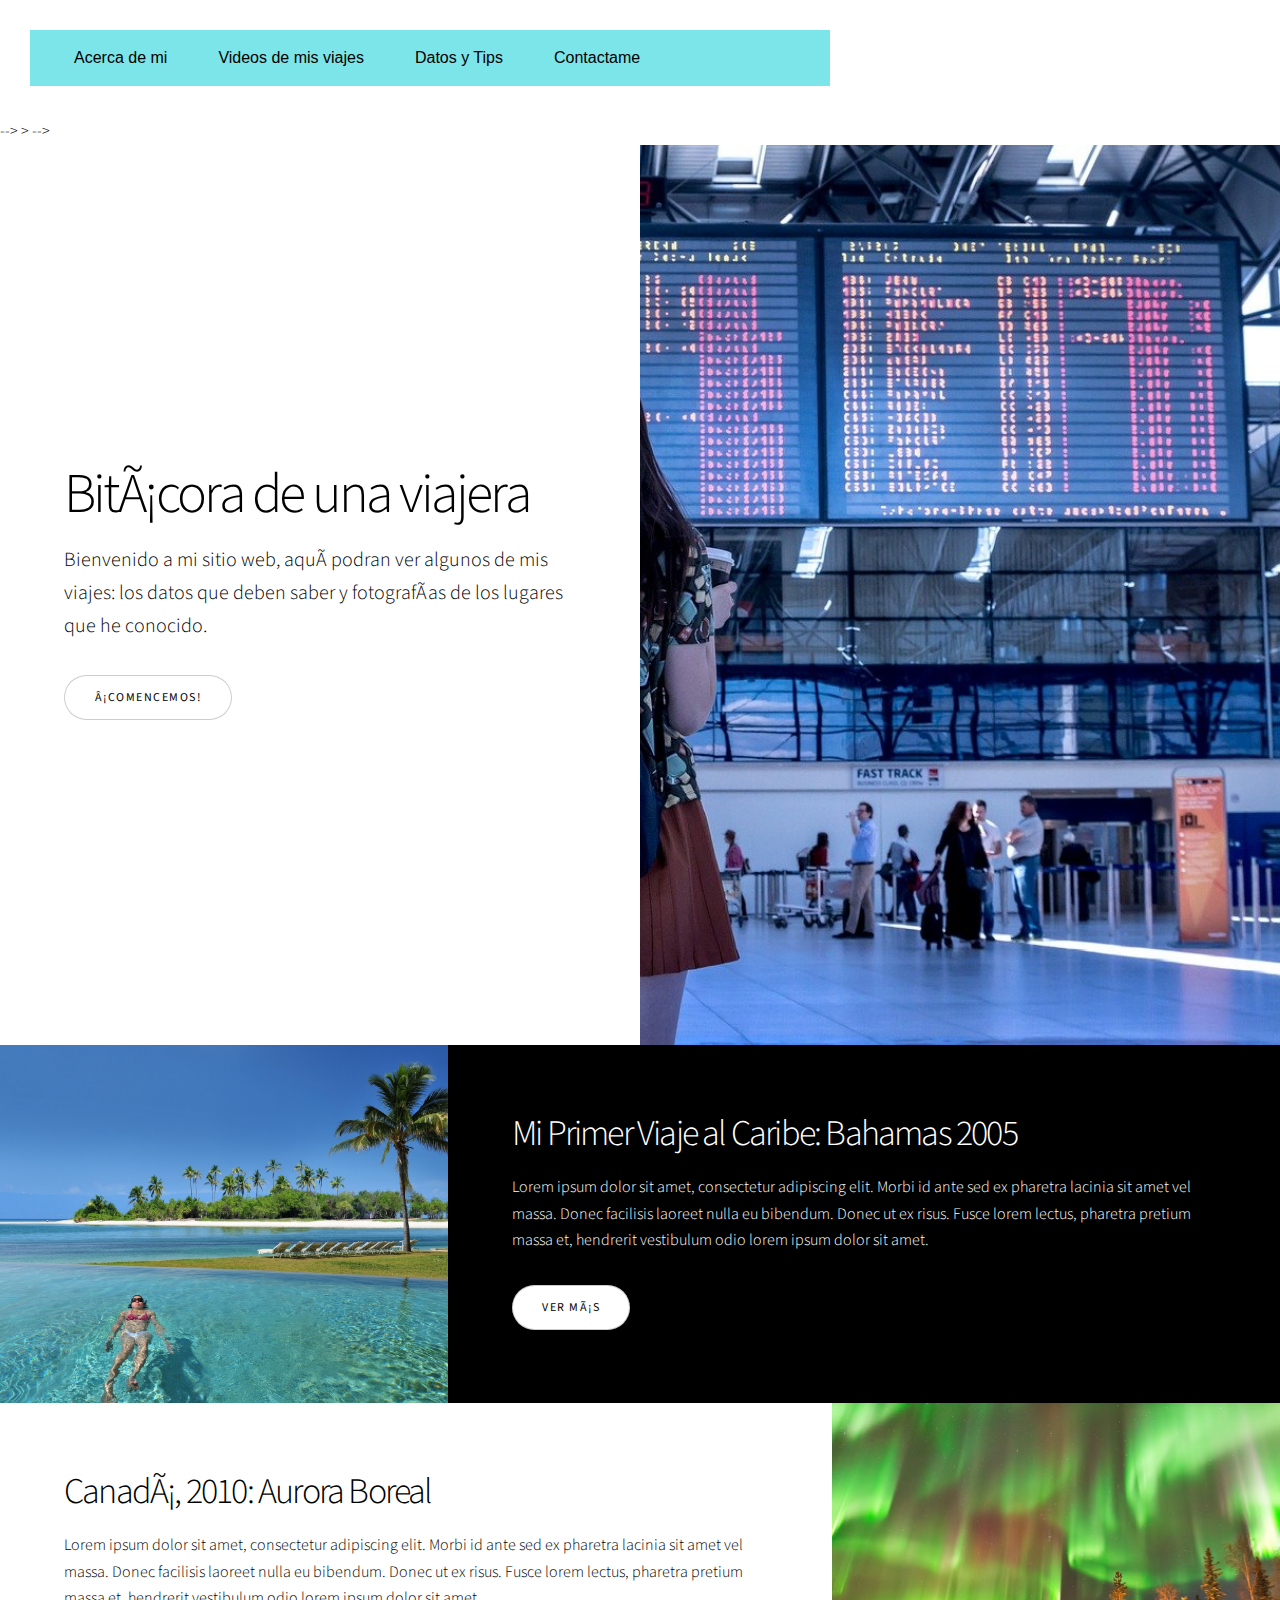
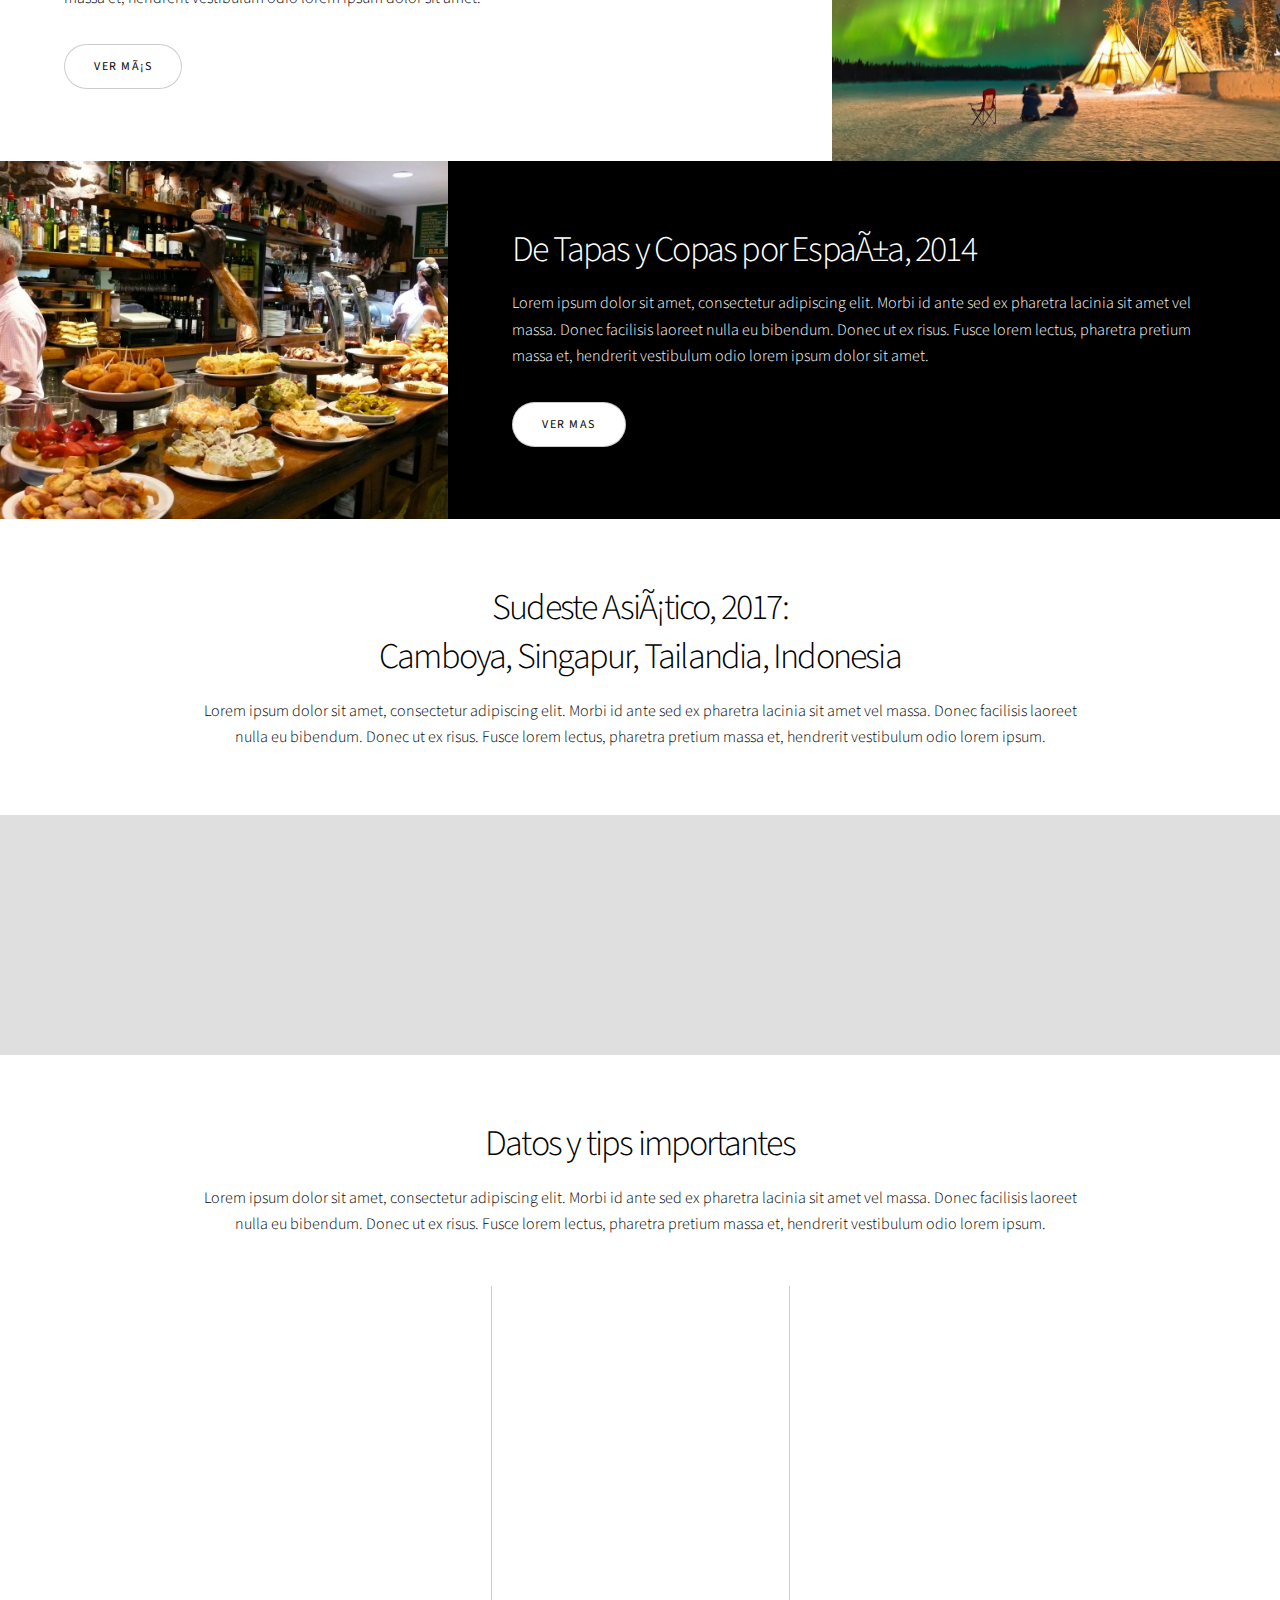
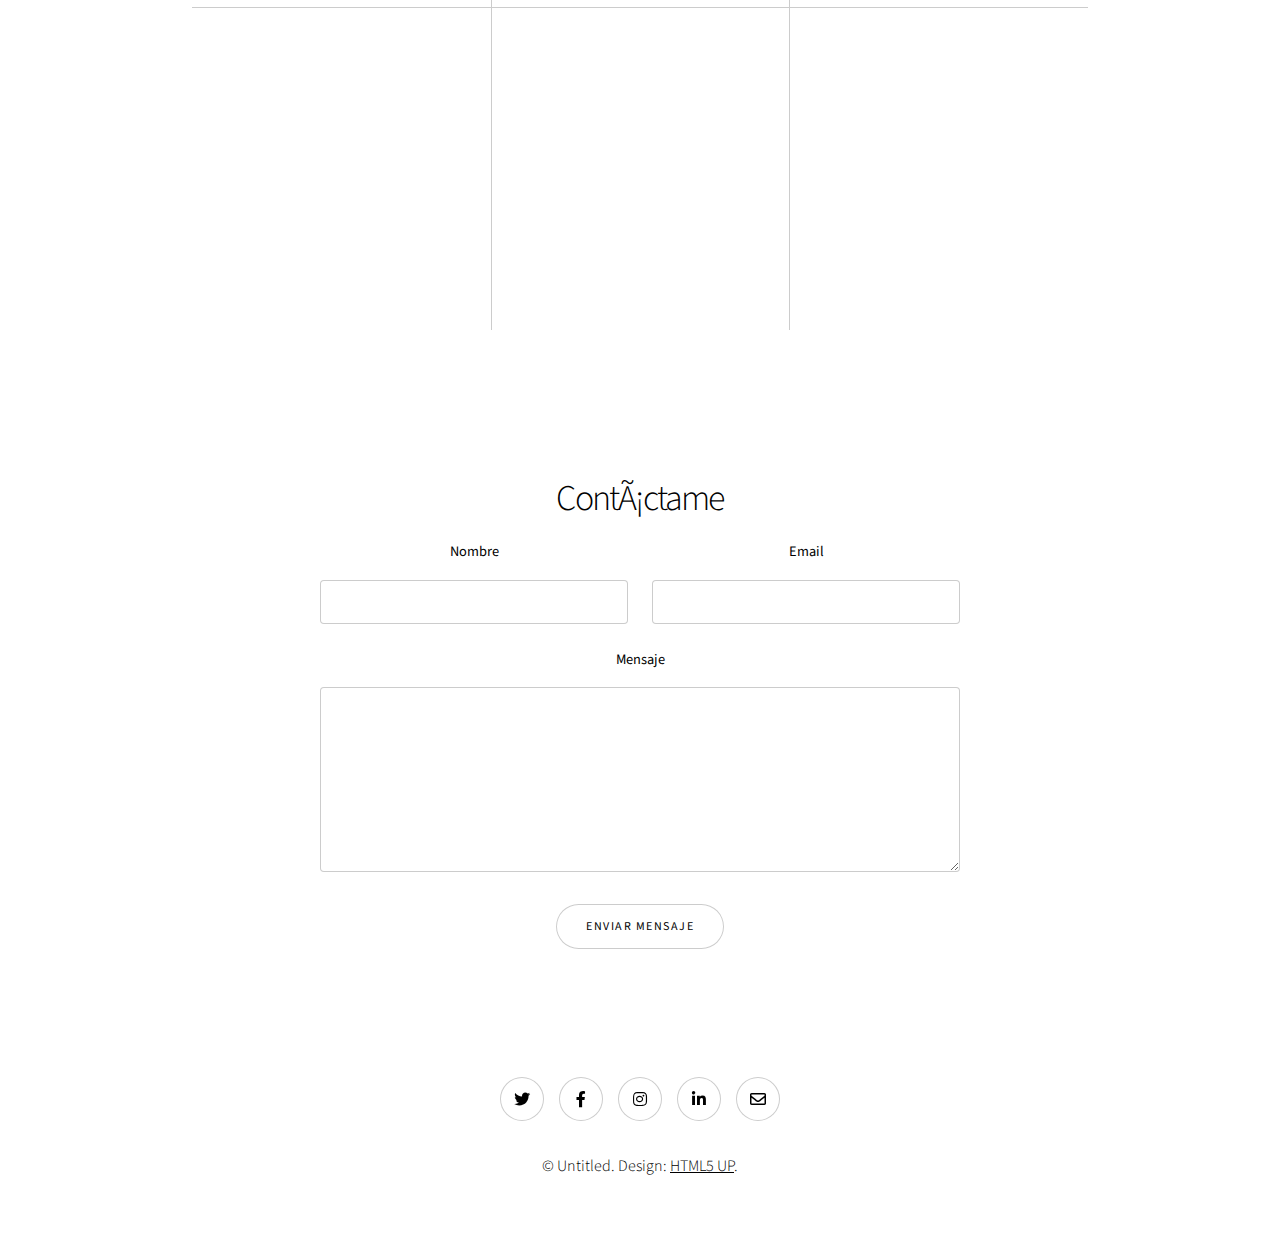
==== commit 7e667d98: "creando menu" ====
--- a/index.html
+++ b/index.html
@@ -6,6 +6,34 @@
 -->
 <html>
 	<head>
+		<link rel="stylesheet" href="assets/css/ownStyles.css">
+		<nav class ="navegacion">
+			<ul class ="menu">
+				<li><a href= "#">Acerca de mi</a></li>
+				<li><a href= "#">Videos de mis viajes</a>
+					<ul class= "submenu">
+						<li><a href= "#">Bahamas</a></li>
+						<li><a href= "#">Canada</a>
+						<li><a href= "#">España</a>
+						<li><a href= "#">Camboya</a>
+						<li><a href= "#">Singapur</a>
+						<li><a href= "#">Tailandia</a>	
+						<li><a href= "#">Indonesia</a>	
+					</ul>
+					</li>
+				<li><a href= "#">Datos y Tips</a>
+					<ul class= "submenu">
+						<li><a href= "#">Comidas</a></li>
+						<li><a href= "#">Alojamiento</a></li>
+						<li><a href= "#">Transporte</a></li>
+						<li><a href= "#">Lugares de Interés</a></li>
+						<li><a href= "#">Donde Comprar</a></li>
+						<li><a href= "#">Donde cambiar dolares</a></li>	
+					</ul>			
+				</li>
+				<li><a href= "#">Contactame</a></li>
+			</ul>
+		</nav>
 		<title>Bitácora de una viajera</title>
 		<meta charset="utf-8" />
 		<meta name="viewport" content="width=device-width, initial-scale=1, user-scalable=no" />
@@ -13,9 +41,10 @@
 		<noscript><link rel="stylesheet" href="assets/css/noscript.css" /></noscript>
 	</head>
 	<body class="is-preload">
-
-      <!-- Two -->
-      <section
+		
+
+ <!-- Two -->
+      <!-- section
         class="
           spotlight
           style1
@@ -24,9 +53,9 @@
           image-position-center
           onscroll-image-fade-in
         "
-        id="first"
+        id="first" --> -->
       >
-        <div class="content blackItem">
+        <!-- <div class="content blackItem">
           <h2 class="blackItem">Mi Primer Viaje, Caribe: Bahamas 2005</h2>
           <p>
             Lorem ipsum dolor sit amet, consectetur adipiscing elit. Morbi id
@@ -42,7 +71,7 @@
         <div class="image">
           <img src="images/mujer_bahamas.jpg" alt="Mujer en Bahamas" />
         </div>
-      </section>
+      </section> --> -->
 
 				<!-- One -->
 					<section class="banner style1 orient-left content-align-left image-position-right fullscreen onload-image-fade-in onload-content-fade-right">
@@ -246,14 +275,14 @@
 					</footer>
 
 			</div>
-
+<!-- 
       <div class="bg-video">
                     <video class="bg-video__content" autoplay muted loop>
                         <source src="images/video.mp4" type="video/mp4">
                         <source src="images/video.webm" type="video/webm">
                             Your Browser is not supperted!
                     </video>
-            </div>
+            </div> -->
 
 		<!-- Scripts -->
 			<script src="assets/js/jquery.min.js"></script>
--- a/assets/css/ownStyles.css
+++ b/assets/css/ownStyles.css
@@ -0,0 +1,117 @@
+#primeraSeccion {
+  background-color: black;
+  color: white;
+}
+
+.content h1 {
+  color: black;
+}
+
+.content ul li a {
+  background-color: white;
+}
+
+.navegacion {
+  width: 800px;
+  margin: 30px;
+  background: rgb(124, 229, 233);
+}
+
+.navegacion ul{
+  list-style: none;
+}
+
+.menu > li{
+  /*position: relative;*/
+  display: inline-block;
+}
+
+.menu > li > a{
+  display: block;
+  padding: 15px 20px;
+  font-family: Verdana, Geneva, Tahoma, sans-serif;
+  text-decoration: none;
+}
+
+.menu li a:hover{
+  color: blue;
+  transition: all .5s;
+}
+
+/*Submenu*/
+
+.submenu{
+  position :absolute;
+  width: 120%;
+  display: none;
+ }
+
+ .submenu li a{
+  display: block;
+  padding: 0px;
+  font-family: Verdana, Geneva, Tahoma, sans-serif;
+  text-decoration: none;
+ }
+
+ .menu li:hover .submenu{
+    display: block;
+ }
+
+
+#loading {
+  display: block;
+  position: absolute;
+  top: 0;
+  left: 0;
+  z-index: 100;
+  width: 100vw;
+  height: 100vh;
+  background-color: rgba(192, 192, 192, 0.5);
+}
+
+#bgvideo {
+  /* position: fixed; */
+  right: 0;
+  bottom: 0;
+  width: 100%;
+  min-height: 100%;
+  z-index: -100;
+}
+
+/* Para tener un ancho máximo debemos de establecer el width del DIV.delimitador */
+.delimitador {
+  width: 560px;
+  margin: auto;
+}
+
+/* El contenedor con el padding-top crea el tamaño del vídeo */
+.contenedor {
+  height: 0px;
+  width: 100%;
+  max-width: 560px;
+  /* Así establecemos el ancho máximo (si lo queremos) */
+  padding-top: 56.25%;
+  /* Relación: 16/9 = 56.25% */
+  position: relative;
+}
+
+/* El iframe se adapta al tamaño del contenedor */
+iframe {
+  position: absolute;
+  height: 100%;
+  width: 100%;
+  top: 0px;
+  left: 0px;
+}
+
+/* video {
+  width: 100px;
+  height: 100px;
+}
+
+@media (min-width: 740px) {
+  video {
+    width: 100px;
+    height: 100px;
+  }
+} */